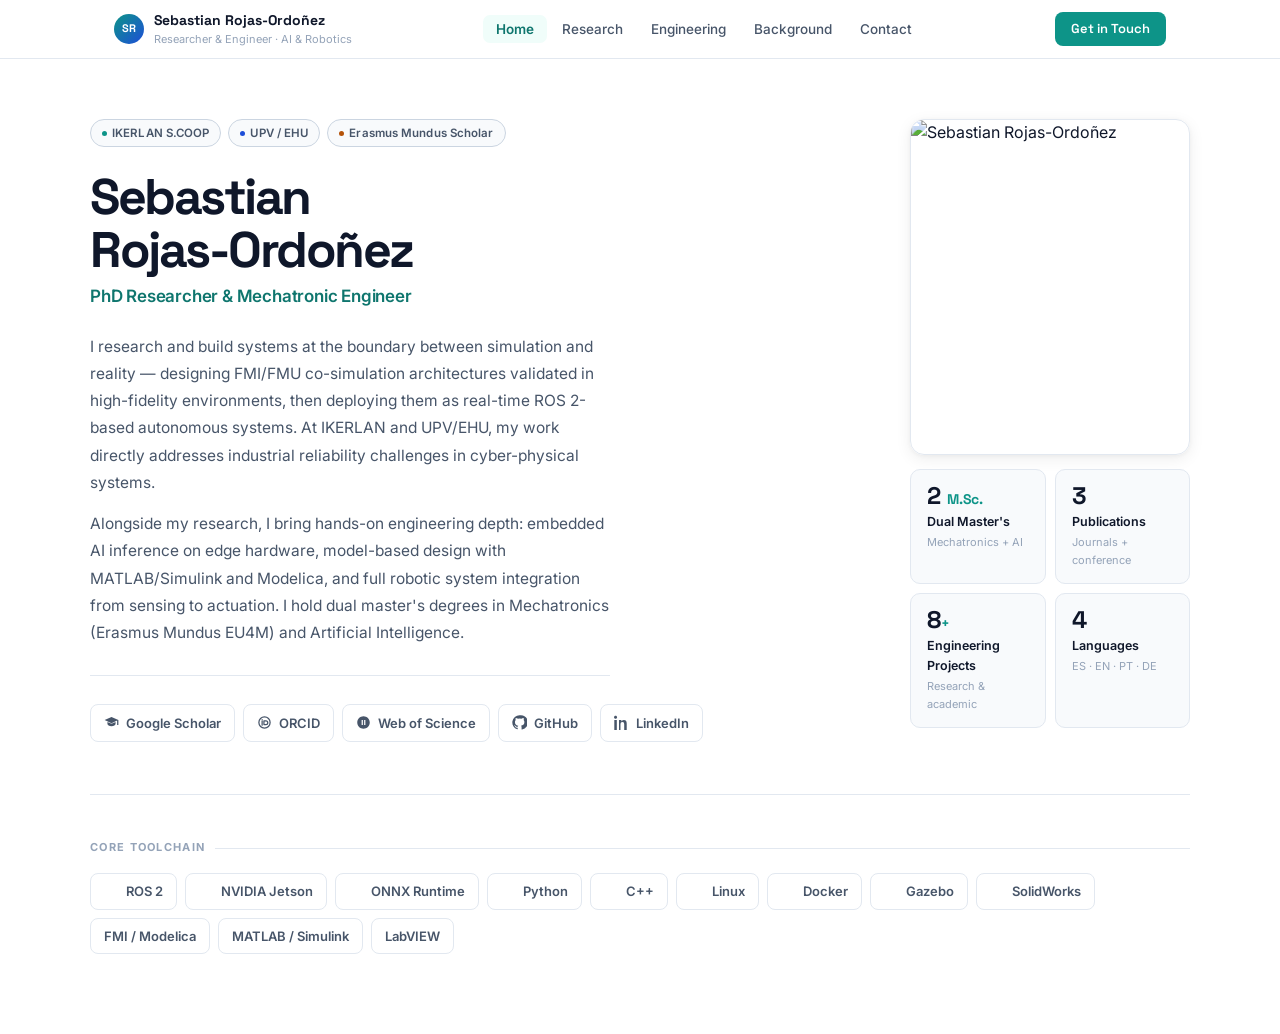
==== index.html @ 107382f3 "Add Google Drive report links to four engineering project cards - 3-DoF Robot Arm: two buttons (Mech" ====
<!doctype html>
<html lang="en">
<head>
  <meta charset="utf-8" />
  <meta name="viewport" content="width=device-width,initial-scale=1" />
  <title>Sebastian Rojas-Ordoñez · Researcher &amp; Engineer</title>
  <meta name="description" content="PhD Researcher at IKERLAN &amp; UPV/EHU and Mechatronic Engineer. FMI co-simulation, Edge AI, ROS 2. Open to industry R&amp;D at Siemens, ABB, DLR and similar." />
  <meta name="author" content="Jose Sebastian Rojas Ordoñez" />
  <meta property="og:title" content="Sebastian Rojas-Ordoñez · Researcher &amp; Engineer" />
  <meta property="og:description" content="PhD Researcher · Mechatronic Engineer · FMI/ROS 2 · Edge AI · Digital Twins" />
  <meta property="og:type" content="website" />

  <link rel="icon" href="data:image/svg+xml,<svg xmlns='http://www.w3.org/2000/svg' viewBox='0 0 100 100'><circle cx='50' cy='50' r='50' fill='%230d9488'/><text x='50' y='68' font-family='system-ui,sans-serif' font-weight='700' font-size='44' fill='%23fff' text-anchor='middle'>SR</text></svg>">

  <link rel="preconnect" href="https://fonts.googleapis.com">
  <link rel="preconnect" href="https://fonts.gstatic.com" crossorigin>
  <link href="https://fonts.googleapis.com/css2?family=Inter:ital,wght@0,300;0,400;0,500;0,600;0,700;0,800;1,400&family=Space+Grotesk:wght@400;500;600;700&family=JetBrains+Mono:wght@400;500&display=swap" rel="stylesheet">

  <style>
    :root {
      --bg:      #ffffff;
      --bg-alt:  #f8fafc;
      --surface: #f1f5f9;
      --text:    #0f172a;
      --muted:   #475569;
      --muted2:  #94a3b8;
      --border:  #e2e8f0;
      --border2: #cbd5e1;
      --teal:    #0d9488;
      --teal-d:  #0f766e;
      --teal-l:  #f0fdfa;
      --teal-b:  #99f6e4;
      --blue:    #1d4ed8;
      --blue-l:  #eff6ff;
      --blue-b:  #bfdbfe;
      --amber:   #b45309;
      --amber-l: #fffbeb;
      --amber-b: #fde68a;
      --pink:    #9d174d;
      --pink-l:  #fdf2f8;
      --pink-b:  #fbcfe8;
      --green:   #15803d;
      --green-l: #f0fdf4;
      --green-b: #86efac;
      --r: 10px;
      --sh: 0 1px 3px rgba(0,0,0,.06), 0 1px 2px rgba(0,0,0,.04);
      --sh-md: 0 4px 16px rgba(0,0,0,.07), 0 1px 4px rgba(0,0,0,.04);
    }
    *, *::before, *::after { box-sizing: border-box; }
    body {
      margin: 0; font-family: Inter, system-ui, sans-serif;
      color: var(--text); background: var(--bg);
      -webkit-font-smoothing: antialiased; line-height: 1.6;
    }
    h1,h2,h3 { font-family: 'Space Grotesk', sans-serif; }
    a { color: inherit; text-decoration: none; }
    p { margin: 0; }
    img { display: block; }

    /* ── NAV ───────────────────────────────────────────────── */
    .nav {
      position: sticky; top: 0; z-index: 50;
      background: rgba(255,255,255,.93);
      backdrop-filter: blur(14px); -webkit-backdrop-filter: blur(14px);
      border-bottom: 1px solid var(--border);
    }
    .nav-inner {
      max-width: 1100px; margin: 0 auto; padding: 0 24px;
      display: flex; align-items: center; justify-content: space-between;
      height: 58px; gap: 12px;
    }
    .brand { display: flex; align-items: center; gap: 10px; flex-shrink: 0; }
    .av {
      width: 30px; height: 30px; border-radius: 50%;
      background: linear-gradient(135deg, var(--teal), var(--blue));
      display: flex; align-items: center; justify-content: center;
      font-family: 'Space Grotesk', sans-serif; font-weight: 700;
      font-size: 11px; color: #fff; flex-shrink: 0;
    }
    .brand-name { font-weight: 700; font-size: 14px; font-family: 'Space Grotesk', sans-serif; white-space: nowrap; }
    .brand-sub  { font-size: 11px; color: var(--muted2); white-space: nowrap; }

    .nav-tabs { display: flex; gap: 2px; }
    .tab-btn {
      padding: 6px 13px; border-radius: 7px;
      border: none; background: transparent;
      font-size: 13.5px; font-weight: 500; font-family: inherit;
      color: var(--muted); cursor: pointer; transition: all .14s;
    }
    .tab-btn:hover { color: var(--text); background: var(--surface); }
    .tab-btn.active {
      color: var(--teal-d); background: var(--teal-l);
      font-weight: 600;
    }
    .nav-cta {
      padding: 7px 16px; border-radius: 8px;
      background: var(--teal); color: #fff;
      font-size: 13px; font-weight: 600;
      font-family: 'Space Grotesk', sans-serif;
      transition: background .14s; white-space: nowrap; flex-shrink: 0;
    }
    .nav-cta:hover { background: var(--teal-d); }

    /* ── TABS ──────────────────────────────────────────────── */
    .tab-content { display: none; animation: fi .22s ease; }
    .tab-content.active { display: block; }
    @keyframes fi { from { opacity: 0; } to { opacity: 1; } }

    /* ── LAYOUT HELPERS ────────────────────────────────────── */
    .wrap   { max-width: 1100px; margin: 0 auto; padding: 0 24px; }
    .pg     { padding: 52px 0 80px; }
    .ph     { margin-bottom: 36px; padding-bottom: 24px; border-bottom: 1px solid var(--border); }
    .ph h2  { margin: 0 0 6px; font-size: 28px; letter-spacing: -.4px; }
    .ph p   { color: var(--muted); font-size: 15px; }
    .ph-meta { display: flex; gap: 8px; flex-wrap: wrap; margin-top: 12px; }
    .eyebrow {
      font-size: 11px; font-weight: 700; letter-spacing: 1.3px;
      text-transform: uppercase; color: var(--muted2);
      display: flex; align-items: center; gap: 10px;
      margin-bottom: 20px;
    }
    .eyebrow::after { content: ""; flex: 1; height: 1px; background: var(--border); }

    /* ── TAGS / PILLS ──────────────────────────────────────── */
    .tag {
      display: inline-block; font-size: 11.5px; font-weight: 500;
      padding: 3px 9px; border-radius: 4px;
      border: 1px solid var(--border); background: var(--surface); color: var(--muted);
    }
    .tc { border-color: var(--teal-b);  color: var(--teal);  background: var(--teal-l); }
    .tb { border-color: var(--blue-b);  color: var(--blue);  background: var(--blue-l); }
    .ta { border-color: var(--amber-b); color: var(--amber); background: var(--amber-l); }
    .tp { border-color: var(--pink-b);  color: var(--pink);  background: var(--pink-l); }
    .tg { border-color: var(--green-b); color: var(--green); background: var(--green-l); }
    .tags { display: flex; flex-wrap: wrap; gap: 6px; }

    /* ── REVEAL ────────────────────────────────────────────── */
    .rv { opacity: 0; transform: translateY(14px); transition: opacity .48s ease, transform .48s ease; }
    .rv.in { opacity: 1; transform: none; }

    /* ════════════════════════════════════════════════
       HOME
    ════════════════════════════════════════════════ */
    .home-pg { padding: 60px 0 80px; }
    .hero { display: grid; grid-template-columns: 1fr 280px; gap: 60px; align-items: start; }

    .chips { display: flex; flex-wrap: wrap; gap: 7px; margin-bottom: 24px; }
    .chip {
      display: inline-flex; align-items: center; gap: 5px;
      padding: 4px 11px; border-radius: 99px;
      border: 1px solid var(--border2); background: var(--bg-alt);
      font-size: 11.5px; font-weight: 600; color: var(--muted); letter-spacing: .1px;
    }
    .chip-dot { width: 5px; height: 5px; border-radius: 50%; }

    h1 { margin: 0 0 6px; font-size: 50px; line-height: 1.06; letter-spacing: -2.5px; font-weight: 700; }
    .h1-role { display: block; font-size: 17px; color: var(--teal-d); font-weight: 600; margin-bottom: 22px; letter-spacing: -.2px; }
    .bio { font-size: 15.5px; line-height: 1.76; color: var(--muted); max-width: 520px; }
    .bio + .bio { margin-top: 14px; }

    .divider { height: 1px; background: var(--border); margin: 28px 0; max-width: 520px; }

    .hlinks { display: flex; flex-wrap: wrap; gap: 8px; }
    .hl {
      display: inline-flex; align-items: center; gap: 7px;
      padding: 8px 13px; border-radius: 8px;
      border: 1px solid var(--border); font-size: 13px; font-weight: 600;
      color: var(--muted); transition: all .14s;
    }
    .hl:hover { border-color: var(--teal); color: var(--teal-d); background: var(--teal-l); }
    .hl svg { width: 15px; height: 15px; fill: currentColor; }

    .photo-box {
      border-radius: 14px; overflow: hidden;
      border: 1px solid var(--border); box-shadow: var(--sh-md);
      aspect-ratio: 3/3.6;
    }
    .photo-box img { width: 100%; height: 100%; object-fit: cover; object-position: center top; }

    .stat-g { display: grid; grid-template-columns: 1fr 1fr; gap: 9px; margin-top: 14px; }
    .sc {
      padding: 14px 16px; border-radius: var(--r);
      border: 1px solid var(--border); background: var(--bg-alt);
    }
    .sc-n { font-size: 24px; font-weight: 700; font-family: 'Space Grotesk', sans-serif; line-height: 1; margin-bottom: 4px; }
    .sc-n .u { font-size: 14px; color: var(--teal); }
    .sc-l { font-size: 12.5px; font-weight: 600; }
    .sc-s { font-size: 11px; color: var(--muted2); margin-top: 2px; }

    .tools-row { margin-top: 52px; padding-top: 44px; border-top: 1px solid var(--border); }
    .tools-grid { display: flex; flex-wrap: wrap; gap: 8px; margin-top: 16px; }
    .tl {
      display: flex; align-items: center; gap: 7px;
      padding: 7px 13px; border-radius: 8px;
      border: 1px solid var(--border); font-size: 13px; font-weight: 600;
      color: var(--muted); transition: all .14s;
    }
    .tl:hover { border-color: var(--border2); color: var(--text); }
    .tl img { width: 15px; height: 15px; object-fit: contain; }

    /* ════════════════════════════════════════════════
       RESEARCH TAB
    ════════════════════════════════════════════════ */
    .pub-list { display: flex; flex-direction: column; gap: 16px; }
    .pub {
      display: flex; gap: 0;
      border: 1px solid var(--border); border-radius: var(--r);
      overflow: hidden; background: var(--bg);
      transition: box-shadow .18s, border-color .18s;
    }
    .pub:hover { box-shadow: var(--sh-md); border-color: var(--border2); }
    .pub-stripe { width: 4px; flex-shrink: 0; }
    .pub-body { padding: 22px 26px; flex: 1; }
    .pub-top { display: flex; align-items: flex-start; justify-content: space-between; gap: 16px; margin-bottom: 8px; }
    .pub-title { font-size: 16.5px; font-weight: 700; font-family: 'Space Grotesk', sans-serif; line-height: 1.35; color: var(--text); flex: 1; }
    .pub-badge {
      font-size: 10.5px; font-weight: 700; padding: 3px 9px; border-radius: 4px;
      text-transform: uppercase; letter-spacing: .4px; white-space: nowrap; flex-shrink: 0;
    }
    .pb-pub  { background: var(--green-l); color: var(--green); border: 1px solid var(--green-b); }
    .pb-conf { background: var(--blue-l);  color: var(--blue);  border: 1px solid var(--blue-b); }
    .pb-prep { background: var(--amber-l); color: var(--amber); border: 1px solid var(--amber-b); }

    .pub-meta {
      font-size: 13px; color: var(--muted); margin-bottom: 10px;
      display: flex; flex-wrap: wrap; align-items: center; gap: 6px;
    }
    .pub-journal { font-weight: 600; color: var(--blue); }
    .pub-year    { font-family: 'JetBrains Mono', monospace; font-size: 12px; color: var(--muted2); }
    .pub-impact  { font-size: 11.5px; font-weight: 600; color: var(--muted2); }
    .pub-dot     { width: 3px; height: 3px; border-radius: 50%; background: var(--muted2); }

    .pub-summary { font-size: 14px; color: var(--muted); line-height: 1.68; margin-bottom: 14px; }
    .pub-footer  { display: flex; align-items: center; justify-content: space-between; flex-wrap: wrap; gap: 10px; }
    .doi-link {
      display: inline-flex; align-items: center; gap: 5px;
      padding: 5px 12px; border-radius: 6px;
      border: 1px solid var(--border); background: var(--bg-alt);
      font-size: 11.5px; font-weight: 600; color: var(--muted);
      font-family: 'JetBrains Mono', monospace; transition: all .14s;
    }
    .doi-link:hover { border-color: var(--teal); color: var(--teal-d); background: var(--teal-l); }
    .doi-link svg { width: 12px; height: 12px; fill: currentColor; }

    .research-int { margin-top: 48px; }

    /* ════════════════════════════════════════════════
       ENGINEERING TAB
    ════════════════════════════════════════════════ */
    .del-grid { display: grid; grid-template-columns: 1fr 1fr; gap: 16px; margin-bottom: 56px; }
    .del {
      padding: 26px; border-radius: var(--r);
      border: 1px solid var(--border); background: var(--bg);
      display: flex; flex-direction: column;
      transition: box-shadow .18s, border-color .18s;
    }
    .del:hover { box-shadow: var(--sh-md); border-color: var(--border2); }
    .del-top { display: flex; justify-content: space-between; align-items: flex-start; margin-bottom: 12px; gap: 10px; }
    .del-title { font-size: 15.5px; font-weight: 700; font-family: 'Space Grotesk', sans-serif; line-height: 1.3; }
    .del-badge {
      font-size: 10px; font-weight: 700; padding: 3px 8px; border-radius: 4px;
      text-transform: uppercase; letter-spacing: .3px; white-space: nowrap; flex-shrink: 0;
    }
    .db-active   { background: var(--green-l); color: var(--green); border: 1px solid var(--green-b); }
    .db-funded   { background: var(--amber-l); color: var(--amber); border: 1px solid var(--amber-b); }
    .db-thesis   { background: var(--blue-l);  color: var(--blue);  border: 1px solid var(--blue-b); }
    .db-impact   { background: var(--pink-l);  color: var(--pink);  border: 1px solid var(--pink-b); }

    .del-kv { display: flex; flex-direction: column; gap: 8px; flex: 1; margin-bottom: 16px; }
    .kv { display: grid; grid-template-columns: 80px 1fr; gap: 6px; font-size: 13px; }
    .kv-k { font-weight: 700; color: var(--muted2); text-transform: uppercase; letter-spacing: .5px; font-size: 10.5px; padding-top: 2px; }
    .kv-v { color: var(--muted); line-height: 1.55; }
    .kv-v strong { color: var(--text); }
    .del-links { margin-top: 14px; display: flex; flex-wrap: wrap; gap: 8px; }

    /* skills */
    .skills-canva { display: grid; grid-template-columns: repeat(3, 1fr); gap: 36px 28px; }
    .sc-col { text-align: center; }
    .sc-icon { font-size: 44px; line-height: 1; margin-bottom: 10px; }
    .sc-title { font-size: 15px; font-weight: 700; font-family: 'Space Grotesk', sans-serif; margin-bottom: 12px; color: var(--text); }
    .sc-item { font-size: 13px; color: var(--muted); line-height: 1.8; }

    /* ════════════════════════════════════════════════
       BACKGROUND TAB
    ════════════════════════════════════════════════ */
    .jst-outer { overflow-x: auto; margin-bottom: 52px; }
    .jst {
      display: grid;
      grid-template-columns: repeat(6, minmax(130px, 1fr));
      grid-template-rows: auto 60px auto;
      min-width: 720px;
    }
    .jst-bar {
      grid-row: 2; grid-column: 1 / -1;
      position: relative;
      display: flex; align-items: center; justify-content: space-around;
    }
    .jst-bar::before {
      content: ""; position: absolute; top: 50%; height: 2px;
      left: calc(100% / 12); right: calc(100% / 12);
      transform: translateY(-50%);
      background: linear-gradient(90deg, var(--teal) 0%, var(--blue) 100%);
    }
    .jst-node {
      width: 44px; height: 44px; border-radius: 50%;
      position: relative; z-index: 2;
      display: flex; align-items: center; justify-content: center;
      font-family: 'Space Grotesk', sans-serif; font-weight: 800; font-size: 13px; color: #fff;
      background: linear-gradient(135deg, var(--teal), var(--blue));
      box-shadow: 0 3px 16px rgba(13,148,136,.3);
    }
    .jst-up {
      grid-row: 1; align-self: end;
      text-align: center; padding: 0 6px;
    }
    .jst-up::after {
      content: ""; display: block;
      width: 1px; height: 16px;
      background: var(--border2); margin: 10px auto 0;
    }
    .jst-dn {
      grid-row: 3; align-self: start;
      text-align: center; padding: 0 6px;
    }
    .jst-dn::before {
      content: ""; display: block;
      width: 1px; height: 16px;
      background: var(--border2); margin: 0 auto 10px;
    }
    .jst-flag { font-size: 24px; margin-bottom: 6px; }
    .jst-loc  { font-size: 10px; font-weight: 700; text-transform: uppercase; letter-spacing: .8px; color: var(--muted2); margin-bottom: 4px; }
    .jst-inst { font-size: 13px; font-weight: 700; font-family: 'Space Grotesk', sans-serif; color: var(--text); margin-bottom: 3px; }
    .jst-yr   { font-size: 10px; font-family: 'JetBrains Mono', monospace; color: var(--muted2); margin-bottom: 5px; }
    .jst-deg  { font-size: 11.5px; color: var(--muted); line-height: 1.45; }

    .tl-wrap { display: flex; flex-direction: column; margin-bottom: 52px; }
    .ti { display: grid; grid-template-columns: 150px 1fr; gap: 0 28px; padding-bottom: 32px; }
    .ti:last-child { padding-bottom: 0; }
    .ti-left { padding-top: 4px; }
    .ti-date { font-size: 11.5px; font-family: 'JetBrains Mono', monospace; color: var(--muted2); line-height: 1.5; }
    .ti-badge {
      display: inline-block; margin-top: 7px;
      font-size: 10px; font-weight: 700; padding: 3px 8px; border-radius: 4px;
      letter-spacing: .3px; text-transform: uppercase;
    }
    .bb-res  { background: var(--teal-l);  color: var(--teal);  border: 1px solid var(--teal-b); }
    .bb-edu  { background: var(--blue-l);  color: var(--blue);  border: 1px solid var(--blue-b); }
    .bb-work { background: var(--pink-l);  color: var(--pink);  border: 1px solid var(--pink-b); }

    .ti-right {
      border-left: 2px solid var(--border); padding-left: 26px; position: relative;
    }
    .ti-right::before {
      content: ""; position: absolute; left: -5px; top: 7px;
      width: 8px; height: 8px; border-radius: 50%;
      background: var(--teal); border: 2px solid var(--bg);
      box-shadow: 0 0 0 2px var(--teal);
    }
    .ti.edu .ti-right::before  { background: var(--blue);  box-shadow: 0 0 0 2px var(--blue); }
    .ti.work .ti-right::before { background: var(--muted2); box-shadow: 0 0 0 2px var(--muted2); }

    .ti-role { font-size: 16.5px; font-weight: 700; font-family: 'Space Grotesk', sans-serif; line-height: 1.3; }
    .ti-org  { font-size: 13.5px; color: var(--teal-d); font-weight: 600; margin-top: 3px; }
    .ti-desc { font-size: 13.5px; color: var(--muted); margin-top: 9px; line-height: 1.68; }
    .ti-sub  { display: flex; flex-direction: column; gap: 7px; margin-top: 10px; }
    .ti-sub-e {
      padding: 9px 13px; border-radius: 7px;
      border: 1px solid var(--border); background: var(--bg-alt);
      font-size: 12.5px;
    }
    .ti-sub-e b   { font-weight: 700; font-size: 13px; }
    .ti-sub-e .lo { font-family: 'JetBrains Mono', monospace; font-size: 11px; color: var(--muted2); margin-left: 7px; }
    .ti-sub-e p   { color: var(--muted); margin-top: 3px; }
    .ti-pills { display: flex; flex-wrap: wrap; gap: 6px; margin-top: 10px; }

    /* awards */
    .aw-list { display: flex; flex-direction: column; gap: 9px; }
    .aw {
      display: flex; align-items: flex-start; gap: 13px;
      padding: 14px 18px; border-radius: var(--r);
      border: 1px solid var(--border); background: var(--bg-alt);
      transition: border-color .14s;
    }
    .aw:hover { border-color: var(--border2); }
    .aw-icon {
      width: 28px; height: 28px; border-radius: 7px; flex-shrink: 0;
      background: var(--amber-l); border: 1px solid var(--amber-b);
      display: flex; align-items: center; justify-content: center;
    }
    .aw-icon svg { width: 13px; height: 13px; fill: var(--amber); }
    .aw-name { font-size: 13.5px; font-weight: 600; }
    .aw-org  { font-size: 12px; color: var(--muted); margin-top: 2px; }
    .aw-yr   { font-size: 11.5px; font-family: 'JetBrains Mono', monospace; color: var(--muted2); white-space: nowrap; flex-shrink: 0; margin-left: auto; padding-top: 1px; }

    /* ════════════════════════════════════════════════
       CONTACT TAB
    ════════════════════════════════════════════════ */
    .ct-grid  { display: grid; grid-template-columns: 1fr 1fr; gap: 16px; }
    .ct-card  { padding: 24px 26px; border-radius: var(--r); border: 1px solid var(--border); background: var(--bg-alt); }
    .ct-card.full { grid-column: 1 / -1; }
    .ct-lbl   { font-size: 10.5px; font-weight: 700; letter-spacing: 1.1px; text-transform: uppercase; color: var(--muted2); margin-bottom: 9px; }
    .ct-val   { font-size: 17px; font-weight: 700; font-family: 'Space Grotesk', sans-serif; }
    .ct-sub   { font-size: 13px; color: var(--muted); margin-top: 6px; line-height: 1.5; }
    .copy-btn {
      display: inline-flex; align-items: center; gap: 6px;
      margin-top: 11px; padding: 6px 13px; border-radius: 7px;
      border: 1px solid var(--border); background: var(--bg);
      font-size: 12px; font-weight: 600; color: var(--muted);
      cursor: pointer; font-family: inherit; transition: all .14s;
    }
    .copy-btn:hover { border-color: var(--teal); color: var(--teal-d); background: var(--teal-l); }
    .copy-btn svg { width: 12px; height: 12px; fill: currentColor; }

    .prof-grid { display: grid; grid-template-columns: repeat(3, 1fr); gap: 9px; margin-top: 12px; }
    .pl {
      display: flex; align-items: center; gap: 10px;
      padding: 12px 14px; border-radius: 9px;
      border: 1px solid var(--border); background: var(--bg);
      transition: all .14s;
    }
    .pl:hover { border-color: var(--teal); background: var(--teal-l); }
    .pl svg   { width: 17px; height: 17px; fill: var(--muted); flex-shrink: 0; transition: fill .14s; }
    .pl:hover svg { fill: var(--teal-d); }
    .pl-n { font-size: 13px; font-weight: 700; }
    .pl-s { font-size: 11px; color: var(--muted2); margin-top: 1px; }

    .lang-g { display: grid; grid-template-columns: repeat(4, 1fr); gap: 9px; }
    .lc { padding: 13px 15px; border-radius: 8px; border: 1px solid var(--border); background: var(--bg); }
    .lc-n { font-size: 14px; font-weight: 700; font-family: 'Space Grotesk', sans-serif; }
    .lc-l { font-size: 11.5px; color: var(--muted); margin-top: 3px; }
    .lc-b { height: 3px; border-radius: 99px; background: var(--border); margin-top: 8px; overflow: hidden; }
    .lc-f { height: 100%; border-radius: 99px; background: linear-gradient(90deg, var(--teal), var(--blue)); }

    /* ── RESPONSIVE ────────────────────────────────────────── */
    @media (max-width: 900px) {
      .hero      { grid-template-columns: 1fr; gap: 40px; }
      .del-grid  { grid-template-columns: 1fr; }
      .skills-canva { grid-template-columns: 1fr 1fr; }
      .ti        { grid-template-columns: 1fr; gap: 4px; }
      .ti-left   { display: flex; align-items: center; gap: 8px; padding: 0; }
      .ti-right  { border-left: none; padding-left: 0; border-top: 2px solid var(--border); padding-top: 12px; margin-top: 6px; }
      .ti-right::before { display: none; }
      .ct-grid   { grid-template-columns: 1fr; }
      .prof-grid { grid-template-columns: 1fr 1fr; }
      .lang-g    { grid-template-columns: 1fr 1fr; }
    }
    @media (max-width: 600px) {
      h1 { font-size: 36px; letter-spacing: -1.5px; }
      .nav-cta { display: none; }
      .skills-canva { grid-template-columns: 1fr; }
      .prof-grid { grid-template-columns: 1fr; }
      .home-pg, .pg { padding: 40px 0 60px; }
    }
  </style>
</head>
<body>

<!-- ── NAVBAR ─────────────────────────────────────────────── -->
<header class="nav">
  <div class="nav-inner">
    <div class="brand">
      <div class="av">SR</div>
      <div>
        <div class="brand-name">Sebastian Rojas-Ordoñez</div>
        <div class="brand-sub">Researcher &amp; Engineer · AI &amp; Robotics</div>
      </div>
    </div>
    <nav role="tablist" class="nav-tabs">
      <button class="tab-btn active" data-tab="home"        role="tab" aria-selected="true">Home</button>
      <button class="tab-btn"        data-tab="research"    role="tab" aria-selected="false">Research</button>
      <button class="tab-btn"        data-tab="engineering" role="tab" aria-selected="false">Engineering</button>
      <button class="tab-btn"        data-tab="background"  role="tab" aria-selected="false">Background</button>
      <button class="tab-btn"        data-tab="contact"     role="tab" aria-selected="false">Contact</button>
    </nav>
    <a class="nav-cta" href="mailto:sebastianrojas.sero@gmail.com">Get in Touch</a>
  </div>
</header>

<main>

<!-- ════════════════ HOME ════════════════ -->
<div id="home" class="tab-content active" role="tabpanel">
<div class="wrap home-pg">
<div class="hero">
  <div>
    <div class="chips">
      <span class="chip"><span class="chip-dot" style="background:var(--teal)"></span>IKERLAN S.COOP</span>
      <span class="chip"><span class="chip-dot" style="background:var(--blue)"></span>UPV / EHU</span>
      <span class="chip"><span class="chip-dot" style="background:var(--amber)"></span>Erasmus Mundus Scholar</span>
    </div>

    <h1>Sebastian<br>Rojas-Ordoñez</h1>
    <span class="h1-role">PhD Researcher &amp; Mechatronic Engineer</span>

    <p class="bio">
      I research and build systems at the boundary between simulation and reality — designing FMI/FMU co-simulation architectures validated in high-fidelity environments, then deploying them as real-time ROS 2-based autonomous systems. At IKERLAN and UPV/EHU, my work directly addresses industrial reliability challenges in cyber-physical systems.
    </p>
    <p class="bio">
      Alongside my research, I bring hands-on engineering depth: embedded AI inference on edge hardware, model-based design with MATLAB/Simulink and Modelica, and full robotic system integration from sensing to actuation. I hold dual master's degrees in Mechatronics (Erasmus Mundus EU4M) and Artificial Intelligence.
    </p>

    <div class="divider"></div>

    <div class="hlinks">
      <a class="hl" href="https://scholar.google.com/citations?user=HSflBLwAAAAJ&hl=es" target="_blank" rel="noopener">
        <svg viewBox="0 0 24 24"><path d="M12 3 1 8l11 5 9-4.09V16h2V8L12 3zm-6.5 8.27V14c0 2.21 2.91 4 6.5 4s6.5-1.79 6.5-4v-2.73L12 14l-6.5-2.73z"/></svg>
        Google Scholar
      </a>
      <a class="hl" href="https://orcid.org/0009-0000-5142-1284" target="_blank" rel="noopener">
        <svg viewBox="0 0 24 24"><circle cx="12" cy="12" r="9" fill="none" stroke="currentColor" stroke-width="2"/><path d="M8.2 16.2V9.2" fill="none" stroke="currentColor" stroke-width="2" stroke-linecap="round"/><circle cx="8.2" cy="7.3" r="1" fill="currentColor"/><path d="M11.1 9.2h3.1a3 3 0 0 1 0 6h-3.1V9.2Z" fill="none" stroke="currentColor" stroke-width="2" stroke-linejoin="round"/></svg>
        ORCID
      </a>
      <a class="hl" href="https://www.webofscience.com/wos/author/record/PWG-6826-2026" target="_blank" rel="noopener">
        <svg viewBox="0 0 24 24"><path d="M12 2C6.48 2 2 6.48 2 12s4.48 10 10 10 10-4.48 10-10S17.52 2 12 2zm-1 14H9V8h2v8zm4 0h-2V8h2v8z"/></svg>
        Web of Science
      </a>
      <a class="hl" href="https://github.com/SeRoMechatronic" target="_blank" rel="noopener">
        <svg viewBox="0 0 24 24"><path d="M12 .5a11.5 11.5 0 0 0-3.64 22.4c.58.1.8-.25.8-.56v-2c-3.26.71-3.95-1.4-3.95-1.4-.54-1.38-1.32-1.75-1.32-1.75-1.08-.74.08-.73.08-.73 1.2.08 1.83 1.23 1.83 1.23 1.06 1.82 2.78 1.3 3.46 1 .1-.77.42-1.3.76-1.6-2.6-.3-5.34-1.3-5.34-5.8 0-1.28.46-2.33 1.22-3.15-.12-.3-.53-1.52.12-3.17 0 0 1-.32 3.27 1.2a11.3 11.3 0 0 1 5.95 0c2.27-1.52 3.27-1.2 3.27-1.2.65 1.65.24 2.87.12 3.17.76.82 1.22 1.87 1.22 3.15 0 4.51-2.74 5.5-5.35 5.79.43.37.82 1.1.82 2.22v3.3c0 .31.21.66.81.55A11.5 11.5 0 0 0 12 .5z"/></svg>
        GitHub
      </a>
      <a class="hl" href="https://www.linkedin.com/in/sebastian-rojasordoñez/" target="_blank" rel="noopener">
        <svg viewBox="0 0 24 24"><path d="M4.98 3.5C4.98 4.88 3.87 6 2.5 6S0 4.88 0 3.5 1.12 1 2.5 1s2.48 1.12 2.48 2.5zM.5 8h4V24h-4V8zM8 8h3.8v2.2h.05c.53-1 1.82-2.2 3.75-2.2 4.01 0 4.75 2.64 4.75 6.07V24h-4v-8.4c0-2-.04-4.57-2.78-4.57-2.78 0-3.2 2.17-3.2 4.42V24H8V8z"/></svg>
        LinkedIn
      </a>
    </div>
  </div>

  <aside>
    <div class="photo-box">
      <img src="assets/profile.jpg" alt="Sebastian Rojas-Ordoñez" loading="eager">
    </div>
    <div class="stat-g">
      <div class="sc">
        <div class="sc-n">2 <span class="u">M.Sc.</span></div>
        <div class="sc-l">Dual Master's</div>
        <div class="sc-s">Mechatronics + AI</div>
      </div>
      <div class="sc">
        <div class="sc-n">3</div>
        <div class="sc-l">Publications</div>
        <div class="sc-s">Journals + conference</div>
      </div>
      <div class="sc">
        <div class="sc-n">8<span class="u">+</span></div>
        <div class="sc-l">Engineering Projects</div>
        <div class="sc-s">Research &amp; academic</div>
      </div>
      <div class="sc">
        <div class="sc-n">4</div>
        <div class="sc-l">Languages</div>
        <div class="sc-s">ES · EN · PT · DE</div>
      </div>
    </div>
  </aside>
</div>

<div class="tools-row">
  <div class="eyebrow" style="margin:0 0 16px">Core Toolchain</div>
  <div class="tools-grid">
    <span class="tl"><img src="assets/logos/ros2.svg" alt="">ROS 2</span>
    <span class="tl"><img src="assets/logos/nvidia.svg" alt="">NVIDIA Jetson</span>
    <span class="tl"><img src="assets/logos/onnx.svg" alt="">ONNX Runtime</span>
    <span class="tl"><img src="assets/logos/python.svg" alt="">Python</span>
    <span class="tl"><img src="assets/logos/cpp.svg" alt="">C++</span>
    <span class="tl"><img src="assets/logos/linux.svg" alt="">Linux</span>
    <span class="tl"><img src="assets/logos/docker.svg" alt="">Docker</span>
    <span class="tl"><img src="assets/logos/gazebo.svg" alt="">Gazebo</span>
    <span class="tl"><img src="assets/logos/solidworks.svg" alt="">SolidWorks</span>
    <span class="tl">FMI / Modelica</span>
    <span class="tl">MATLAB / Simulink</span>
    <span class="tl">LabVIEW</span>
  </div>
</div>
</div>
</div>

<!-- ════════════════ RESEARCH ════════════════ -->
<div id="research" class="tab-content" role="tabpanel">
<div class="wrap pg">
  <div class="ph">
    <h2>Research</h2>
    <p>Published contributions in model-based engineering, edge AI, and intelligent control systems.</p>
    <div class="ph-meta">
      <span class="tag tg">2 Journal Articles</span>
      <span class="tag tb">1 Conference Paper</span>
      <span class="tag ta">1 In Preparation</span>
    </div>
  </div>

  <div class="pub-list">

    <!-- Paper 1: In Prep -->
    <div class="pub rv">
      <div class="pub-stripe" style="background:var(--amber)"></div>
      <div class="pub-body">
        <div class="pub-top">
          <div class="pub-title">Cognitive Digital Twins for Autonomous Robotics: A Systematic Review</div>
          <span class="pub-badge pb-prep">In Preparation</span>
        </div>
        <div class="pub-meta">
          <span class="pub-journal">Autonomous Robots — Springer</span>
          <span class="pub-dot"></span>
          <span class="pub-year">2025</span>
          <span class="pub-dot"></span>
          <span class="pub-impact">Q1 · IF 3.7</span>
        </div>
        <p class="pub-summary">Systematic review of 121 studies establishing a unified conceptual framework for Cognitive Digital Twins in autonomous robotic systems. Synthesizes approaches across robust localization, navigation, and manipulation, identifying open challenges toward self-aware robotic agents.</p>
        <div class="pub-footer">
          <div class="tags">
            <span class="tag tc">Digital Twins</span>
            <span class="tag tb">Autonomous Robotics</span>
            <span class="tag tb">Systematic Review</span>
          </div>
          <a class="doi-link" href="https://scholar.google.com/citations?user=HSflBLwAAAAJ" target="_blank" rel="noopener">
            <svg viewBox="0 0 24 24"><path d="M12 3 1 8l11 5 9-4.09V16h2V8L12 3zm-6.5 8.27V14c0 2.21 2.91 4 6.5 4s6.5-1.79 6.5-4v-2.73L12 14l-6.5-2.73z"/></svg>
            Scholar
          </a>
        </div>
      </div>
    </div>

    <!-- Paper 2: MAKE journal -->
    <div class="pub rv">
      <div class="pub-stripe" style="background:var(--teal)"></div>
      <div class="pub-body">
        <div class="pub-top">
          <div class="pub-title">Plug-and-Play LLM Knowledge Extraction for Robot Navigation</div>
          <span class="pub-badge pb-pub">Published</span>
        </div>
        <div class="pub-meta">
          <span class="pub-journal">Machine Learning and Knowledge Extraction (MDPI MAKE)</span>
          <span class="pub-dot"></span>
          <span class="pub-year">2026</span>
        </div>
        <p class="pub-summary">Fine-tuning-free edge framework deploying Large Language Models on NVIDIA Jetson-class hardware for autonomous robot navigation via zero-shot prompt engineering. Demonstrates real-time LLM inference fully offline on resource-constrained hardware, with no cloud dependency.</p>
        <div class="pub-footer">
          <div class="tags">
            <span class="tag tc">Edge AI</span>
            <span class="tag tc">LLMs</span>
            <span class="tag tb">Robot Navigation</span>
            <span class="tag">Zero-Shot</span>
          </div>
          <a class="doi-link" href="https://doi.org/10.3390/make8020049" target="_blank" rel="noopener">
            <svg viewBox="0 0 24 24"><path d="M14 3H6a2 2 0 0 0-2 2v14a2 2 0 0 0 2 2h12a2 2 0 0 0 2-2V9l-6-6zm-1 1.5L18.5 10H13V4.5zM6 19V5h5v7h7v7H6z"/></svg>
            DOI: 10.3390/make8020049
          </a>
        </div>
      </div>
    </div>

    <!-- Paper 3: Applied Sciences -->
    <div class="pub rv">
      <div class="pub-stripe" style="background:var(--teal)"></div>
      <div class="pub-body">
        <div class="pub-top">
          <div class="pub-title">Natural-Language Relay Control for a SISO Thermal Plant</div>
          <span class="pub-badge pb-pub">Published</span>
        </div>
        <div class="pub-meta">
          <span class="pub-journal">Applied Sciences (MDPI)</span>
          <span class="pub-dot"></span>
          <span class="pub-year">2025</span>
        </div>
        <p class="pub-summary">Proof-of-concept coupling an LLM to an industrial relay controller for a SISO thermal plant. Validated against a conventional hysteresis controller, demonstrating viability of LLM-based control in cyber-physical systems with natural-language setpoint specification and explainable decisions.</p>
        <div class="pub-footer">
          <div class="tags">
            <span class="tag tc">LLM Control</span>
            <span class="tag tb">Cyber-Physical Systems</span>
            <span class="tag ta">Control Theory</span>
          </div>
          <a class="doi-link" href="https://doi.org/10.3390/app152412986" target="_blank" rel="noopener">
            <svg viewBox="0 0 24 24"><path d="M14 3H6a2 2 0 0 0-2 2v14a2 2 0 0 0 2 2h12a2 2 0 0 0 2-2V9l-6-6zm-1 1.5L18.5 10H13V4.5zM6 19V5h5v7h7v7H6z"/></svg>
            DOI: 10.3390/app152412986
          </a>
        </div>
      </div>
    </div>

    <!-- Paper 4: Modelica Conference -->
    <div class="pub rv">
      <div class="pub-stripe" style="background:var(--blue)"></div>
      <div class="pub-body">
        <div class="pub-top">
          <div class="pub-title">Integration of Physical and AI Models Using Open and Interoperable Standards</div>
          <span class="pub-badge pb-conf">Conference</span>
        </div>
        <div class="pub-meta">
          <span class="pub-journal">16th International Modelica &amp; FMI Conference</span>
          <span class="pub-dot"></span>
          <span class="pub-year">2025</span>
        </div>
        <p class="pub-summary">Presents an architecture for integrating physical simulation models with AI components using open interoperability standards (FMI/FMU). Demonstrates how model-based design tools (OpenModelica, MATLAB/Simulink) and AI inference pipelines can co-simulate within a unified, vendor-neutral framework for industrial cyber-physical systems validation.</p>
        <div class="pub-footer">
          <div class="tags">
            <span class="tag tc">FMI / FMU</span>
            <span class="tag tc">Co-Simulation</span>
            <span class="tag tb">Open Standards</span>
            <span class="tag">Modelica</span>
          </div>
          <a class="doi-link" href="https://doi.org/10.3384/ECP218479" target="_blank" rel="noopener">
            <svg viewBox="0 0 24 24"><path d="M14 3H6a2 2 0 0 0-2 2v14a2 2 0 0 0 2 2h12a2 2 0 0 0 2-2V9l-6-6zm-1 1.5L18.5 10H13V4.5zM6 19V5h5v7h7v7H6z"/></svg>
            DOI: 10.3384/ECP218479
          </a>
        </div>
      </div>
    </div>

  </div>

  <!-- Research Interests -->
  <div class="research-int">
    <div class="eyebrow">Research Interests</div>
    <div class="skills-canva">

      <div class="sc-col rv">
        <div class="sc-icon">🔗</div>
        <div class="sc-title">Digital Twins &amp; Co-Simulation</div>
        <div class="sc-item">FMI / FMU architectures</div>
        <div class="sc-item">AI + physical model integration</div>
        <div class="sc-item">Industrial CPS validation</div>
        <div class="sc-item">Distributed simulation</div>
      </div>

      <div class="sc-col rv">
        <div class="sc-icon">⚡</div>
        <div class="sc-title">Edge AI &amp; Embedded LLMs</div>
        <div class="sc-item">NVIDIA Jetson deployment</div>
        <div class="sc-item">Offline · cloud-independent</div>
        <div class="sc-item">ONNX · TensorRT inference</div>
        <div class="sc-item">Zero-shot LLMs</div>
      </div>

      <div class="sc-col rv">
        <div class="sc-icon">🗺️</div>
        <div class="sc-title">Autonomous Navigation</div>
        <div class="sc-item">VIO · LIO · SLAM</div>
        <div class="sc-item">Knowledge-augmented nav</div>
        <div class="sc-item">GPS-denied environments</div>
        <div class="sc-item">Dynamic scene understanding</div>
      </div>

      <div class="sc-col rv">
        <div class="sc-icon">💬</div>
        <div class="sc-title">LLM-Augmented Control</div>
        <div class="sc-item">LLMs in control loops</div>
        <div class="sc-item">Natural-language setpoints</div>
        <div class="sc-item">Explainable decisions</div>
        <div class="sc-item">Cyber-physical systems</div>
      </div>

      <div class="sc-col rv">
        <div class="sc-icon">🔌</div>
        <div class="sc-title">Open Interoperability</div>
        <div class="sc-item">FMI · Modelica standards</div>
        <div class="sc-item">MATLAB/Simulink · OpenModelica</div>
        <div class="sc-item">Vendor-neutral frameworks</div>
        <div class="sc-item">Multi-tool co-simulation</div>
      </div>

      <div class="sc-col rv">
        <div class="sc-icon">🤖</div>
        <div class="sc-title">ROS 2 Architecture</div>
        <div class="sc-item">Composable node design</div>
        <div class="sc-item">Safety-aware systems</div>
        <div class="sc-item">Real-time industrial apps</div>
        <div class="sc-item">Human-robot interaction</div>
      </div>

    </div>
  </div>
</div>
</div>

<!-- ════════════════ ENGINEERING ════════════════ -->
<div id="engineering" class="tab-content" role="tabpanel">
<div class="wrap pg">
  <div class="ph">
    <h2>Engineering</h2>
    <p>Systems designed, built, and delivered — from funded R&amp;D platforms to academic mechatronic projects.</p>
  </div>

  <div class="eyebrow">Systems &amp; Deliverables</div>
  <div class="del-grid">

    <div class="del rv">
      <div class="del-top">
        <div class="del-title">Digital Twin Validation Platform</div>
        <span class="del-badge db-funded">Funded R&amp;D</span>
      </div>
      <div class="del-kv">
        <div class="kv"><div class="kv-k">Problem</div><div class="kv-v">Validating industrial CPS requires costly and time-consuming physical prototyping.</div></div>
        <div class="kv"><div class="kv-k">Solution</div><div class="kv-v">FMI/FMU co-simulation environment connecting <strong>MATLAB/Simulink, OpenModelica, and LabVIEW</strong> in a vendor-neutral distributed architecture with cloud integration.</div></div>
        <div class="kv"><div class="kv-k">Outcome</div><div class="kv-v">Active in Elkartek <strong>AUTOTRUST</strong> and <strong>SENDOA</strong> R&amp;D programs at IKERLAN. Published at the 16th International Modelica &amp; FMI Conference.</div></div>
      </div>
      <div class="tags">
        <span class="tag tc">FMI / FMU</span><span class="tag tc">OpenModelica</span>
        <span class="tag tb">MATLAB/Simulink</span><span class="tag">LabVIEW</span>
      </div>
    </div>

    <div class="del rv">
      <div class="del-top">
        <div class="del-title">IKSAFECOLAB — Collaborative Mobile Robot</div>
        <span class="del-badge db-thesis">Delivered</span>
      </div>
      <div class="del-kv">
        <div class="kv"><div class="kv-k">Problem</div><div class="kv-v">Unsafe and manual dish collection in industrial canteen environments.</div></div>
        <div class="kv"><div class="kv-k">Solution</div><div class="kv-v">Mobile platform with collaborative robotic arm, <strong>ROS 2</strong>-based autonomous navigation, safety-aware architecture designed for future human-robot collaboration.</div></div>
        <div class="kv"><div class="kv-k">Outcome</div><div class="kv-v">Fully operational <strong>autonomous demonstrator</strong> deployed at IKERLAN. Architecture enables seamless upgrade to collaborative operation.</div></div>
      </div>
      <div class="tags">
        <span class="tag tc">ROS 2</span><span class="tag tp">Safety Systems</span>
        <span class="tag tb">Mobile Manipulation</span><span class="tag">Navigation Stack</span>
      </div>
    </div>

    <div class="del rv">
      <div class="del-top">
        <div class="del-title">Edge AI &amp; LLM Inference Pipeline</div>
        <span class="del-badge db-active">Active Research</span>
      </div>
      <div class="del-kv">
        <div class="kv"><div class="kv-k">Problem</div><div class="kv-v">Autonomous robots need AI-augmented decision-making without cloud connectivity or expensive hardware.</div></div>
        <div class="kv"><div class="kv-k">Solution</div><div class="kv-v">ONNX-optimized neural networks + zero-shot LLMs deployed on <strong>NVIDIA Jetson</strong> as ROS 2 composable nodes, fully offline.</div></div>
        <div class="kv"><div class="kv-k">Outcome</div><div class="kv-v"><strong>Sub-10 ms inference latency</strong> for perception tasks. Validated in two peer-reviewed publications (MDPI MAKE 2026, Applied Sciences 2025).</div></div>
      </div>
      <div class="tags">
        <span class="tag tc">ONNX Runtime</span><span class="tag tc">LLMs</span>
        <span class="tag tb">NVIDIA Jetson</span><span class="tag">ROS 2</span>
      </div>
    </div>

    <div class="del rv">
      <div class="del-top">
        <div class="del-title">5-DoF Bioinspired Prosthetic Hand</div>
        <span class="del-badge db-impact">Social Impact</span>
      </div>
      <div class="del-kv">
        <div class="kv"><div class="kv-k">Problem</div><div class="kv-v">Commercial prosthetics are inaccessible for children at Teletón rehabilitation centers due to cost.</div></div>
        <div class="kv"><div class="kv-k">Solution</div><div class="kv-v">Bioinspired simulation and mechanical design of a <strong>five-degree-of-freedom prosthetic hand</strong>, optimizing for low cost, ergonomics, and functional independence.</div></div>
        <div class="kv"><div class="kv-k">Outcome</div><div class="kv-v">Design contributed to Teletón rehabilitation program (Tamaulipas, Mexico). Demonstrates mechatronic design and human-centered engineering capability.</div></div>
      </div>
      <div class="tags">
        <span class="tag tp">Rehabilitation Engineering</span>
        <span class="tag">Bioinspired Design</span><span class="tag">SolidWorks</span>
      </div>
    </div>

    <div class="del rv">
      <div class="del-top">
        <div class="del-title">3-DoF Tic-Tac-Toe Robot Arm</div>
        <span class="del-badge db-active">Best in Program</span>
      </div>
      <div class="del-kv">
        <div class="kv"><div class="kv-k">Problem</div><div class="kv-v">Design and build a complete 3-DoF robotic arm capable of playing tic-tac-toe, within a €150 budget and 4-month timeline.</div></div>
        <div class="kv"><div class="kv-k">Solution</div><div class="kv-v">Hybrid CNC-machined aluminum + 3D-printed PLA structure, DC motors with absolute encoders, computer vision via endoscopic camera, and <strong>MATLAB/Simulink/Simscape</strong> model-based control with PID tuning and inverse kinematics algorithms.</div></div>
        <div class="kv"><div class="kv-k">Outcome</div><div class="kv-v">Faculty award: <strong>"Best project to have passed through the master's degree"</strong> — for technical results and team dynamics. Robot demonstrated publicly at a local school. Team of 6, Universidad de Oviedo, 2023.</div></div>
      </div>
      <div class="tags">
        <span class="tag tc">MATLAB/Simulink</span><span class="tag tc">Simscape</span>
        <span class="tag tb">Inverse Kinematics</span><span class="tag">Computer Vision</span><span class="tag">3D Printing</span>
      </div>
      <div class="del-links">
        <a class="doi-link" href="https://drive.google.com/file/d/1drl255U7zx69825bodRbl1kb6q0DuskL/view?usp=sharing" target="_blank" rel="noopener">
          <svg viewBox="0 0 24 24"><path d="M14 3H6a2 2 0 0 0-2 2v14a2 2 0 0 0 2 2h12a2 2 0 0 0 2-2V9l-6-6zm-1 1.5L18.5 10H13V4.5zM6 19V5h5v7h7v7H6z"/></svg>
          Mechanical Design Report
        </a>
        <a class="doi-link" href="https://drive.google.com/file/d/1tqaXSOL978Wp7dp7u4vF43wwMu_BDiZy/view?usp=sharing" target="_blank" rel="noopener">
          <svg viewBox="0 0 24 24"><path d="M14 3H6a2 2 0 0 0-2 2v14a2 2 0 0 0 2 2h12a2 2 0 0 0 2-2V9l-6-6zm-1 1.5L18.5 10H13V4.5zM6 19V5h5v7h7v7H6z"/></svg>
          Simulation Report
        </a>
      </div>
    </div>

    <div class="del rv">
      <div class="del-top">
        <div class="del-title">3D-Printed Three-Finger Gripper</div>
        <span class="del-badge db-thesis">Academic</span>
      </div>
      <div class="del-kv">
        <div class="kv"><div class="kv-k">Problem</div><div class="kv-v">Design a functional multi-finger gripper using only additive manufacturing and off-the-shelf components.</div></div>
        <div class="kv"><div class="kv-k">Solution</div><div class="kv-v">Crank-rod mechanism activating three fingers via a servomotor-driven rotating plate. <strong>SolidWorks</strong> CAD with topology analysis for weight reduction, fully 3D-printed PLA structure with commercial fasteners.</div></div>
        <div class="kv"><div class="kv-k">Outcome</div><div class="kv-v">Functional prototype validating <strong>low-cost additive manufacturing</strong> for mechatronic end-effectors. Documented with full technical report covering design rationale, assembly, and testing.</div></div>
      </div>
      <div class="tags">
        <span class="tag tc">SolidWorks</span><span class="tag">3D Printing</span>
        <span class="tag tb">Mechanism Design</span><span class="tag">Servo Actuation</span>
      </div>
      <div class="del-links">
        <a class="doi-link" href="https://drive.google.com/file/d/174hzCTetSxuzxrFEdSQ4gJs2HXfDvEYf/view?usp=sharing" target="_blank" rel="noopener">
          <svg viewBox="0 0 24 24"><path d="M14 3H6a2 2 0 0 0-2 2v14a2 2 0 0 0 2 2h12a2 2 0 0 0 2-2V9l-6-6zm-1 1.5L18.5 10H13V4.5zM6 19V5h5v7h7v7H6z"/></svg>
          Design Report
        </a>
      </div>
    </div>

    <div class="del rv">
      <div class="del-top">
        <div class="del-title">Biomechanical Simulation of Bicycle Pedalling</div>
        <span class="del-badge db-thesis">Academic</span>
      </div>
      <div class="del-kv">
        <div class="kv"><div class="kv-k">Problem</div><div class="kv-v">Quantify how saddle height and crank dimensions affect joint loading, pedalling efficiency, and injury risk in cyclists.</div></div>
        <div class="kv"><div class="kv-k">Solution</div><div class="kv-v">Five-bar linkage biomechanical model of the pedalling mechanism implemented in <strong>MATLAB</strong> for kinematic animation and full dynamic simulation, sweeping saddle and crank parameters across the ergonomic design space.</div></div>
        <div class="kv"><div class="kv-k">Outcome</div><div class="kv-v">Identified saddle-crank configurations minimising peak joint torque and maximising power transfer — with direct applications in <strong>sports performance and rehabilitation engineering</strong>.</div></div>
      </div>
      <div class="tags">
        <span class="tag tc">MATLAB</span><span class="tag tb">Biomechanics</span>
        <span class="tag">Kinematics &amp; Dynamics</span><span class="tag">Ergonomics</span>
      </div>
    </div>

    <div class="del rv">
      <div class="del-top">
        <div class="del-title">Control Board — Feedback TRAINING Unit</div>
        <span class="del-badge db-funded">Embedded Systems</span>
      </div>
      <div class="del-kv">
        <div class="kv"><div class="kv-k">Problem</div><div class="kv-v">Implement precision position and speed control for a Feedback training apparatus with multiple configurable PID modes.</div></div>
        <div class="kv"><div class="kv-k">Solution</div><div class="kv-v">Custom PCB integrating microcontroller, signal amplification, and Feedback equipment interface. <strong>C-language firmware</strong> with several pre-configured discrete PID regulators for different operational modes, programmed via PICkit.</div></div>
        <div class="kv"><div class="kv-k">Outcome</div><div class="kv-v">Fully validated on the training unit — end-to-end embedded work from <strong>hardware schematic design</strong> through firmware tuning to real-world closed-loop performance testing.</div></div>
      </div>
      <div class="tags">
        <span class="tag tc">C Programming</span><span class="tag tc">PID Control</span>
        <span class="tag tb">Microcontroller</span><span class="tag">PCB Design</span>
      </div>
      <div class="del-links">
        <a class="doi-link" href="https://drive.google.com/file/d/1dfIuy2fNXbuZchJFXThwlGYrGzunrZaP/view?usp=sharing" target="_blank" rel="noopener">
          <svg viewBox="0 0 24 24"><path d="M14 3H6a2 2 0 0 0-2 2v14a2 2 0 0 0 2 2h12a2 2 0 0 0 2-2V9l-6-6zm-1 1.5L18.5 10H13V4.5zM6 19V5h5v7h7v7H6z"/></svg>
          Technical Report
        </a>
      </div>
    </div>

  </div>

  <!-- Technical Skills -->
  <div class="eyebrow">Technical Skills</div>
  <div class="skills-canva">

    <div class="sc-col rv">
      <div class="sc-icon">🤖</div>
      <div class="sc-title">Robotics &amp; Autonomy</div>
      <div class="sc-item">ROS 2</div>
      <div class="sc-item">Gazebo · Isaac Sim</div>
      <div class="sc-item">Navigation Stack</div>
      <div class="sc-item">OpenCV</div>
      <div class="sc-item">SLAM · VIO · LIO</div>
    </div>

    <div class="sc-col rv">
      <div class="sc-icon">⚙️</div>
      <div class="sc-title">Model-Based Engineering</div>
      <div class="sc-item">FMI / FMU</div>
      <div class="sc-item">Modelica · OpenModelica</div>
      <div class="sc-item">MATLAB / Simulink</div>
      <div class="sc-item">Simscape</div>
      <div class="sc-item">LabVIEW</div>
    </div>

    <div class="sc-col rv">
      <div class="sc-icon">🧠</div>
      <div class="sc-title">Edge AI &amp; Machine Learning</div>
      <div class="sc-item">ONNX Runtime · TensorRT</div>
      <div class="sc-item">LLM Integration</div>
      <div class="sc-item">Deep Learning</div>
      <div class="sc-item">Computer Vision</div>
    </div>

    <div class="sc-col rv">
      <div class="sc-icon">💻</div>
      <div class="sc-title">Programming</div>
      <div class="sc-item">Python · C++</div>
      <div class="sc-item">C · MATLAB</div>
      <div class="sc-item">PLC · Arduino</div>
      <div class="sc-item">Docker · Linux · Git</div>
    </div>

    <div class="sc-col rv">
      <div class="sc-icon">📐</div>
      <div class="sc-title">Mechanical &amp; Electronic Design</div>
      <div class="sc-item">SolidWorks</div>
      <div class="sc-item">ANSYS · Abaqus</div>
      <div class="sc-item">AutoCAD</div>
      <div class="sc-item">Proteus · EasyEDA</div>
    </div>

    <div class="sc-col rv">
      <div class="sc-icon">🌍</div>
      <div class="sc-title">Languages &amp; Soft Skills</div>
      <div class="sc-item">Spanish (Native)</div>
      <div class="sc-item">English (C1)</div>
      <div class="sc-item">Portuguese (B1)</div>
      <div class="sc-item">German (A2)</div>
      <div class="sc-item">Agile · Scientific Writing</div>
    </div>

  </div>
</div>
</div>

<!-- ════════════════ BACKGROUND ════════════════ -->
<div id="background" class="tab-content" role="tabpanel">
<div class="wrap pg">
  <div class="ph">
    <h2>Background</h2>
    <p>Academic formation, professional trajectory, and distinctions.</p>
  </div>

  <!-- Journey Overview -->
  <div class="jst-outer">
    <div class="jst">

      <!-- Progress bar with numbered nodes -->
      <div class="jst-bar">
        <div class="jst-node">01</div>
        <div class="jst-node">02</div>
        <div class="jst-node">03</div>
        <div class="jst-node">04</div>
        <div class="jst-node">05</div>
        <div class="jst-node">06</div>
      </div>

      <!-- Above the bar: stops 1, 3, 5 -->
      <div class="jst-up rv" style="grid-column:1">
        <div class="jst-flag">🇨🇴</div>
        <div class="jst-loc">Popayán, Colombia</div>
        <div class="jst-inst">Unicomfacauca</div>
        <div class="jst-yr">2014 – 2019</div>
        <div class="jst-deg">B.Sc. Mechatronic Engineering<br>Outstanding Graduate</div>
      </div>
      <div class="jst-up rv" style="grid-column:3">
        <div class="jst-flag">🇪🇸</div>
        <div class="jst-loc">Asturias, Spain</div>
        <div class="jst-inst">Universidad de Oviedo</div>
        <div class="jst-yr">2022 – 2023</div>
        <div class="jst-deg">EU4M · Erasmus Mundus<br>Automation &amp; Mechatronics</div>
      </div>
      <div class="jst-up rv" style="grid-column:5">
        <div class="jst-flag">🇩🇪</div>
        <div class="jst-loc">Karlsruhe, Germany</div>
        <div class="jst-inst">Hochschule Karlsruhe</div>
        <div class="jst-yr">Feb – Jul 2024</div>
        <div class="jst-deg">EU4M · Micro &amp; Nano Technology<br>Robotics &amp; Automotive</div>
      </div>

      <!-- Below the bar: stops 2, 4, 6 -->
      <div class="jst-dn rv" style="grid-column:2">
        <div class="jst-flag">🇨🇴</div>
        <div class="jst-loc">Colombia (Online)</div>
        <div class="jst-inst">UNIR</div>
        <div class="jst-yr">2020 – 2022</div>
        <div class="jst-deg">M.Sc. Artificial Intelligence<br>Deep Learning &amp; Computer Vision</div>
      </div>
      <div class="jst-dn rv" style="grid-column:4">
        <div class="jst-flag">🇪🇬</div>
        <div class="jst-loc">Giza, Egypt</div>
        <div class="jst-inst">Nile University</div>
        <div class="jst-yr">Sep 2023 – Jan 2024</div>
        <div class="jst-deg">EU4M · Control Systems<br>Factory &amp; Process Automation</div>
      </div>
      <div class="jst-dn rv" style="grid-column:6">
        <div class="jst-flag">🇪🇸</div>
        <div class="jst-loc">Arrasate, Spain</div>
        <div class="jst-inst">IKERLAN · UPV/EHU</div>
        <div class="jst-yr">2024 – Present</div>
        <div class="jst-deg">Research Engineer · PhD<br>FMI · ROS 2 · Edge AI</div>
      </div>

    </div>
  </div>

  <!-- Professional Experience -->
  <div class="eyebrow">Professional Experience</div>
  <div class="tl-wrap">

    <div class="ti rv">
      <div class="ti-left">
        <div class="ti-date">Aug 2024<br>Present</div>
        <span class="ti-badge bb-res">Research</span>
      </div>
      <div class="ti-right">
        <div class="ti-role">Research Engineer — Embedded Electronic Systems</div>
        <div class="ti-org">IKERLAN S.COOP · Arrasate, Euskadi, Spain</div>
        <div class="ti-desc">Develops FMI-based co-simulation environments and distributed architectures for industrial CPS validation. Active contributor to Elkartek-funded projects AUTOTRUST and SENDOA.</div>
        <div class="ti-pills">
          <span class="tag tc">FMI / FMU</span><span class="tag tc">ROS 2</span>
          <span class="tag tb">MATLAB/Simulink</span><span class="tag tb">OpenModelica</span>
          <span class="tag ta">AUTOTRUST · SENDOA</span>
        </div>
      </div>
    </div>

    <div class="ti rv">
      <div class="ti-left">
        <div class="ti-date">Feb 2024<br>Jul 2024</div>
        <span class="ti-badge bb-res">Internship</span>
      </div>
      <div class="ti-right">
        <div class="ti-role">Master Thesis Researcher — IKSAFECOLAB</div>
        <div class="ti-org">IKERLAN S.COOP · Arrasate, Euskadi, Spain</div>
        <div class="ti-desc">Designed and delivered the first autonomous version of the IKSAFECOLAB demonstrator: a mobile platform with a collaborative robotic arm for safe HRI in industrial canteen environments.</div>
        <div class="ti-pills">
          <span class="tag tc">ROS 2</span><span class="tag tp">Safety Systems</span><span class="tag tb">Mobile Manipulation</span>
        </div>
      </div>
    </div>

    <div class="ti work rv">
      <div class="ti-left">
        <div class="ti-date">Feb 2021<br>Aug 2022</div>
        <span class="ti-badge bb-work">Teaching</span>
      </div>
      <div class="ti-right">
        <div class="ti-role">Instructor &amp; Robotics Team Director</div>
        <div class="ti-org">PIA Salesian Society · Arrasate, Spain</div>
        <div class="ti-desc">Led the robotics and technology team. Taught programming, software development, electrical systems, and hardware maintenance to apprentices.</div>
      </div>
    </div>

    <div class="ti work rv">
      <div class="ti-left">
        <div class="ti-date">Nov 2017<br>Feb 2018</div>
        <span class="ti-badge bb-work">Research</span>
      </div>
      <div class="ti-right">
        <div class="ti-role">Research Engineer — Assistive Technology</div>
        <div class="ti-org">Teletón Children's Rehabilitation Centers · Tamaulipas, Mexico</div>
        <div class="ti-desc">Led design of low-cost adaptive cutlery and simulation of a 5-DoF bioinspired prosthetic hand for children with disabilities.</div>
        <div class="ti-pills">
          <span class="tag tp">Prosthetics</span><span class="tag tp">Assistive Tech</span><span class="tag">Social Impact</span>
        </div>
      </div>
    </div>

  </div>

  <!-- Education -->
  <div class="eyebrow" style="margin-top:48px">Education</div>
  <div class="tl-wrap">

    <div class="ti edu rv">
      <div class="ti-left">
        <div class="ti-date">Sep 2024<br>Present</div>
        <span class="ti-badge bb-edu">Doctoral</span>
      </div>
      <div class="ti-right">
        <div class="ti-role">PhD in Control Engineering, Automation and Robotics</div>
        <div class="ti-org">Universidad del País Vasco (UPV/EHU) · Vitoria-Gasteiz, Spain</div>
        <div class="ti-desc">Research on cognitive digital twins, advanced control, and trustworthy edge AI for autonomous systems.</div>
        <div class="ti-pills"><span class="tag tc">Digital Twins</span><span class="tag tb">Control Engineering</span><span class="tag tc">Edge AI</span></div>
      </div>
    </div>

    <div class="ti edu rv">
      <div class="ti-left">
        <div class="ti-date">Sep 2022<br>Sep 2024</div>
        <span class="ti-badge bb-edu">Erasmus Mundus</span>
      </div>
      <div class="ti-right">
        <div class="ti-role">M.Sc. Mechatronic Engineering &amp; Micromechatronics Systems</div>
        <div class="ti-org">EU4M Consortium · Spain · Egypt · Germany</div>
        <div class="ti-desc">Recipient of the <strong>Erasmus Mundus Scholarship</strong> (EACEA, European Union). Joint degree across three partner universities.</div>
        <div class="ti-sub">
          <div class="ti-sub-e"><b>Hochschule Karlsruhe</b><span class="lo">Feb–Jul 2024 · Karlsruhe, DE</span><p>Micro &amp; Nano Technology, Robotics, Automotive Engineering</p></div>
          <div class="ti-sub-e"><b>Nile University</b><span class="lo">Sep 2023–Jan 2024 · Giza, EG</span><p>Control Systems, Factory and Process Automation</p></div>
          <div class="ti-sub-e"><b>Universidad de Oviedo</b><span class="lo">Sep 2022–Aug 2023 · Asturias, ES</span><p>Automation, Mechatronics, Programming</p></div>
        </div>
        <div class="ti-pills"><span class="tag ta">Erasmus Mundus Scholarship</span><span class="tag tb">EU4M</span><span class="tag">Spain · Egypt · Germany</span></div>
      </div>
    </div>

    <div class="ti edu rv">
      <div class="ti-left">
        <div class="ti-date">Sep 2020<br>Nov 2022</div>
        <span class="ti-badge bb-edu">Master's</span>
      </div>
      <div class="ti-right">
        <div class="ti-role">M.Sc. in Artificial Intelligence</div>
        <div class="ti-org">La Rioja International University (UNIR) · Colombia</div>
        <div class="ti-desc">Thesis: CNN architectures for diabetic retinopathy classification. Covered deep learning, computer vision, NLP, and robotics.</div>
        <div class="ti-pills"><span class="tag tc">Deep Learning</span><span class="tag tc">Computer Vision</span><span class="tag tb">NLP</span></div>
      </div>
    </div>

    <div class="ti edu rv">
      <div class="ti-left">
        <div class="ti-date">Feb 2014<br>Dec 2019</div>
        <span class="ti-badge bb-edu">Bachelor's</span>
      </div>
      <div class="ti-right">
        <div class="ti-role">B.Sc. in Mechatronic Engineering</div>
        <div class="ti-org">Unicomfacauca University Corporation · Popayán, Colombia</div>
        <div class="ti-desc">Outstanding Graduate. Thesis: multispectral image analysis for water-stress detection in crops.</div>
        <div class="ti-pills"><span class="tag ta">Outstanding Graduate</span><span class="tag">Mechatronic Design</span><span class="tag">Industrial Automation</span></div>
      </div>
    </div>

  </div>

  <!-- Awards -->
  <div class="eyebrow" style="margin-top:48px">Honours &amp; Awards</div>
  <div class="aw-list">
    <div class="aw rv">
      <div class="aw-icon"><svg viewBox="0 0 24 24"><path d="M12 2l3.09 6.26L22 9.27l-5 4.87 1.18 6.88L12 17.77l-6.18 3.25L7 14.14 2 9.27l6.91-1.01L12 2z"/></svg></div>
      <div><div class="aw-name">Outstanding Graduate — Mechatronics Engineering Program</div><div class="aw-org">Unicomfacauca University Corporation · Popayán, Colombia</div></div>
      <div class="aw-yr">Oct 2023</div>
    </div>
    <div class="aw rv">
      <div class="aw-icon"><svg viewBox="0 0 24 24"><path d="M12 2l3.09 6.26L22 9.27l-5 4.87 1.18 6.88L12 17.77l-6.18 3.25L7 14.14 2 9.27l6.91-1.01L12 2z"/></svg></div>
      <div><div class="aw-name">Erasmus Mundus Scholarship Awardee</div><div class="aw-org">EACEA — European Education and Culture Executive Agency, European Union</div></div>
      <div class="aw-yr">May 2022</div>
    </div>
    <div class="aw rv">
      <div class="aw-icon"><svg viewBox="0 0 24 24"><path d="M12 2l3.09 6.26L22 9.27l-5 4.87 1.18 6.88L12 17.77l-6.18 3.25L7 14.14 2 9.27l6.91-1.01L12 2z"/></svg></div>
      <div><div class="aw-name">Director, Robotics &amp; Technology Team</div><div class="aw-org">PIA Salesian Society · Arrasate, Spain</div></div>
      <div class="aw-yr">Nov 2021</div>
    </div>
    <div class="aw rv">
      <div class="aw-icon"><svg viewBox="0 0 24 24"><path d="M12 2l3.09 6.26L22 9.27l-5 4.87 1.18 6.88L12 17.77l-6.18 3.25L7 14.14 2 9.27l6.91-1.01L12 2z"/></svg></div>
      <div><div class="aw-name">XV SEMATRON Speaker — Mechatronic Engineering Research</div><div class="aw-org">University of São Paulo · São Carlos, Brazil</div></div>
      <div class="aw-yr">Jun 2019</div>
    </div>
    <div class="aw rv">
      <div class="aw-icon"><svg viewBox="0 0 24 24"><path d="M12 2l3.09 6.26L22 9.27l-5 4.87 1.18 6.88L12 17.77l-6.18 3.25L7 14.14 2 9.27l6.91-1.01L12 2z"/></svg></div>
      <div><div class="aw-name">Software Registration — Remote Monitoring System for Greenhouse Crops</div><div class="aw-org">Reg. 13-74-24 · Unicomfacauca University Corporation</div></div>
      <div class="aw-yr">May 2019</div>
    </div>
  </div>

</div>
</div>

<!-- ════════════════ CONTACT ════════════════ -->
<div id="contact" class="tab-content" role="tabpanel">
<div class="wrap pg">
  <div class="ph">
    <h2>Contact</h2>
    <p>Open to research collaborations, industry R&amp;D partnerships, and opportunities at engineering-focused organizations.</p>
  </div>

  <div class="ct-grid">
    <div class="ct-card rv">
      <div class="ct-lbl">Primary Email</div>
      <div class="ct-val">sebastianrojas.sero@gmail.com</div>
      <div class="ct-sub">Academic address at UPV/EHU. Best for research and collaboration inquiries.</div>
      <button class="copy-btn" onclick="copyEmail()">
        <svg viewBox="0 0 24 24"><path d="M16 1H4a2 2 0 0 0-2 2v14h2V3h12V1zm3 4H8a2 2 0 0 0-2 2v14a2 2 0 0 0 2 2h11a2 2 0 0 0 2-2V7a2 2 0 0 0-2-2zm0 16H8V7h11v14z"/></svg>
        <span id="copy-lbl">Copy address</span>
      </button>
    </div>
    <div class="ct-card rv">
      <div class="ct-lbl">Location</div>
      <div class="ct-val">Arrasate, Euskadi</div>
      <div class="ct-sub">Basque Country, Spain. Open to on-site, hybrid, or relocation for the right opportunity.</div>
    </div>

    <div class="ct-card full rv">
      <div class="ct-lbl">Academic &amp; Professional Profiles</div>
      <div class="prof-grid">
        <a class="pl" href="https://scholar.google.com/citations?user=HSflBLwAAAAJ&hl=es" target="_blank" rel="noopener">
          <svg viewBox="0 0 24 24"><path d="M12 3 1 8l11 5 9-4.09V16h2V8L12 3zm-6.5 8.27V14c0 2.21 2.91 4 6.5 4s6.5-1.79 6.5-4v-2.73L12 14l-6.5-2.73z"/></svg>
          <div><div class="pl-n">Google Scholar</div><div class="pl-s">Citations &amp; publications</div></div>
        </a>
        <a class="pl" href="https://orcid.org/0009-0000-5142-1284" target="_blank" rel="noopener">
          <svg viewBox="0 0 24 24"><circle cx="12" cy="12" r="9" fill="none" stroke="currentColor" stroke-width="2"/><path d="M8.2 16.2V9.2" fill="none" stroke="currentColor" stroke-width="2" stroke-linecap="round"/><circle cx="8.2" cy="7.3" r="1" fill="currentColor"/><path d="M11.1 9.2h3.1a3 3 0 0 1 0 6h-3.1V9.2Z" fill="none" stroke="currentColor" stroke-width="2" stroke-linejoin="round"/></svg>
          <div><div class="pl-n">ORCID</div><div class="pl-s">0009-0000-5142-1284</div></div>
        </a>
        <a class="pl" href="https://www.webofscience.com/wos/author/record/PWG-6826-2026" target="_blank" rel="noopener">
          <svg viewBox="0 0 24 24"><path d="M12 2C6.48 2 2 6.48 2 12s4.48 10 10 10 10-4.48 10-10S17.52 2 12 2zm-1 14H9V8h2v8zm4 0h-2V8h2v8z"/></svg>
          <div><div class="pl-n">Web of Science</div><div class="pl-s">PWG-6826-2026</div></div>
        </a>
        <a class="pl" href="https://independent.academia.edu/Sebastian_RojasOrdo%C3%B1ez" target="_blank" rel="noopener">
          <svg viewBox="0 0 24 24"><path d="M12 3L2 8.5l10 5.5 10-5.5L12 3zm0 11.09L4 9.82V18l8 4.5 8-4.5V9.82l-8 4.27z"/></svg>
          <div><div class="pl-n">Academia.edu</div><div class="pl-s">Research papers</div></div>
        </a>
        <a class="pl" href="https://github.com/SeRoMechatronic" target="_blank" rel="noopener">
          <svg viewBox="0 0 24 24"><path d="M12 .5a11.5 11.5 0 0 0-3.64 22.4c.58.1.8-.25.8-.56v-2c-3.26.71-3.95-1.4-3.95-1.4-.54-1.38-1.32-1.75-1.32-1.75-1.08-.74.08-.73.08-.73 1.2.08 1.83 1.23 1.83 1.23 1.06 1.82 2.78 1.3 3.46 1 .1-.77.42-1.3.76-1.6-2.6-.3-5.34-1.3-5.34-5.8 0-1.28.46-2.33 1.22-3.15-.12-.3-.53-1.52.12-3.17 0 0 1-.32 3.27 1.2a11.3 11.3 0 0 1 5.95 0c2.27-1.52 3.27-1.2 3.27-1.2.65 1.65.24 2.87.12 3.17.76.82 1.22 1.87 1.22 3.15 0 4.51-2.74 5.5-5.35 5.79.43.37.82 1.1.82 2.22v3.3c0 .31.21.66.81.55A11.5 11.5 0 0 0 12 .5z"/></svg>
          <div><div class="pl-n">GitHub</div><div class="pl-s">SeRoMechatronic</div></div>
        </a>
        <a class="pl" href="https://www.linkedin.com/in/sebastian-rojasordoñez/" target="_blank" rel="noopener">
          <svg viewBox="0 0 24 24"><path d="M4.98 3.5C4.98 4.88 3.87 6 2.5 6S0 4.88 0 3.5 1.12 1 2.5 1s2.48 1.12 2.48 2.5zM.5 8h4V24h-4V8zM8 8h3.8v2.2h.05c.53-1 1.82-2.2 3.75-2.2 4.01 0 4.75 2.64 4.75 6.07V24h-4v-8.4c0-2-.04-4.57-2.78-4.57-2.78 0-3.2 2.17-3.2 4.42V24H8V8z"/></svg>
          <div><div class="pl-n">LinkedIn</div><div class="pl-s">sebastian-rojasordoñez</div></div>
        </a>
      </div>
    </div>

    <div class="ct-card full rv">
      <div class="ct-lbl">Languages</div>
      <div class="lang-g">
        <div class="lc"><div class="lc-n">Spanish</div><div class="lc-l">Native</div><div class="lc-b"><div class="lc-f" style="width:100%"></div></div></div>
        <div class="lc"><div class="lc-n">English</div><div class="lc-l">C1 — Advanced</div><div class="lc-b"><div class="lc-f" style="width:88%"></div></div></div>
        <div class="lc"><div class="lc-n">Portuguese</div><div class="lc-l">B1 — Intermediate</div><div class="lc-b"><div class="lc-f" style="width:55%"></div></div></div>
        <div class="lc"><div class="lc-n">German</div><div class="lc-l">A2 — Elementary</div><div class="lc-b"><div class="lc-f" style="width:22%"></div></div></div>
      </div>
    </div>
  </div>
</div>
</div>

</main>

<script>
  /* ── TABS ──────────────────────────────────────────────── */
  const btns   = document.querySelectorAll('.tab-btn');
  const panels = document.querySelectorAll('.tab-content');
  const ids    = ['home','research','engineering','background','contact'];

  function go(id) {
    btns.forEach(b => { const on = b.dataset.tab === id; b.classList.toggle('active', on); b.setAttribute('aria-selected', String(on)); });
    panels.forEach(p => p.classList.toggle('active', p.id === id));
    history.pushState(null, '', '#' + id);
    setTimeout(reveal, 60);
  }

  btns.forEach(b => b.addEventListener('click', () => go(b.dataset.tab)));

  document.addEventListener('keydown', e => {
    const n = +e.key;
    if (n >= 1 && n <= ids.length && !e.ctrlKey && !e.metaKey && !e.altKey) {
      const t = document.activeElement.tagName;
      if (t !== 'INPUT' && t !== 'TEXTAREA') go(ids[n - 1]);
    }
  });

  /* ── REVEAL ────────────────────────────────────────────── */
  const ro = new IntersectionObserver(es => {
    es.forEach(e => { if (e.isIntersecting) { e.target.classList.add('in'); ro.unobserve(e.target); } });
  }, { threshold: .08, rootMargin: '0px 0px -16px 0px' });

  function reveal() { document.querySelectorAll('.rv:not(.in)').forEach(el => ro.observe(el)); }

  /* ── INIT ──────────────────────────────────────────────── */
  window.addEventListener('DOMContentLoaded', () => {
    const h = window.location.hash.slice(1);
    if (h && document.getElementById(h)) go(h);
    reveal();
  });

  /* ── COPY ──────────────────────────────────────────────── */
  function copyEmail() {
    navigator.clipboard.writeText('sebastianrojas.sero@gmail.com').then(() => {
      const l = document.getElementById('copy-lbl');
      l.textContent = 'Copied!';
      setTimeout(() => l.textContent = 'Copy address', 2200);
    });
  }
</script>
</body>
</html>
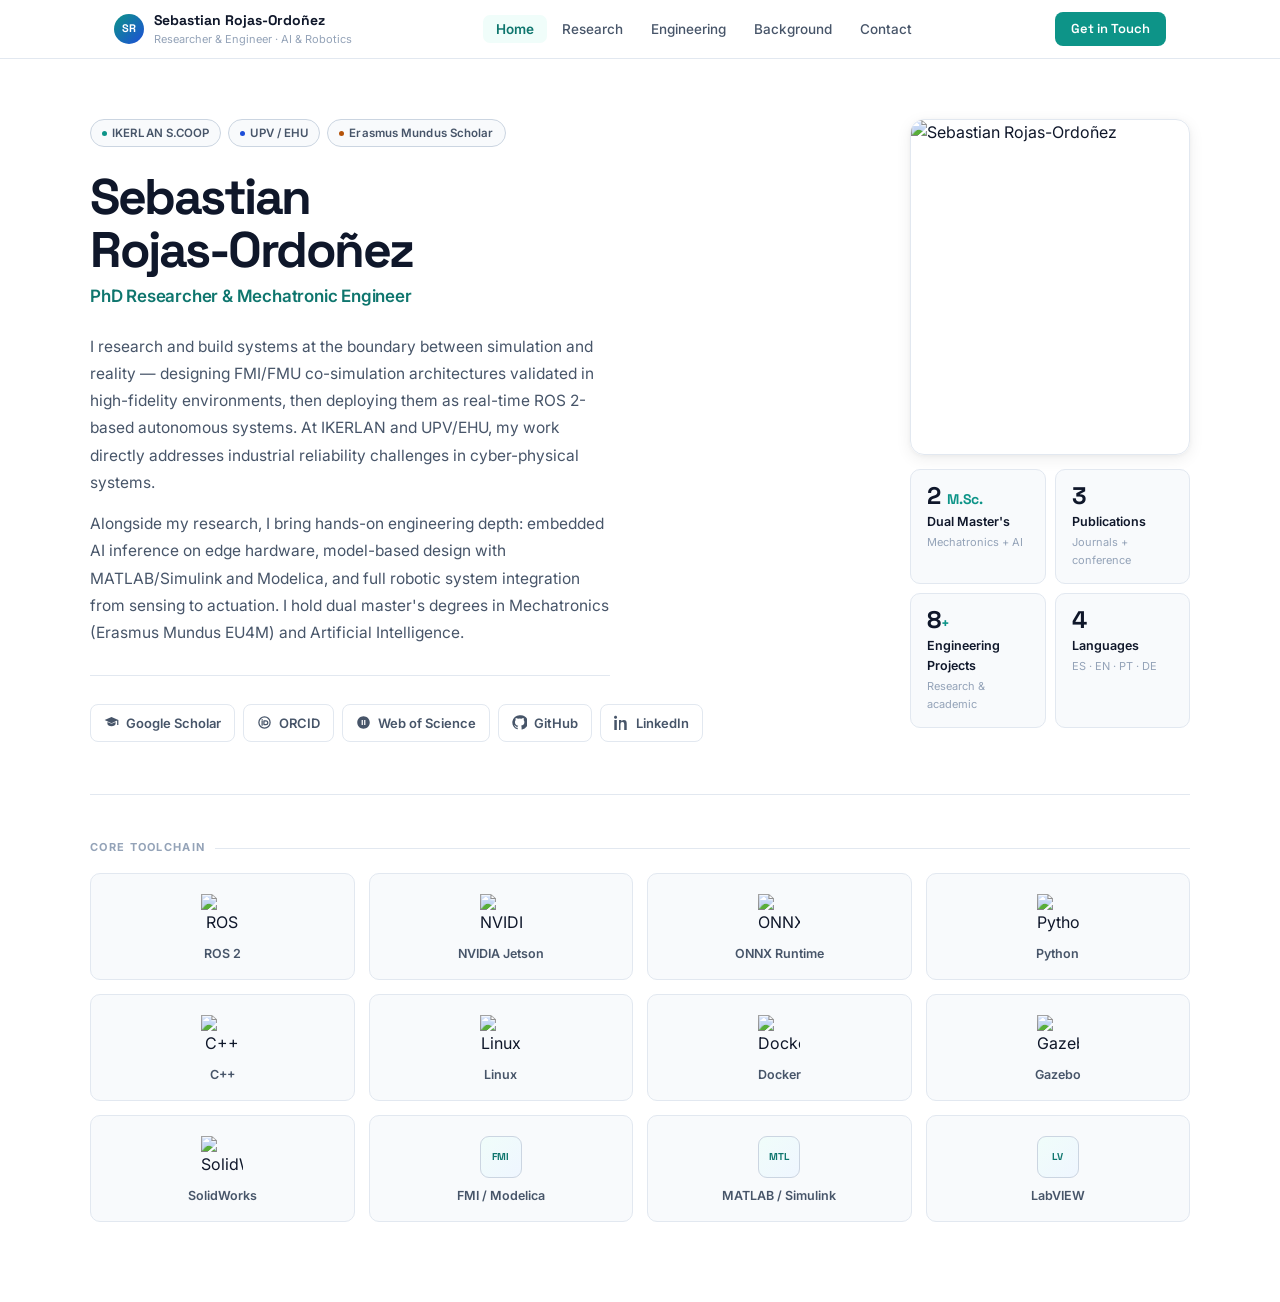
==== commit de6fcde0: "Replace Core Toolchain pill list with logo card grid - 4x3 grid of individual tool cards, each with " ====
--- a/index.html
+++ b/index.html
@@ -188,15 +188,24 @@
     .sc-s { font-size: 11px; color: var(--muted2); margin-top: 2px; }
 
     .tools-row { margin-top: 52px; padding-top: 44px; border-top: 1px solid var(--border); }
-    .tools-grid { display: flex; flex-wrap: wrap; gap: 8px; margin-top: 16px; }
-    .tl {
-      display: flex; align-items: center; gap: 7px;
-      padding: 7px 13px; border-radius: 8px;
-      border: 1px solid var(--border); font-size: 13px; font-weight: 600;
-      color: var(--muted); transition: all .14s;
-    }
-    .tl:hover { border-color: var(--border2); color: var(--text); }
-    .tl img { width: 15px; height: 15px; object-fit: contain; }
+    .tc-grid { display: grid; grid-template-columns: repeat(4, 1fr); gap: 14px; margin-top: 16px; }
+    .tc-card {
+      text-align: center; padding: 20px 12px 16px;
+      border-radius: var(--r); border: 1px solid var(--border);
+      background: var(--bg-alt);
+      transition: box-shadow .18s, border-color .18s;
+    }
+    .tc-card:hover { box-shadow: var(--sh-md); border-color: var(--border2); background: var(--bg); }
+    .tc-logo { width: 42px; height: 42px; object-fit: contain; display: block; margin: 0 auto 10px; }
+    .tc-abbr {
+      width: 42px; height: 42px; border-radius: 9px; margin: 0 auto 10px;
+      background: linear-gradient(135deg, var(--teal-l), var(--blue-l));
+      border: 1px solid var(--border2);
+      display: flex; align-items: center; justify-content: center;
+      font-size: 10px; font-weight: 800; letter-spacing: .3px;
+      color: var(--teal-d); font-family: 'Space Grotesk', sans-serif;
+    }
+    .tc-name { font-size: 12.5px; font-weight: 600; color: var(--muted); line-height: 1.35; }
 
     /* ════════════════════════════════════════════════
        RESEARCH TAB
@@ -435,6 +444,7 @@
     @media (max-width: 900px) {
       .hero      { grid-template-columns: 1fr; gap: 40px; }
       .del-grid  { grid-template-columns: 1fr; }
+      .tc-grid   { grid-template-columns: repeat(3, 1fr); }
       .skills-canva { grid-template-columns: 1fr 1fr; }
       .ti        { grid-template-columns: 1fr; gap: 4px; }
       .ti-left   { display: flex; align-items: center; gap: 8px; padding: 0; }
@@ -447,6 +457,7 @@
     @media (max-width: 600px) {
       h1 { font-size: 36px; letter-spacing: -1.5px; }
       .nav-cta { display: none; }
+      .tc-grid   { grid-template-columns: repeat(2, 1fr); }
       .skills-canva { grid-template-columns: 1fr; }
       .prof-grid { grid-template-columns: 1fr; }
       .home-pg, .pg { padding: 40px 0 60px; }
@@ -556,19 +567,55 @@
 
 <div class="tools-row">
   <div class="eyebrow" style="margin:0 0 16px">Core Toolchain</div>
-  <div class="tools-grid">
-    <span class="tl"><img src="assets/logos/ros2.svg" alt="">ROS 2</span>
-    <span class="tl"><img src="assets/logos/nvidia.svg" alt="">NVIDIA Jetson</span>
-    <span class="tl"><img src="assets/logos/onnx.svg" alt="">ONNX Runtime</span>
-    <span class="tl"><img src="assets/logos/python.svg" alt="">Python</span>
-    <span class="tl"><img src="assets/logos/cpp.svg" alt="">C++</span>
-    <span class="tl"><img src="assets/logos/linux.svg" alt="">Linux</span>
-    <span class="tl"><img src="assets/logos/docker.svg" alt="">Docker</span>
-    <span class="tl"><img src="assets/logos/gazebo.svg" alt="">Gazebo</span>
-    <span class="tl"><img src="assets/logos/solidworks.svg" alt="">SolidWorks</span>
-    <span class="tl">FMI / Modelica</span>
-    <span class="tl">MATLAB / Simulink</span>
-    <span class="tl">LabVIEW</span>
+  <div class="tc-grid">
+    <div class="tc-card rv">
+      <img src="assets/logos/ros2.svg" alt="ROS 2" class="tc-logo">
+      <div class="tc-name">ROS 2</div>
+    </div>
+    <div class="tc-card rv">
+      <img src="assets/logos/nvidia.svg" alt="NVIDIA Jetson" class="tc-logo">
+      <div class="tc-name">NVIDIA Jetson</div>
+    </div>
+    <div class="tc-card rv">
+      <img src="assets/logos/onnx.svg" alt="ONNX Runtime" class="tc-logo">
+      <div class="tc-name">ONNX Runtime</div>
+    </div>
+    <div class="tc-card rv">
+      <img src="assets/logos/python.svg" alt="Python" class="tc-logo">
+      <div class="tc-name">Python</div>
+    </div>
+    <div class="tc-card rv">
+      <img src="assets/logos/cpp.svg" alt="C++" class="tc-logo">
+      <div class="tc-name">C++</div>
+    </div>
+    <div class="tc-card rv">
+      <img src="assets/logos/linux.svg" alt="Linux" class="tc-logo">
+      <div class="tc-name">Linux</div>
+    </div>
+    <div class="tc-card rv">
+      <img src="assets/logos/docker.svg" alt="Docker" class="tc-logo">
+      <div class="tc-name">Docker</div>
+    </div>
+    <div class="tc-card rv">
+      <img src="assets/logos/gazebo.svg" alt="Gazebo" class="tc-logo">
+      <div class="tc-name">Gazebo</div>
+    </div>
+    <div class="tc-card rv">
+      <img src="assets/logos/solidworks.svg" alt="SolidWorks" class="tc-logo">
+      <div class="tc-name">SolidWorks</div>
+    </div>
+    <div class="tc-card rv">
+      <div class="tc-abbr">FMI</div>
+      <div class="tc-name">FMI / Modelica</div>
+    </div>
+    <div class="tc-card rv">
+      <div class="tc-abbr">MTL</div>
+      <div class="tc-name">MATLAB / Simulink</div>
+    </div>
+    <div class="tc-card rv">
+      <div class="tc-abbr">LV</div>
+      <div class="tc-name">LabVIEW</div>
+    </div>
   </div>
 </div>
 </div>
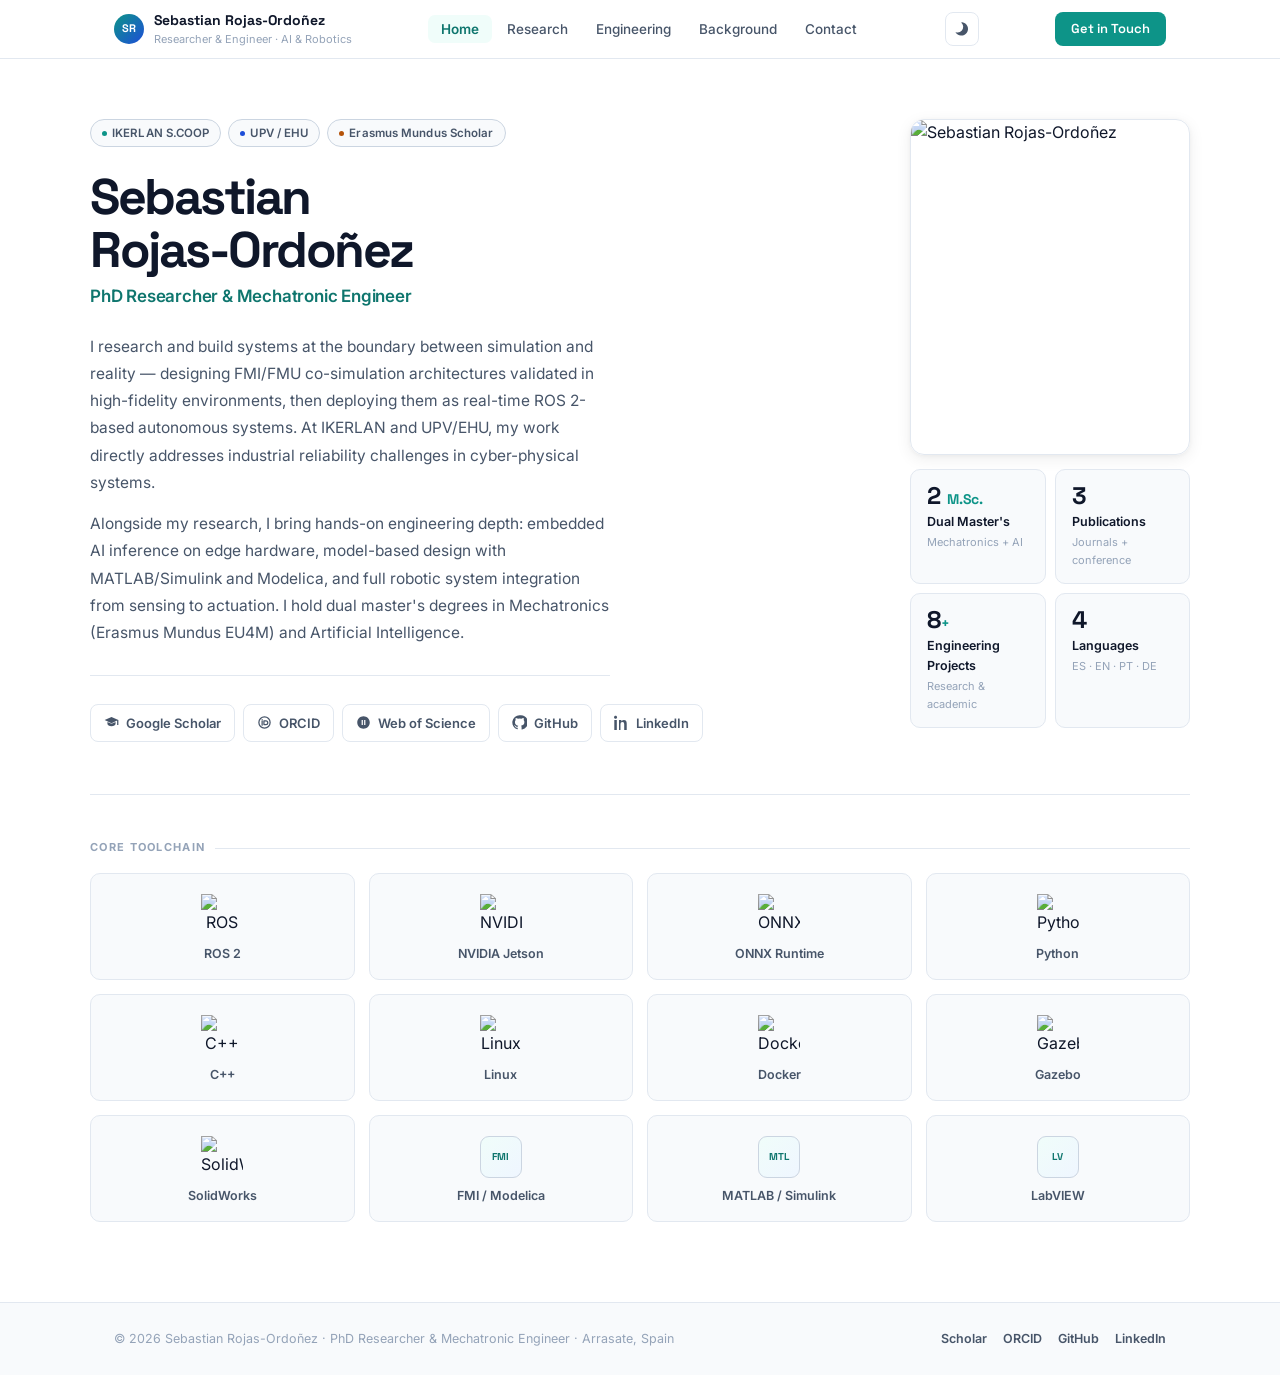
==== commit 9fd0e912: "Professional polish pass: dark mode, SEO, accessibility, contact and footer improvements - Add light" ====
--- a/index.html
+++ b/index.html
@@ -9,6 +9,57 @@
   <meta property="og:title" content="Sebastian Rojas-Ordoñez · Researcher &amp; Engineer" />
   <meta property="og:description" content="PhD Researcher · Mechatronic Engineer · FMI/ROS 2 · Edge AI · Digital Twins" />
   <meta property="og:type" content="website" />
+  <meta property="og:url" content="https://xn--sebastianrojas-ordoez-ubc.com/" />
+  <meta property="og:image" content="https://xn--sebastianrojas-ordoez-ubc.com/assets/profile.jpg" />
+  <meta name="twitter:card" content="summary_large_image" />
+  <meta name="twitter:title" content="Sebastian Rojas-Ordoñez · Researcher &amp; Engineer" />
+  <meta name="twitter:description" content="PhD Researcher · Mechatronic Engineer · FMI/ROS 2 · Edge AI · Digital Twins" />
+  <meta name="twitter:image" content="https://xn--sebastianrojas-ordoez-ubc.com/assets/profile.jpg" />
+  <link rel="canonical" href="https://xn--sebastianrojas-ordoez-ubc.com/" />
+  <meta name="theme-color" content="#ffffff" media="(prefers-color-scheme: light)">
+  <meta name="theme-color" content="#0b1120" media="(prefers-color-scheme: dark)">
+
+  <script>
+    (function () {
+      try {
+        var t = localStorage.getItem('theme') ||
+                (window.matchMedia('(prefers-color-scheme: dark)').matches ? 'dark' : 'light');
+        document.documentElement.setAttribute('data-theme', t);
+      } catch (e) { document.documentElement.setAttribute('data-theme', 'light'); }
+    })();
+  </script>
+
+  <script type="application/ld+json">
+  {
+    "@context": "https://schema.org",
+    "@type": "Person",
+    "name": "Jose Sebastian Rojas Ordoñez",
+    "alternateName": "Sebastian Rojas-Ordoñez",
+    "url": "https://xn--sebastianrojas-ordoez-ubc.com/",
+    "image": "https://xn--sebastianrojas-ordoez-ubc.com/assets/profile.jpg",
+    "jobTitle": "PhD Researcher & Mechatronic Engineer",
+    "email": "mailto:sebastianrojas.sero@gmail.com",
+    "worksFor": [
+      { "@type": "Organization", "name": "IKERLAN S.COOP" },
+      { "@type": "CollegeOrUniversity", "name": "Universidad del País Vasco (UPV/EHU)" }
+    ],
+    "alumniOf": [
+      { "@type": "CollegeOrUniversity", "name": "EU4M Erasmus Mundus Consortium" },
+      { "@type": "CollegeOrUniversity", "name": "Universidad Internacional de La Rioja (UNIR)" },
+      { "@type": "CollegeOrUniversity", "name": "Corporación Universitaria Comfacauca (Unicomfacauca)" }
+    ],
+    "knowsAbout": ["Digital Twins", "FMI Co-Simulation", "Edge AI", "ROS 2", "Autonomous Robotics", "LLM-Augmented Control", "Mechatronics"],
+    "knowsLanguage": ["es", "en", "pt", "de"],
+    "sameAs": [
+      "https://scholar.google.com/citations?user=HSflBLwAAAAJ",
+      "https://orcid.org/0009-0000-5142-1284",
+      "https://www.webofscience.com/wos/author/record/PWG-6826-2026",
+      "https://github.com/SeRoMechatronic",
+      "https://www.linkedin.com/in/sebastian-rojasordoñez/",
+      "https://independent.academia.edu/Sebastian_RojasOrdo%C3%B1ez"
+    ]
+  }
+  </script>
 
   <link rel="icon" href="data:image/svg+xml,<svg xmlns='http://www.w3.org/2000/svg' viewBox='0 0 100 100'><circle cx='50' cy='50' r='50' fill='%230d9488'/><text x='50' y='68' font-family='system-ui,sans-serif' font-weight='700' font-size='44' fill='%23fff' text-anchor='middle'>SR</text></svg>">
 
@@ -46,12 +97,51 @@
       --sh: 0 1px 3px rgba(0,0,0,.06), 0 1px 2px rgba(0,0,0,.04);
       --sh-md: 0 4px 16px rgba(0,0,0,.07), 0 1px 4px rgba(0,0,0,.04);
     }
+    html[data-theme="dark"] {
+      --bg:      #0b1120;
+      --bg-alt:  #0f172a;
+      --surface: #1e293b;
+      --text:    #e2e8f0;
+      --muted:   #94a3b8;
+      --muted2:  #64748b;
+      --border:  #1e293b;
+      --border2: #334155;
+      --teal:    #2dd4bf;
+      --teal-d:  #5eead4;
+      --teal-l:  #0b2e2a;
+      --teal-b:  #115e59;
+      --blue:    #60a5fa;
+      --blue-l:  #16233f;
+      --blue-b:  #1e40af;
+      --amber:   #fbbf24;
+      --amber-l: #2e1c05;
+      --amber-b: #92400e;
+      --pink:    #f472b6;
+      --pink-l:  #3b0a22;
+      --pink-b:  #9d174d;
+      --green:   #4ade80;
+      --green-l: #07270f;
+      --green-b: #166534;
+      --sh: 0 1px 3px rgba(0,0,0,.4), 0 1px 2px rgba(0,0,0,.3);
+      --sh-md: 0 4px 16px rgba(0,0,0,.45), 0 1px 4px rgba(0,0,0,.3);
+    }
     *, *::before, *::after { box-sizing: border-box; }
+    html { color-scheme: light; }
+    html[data-theme="dark"] { color-scheme: dark; }
     body {
       margin: 0; font-family: Inter, system-ui, sans-serif;
       color: var(--text); background: var(--bg);
       -webkit-font-smoothing: antialiased; line-height: 1.6;
     }
+    a:focus-visible, button:focus-visible {
+      outline: 2px solid var(--teal); outline-offset: 2px; border-radius: 4px;
+    }
+    .skip {
+      position: absolute; left: -9999px; top: 0; z-index: 100;
+      background: var(--teal); color: #fff; padding: 10px 18px;
+      border-radius: 0 0 10px 0; font-weight: 600; font-size: 14px;
+    }
+    .skip:focus { left: 0; }
     h1,h2,h3 { font-family: 'Space Grotesk', sans-serif; }
     a { color: inherit; text-decoration: none; }
     p { margin: 0; }
@@ -64,6 +154,7 @@
       backdrop-filter: blur(14px); -webkit-backdrop-filter: blur(14px);
       border-bottom: 1px solid var(--border);
     }
+    html[data-theme="dark"] .nav { background: rgba(11,17,32,.88); }
     .nav-inner {
       max-width: 1100px; margin: 0 auto; padding: 0 24px;
       display: flex; align-items: center; justify-content: space-between;
@@ -100,6 +191,20 @@
       transition: background .14s; white-space: nowrap; flex-shrink: 0;
     }
     .nav-cta:hover { background: var(--teal-d); }
+    html[data-theme="dark"] .nav-cta { color: #042f2e; }
+
+    .theme-btn {
+      width: 34px; height: 34px; border-radius: 8px;
+      border: 1px solid var(--border); background: transparent;
+      color: var(--muted); cursor: pointer; flex-shrink: 0;
+      display: flex; align-items: center; justify-content: center;
+      transition: all .14s;
+    }
+    .theme-btn:hover { border-color: var(--teal); color: var(--teal-d); background: var(--teal-l); }
+    .theme-btn svg { width: 16px; height: 16px; fill: currentColor; }
+    .theme-btn .ic-sun { display: none; }
+    html[data-theme="dark"] .theme-btn .ic-sun  { display: block; }
+    html[data-theme="dark"] .theme-btn .ic-moon { display: none; }
 
     /* ── TABS ──────────────────────────────────────────────── */
     .tab-content { display: none; animation: fi .22s ease; }
@@ -197,6 +302,10 @@
     }
     .tc-card:hover { box-shadow: var(--sh-md); border-color: var(--border2); background: var(--bg); }
     .tc-logo { width: 42px; height: 42px; object-fit: contain; display: block; margin: 0 auto 10px; }
+    html[data-theme="dark"] .tc-logo {
+      background: #e2e8f0; border-radius: 9px; padding: 5px;
+      width: 44px; height: 44px;
+    }
     .tc-abbr {
       width: 42px; height: 42px; border-radius: 9px; margin: 0 auto 10px;
       background: linear-gradient(135deg, var(--teal-l), var(--blue-l));
@@ -440,6 +549,19 @@
     .lc-b { height: 3px; border-radius: 99px; background: var(--border); margin-top: 8px; overflow: hidden; }
     .lc-f { height: 100%; border-radius: 99px; background: linear-gradient(90deg, var(--teal), var(--blue)); }
 
+    /* ── FOOTER ────────────────────────────────────────────── */
+    .site-footer {
+      border-top: 1px solid var(--border); background: var(--bg-alt);
+    }
+    .ft-inner {
+      display: flex; align-items: center; justify-content: space-between;
+      flex-wrap: wrap; gap: 10px 24px; padding-top: 26px; padding-bottom: 26px;
+    }
+    .ft-c { font-size: 12.5px; color: var(--muted2); }
+    .ft-links { display: flex; gap: 16px; }
+    .ft-links a { font-size: 12.5px; font-weight: 600; color: var(--muted); transition: color .14s; }
+    .ft-links a:hover { color: var(--teal-d); }
+
     /* ── RESPONSIVE ────────────────────────────────────────── */
     @media (max-width: 900px) {
       .hero      { grid-template-columns: 1fr; gap: 40px; }
@@ -457,14 +579,41 @@
     @media (max-width: 600px) {
       h1 { font-size: 36px; letter-spacing: -1.5px; }
       .nav-cta { display: none; }
+      .nav-inner { padding: 0 14px; gap: 8px; }
+      .brand-name, .brand-sub { display: none; }
+      .nav-tabs {
+        overflow-x: auto; -webkit-overflow-scrolling: touch;
+        scrollbar-width: none;
+      }
+      .nav-tabs::-webkit-scrollbar { display: none; }
+      .tab-btn { white-space: nowrap; }
       .tc-grid   { grid-template-columns: repeat(2, 1fr); }
       .skills-canva { grid-template-columns: 1fr; }
       .prof-grid { grid-template-columns: 1fr; }
       .home-pg, .pg { padding: 40px 0 60px; }
+      .ft-inner { flex-direction: column; align-items: flex-start; }
+    }
+
+    /* ── REDUCED MOTION ────────────────────────────────────── */
+    @media (prefers-reduced-motion: reduce) {
+      .rv { opacity: 1; transform: none; transition: none; }
+      .tab-content { animation: none; }
+    }
+
+    /* ── PRINT ─────────────────────────────────────────────── */
+    @media print {
+      .nav, .skip, .copy-btn, .site-footer { display: none !important; }
+      .tab-content { display: block !important; }
+      .rv { opacity: 1 !important; transform: none !important; }
+      .home-pg, .pg { padding: 24px 0; }
+      .pub, .del, .ct-card, .aw { break-inside: avoid; }
+      body { background: #fff; }
     }
   </style>
 </head>
 <body>
+
+<a class="skip" href="#main">Skip to content</a>
 
 <!-- ── NAVBAR ─────────────────────────────────────────────── -->
 <header class="nav">
@@ -483,11 +632,15 @@
       <button class="tab-btn"        data-tab="background"  role="tab" aria-selected="false">Background</button>
       <button class="tab-btn"        data-tab="contact"     role="tab" aria-selected="false">Contact</button>
     </nav>
+    <button id="theme-toggle" class="theme-btn" type="button" aria-label="Toggle dark mode">
+      <svg class="ic-moon" viewBox="0 0 24 24" aria-hidden="true"><path d="M12.3 2a9.9 9.9 0 0 0-1.6.14 8.5 8.5 0 0 1 1.1 11.96 8.5 8.5 0 0 1-9.66 2.4A10 10 0 1 0 12.3 2z"/></svg>
+      <svg class="ic-sun" viewBox="0 0 24 24" aria-hidden="true"><path d="M12 7a5 5 0 1 0 0 10 5 5 0 0 0 0-10zm0-5h0a1 1 0 0 1 1 1v2a1 1 0 0 1-2 0V3a1 1 0 0 1 1-1zm0 18a1 1 0 0 1 1 1v2a1 1 0 0 1-2 0v-2a1 1 0 0 1 1-1zM3 11h2a1 1 0 0 1 0 2H3a1 1 0 0 1 0-2zm16 0h2a1 1 0 0 1 0 2h-2a1 1 0 0 1 0-2zM5.64 4.22l1.42 1.42a1 1 0 0 1-1.42 1.42L4.22 5.64a1 1 0 0 1 1.42-1.42zm12.72 12.72 1.42 1.42a1 1 0 0 1-1.42 1.42l-1.42-1.42a1 1 0 0 1 1.42-1.42zm1.42-12.72a1 1 0 0 1 0 1.42l-1.42 1.42a1 1 0 0 1-1.42-1.42l1.42-1.42a1 1 0 0 1 1.42 0zM7.06 16.94a1 1 0 0 1 0 1.42l-1.42 1.42a1 1 0 0 1-1.42-1.42l1.42-1.42a1 1 0 0 1 1.42 0z"/></svg>
+    </button>
     <a class="nav-cta" href="mailto:sebastianrojas.sero@gmail.com">Get in Touch</a>
   </div>
 </header>
 
-<main>
+<main id="main">
 
 <!-- ════════════════ HOME ════════════════ -->
 <div id="home" class="tab-content active" role="tabpanel">
@@ -1290,16 +1443,30 @@
     <div class="ct-card rv">
       <div class="ct-lbl">Primary Email</div>
       <div class="ct-val">sebastianrojas.sero@gmail.com</div>
-      <div class="ct-sub">Academic address at UPV/EHU. Best for research and collaboration inquiries.</div>
-      <button class="copy-btn" onclick="copyEmail()">
+      <div class="ct-sub">Personal address — fastest response. Best for industry and general inquiries.</div>
+      <button class="copy-btn" onclick="copyEmail('sebastianrojas.sero@gmail.com', this)">
         <svg viewBox="0 0 24 24"><path d="M16 1H4a2 2 0 0 0-2 2v14h2V3h12V1zm3 4H8a2 2 0 0 0-2 2v14a2 2 0 0 0 2 2h11a2 2 0 0 0 2-2V7a2 2 0 0 0-2-2zm0 16H8V7h11v14z"/></svg>
-        <span id="copy-lbl">Copy address</span>
+        <span>Copy address</span>
+      </button>
+    </div>
+    <div class="ct-card rv">
+      <div class="ct-lbl">Academic Email</div>
+      <div class="ct-val">sebastian.rojas@eu4m.eu</div>
+      <div class="ct-sub">Academic address. Best for research collaborations and publication inquiries.</div>
+      <button class="copy-btn" onclick="copyEmail('sebastian.rojas@eu4m.eu', this)">
+        <svg viewBox="0 0 24 24"><path d="M16 1H4a2 2 0 0 0-2 2v14h2V3h12V1zm3 4H8a2 2 0 0 0-2 2v14a2 2 0 0 0 2 2h11a2 2 0 0 0 2-2V7a2 2 0 0 0-2-2zm0 16H8V7h11v14z"/></svg>
+        <span>Copy address</span>
       </button>
     </div>
     <div class="ct-card rv">
       <div class="ct-lbl">Location</div>
       <div class="ct-val">Arrasate, Euskadi</div>
       <div class="ct-sub">Basque Country, Spain. Open to on-site, hybrid, or relocation for the right opportunity.</div>
+    </div>
+    <div class="ct-card rv">
+      <div class="ct-lbl">Open To</div>
+      <div class="ct-val">Research &amp; Industry R&amp;D</div>
+      <div class="ct-sub">Research collaborations, industrial R&amp;D partnerships, and engineering roles in robotics, digital twins, and edge AI.</div>
     </div>
 
     <div class="ct-card full rv">
@@ -1347,6 +1514,18 @@
 
 </main>
 
+<footer class="site-footer">
+  <div class="wrap ft-inner">
+    <div class="ft-c">© 2026 Sebastian Rojas-Ordoñez · PhD Researcher &amp; Mechatronic Engineer · Arrasate, Spain</div>
+    <div class="ft-links">
+      <a href="https://scholar.google.com/citations?user=HSflBLwAAAAJ&hl=es" target="_blank" rel="noopener">Scholar</a>
+      <a href="https://orcid.org/0009-0000-5142-1284" target="_blank" rel="noopener">ORCID</a>
+      <a href="https://github.com/SeRoMechatronic" target="_blank" rel="noopener">GitHub</a>
+      <a href="https://www.linkedin.com/in/sebastian-rojasordoñez/" target="_blank" rel="noopener">LinkedIn</a>
+    </div>
+  </div>
+</footer>
+
 <script>
   /* ── TABS ──────────────────────────────────────────────── */
   const btns   = document.querySelectorAll('.tab-btn');
@@ -1385,13 +1564,20 @@
   });
 
   /* ── COPY ──────────────────────────────────────────────── */
-  function copyEmail() {
-    navigator.clipboard.writeText('sebastianrojas.sero@gmail.com').then(() => {
-      const l = document.getElementById('copy-lbl');
+  function copyEmail(addr, btn) {
+    navigator.clipboard.writeText(addr).then(() => {
+      const l = btn.querySelector('span');
       l.textContent = 'Copied!';
       setTimeout(() => l.textContent = 'Copy address', 2200);
     });
   }
+
+  /* ── THEME ─────────────────────────────────────────────── */
+  document.getElementById('theme-toggle').addEventListener('click', () => {
+    const next = document.documentElement.getAttribute('data-theme') === 'dark' ? 'light' : 'dark';
+    document.documentElement.setAttribute('data-theme', next);
+    try { localStorage.setItem('theme', next); } catch (e) {}
+  });
 </script>
 </body>
 </html>
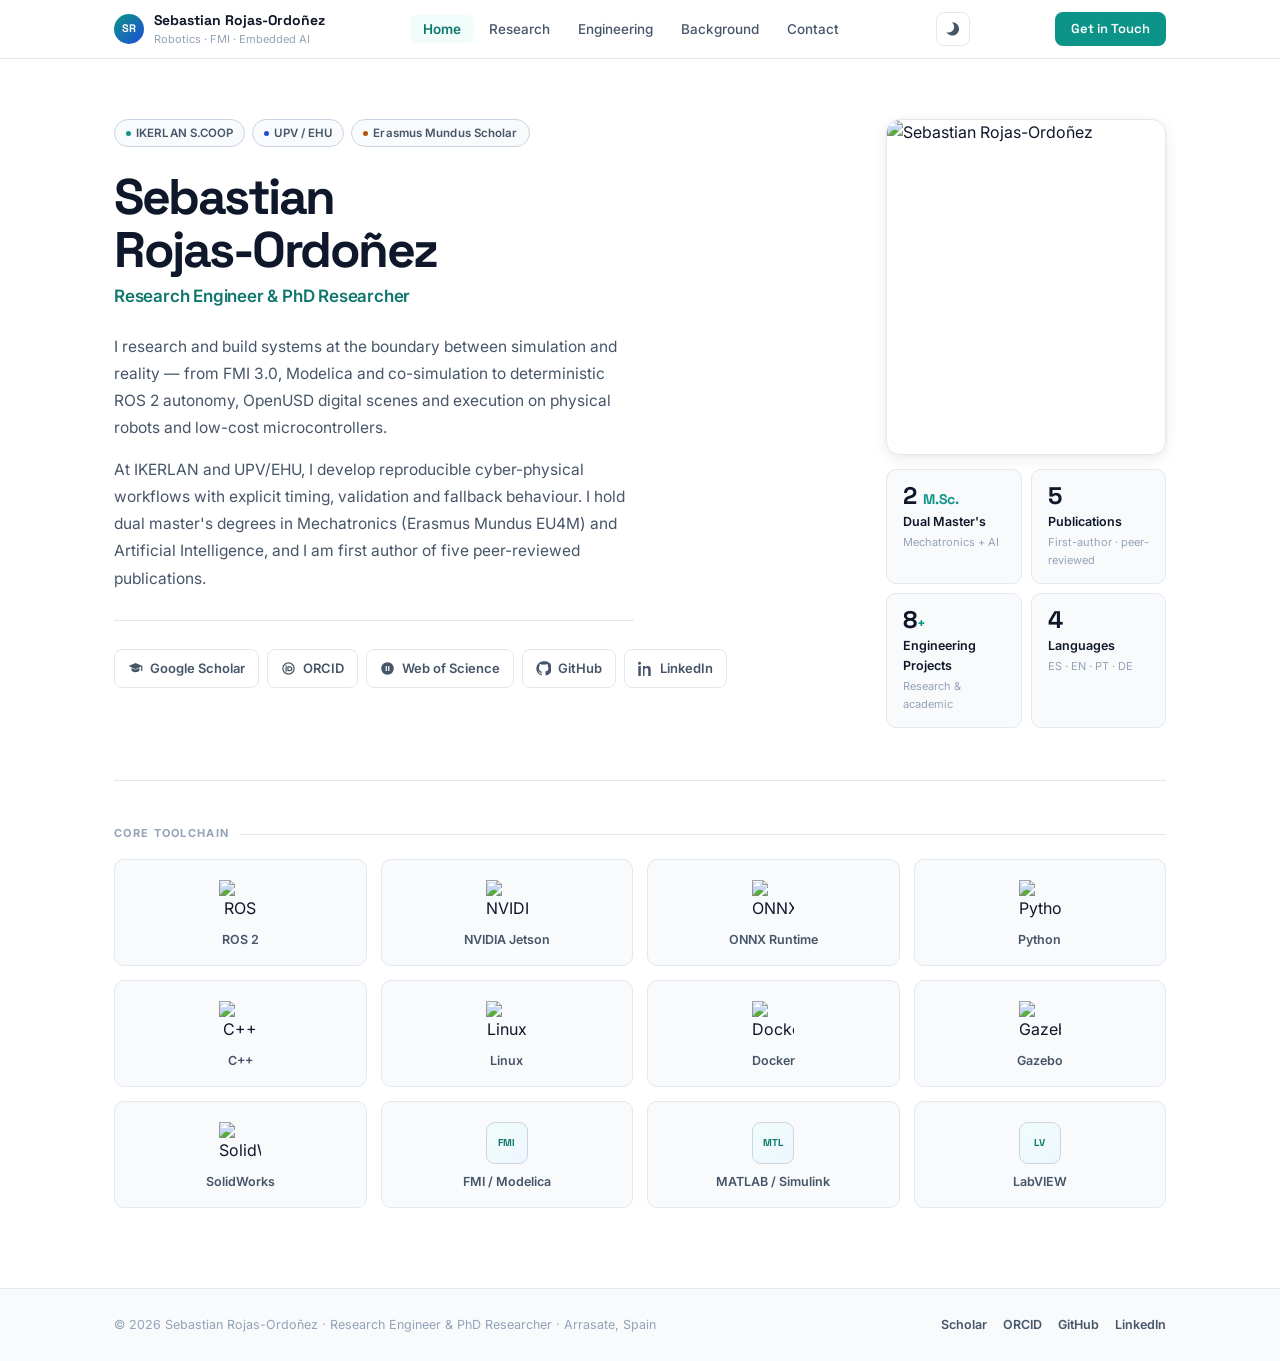
==== commit 9fb2fa2c: "Update portfolio with current research and projects" ====
--- a/index.html
+++ b/index.html
@@ -1,1583 +1,1697 @@
-<!doctype html>
-<html lang="en">
-<head>
-  <meta charset="utf-8" />
-  <meta name="viewport" content="width=device-width,initial-scale=1" />
-  <title>Sebastian Rojas-Ordoñez · Researcher &amp; Engineer</title>
-  <meta name="description" content="PhD Researcher at IKERLAN &amp; UPV/EHU and Mechatronic Engineer. FMI co-simulation, Edge AI, ROS 2. Open to industry R&amp;D at Siemens, ABB, DLR and similar." />
-  <meta name="author" content="Jose Sebastian Rojas Ordoñez" />
-  <meta property="og:title" content="Sebastian Rojas-Ordoñez · Researcher &amp; Engineer" />
-  <meta property="og:description" content="PhD Researcher · Mechatronic Engineer · FMI/ROS 2 · Edge AI · Digital Twins" />
-  <meta property="og:type" content="website" />
-  <meta property="og:url" content="https://xn--sebastianrojas-ordoez-ubc.com/" />
-  <meta property="og:image" content="https://xn--sebastianrojas-ordoez-ubc.com/assets/profile.jpg" />
-  <meta name="twitter:card" content="summary_large_image" />
-  <meta name="twitter:title" content="Sebastian Rojas-Ordoñez · Researcher &amp; Engineer" />
-  <meta name="twitter:description" content="PhD Researcher · Mechatronic Engineer · FMI/ROS 2 · Edge AI · Digital Twins" />
-  <meta name="twitter:image" content="https://xn--sebastianrojas-ordoez-ubc.com/assets/profile.jpg" />
-  <link rel="canonical" href="https://xn--sebastianrojas-ordoez-ubc.com/" />
-  <meta name="theme-color" content="#ffffff" media="(prefers-color-scheme: light)">
-  <meta name="theme-color" content="#0b1120" media="(prefers-color-scheme: dark)">
-
-  <script>
-    (function () {
-      try {
-        var t = localStorage.getItem('theme') ||
-                (window.matchMedia('(prefers-color-scheme: dark)').matches ? 'dark' : 'light');
-        document.documentElement.setAttribute('data-theme', t);
-      } catch (e) { document.documentElement.setAttribute('data-theme', 'light'); }
-    })();
-  </script>
-
-  <script type="application/ld+json">
-  {
-    "@context": "https://schema.org",
-    "@type": "Person",
-    "name": "Jose Sebastian Rojas Ordoñez",
-    "alternateName": "Sebastian Rojas-Ordoñez",
-    "url": "https://xn--sebastianrojas-ordoez-ubc.com/",
-    "image": "https://xn--sebastianrojas-ordoez-ubc.com/assets/profile.jpg",
-    "jobTitle": "PhD Researcher & Mechatronic Engineer",
-    "email": "mailto:sebastianrojas.sero@gmail.com",
-    "worksFor": [
-      { "@type": "Organization", "name": "IKERLAN S.COOP" },
-      { "@type": "CollegeOrUniversity", "name": "Universidad del País Vasco (UPV/EHU)" }
-    ],
-    "alumniOf": [
-      { "@type": "CollegeOrUniversity", "name": "EU4M Erasmus Mundus Consortium" },
-      { "@type": "CollegeOrUniversity", "name": "Universidad Internacional de La Rioja (UNIR)" },
-      { "@type": "CollegeOrUniversity", "name": "Corporación Universitaria Comfacauca (Unicomfacauca)" }
-    ],
-    "knowsAbout": ["Digital Twins", "FMI Co-Simulation", "Edge AI", "ROS 2", "Autonomous Robotics", "LLM-Augmented Control", "Mechatronics"],
-    "knowsLanguage": ["es", "en", "pt", "de"],
-    "sameAs": [
-      "https://scholar.google.com/citations?user=HSflBLwAAAAJ",
-      "https://orcid.org/0009-0000-5142-1284",
-      "https://www.webofscience.com/wos/author/record/PWG-6826-2026",
-      "https://github.com/SeRoMechatronic",
-      "https://www.linkedin.com/in/sebastian-rojasordoñez/",
-      "https://independent.academia.edu/Sebastian_RojasOrdo%C3%B1ez"
-    ]
-  }
-  </script>
-
-  <link rel="icon" href="data:image/svg+xml,<svg xmlns='http://www.w3.org/2000/svg' viewBox='0 0 100 100'><circle cx='50' cy='50' r='50' fill='%230d9488'/><text x='50' y='68' font-family='system-ui,sans-serif' font-weight='700' font-size='44' fill='%23fff' text-anchor='middle'>SR</text></svg>">
-
-  <link rel="preconnect" href="https://fonts.googleapis.com">
-  <link rel="preconnect" href="https://fonts.gstatic.com" crossorigin>
-  <link href="https://fonts.googleapis.com/css2?family=Inter:ital,wght@0,300;0,400;0,500;0,600;0,700;0,800;1,400&family=Space+Grotesk:wght@400;500;600;700&family=JetBrains+Mono:wght@400;500&display=swap" rel="stylesheet">
-
-  <style>
-    :root {
-      --bg:      #ffffff;
-      --bg-alt:  #f8fafc;
-      --surface: #f1f5f9;
-      --text:    #0f172a;
-      --muted:   #475569;
-      --muted2:  #94a3b8;
-      --border:  #e2e8f0;
-      --border2: #cbd5e1;
-      --teal:    #0d9488;
-      --teal-d:  #0f766e;
-      --teal-l:  #f0fdfa;
-      --teal-b:  #99f6e4;
-      --blue:    #1d4ed8;
-      --blue-l:  #eff6ff;
-      --blue-b:  #bfdbfe;
-      --amber:   #b45309;
-      --amber-l: #fffbeb;
-      --amber-b: #fde68a;
-      --pink:    #9d174d;
-      --pink-l:  #fdf2f8;
-      --pink-b:  #fbcfe8;
-      --green:   #15803d;
-      --green-l: #f0fdf4;
-      --green-b: #86efac;
-      --r: 10px;
-      --sh: 0 1px 3px rgba(0,0,0,.06), 0 1px 2px rgba(0,0,0,.04);
-      --sh-md: 0 4px 16px rgba(0,0,0,.07), 0 1px 4px rgba(0,0,0,.04);
-    }
-    html[data-theme="dark"] {
-      --bg:      #0b1120;
-      --bg-alt:  #0f172a;
-      --surface: #1e293b;
-      --text:    #e2e8f0;
-      --muted:   #94a3b8;
-      --muted2:  #64748b;
-      --border:  #1e293b;
-      --border2: #334155;
-      --teal:    #2dd4bf;
-      --teal-d:  #5eead4;
-      --teal-l:  #0b2e2a;
-      --teal-b:  #115e59;
-      --blue:    #60a5fa;
-      --blue-l:  #16233f;
-      --blue-b:  #1e40af;
-      --amber:   #fbbf24;
-      --amber-l: #2e1c05;
-      --amber-b: #92400e;
-      --pink:    #f472b6;
-      --pink-l:  #3b0a22;
-      --pink-b:  #9d174d;
-      --green:   #4ade80;
-      --green-l: #07270f;
-      --green-b: #166534;
-      --sh: 0 1px 3px rgba(0,0,0,.4), 0 1px 2px rgba(0,0,0,.3);
-      --sh-md: 0 4px 16px rgba(0,0,0,.45), 0 1px 4px rgba(0,0,0,.3);
-    }
-    *, *::before, *::after { box-sizing: border-box; }
-    html { color-scheme: light; }
-    html[data-theme="dark"] { color-scheme: dark; }
-    body {
-      margin: 0; font-family: Inter, system-ui, sans-serif;
-      color: var(--text); background: var(--bg);
-      -webkit-font-smoothing: antialiased; line-height: 1.6;
-    }
-    a:focus-visible, button:focus-visible {
-      outline: 2px solid var(--teal); outline-offset: 2px; border-radius: 4px;
-    }
-    .skip {
-      position: absolute; left: -9999px; top: 0; z-index: 100;
-      background: var(--teal); color: #fff; padding: 10px 18px;
-      border-radius: 0 0 10px 0; font-weight: 600; font-size: 14px;
-    }
-    .skip:focus { left: 0; }
-    h1,h2,h3 { font-family: 'Space Grotesk', sans-serif; }
-    a { color: inherit; text-decoration: none; }
-    p { margin: 0; }
-    img { display: block; }
-
-    /* ── NAV ───────────────────────────────────────────────── */
-    .nav {
-      position: sticky; top: 0; z-index: 50;
-      background: rgba(255,255,255,.93);
-      backdrop-filter: blur(14px); -webkit-backdrop-filter: blur(14px);
-      border-bottom: 1px solid var(--border);
-    }
-    html[data-theme="dark"] .nav { background: rgba(11,17,32,.88); }
-    .nav-inner {
-      max-width: 1100px; margin: 0 auto; padding: 0 24px;
-      display: flex; align-items: center; justify-content: space-between;
-      height: 58px; gap: 12px;
-    }
-    .brand { display: flex; align-items: center; gap: 10px; flex-shrink: 0; }
-    .av {
-      width: 30px; height: 30px; border-radius: 50%;
-      background: linear-gradient(135deg, var(--teal), var(--blue));
-      display: flex; align-items: center; justify-content: center;
-      font-family: 'Space Grotesk', sans-serif; font-weight: 700;
-      font-size: 11px; color: #fff; flex-shrink: 0;
-    }
-    .brand-name { font-weight: 700; font-size: 14px; font-family: 'Space Grotesk', sans-serif; white-space: nowrap; }
-    .brand-sub  { font-size: 11px; color: var(--muted2); white-space: nowrap; }
-
-    .nav-tabs { display: flex; gap: 2px; }
-    .tab-btn {
-      padding: 6px 13px; border-radius: 7px;
-      border: none; background: transparent;
-      font-size: 13.5px; font-weight: 500; font-family: inherit;
-      color: var(--muted); cursor: pointer; transition: all .14s;
-    }
-    .tab-btn:hover { color: var(--text); background: var(--surface); }
-    .tab-btn.active {
-      color: var(--teal-d); background: var(--teal-l);
-      font-weight: 600;
-    }
-    .nav-cta {
-      padding: 7px 16px; border-radius: 8px;
-      background: var(--teal); color: #fff;
-      font-size: 13px; font-weight: 600;
-      font-family: 'Space Grotesk', sans-serif;
-      transition: background .14s; white-space: nowrap; flex-shrink: 0;
-    }
-    .nav-cta:hover { background: var(--teal-d); }
-    html[data-theme="dark"] .nav-cta { color: #042f2e; }
-
-    .theme-btn {
-      width: 34px; height: 34px; border-radius: 8px;
-      border: 1px solid var(--border); background: transparent;
-      color: var(--muted); cursor: pointer; flex-shrink: 0;
-      display: flex; align-items: center; justify-content: center;
-      transition: all .14s;
-    }
-    .theme-btn:hover { border-color: var(--teal); color: var(--teal-d); background: var(--teal-l); }
-    .theme-btn svg { width: 16px; height: 16px; fill: currentColor; }
-    .theme-btn .ic-sun { display: none; }
-    html[data-theme="dark"] .theme-btn .ic-sun  { display: block; }
-    html[data-theme="dark"] .theme-btn .ic-moon { display: none; }
-
-    /* ── TABS ──────────────────────────────────────────────── */
-    .tab-content { display: none; animation: fi .22s ease; }
-    .tab-content.active { display: block; }
-    @keyframes fi { from { opacity: 0; } to { opacity: 1; } }
-
-    /* ── LAYOUT HELPERS ────────────────────────────────────── */
-    .wrap   { max-width: 1100px; margin: 0 auto; padding: 0 24px; }
-    .pg     { padding: 52px 0 80px; }
-    .ph     { margin-bottom: 36px; padding-bottom: 24px; border-bottom: 1px solid var(--border); }
-    .ph h2  { margin: 0 0 6px; font-size: 28px; letter-spacing: -.4px; }
-    .ph p   { color: var(--muted); font-size: 15px; }
-    .ph-meta { display: flex; gap: 8px; flex-wrap: wrap; margin-top: 12px; }
-    .eyebrow {
-      font-size: 11px; font-weight: 700; letter-spacing: 1.3px;
-      text-transform: uppercase; color: var(--muted2);
-      display: flex; align-items: center; gap: 10px;
-      margin-bottom: 20px;
-    }
-    .eyebrow::after { content: ""; flex: 1; height: 1px; background: var(--border); }
-
-    /* ── TAGS / PILLS ──────────────────────────────────────── */
-    .tag {
-      display: inline-block; font-size: 11.5px; font-weight: 500;
-      padding: 3px 9px; border-radius: 4px;
-      border: 1px solid var(--border); background: var(--surface); color: var(--muted);
-    }
-    .tc { border-color: var(--teal-b);  color: var(--teal);  background: var(--teal-l); }
-    .tb { border-color: var(--blue-b);  color: var(--blue);  background: var(--blue-l); }
-    .ta { border-color: var(--amber-b); color: var(--amber); background: var(--amber-l); }
-    .tp { border-color: var(--pink-b);  color: var(--pink);  background: var(--pink-l); }
-    .tg { border-color: var(--green-b); color: var(--green); background: var(--green-l); }
-    .tags { display: flex; flex-wrap: wrap; gap: 6px; }
-
-    /* ── REVEAL ────────────────────────────────────────────── */
-    .rv { opacity: 0; transform: translateY(14px); transition: opacity .48s ease, transform .48s ease; }
-    .rv.in { opacity: 1; transform: none; }
-
-    /* ════════════════════════════════════════════════
-       HOME
-    ════════════════════════════════════════════════ */
-    .home-pg { padding: 60px 0 80px; }
-    .hero { display: grid; grid-template-columns: 1fr 280px; gap: 60px; align-items: start; }
-
-    .chips { display: flex; flex-wrap: wrap; gap: 7px; margin-bottom: 24px; }
-    .chip {
-      display: inline-flex; align-items: center; gap: 5px;
-      padding: 4px 11px; border-radius: 99px;
-      border: 1px solid var(--border2); background: var(--bg-alt);
-      font-size: 11.5px; font-weight: 600; color: var(--muted); letter-spacing: .1px;
-    }
-    .chip-dot { width: 5px; height: 5px; border-radius: 50%; }
-
-    h1 { margin: 0 0 6px; font-size: 50px; line-height: 1.06; letter-spacing: -2.5px; font-weight: 700; }
-    .h1-role { display: block; font-size: 17px; color: var(--teal-d); font-weight: 600; margin-bottom: 22px; letter-spacing: -.2px; }
-    .bio { font-size: 15.5px; line-height: 1.76; color: var(--muted); max-width: 520px; }
-    .bio + .bio { margin-top: 14px; }
-
-    .divider { height: 1px; background: var(--border); margin: 28px 0; max-width: 520px; }
-
-    .hlinks { display: flex; flex-wrap: wrap; gap: 8px; }
-    .hl {
-      display: inline-flex; align-items: center; gap: 7px;
-      padding: 8px 13px; border-radius: 8px;
-      border: 1px solid var(--border); font-size: 13px; font-weight: 600;
-      color: var(--muted); transition: all .14s;
-    }
-    .hl:hover { border-color: var(--teal); color: var(--teal-d); background: var(--teal-l); }
-    .hl svg { width: 15px; height: 15px; fill: currentColor; }
-
-    .photo-box {
-      border-radius: 14px; overflow: hidden;
-      border: 1px solid var(--border); box-shadow: var(--sh-md);
-      aspect-ratio: 3/3.6;
-    }
-    .photo-box img { width: 100%; height: 100%; object-fit: cover; object-position: center top; }
-
-    .stat-g { display: grid; grid-template-columns: 1fr 1fr; gap: 9px; margin-top: 14px; }
-    .sc {
-      padding: 14px 16px; border-radius: var(--r);
-      border: 1px solid var(--border); background: var(--bg-alt);
-    }
-    .sc-n { font-size: 24px; font-weight: 700; font-family: 'Space Grotesk', sans-serif; line-height: 1; margin-bottom: 4px; }
-    .sc-n .u { font-size: 14px; color: var(--teal); }
-    .sc-l { font-size: 12.5px; font-weight: 600; }
-    .sc-s { font-size: 11px; color: var(--muted2); margin-top: 2px; }
-
-    .tools-row { margin-top: 52px; padding-top: 44px; border-top: 1px solid var(--border); }
-    .tc-grid { display: grid; grid-template-columns: repeat(4, 1fr); gap: 14px; margin-top: 16px; }
-    .tc-card {
-      text-align: center; padding: 20px 12px 16px;
-      border-radius: var(--r); border: 1px solid var(--border);
-      background: var(--bg-alt);
-      transition: box-shadow .18s, border-color .18s;
-    }
-    .tc-card:hover { box-shadow: var(--sh-md); border-color: var(--border2); background: var(--bg); }
-    .tc-logo { width: 42px; height: 42px; object-fit: contain; display: block; margin: 0 auto 10px; }
-    html[data-theme="dark"] .tc-logo {
-      background: #e2e8f0; border-radius: 9px; padding: 5px;
-      width: 44px; height: 44px;
-    }
-    .tc-abbr {
-      width: 42px; height: 42px; border-radius: 9px; margin: 0 auto 10px;
-      background: linear-gradient(135deg, var(--teal-l), var(--blue-l));
-      border: 1px solid var(--border2);
-      display: flex; align-items: center; justify-content: center;
-      font-size: 10px; font-weight: 800; letter-spacing: .3px;
-      color: var(--teal-d); font-family: 'Space Grotesk', sans-serif;
-    }
-    .tc-name { font-size: 12.5px; font-weight: 600; color: var(--muted); line-height: 1.35; }
-
-    /* ════════════════════════════════════════════════
-       RESEARCH TAB
-    ════════════════════════════════════════════════ */
-    .pub-list { display: flex; flex-direction: column; gap: 16px; }
-    .pub {
-      display: flex; gap: 0;
-      border: 1px solid var(--border); border-radius: var(--r);
-      overflow: hidden; background: var(--bg);
-      transition: box-shadow .18s, border-color .18s;
-    }
-    .pub:hover { box-shadow: var(--sh-md); border-color: var(--border2); }
-    .pub-stripe { width: 4px; flex-shrink: 0; }
-    .pub-body { padding: 22px 26px; flex: 1; }
-    .pub-top { display: flex; align-items: flex-start; justify-content: space-between; gap: 16px; margin-bottom: 8px; }
-    .pub-title { font-size: 16.5px; font-weight: 700; font-family: 'Space Grotesk', sans-serif; line-height: 1.35; color: var(--text); flex: 1; }
-    .pub-badge {
-      font-size: 10.5px; font-weight: 700; padding: 3px 9px; border-radius: 4px;
-      text-transform: uppercase; letter-spacing: .4px; white-space: nowrap; flex-shrink: 0;
-    }
-    .pb-pub  { background: var(--green-l); color: var(--green); border: 1px solid var(--green-b); }
-    .pb-conf { background: var(--blue-l);  color: var(--blue);  border: 1px solid var(--blue-b); }
-    .pb-prep { background: var(--amber-l); color: var(--amber); border: 1px solid var(--amber-b); }
-
-    .pub-meta {
-      font-size: 13px; color: var(--muted); margin-bottom: 10px;
-      display: flex; flex-wrap: wrap; align-items: center; gap: 6px;
-    }
-    .pub-journal { font-weight: 600; color: var(--blue); }
-    .pub-year    { font-family: 'JetBrains Mono', monospace; font-size: 12px; color: var(--muted2); }
-    .pub-impact  { font-size: 11.5px; font-weight: 600; color: var(--muted2); }
-    .pub-dot     { width: 3px; height: 3px; border-radius: 50%; background: var(--muted2); }
-
-    .pub-summary { font-size: 14px; color: var(--muted); line-height: 1.68; margin-bottom: 14px; }
-    .pub-footer  { display: flex; align-items: center; justify-content: space-between; flex-wrap: wrap; gap: 10px; }
-    .doi-link {
-      display: inline-flex; align-items: center; gap: 5px;
-      padding: 5px 12px; border-radius: 6px;
-      border: 1px solid var(--border); background: var(--bg-alt);
-      font-size: 11.5px; font-weight: 600; color: var(--muted);
-      font-family: 'JetBrains Mono', monospace; transition: all .14s;
-    }
-    .doi-link:hover { border-color: var(--teal); color: var(--teal-d); background: var(--teal-l); }
-    .doi-link svg { width: 12px; height: 12px; fill: currentColor; }
-
-    .research-int { margin-top: 48px; }
-
-    /* ════════════════════════════════════════════════
-       ENGINEERING TAB
-    ════════════════════════════════════════════════ */
-    .del-grid { display: grid; grid-template-columns: 1fr 1fr; gap: 16px; margin-bottom: 56px; }
-    .del {
-      padding: 26px; border-radius: var(--r);
-      border: 1px solid var(--border); background: var(--bg);
-      display: flex; flex-direction: column;
-      transition: box-shadow .18s, border-color .18s;
-    }
-    .del:hover { box-shadow: var(--sh-md); border-color: var(--border2); }
-    .del-top { display: flex; justify-content: space-between; align-items: flex-start; margin-bottom: 12px; gap: 10px; }
-    .del-title { font-size: 15.5px; font-weight: 700; font-family: 'Space Grotesk', sans-serif; line-height: 1.3; }
-    .del-badge {
-      font-size: 10px; font-weight: 700; padding: 3px 8px; border-radius: 4px;
-      text-transform: uppercase; letter-spacing: .3px; white-space: nowrap; flex-shrink: 0;
-    }
-    .db-active   { background: var(--green-l); color: var(--green); border: 1px solid var(--green-b); }
-    .db-funded   { background: var(--amber-l); color: var(--amber); border: 1px solid var(--amber-b); }
-    .db-thesis   { background: var(--blue-l);  color: var(--blue);  border: 1px solid var(--blue-b); }
-    .db-impact   { background: var(--pink-l);  color: var(--pink);  border: 1px solid var(--pink-b); }
-
-    .del-kv { display: flex; flex-direction: column; gap: 8px; flex: 1; margin-bottom: 16px; }
-    .kv { display: grid; grid-template-columns: 80px 1fr; gap: 6px; font-size: 13px; }
-    .kv-k { font-weight: 700; color: var(--muted2); text-transform: uppercase; letter-spacing: .5px; font-size: 10.5px; padding-top: 2px; }
-    .kv-v { color: var(--muted); line-height: 1.55; }
-    .kv-v strong { color: var(--text); }
-    .del-links { margin-top: 14px; display: flex; flex-wrap: wrap; gap: 8px; }
-
-    /* skills */
-    .skills-canva { display: grid; grid-template-columns: repeat(3, 1fr); gap: 36px 28px; }
-    .sc-col { text-align: center; }
-    .sc-icon { font-size: 44px; line-height: 1; margin-bottom: 10px; }
-    .sc-title { font-size: 15px; font-weight: 700; font-family: 'Space Grotesk', sans-serif; margin-bottom: 12px; color: var(--text); }
-    .sc-item { font-size: 13px; color: var(--muted); line-height: 1.8; }
-
-    /* ════════════════════════════════════════════════
-       BACKGROUND TAB
-    ════════════════════════════════════════════════ */
-    .jst-outer { overflow-x: auto; margin-bottom: 52px; }
-    .jst {
-      display: grid;
-      grid-template-columns: repeat(6, minmax(130px, 1fr));
-      grid-template-rows: auto 60px auto;
-      min-width: 720px;
-    }
-    .jst-bar {
-      grid-row: 2; grid-column: 1 / -1;
-      position: relative;
-      display: flex; align-items: center; justify-content: space-around;
-    }
-    .jst-bar::before {
-      content: ""; position: absolute; top: 50%; height: 2px;
-      left: calc(100% / 12); right: calc(100% / 12);
-      transform: translateY(-50%);
-      background: linear-gradient(90deg, var(--teal) 0%, var(--blue) 100%);
-    }
-    .jst-node {
-      width: 44px; height: 44px; border-radius: 50%;
-      position: relative; z-index: 2;
-      display: flex; align-items: center; justify-content: center;
-      font-family: 'Space Grotesk', sans-serif; font-weight: 800; font-size: 13px; color: #fff;
-      background: linear-gradient(135deg, var(--teal), var(--blue));
-      box-shadow: 0 3px 16px rgba(13,148,136,.3);
-    }
-    .jst-up {
-      grid-row: 1; align-self: end;
-      text-align: center; padding: 0 6px;
-    }
-    .jst-up::after {
-      content: ""; display: block;
-      width: 1px; height: 16px;
-      background: var(--border2); margin: 10px auto 0;
-    }
-    .jst-dn {
-      grid-row: 3; align-self: start;
-      text-align: center; padding: 0 6px;
-    }
-    .jst-dn::before {
-      content: ""; display: block;
-      width: 1px; height: 16px;
-      background: var(--border2); margin: 0 auto 10px;
-    }
-    .jst-flag { font-size: 24px; margin-bottom: 6px; }
-    .jst-loc  { font-size: 10px; font-weight: 700; text-transform: uppercase; letter-spacing: .8px; color: var(--muted2); margin-bottom: 4px; }
-    .jst-inst { font-size: 13px; font-weight: 700; font-family: 'Space Grotesk', sans-serif; color: var(--text); margin-bottom: 3px; }
-    .jst-yr   { font-size: 10px; font-family: 'JetBrains Mono', monospace; color: var(--muted2); margin-bottom: 5px; }
-    .jst-deg  { font-size: 11.5px; color: var(--muted); line-height: 1.45; }
-
-    .tl-wrap { display: flex; flex-direction: column; margin-bottom: 52px; }
-    .ti { display: grid; grid-template-columns: 150px 1fr; gap: 0 28px; padding-bottom: 32px; }
-    .ti:last-child { padding-bottom: 0; }
-    .ti-left { padding-top: 4px; }
-    .ti-date { font-size: 11.5px; font-family: 'JetBrains Mono', monospace; color: var(--muted2); line-height: 1.5; }
-    .ti-badge {
-      display: inline-block; margin-top: 7px;
-      font-size: 10px; font-weight: 700; padding: 3px 8px; border-radius: 4px;
-      letter-spacing: .3px; text-transform: uppercase;
-    }
-    .bb-res  { background: var(--teal-l);  color: var(--teal);  border: 1px solid var(--teal-b); }
-    .bb-edu  { background: var(--blue-l);  color: var(--blue);  border: 1px solid var(--blue-b); }
-    .bb-work { background: var(--pink-l);  color: var(--pink);  border: 1px solid var(--pink-b); }
-
-    .ti-right {
-      border-left: 2px solid var(--border); padding-left: 26px; position: relative;
-    }
-    .ti-right::before {
-      content: ""; position: absolute; left: -5px; top: 7px;
-      width: 8px; height: 8px; border-radius: 50%;
-      background: var(--teal); border: 2px solid var(--bg);
-      box-shadow: 0 0 0 2px var(--teal);
-    }
-    .ti.edu .ti-right::before  { background: var(--blue);  box-shadow: 0 0 0 2px var(--blue); }
-    .ti.work .ti-right::before { background: var(--muted2); box-shadow: 0 0 0 2px var(--muted2); }
-
-    .ti-role { font-size: 16.5px; font-weight: 700; font-family: 'Space Grotesk', sans-serif; line-height: 1.3; }
-    .ti-org  { font-size: 13.5px; color: var(--teal-d); font-weight: 600; margin-top: 3px; }
-    .ti-desc { font-size: 13.5px; color: var(--muted); margin-top: 9px; line-height: 1.68; }
-    .ti-sub  { display: flex; flex-direction: column; gap: 7px; margin-top: 10px; }
-    .ti-sub-e {
-      padding: 9px 13px; border-radius: 7px;
-      border: 1px solid var(--border); background: var(--bg-alt);
-      font-size: 12.5px;
-    }
-    .ti-sub-e b   { font-weight: 700; font-size: 13px; }
-    .ti-sub-e .lo { font-family: 'JetBrains Mono', monospace; font-size: 11px; color: var(--muted2); margin-left: 7px; }
-    .ti-sub-e p   { color: var(--muted); margin-top: 3px; }
-    .ti-pills { display: flex; flex-wrap: wrap; gap: 6px; margin-top: 10px; }
-
-    /* awards */
-    .aw-list { display: flex; flex-direction: column; gap: 9px; }
-    .aw {
-      display: flex; align-items: flex-start; gap: 13px;
-      padding: 14px 18px; border-radius: var(--r);
-      border: 1px solid var(--border); background: var(--bg-alt);
-      transition: border-color .14s;
-    }
-    .aw:hover { border-color: var(--border2); }
-    .aw-icon {
-      width: 28px; height: 28px; border-radius: 7px; flex-shrink: 0;
-      background: var(--amber-l); border: 1px solid var(--amber-b);
-      display: flex; align-items: center; justify-content: center;
-    }
-    .aw-icon svg { width: 13px; height: 13px; fill: var(--amber); }
-    .aw-name { font-size: 13.5px; font-weight: 600; }
-    .aw-org  { font-size: 12px; color: var(--muted); margin-top: 2px; }
-    .aw-yr   { font-size: 11.5px; font-family: 'JetBrains Mono', monospace; color: var(--muted2); white-space: nowrap; flex-shrink: 0; margin-left: auto; padding-top: 1px; }
-
-    /* ════════════════════════════════════════════════
-       CONTACT TAB
-    ════════════════════════════════════════════════ */
-    .ct-grid  { display: grid; grid-template-columns: 1fr 1fr; gap: 16px; }
-    .ct-card  { padding: 24px 26px; border-radius: var(--r); border: 1px solid var(--border); background: var(--bg-alt); }
-    .ct-card.full { grid-column: 1 / -1; }
-    .ct-lbl   { font-size: 10.5px; font-weight: 700; letter-spacing: 1.1px; text-transform: uppercase; color: var(--muted2); margin-bottom: 9px; }
-    .ct-val   { font-size: 17px; font-weight: 700; font-family: 'Space Grotesk', sans-serif; }
-    .ct-sub   { font-size: 13px; color: var(--muted); margin-top: 6px; line-height: 1.5; }
-    .copy-btn {
-      display: inline-flex; align-items: center; gap: 6px;
-      margin-top: 11px; padding: 6px 13px; border-radius: 7px;
-      border: 1px solid var(--border); background: var(--bg);
-      font-size: 12px; font-weight: 600; color: var(--muted);
-      cursor: pointer; font-family: inherit; transition: all .14s;
-    }
-    .copy-btn:hover { border-color: var(--teal); color: var(--teal-d); background: var(--teal-l); }
-    .copy-btn svg { width: 12px; height: 12px; fill: currentColor; }
-
-    .prof-grid { display: grid; grid-template-columns: repeat(3, 1fr); gap: 9px; margin-top: 12px; }
-    .pl {
-      display: flex; align-items: center; gap: 10px;
-      padding: 12px 14px; border-radius: 9px;
-      border: 1px solid var(--border); background: var(--bg);
-      transition: all .14s;
-    }
-    .pl:hover { border-color: var(--teal); background: var(--teal-l); }
-    .pl svg   { width: 17px; height: 17px; fill: var(--muted); flex-shrink: 0; transition: fill .14s; }
-    .pl:hover svg { fill: var(--teal-d); }
-    .pl-n { font-size: 13px; font-weight: 700; }
-    .pl-s { font-size: 11px; color: var(--muted2); margin-top: 1px; }
-
-    .lang-g { display: grid; grid-template-columns: repeat(4, 1fr); gap: 9px; }
-    .lc { padding: 13px 15px; border-radius: 8px; border: 1px solid var(--border); background: var(--bg); }
-    .lc-n { font-size: 14px; font-weight: 700; font-family: 'Space Grotesk', sans-serif; }
-    .lc-l { font-size: 11.5px; color: var(--muted); margin-top: 3px; }
-    .lc-b { height: 3px; border-radius: 99px; background: var(--border); margin-top: 8px; overflow: hidden; }
-    .lc-f { height: 100%; border-radius: 99px; background: linear-gradient(90deg, var(--teal), var(--blue)); }
-
-    /* ── FOOTER ────────────────────────────────────────────── */
-    .site-footer {
-      border-top: 1px solid var(--border); background: var(--bg-alt);
-    }
-    .ft-inner {
-      display: flex; align-items: center; justify-content: space-between;
-      flex-wrap: wrap; gap: 10px 24px; padding-top: 26px; padding-bottom: 26px;
-    }
-    .ft-c { font-size: 12.5px; color: var(--muted2); }
-    .ft-links { display: flex; gap: 16px; }
-    .ft-links a { font-size: 12.5px; font-weight: 600; color: var(--muted); transition: color .14s; }
-    .ft-links a:hover { color: var(--teal-d); }
-
-    /* ── RESPONSIVE ────────────────────────────────────────── */
-    @media (max-width: 900px) {
-      .hero      { grid-template-columns: 1fr; gap: 40px; }
-      .del-grid  { grid-template-columns: 1fr; }
-      .tc-grid   { grid-template-columns: repeat(3, 1fr); }
-      .skills-canva { grid-template-columns: 1fr 1fr; }
-      .ti        { grid-template-columns: 1fr; gap: 4px; }
-      .ti-left   { display: flex; align-items: center; gap: 8px; padding: 0; }
-      .ti-right  { border-left: none; padding-left: 0; border-top: 2px solid var(--border); padding-top: 12px; margin-top: 6px; }
-      .ti-right::before { display: none; }
-      .ct-grid   { grid-template-columns: 1fr; }
-      .prof-grid { grid-template-columns: 1fr 1fr; }
-      .lang-g    { grid-template-columns: 1fr 1fr; }
-    }
-    @media (max-width: 600px) {
-      h1 { font-size: 36px; letter-spacing: -1.5px; }
-      .nav-cta { display: none; }
-      .nav-inner { padding: 0 14px; gap: 8px; }
-      .brand-name, .brand-sub { display: none; }
-      .nav-tabs {
-        overflow-x: auto; -webkit-overflow-scrolling: touch;
-        scrollbar-width: none;
-      }
-      .nav-tabs::-webkit-scrollbar { display: none; }
-      .tab-btn { white-space: nowrap; }
-      .tc-grid   { grid-template-columns: repeat(2, 1fr); }
-      .skills-canva { grid-template-columns: 1fr; }
-      .prof-grid { grid-template-columns: 1fr; }
-      .home-pg, .pg { padding: 40px 0 60px; }
-      .ft-inner { flex-direction: column; align-items: flex-start; }
-    }
-
-    /* ── REDUCED MOTION ────────────────────────────────────── */
-    @media (prefers-reduced-motion: reduce) {
-      .rv { opacity: 1; transform: none; transition: none; }
-      .tab-content { animation: none; }
-    }
-
-    /* ── PRINT ─────────────────────────────────────────────── */
-    @media print {
-      .nav, .skip, .copy-btn, .site-footer { display: none !important; }
-      .tab-content { display: block !important; }
-      .rv { opacity: 1 !important; transform: none !important; }
-      .home-pg, .pg { padding: 24px 0; }
-      .pub, .del, .ct-card, .aw { break-inside: avoid; }
-      body { background: #fff; }
-    }
-  </style>
-</head>
-<body>
-
-<a class="skip" href="#main">Skip to content</a>
-
-<!-- ── NAVBAR ─────────────────────────────────────────────── -->
-<header class="nav">
-  <div class="nav-inner">
-    <div class="brand">
-      <div class="av">SR</div>
-      <div>
-        <div class="brand-name">Sebastian Rojas-Ordoñez</div>
-        <div class="brand-sub">Researcher &amp; Engineer · AI &amp; Robotics</div>
-      </div>
-    </div>
-    <nav role="tablist" class="nav-tabs">
-      <button class="tab-btn active" data-tab="home"        role="tab" aria-selected="true">Home</button>
-      <button class="tab-btn"        data-tab="research"    role="tab" aria-selected="false">Research</button>
-      <button class="tab-btn"        data-tab="engineering" role="tab" aria-selected="false">Engineering</button>
-      <button class="tab-btn"        data-tab="background"  role="tab" aria-selected="false">Background</button>
-      <button class="tab-btn"        data-tab="contact"     role="tab" aria-selected="false">Contact</button>
-    </nav>
-    <button id="theme-toggle" class="theme-btn" type="button" aria-label="Toggle dark mode">
-      <svg class="ic-moon" viewBox="0 0 24 24" aria-hidden="true"><path d="M12.3 2a9.9 9.9 0 0 0-1.6.14 8.5 8.5 0 0 1 1.1 11.96 8.5 8.5 0 0 1-9.66 2.4A10 10 0 1 0 12.3 2z"/></svg>
-      <svg class="ic-sun" viewBox="0 0 24 24" aria-hidden="true"><path d="M12 7a5 5 0 1 0 0 10 5 5 0 0 0 0-10zm0-5h0a1 1 0 0 1 1 1v2a1 1 0 0 1-2 0V3a1 1 0 0 1 1-1zm0 18a1 1 0 0 1 1 1v2a1 1 0 0 1-2 0v-2a1 1 0 0 1 1-1zM3 11h2a1 1 0 0 1 0 2H3a1 1 0 0 1 0-2zm16 0h2a1 1 0 0 1 0 2h-2a1 1 0 0 1 0-2zM5.64 4.22l1.42 1.42a1 1 0 0 1-1.42 1.42L4.22 5.64a1 1 0 0 1 1.42-1.42zm12.72 12.72 1.42 1.42a1 1 0 0 1-1.42 1.42l-1.42-1.42a1 1 0 0 1 1.42-1.42zm1.42-12.72a1 1 0 0 1 0 1.42l-1.42 1.42a1 1 0 0 1-1.42-1.42l1.42-1.42a1 1 0 0 1 1.42 0zM7.06 16.94a1 1 0 0 1 0 1.42l-1.42 1.42a1 1 0 0 1-1.42-1.42l1.42-1.42a1 1 0 0 1 1.42 0z"/></svg>
-    </button>
-    <a class="nav-cta" href="mailto:sebastianrojas.sero@gmail.com">Get in Touch</a>
-  </div>
-</header>
-
-<main id="main">
-
-<!-- ════════════════ HOME ════════════════ -->
-<div id="home" class="tab-content active" role="tabpanel">
-<div class="wrap home-pg">
-<div class="hero">
-  <div>
-    <div class="chips">
-      <span class="chip"><span class="chip-dot" style="background:var(--teal)"></span>IKERLAN S.COOP</span>
-      <span class="chip"><span class="chip-dot" style="background:var(--blue)"></span>UPV / EHU</span>
-      <span class="chip"><span class="chip-dot" style="background:var(--amber)"></span>Erasmus Mundus Scholar</span>
-    </div>
-
-    <h1>Sebastian<br>Rojas-Ordoñez</h1>
-    <span class="h1-role">PhD Researcher &amp; Mechatronic Engineer</span>
-
-    <p class="bio">
-      I research and build systems at the boundary between simulation and reality — designing FMI/FMU co-simulation architectures validated in high-fidelity environments, then deploying them as real-time ROS 2-based autonomous systems. At IKERLAN and UPV/EHU, my work directly addresses industrial reliability challenges in cyber-physical systems.
-    </p>
-    <p class="bio">
-      Alongside my research, I bring hands-on engineering depth: embedded AI inference on edge hardware, model-based design with MATLAB/Simulink and Modelica, and full robotic system integration from sensing to actuation. I hold dual master's degrees in Mechatronics (Erasmus Mundus EU4M) and Artificial Intelligence.
-    </p>
-
-    <div class="divider"></div>
-
-    <div class="hlinks">
-      <a class="hl" href="https://scholar.google.com/citations?user=HSflBLwAAAAJ&hl=es" target="_blank" rel="noopener">
-        <svg viewBox="0 0 24 24"><path d="M12 3 1 8l11 5 9-4.09V16h2V8L12 3zm-6.5 8.27V14c0 2.21 2.91 4 6.5 4s6.5-1.79 6.5-4v-2.73L12 14l-6.5-2.73z"/></svg>
-        Google Scholar
-      </a>
-      <a class="hl" href="https://orcid.org/0009-0000-5142-1284" target="_blank" rel="noopener">
-        <svg viewBox="0 0 24 24"><circle cx="12" cy="12" r="9" fill="none" stroke="currentColor" stroke-width="2"/><path d="M8.2 16.2V9.2" fill="none" stroke="currentColor" stroke-width="2" stroke-linecap="round"/><circle cx="8.2" cy="7.3" r="1" fill="currentColor"/><path d="M11.1 9.2h3.1a3 3 0 0 1 0 6h-3.1V9.2Z" fill="none" stroke="currentColor" stroke-width="2" stroke-linejoin="round"/></svg>
-        ORCID
-      </a>
-      <a class="hl" href="https://www.webofscience.com/wos/author/record/PWG-6826-2026" target="_blank" rel="noopener">
-        <svg viewBox="0 0 24 24"><path d="M12 2C6.48 2 2 6.48 2 12s4.48 10 10 10 10-4.48 10-10S17.52 2 12 2zm-1 14H9V8h2v8zm4 0h-2V8h2v8z"/></svg>
-        Web of Science
-      </a>
-      <a class="hl" href="https://github.com/SeRoMechatronic" target="_blank" rel="noopener">
-        <svg viewBox="0 0 24 24"><path d="M12 .5a11.5 11.5 0 0 0-3.64 22.4c.58.1.8-.25.8-.56v-2c-3.26.71-3.95-1.4-3.95-1.4-.54-1.38-1.32-1.75-1.32-1.75-1.08-.74.08-.73.08-.73 1.2.08 1.83 1.23 1.83 1.23 1.06 1.82 2.78 1.3 3.46 1 .1-.77.42-1.3.76-1.6-2.6-.3-5.34-1.3-5.34-5.8 0-1.28.46-2.33 1.22-3.15-.12-.3-.53-1.52.12-3.17 0 0 1-.32 3.27 1.2a11.3 11.3 0 0 1 5.95 0c2.27-1.52 3.27-1.2 3.27-1.2.65 1.65.24 2.87.12 3.17.76.82 1.22 1.87 1.22 3.15 0 4.51-2.74 5.5-5.35 5.79.43.37.82 1.1.82 2.22v3.3c0 .31.21.66.81.55A11.5 11.5 0 0 0 12 .5z"/></svg>
-        GitHub
-      </a>
-      <a class="hl" href="https://www.linkedin.com/in/sebastian-rojasordoñez/" target="_blank" rel="noopener">
-        <svg viewBox="0 0 24 24"><path d="M4.98 3.5C4.98 4.88 3.87 6 2.5 6S0 4.88 0 3.5 1.12 1 2.5 1s2.48 1.12 2.48 2.5zM.5 8h4V24h-4V8zM8 8h3.8v2.2h.05c.53-1 1.82-2.2 3.75-2.2 4.01 0 4.75 2.64 4.75 6.07V24h-4v-8.4c0-2-.04-4.57-2.78-4.57-2.78 0-3.2 2.17-3.2 4.42V24H8V8z"/></svg>
-        LinkedIn
-      </a>
-    </div>
-  </div>
-
-  <aside>
-    <div class="photo-box">
-      <img src="assets/profile.jpg" alt="Sebastian Rojas-Ordoñez" loading="eager">
-    </div>
-    <div class="stat-g">
-      <div class="sc">
-        <div class="sc-n">2 <span class="u">M.Sc.</span></div>
-        <div class="sc-l">Dual Master's</div>
-        <div class="sc-s">Mechatronics + AI</div>
-      </div>
-      <div class="sc">
-        <div class="sc-n">3</div>
-        <div class="sc-l">Publications</div>
-        <div class="sc-s">Journals + conference</div>
-      </div>
-      <div class="sc">
-        <div class="sc-n">8<span class="u">+</span></div>
-        <div class="sc-l">Engineering Projects</div>
-        <div class="sc-s">Research &amp; academic</div>
-      </div>
-      <div class="sc">
-        <div class="sc-n">4</div>
-        <div class="sc-l">Languages</div>
-        <div class="sc-s">ES · EN · PT · DE</div>
-      </div>
-    </div>
-  </aside>
-</div>
-
-<div class="tools-row">
-  <div class="eyebrow" style="margin:0 0 16px">Core Toolchain</div>
-  <div class="tc-grid">
-    <div class="tc-card rv">
-      <img src="assets/logos/ros2.svg" alt="ROS 2" class="tc-logo">
-      <div class="tc-name">ROS 2</div>
-    </div>
-    <div class="tc-card rv">
-      <img src="assets/logos/nvidia.svg" alt="NVIDIA Jetson" class="tc-logo">
-      <div class="tc-name">NVIDIA Jetson</div>
-    </div>
-    <div class="tc-card rv">
-      <img src="assets/logos/onnx.svg" alt="ONNX Runtime" class="tc-logo">
-      <div class="tc-name">ONNX Runtime</div>
-    </div>
-    <div class="tc-card rv">
-      <img src="assets/logos/python.svg" alt="Python" class="tc-logo">
-      <div class="tc-name">Python</div>
-    </div>
-    <div class="tc-card rv">
-      <img src="assets/logos/cpp.svg" alt="C++" class="tc-logo">
-      <div class="tc-name">C++</div>
-    </div>
-    <div class="tc-card rv">
-      <img src="assets/logos/linux.svg" alt="Linux" class="tc-logo">
-      <div class="tc-name">Linux</div>
-    </div>
-    <div class="tc-card rv">
-      <img src="assets/logos/docker.svg" alt="Docker" class="tc-logo">
-      <div class="tc-name">Docker</div>
-    </div>
-    <div class="tc-card rv">
-      <img src="assets/logos/gazebo.svg" alt="Gazebo" class="tc-logo">
-      <div class="tc-name">Gazebo</div>
-    </div>
-    <div class="tc-card rv">
-      <img src="assets/logos/solidworks.svg" alt="SolidWorks" class="tc-logo">
-      <div class="tc-name">SolidWorks</div>
-    </div>
-    <div class="tc-card rv">
-      <div class="tc-abbr">FMI</div>
-      <div class="tc-name">FMI / Modelica</div>
-    </div>
-    <div class="tc-card rv">
-      <div class="tc-abbr">MTL</div>
-      <div class="tc-name">MATLAB / Simulink</div>
-    </div>
-    <div class="tc-card rv">
-      <div class="tc-abbr">LV</div>
-      <div class="tc-name">LabVIEW</div>
-    </div>
-  </div>
-</div>
-</div>
-</div>
-
-<!-- ════════════════ RESEARCH ════════════════ -->
-<div id="research" class="tab-content" role="tabpanel">
-<div class="wrap pg">
-  <div class="ph">
-    <h2>Research</h2>
-    <p>Published contributions in model-based engineering, edge AI, and intelligent control systems.</p>
-    <div class="ph-meta">
-      <span class="tag tg">2 Journal Articles</span>
-      <span class="tag tb">1 Conference Paper</span>
-      <span class="tag ta">1 In Preparation</span>
-    </div>
-  </div>
-
-  <div class="pub-list">
-
-    <!-- Paper 1: In Prep -->
-    <div class="pub rv">
-      <div class="pub-stripe" style="background:var(--amber)"></div>
-      <div class="pub-body">
-        <div class="pub-top">
-          <div class="pub-title">Cognitive Digital Twins for Autonomous Robotics: A Systematic Review</div>
-          <span class="pub-badge pb-prep">In Preparation</span>
-        </div>
-        <div class="pub-meta">
-          <span class="pub-journal">Autonomous Robots — Springer</span>
-          <span class="pub-dot"></span>
-          <span class="pub-year">2025</span>
-          <span class="pub-dot"></span>
-          <span class="pub-impact">Q1 · IF 3.7</span>
-        </div>
-        <p class="pub-summary">Systematic review of 121 studies establishing a unified conceptual framework for Cognitive Digital Twins in autonomous robotic systems. Synthesizes approaches across robust localization, navigation, and manipulation, identifying open challenges toward self-aware robotic agents.</p>
-        <div class="pub-footer">
-          <div class="tags">
-            <span class="tag tc">Digital Twins</span>
-            <span class="tag tb">Autonomous Robotics</span>
-            <span class="tag tb">Systematic Review</span>
-          </div>
-          <a class="doi-link" href="https://scholar.google.com/citations?user=HSflBLwAAAAJ" target="_blank" rel="noopener">
-            <svg viewBox="0 0 24 24"><path d="M12 3 1 8l11 5 9-4.09V16h2V8L12 3zm-6.5 8.27V14c0 2.21 2.91 4 6.5 4s6.5-1.79 6.5-4v-2.73L12 14l-6.5-2.73z"/></svg>
-            Scholar
-          </a>
-        </div>
-      </div>
-    </div>
-
-    <!-- Paper 2: MAKE journal -->
-    <div class="pub rv">
-      <div class="pub-stripe" style="background:var(--teal)"></div>
-      <div class="pub-body">
-        <div class="pub-top">
-          <div class="pub-title">Plug-and-Play LLM Knowledge Extraction for Robot Navigation</div>
-          <span class="pub-badge pb-pub">Published</span>
-        </div>
-        <div class="pub-meta">
-          <span class="pub-journal">Machine Learning and Knowledge Extraction (MDPI MAKE)</span>
-          <span class="pub-dot"></span>
-          <span class="pub-year">2026</span>
-        </div>
-        <p class="pub-summary">Fine-tuning-free edge framework deploying Large Language Models on NVIDIA Jetson-class hardware for autonomous robot navigation via zero-shot prompt engineering. Demonstrates real-time LLM inference fully offline on resource-constrained hardware, with no cloud dependency.</p>
-        <div class="pub-footer">
-          <div class="tags">
-            <span class="tag tc">Edge AI</span>
-            <span class="tag tc">LLMs</span>
-            <span class="tag tb">Robot Navigation</span>
-            <span class="tag">Zero-Shot</span>
-          </div>
-          <a class="doi-link" href="https://doi.org/10.3390/make8020049" target="_blank" rel="noopener">
-            <svg viewBox="0 0 24 24"><path d="M14 3H6a2 2 0 0 0-2 2v14a2 2 0 0 0 2 2h12a2 2 0 0 0 2-2V9l-6-6zm-1 1.5L18.5 10H13V4.5zM6 19V5h5v7h7v7H6z"/></svg>
-            DOI: 10.3390/make8020049
-          </a>
-        </div>
-      </div>
-    </div>
-
-    <!-- Paper 3: Applied Sciences -->
-    <div class="pub rv">
-      <div class="pub-stripe" style="background:var(--teal)"></div>
-      <div class="pub-body">
-        <div class="pub-top">
-          <div class="pub-title">Natural-Language Relay Control for a SISO Thermal Plant</div>
-          <span class="pub-badge pb-pub">Published</span>
-        </div>
-        <div class="pub-meta">
-          <span class="pub-journal">Applied Sciences (MDPI)</span>
-          <span class="pub-dot"></span>
-          <span class="pub-year">2025</span>
-        </div>
-        <p class="pub-summary">Proof-of-concept coupling an LLM to an industrial relay controller for a SISO thermal plant. Validated against a conventional hysteresis controller, demonstrating viability of LLM-based control in cyber-physical systems with natural-language setpoint specification and explainable decisions.</p>
-        <div class="pub-footer">
-          <div class="tags">
-            <span class="tag tc">LLM Control</span>
-            <span class="tag tb">Cyber-Physical Systems</span>
-            <span class="tag ta">Control Theory</span>
-          </div>
-          <a class="doi-link" href="https://doi.org/10.3390/app152412986" target="_blank" rel="noopener">
-            <svg viewBox="0 0 24 24"><path d="M14 3H6a2 2 0 0 0-2 2v14a2 2 0 0 0 2 2h12a2 2 0 0 0 2-2V9l-6-6zm-1 1.5L18.5 10H13V4.5zM6 19V5h5v7h7v7H6z"/></svg>
-            DOI: 10.3390/app152412986
-          </a>
-        </div>
-      </div>
-    </div>
-
-    <!-- Paper 4: Modelica Conference -->
-    <div class="pub rv">
-      <div class="pub-stripe" style="background:var(--blue)"></div>
-      <div class="pub-body">
-        <div class="pub-top">
-          <div class="pub-title">Integration of Physical and AI Models Using Open and Interoperable Standards</div>
-          <span class="pub-badge pb-conf">Conference</span>
-        </div>
-        <div class="pub-meta">
-          <span class="pub-journal">16th International Modelica &amp; FMI Conference</span>
-          <span class="pub-dot"></span>
-          <span class="pub-year">2025</span>
-        </div>
-        <p class="pub-summary">Presents an architecture for integrating physical simulation models with AI components using open interoperability standards (FMI/FMU). Demonstrates how model-based design tools (OpenModelica, MATLAB/Simulink) and AI inference pipelines can co-simulate within a unified, vendor-neutral framework for industrial cyber-physical systems validation.</p>
-        <div class="pub-footer">
-          <div class="tags">
-            <span class="tag tc">FMI / FMU</span>
-            <span class="tag tc">Co-Simulation</span>
-            <span class="tag tb">Open Standards</span>
-            <span class="tag">Modelica</span>
-          </div>
-          <a class="doi-link" href="https://doi.org/10.3384/ECP218479" target="_blank" rel="noopener">
-            <svg viewBox="0 0 24 24"><path d="M14 3H6a2 2 0 0 0-2 2v14a2 2 0 0 0 2 2h12a2 2 0 0 0 2-2V9l-6-6zm-1 1.5L18.5 10H13V4.5zM6 19V5h5v7h7v7H6z"/></svg>
-            DOI: 10.3384/ECP218479
-          </a>
-        </div>
-      </div>
-    </div>
-
-  </div>
-
-  <!-- Research Interests -->
-  <div class="research-int">
-    <div class="eyebrow">Research Interests</div>
-    <div class="skills-canva">
-
-      <div class="sc-col rv">
-        <div class="sc-icon">🔗</div>
-        <div class="sc-title">Digital Twins &amp; Co-Simulation</div>
-        <div class="sc-item">FMI / FMU architectures</div>
-        <div class="sc-item">AI + physical model integration</div>
-        <div class="sc-item">Industrial CPS validation</div>
-        <div class="sc-item">Distributed simulation</div>
-      </div>
-
-      <div class="sc-col rv">
-        <div class="sc-icon">⚡</div>
-        <div class="sc-title">Edge AI &amp; Embedded LLMs</div>
-        <div class="sc-item">NVIDIA Jetson deployment</div>
-        <div class="sc-item">Offline · cloud-independent</div>
-        <div class="sc-item">ONNX · TensorRT inference</div>
-        <div class="sc-item">Zero-shot LLMs</div>
-      </div>
-
-      <div class="sc-col rv">
-        <div class="sc-icon">🗺️</div>
-        <div class="sc-title">Autonomous Navigation</div>
-        <div class="sc-item">VIO · LIO · SLAM</div>
-        <div class="sc-item">Knowledge-augmented nav</div>
-        <div class="sc-item">GPS-denied environments</div>
-        <div class="sc-item">Dynamic scene understanding</div>
-      </div>
-
-      <div class="sc-col rv">
-        <div class="sc-icon">💬</div>
-        <div class="sc-title">LLM-Augmented Control</div>
-        <div class="sc-item">LLMs in control loops</div>
-        <div class="sc-item">Natural-language setpoints</div>
-        <div class="sc-item">Explainable decisions</div>
-        <div class="sc-item">Cyber-physical systems</div>
-      </div>
-
-      <div class="sc-col rv">
-        <div class="sc-icon">🔌</div>
-        <div class="sc-title">Open Interoperability</div>
-        <div class="sc-item">FMI · Modelica standards</div>
-        <div class="sc-item">MATLAB/Simulink · OpenModelica</div>
-        <div class="sc-item">Vendor-neutral frameworks</div>
-        <div class="sc-item">Multi-tool co-simulation</div>
-      </div>
-
-      <div class="sc-col rv">
-        <div class="sc-icon">🤖</div>
-        <div class="sc-title">ROS 2 Architecture</div>
-        <div class="sc-item">Composable node design</div>
-        <div class="sc-item">Safety-aware systems</div>
-        <div class="sc-item">Real-time industrial apps</div>
-        <div class="sc-item">Human-robot interaction</div>
-      </div>
-
-    </div>
-  </div>
-</div>
-</div>
-
-<!-- ════════════════ ENGINEERING ════════════════ -->
-<div id="engineering" class="tab-content" role="tabpanel">
-<div class="wrap pg">
-  <div class="ph">
-    <h2>Engineering</h2>
-    <p>Systems designed, built, and delivered — from funded R&amp;D platforms to academic mechatronic projects.</p>
-  </div>
-
-  <div class="eyebrow">Systems &amp; Deliverables</div>
-  <div class="del-grid">
-
-    <div class="del rv">
-      <div class="del-top">
-        <div class="del-title">Digital Twin Validation Platform</div>
-        <span class="del-badge db-funded">Funded R&amp;D</span>
-      </div>
-      <div class="del-kv">
-        <div class="kv"><div class="kv-k">Problem</div><div class="kv-v">Validating industrial CPS requires costly and time-consuming physical prototyping.</div></div>
-        <div class="kv"><div class="kv-k">Solution</div><div class="kv-v">FMI/FMU co-simulation environment connecting <strong>MATLAB/Simulink, OpenModelica, and LabVIEW</strong> in a vendor-neutral distributed architecture with cloud integration.</div></div>
-        <div class="kv"><div class="kv-k">Outcome</div><div class="kv-v">Active in Elkartek <strong>AUTOTRUST</strong> and <strong>SENDOA</strong> R&amp;D programs at IKERLAN. Published at the 16th International Modelica &amp; FMI Conference.</div></div>
-      </div>
-      <div class="tags">
-        <span class="tag tc">FMI / FMU</span><span class="tag tc">OpenModelica</span>
-        <span class="tag tb">MATLAB/Simulink</span><span class="tag">LabVIEW</span>
-      </div>
-    </div>
-
-    <div class="del rv">
-      <div class="del-top">
-        <div class="del-title">IKSAFECOLAB — Collaborative Mobile Robot</div>
-        <span class="del-badge db-thesis">Delivered</span>
-      </div>
-      <div class="del-kv">
-        <div class="kv"><div class="kv-k">Problem</div><div class="kv-v">Unsafe and manual dish collection in industrial canteen environments.</div></div>
-        <div class="kv"><div class="kv-k">Solution</div><div class="kv-v">Mobile platform with collaborative robotic arm, <strong>ROS 2</strong>-based autonomous navigation, safety-aware architecture designed for future human-robot collaboration.</div></div>
-        <div class="kv"><div class="kv-k">Outcome</div><div class="kv-v">Fully operational <strong>autonomous demonstrator</strong> deployed at IKERLAN. Architecture enables seamless upgrade to collaborative operation.</div></div>
-      </div>
-      <div class="tags">
-        <span class="tag tc">ROS 2</span><span class="tag tp">Safety Systems</span>
-        <span class="tag tb">Mobile Manipulation</span><span class="tag">Navigation Stack</span>
-      </div>
-    </div>
-
-    <div class="del rv">
-      <div class="del-top">
-        <div class="del-title">Edge AI &amp; LLM Inference Pipeline</div>
-        <span class="del-badge db-active">Active Research</span>
-      </div>
-      <div class="del-kv">
-        <div class="kv"><div class="kv-k">Problem</div><div class="kv-v">Autonomous robots need AI-augmented decision-making without cloud connectivity or expensive hardware.</div></div>
-        <div class="kv"><div class="kv-k">Solution</div><div class="kv-v">ONNX-optimized neural networks + zero-shot LLMs deployed on <strong>NVIDIA Jetson</strong> as ROS 2 composable nodes, fully offline.</div></div>
-        <div class="kv"><div class="kv-k">Outcome</div><div class="kv-v"><strong>Sub-10 ms inference latency</strong> for perception tasks. Validated in two peer-reviewed publications (MDPI MAKE 2026, Applied Sciences 2025).</div></div>
-      </div>
-      <div class="tags">
-        <span class="tag tc">ONNX Runtime</span><span class="tag tc">LLMs</span>
-        <span class="tag tb">NVIDIA Jetson</span><span class="tag">ROS 2</span>
-      </div>
-    </div>
-
-    <div class="del rv">
-      <div class="del-top">
-        <div class="del-title">5-DoF Bioinspired Prosthetic Hand</div>
-        <span class="del-badge db-impact">Social Impact</span>
-      </div>
-      <div class="del-kv">
-        <div class="kv"><div class="kv-k">Problem</div><div class="kv-v">Commercial prosthetics are inaccessible for children at Teletón rehabilitation centers due to cost.</div></div>
-        <div class="kv"><div class="kv-k">Solution</div><div class="kv-v">Bioinspired simulation and mechanical design of a <strong>five-degree-of-freedom prosthetic hand</strong>, optimizing for low cost, ergonomics, and functional independence.</div></div>
-        <div class="kv"><div class="kv-k">Outcome</div><div class="kv-v">Design contributed to Teletón rehabilitation program (Tamaulipas, Mexico). Demonstrates mechatronic design and human-centered engineering capability.</div></div>
-      </div>
-      <div class="tags">
-        <span class="tag tp">Rehabilitation Engineering</span>
-        <span class="tag">Bioinspired Design</span><span class="tag">SolidWorks</span>
-      </div>
-    </div>
-
-    <div class="del rv">
-      <div class="del-top">
-        <div class="del-title">3-DoF Tic-Tac-Toe Robot Arm</div>
-        <span class="del-badge db-active">Best in Program</span>
-      </div>
-      <div class="del-kv">
-        <div class="kv"><div class="kv-k">Problem</div><div class="kv-v">Design and build a complete 3-DoF robotic arm capable of playing tic-tac-toe, within a €150 budget and 4-month timeline.</div></div>
-        <div class="kv"><div class="kv-k">Solution</div><div class="kv-v">Hybrid CNC-machined aluminum + 3D-printed PLA structure, DC motors with absolute encoders, computer vision via endoscopic camera, and <strong>MATLAB/Simulink/Simscape</strong> model-based control with PID tuning and inverse kinematics algorithms.</div></div>
-        <div class="kv"><div class="kv-k">Outcome</div><div class="kv-v">Faculty award: <strong>"Best project to have passed through the master's degree"</strong> — for technical results and team dynamics. Robot demonstrated publicly at a local school. Team of 6, Universidad de Oviedo, 2023.</div></div>
-      </div>
-      <div class="tags">
-        <span class="tag tc">MATLAB/Simulink</span><span class="tag tc">Simscape</span>
-        <span class="tag tb">Inverse Kinematics</span><span class="tag">Computer Vision</span><span class="tag">3D Printing</span>
-      </div>
-      <div class="del-links">
-        <a class="doi-link" href="https://drive.google.com/file/d/1drl255U7zx69825bodRbl1kb6q0DuskL/view?usp=sharing" target="_blank" rel="noopener">
-          <svg viewBox="0 0 24 24"><path d="M14 3H6a2 2 0 0 0-2 2v14a2 2 0 0 0 2 2h12a2 2 0 0 0 2-2V9l-6-6zm-1 1.5L18.5 10H13V4.5zM6 19V5h5v7h7v7H6z"/></svg>
-          Mechanical Design Report
-        </a>
-        <a class="doi-link" href="https://drive.google.com/file/d/1tqaXSOL978Wp7dp7u4vF43wwMu_BDiZy/view?usp=sharing" target="_blank" rel="noopener">
-          <svg viewBox="0 0 24 24"><path d="M14 3H6a2 2 0 0 0-2 2v14a2 2 0 0 0 2 2h12a2 2 0 0 0 2-2V9l-6-6zm-1 1.5L18.5 10H13V4.5zM6 19V5h5v7h7v7H6z"/></svg>
-          Simulation Report
-        </a>
-      </div>
-    </div>
-
-    <div class="del rv">
-      <div class="del-top">
-        <div class="del-title">3D-Printed Three-Finger Gripper</div>
-        <span class="del-badge db-thesis">Academic</span>
-      </div>
-      <div class="del-kv">
-        <div class="kv"><div class="kv-k">Problem</div><div class="kv-v">Design a functional multi-finger gripper using only additive manufacturing and off-the-shelf components.</div></div>
-        <div class="kv"><div class="kv-k">Solution</div><div class="kv-v">Crank-rod mechanism activating three fingers via a servomotor-driven rotating plate. <strong>SolidWorks</strong> CAD with topology analysis for weight reduction, fully 3D-printed PLA structure with commercial fasteners.</div></div>
-        <div class="kv"><div class="kv-k">Outcome</div><div class="kv-v">Functional prototype validating <strong>low-cost additive manufacturing</strong> for mechatronic end-effectors. Documented with full technical report covering design rationale, assembly, and testing.</div></div>
-      </div>
-      <div class="tags">
-        <span class="tag tc">SolidWorks</span><span class="tag">3D Printing</span>
-        <span class="tag tb">Mechanism Design</span><span class="tag">Servo Actuation</span>
-      </div>
-      <div class="del-links">
-        <a class="doi-link" href="https://drive.google.com/file/d/174hzCTetSxuzxrFEdSQ4gJs2HXfDvEYf/view?usp=sharing" target="_blank" rel="noopener">
-          <svg viewBox="0 0 24 24"><path d="M14 3H6a2 2 0 0 0-2 2v14a2 2 0 0 0 2 2h12a2 2 0 0 0 2-2V9l-6-6zm-1 1.5L18.5 10H13V4.5zM6 19V5h5v7h7v7H6z"/></svg>
-          Design Report
-        </a>
-      </div>
-    </div>
-
-    <div class="del rv">
-      <div class="del-top">
-        <div class="del-title">Biomechanical Simulation of Bicycle Pedalling</div>
-        <span class="del-badge db-thesis">Academic</span>
-      </div>
-      <div class="del-kv">
-        <div class="kv"><div class="kv-k">Problem</div><div class="kv-v">Quantify how saddle height and crank dimensions affect joint loading, pedalling efficiency, and injury risk in cyclists.</div></div>
-        <div class="kv"><div class="kv-k">Solution</div><div class="kv-v">Five-bar linkage biomechanical model of the pedalling mechanism implemented in <strong>MATLAB</strong> for kinematic animation and full dynamic simulation, sweeping saddle and crank parameters across the ergonomic design space.</div></div>
-        <div class="kv"><div class="kv-k">Outcome</div><div class="kv-v">Identified saddle-crank configurations minimising peak joint torque and maximising power transfer — with direct applications in <strong>sports performance and rehabilitation engineering</strong>.</div></div>
-      </div>
-      <div class="tags">
-        <span class="tag tc">MATLAB</span><span class="tag tb">Biomechanics</span>
-        <span class="tag">Kinematics &amp; Dynamics</span><span class="tag">Ergonomics</span>
-      </div>
-    </div>
-
-    <div class="del rv">
-      <div class="del-top">
-        <div class="del-title">Control Board — Feedback TRAINING Unit</div>
-        <span class="del-badge db-funded">Embedded Systems</span>
-      </div>
-      <div class="del-kv">
-        <div class="kv"><div class="kv-k">Problem</div><div class="kv-v">Implement precision position and speed control for a Feedback training apparatus with multiple configurable PID modes.</div></div>
-        <div class="kv"><div class="kv-k">Solution</div><div class="kv-v">Custom PCB integrating microcontroller, signal amplification, and Feedback equipment interface. <strong>C-language firmware</strong> with several pre-configured discrete PID regulators for different operational modes, programmed via PICkit.</div></div>
-        <div class="kv"><div class="kv-k">Outcome</div><div class="kv-v">Fully validated on the training unit — end-to-end embedded work from <strong>hardware schematic design</strong> through firmware tuning to real-world closed-loop performance testing.</div></div>
-      </div>
-      <div class="tags">
-        <span class="tag tc">C Programming</span><span class="tag tc">PID Control</span>
-        <span class="tag tb">Microcontroller</span><span class="tag">PCB Design</span>
-      </div>
-      <div class="del-links">
-        <a class="doi-link" href="https://drive.google.com/file/d/1dfIuy2fNXbuZchJFXThwlGYrGzunrZaP/view?usp=sharing" target="_blank" rel="noopener">
-          <svg viewBox="0 0 24 24"><path d="M14 3H6a2 2 0 0 0-2 2v14a2 2 0 0 0 2 2h12a2 2 0 0 0 2-2V9l-6-6zm-1 1.5L18.5 10H13V4.5zM6 19V5h5v7h7v7H6z"/></svg>
-          Technical Report
-        </a>
-      </div>
-    </div>
-
-  </div>
-
-  <!-- Technical Skills -->
-  <div class="eyebrow">Technical Skills</div>
-  <div class="skills-canva">
-
-    <div class="sc-col rv">
-      <div class="sc-icon">🤖</div>
-      <div class="sc-title">Robotics &amp; Autonomy</div>
-      <div class="sc-item">ROS 2</div>
-      <div class="sc-item">Gazebo · Isaac Sim</div>
-      <div class="sc-item">Navigation Stack</div>
-      <div class="sc-item">OpenCV</div>
-      <div class="sc-item">SLAM · VIO · LIO</div>
-    </div>
-
-    <div class="sc-col rv">
-      <div class="sc-icon">⚙️</div>
-      <div class="sc-title">Model-Based Engineering</div>
-      <div class="sc-item">FMI / FMU</div>
-      <div class="sc-item">Modelica · OpenModelica</div>
-      <div class="sc-item">MATLAB / Simulink</div>
-      <div class="sc-item">Simscape</div>
-      <div class="sc-item">LabVIEW</div>
-    </div>
-
-    <div class="sc-col rv">
-      <div class="sc-icon">🧠</div>
-      <div class="sc-title">Edge AI &amp; Machine Learning</div>
-      <div class="sc-item">ONNX Runtime · TensorRT</div>
-      <div class="sc-item">LLM Integration</div>
-      <div class="sc-item">Deep Learning</div>
-      <div class="sc-item">Computer Vision</div>
-    </div>
-
-    <div class="sc-col rv">
-      <div class="sc-icon">💻</div>
-      <div class="sc-title">Programming</div>
-      <div class="sc-item">Python · C++</div>
-      <div class="sc-item">C · MATLAB</div>
-      <div class="sc-item">PLC · Arduino</div>
-      <div class="sc-item">Docker · Linux · Git</div>
-    </div>
-
-    <div class="sc-col rv">
-      <div class="sc-icon">📐</div>
-      <div class="sc-title">Mechanical &amp; Electronic Design</div>
-      <div class="sc-item">SolidWorks</div>
-      <div class="sc-item">ANSYS · Abaqus</div>
-      <div class="sc-item">AutoCAD</div>
-      <div class="sc-item">Proteus · EasyEDA</div>
-    </div>
-
-    <div class="sc-col rv">
-      <div class="sc-icon">🌍</div>
-      <div class="sc-title">Languages &amp; Soft Skills</div>
-      <div class="sc-item">Spanish (Native)</div>
-      <div class="sc-item">English (C1)</div>
-      <div class="sc-item">Portuguese (B1)</div>
-      <div class="sc-item">German (A2)</div>
-      <div class="sc-item">Agile · Scientific Writing</div>
-    </div>
-
-  </div>
-</div>
-</div>
-
-<!-- ════════════════ BACKGROUND ════════════════ -->
-<div id="background" class="tab-content" role="tabpanel">
-<div class="wrap pg">
-  <div class="ph">
-    <h2>Background</h2>
-    <p>Academic formation, professional trajectory, and distinctions.</p>
-  </div>
-
-  <!-- Journey Overview -->
-  <div class="jst-outer">
-    <div class="jst">
-
-      <!-- Progress bar with numbered nodes -->
-      <div class="jst-bar">
-        <div class="jst-node">01</div>
-        <div class="jst-node">02</div>
-        <div class="jst-node">03</div>
-        <div class="jst-node">04</div>
-        <div class="jst-node">05</div>
-        <div class="jst-node">06</div>
-      </div>
-
-      <!-- Above the bar: stops 1, 3, 5 -->
-      <div class="jst-up rv" style="grid-column:1">
-        <div class="jst-flag">🇨🇴</div>
-        <div class="jst-loc">Popayán, Colombia</div>
-        <div class="jst-inst">Unicomfacauca</div>
-        <div class="jst-yr">2014 – 2019</div>
-        <div class="jst-deg">B.Sc. Mechatronic Engineering<br>Outstanding Graduate</div>
-      </div>
-      <div class="jst-up rv" style="grid-column:3">
-        <div class="jst-flag">🇪🇸</div>
-        <div class="jst-loc">Asturias, Spain</div>
-        <div class="jst-inst">Universidad de Oviedo</div>
-        <div class="jst-yr">2022 – 2023</div>
-        <div class="jst-deg">EU4M · Erasmus Mundus<br>Automation &amp; Mechatronics</div>
-      </div>
-      <div class="jst-up rv" style="grid-column:5">
-        <div class="jst-flag">🇩🇪</div>
-        <div class="jst-loc">Karlsruhe, Germany</div>
-        <div class="jst-inst">Hochschule Karlsruhe</div>
-        <div class="jst-yr">Feb – Jul 2024</div>
-        <div class="jst-deg">EU4M · Micro &amp; Nano Technology<br>Robotics &amp; Automotive</div>
-      </div>
-
-      <!-- Below the bar: stops 2, 4, 6 -->
-      <div class="jst-dn rv" style="grid-column:2">
-        <div class="jst-flag">🇨🇴</div>
-        <div class="jst-loc">Colombia (Online)</div>
-        <div class="jst-inst">UNIR</div>
-        <div class="jst-yr">2020 – 2022</div>
-        <div class="jst-deg">M.Sc. Artificial Intelligence<br>Deep Learning &amp; Computer Vision</div>
-      </div>
-      <div class="jst-dn rv" style="grid-column:4">
-        <div class="jst-flag">🇪🇬</div>
-        <div class="jst-loc">Giza, Egypt</div>
-        <div class="jst-inst">Nile University</div>
-        <div class="jst-yr">Sep 2023 – Jan 2024</div>
-        <div class="jst-deg">EU4M · Control Systems<br>Factory &amp; Process Automation</div>
-      </div>
-      <div class="jst-dn rv" style="grid-column:6">
-        <div class="jst-flag">🇪🇸</div>
-        <div class="jst-loc">Arrasate, Spain</div>
-        <div class="jst-inst">IKERLAN · UPV/EHU</div>
-        <div class="jst-yr">2024 – Present</div>
-        <div class="jst-deg">Research Engineer · PhD<br>FMI · ROS 2 · Edge AI</div>
-      </div>
-
-    </div>
-  </div>
-
-  <!-- Professional Experience -->
-  <div class="eyebrow">Professional Experience</div>
-  <div class="tl-wrap">
-
-    <div class="ti rv">
-      <div class="ti-left">
-        <div class="ti-date">Aug 2024<br>Present</div>
-        <span class="ti-badge bb-res">Research</span>
-      </div>
-      <div class="ti-right">
-        <div class="ti-role">Research Engineer — Embedded Electronic Systems</div>
-        <div class="ti-org">IKERLAN S.COOP · Arrasate, Euskadi, Spain</div>
-        <div class="ti-desc">Develops FMI-based co-simulation environments and distributed architectures for industrial CPS validation. Active contributor to Elkartek-funded projects AUTOTRUST and SENDOA.</div>
-        <div class="ti-pills">
-          <span class="tag tc">FMI / FMU</span><span class="tag tc">ROS 2</span>
-          <span class="tag tb">MATLAB/Simulink</span><span class="tag tb">OpenModelica</span>
-          <span class="tag ta">AUTOTRUST · SENDOA</span>
-        </div>
-      </div>
-    </div>
-
-    <div class="ti rv">
-      <div class="ti-left">
-        <div class="ti-date">Feb 2024<br>Jul 2024</div>
-        <span class="ti-badge bb-res">Internship</span>
-      </div>
-      <div class="ti-right">
-        <div class="ti-role">Master Thesis Researcher — IKSAFECOLAB</div>
-        <div class="ti-org">IKERLAN S.COOP · Arrasate, Euskadi, Spain</div>
-        <div class="ti-desc">Designed and delivered the first autonomous version of the IKSAFECOLAB demonstrator: a mobile platform with a collaborative robotic arm for safe HRI in industrial canteen environments.</div>
-        <div class="ti-pills">
-          <span class="tag tc">ROS 2</span><span class="tag tp">Safety Systems</span><span class="tag tb">Mobile Manipulation</span>
-        </div>
-      </div>
-    </div>
-
-    <div class="ti work rv">
-      <div class="ti-left">
-        <div class="ti-date">Feb 2021<br>Aug 2022</div>
-        <span class="ti-badge bb-work">Teaching</span>
-      </div>
-      <div class="ti-right">
-        <div class="ti-role">Instructor &amp; Robotics Team Director</div>
-        <div class="ti-org">PIA Salesian Society · Arrasate, Spain</div>
-        <div class="ti-desc">Led the robotics and technology team. Taught programming, software development, electrical systems, and hardware maintenance to apprentices.</div>
-      </div>
-    </div>
-
-    <div class="ti work rv">
-      <div class="ti-left">
-        <div class="ti-date">Nov 2017<br>Feb 2018</div>
-        <span class="ti-badge bb-work">Research</span>
-      </div>
-      <div class="ti-right">
-        <div class="ti-role">Research Engineer — Assistive Technology</div>
-        <div class="ti-org">Teletón Children's Rehabilitation Centers · Tamaulipas, Mexico</div>
-        <div class="ti-desc">Led design of low-cost adaptive cutlery and simulation of a 5-DoF bioinspired prosthetic hand for children with disabilities.</div>
-        <div class="ti-pills">
-          <span class="tag tp">Prosthetics</span><span class="tag tp">Assistive Tech</span><span class="tag">Social Impact</span>
-        </div>
-      </div>
-    </div>
-
-  </div>
-
-  <!-- Education -->
-  <div class="eyebrow" style="margin-top:48px">Education</div>
-  <div class="tl-wrap">
-
-    <div class="ti edu rv">
-      <div class="ti-left">
-        <div class="ti-date">Sep 2024<br>Present</div>
-        <span class="ti-badge bb-edu">Doctoral</span>
-      </div>
-      <div class="ti-right">
-        <div class="ti-role">PhD in Control Engineering, Automation and Robotics</div>
-        <div class="ti-org">Universidad del País Vasco (UPV/EHU) · Vitoria-Gasteiz, Spain</div>
-        <div class="ti-desc">Research on cognitive digital twins, advanced control, and trustworthy edge AI for autonomous systems.</div>
-        <div class="ti-pills"><span class="tag tc">Digital Twins</span><span class="tag tb">Control Engineering</span><span class="tag tc">Edge AI</span></div>
-      </div>
-    </div>
-
-    <div class="ti edu rv">
-      <div class="ti-left">
-        <div class="ti-date">Sep 2022<br>Sep 2024</div>
-        <span class="ti-badge bb-edu">Erasmus Mundus</span>
-      </div>
-      <div class="ti-right">
-        <div class="ti-role">M.Sc. Mechatronic Engineering &amp; Micromechatronics Systems</div>
-        <div class="ti-org">EU4M Consortium · Spain · Egypt · Germany</div>
-        <div class="ti-desc">Recipient of the <strong>Erasmus Mundus Scholarship</strong> (EACEA, European Union). Joint degree across three partner universities.</div>
-        <div class="ti-sub">
-          <div class="ti-sub-e"><b>Hochschule Karlsruhe</b><span class="lo">Feb–Jul 2024 · Karlsruhe, DE</span><p>Micro &amp; Nano Technology, Robotics, Automotive Engineering</p></div>
-          <div class="ti-sub-e"><b>Nile University</b><span class="lo">Sep 2023–Jan 2024 · Giza, EG</span><p>Control Systems, Factory and Process Automation</p></div>
-          <div class="ti-sub-e"><b>Universidad de Oviedo</b><span class="lo">Sep 2022–Aug 2023 · Asturias, ES</span><p>Automation, Mechatronics, Programming</p></div>
-        </div>
-        <div class="ti-pills"><span class="tag ta">Erasmus Mundus Scholarship</span><span class="tag tb">EU4M</span><span class="tag">Spain · Egypt · Germany</span></div>
-      </div>
-    </div>
-
-    <div class="ti edu rv">
-      <div class="ti-left">
-        <div class="ti-date">Sep 2020<br>Nov 2022</div>
-        <span class="ti-badge bb-edu">Master's</span>
-      </div>
-      <div class="ti-right">
-        <div class="ti-role">M.Sc. in Artificial Intelligence</div>
-        <div class="ti-org">La Rioja International University (UNIR) · Colombia</div>
-        <div class="ti-desc">Thesis: CNN architectures for diabetic retinopathy classification. Covered deep learning, computer vision, NLP, and robotics.</div>
-        <div class="ti-pills"><span class="tag tc">Deep Learning</span><span class="tag tc">Computer Vision</span><span class="tag tb">NLP</span></div>
-      </div>
-    </div>
-
-    <div class="ti edu rv">
-      <div class="ti-left">
-        <div class="ti-date">Feb 2014<br>Dec 2019</div>
-        <span class="ti-badge bb-edu">Bachelor's</span>
-      </div>
-      <div class="ti-right">
-        <div class="ti-role">B.Sc. in Mechatronic Engineering</div>
-        <div class="ti-org">Unicomfacauca University Corporation · Popayán, Colombia</div>
-        <div class="ti-desc">Outstanding Graduate. Thesis: multispectral image analysis for water-stress detection in crops.</div>
-        <div class="ti-pills"><span class="tag ta">Outstanding Graduate</span><span class="tag">Mechatronic Design</span><span class="tag">Industrial Automation</span></div>
-      </div>
-    </div>
-
-  </div>
-
-  <!-- Awards -->
-  <div class="eyebrow" style="margin-top:48px">Honours &amp; Awards</div>
-  <div class="aw-list">
-    <div class="aw rv">
-      <div class="aw-icon"><svg viewBox="0 0 24 24"><path d="M12 2l3.09 6.26L22 9.27l-5 4.87 1.18 6.88L12 17.77l-6.18 3.25L7 14.14 2 9.27l6.91-1.01L12 2z"/></svg></div>
-      <div><div class="aw-name">Outstanding Graduate — Mechatronics Engineering Program</div><div class="aw-org">Unicomfacauca University Corporation · Popayán, Colombia</div></div>
-      <div class="aw-yr">Oct 2023</div>
-    </div>
-    <div class="aw rv">
-      <div class="aw-icon"><svg viewBox="0 0 24 24"><path d="M12 2l3.09 6.26L22 9.27l-5 4.87 1.18 6.88L12 17.77l-6.18 3.25L7 14.14 2 9.27l6.91-1.01L12 2z"/></svg></div>
-      <div><div class="aw-name">Erasmus Mundus Scholarship Awardee</div><div class="aw-org">EACEA — European Education and Culture Executive Agency, European Union</div></div>
-      <div class="aw-yr">May 2022</div>
-    </div>
-    <div class="aw rv">
-      <div class="aw-icon"><svg viewBox="0 0 24 24"><path d="M12 2l3.09 6.26L22 9.27l-5 4.87 1.18 6.88L12 17.77l-6.18 3.25L7 14.14 2 9.27l6.91-1.01L12 2z"/></svg></div>
-      <div><div class="aw-name">Director, Robotics &amp; Technology Team</div><div class="aw-org">PIA Salesian Society · Arrasate, Spain</div></div>
-      <div class="aw-yr">Nov 2021</div>
-    </div>
-    <div class="aw rv">
-      <div class="aw-icon"><svg viewBox="0 0 24 24"><path d="M12 2l3.09 6.26L22 9.27l-5 4.87 1.18 6.88L12 17.77l-6.18 3.25L7 14.14 2 9.27l6.91-1.01L12 2z"/></svg></div>
-      <div><div class="aw-name">XV SEMATRON Speaker — Mechatronic Engineering Research</div><div class="aw-org">University of São Paulo · São Carlos, Brazil</div></div>
-      <div class="aw-yr">Jun 2019</div>
-    </div>
-    <div class="aw rv">
-      <div class="aw-icon"><svg viewBox="0 0 24 24"><path d="M12 2l3.09 6.26L22 9.27l-5 4.87 1.18 6.88L12 17.77l-6.18 3.25L7 14.14 2 9.27l6.91-1.01L12 2z"/></svg></div>
-      <div><div class="aw-name">Software Registration — Remote Monitoring System for Greenhouse Crops</div><div class="aw-org">Reg. 13-74-24 · Unicomfacauca University Corporation</div></div>
-      <div class="aw-yr">May 2019</div>
-    </div>
-  </div>
-
-</div>
-</div>
-
-<!-- ════════════════ CONTACT ════════════════ -->
-<div id="contact" class="tab-content" role="tabpanel">
-<div class="wrap pg">
-  <div class="ph">
-    <h2>Contact</h2>
-    <p>Open to research collaborations, industry R&amp;D partnerships, and opportunities at engineering-focused organizations.</p>
-  </div>
-
-  <div class="ct-grid">
-    <div class="ct-card rv">
-      <div class="ct-lbl">Primary Email</div>
-      <div class="ct-val">sebastianrojas.sero@gmail.com</div>
-      <div class="ct-sub">Personal address — fastest response. Best for industry and general inquiries.</div>
-      <button class="copy-btn" onclick="copyEmail('sebastianrojas.sero@gmail.com', this)">
-        <svg viewBox="0 0 24 24"><path d="M16 1H4a2 2 0 0 0-2 2v14h2V3h12V1zm3 4H8a2 2 0 0 0-2 2v14a2 2 0 0 0 2 2h11a2 2 0 0 0 2-2V7a2 2 0 0 0-2-2zm0 16H8V7h11v14z"/></svg>
-        <span>Copy address</span>
-      </button>
-    </div>
-    <div class="ct-card rv">
-      <div class="ct-lbl">Academic Email</div>
-      <div class="ct-val">sebastian.rojas@eu4m.eu</div>
-      <div class="ct-sub">Academic address. Best for research collaborations and publication inquiries.</div>
-      <button class="copy-btn" onclick="copyEmail('sebastian.rojas@eu4m.eu', this)">
-        <svg viewBox="0 0 24 24"><path d="M16 1H4a2 2 0 0 0-2 2v14h2V3h12V1zm3 4H8a2 2 0 0 0-2 2v14a2 2 0 0 0 2 2h11a2 2 0 0 0 2-2V7a2 2 0 0 0-2-2zm0 16H8V7h11v14z"/></svg>
-        <span>Copy address</span>
-      </button>
-    </div>
-    <div class="ct-card rv">
-      <div class="ct-lbl">Location</div>
-      <div class="ct-val">Arrasate, Euskadi</div>
-      <div class="ct-sub">Basque Country, Spain. Open to on-site, hybrid, or relocation for the right opportunity.</div>
-    </div>
-    <div class="ct-card rv">
-      <div class="ct-lbl">Open To</div>
-      <div class="ct-val">Research &amp; Industry R&amp;D</div>
-      <div class="ct-sub">Research collaborations, industrial R&amp;D partnerships, and engineering roles in robotics, digital twins, and edge AI.</div>
-    </div>
-
-    <div class="ct-card full rv">
-      <div class="ct-lbl">Academic &amp; Professional Profiles</div>
-      <div class="prof-grid">
-        <a class="pl" href="https://scholar.google.com/citations?user=HSflBLwAAAAJ&hl=es" target="_blank" rel="noopener">
-          <svg viewBox="0 0 24 24"><path d="M12 3 1 8l11 5 9-4.09V16h2V8L12 3zm-6.5 8.27V14c0 2.21 2.91 4 6.5 4s6.5-1.79 6.5-4v-2.73L12 14l-6.5-2.73z"/></svg>
-          <div><div class="pl-n">Google Scholar</div><div class="pl-s">Citations &amp; publications</div></div>
-        </a>
-        <a class="pl" href="https://orcid.org/0009-0000-5142-1284" target="_blank" rel="noopener">
-          <svg viewBox="0 0 24 24"><circle cx="12" cy="12" r="9" fill="none" stroke="currentColor" stroke-width="2"/><path d="M8.2 16.2V9.2" fill="none" stroke="currentColor" stroke-width="2" stroke-linecap="round"/><circle cx="8.2" cy="7.3" r="1" fill="currentColor"/><path d="M11.1 9.2h3.1a3 3 0 0 1 0 6h-3.1V9.2Z" fill="none" stroke="currentColor" stroke-width="2" stroke-linejoin="round"/></svg>
-          <div><div class="pl-n">ORCID</div><div class="pl-s">0009-0000-5142-1284</div></div>
-        </a>
-        <a class="pl" href="https://www.webofscience.com/wos/author/record/PWG-6826-2026" target="_blank" rel="noopener">
-          <svg viewBox="0 0 24 24"><path d="M12 2C6.48 2 2 6.48 2 12s4.48 10 10 10 10-4.48 10-10S17.52 2 12 2zm-1 14H9V8h2v8zm4 0h-2V8h2v8z"/></svg>
-          <div><div class="pl-n">Web of Science</div><div class="pl-s">PWG-6826-2026</div></div>
-        </a>
-        <a class="pl" href="https://independent.academia.edu/Sebastian_RojasOrdo%C3%B1ez" target="_blank" rel="noopener">
-          <svg viewBox="0 0 24 24"><path d="M12 3L2 8.5l10 5.5 10-5.5L12 3zm0 11.09L4 9.82V18l8 4.5 8-4.5V9.82l-8 4.27z"/></svg>
-          <div><div class="pl-n">Academia.edu</div><div class="pl-s">Research papers</div></div>
-        </a>
-        <a class="pl" href="https://github.com/SeRoMechatronic" target="_blank" rel="noopener">
-          <svg viewBox="0 0 24 24"><path d="M12 .5a11.5 11.5 0 0 0-3.64 22.4c.58.1.8-.25.8-.56v-2c-3.26.71-3.95-1.4-3.95-1.4-.54-1.38-1.32-1.75-1.32-1.75-1.08-.74.08-.73.08-.73 1.2.08 1.83 1.23 1.83 1.23 1.06 1.82 2.78 1.3 3.46 1 .1-.77.42-1.3.76-1.6-2.6-.3-5.34-1.3-5.34-5.8 0-1.28.46-2.33 1.22-3.15-.12-.3-.53-1.52.12-3.17 0 0 1-.32 3.27 1.2a11.3 11.3 0 0 1 5.95 0c2.27-1.52 3.27-1.2 3.27-1.2.65 1.65.24 2.87.12 3.17.76.82 1.22 1.87 1.22 3.15 0 4.51-2.74 5.5-5.35 5.79.43.37.82 1.1.82 2.22v3.3c0 .31.21.66.81.55A11.5 11.5 0 0 0 12 .5z"/></svg>
-          <div><div class="pl-n">GitHub</div><div class="pl-s">SeRoMechatronic</div></div>
-        </a>
-        <a class="pl" href="https://www.linkedin.com/in/sebastian-rojasordoñez/" target="_blank" rel="noopener">
-          <svg viewBox="0 0 24 24"><path d="M4.98 3.5C4.98 4.88 3.87 6 2.5 6S0 4.88 0 3.5 1.12 1 2.5 1s2.48 1.12 2.48 2.5zM.5 8h4V24h-4V8zM8 8h3.8v2.2h.05c.53-1 1.82-2.2 3.75-2.2 4.01 0 4.75 2.64 4.75 6.07V24h-4v-8.4c0-2-.04-4.57-2.78-4.57-2.78 0-3.2 2.17-3.2 4.42V24H8V8z"/></svg>
-          <div><div class="pl-n">LinkedIn</div><div class="pl-s">sebastian-rojasordoñez</div></div>
-        </a>
-      </div>
-    </div>
-
-    <div class="ct-card full rv">
-      <div class="ct-lbl">Languages</div>
-      <div class="lang-g">
-        <div class="lc"><div class="lc-n">Spanish</div><div class="lc-l">Native</div><div class="lc-b"><div class="lc-f" style="width:100%"></div></div></div>
-        <div class="lc"><div class="lc-n">English</div><div class="lc-l">C1 — Advanced</div><div class="lc-b"><div class="lc-f" style="width:88%"></div></div></div>
-        <div class="lc"><div class="lc-n">Portuguese</div><div class="lc-l">B1 — Intermediate</div><div class="lc-b"><div class="lc-f" style="width:55%"></div></div></div>
-        <div class="lc"><div class="lc-n">German</div><div class="lc-l">A2 — Elementary</div><div class="lc-b"><div class="lc-f" style="width:22%"></div></div></div>
-      </div>
-    </div>
-  </div>
-</div>
-</div>
-
-</main>
-
-<footer class="site-footer">
-  <div class="wrap ft-inner">
-    <div class="ft-c">© 2026 Sebastian Rojas-Ordoñez · PhD Researcher &amp; Mechatronic Engineer · Arrasate, Spain</div>
-    <div class="ft-links">
-      <a href="https://scholar.google.com/citations?user=HSflBLwAAAAJ&hl=es" target="_blank" rel="noopener">Scholar</a>
-      <a href="https://orcid.org/0009-0000-5142-1284" target="_blank" rel="noopener">ORCID</a>
-      <a href="https://github.com/SeRoMechatronic" target="_blank" rel="noopener">GitHub</a>
-      <a href="https://www.linkedin.com/in/sebastian-rojasordoñez/" target="_blank" rel="noopener">LinkedIn</a>
-    </div>
-  </div>
-</footer>
-
-<script>
-  /* ── TABS ──────────────────────────────────────────────── */
-  const btns   = document.querySelectorAll('.tab-btn');
-  const panels = document.querySelectorAll('.tab-content');
-  const ids    = ['home','research','engineering','background','contact'];
-
-  function go(id) {
-    btns.forEach(b => { const on = b.dataset.tab === id; b.classList.toggle('active', on); b.setAttribute('aria-selected', String(on)); });
-    panels.forEach(p => p.classList.toggle('active', p.id === id));
-    history.pushState(null, '', '#' + id);
-    setTimeout(reveal, 60);
-  }
-
-  btns.forEach(b => b.addEventListener('click', () => go(b.dataset.tab)));
-
-  document.addEventListener('keydown', e => {
-    const n = +e.key;
-    if (n >= 1 && n <= ids.length && !e.ctrlKey && !e.metaKey && !e.altKey) {
-      const t = document.activeElement.tagName;
-      if (t !== 'INPUT' && t !== 'TEXTAREA') go(ids[n - 1]);
-    }
-  });
-
-  /* ── REVEAL ────────────────────────────────────────────── */
-  const ro = new IntersectionObserver(es => {
-    es.forEach(e => { if (e.isIntersecting) { e.target.classList.add('in'); ro.unobserve(e.target); } });
-  }, { threshold: .08, rootMargin: '0px 0px -16px 0px' });
-
-  function reveal() { document.querySelectorAll('.rv:not(.in)').forEach(el => ro.observe(el)); }
-
-  /* ── INIT ──────────────────────────────────────────────── */
-  window.addEventListener('DOMContentLoaded', () => {
-    const h = window.location.hash.slice(1);
-    if (h && document.getElementById(h)) go(h);
-    reveal();
-  });
-
-  /* ── COPY ──────────────────────────────────────────────── */
-  function copyEmail(addr, btn) {
-    navigator.clipboard.writeText(addr).then(() => {
-      const l = btn.querySelector('span');
-      l.textContent = 'Copied!';
-      setTimeout(() => l.textContent = 'Copy address', 2200);
-    });
-  }
-
-  /* ── THEME ─────────────────────────────────────────────── */
-  document.getElementById('theme-toggle').addEventListener('click', () => {
-    const next = document.documentElement.getAttribute('data-theme') === 'dark' ? 'light' : 'dark';
-    document.documentElement.setAttribute('data-theme', next);
-    try { localStorage.setItem('theme', next); } catch (e) {}
-  });
-</script>
-</body>
-</html>
+<!doctype html>
+<html lang="en">
+<head>
+  <meta charset="utf-8" />
+  <meta name="viewport" content="width=device-width,initial-scale=1" />
+  <title>Sebastian Rojas-Ordoñez · Robotics, FMI &amp; Embedded AI</title>
+  <meta name="description" content="PhD researcher and robotics systems engineer building open, reproducible workflows from FMI 3.0 and simulation to ROS 2 robots, edge AI, OpenUSD and embedded hardware." />
+  <meta name="author" content="Jose Sebastian Rojas Ordoñez" />
+  <meta property="og:title" content="Sebastian Rojas-Ordoñez · Robotics, FMI &amp; Embedded AI" />
+  <meta property="og:description" content="FMI 3.0 · ROS 2 · Embedded AI · OpenUSD · Reproducible sim-to-real systems" />
+  <meta property="og:type" content="website" />
+  <meta property="og:url" content="https://xn--sebastianrojas-ordoez-ubc.com/" />
+  <meta property="og:image" content="https://xn--sebastianrojas-ordoez-ubc.com/assets/profile.jpg" />
+  <meta name="twitter:card" content="summary_large_image" />
+  <meta name="twitter:title" content="Sebastian Rojas-Ordoñez · Robotics, FMI &amp; Embedded AI" />
+  <meta name="twitter:description" content="FMI 3.0 · ROS 2 · Embedded AI · OpenUSD · Reproducible sim-to-real systems" />
+  <meta name="twitter:image" content="https://xn--sebastianrojas-ordoez-ubc.com/assets/profile.jpg" />
+  <link rel="canonical" href="https://xn--sebastianrojas-ordoez-ubc.com/" />
+  <meta name="theme-color" content="#ffffff" media="(prefers-color-scheme: light)">
+  <meta name="theme-color" content="#0b1120" media="(prefers-color-scheme: dark)">
+
+  <script>
+    (function () {
+      try {
+        var t = localStorage.getItem('theme') ||
+                (window.matchMedia('(prefers-color-scheme: dark)').matches ? 'dark' : 'light');
+        document.documentElement.setAttribute('data-theme', t);
+      } catch (e) { document.documentElement.setAttribute('data-theme', 'light'); }
+    })();
+  </script>
+
+  <script type="application/ld+json">
+  {
+    "@context": "https://schema.org",
+    "@type": "Person",
+    "name": "Jose Sebastian Rojas Ordoñez",
+    "alternateName": "Sebastian Rojas-Ordoñez",
+    "url": "https://xn--sebastianrojas-ordoez-ubc.com/",
+    "image": "https://xn--sebastianrojas-ordoez-ubc.com/assets/profile.jpg",
+    "jobTitle": "Research Engineer and PhD Researcher",
+    "email": "mailto:sebastianrojas.sero@gmail.com",
+    "worksFor": [
+      { "@type": "Organization", "name": "IKERLAN S.COOP" },
+      { "@type": "CollegeOrUniversity", "name": "Universidad del País Vasco (UPV/EHU)" }
+    ],
+    "alumniOf": [
+      { "@type": "CollegeOrUniversity", "name": "EU4M Erasmus Mundus Consortium" },
+      { "@type": "CollegeOrUniversity", "name": "Universidad Internacional de La Rioja (UNIR)" },
+      { "@type": "CollegeOrUniversity", "name": "Corporación Universitaria Comfacauca (Unicomfacauca)" }
+    ],
+    "knowsAbout": ["Digital Twins", "FMI 2.0 and 3.0", "Modelica", "Co-Simulation", "Scheduled Execution", "Edge AI", "ROS 2", "Autonomous Robotics", "OpenUSD", "Isaac Sim", "MuJoCo", "Embedded Systems"],
+    "knowsLanguage": ["es", "en", "pt", "de"],
+    "sameAs": [
+      "https://scholar.google.com/citations?user=HSflBLwAAAAJ",
+      "https://orcid.org/0009-0000-5142-1284",
+      "https://www.webofscience.com/wos/author/record/PWG-6826-2026",
+      "https://github.com/SeRoMechatronic",
+      "https://www.linkedin.com/in/sebastian-rojasordoñez/",
+      "https://independent.academia.edu/Sebastian_RojasOrdo%C3%B1ez"
+    ]
+  }
+  </script>
+
+  <link rel="icon" href="data:image/svg+xml,<svg xmlns='http://www.w3.org/2000/svg' viewBox='0 0 100 100'><circle cx='50' cy='50' r='50' fill='%230d9488'/><text x='50' y='68' font-family='system-ui,sans-serif' font-weight='700' font-size='44' fill='%23fff' text-anchor='middle'>SR</text></svg>">
+
+  <link rel="preconnect" href="https://fonts.googleapis.com">
+  <link rel="preconnect" href="https://fonts.gstatic.com" crossorigin>
+  <link href="https://fonts.googleapis.com/css2?family=Inter:ital,wght@0,300;0,400;0,500;0,600;0,700;0,800;1,400&family=Space+Grotesk:wght@400;500;600;700&family=JetBrains+Mono:wght@400;500&display=swap" rel="stylesheet">
+
+  <style>
+    :root {
+      --bg:      #ffffff;
+      --bg-alt:  #f8fafc;
+      --surface: #f1f5f9;
+      --text:    #0f172a;
+      --muted:   #475569;
+      --muted2:  #94a3b8;
+      --border:  #e2e8f0;
+      --border2: #cbd5e1;
+      --teal:    #0d9488;
+      --teal-d:  #0f766e;
+      --teal-l:  #f0fdfa;
+      --teal-b:  #99f6e4;
+      --blue:    #1d4ed8;
+      --blue-l:  #eff6ff;
+      --blue-b:  #bfdbfe;
+      --amber:   #b45309;
+      --amber-l: #fffbeb;
+      --amber-b: #fde68a;
+      --pink:    #9d174d;
+      --pink-l:  #fdf2f8;
+      --pink-b:  #fbcfe8;
+      --green:   #15803d;
+      --green-l: #f0fdf4;
+      --green-b: #86efac;
+      --r: 10px;
+      --sh: 0 1px 3px rgba(0,0,0,.06), 0 1px 2px rgba(0,0,0,.04);
+      --sh-md: 0 4px 16px rgba(0,0,0,.07), 0 1px 4px rgba(0,0,0,.04);
+    }
+    html[data-theme="dark"] {
+      --bg:      #0b1120;
+      --bg-alt:  #0f172a;
+      --surface: #1e293b;
+      --text:    #e2e8f0;
+      --muted:   #94a3b8;
+      --muted2:  #64748b;
+      --border:  #1e293b;
+      --border2: #334155;
+      --teal:    #2dd4bf;
+      --teal-d:  #5eead4;
+      --teal-l:  #0b2e2a;
+      --teal-b:  #115e59;
+      --blue:    #60a5fa;
+      --blue-l:  #16233f;
+      --blue-b:  #1e40af;
+      --amber:   #fbbf24;
+      --amber-l: #2e1c05;
+      --amber-b: #92400e;
+      --pink:    #f472b6;
+      --pink-l:  #3b0a22;
+      --pink-b:  #9d174d;
+      --green:   #4ade80;
+      --green-l: #07270f;
+      --green-b: #166534;
+      --sh: 0 1px 3px rgba(0,0,0,.4), 0 1px 2px rgba(0,0,0,.3);
+      --sh-md: 0 4px 16px rgba(0,0,0,.45), 0 1px 4px rgba(0,0,0,.3);
+    }
+    *, *::before, *::after { box-sizing: border-box; }
+    html { color-scheme: light; }
+    html[data-theme="dark"] { color-scheme: dark; }
+    body {
+      margin: 0; font-family: Inter, system-ui, sans-serif;
+      color: var(--text); background: var(--bg);
+      -webkit-font-smoothing: antialiased; line-height: 1.6;
+    }
+    a:focus-visible, button:focus-visible {
+      outline: 2px solid var(--teal); outline-offset: 2px; border-radius: 4px;
+    }
+    .skip {
+      position: absolute; left: -9999px; top: 0; z-index: 100;
+      background: var(--teal); color: #fff; padding: 10px 18px;
+      border-radius: 0 0 10px 0; font-weight: 600; font-size: 14px;
+    }
+    .skip:focus { left: 0; }
+    h1,h2,h3 { font-family: 'Space Grotesk', sans-serif; }
+    a { color: inherit; text-decoration: none; }
+    p { margin: 0; }
+    img { display: block; }
+
+    /* ── NAV ───────────────────────────────────────────────── */
+    .nav {
+      position: sticky; top: 0; z-index: 50;
+      background: rgba(255,255,255,.93);
+      backdrop-filter: blur(14px); -webkit-backdrop-filter: blur(14px);
+      border-bottom: 1px solid var(--border);
+    }
+    html[data-theme="dark"] .nav { background: rgba(11,17,32,.88); }
+    .nav-inner {
+      max-width: 1100px; margin: 0 auto; padding: 0 24px;
+      display: flex; align-items: center; justify-content: space-between;
+      height: 58px; gap: 12px;
+    }
+    .brand { display: flex; align-items: center; gap: 10px; flex-shrink: 0; }
+    .av {
+      width: 30px; height: 30px; border-radius: 50%;
+      background: linear-gradient(135deg, var(--teal), var(--blue));
+      display: flex; align-items: center; justify-content: center;
+      font-family: 'Space Grotesk', sans-serif; font-weight: 700;
+      font-size: 11px; color: #fff; flex-shrink: 0;
+    }
+    .brand-name { font-weight: 700; font-size: 14px; font-family: 'Space Grotesk', sans-serif; white-space: nowrap; }
+    .brand-sub  { font-size: 11px; color: var(--muted2); white-space: nowrap; }
+
+    .nav-tabs { display: flex; gap: 2px; }
+    .tab-btn {
+      padding: 6px 13px; border-radius: 7px;
+      border: none; background: transparent;
+      font-size: 13.5px; font-weight: 500; font-family: inherit;
+      color: var(--muted); cursor: pointer; transition: all .14s;
+    }
+    .tab-btn:hover { color: var(--text); background: var(--surface); }
+    .tab-btn.active {
+      color: var(--teal-d); background: var(--teal-l);
+      font-weight: 600;
+    }
+    .nav-cta {
+      padding: 7px 16px; border-radius: 8px;
+      background: var(--teal); color: #fff;
+      font-size: 13px; font-weight: 600;
+      font-family: 'Space Grotesk', sans-serif;
+      transition: background .14s; white-space: nowrap; flex-shrink: 0;
+    }
+    .nav-cta:hover { background: var(--teal-d); }
+    html[data-theme="dark"] .nav-cta { color: #042f2e; }
+
+    .theme-btn {
+      width: 34px; height: 34px; border-radius: 8px;
+      border: 1px solid var(--border); background: transparent;
+      color: var(--muted); cursor: pointer; flex-shrink: 0;
+      display: flex; align-items: center; justify-content: center;
+      transition: all .14s;
+    }
+    .theme-btn:hover { border-color: var(--teal); color: var(--teal-d); background: var(--teal-l); }
+    .theme-btn svg { width: 16px; height: 16px; fill: currentColor; }
+    .theme-btn .ic-sun { display: none; }
+    html[data-theme="dark"] .theme-btn .ic-sun  { display: block; }
+    html[data-theme="dark"] .theme-btn .ic-moon { display: none; }
+
+    /* ── TABS ──────────────────────────────────────────────── */
+    .tab-content { display: none; animation: fi .22s ease; }
+    .tab-content.active { display: block; }
+    @keyframes fi { from { opacity: 0; } to { opacity: 1; } }
+
+    /* ── LAYOUT HELPERS ────────────────────────────────────── */
+    .wrap   { max-width: 1100px; margin: 0 auto; padding: 0 24px; }
+    .pg     { padding-top: 52px; padding-bottom: 80px; }
+    .ph     { margin-bottom: 36px; padding-bottom: 24px; border-bottom: 1px solid var(--border); }
+    .ph h2  { margin: 0 0 6px; font-size: 28px; letter-spacing: -.4px; }
+    .ph p   { color: var(--muted); font-size: 15px; }
+    .ph-meta { display: flex; gap: 8px; flex-wrap: wrap; margin-top: 12px; }
+    .eyebrow {
+      font-size: 11px; font-weight: 700; letter-spacing: 1.3px;
+      text-transform: uppercase; color: var(--muted2);
+      display: flex; align-items: center; gap: 10px;
+      margin-bottom: 20px;
+    }
+    .eyebrow::after { content: ""; flex: 1; height: 1px; background: var(--border); }
+
+    /* ── TAGS / PILLS ──────────────────────────────────────── */
+    .tag {
+      display: inline-block; font-size: 11.5px; font-weight: 500;
+      padding: 3px 9px; border-radius: 4px;
+      border: 1px solid var(--border); background: var(--surface); color: var(--muted);
+    }
+    .tc { border-color: var(--teal-b);  color: var(--teal);  background: var(--teal-l); }
+    .tb { border-color: var(--blue-b);  color: var(--blue);  background: var(--blue-l); }
+    .ta { border-color: var(--amber-b); color: var(--amber); background: var(--amber-l); }
+    .tp { border-color: var(--pink-b);  color: var(--pink);  background: var(--pink-l); }
+    .tg { border-color: var(--green-b); color: var(--green); background: var(--green-l); }
+    .tags { display: flex; flex-wrap: wrap; gap: 6px; }
+
+    /* ── REVEAL ────────────────────────────────────────────── */
+    .rv { opacity: 0; transform: translateY(14px); transition: opacity .48s ease, transform .48s ease; }
+    .rv.in { opacity: 1; transform: none; }
+
+    /* ════════════════════════════════════════════════
+       HOME
+    ════════════════════════════════════════════════ */
+    .home-pg { padding-top: 60px; padding-bottom: 80px; }
+    .hero { display: grid; grid-template-columns: 1fr 280px; gap: 60px; align-items: start; }
+
+    .chips { display: flex; flex-wrap: wrap; gap: 7px; margin-bottom: 24px; }
+    .chip {
+      display: inline-flex; align-items: center; gap: 5px;
+      padding: 4px 11px; border-radius: 99px;
+      border: 1px solid var(--border2); background: var(--bg-alt);
+      font-size: 11.5px; font-weight: 600; color: var(--muted); letter-spacing: .1px;
+    }
+    .chip-dot { width: 5px; height: 5px; border-radius: 50%; }
+
+    h1 { margin: 0 0 6px; font-size: 50px; line-height: 1.06; letter-spacing: -2.5px; font-weight: 700; }
+    .h1-role { display: block; font-size: 17px; color: var(--teal-d); font-weight: 600; margin-bottom: 22px; letter-spacing: -.2px; }
+    .bio { font-size: 15.5px; line-height: 1.76; color: var(--muted); max-width: 520px; }
+    .bio + .bio { margin-top: 14px; }
+
+    .divider { height: 1px; background: var(--border); margin: 28px 0; max-width: 520px; }
+
+    .hlinks { display: flex; flex-wrap: wrap; gap: 8px; }
+    .hl {
+      display: inline-flex; align-items: center; gap: 7px;
+      padding: 8px 13px; border-radius: 8px;
+      border: 1px solid var(--border); font-size: 13px; font-weight: 600;
+      color: var(--muted); transition: all .14s;
+    }
+    .hl:hover { border-color: var(--teal); color: var(--teal-d); background: var(--teal-l); }
+    .hl svg { width: 15px; height: 15px; fill: currentColor; }
+
+    .photo-box {
+      border-radius: 14px; overflow: hidden;
+      border: 1px solid var(--border); box-shadow: var(--sh-md);
+      aspect-ratio: 3/3.6;
+    }
+    .photo-box img { width: 100%; height: 100%; object-fit: cover; object-position: center top; }
+
+    .stat-g { display: grid; grid-template-columns: 1fr 1fr; gap: 9px; margin-top: 14px; }
+    .sc {
+      padding: 14px 16px; border-radius: var(--r);
+      border: 1px solid var(--border); background: var(--bg-alt);
+    }
+    .sc-n { font-size: 24px; font-weight: 700; font-family: 'Space Grotesk', sans-serif; line-height: 1; margin-bottom: 4px; }
+    .sc-n .u { font-size: 14px; color: var(--teal); }
+    .sc-l { font-size: 12.5px; font-weight: 600; }
+    .sc-s { font-size: 11px; color: var(--muted2); margin-top: 2px; }
+
+    .tools-row { margin-top: 52px; padding-top: 44px; border-top: 1px solid var(--border); }
+    .tc-grid { display: grid; grid-template-columns: repeat(4, 1fr); gap: 14px; margin-top: 16px; }
+    .tc-card {
+      text-align: center; padding: 20px 12px 16px;
+      border-radius: var(--r); border: 1px solid var(--border);
+      background: var(--bg-alt);
+      transition: box-shadow .18s, border-color .18s;
+    }
+    .tc-card:hover { box-shadow: var(--sh-md); border-color: var(--border2); background: var(--bg); }
+    .tc-logo { width: 42px; height: 42px; object-fit: contain; display: block; margin: 0 auto 10px; }
+    html[data-theme="dark"] .tc-logo {
+      background: #e2e8f0; border-radius: 9px; padding: 5px;
+      width: 44px; height: 44px;
+    }
+    .tc-abbr {
+      width: 42px; height: 42px; border-radius: 9px; margin: 0 auto 10px;
+      background: linear-gradient(135deg, var(--teal-l), var(--blue-l));
+      border: 1px solid var(--border2);
+      display: flex; align-items: center; justify-content: center;
+      font-size: 10px; font-weight: 800; letter-spacing: .3px;
+      color: var(--teal-d); font-family: 'Space Grotesk', sans-serif;
+    }
+    .tc-name { font-size: 12.5px; font-weight: 600; color: var(--muted); line-height: 1.35; }
+
+    /* ════════════════════════════════════════════════
+       RESEARCH TAB
+    ════════════════════════════════════════════════ */
+    .pub-list { display: flex; flex-direction: column; gap: 16px; }
+    .pub {
+      display: flex; gap: 0;
+      border: 1px solid var(--border); border-radius: var(--r);
+      overflow: hidden; background: var(--bg);
+      transition: box-shadow .18s, border-color .18s;
+    }
+    .pub:hover { box-shadow: var(--sh-md); border-color: var(--border2); }
+    .pub-stripe { width: 4px; flex-shrink: 0; }
+    .pub-body { padding: 22px 26px; flex: 1; }
+    .pub-top { display: flex; align-items: flex-start; justify-content: space-between; gap: 16px; margin-bottom: 8px; }
+    .pub-title { font-size: 16.5px; font-weight: 700; font-family: 'Space Grotesk', sans-serif; line-height: 1.35; color: var(--text); flex: 1; }
+    .pub-badge {
+      font-size: 10.5px; font-weight: 700; padding: 3px 9px; border-radius: 4px;
+      text-transform: uppercase; letter-spacing: .4px; white-space: nowrap; flex-shrink: 0;
+    }
+    .pb-pub  { background: var(--green-l); color: var(--green); border: 1px solid var(--green-b); }
+    .pb-conf { background: var(--blue-l);  color: var(--blue);  border: 1px solid var(--blue-b); }
+    .pb-prep { background: var(--amber-l); color: var(--amber); border: 1px solid var(--amber-b); }
+
+    .pub-meta {
+      font-size: 13px; color: var(--muted); margin-bottom: 10px;
+      display: flex; flex-wrap: wrap; align-items: center; gap: 6px;
+    }
+    .pub-journal { font-weight: 600; color: var(--blue); }
+    .pub-year    { font-family: 'JetBrains Mono', monospace; font-size: 12px; color: var(--muted2); }
+    .pub-impact  { font-size: 11.5px; font-weight: 600; color: var(--muted2); }
+    .pub-dot     { width: 3px; height: 3px; border-radius: 50%; background: var(--muted2); }
+
+    .pub-summary { font-size: 14px; color: var(--muted); line-height: 1.68; margin-bottom: 14px; }
+    .pub-footer  { display: flex; align-items: center; justify-content: space-between; flex-wrap: wrap; gap: 10px; }
+    .doi-link {
+      display: inline-flex; align-items: center; gap: 5px;
+      padding: 5px 12px; border-radius: 6px;
+      border: 1px solid var(--border); background: var(--bg-alt);
+      font-size: 11.5px; font-weight: 600; color: var(--muted);
+      font-family: 'JetBrains Mono', monospace; transition: all .14s;
+    }
+    .doi-link:hover { border-color: var(--teal); color: var(--teal-d); background: var(--teal-l); }
+    .doi-link svg { width: 12px; height: 12px; fill: currentColor; }
+
+    .research-int { margin-top: 48px; }
+
+    /* ════════════════════════════════════════════════
+       ENGINEERING TAB
+    ════════════════════════════════════════════════ */
+    .del-grid { display: grid; grid-template-columns: 1fr 1fr; gap: 16px; margin-bottom: 56px; }
+    .del {
+      padding: 26px; border-radius: var(--r);
+      border: 1px solid var(--border); background: var(--bg);
+      display: flex; flex-direction: column;
+      transition: box-shadow .18s, border-color .18s;
+    }
+    .del:hover { box-shadow: var(--sh-md); border-color: var(--border2); }
+    .del-top { display: flex; justify-content: space-between; align-items: flex-start; margin-bottom: 12px; gap: 10px; }
+    .del-title { font-size: 15.5px; font-weight: 700; font-family: 'Space Grotesk', sans-serif; line-height: 1.3; }
+    .del-badge {
+      font-size: 10px; font-weight: 700; padding: 3px 8px; border-radius: 4px;
+      text-transform: uppercase; letter-spacing: .3px; white-space: nowrap; flex-shrink: 0;
+    }
+    .db-active   { background: var(--green-l); color: var(--green); border: 1px solid var(--green-b); }
+    .db-funded   { background: var(--amber-l); color: var(--amber); border: 1px solid var(--amber-b); }
+    .db-thesis   { background: var(--blue-l);  color: var(--blue);  border: 1px solid var(--blue-b); }
+    .db-impact   { background: var(--pink-l);  color: var(--pink);  border: 1px solid var(--pink-b); }
+
+    .del-kv { display: flex; flex-direction: column; gap: 8px; flex: 1; margin-bottom: 16px; }
+    .kv { display: grid; grid-template-columns: 80px 1fr; gap: 6px; font-size: 13px; }
+    .kv-k { font-weight: 700; color: var(--muted2); text-transform: uppercase; letter-spacing: .5px; font-size: 10.5px; padding-top: 2px; }
+    .kv-v { color: var(--muted); line-height: 1.55; }
+    .kv-v strong { color: var(--text); }
+    .del-links { margin-top: 14px; display: flex; flex-wrap: wrap; gap: 8px; }
+
+    .program-grid { display: grid; grid-template-columns: repeat(3, 1fr); gap: 14px; margin-bottom: 48px; }
+    .program {
+      padding: 20px; border-radius: var(--r); border: 1px solid var(--border);
+      background: var(--bg-alt); display: flex; flex-direction: column; gap: 12px;
+    }
+    .program-top { display: flex; align-items: flex-start; justify-content: space-between; gap: 10px; }
+    .program-code { color: var(--teal-d); font: 500 10.5px/1.4 'JetBrains Mono', monospace; }
+    .program h3 { margin: 0; font-size: 16px; line-height: 1.3; }
+    .program-meta { margin-top: auto; display: grid; gap: 6px; }
+    .program-row { display: flex; justify-content: space-between; gap: 12px; padding-top: 7px; border-top: 1px solid var(--border); font-size: 11.5px; color: var(--muted2); }
+    .program-row strong { color: var(--muted); font-weight: 600; text-align: right; }
+
+    /* skills */
+    .skills-canva { display: grid; grid-template-columns: repeat(3, 1fr); gap: 36px 28px; }
+    .sc-col { text-align: center; }
+    .sc-icon { font-size: 44px; line-height: 1; margin-bottom: 10px; }
+    .sc-title { font-size: 15px; font-weight: 700; font-family: 'Space Grotesk', sans-serif; margin-bottom: 12px; color: var(--text); }
+    .sc-item { font-size: 13px; color: var(--muted); line-height: 1.8; }
+
+    /* ════════════════════════════════════════════════
+       BACKGROUND TAB
+    ════════════════════════════════════════════════ */
+    .jst-outer { overflow-x: auto; margin-bottom: 52px; }
+    .jst {
+      display: grid;
+      grid-template-columns: repeat(6, minmax(130px, 1fr));
+      grid-template-rows: auto 60px auto;
+      min-width: 720px;
+    }
+    .jst-bar {
+      grid-row: 2; grid-column: 1 / -1;
+      position: relative;
+      display: flex; align-items: center; justify-content: space-around;
+    }
+    .jst-bar::before {
+      content: ""; position: absolute; top: 50%; height: 2px;
+      left: calc(100% / 12); right: calc(100% / 12);
+      transform: translateY(-50%);
+      background: linear-gradient(90deg, var(--teal) 0%, var(--blue) 100%);
+    }
+    .jst-node {
+      width: 44px; height: 44px; border-radius: 50%;
+      position: relative; z-index: 2;
+      display: flex; align-items: center; justify-content: center;
+      font-family: 'Space Grotesk', sans-serif; font-weight: 800; font-size: 13px; color: #fff;
+      background: linear-gradient(135deg, var(--teal), var(--blue));
+      box-shadow: 0 3px 16px rgba(13,148,136,.3);
+    }
+    .jst-up {
+      grid-row: 1; align-self: end;
+      text-align: center; padding: 0 6px;
+    }
+    .jst-up::after {
+      content: ""; display: block;
+      width: 1px; height: 16px;
+      background: var(--border2); margin: 10px auto 0;
+    }
+    .jst-dn {
+      grid-row: 3; align-self: start;
+      text-align: center; padding: 0 6px;
+    }
+    .jst-dn::before {
+      content: ""; display: block;
+      width: 1px; height: 16px;
+      background: var(--border2); margin: 0 auto 10px;
+    }
+    .jst-flag { font-size: 24px; margin-bottom: 6px; }
+    .jst-loc  { font-size: 10px; font-weight: 700; text-transform: uppercase; letter-spacing: .8px; color: var(--muted2); margin-bottom: 4px; }
+    .jst-inst { font-size: 13px; font-weight: 700; font-family: 'Space Grotesk', sans-serif; color: var(--text); margin-bottom: 3px; }
+    .jst-yr   { font-size: 10px; font-family: 'JetBrains Mono', monospace; color: var(--muted2); margin-bottom: 5px; }
+    .jst-deg  { font-size: 11.5px; color: var(--muted); line-height: 1.45; }
+
+    .tl-wrap { display: flex; flex-direction: column; margin-bottom: 52px; }
+    .ti { display: grid; grid-template-columns: 150px 1fr; gap: 0 28px; padding-bottom: 32px; }
+    .ti:last-child { padding-bottom: 0; }
+    .ti-left { padding-top: 4px; }
+    .ti-date { font-size: 11.5px; font-family: 'JetBrains Mono', monospace; color: var(--muted2); line-height: 1.5; }
+    .ti-badge {
+      display: inline-block; margin-top: 7px;
+      font-size: 10px; font-weight: 700; padding: 3px 8px; border-radius: 4px;
+      letter-spacing: .3px; text-transform: uppercase;
+    }
+    .bb-res  { background: var(--teal-l);  color: var(--teal);  border: 1px solid var(--teal-b); }
+    .bb-edu  { background: var(--blue-l);  color: var(--blue);  border: 1px solid var(--blue-b); }
+    .bb-work { background: var(--pink-l);  color: var(--pink);  border: 1px solid var(--pink-b); }
+
+    .ti-right {
+      border-left: 2px solid var(--border); padding-left: 26px; position: relative;
+    }
+    .ti-right::before {
+      content: ""; position: absolute; left: -5px; top: 7px;
+      width: 8px; height: 8px; border-radius: 50%;
+      background: var(--teal); border: 2px solid var(--bg);
+      box-shadow: 0 0 0 2px var(--teal);
+    }
+    .ti.edu .ti-right::before  { background: var(--blue);  box-shadow: 0 0 0 2px var(--blue); }
+    .ti.work .ti-right::before { background: var(--muted2); box-shadow: 0 0 0 2px var(--muted2); }
+
+    .ti-role { font-size: 16.5px; font-weight: 700; font-family: 'Space Grotesk', sans-serif; line-height: 1.3; }
+    .ti-org  { font-size: 13.5px; color: var(--teal-d); font-weight: 600; margin-top: 3px; }
+    .ti-desc { font-size: 13.5px; color: var(--muted); margin-top: 9px; line-height: 1.68; }
+    .ti-sub  { display: flex; flex-direction: column; gap: 7px; margin-top: 10px; }
+    .ti-sub-e {
+      padding: 9px 13px; border-radius: 7px;
+      border: 1px solid var(--border); background: var(--bg-alt);
+      font-size: 12.5px;
+    }
+    .ti-sub-e b   { font-weight: 700; font-size: 13px; }
+    .ti-sub-e .lo { font-family: 'JetBrains Mono', monospace; font-size: 11px; color: var(--muted2); margin-left: 7px; }
+    .ti-sub-e p   { color: var(--muted); margin-top: 3px; }
+    .ti-pills { display: flex; flex-wrap: wrap; gap: 6px; margin-top: 10px; }
+
+    /* awards */
+    .aw-list { display: flex; flex-direction: column; gap: 9px; }
+    .aw {
+      display: flex; align-items: flex-start; gap: 13px;
+      padding: 14px 18px; border-radius: var(--r);
+      border: 1px solid var(--border); background: var(--bg-alt);
+      transition: border-color .14s;
+    }
+    .aw:hover { border-color: var(--border2); }
+    .aw-icon {
+      width: 28px; height: 28px; border-radius: 7px; flex-shrink: 0;
+      background: var(--amber-l); border: 1px solid var(--amber-b);
+      display: flex; align-items: center; justify-content: center;
+    }
+    .aw-icon svg { width: 13px; height: 13px; fill: var(--amber); }
+    .aw-name { font-size: 13.5px; font-weight: 600; }
+    .aw-org  { font-size: 12px; color: var(--muted); margin-top: 2px; }
+    .aw-yr   { font-size: 11.5px; font-family: 'JetBrains Mono', monospace; color: var(--muted2); white-space: nowrap; flex-shrink: 0; margin-left: auto; padding-top: 1px; }
+
+    /* ════════════════════════════════════════════════
+       CONTACT TAB
+    ════════════════════════════════════════════════ */
+    .ct-grid  { display: grid; grid-template-columns: 1fr 1fr; gap: 16px; }
+    .ct-card  { padding: 24px 26px; border-radius: var(--r); border: 1px solid var(--border); background: var(--bg-alt); }
+    .ct-card.full { grid-column: 1 / -1; }
+    .ct-lbl   { font-size: 10.5px; font-weight: 700; letter-spacing: 1.1px; text-transform: uppercase; color: var(--muted2); margin-bottom: 9px; }
+    .ct-val   { font-size: 17px; font-weight: 700; font-family: 'Space Grotesk', sans-serif; }
+    .ct-sub   { font-size: 13px; color: var(--muted); margin-top: 6px; line-height: 1.5; }
+    .copy-btn {
+      display: inline-flex; align-items: center; gap: 6px;
+      margin-top: 11px; padding: 6px 13px; border-radius: 7px;
+      border: 1px solid var(--border); background: var(--bg);
+      font-size: 12px; font-weight: 600; color: var(--muted);
+      cursor: pointer; font-family: inherit; transition: all .14s;
+    }
+    .copy-btn:hover { border-color: var(--teal); color: var(--teal-d); background: var(--teal-l); }
+    .copy-btn svg { width: 12px; height: 12px; fill: currentColor; }
+
+    .prof-grid { display: grid; grid-template-columns: repeat(3, 1fr); gap: 9px; margin-top: 12px; }
+    .pl {
+      display: flex; align-items: center; gap: 10px;
+      padding: 12px 14px; border-radius: 9px;
+      border: 1px solid var(--border); background: var(--bg);
+      transition: all .14s;
+    }
+    .pl:hover { border-color: var(--teal); background: var(--teal-l); }
+    .pl svg   { width: 17px; height: 17px; fill: var(--muted); flex-shrink: 0; transition: fill .14s; }
+    .pl:hover svg { fill: var(--teal-d); }
+    .pl-n { font-size: 13px; font-weight: 700; }
+    .pl-s { font-size: 11px; color: var(--muted2); margin-top: 1px; }
+
+    .lang-g { display: grid; grid-template-columns: repeat(4, 1fr); gap: 9px; }
+    .lc { padding: 13px 15px; border-radius: 8px; border: 1px solid var(--border); background: var(--bg); }
+    .lc-n { font-size: 14px; font-weight: 700; font-family: 'Space Grotesk', sans-serif; }
+    .lc-l { font-size: 11.5px; color: var(--muted); margin-top: 3px; }
+    .lc-b { height: 3px; border-radius: 99px; background: var(--border); margin-top: 8px; overflow: hidden; }
+    .lc-f { height: 100%; border-radius: 99px; background: linear-gradient(90deg, var(--teal), var(--blue)); }
+
+    /* ── FOOTER ────────────────────────────────────────────── */
+    .site-footer {
+      border-top: 1px solid var(--border); background: var(--bg-alt);
+    }
+    .ft-inner {
+      display: flex; align-items: center; justify-content: space-between;
+      flex-wrap: wrap; gap: 10px 24px; padding-top: 26px; padding-bottom: 26px;
+    }
+    .ft-c { font-size: 12.5px; color: var(--muted2); }
+    .ft-links { display: flex; gap: 16px; }
+    .ft-links a { font-size: 12.5px; font-weight: 600; color: var(--muted); transition: color .14s; }
+    .ft-links a:hover { color: var(--teal-d); }
+
+    /* ── RESPONSIVE ────────────────────────────────────────── */
+    @media (max-width: 900px) {
+      .hero      { grid-template-columns: 1fr; gap: 40px; }
+      .del-grid  { grid-template-columns: 1fr; }
+      .program-grid { grid-template-columns: 1fr; }
+      .tc-grid   { grid-template-columns: repeat(3, 1fr); }
+      .skills-canva { grid-template-columns: 1fr 1fr; }
+      .ti        { grid-template-columns: 1fr; gap: 4px; }
+      .ti-left   { display: flex; align-items: center; gap: 8px; padding: 0; }
+      .ti-right  { border-left: none; padding-left: 0; border-top: 2px solid var(--border); padding-top: 12px; margin-top: 6px; }
+      .ti-right::before { display: none; }
+      .ct-grid   { grid-template-columns: 1fr; }
+      .prof-grid { grid-template-columns: 1fr 1fr; }
+      .lang-g    { grid-template-columns: 1fr 1fr; }
+    }
+    @media (max-width: 600px) {
+      h1 { font-size: 36px; letter-spacing: -1.5px; }
+      .nav-cta { display: none; }
+      .nav-inner { padding: 0 14px; gap: 8px; }
+      .brand-name, .brand-sub { display: none; }
+      .nav-tabs {
+        overflow-x: auto; -webkit-overflow-scrolling: touch;
+        scrollbar-width: none;
+      }
+      .nav-tabs::-webkit-scrollbar { display: none; }
+      .tab-btn { white-space: nowrap; }
+      .tc-grid   { grid-template-columns: repeat(2, 1fr); }
+      .skills-canva { grid-template-columns: 1fr; }
+      .prof-grid { grid-template-columns: 1fr; }
+      .home-pg, .pg { padding-top: 40px; padding-bottom: 60px; }
+      .ft-inner { flex-direction: column; align-items: flex-start; }
+    }
+
+    /* ── REDUCED MOTION ────────────────────────────────────── */
+    @media (prefers-reduced-motion: reduce) {
+      .rv { opacity: 1; transform: none; transition: none; }
+      .tab-content { animation: none; }
+    }
+
+    /* ── PRINT ─────────────────────────────────────────────── */
+    @media print {
+      .nav, .skip, .copy-btn, .site-footer { display: none !important; }
+      .tab-content { display: block !important; }
+      .rv { opacity: 1 !important; transform: none !important; }
+      .home-pg, .pg { padding-top: 24px; padding-bottom: 24px; }
+      .pub, .del, .program, .ct-card, .aw { break-inside: avoid; }
+      body { background: #fff; }
+    }
+  </style>
+</head>
+<body>
+
+<a class="skip" href="#main">Skip to content</a>
+
+<!-- ── NAVBAR ─────────────────────────────────────────────── -->
+<header class="nav">
+  <div class="nav-inner">
+    <div class="brand">
+      <div class="av">SR</div>
+      <div>
+        <div class="brand-name">Sebastian Rojas-Ordoñez</div>
+        <div class="brand-sub">Robotics · FMI · Embedded AI</div>
+      </div>
+    </div>
+    <nav role="tablist" class="nav-tabs">
+      <button class="tab-btn active" data-tab="home"        role="tab" aria-selected="true">Home</button>
+      <button class="tab-btn"        data-tab="research"    role="tab" aria-selected="false">Research</button>
+      <button class="tab-btn"        data-tab="engineering" role="tab" aria-selected="false">Engineering</button>
+      <button class="tab-btn"        data-tab="background"  role="tab" aria-selected="false">Background</button>
+      <button class="tab-btn"        data-tab="contact"     role="tab" aria-selected="false">Contact</button>
+    </nav>
+    <button id="theme-toggle" class="theme-btn" type="button" aria-label="Toggle dark mode">
+      <svg class="ic-moon" viewBox="0 0 24 24" aria-hidden="true"><path d="M12.3 2a9.9 9.9 0 0 0-1.6.14 8.5 8.5 0 0 1 1.1 11.96 8.5 8.5 0 0 1-9.66 2.4A10 10 0 1 0 12.3 2z"/></svg>
+      <svg class="ic-sun" viewBox="0 0 24 24" aria-hidden="true"><path d="M12 7a5 5 0 1 0 0 10 5 5 0 0 0 0-10zm0-5h0a1 1 0 0 1 1 1v2a1 1 0 0 1-2 0V3a1 1 0 0 1 1-1zm0 18a1 1 0 0 1 1 1v2a1 1 0 0 1-2 0v-2a1 1 0 0 1 1-1zM3 11h2a1 1 0 0 1 0 2H3a1 1 0 0 1 0-2zm16 0h2a1 1 0 0 1 0 2h-2a1 1 0 0 1 0-2zM5.64 4.22l1.42 1.42a1 1 0 0 1-1.42 1.42L4.22 5.64a1 1 0 0 1 1.42-1.42zm12.72 12.72 1.42 1.42a1 1 0 0 1-1.42 1.42l-1.42-1.42a1 1 0 0 1 1.42-1.42zm1.42-12.72a1 1 0 0 1 0 1.42l-1.42 1.42a1 1 0 0 1-1.42-1.42l1.42-1.42a1 1 0 0 1 1.42 0zM7.06 16.94a1 1 0 0 1 0 1.42l-1.42 1.42a1 1 0 0 1-1.42-1.42l1.42-1.42a1 1 0 0 1 1.42 0z"/></svg>
+    </button>
+    <a class="nav-cta" href="mailto:sebastianrojas.sero@gmail.com">Get in Touch</a>
+  </div>
+</header>
+
+<main id="main">
+
+<!-- ════════════════ HOME ════════════════ -->
+<div id="home" class="tab-content active" role="tabpanel">
+<div class="wrap home-pg">
+<div class="hero">
+  <div>
+    <div class="chips">
+      <span class="chip"><span class="chip-dot" style="background:var(--teal)"></span>IKERLAN S.COOP</span>
+      <span class="chip"><span class="chip-dot" style="background:var(--blue)"></span>UPV / EHU</span>
+      <span class="chip"><span class="chip-dot" style="background:var(--amber)"></span>Erasmus Mundus Scholar</span>
+    </div>
+
+    <h1>Sebastian<br>Rojas-Ordoñez</h1>
+    <span class="h1-role">Research Engineer &amp; PhD Researcher</span>
+
+    <p class="bio">
+      I research and build systems at the boundary between simulation and reality — from FMI 3.0, Modelica and co-simulation to deterministic ROS 2 autonomy, OpenUSD digital scenes and execution on physical robots and low-cost microcontrollers.
+    </p>
+    <p class="bio">
+      At IKERLAN and UPV/EHU, I develop reproducible cyber-physical workflows with explicit timing, validation and fallback behaviour. I hold dual master's degrees in Mechatronics (Erasmus Mundus EU4M) and Artificial Intelligence, and I am first author of five peer-reviewed publications.
+    </p>
+
+    <div class="divider"></div>
+
+    <div class="hlinks">
+      <a class="hl" href="https://scholar.google.com/citations?user=HSflBLwAAAAJ&hl=es" target="_blank" rel="noopener">
+        <svg viewBox="0 0 24 24"><path d="M12 3 1 8l11 5 9-4.09V16h2V8L12 3zm-6.5 8.27V14c0 2.21 2.91 4 6.5 4s6.5-1.79 6.5-4v-2.73L12 14l-6.5-2.73z"/></svg>
+        Google Scholar
+      </a>
+      <a class="hl" href="https://orcid.org/0009-0000-5142-1284" target="_blank" rel="noopener">
+        <svg viewBox="0 0 24 24"><circle cx="12" cy="12" r="9" fill="none" stroke="currentColor" stroke-width="2"/><path d="M8.2 16.2V9.2" fill="none" stroke="currentColor" stroke-width="2" stroke-linecap="round"/><circle cx="8.2" cy="7.3" r="1" fill="currentColor"/><path d="M11.1 9.2h3.1a3 3 0 0 1 0 6h-3.1V9.2Z" fill="none" stroke="currentColor" stroke-width="2" stroke-linejoin="round"/></svg>
+        ORCID
+      </a>
+      <a class="hl" href="https://www.webofscience.com/wos/author/record/PWG-6826-2026" target="_blank" rel="noopener">
+        <svg viewBox="0 0 24 24"><path d="M12 2C6.48 2 2 6.48 2 12s4.48 10 10 10 10-4.48 10-10S17.52 2 12 2zm-1 14H9V8h2v8zm4 0h-2V8h2v8z"/></svg>
+        Web of Science
+      </a>
+      <a class="hl" href="https://github.com/SeRoMechatronic" target="_blank" rel="noopener">
+        <svg viewBox="0 0 24 24"><path d="M12 .5a11.5 11.5 0 0 0-3.64 22.4c.58.1.8-.25.8-.56v-2c-3.26.71-3.95-1.4-3.95-1.4-.54-1.38-1.32-1.75-1.32-1.75-1.08-.74.08-.73.08-.73 1.2.08 1.83 1.23 1.83 1.23 1.06 1.82 2.78 1.3 3.46 1 .1-.77.42-1.3.76-1.6-2.6-.3-5.34-1.3-5.34-5.8 0-1.28.46-2.33 1.22-3.15-.12-.3-.53-1.52.12-3.17 0 0 1-.32 3.27 1.2a11.3 11.3 0 0 1 5.95 0c2.27-1.52 3.27-1.2 3.27-1.2.65 1.65.24 2.87.12 3.17.76.82 1.22 1.87 1.22 3.15 0 4.51-2.74 5.5-5.35 5.79.43.37.82 1.1.82 2.22v3.3c0 .31.21.66.81.55A11.5 11.5 0 0 0 12 .5z"/></svg>
+        GitHub
+      </a>
+      <a class="hl" href="https://www.linkedin.com/in/sebastian-rojasordoñez/" target="_blank" rel="noopener">
+        <svg viewBox="0 0 24 24"><path d="M4.98 3.5C4.98 4.88 3.87 6 2.5 6S0 4.88 0 3.5 1.12 1 2.5 1s2.48 1.12 2.48 2.5zM.5 8h4V24h-4V8zM8 8h3.8v2.2h.05c.53-1 1.82-2.2 3.75-2.2 4.01 0 4.75 2.64 4.75 6.07V24h-4v-8.4c0-2-.04-4.57-2.78-4.57-2.78 0-3.2 2.17-3.2 4.42V24H8V8z"/></svg>
+        LinkedIn
+      </a>
+    </div>
+  </div>
+
+  <aside>
+    <div class="photo-box">
+      <img src="assets/profile.jpg" alt="Sebastian Rojas-Ordoñez" loading="eager">
+    </div>
+    <div class="stat-g">
+      <div class="sc">
+        <div class="sc-n">2 <span class="u">M.Sc.</span></div>
+        <div class="sc-l">Dual Master's</div>
+        <div class="sc-s">Mechatronics + AI</div>
+      </div>
+      <div class="sc">
+        <div class="sc-n">5</div>
+        <div class="sc-l">Publications</div>
+        <div class="sc-s">First-author · peer-reviewed</div>
+      </div>
+      <div class="sc">
+        <div class="sc-n">8<span class="u">+</span></div>
+        <div class="sc-l">Engineering Projects</div>
+        <div class="sc-s">Research &amp; academic</div>
+      </div>
+      <div class="sc">
+        <div class="sc-n">4</div>
+        <div class="sc-l">Languages</div>
+        <div class="sc-s">ES · EN · PT · DE</div>
+      </div>
+    </div>
+  </aside>
+</div>
+
+<div class="tools-row">
+  <div class="eyebrow" style="margin:0 0 16px">Core Toolchain</div>
+  <div class="tc-grid">
+    <div class="tc-card rv">
+      <img src="assets/logos/ros2.svg" alt="ROS 2" class="tc-logo">
+      <div class="tc-name">ROS 2</div>
+    </div>
+    <div class="tc-card rv">
+      <img src="assets/logos/nvidia.svg" alt="NVIDIA Jetson" class="tc-logo">
+      <div class="tc-name">NVIDIA Jetson</div>
+    </div>
+    <div class="tc-card rv">
+      <img src="assets/logos/onnx.svg" alt="ONNX Runtime" class="tc-logo">
+      <div class="tc-name">ONNX Runtime</div>
+    </div>
+    <div class="tc-card rv">
+      <img src="assets/logos/python.svg" alt="Python" class="tc-logo">
+      <div class="tc-name">Python</div>
+    </div>
+    <div class="tc-card rv">
+      <img src="assets/logos/cpp.svg" alt="C++" class="tc-logo">
+      <div class="tc-name">C++</div>
+    </div>
+    <div class="tc-card rv">
+      <img src="assets/logos/linux.svg" alt="Linux" class="tc-logo">
+      <div class="tc-name">Linux</div>
+    </div>
+    <div class="tc-card rv">
+      <img src="assets/logos/docker.svg" alt="Docker" class="tc-logo">
+      <div class="tc-name">Docker</div>
+    </div>
+    <div class="tc-card rv">
+      <img src="assets/logos/gazebo.svg" alt="Gazebo" class="tc-logo">
+      <div class="tc-name">Gazebo</div>
+    </div>
+    <div class="tc-card rv">
+      <img src="assets/logos/solidworks.svg" alt="SolidWorks" class="tc-logo">
+      <div class="tc-name">SolidWorks</div>
+    </div>
+    <div class="tc-card rv">
+      <div class="tc-abbr">FMI</div>
+      <div class="tc-name">FMI / Modelica</div>
+    </div>
+    <div class="tc-card rv">
+      <div class="tc-abbr">MTL</div>
+      <div class="tc-name">MATLAB / Simulink</div>
+    </div>
+    <div class="tc-card rv">
+      <div class="tc-abbr">LV</div>
+      <div class="tc-name">LabVIEW</div>
+    </div>
+  </div>
+</div>
+</div>
+</div>
+
+<!-- ════════════════ RESEARCH ════════════════ -->
+<div id="research" class="tab-content" role="tabpanel">
+<div class="wrap pg">
+  <div class="ph">
+    <h2>Research</h2>
+    <p>Five first-author, peer-reviewed contributions across open interoperability, embedded execution, edge AI, robotics and intelligent control.</p>
+    <div class="ph-meta">
+      <span class="tag tg">4 Journal Articles</span>
+      <span class="tag tb">1 Conference Paper</span>
+      <span class="tag tc">First Author on All Five</span>
+    </div>
+  </div>
+
+  <div class="pub-list">
+
+    <!-- Paper 1: FMI-centric framework -->
+    <div class="pub rv">
+      <div class="pub-stripe" style="background:var(--teal)"></div>
+      <div class="pub-body">
+        <div class="pub-top">
+          <div class="pub-title">An FMI-centric open-source and interoperable framework for AI-driven robotic systems</div>
+          <span class="pub-badge pb-pub">Published</span>
+        </div>
+        <div class="pub-meta">
+          <span class="pub-journal">Mathematical and Computer Modelling of Dynamical Systems</span>
+          <span class="pub-dot"></span>
+          <span class="pub-year">2026</span>
+        </div>
+        <p class="pub-summary">Open model-based methodology integrating OpenModelica FMUs, ONNX components, ROS 2 and Gazebo with explicit orchestration and reusable artifacts across simulation and physical deployment.</p>
+        <div class="pub-footer">
+          <div class="tags">
+            <span class="tag tc">FMI / FMU</span>
+            <span class="tag tb">ROS 2</span>
+            <span class="tag tc">ONNX</span>
+            <span class="tag">Open Standards</span>
+          </div>
+          <a class="doi-link" href="https://doi.org/10.1080/13873954.2026.2707718" target="_blank" rel="noopener">
+            <svg viewBox="0 0 24 24"><path d="M14 3H6a2 2 0 0 0-2 2v14a2 2 0 0 0 2 2h12a2 2 0 0 0 2-2V9l-6-6zm-1 1.5L18.5 10H13V4.5zM6 19V5h5v7h7v7H6z"/></svg>
+            DOI: 10.1080/13873954.2026.2707718
+          </a>
+        </div>
+      </div>
+    </div>
+
+    <!-- Paper 2: Embedded execution review -->
+    <div class="pub rv">
+      <div class="pub-stripe" style="background:var(--teal)"></div>
+      <div class="pub-body">
+        <div class="pub-top">
+          <div class="pub-title">Bridging the Embedded Execution Gap: A Review of the Functional Mock-up Interface for Actuator-Centric Execution Workflows in Industrial Embedded Systems</div>
+          <span class="pub-badge pb-pub">Published</span>
+        </div>
+        <div class="pub-meta">
+          <span class="pub-journal">Archives of Computational Methods in Engineering</span>
+          <span class="pub-dot"></span>
+          <span class="pub-year">2026</span>
+        </div>
+        <p class="pub-summary">Review of FMI-based execution pathways for actuator-centric embedded systems, identifying portability, real-time and deployment gaps between desktop modelling environments and constrained hardware.</p>
+        <div class="pub-footer">
+          <div class="tags">
+            <span class="tag tc">FMI 2.0 / 3.0</span>
+            <span class="tag ta">Embedded Systems</span>
+            <span class="tag tb">Model-Based Engineering</span>
+          </div>
+          <a class="doi-link" href="https://doi.org/10.1007/s11831-026-10715-3" target="_blank" rel="noopener">
+            <svg viewBox="0 0 24 24"><path d="M14 3H6a2 2 0 0 0-2 2v14a2 2 0 0 0 2 2h12a2 2 0 0 0 2-2V9l-6-6zm-1 1.5L18.5 10H13V4.5zM6 19V5h5v7h7v7H6z"/></svg>
+            DOI: 10.1007/s11831-026-10715-3
+          </a>
+        </div>
+      </div>
+    </div>
+
+    <!-- Paper 3: MAKE journal -->
+    <div class="pub rv">
+      <div class="pub-stripe" style="background:var(--teal)"></div>
+      <div class="pub-body">
+        <div class="pub-top">
+          <div class="pub-title">Plug-and-Play LLM Knowledge Extraction for Robot Navigation</div>
+          <span class="pub-badge pb-pub">Published</span>
+        </div>
+        <div class="pub-meta">
+          <span class="pub-journal">Machine Learning and Knowledge Extraction (MDPI MAKE)</span>
+          <span class="pub-dot"></span>
+          <span class="pub-year">2026</span>
+        </div>
+        <p class="pub-summary">Fine-tuning-free edge framework deploying Large Language Models on NVIDIA Jetson-class hardware for autonomous robot navigation via zero-shot prompt engineering. Demonstrates real-time LLM inference fully offline on resource-constrained hardware, with no cloud dependency.</p>
+        <div class="pub-footer">
+          <div class="tags">
+            <span class="tag tc">Edge AI</span>
+            <span class="tag tc">LLMs</span>
+            <span class="tag tb">Robot Navigation</span>
+            <span class="tag">Zero-Shot</span>
+          </div>
+          <a class="doi-link" href="https://doi.org/10.3390/make8020049" target="_blank" rel="noopener">
+            <svg viewBox="0 0 24 24"><path d="M14 3H6a2 2 0 0 0-2 2v14a2 2 0 0 0 2 2h12a2 2 0 0 0 2-2V9l-6-6zm-1 1.5L18.5 10H13V4.5zM6 19V5h5v7h7v7H6z"/></svg>
+            DOI: 10.3390/make8020049
+          </a>
+        </div>
+      </div>
+    </div>
+
+    <!-- Paper 4: Applied Sciences -->
+    <div class="pub rv">
+      <div class="pub-stripe" style="background:var(--teal)"></div>
+      <div class="pub-body">
+        <div class="pub-top">
+          <div class="pub-title">Natural-Language Relay Control for a SISO Thermal Plant</div>
+          <span class="pub-badge pb-pub">Published</span>
+        </div>
+        <div class="pub-meta">
+          <span class="pub-journal">Applied Sciences (MDPI)</span>
+          <span class="pub-dot"></span>
+          <span class="pub-year">2025</span>
+        </div>
+        <p class="pub-summary">Proof-of-concept coupling an LLM to an industrial relay controller for a SISO thermal plant. Validated against a conventional hysteresis controller, demonstrating viability of LLM-based control in cyber-physical systems with natural-language setpoint specification and explainable decisions.</p>
+        <div class="pub-footer">
+          <div class="tags">
+            <span class="tag tc">LLM Control</span>
+            <span class="tag tb">Cyber-Physical Systems</span>
+            <span class="tag ta">Control Theory</span>
+          </div>
+          <a class="doi-link" href="https://doi.org/10.3390/app152412986" target="_blank" rel="noopener">
+            <svg viewBox="0 0 24 24"><path d="M14 3H6a2 2 0 0 0-2 2v14a2 2 0 0 0 2 2h12a2 2 0 0 0 2-2V9l-6-6zm-1 1.5L18.5 10H13V4.5zM6 19V5h5v7h7v7H6z"/></svg>
+            DOI: 10.3390/app152412986
+          </a>
+        </div>
+      </div>
+    </div>
+
+    <!-- Paper 5: Modelica Conference -->
+    <div class="pub rv">
+      <div class="pub-stripe" style="background:var(--blue)"></div>
+      <div class="pub-body">
+        <div class="pub-top">
+          <div class="pub-title">Integration of Physical and AI Models Using Open and Interoperable Standards</div>
+          <span class="pub-badge pb-conf">Conference</span>
+        </div>
+        <div class="pub-meta">
+          <span class="pub-journal">16th International Modelica &amp; FMI Conference</span>
+          <span class="pub-dot"></span>
+          <span class="pub-year">2025</span>
+        </div>
+        <p class="pub-summary">Presents an architecture for integrating physical simulation models with AI components using open interoperability standards (FMI/FMU). Demonstrates how model-based design tools (OpenModelica, MATLAB/Simulink) and AI inference pipelines can co-simulate within a unified, vendor-neutral framework for industrial cyber-physical systems validation.</p>
+        <div class="pub-footer">
+          <div class="tags">
+            <span class="tag tc">FMI / FMU</span>
+            <span class="tag tc">Co-Simulation</span>
+            <span class="tag tb">Open Standards</span>
+            <span class="tag">Modelica</span>
+          </div>
+          <a class="doi-link" href="https://doi.org/10.3384/ECP218479" target="_blank" rel="noopener">
+            <svg viewBox="0 0 24 24"><path d="M14 3H6a2 2 0 0 0-2 2v14a2 2 0 0 0 2 2h12a2 2 0 0 0 2-2V9l-6-6zm-1 1.5L18.5 10H13V4.5zM6 19V5h5v7h7v7H6z"/></svg>
+            DOI: 10.3384/ECP218479
+          </a>
+        </div>
+      </div>
+    </div>
+
+  </div>
+
+  <!-- Research Interests -->
+  <div class="research-int">
+    <div class="eyebrow">Research Interests</div>
+    <div class="skills-canva">
+
+      <div class="sc-col rv">
+        <div class="sc-icon">🔗</div>
+        <div class="sc-title">Digital Twins &amp; Co-Simulation</div>
+        <div class="sc-item">FMI / FMU architectures</div>
+        <div class="sc-item">AI + physical model integration</div>
+        <div class="sc-item">Industrial CPS validation</div>
+        <div class="sc-item">Distributed simulation</div>
+      </div>
+
+      <div class="sc-col rv">
+        <div class="sc-icon">⚡</div>
+        <div class="sc-title">Edge AI &amp; Embedded LLMs</div>
+        <div class="sc-item">NVIDIA Jetson deployment</div>
+        <div class="sc-item">Offline · cloud-independent</div>
+        <div class="sc-item">ONNX · TensorRT inference</div>
+        <div class="sc-item">Zero-shot LLMs</div>
+      </div>
+
+      <div class="sc-col rv">
+        <div class="sc-icon">🗺️</div>
+        <div class="sc-title">Autonomous Navigation</div>
+        <div class="sc-item">VIO · LIO · SLAM</div>
+        <div class="sc-item">Knowledge-augmented nav</div>
+        <div class="sc-item">GPS-denied environments</div>
+        <div class="sc-item">Dynamic scene understanding</div>
+      </div>
+
+      <div class="sc-col rv">
+        <div class="sc-icon">💬</div>
+        <div class="sc-title">LLM-Augmented Control</div>
+        <div class="sc-item">LLMs in control loops</div>
+        <div class="sc-item">Natural-language setpoints</div>
+        <div class="sc-item">Explainable decisions</div>
+        <div class="sc-item">Cyber-physical systems</div>
+      </div>
+
+      <div class="sc-col rv">
+        <div class="sc-icon">🔌</div>
+        <div class="sc-title">Open Interoperability</div>
+        <div class="sc-item">FMI · Modelica standards</div>
+        <div class="sc-item">MATLAB/Simulink · OpenModelica</div>
+        <div class="sc-item">Vendor-neutral frameworks</div>
+        <div class="sc-item">Multi-tool co-simulation</div>
+      </div>
+
+      <div class="sc-col rv">
+        <div class="sc-icon">🤖</div>
+        <div class="sc-title">ROS 2 Architecture</div>
+        <div class="sc-item">Composable node design</div>
+        <div class="sc-item">Safety-aware systems</div>
+        <div class="sc-item">Real-time industrial apps</div>
+        <div class="sc-item">Human-robot interaction</div>
+      </div>
+
+    </div>
+  </div>
+</div>
+</div>
+
+<!-- ════════════════ ENGINEERING ════════════════ -->
+<div id="engineering" class="tab-content" role="tabpanel">
+<div class="wrap pg">
+  <div class="ph">
+    <h2>Engineering</h2>
+    <p>Systems designed, built and validated across simulation, Linux hosts, physical robots and resource-constrained hardware.</p>
+  </div>
+
+  <div class="eyebrow">Funded Research Programmes</div>
+  <div class="program-grid">
+    <article class="program rv">
+      <div class="program-top"><span class="program-code">3GV.ELK.0599.2024</span><span class="del-badge db-thesis">Completed</span></div>
+      <h3>ELKARTEK AUTOTRUST 2024</h3>
+      <div class="program-meta"><div class="program-row"><span>Role</span><strong>Investigator</strong></div><div class="program-row"><span>Period</span><strong>01 Jan — 31 Dec 2024</strong></div><div class="program-row"><span>Type</span><strong>Research</strong></div></div>
+    </article>
+    <article class="program rv">
+      <div class="program-top"><span class="program-code">3GV.ELK.0654.2025</span><span class="del-badge db-thesis">Completed</span></div>
+      <h3>ELKARTEK SENDOA 2025</h3>
+      <div class="program-meta"><div class="program-row"><span>Role</span><strong>Investigator</strong></div><div class="program-row"><span>Period</span><strong>01 Mar — 31 Dec 2025</strong></div><div class="program-row"><span>Type</span><strong>Research</strong></div></div>
+    </article>
+    <article class="program rv">
+      <div class="program-top"><span class="program-code">3GV.ELK.0654.2026</span><span class="del-badge db-active">Active</span></div>
+      <h3>ELKARTEK SENDOA 2026</h3>
+      <div class="program-meta"><div class="program-row"><span>Role</span><strong>Investigator</strong></div><div class="program-row"><span>Period</span><strong>01 Jan — 31 Dec 2026</strong></div><div class="program-row"><span>Type</span><strong>Research</strong></div></div>
+    </article>
+  </div>
+
+  <div class="eyebrow">Systems &amp; Deliverables</div>
+  <div class="del-grid">
+
+    <div class="del rv">
+      <div class="del-top">
+        <div class="del-title">Unified FMI Execution — Host to MCU</div>
+        <span class="del-badge db-active">Validated</span>
+      </div>
+      <div class="del-kv">
+        <div class="kv"><div class="kv-k">Problem</div><div class="kv-v">FMI workflows rarely provide a transparent, low-cost path from desktop simulation to constrained embedded targets.</div></div>
+        <div class="kv"><div class="kv-k">Solution</div><div class="kv-v">Shared FMU-derived C execution core with portable platform layers and HALs for <strong>x64, ESP32-C6, STM32F411 and RP2350/Pico 2W</strong>.</div></div>
+        <div class="kv"><div class="kv-k">Outcome</div><div class="kv-v"><strong>80/80 bit-exact automated tests and 8/8 validation scenarios</strong>, plus a seven-stage benchmark from basic I/O to cascaded position control.</div></div>
+      </div>
+      <div class="tags"><span class="tag tc">FMI 2.0 / 3.0</span><span class="tag tb">C</span><span class="tag ta">ESP32 · STM32 · RP2350</span><span class="tag">GCC / Ninja</span></div>
+    </div>
+
+    <div class="del rv">
+      <div class="del-top">
+        <div class="del-title">openSeRo MBD &amp; Rust Co-Simulation</div>
+        <span class="del-badge db-active">Validated</span>
+      </div>
+      <div class="del-kv">
+        <div class="kv"><div class="kv-k">Problem</div><div class="kv-v">Open model-based tools need complete FMI 3.0 workflows and a reproducible bridge from graphical design to hardware execution.</div></div>
+        <div class="kv"><div class="kv-k">Solution</div><div class="kv-v">Added FMI 3.0 import/export, combined <strong>ME + CS + Scheduled Execution</strong> packaging, MuJoCo/XIL workflows and a Rust orchestrator with custom bindings.</div></div>
+        <div class="kv"><div class="kv-k">Outcome</div><div class="kv-v"><strong>248+ blocks across 20 categories, 257+ automated tests</strong> and seven demonstrations carried through to Pico 2W hardware.</div></div>
+      </div>
+      <div class="tags"><span class="tag tc">FMI 3.0</span><span class="tag tb">Rust</span><span class="tag tp">MuJoCo</span><span class="tag">MIL / SIL / PIL / HIL</span></div>
+    </div>
+
+    <div class="del rv">
+      <div class="del-top">
+        <div class="del-title">Robot-Generated Geometric-Semantic USD Scene</div>
+        <span class="del-badge db-thesis">Physical Validation</span>
+      </div>
+      <div class="del-kv">
+        <div class="kv"><div class="kv-k">Problem</div><div class="kv-v">Simulation-ready digital scenes require consistent multisensor capture, calibration, reconstruction and semantic placement.</div></div>
+        <div class="kv"><div class="kv-k">Solution</div><div class="kv-v">ROS 2 pipeline combining <strong>2D/3D LiDAR and RGB-D</strong> data with capture QA, self-calibration, reconstruction, object identification and USD export for Isaac Sim.</div></div>
+        <div class="kv"><div class="kv-k">Outcome</div><div class="kv-v"><strong>16/16 acquisition points</strong>; cross-sensor discrepancy reduced from 7.54 to 2.77 cm. Results cover one physically tested room; broader generalization remains future work.</div></div>
+      </div>
+      <div class="tags"><span class="tag tc">ROS 2</span><span class="tag tb">OpenUSD / Isaac Sim</span><span class="tag tp">LiDAR</span><span class="tag">RGB-D</span></div>
+    </div>
+
+    <div class="del rv">
+      <div class="del-top">
+        <div class="del-title">Digital Twin Validation Platform</div>
+        <span class="del-badge db-funded">Funded R&amp;D</span>
+      </div>
+      <div class="del-kv">
+        <div class="kv"><div class="kv-k">Problem</div><div class="kv-v">Validating industrial CPS requires costly and time-consuming physical prototyping.</div></div>
+        <div class="kv"><div class="kv-k">Solution</div><div class="kv-v">FMI/FMU co-simulation environment connecting <strong>MATLAB/Simulink, OpenModelica, and LabVIEW</strong> in a vendor-neutral distributed architecture with cloud integration.</div></div>
+        <div class="kv"><div class="kv-k">Outcome</div><div class="kv-v">Developed within ELKARTEK <strong>AUTOTRUST 2024</strong> and <strong>SENDOA 2025–2026</strong> at IKERLAN. Published at the 16th International Modelica &amp; FMI Conference.</div></div>
+      </div>
+      <div class="tags">
+        <span class="tag tc">FMI / FMU</span><span class="tag tc">OpenModelica</span>
+        <span class="tag tb">MATLAB/Simulink</span><span class="tag">LabVIEW</span>
+      </div>
+    </div>
+
+    <div class="del rv">
+      <div class="del-top">
+        <div class="del-title">IKSAFECOLAB — Collaborative Mobile Robot</div>
+        <span class="del-badge db-thesis">Delivered</span>
+      </div>
+      <div class="del-kv">
+        <div class="kv"><div class="kv-k">Problem</div><div class="kv-v">Unsafe and manual dish collection in industrial canteen environments.</div></div>
+        <div class="kv"><div class="kv-k">Solution</div><div class="kv-v">Mobile platform with collaborative robotic arm, <strong>ROS 2</strong>-based autonomous navigation, safety-aware architecture designed for future human-robot collaboration.</div></div>
+        <div class="kv"><div class="kv-k">Outcome</div><div class="kv-v">Fully operational <strong>autonomous demonstrator</strong> deployed at IKERLAN. Architecture enables seamless upgrade to collaborative operation.</div></div>
+      </div>
+      <div class="tags">
+        <span class="tag tc">ROS 2</span><span class="tag tp">Safety Systems</span>
+        <span class="tag tb">Mobile Manipulation</span><span class="tag">Navigation Stack</span>
+      </div>
+    </div>
+
+    <div class="del rv">
+      <div class="del-top">
+        <div class="del-title">Edge AI &amp; LLM Inference Pipeline</div>
+        <span class="del-badge db-active">Active Research</span>
+      </div>
+      <div class="del-kv">
+        <div class="kv"><div class="kv-k">Problem</div><div class="kv-v">Autonomous robots need AI-augmented decision-making without cloud connectivity or expensive hardware.</div></div>
+        <div class="kv"><div class="kv-k">Solution</div><div class="kv-v">ONNX-optimized neural networks + zero-shot LLMs deployed on <strong>NVIDIA Jetson</strong> as ROS 2 composable nodes, fully offline.</div></div>
+        <div class="kv"><div class="kv-k">Outcome</div><div class="kv-v">Preserved a deterministic <strong>50 Hz control loop with a sub-5 ms fallback path</strong>; final position error improved from 0.246 m to 0.159 m and trajectory efficiency from 0.821 to 0.901.</div></div>
+      </div>
+      <div class="tags">
+        <span class="tag tc">ONNX Runtime</span><span class="tag tc">LLMs</span>
+        <span class="tag tb">NVIDIA Jetson</span><span class="tag">ROS 2</span>
+      </div>
+    </div>
+
+    <div class="del rv">
+      <div class="del-top">
+        <div class="del-title">5-DoF Bioinspired Prosthetic Hand</div>
+        <span class="del-badge db-impact">Social Impact</span>
+      </div>
+      <div class="del-kv">
+        <div class="kv"><div class="kv-k">Problem</div><div class="kv-v">Commercial prosthetics are inaccessible for children at Teletón rehabilitation centers due to cost.</div></div>
+        <div class="kv"><div class="kv-k">Solution</div><div class="kv-v">Bioinspired simulation and mechanical design of a <strong>five-degree-of-freedom prosthetic hand</strong>, optimizing for low cost, ergonomics, and functional independence.</div></div>
+        <div class="kv"><div class="kv-k">Outcome</div><div class="kv-v">Design contributed to Teletón rehabilitation program (Tamaulipas, Mexico). Demonstrates mechatronic design and human-centered engineering capability.</div></div>
+      </div>
+      <div class="tags">
+        <span class="tag tp">Rehabilitation Engineering</span>
+        <span class="tag">Bioinspired Design</span><span class="tag">SolidWorks</span>
+      </div>
+    </div>
+
+    <div class="del rv">
+      <div class="del-top">
+        <div class="del-title">3-DoF Tic-Tac-Toe Robot Arm</div>
+        <span class="del-badge db-active">Best in Program</span>
+      </div>
+      <div class="del-kv">
+        <div class="kv"><div class="kv-k">Problem</div><div class="kv-v">Design and build a complete 3-DoF robotic arm capable of playing tic-tac-toe, within a €150 budget and 4-month timeline.</div></div>
+        <div class="kv"><div class="kv-k">Solution</div><div class="kv-v">Hybrid CNC-machined aluminum + 3D-printed PLA structure, DC motors with absolute encoders, computer vision via endoscopic camera, and <strong>MATLAB/Simulink/Simscape</strong> model-based control with PID tuning and inverse kinematics algorithms.</div></div>
+        <div class="kv"><div class="kv-k">Outcome</div><div class="kv-v">Faculty award: <strong>"Best project to have passed through the master's degree"</strong> — for technical results and team dynamics. Robot demonstrated publicly at a local school. Team of 6, Universidad de Oviedo, 2023.</div></div>
+      </div>
+      <div class="tags">
+        <span class="tag tc">MATLAB/Simulink</span><span class="tag tc">Simscape</span>
+        <span class="tag tb">Inverse Kinematics</span><span class="tag">Computer Vision</span><span class="tag">3D Printing</span>
+      </div>
+      <div class="del-links">
+        <a class="doi-link" href="https://drive.google.com/file/d/1drl255U7zx69825bodRbl1kb6q0DuskL/view?usp=sharing" target="_blank" rel="noopener">
+          <svg viewBox="0 0 24 24"><path d="M14 3H6a2 2 0 0 0-2 2v14a2 2 0 0 0 2 2h12a2 2 0 0 0 2-2V9l-6-6zm-1 1.5L18.5 10H13V4.5zM6 19V5h5v7h7v7H6z"/></svg>
+          Mechanical Design Report
+        </a>
+        <a class="doi-link" href="https://drive.google.com/file/d/1tqaXSOL978Wp7dp7u4vF43wwMu_BDiZy/view?usp=sharing" target="_blank" rel="noopener">
+          <svg viewBox="0 0 24 24"><path d="M14 3H6a2 2 0 0 0-2 2v14a2 2 0 0 0 2 2h12a2 2 0 0 0 2-2V9l-6-6zm-1 1.5L18.5 10H13V4.5zM6 19V5h5v7h7v7H6z"/></svg>
+          Simulation Report
+        </a>
+      </div>
+    </div>
+
+    <div class="del rv">
+      <div class="del-top">
+        <div class="del-title">3D-Printed Three-Finger Gripper</div>
+        <span class="del-badge db-thesis">Academic</span>
+      </div>
+      <div class="del-kv">
+        <div class="kv"><div class="kv-k">Problem</div><div class="kv-v">Design a functional multi-finger gripper using only additive manufacturing and off-the-shelf components.</div></div>
+        <div class="kv"><div class="kv-k">Solution</div><div class="kv-v">Crank-rod mechanism activating three fingers via a servomotor-driven rotating plate. <strong>SolidWorks</strong> CAD with topology analysis for weight reduction, fully 3D-printed PLA structure with commercial fasteners.</div></div>
+        <div class="kv"><div class="kv-k">Outcome</div><div class="kv-v">Functional prototype validating <strong>low-cost additive manufacturing</strong> for mechatronic end-effectors. Documented with full technical report covering design rationale, assembly, and testing.</div></div>
+      </div>
+      <div class="tags">
+        <span class="tag tc">SolidWorks</span><span class="tag">3D Printing</span>
+        <span class="tag tb">Mechanism Design</span><span class="tag">Servo Actuation</span>
+      </div>
+      <div class="del-links">
+        <a class="doi-link" href="https://drive.google.com/file/d/174hzCTetSxuzxrFEdSQ4gJs2HXfDvEYf/view?usp=sharing" target="_blank" rel="noopener">
+          <svg viewBox="0 0 24 24"><path d="M14 3H6a2 2 0 0 0-2 2v14a2 2 0 0 0 2 2h12a2 2 0 0 0 2-2V9l-6-6zm-1 1.5L18.5 10H13V4.5zM6 19V5h5v7h7v7H6z"/></svg>
+          Design Report
+        </a>
+      </div>
+    </div>
+
+    <div class="del rv">
+      <div class="del-top">
+        <div class="del-title">Biomechanical Simulation of Bicycle Pedalling</div>
+        <span class="del-badge db-thesis">Academic</span>
+      </div>
+      <div class="del-kv">
+        <div class="kv"><div class="kv-k">Problem</div><div class="kv-v">Quantify how saddle height and crank dimensions affect joint loading, pedalling efficiency, and injury risk in cyclists.</div></div>
+        <div class="kv"><div class="kv-k">Solution</div><div class="kv-v">Five-bar linkage biomechanical model of the pedalling mechanism implemented in <strong>MATLAB</strong> for kinematic animation and full dynamic simulation, sweeping saddle and crank parameters across the ergonomic design space.</div></div>
+        <div class="kv"><div class="kv-k">Outcome</div><div class="kv-v">Identified saddle-crank configurations minimising peak joint torque and maximising power transfer — with direct applications in <strong>sports performance and rehabilitation engineering</strong>.</div></div>
+      </div>
+      <div class="tags">
+        <span class="tag tc">MATLAB</span><span class="tag tb">Biomechanics</span>
+        <span class="tag">Kinematics &amp; Dynamics</span><span class="tag">Ergonomics</span>
+      </div>
+    </div>
+
+    <div class="del rv">
+      <div class="del-top">
+        <div class="del-title">Control Board — Feedback TRAINING Unit</div>
+        <span class="del-badge db-funded">Embedded Systems</span>
+      </div>
+      <div class="del-kv">
+        <div class="kv"><div class="kv-k">Problem</div><div class="kv-v">Implement precision position and speed control for a Feedback training apparatus with multiple configurable PID modes.</div></div>
+        <div class="kv"><div class="kv-k">Solution</div><div class="kv-v">Custom PCB integrating microcontroller, signal amplification, and Feedback equipment interface. <strong>C-language firmware</strong> with several pre-configured discrete PID regulators for different operational modes, programmed via PICkit.</div></div>
+        <div class="kv"><div class="kv-k">Outcome</div><div class="kv-v">Fully validated on the training unit — end-to-end embedded work from <strong>hardware schematic design</strong> through firmware tuning to real-world closed-loop performance testing.</div></div>
+      </div>
+      <div class="tags">
+        <span class="tag tc">C Programming</span><span class="tag tc">PID Control</span>
+        <span class="tag tb">Microcontroller</span><span class="tag">PCB Design</span>
+      </div>
+      <div class="del-links">
+        <a class="doi-link" href="https://drive.google.com/file/d/1dfIuy2fNXbuZchJFXThwlGYrGzunrZaP/view?usp=sharing" target="_blank" rel="noopener">
+          <svg viewBox="0 0 24 24"><path d="M14 3H6a2 2 0 0 0-2 2v14a2 2 0 0 0 2 2h12a2 2 0 0 0 2-2V9l-6-6zm-1 1.5L18.5 10H13V4.5zM6 19V5h5v7h7v7H6z"/></svg>
+          Technical Report
+        </a>
+      </div>
+    </div>
+
+  </div>
+
+  <!-- Technical Skills -->
+  <div class="eyebrow">Technical Skills</div>
+  <div class="skills-canva">
+
+    <div class="sc-col rv">
+      <div class="sc-icon">🤖</div>
+      <div class="sc-title">Robotics &amp; Autonomy</div>
+      <div class="sc-item">ROS 2</div>
+      <div class="sc-item">Gazebo · Isaac Sim</div>
+      <div class="sc-item">Navigation Stack</div>
+      <div class="sc-item">OpenCV</div>
+      <div class="sc-item">SLAM · VIO · LIO</div>
+    </div>
+
+    <div class="sc-col rv">
+      <div class="sc-icon">⚙️</div>
+      <div class="sc-title">Model-Based Engineering</div>
+      <div class="sc-item">FMI / FMU</div>
+      <div class="sc-item">Modelica · OpenModelica</div>
+      <div class="sc-item">MATLAB / Simulink</div>
+      <div class="sc-item">Simscape</div>
+      <div class="sc-item">LabVIEW</div>
+    </div>
+
+    <div class="sc-col rv">
+      <div class="sc-icon">🧠</div>
+      <div class="sc-title">Edge AI &amp; Machine Learning</div>
+      <div class="sc-item">ONNX Runtime · TensorRT</div>
+      <div class="sc-item">LLM Integration</div>
+      <div class="sc-item">Deep Learning</div>
+      <div class="sc-item">Computer Vision</div>
+    </div>
+
+    <div class="sc-col rv">
+      <div class="sc-icon">💻</div>
+      <div class="sc-title">Programming</div>
+      <div class="sc-item">Python · C++</div>
+      <div class="sc-item">C · MATLAB</div>
+      <div class="sc-item">PLC · Arduino</div>
+      <div class="sc-item">Docker · Linux · Git</div>
+    </div>
+
+    <div class="sc-col rv">
+      <div class="sc-icon">📐</div>
+      <div class="sc-title">Mechanical &amp; Electronic Design</div>
+      <div class="sc-item">SolidWorks</div>
+      <div class="sc-item">ANSYS · Abaqus</div>
+      <div class="sc-item">AutoCAD</div>
+      <div class="sc-item">Proteus · EasyEDA</div>
+    </div>
+
+    <div class="sc-col rv">
+      <div class="sc-icon">🌍</div>
+      <div class="sc-title">Languages &amp; Soft Skills</div>
+      <div class="sc-item">Spanish (Native)</div>
+      <div class="sc-item">English (C1)</div>
+      <div class="sc-item">Portuguese (B1)</div>
+      <div class="sc-item">German (A2)</div>
+      <div class="sc-item">Agile · Scientific Writing</div>
+    </div>
+
+  </div>
+</div>
+</div>
+
+<!-- ════════════════ BACKGROUND ════════════════ -->
+<div id="background" class="tab-content" role="tabpanel">
+<div class="wrap pg">
+  <div class="ph">
+    <h2>Background</h2>
+    <p>Academic formation, professional trajectory, and distinctions.</p>
+  </div>
+
+  <!-- Journey Overview -->
+  <div class="jst-outer">
+    <div class="jst">
+
+      <!-- Progress bar with numbered nodes -->
+      <div class="jst-bar">
+        <div class="jst-node">01</div>
+        <div class="jst-node">02</div>
+        <div class="jst-node">03</div>
+        <div class="jst-node">04</div>
+        <div class="jst-node">05</div>
+        <div class="jst-node">06</div>
+      </div>
+
+      <!-- Above the bar: stops 1, 3, 5 -->
+      <div class="jst-up rv" style="grid-column:1">
+        <div class="jst-flag">🇨🇴</div>
+        <div class="jst-loc">Popayán, Colombia</div>
+        <div class="jst-inst">Unicomfacauca</div>
+        <div class="jst-yr">2014 – 2019</div>
+        <div class="jst-deg">B.Sc. Mechatronic Engineering<br>Outstanding Graduate</div>
+      </div>
+      <div class="jst-up rv" style="grid-column:3">
+        <div class="jst-flag">🇪🇸</div>
+        <div class="jst-loc">Asturias, Spain</div>
+        <div class="jst-inst">Universidad de Oviedo</div>
+        <div class="jst-yr">2022 – 2023</div>
+        <div class="jst-deg">EU4M · Erasmus Mundus<br>Automation &amp; Mechatronics</div>
+      </div>
+      <div class="jst-up rv" style="grid-column:5">
+        <div class="jst-flag">🇩🇪</div>
+        <div class="jst-loc">Karlsruhe, Germany</div>
+        <div class="jst-inst">Hochschule Karlsruhe</div>
+        <div class="jst-yr">Feb – Jul 2024</div>
+        <div class="jst-deg">EU4M · Micro &amp; Nano Technology<br>Robotics &amp; Automotive</div>
+      </div>
+
+      <!-- Below the bar: stops 2, 4, 6 -->
+      <div class="jst-dn rv" style="grid-column:2">
+        <div class="jst-flag">🇨🇴</div>
+        <div class="jst-loc">Colombia (Online)</div>
+        <div class="jst-inst">UNIR</div>
+        <div class="jst-yr">2020 – 2022</div>
+        <div class="jst-deg">M.Sc. Artificial Intelligence<br>Deep Learning &amp; Computer Vision</div>
+      </div>
+      <div class="jst-dn rv" style="grid-column:4">
+        <div class="jst-flag">🇪🇬</div>
+        <div class="jst-loc">Giza, Egypt</div>
+        <div class="jst-inst">Nile University</div>
+        <div class="jst-yr">Sep 2023 – Jan 2024</div>
+        <div class="jst-deg">EU4M · Control Systems<br>Factory &amp; Process Automation</div>
+      </div>
+      <div class="jst-dn rv" style="grid-column:6">
+        <div class="jst-flag">🇪🇸</div>
+        <div class="jst-loc">Arrasate, Spain</div>
+        <div class="jst-inst">IKERLAN · UPV/EHU</div>
+        <div class="jst-yr">2024 – Present</div>
+        <div class="jst-deg">Research Engineer · PhD<br>FMI · ROS 2 · Edge AI</div>
+      </div>
+
+    </div>
+  </div>
+
+  <!-- Professional Experience -->
+  <div class="eyebrow">Professional Experience</div>
+  <div class="tl-wrap">
+
+    <div class="ti rv">
+      <div class="ti-left">
+        <div class="ti-date">Aug 2024<br>Present</div>
+        <span class="ti-badge bb-res">Research</span>
+      </div>
+      <div class="ti-right">
+        <div class="ti-role">Research Engineer — Embedded Electronic Systems</div>
+        <div class="ti-org">IKERLAN S.COOP · Arrasate, Euskadi, Spain</div>
+        <div class="ti-desc">Develops robotics and cyber-physical workflows spanning FMI/FMU interoperability, distributed co-simulation, edge computing and physical validation. Investigator in ELKARTEK AUTOTRUST 2024 and SENDOA 2025–2026.</div>
+        <div class="ti-pills">
+          <span class="tag tc">FMI / FMU</span><span class="tag tc">ROS 2</span>
+          <span class="tag tb">MATLAB/Simulink</span><span class="tag tb">OpenModelica</span>
+          <span class="tag ta">AUTOTRUST · SENDOA</span>
+        </div>
+      </div>
+    </div>
+
+    <div class="ti rv">
+      <div class="ti-left">
+        <div class="ti-date">May 2026<br>Jul 2026</div>
+        <span class="ti-badge bb-res">Research Visit</span>
+      </div>
+      <div class="ti-right">
+        <div class="ti-role">Visiting PhD Researcher — GreenLSI Group</div>
+        <div class="ti-org">Universidad Politécnica de Madrid · Madrid, Spain</div>
+        <div class="ti-desc">Developed portable FMI runtimes, multi-platform HALs and toolchains, Rust orchestration, embedded deployment and automated numerical-equivalence testing across Linux and three MCU families.</div>
+        <div class="ti-pills">
+          <span class="tag tc">FMI 3.0</span><span class="tag tb">Rust</span><span class="tag ta">ESP32 · STM32 · RP2350</span><span class="tag">Bit-exact Validation</span>
+        </div>
+      </div>
+    </div>
+
+    <div class="ti rv">
+      <div class="ti-left">
+        <div class="ti-date">Feb 2024<br>Jul 2024</div>
+        <span class="ti-badge bb-res">Internship</span>
+      </div>
+      <div class="ti-right">
+        <div class="ti-role">Master Thesis Researcher — IKSAFECOLAB</div>
+        <div class="ti-org">IKERLAN S.COOP · Arrasate, Euskadi, Spain</div>
+        <div class="ti-desc">Designed and delivered the first autonomous version of the IKSAFECOLAB demonstrator: a mobile platform with a collaborative robotic arm for safe HRI in industrial canteen environments.</div>
+        <div class="ti-pills">
+          <span class="tag tc">ROS 2</span><span class="tag tp">Safety Systems</span><span class="tag tb">Mobile Manipulation</span>
+        </div>
+      </div>
+    </div>
+
+    <div class="ti work rv">
+      <div class="ti-left">
+        <div class="ti-date">Feb 2021<br>Aug 2022</div>
+        <span class="ti-badge bb-work">Teaching</span>
+      </div>
+      <div class="ti-right">
+        <div class="ti-role">Instructor &amp; Robotics Team Director</div>
+        <div class="ti-org">PIA Salesian Society · Arrasate, Spain</div>
+        <div class="ti-desc">Led the robotics and technology team. Taught programming, software development, electrical systems, and hardware maintenance to apprentices.</div>
+      </div>
+    </div>
+
+    <div class="ti work rv">
+      <div class="ti-left">
+        <div class="ti-date">Nov 2017<br>Feb 2018</div>
+        <span class="ti-badge bb-work">Research</span>
+      </div>
+      <div class="ti-right">
+        <div class="ti-role">Research Engineer — Assistive Technology</div>
+        <div class="ti-org">Teletón Children's Rehabilitation Centers · Tamaulipas, Mexico</div>
+        <div class="ti-desc">Led design of low-cost adaptive cutlery and simulation of a 5-DoF bioinspired prosthetic hand for children with disabilities.</div>
+        <div class="ti-pills">
+          <span class="tag tp">Prosthetics</span><span class="tag tp">Assistive Tech</span><span class="tag">Social Impact</span>
+        </div>
+      </div>
+    </div>
+
+  </div>
+
+  <!-- Education -->
+  <div class="eyebrow" style="margin-top:48px">Education</div>
+  <div class="tl-wrap">
+
+    <div class="ti edu rv">
+      <div class="ti-left">
+        <div class="ti-date">Sep 2024<br>Present</div>
+        <span class="ti-badge bb-edu">Doctoral</span>
+      </div>
+      <div class="ti-right">
+        <div class="ti-role">PhD in Control Engineering, Automation and Robotics</div>
+        <div class="ti-org">Universidad del País Vasco (UPV/EHU) · Vitoria-Gasteiz, Spain</div>
+        <div class="ti-desc">Research on cognitive digital twins, advanced control, and trustworthy edge AI for autonomous systems.</div>
+        <div class="ti-pills"><span class="tag tc">Digital Twins</span><span class="tag tb">Control Engineering</span><span class="tag tc">Edge AI</span></div>
+      </div>
+    </div>
+
+    <div class="ti edu rv">
+      <div class="ti-left">
+        <div class="ti-date">Sep 2022<br>Sep 2024</div>
+        <span class="ti-badge bb-edu">Erasmus Mundus</span>
+      </div>
+      <div class="ti-right">
+        <div class="ti-role">M.Sc. Mechatronic Engineering &amp; Micromechatronics Systems</div>
+        <div class="ti-org">EU4M Consortium · Spain · Egypt · Germany</div>
+        <div class="ti-desc">Recipient of the <strong>Erasmus Mundus Scholarship</strong> (EACEA, European Union). Joint degree across three partner universities.</div>
+        <div class="ti-sub">
+          <div class="ti-sub-e"><b>Hochschule Karlsruhe</b><span class="lo">Feb–Jul 2024 · Karlsruhe, DE</span><p>Micro &amp; Nano Technology, Robotics, Automotive Engineering</p></div>
+          <div class="ti-sub-e"><b>Nile University</b><span class="lo">Sep 2023–Jan 2024 · Giza, EG</span><p>Control Systems, Factory and Process Automation</p></div>
+          <div class="ti-sub-e"><b>Universidad de Oviedo</b><span class="lo">Sep 2022–Aug 2023 · Asturias, ES</span><p>Automation, Mechatronics, Programming</p></div>
+        </div>
+        <div class="ti-pills"><span class="tag ta">Erasmus Mundus Scholarship</span><span class="tag tb">EU4M</span><span class="tag">Spain · Egypt · Germany</span></div>
+      </div>
+    </div>
+
+    <div class="ti edu rv">
+      <div class="ti-left">
+        <div class="ti-date">Sep 2020<br>Nov 2022</div>
+        <span class="ti-badge bb-edu">Master's</span>
+      </div>
+      <div class="ti-right">
+        <div class="ti-role">M.Sc. in Artificial Intelligence</div>
+        <div class="ti-org">La Rioja International University (UNIR) · Colombia</div>
+        <div class="ti-desc">Thesis: CNN architectures for diabetic retinopathy classification. Covered deep learning, computer vision, NLP, and robotics.</div>
+        <div class="ti-pills"><span class="tag tc">Deep Learning</span><span class="tag tc">Computer Vision</span><span class="tag tb">NLP</span></div>
+      </div>
+    </div>
+
+    <div class="ti edu rv">
+      <div class="ti-left">
+        <div class="ti-date">Feb 2014<br>Dec 2019</div>
+        <span class="ti-badge bb-edu">Bachelor's</span>
+      </div>
+      <div class="ti-right">
+        <div class="ti-role">B.Sc. in Mechatronic Engineering</div>
+        <div class="ti-org">Unicomfacauca University Corporation · Popayán, Colombia</div>
+        <div class="ti-desc">Outstanding Graduate. Thesis: multispectral image analysis for water-stress detection in crops.</div>
+        <div class="ti-pills"><span class="tag ta">Outstanding Graduate</span><span class="tag">Mechatronic Design</span><span class="tag">Industrial Automation</span></div>
+      </div>
+    </div>
+
+  </div>
+
+  <!-- Awards -->
+  <div class="eyebrow" style="margin-top:48px">Honours &amp; Awards</div>
+  <div class="aw-list">
+    <div class="aw rv">
+      <div class="aw-icon"><svg viewBox="0 0 24 24"><path d="M12 2l3.09 6.26L22 9.27l-5 4.87 1.18 6.88L12 17.77l-6.18 3.25L7 14.14 2 9.27l6.91-1.01L12 2z"/></svg></div>
+      <div><div class="aw-name">Outstanding Graduate — Mechatronics Engineering Program</div><div class="aw-org">Unicomfacauca University Corporation · Popayán, Colombia</div></div>
+      <div class="aw-yr">Oct 2023</div>
+    </div>
+    <div class="aw rv">
+      <div class="aw-icon"><svg viewBox="0 0 24 24"><path d="M12 2l3.09 6.26L22 9.27l-5 4.87 1.18 6.88L12 17.77l-6.18 3.25L7 14.14 2 9.27l6.91-1.01L12 2z"/></svg></div>
+      <div><div class="aw-name">Erasmus Mundus Scholarship Awardee</div><div class="aw-org">EACEA — European Education and Culture Executive Agency, European Union</div></div>
+      <div class="aw-yr">May 2022</div>
+    </div>
+    <div class="aw rv">
+      <div class="aw-icon"><svg viewBox="0 0 24 24"><path d="M12 2l3.09 6.26L22 9.27l-5 4.87 1.18 6.88L12 17.77l-6.18 3.25L7 14.14 2 9.27l6.91-1.01L12 2z"/></svg></div>
+      <div><div class="aw-name">Director, Robotics &amp; Technology Team</div><div class="aw-org">PIA Salesian Society · Arrasate, Spain</div></div>
+      <div class="aw-yr">Nov 2021</div>
+    </div>
+    <div class="aw rv">
+      <div class="aw-icon"><svg viewBox="0 0 24 24"><path d="M12 2l3.09 6.26L22 9.27l-5 4.87 1.18 6.88L12 17.77l-6.18 3.25L7 14.14 2 9.27l6.91-1.01L12 2z"/></svg></div>
+      <div><div class="aw-name">XV SEMATRON Speaker — Mechatronic Engineering Research</div><div class="aw-org">University of São Paulo · São Carlos, Brazil</div></div>
+      <div class="aw-yr">Jun 2019</div>
+    </div>
+    <div class="aw rv">
+      <div class="aw-icon"><svg viewBox="0 0 24 24"><path d="M12 2l3.09 6.26L22 9.27l-5 4.87 1.18 6.88L12 17.77l-6.18 3.25L7 14.14 2 9.27l6.91-1.01L12 2z"/></svg></div>
+      <div><div class="aw-name">Software Registration — Remote Monitoring System for Greenhouse Crops</div><div class="aw-org">Reg. 13-74-24 · Unicomfacauca University Corporation</div></div>
+      <div class="aw-yr">May 2019</div>
+    </div>
+  </div>
+
+</div>
+</div>
+
+<!-- ════════════════ CONTACT ════════════════ -->
+<div id="contact" class="tab-content" role="tabpanel">
+<div class="wrap pg">
+  <div class="ph">
+    <h2>Contact</h2>
+    <p>Open to research collaborations, industry R&amp;D partnerships, and opportunities at engineering-focused organizations.</p>
+  </div>
+
+  <div class="ct-grid">
+    <div class="ct-card rv">
+      <div class="ct-lbl">Primary Email</div>
+      <div class="ct-val">sebastianrojas.sero@gmail.com</div>
+      <div class="ct-sub">Personal address — fastest response. Best for industry and general inquiries.</div>
+      <button class="copy-btn" onclick="copyEmail('sebastianrojas.sero@gmail.com', this)">
+        <svg viewBox="0 0 24 24"><path d="M16 1H4a2 2 0 0 0-2 2v14h2V3h12V1zm3 4H8a2 2 0 0 0-2 2v14a2 2 0 0 0 2 2h11a2 2 0 0 0 2-2V7a2 2 0 0 0-2-2zm0 16H8V7h11v14z"/></svg>
+        <span>Copy address</span>
+      </button>
+    </div>
+    <div class="ct-card rv">
+      <div class="ct-lbl">Academic Email</div>
+      <div class="ct-val">sebastian.rojas@eu4m.eu</div>
+      <div class="ct-sub">Academic address. Best for research collaborations and publication inquiries.</div>
+      <button class="copy-btn" onclick="copyEmail('sebastian.rojas@eu4m.eu', this)">
+        <svg viewBox="0 0 24 24"><path d="M16 1H4a2 2 0 0 0-2 2v14h2V3h12V1zm3 4H8a2 2 0 0 0-2 2v14a2 2 0 0 0 2 2h11a2 2 0 0 0 2-2V7a2 2 0 0 0-2-2zm0 16H8V7h11v14z"/></svg>
+        <span>Copy address</span>
+      </button>
+    </div>
+    <div class="ct-card rv">
+      <div class="ct-lbl">Location</div>
+      <div class="ct-val">Arrasate, Euskadi</div>
+      <div class="ct-sub">Basque Country, Spain. Open to on-site, hybrid, or relocation for the right opportunity.</div>
+    </div>
+    <div class="ct-card rv">
+      <div class="ct-lbl">Open To</div>
+      <div class="ct-val">Research &amp; Industry R&amp;D</div>
+      <div class="ct-sub">Research collaborations, industrial R&amp;D partnerships, and engineering roles in robotics, digital twins, and edge AI.</div>
+    </div>
+
+    <div class="ct-card full rv">
+      <div class="ct-lbl">Academic &amp; Professional Profiles</div>
+      <div class="prof-grid">
+        <a class="pl" href="https://scholar.google.com/citations?user=HSflBLwAAAAJ&hl=es" target="_blank" rel="noopener">
+          <svg viewBox="0 0 24 24"><path d="M12 3 1 8l11 5 9-4.09V16h2V8L12 3zm-6.5 8.27V14c0 2.21 2.91 4 6.5 4s6.5-1.79 6.5-4v-2.73L12 14l-6.5-2.73z"/></svg>
+          <div><div class="pl-n">Google Scholar</div><div class="pl-s">Citations &amp; publications</div></div>
+        </a>
+        <a class="pl" href="https://orcid.org/0009-0000-5142-1284" target="_blank" rel="noopener">
+          <svg viewBox="0 0 24 24"><circle cx="12" cy="12" r="9" fill="none" stroke="currentColor" stroke-width="2"/><path d="M8.2 16.2V9.2" fill="none" stroke="currentColor" stroke-width="2" stroke-linecap="round"/><circle cx="8.2" cy="7.3" r="1" fill="currentColor"/><path d="M11.1 9.2h3.1a3 3 0 0 1 0 6h-3.1V9.2Z" fill="none" stroke="currentColor" stroke-width="2" stroke-linejoin="round"/></svg>
+          <div><div class="pl-n">ORCID</div><div class="pl-s">0009-0000-5142-1284</div></div>
+        </a>
+        <a class="pl" href="https://www.webofscience.com/wos/author/record/PWG-6826-2026" target="_blank" rel="noopener">
+          <svg viewBox="0 0 24 24"><path d="M12 2C6.48 2 2 6.48 2 12s4.48 10 10 10 10-4.48 10-10S17.52 2 12 2zm-1 14H9V8h2v8zm4 0h-2V8h2v8z"/></svg>
+          <div><div class="pl-n">Web of Science</div><div class="pl-s">PWG-6826-2026</div></div>
+        </a>
+        <a class="pl" href="https://independent.academia.edu/Sebastian_RojasOrdo%C3%B1ez" target="_blank" rel="noopener">
+          <svg viewBox="0 0 24 24"><path d="M12 3L2 8.5l10 5.5 10-5.5L12 3zm0 11.09L4 9.82V18l8 4.5 8-4.5V9.82l-8 4.27z"/></svg>
+          <div><div class="pl-n">Academia.edu</div><div class="pl-s">Research papers</div></div>
+        </a>
+        <a class="pl" href="https://github.com/SeRoMechatronic" target="_blank" rel="noopener">
+          <svg viewBox="0 0 24 24"><path d="M12 .5a11.5 11.5 0 0 0-3.64 22.4c.58.1.8-.25.8-.56v-2c-3.26.71-3.95-1.4-3.95-1.4-.54-1.38-1.32-1.75-1.32-1.75-1.08-.74.08-.73.08-.73 1.2.08 1.83 1.23 1.83 1.23 1.06 1.82 2.78 1.3 3.46 1 .1-.77.42-1.3.76-1.6-2.6-.3-5.34-1.3-5.34-5.8 0-1.28.46-2.33 1.22-3.15-.12-.3-.53-1.52.12-3.17 0 0 1-.32 3.27 1.2a11.3 11.3 0 0 1 5.95 0c2.27-1.52 3.27-1.2 3.27-1.2.65 1.65.24 2.87.12 3.17.76.82 1.22 1.87 1.22 3.15 0 4.51-2.74 5.5-5.35 5.79.43.37.82 1.1.82 2.22v3.3c0 .31.21.66.81.55A11.5 11.5 0 0 0 12 .5z"/></svg>
+          <div><div class="pl-n">GitHub</div><div class="pl-s">SeRoMechatronic</div></div>
+        </a>
+        <a class="pl" href="https://www.linkedin.com/in/sebastian-rojasordoñez/" target="_blank" rel="noopener">
+          <svg viewBox="0 0 24 24"><path d="M4.98 3.5C4.98 4.88 3.87 6 2.5 6S0 4.88 0 3.5 1.12 1 2.5 1s2.48 1.12 2.48 2.5zM.5 8h4V24h-4V8zM8 8h3.8v2.2h.05c.53-1 1.82-2.2 3.75-2.2 4.01 0 4.75 2.64 4.75 6.07V24h-4v-8.4c0-2-.04-4.57-2.78-4.57-2.78 0-3.2 2.17-3.2 4.42V24H8V8z"/></svg>
+          <div><div class="pl-n">LinkedIn</div><div class="pl-s">sebastian-rojasordoñez</div></div>
+        </a>
+      </div>
+    </div>
+
+    <div class="ct-card full rv">
+      <div class="ct-lbl">Languages</div>
+      <div class="lang-g">
+        <div class="lc"><div class="lc-n">Spanish</div><div class="lc-l">Native</div><div class="lc-b"><div class="lc-f" style="width:100%"></div></div></div>
+        <div class="lc"><div class="lc-n">English</div><div class="lc-l">C1 — Advanced</div><div class="lc-b"><div class="lc-f" style="width:88%"></div></div></div>
+        <div class="lc"><div class="lc-n">Portuguese</div><div class="lc-l">B1 — Intermediate</div><div class="lc-b"><div class="lc-f" style="width:55%"></div></div></div>
+        <div class="lc"><div class="lc-n">German</div><div class="lc-l">A2 — Elementary</div><div class="lc-b"><div class="lc-f" style="width:22%"></div></div></div>
+      </div>
+    </div>
+  </div>
+</div>
+</div>
+
+</main>
+
+<footer class="site-footer">
+  <div class="wrap ft-inner">
+    <div class="ft-c">© 2026 Sebastian Rojas-Ordoñez · Research Engineer &amp; PhD Researcher · Arrasate, Spain</div>
+    <div class="ft-links">
+      <a href="https://scholar.google.com/citations?user=HSflBLwAAAAJ&hl=es" target="_blank" rel="noopener">Scholar</a>
+      <a href="https://orcid.org/0009-0000-5142-1284" target="_blank" rel="noopener">ORCID</a>
+      <a href="https://github.com/SeRoMechatronic" target="_blank" rel="noopener">GitHub</a>
+      <a href="https://www.linkedin.com/in/sebastian-rojasordoñez/" target="_blank" rel="noopener">LinkedIn</a>
+    </div>
+  </div>
+</footer>
+
+<script>
+  /* ── TABS ──────────────────────────────────────────────── */
+  const btns   = document.querySelectorAll('.tab-btn');
+  const panels = document.querySelectorAll('.tab-content');
+  const ids    = ['home','research','engineering','background','contact'];
+
+  function go(id) {
+    btns.forEach(b => { const on = b.dataset.tab === id; b.classList.toggle('active', on); b.setAttribute('aria-selected', String(on)); });
+    panels.forEach(p => p.classList.toggle('active', p.id === id));
+    history.pushState(null, '', '#' + id);
+    setTimeout(reveal, 60);
+  }
+
+  btns.forEach(b => b.addEventListener('click', () => go(b.dataset.tab)));
+
+  document.addEventListener('keydown', e => {
+    const n = +e.key;
+    if (n >= 1 && n <= ids.length && !e.ctrlKey && !e.metaKey && !e.altKey) {
+      const t = document.activeElement.tagName;
+      if (t !== 'INPUT' && t !== 'TEXTAREA') go(ids[n - 1]);
+    }
+  });
+
+  /* ── REVEAL ────────────────────────────────────────────── */
+  const ro = new IntersectionObserver(es => {
+    es.forEach(e => { if (e.isIntersecting) { e.target.classList.add('in'); ro.unobserve(e.target); } });
+  }, { threshold: .08, rootMargin: '0px 0px -16px 0px' });
+
+  function reveal() { document.querySelectorAll('.rv:not(.in)').forEach(el => ro.observe(el)); }
+
+  /* ── INIT ──────────────────────────────────────────────── */
+  window.addEventListener('DOMContentLoaded', () => {
+    const h = window.location.hash.slice(1);
+    if (h && document.getElementById(h)) go(h);
+    reveal();
+  });
+
+  /* ── COPY ──────────────────────────────────────────────── */
+  function copyEmail(addr, btn) {
+    navigator.clipboard.writeText(addr).then(() => {
+      const l = btn.querySelector('span');
+      l.textContent = 'Copied!';
+      setTimeout(() => l.textContent = 'Copy address', 2200);
+    });
+  }
+
+  /* ── THEME ─────────────────────────────────────────────── */
+  document.getElementById('theme-toggle').addEventListener('click', () => {
+    const next = document.documentElement.getAttribute('data-theme') === 'dark' ? 'light' : 'dark';
+    document.documentElement.setAttribute('data-theme', next);
+    try { localStorage.setItem('theme', next); } catch (e) {}
+  });
+</script>
+</body>
+</html>
+
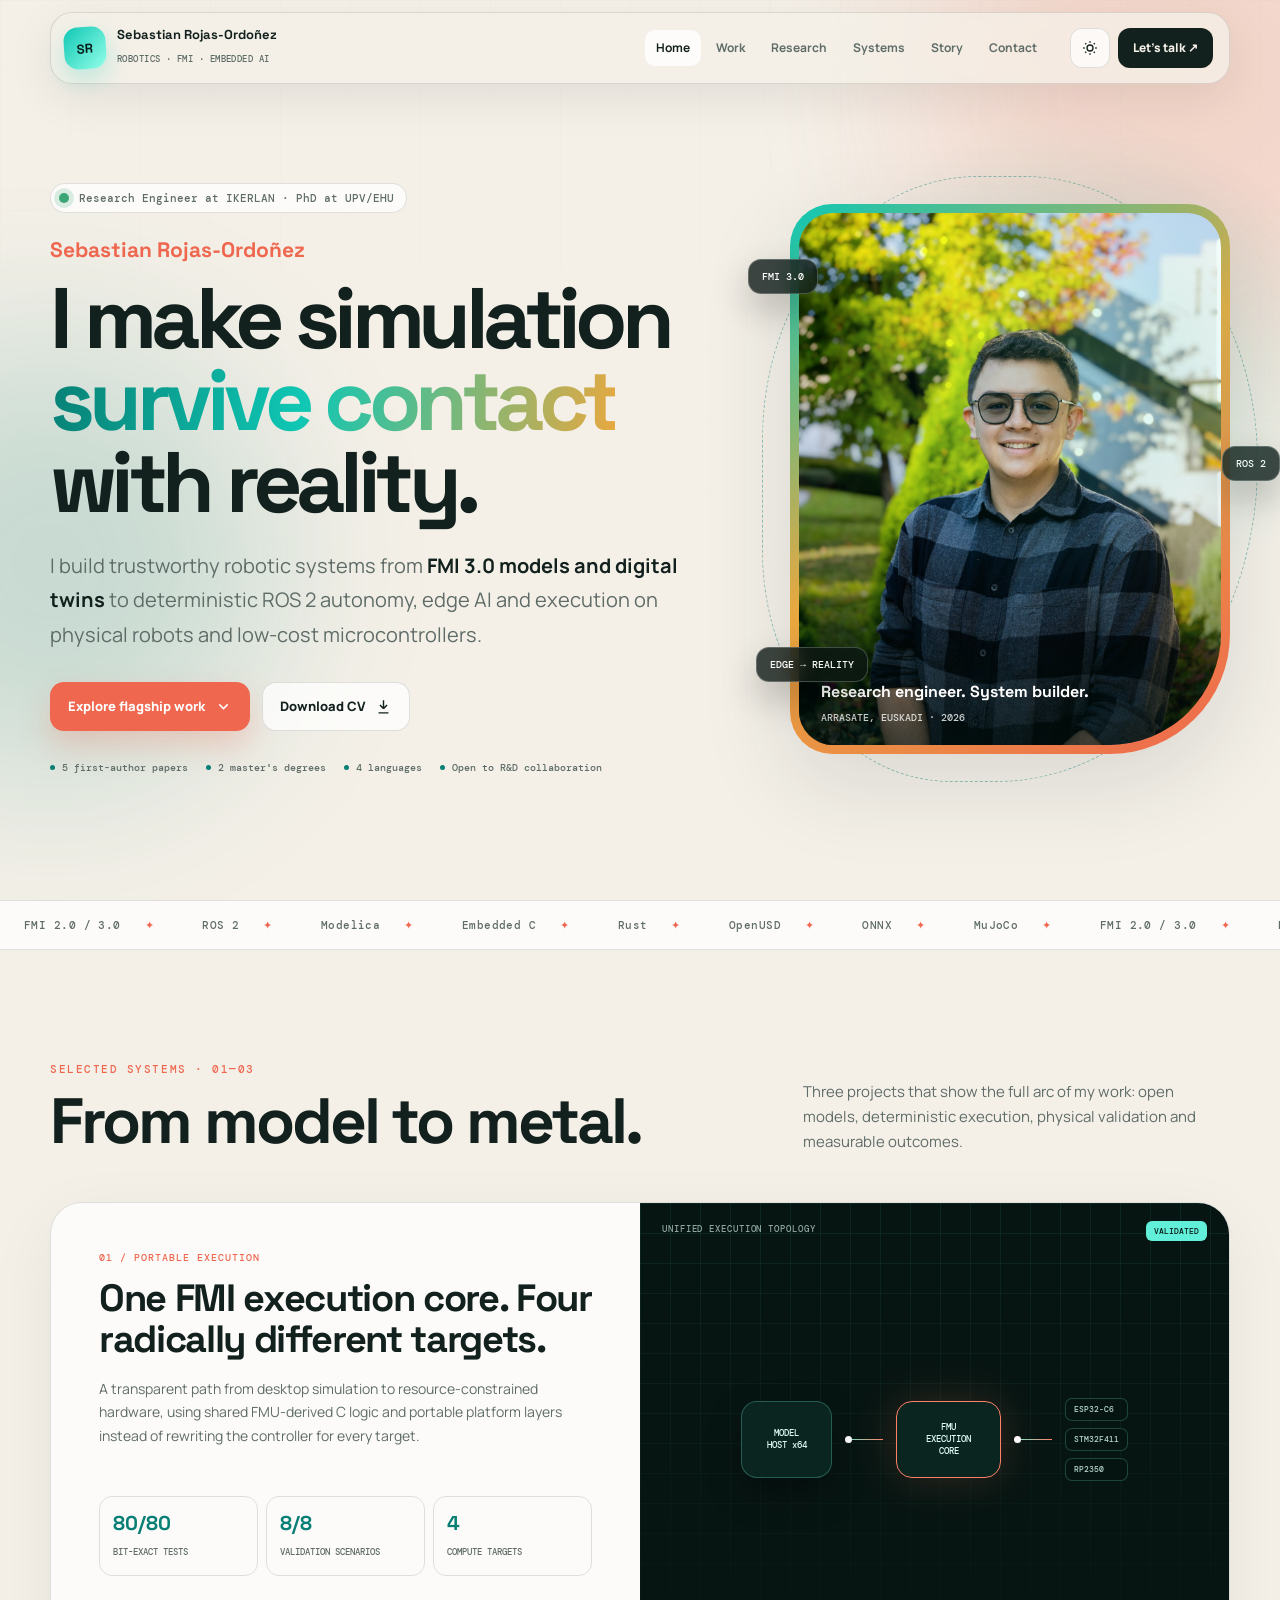
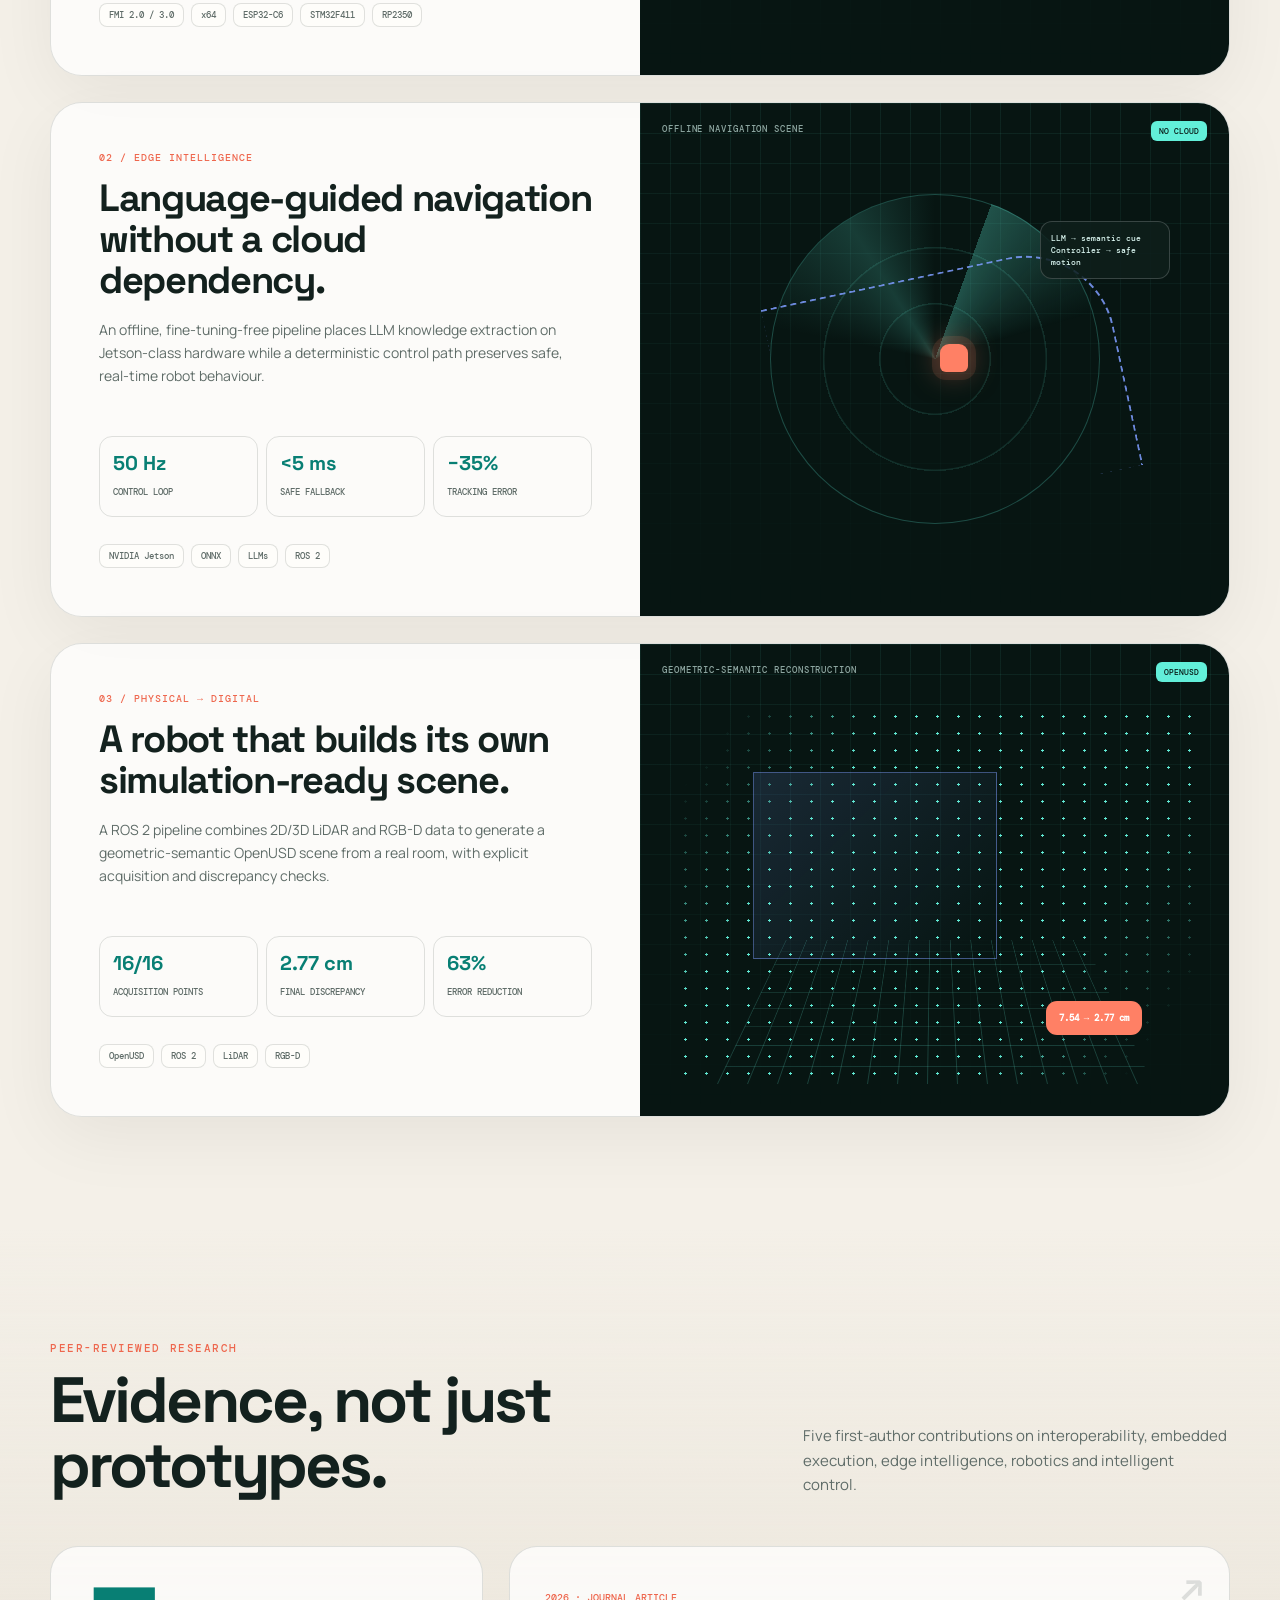
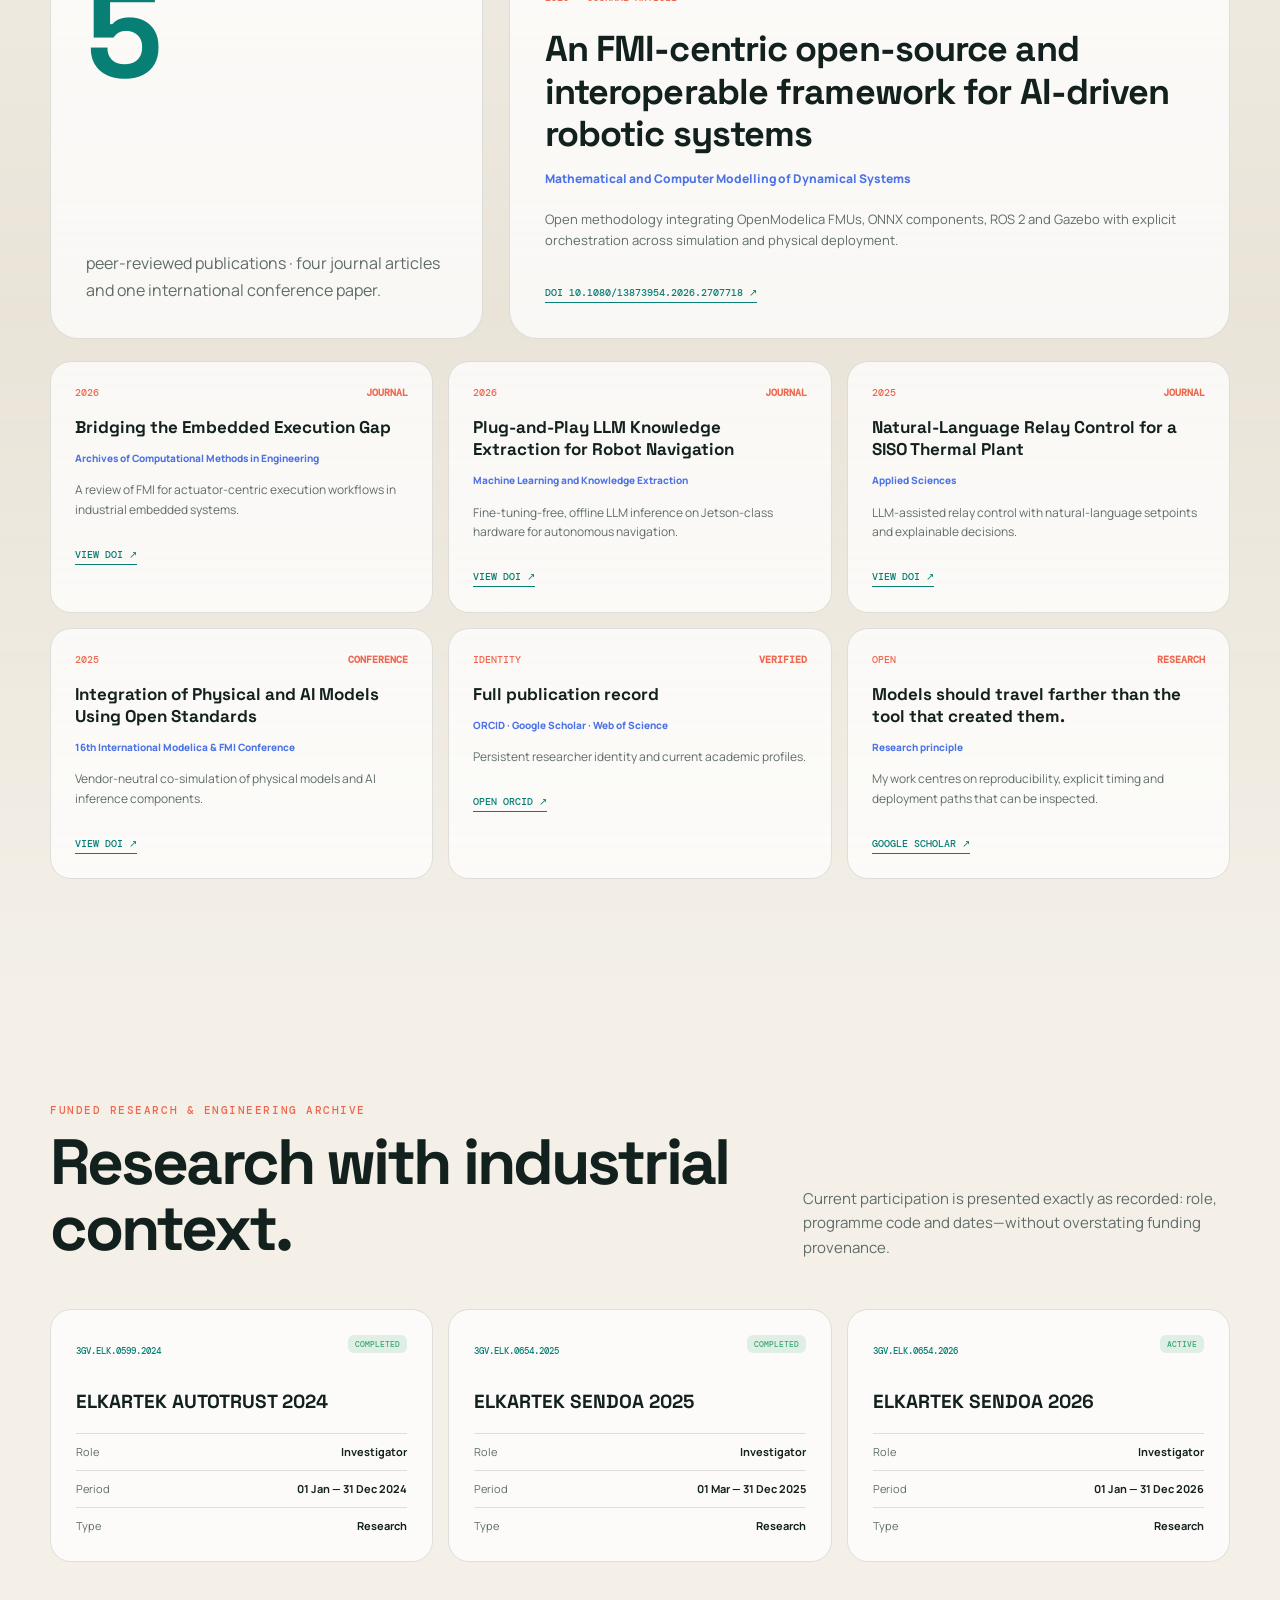
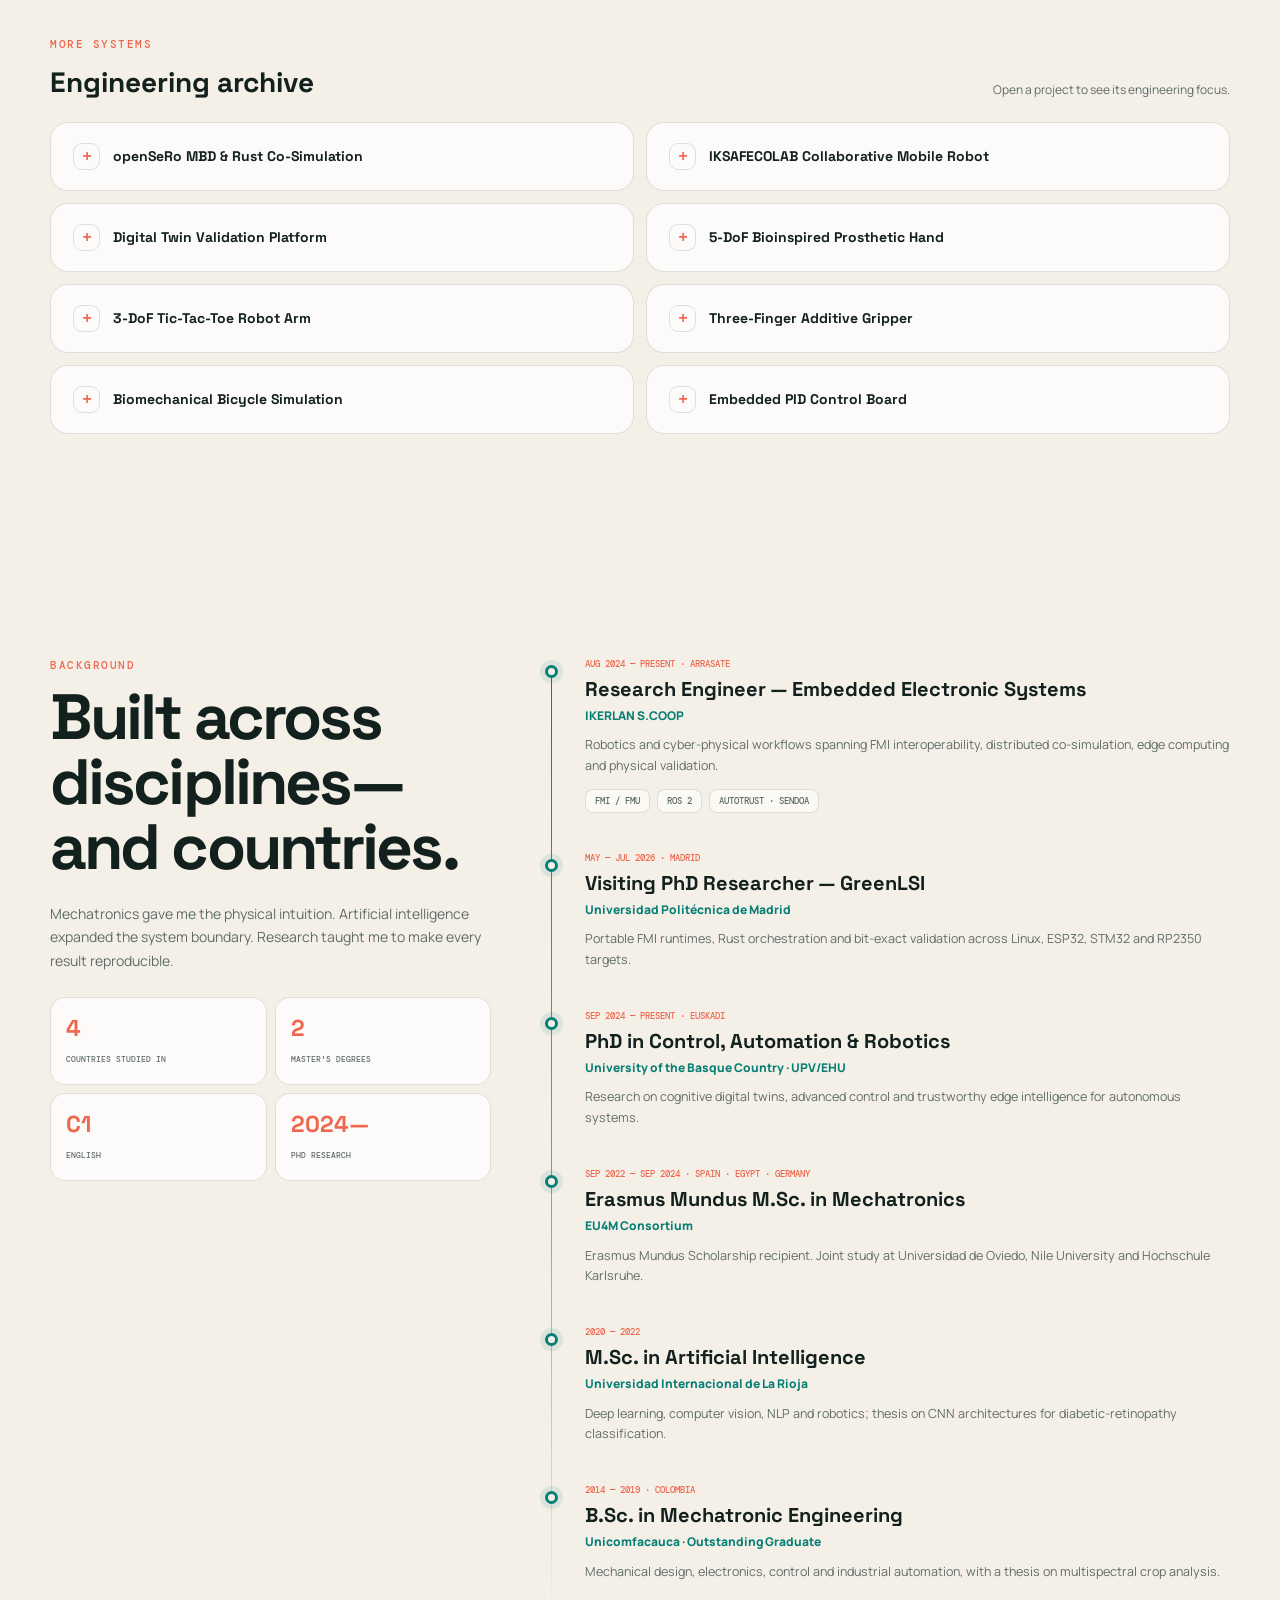
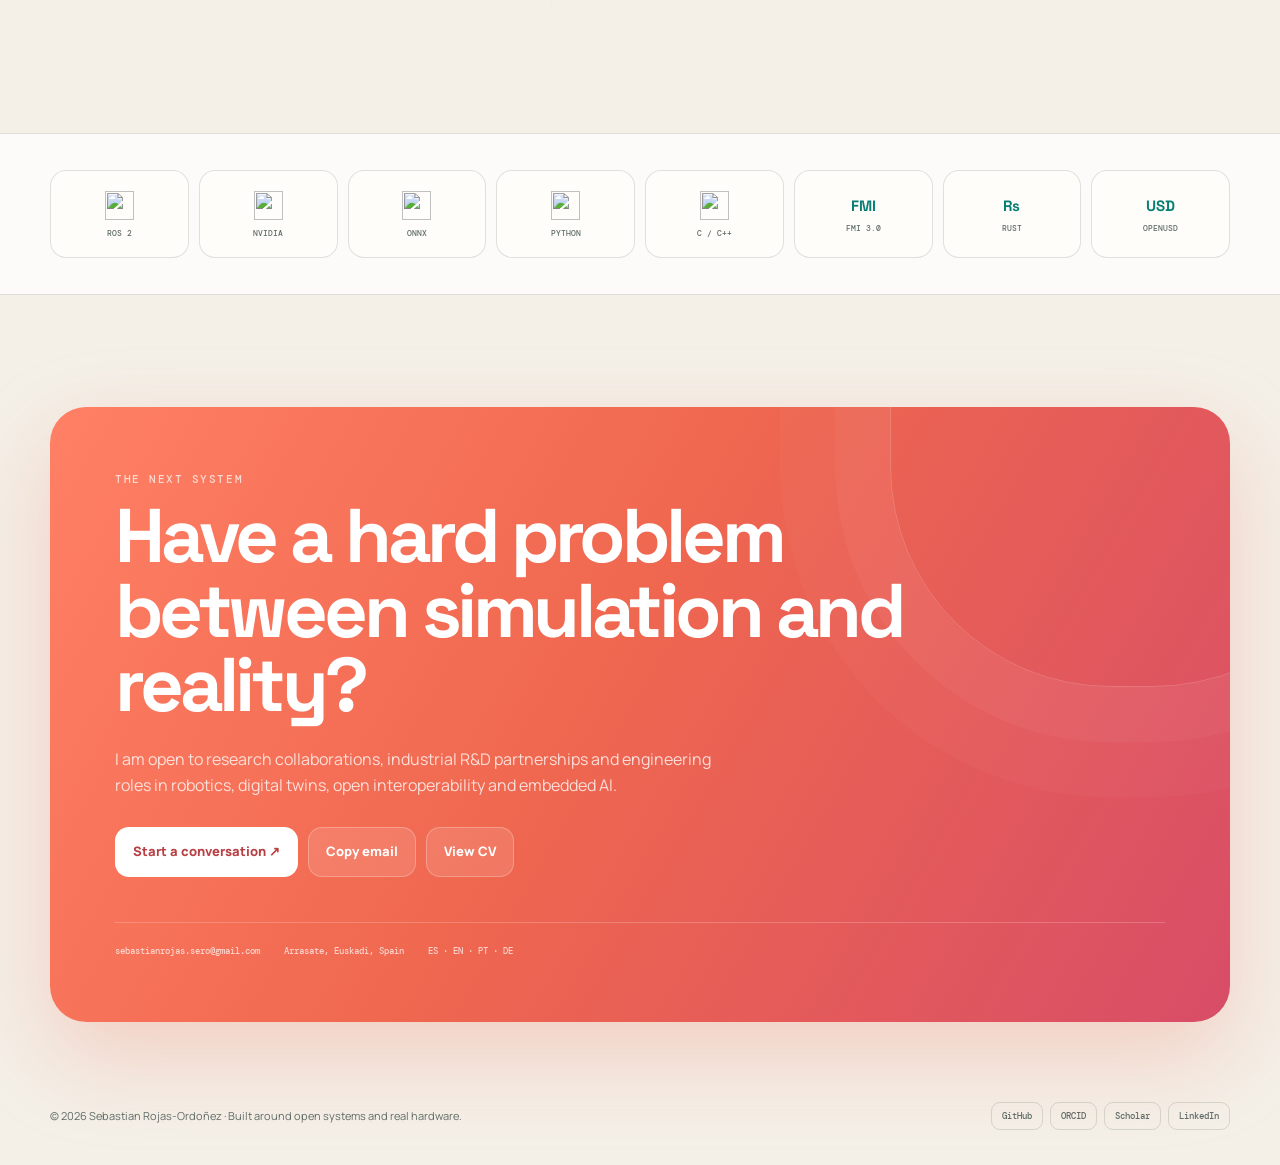
==== commit 39bd004e: "Redesign portfolio as an immersive visual experience" ====
--- a/index.html
+++ b/index.html
@@ -1,1697 +1,152 @@
-<!doctype html>
-<html lang="en">
-<head>
-  <meta charset="utf-8" />
-  <meta name="viewport" content="width=device-width,initial-scale=1" />
-  <title>Sebastian Rojas-Ordoñez · Robotics, FMI &amp; Embedded AI</title>
-  <meta name="description" content="PhD researcher and robotics systems engineer building open, reproducible workflows from FMI 3.0 and simulation to ROS 2 robots, edge AI, OpenUSD and embedded hardware." />
-  <meta name="author" content="Jose Sebastian Rojas Ordoñez" />
-  <meta property="og:title" content="Sebastian Rojas-Ordoñez · Robotics, FMI &amp; Embedded AI" />
-  <meta property="og:description" content="FMI 3.0 · ROS 2 · Embedded AI · OpenUSD · Reproducible sim-to-real systems" />
-  <meta property="og:type" content="website" />
-  <meta property="og:url" content="https://xn--sebastianrojas-ordoez-ubc.com/" />
-  <meta property="og:image" content="https://xn--sebastianrojas-ordoez-ubc.com/assets/profile.jpg" />
-  <meta name="twitter:card" content="summary_large_image" />
-  <meta name="twitter:title" content="Sebastian Rojas-Ordoñez · Robotics, FMI &amp; Embedded AI" />
-  <meta name="twitter:description" content="FMI 3.0 · ROS 2 · Embedded AI · OpenUSD · Reproducible sim-to-real systems" />
-  <meta name="twitter:image" content="https://xn--sebastianrojas-ordoez-ubc.com/assets/profile.jpg" />
-  <link rel="canonical" href="https://xn--sebastianrojas-ordoez-ubc.com/" />
-  <meta name="theme-color" content="#ffffff" media="(prefers-color-scheme: light)">
-  <meta name="theme-color" content="#0b1120" media="(prefers-color-scheme: dark)">
-
-  <script>
-    (function () {
-      try {
-        var t = localStorage.getItem('theme') ||
-                (window.matchMedia('(prefers-color-scheme: dark)').matches ? 'dark' : 'light');
-        document.documentElement.setAttribute('data-theme', t);
-      } catch (e) { document.documentElement.setAttribute('data-theme', 'light'); }
-    })();
-  </script>
-
-  <script type="application/ld+json">
-  {
-    "@context": "https://schema.org",
-    "@type": "Person",
-    "name": "Jose Sebastian Rojas Ordoñez",
-    "alternateName": "Sebastian Rojas-Ordoñez",
-    "url": "https://xn--sebastianrojas-ordoez-ubc.com/",
-    "image": "https://xn--sebastianrojas-ordoez-ubc.com/assets/profile.jpg",
-    "jobTitle": "Research Engineer and PhD Researcher",
-    "email": "mailto:sebastianrojas.sero@gmail.com",
-    "worksFor": [
-      { "@type": "Organization", "name": "IKERLAN S.COOP" },
-      { "@type": "CollegeOrUniversity", "name": "Universidad del País Vasco (UPV/EHU)" }
-    ],
-    "alumniOf": [
-      { "@type": "CollegeOrUniversity", "name": "EU4M Erasmus Mundus Consortium" },
-      { "@type": "CollegeOrUniversity", "name": "Universidad Internacional de La Rioja (UNIR)" },
-      { "@type": "CollegeOrUniversity", "name": "Corporación Universitaria Comfacauca (Unicomfacauca)" }
-    ],
-    "knowsAbout": ["Digital Twins", "FMI 2.0 and 3.0", "Modelica", "Co-Simulation", "Scheduled Execution", "Edge AI", "ROS 2", "Autonomous Robotics", "OpenUSD", "Isaac Sim", "MuJoCo", "Embedded Systems"],
-    "knowsLanguage": ["es", "en", "pt", "de"],
-    "sameAs": [
-      "https://scholar.google.com/citations?user=HSflBLwAAAAJ",
-      "https://orcid.org/0009-0000-5142-1284",
-      "https://www.webofscience.com/wos/author/record/PWG-6826-2026",
-      "https://github.com/SeRoMechatronic",
-      "https://www.linkedin.com/in/sebastian-rojasordoñez/",
-      "https://independent.academia.edu/Sebastian_RojasOrdo%C3%B1ez"
-    ]
-  }
-  </script>
-
-  <link rel="icon" href="data:image/svg+xml,<svg xmlns='http://www.w3.org/2000/svg' viewBox='0 0 100 100'><circle cx='50' cy='50' r='50' fill='%230d9488'/><text x='50' y='68' font-family='system-ui,sans-serif' font-weight='700' font-size='44' fill='%23fff' text-anchor='middle'>SR</text></svg>">
-
-  <link rel="preconnect" href="https://fonts.googleapis.com">
-  <link rel="preconnect" href="https://fonts.gstatic.com" crossorigin>
-  <link href="https://fonts.googleapis.com/css2?family=Inter:ital,wght@0,300;0,400;0,500;0,600;0,700;0,800;1,400&family=Space+Grotesk:wght@400;500;600;700&family=JetBrains+Mono:wght@400;500&display=swap" rel="stylesheet">
-
-  <style>
-    :root {
-      --bg:      #ffffff;
-      --bg-alt:  #f8fafc;
-      --surface: #f1f5f9;
-      --text:    #0f172a;
-      --muted:   #475569;
-      --muted2:  #94a3b8;
-      --border:  #e2e8f0;
-      --border2: #cbd5e1;
-      --teal:    #0d9488;
-      --teal-d:  #0f766e;
-      --teal-l:  #f0fdfa;
-      --teal-b:  #99f6e4;
-      --blue:    #1d4ed8;
-      --blue-l:  #eff6ff;
-      --blue-b:  #bfdbfe;
-      --amber:   #b45309;
-      --amber-l: #fffbeb;
-      --amber-b: #fde68a;
-      --pink:    #9d174d;
-      --pink-l:  #fdf2f8;
-      --pink-b:  #fbcfe8;
-      --green:   #15803d;
-      --green-l: #f0fdf4;
-      --green-b: #86efac;
-      --r: 10px;
-      --sh: 0 1px 3px rgba(0,0,0,.06), 0 1px 2px rgba(0,0,0,.04);
-      --sh-md: 0 4px 16px rgba(0,0,0,.07), 0 1px 4px rgba(0,0,0,.04);
-    }
-    html[data-theme="dark"] {
-      --bg:      #0b1120;
-      --bg-alt:  #0f172a;
-      --surface: #1e293b;
-      --text:    #e2e8f0;
-      --muted:   #94a3b8;
-      --muted2:  #64748b;
-      --border:  #1e293b;
-      --border2: #334155;
-      --teal:    #2dd4bf;
-      --teal-d:  #5eead4;
-      --teal-l:  #0b2e2a;
-      --teal-b:  #115e59;
-      --blue:    #60a5fa;
-      --blue-l:  #16233f;
-      --blue-b:  #1e40af;
-      --amber:   #fbbf24;
-      --amber-l: #2e1c05;
-      --amber-b: #92400e;
-      --pink:    #f472b6;
-      --pink-l:  #3b0a22;
-      --pink-b:  #9d174d;
-      --green:   #4ade80;
-      --green-l: #07270f;
-      --green-b: #166534;
-      --sh: 0 1px 3px rgba(0,0,0,.4), 0 1px 2px rgba(0,0,0,.3);
-      --sh-md: 0 4px 16px rgba(0,0,0,.45), 0 1px 4px rgba(0,0,0,.3);
-    }
-    *, *::before, *::after { box-sizing: border-box; }
-    html { color-scheme: light; }
-    html[data-theme="dark"] { color-scheme: dark; }
-    body {
-      margin: 0; font-family: Inter, system-ui, sans-serif;
-      color: var(--text); background: var(--bg);
-      -webkit-font-smoothing: antialiased; line-height: 1.6;
-    }
-    a:focus-visible, button:focus-visible {
-      outline: 2px solid var(--teal); outline-offset: 2px; border-radius: 4px;
-    }
-    .skip {
-      position: absolute; left: -9999px; top: 0; z-index: 100;
-      background: var(--teal); color: #fff; padding: 10px 18px;
-      border-radius: 0 0 10px 0; font-weight: 600; font-size: 14px;
-    }
-    .skip:focus { left: 0; }
-    h1,h2,h3 { font-family: 'Space Grotesk', sans-serif; }
-    a { color: inherit; text-decoration: none; }
-    p { margin: 0; }
-    img { display: block; }
-
-    /* ── NAV ───────────────────────────────────────────────── */
-    .nav {
-      position: sticky; top: 0; z-index: 50;
-      background: rgba(255,255,255,.93);
-      backdrop-filter: blur(14px); -webkit-backdrop-filter: blur(14px);
-      border-bottom: 1px solid var(--border);
-    }
-    html[data-theme="dark"] .nav { background: rgba(11,17,32,.88); }
-    .nav-inner {
-      max-width: 1100px; margin: 0 auto; padding: 0 24px;
-      display: flex; align-items: center; justify-content: space-between;
-      height: 58px; gap: 12px;
-    }
-    .brand { display: flex; align-items: center; gap: 10px; flex-shrink: 0; }
-    .av {
-      width: 30px; height: 30px; border-radius: 50%;
-      background: linear-gradient(135deg, var(--teal), var(--blue));
-      display: flex; align-items: center; justify-content: center;
-      font-family: 'Space Grotesk', sans-serif; font-weight: 700;
-      font-size: 11px; color: #fff; flex-shrink: 0;
-    }
-    .brand-name { font-weight: 700; font-size: 14px; font-family: 'Space Grotesk', sans-serif; white-space: nowrap; }
-    .brand-sub  { font-size: 11px; color: var(--muted2); white-space: nowrap; }
-
-    .nav-tabs { display: flex; gap: 2px; }
-    .tab-btn {
-      padding: 6px 13px; border-radius: 7px;
-      border: none; background: transparent;
-      font-size: 13.5px; font-weight: 500; font-family: inherit;
-      color: var(--muted); cursor: pointer; transition: all .14s;
-    }
-    .tab-btn:hover { color: var(--text); background: var(--surface); }
-    .tab-btn.active {
-      color: var(--teal-d); background: var(--teal-l);
-      font-weight: 600;
-    }
-    .nav-cta {
-      padding: 7px 16px; border-radius: 8px;
-      background: var(--teal); color: #fff;
-      font-size: 13px; font-weight: 600;
-      font-family: 'Space Grotesk', sans-serif;
-      transition: background .14s; white-space: nowrap; flex-shrink: 0;
-    }
-    .nav-cta:hover { background: var(--teal-d); }
-    html[data-theme="dark"] .nav-cta { color: #042f2e; }
-
-    .theme-btn {
-      width: 34px; height: 34px; border-radius: 8px;
-      border: 1px solid var(--border); background: transparent;
-      color: var(--muted); cursor: pointer; flex-shrink: 0;
-      display: flex; align-items: center; justify-content: center;
-      transition: all .14s;
-    }
-    .theme-btn:hover { border-color: var(--teal); color: var(--teal-d); background: var(--teal-l); }
-    .theme-btn svg { width: 16px; height: 16px; fill: currentColor; }
-    .theme-btn .ic-sun { display: none; }
-    html[data-theme="dark"] .theme-btn .ic-sun  { display: block; }
-    html[data-theme="dark"] .theme-btn .ic-moon { display: none; }
-
-    /* ── TABS ──────────────────────────────────────────────── */
-    .tab-content { display: none; animation: fi .22s ease; }
-    .tab-content.active { display: block; }
-    @keyframes fi { from { opacity: 0; } to { opacity: 1; } }
-
-    /* ── LAYOUT HELPERS ────────────────────────────────────── */
-    .wrap   { max-width: 1100px; margin: 0 auto; padding: 0 24px; }
-    .pg     { padding-top: 52px; padding-bottom: 80px; }
-    .ph     { margin-bottom: 36px; padding-bottom: 24px; border-bottom: 1px solid var(--border); }
-    .ph h2  { margin: 0 0 6px; font-size: 28px; letter-spacing: -.4px; }
-    .ph p   { color: var(--muted); font-size: 15px; }
-    .ph-meta { display: flex; gap: 8px; flex-wrap: wrap; margin-top: 12px; }
-    .eyebrow {
-      font-size: 11px; font-weight: 700; letter-spacing: 1.3px;
-      text-transform: uppercase; color: var(--muted2);
-      display: flex; align-items: center; gap: 10px;
-      margin-bottom: 20px;
-    }
-    .eyebrow::after { content: ""; flex: 1; height: 1px; background: var(--border); }
-
-    /* ── TAGS / PILLS ──────────────────────────────────────── */
-    .tag {
-      display: inline-block; font-size: 11.5px; font-weight: 500;
-      padding: 3px 9px; border-radius: 4px;
-      border: 1px solid var(--border); background: var(--surface); color: var(--muted);
-    }
-    .tc { border-color: var(--teal-b);  color: var(--teal);  background: var(--teal-l); }
-    .tb { border-color: var(--blue-b);  color: var(--blue);  background: var(--blue-l); }
-    .ta { border-color: var(--amber-b); color: var(--amber); background: var(--amber-l); }
-    .tp { border-color: var(--pink-b);  color: var(--pink);  background: var(--pink-l); }
-    .tg { border-color: var(--green-b); color: var(--green); background: var(--green-l); }
-    .tags { display: flex; flex-wrap: wrap; gap: 6px; }
-
-    /* ── REVEAL ────────────────────────────────────────────── */
-    .rv { opacity: 0; transform: translateY(14px); transition: opacity .48s ease, transform .48s ease; }
-    .rv.in { opacity: 1; transform: none; }
-
-    /* ════════════════════════════════════════════════
-       HOME
-    ════════════════════════════════════════════════ */
-    .home-pg { padding-top: 60px; padding-bottom: 80px; }
-    .hero { display: grid; grid-template-columns: 1fr 280px; gap: 60px; align-items: start; }
-
-    .chips { display: flex; flex-wrap: wrap; gap: 7px; margin-bottom: 24px; }
-    .chip {
-      display: inline-flex; align-items: center; gap: 5px;
-      padding: 4px 11px; border-radius: 99px;
-      border: 1px solid var(--border2); background: var(--bg-alt);
-      font-size: 11.5px; font-weight: 600; color: var(--muted); letter-spacing: .1px;
-    }
-    .chip-dot { width: 5px; height: 5px; border-radius: 50%; }
-
-    h1 { margin: 0 0 6px; font-size: 50px; line-height: 1.06; letter-spacing: -2.5px; font-weight: 700; }
-    .h1-role { display: block; font-size: 17px; color: var(--teal-d); font-weight: 600; margin-bottom: 22px; letter-spacing: -.2px; }
-    .bio { font-size: 15.5px; line-height: 1.76; color: var(--muted); max-width: 520px; }
-    .bio + .bio { margin-top: 14px; }
-
-    .divider { height: 1px; background: var(--border); margin: 28px 0; max-width: 520px; }
-
-    .hlinks { display: flex; flex-wrap: wrap; gap: 8px; }
-    .hl {
-      display: inline-flex; align-items: center; gap: 7px;
-      padding: 8px 13px; border-radius: 8px;
-      border: 1px solid var(--border); font-size: 13px; font-weight: 600;
-      color: var(--muted); transition: all .14s;
-    }
-    .hl:hover { border-color: var(--teal); color: var(--teal-d); background: var(--teal-l); }
-    .hl svg { width: 15px; height: 15px; fill: currentColor; }
-
-    .photo-box {
-      border-radius: 14px; overflow: hidden;
-      border: 1px solid var(--border); box-shadow: var(--sh-md);
-      aspect-ratio: 3/3.6;
-    }
-    .photo-box img { width: 100%; height: 100%; object-fit: cover; object-position: center top; }
-
-    .stat-g { display: grid; grid-template-columns: 1fr 1fr; gap: 9px; margin-top: 14px; }
-    .sc {
-      padding: 14px 16px; border-radius: var(--r);
-      border: 1px solid var(--border); background: var(--bg-alt);
-    }
-    .sc-n { font-size: 24px; font-weight: 700; font-family: 'Space Grotesk', sans-serif; line-height: 1; margin-bottom: 4px; }
-    .sc-n .u { font-size: 14px; color: var(--teal); }
-    .sc-l { font-size: 12.5px; font-weight: 600; }
-    .sc-s { font-size: 11px; color: var(--muted2); margin-top: 2px; }
-
-    .tools-row { margin-top: 52px; padding-top: 44px; border-top: 1px solid var(--border); }
-    .tc-grid { display: grid; grid-template-columns: repeat(4, 1fr); gap: 14px; margin-top: 16px; }
-    .tc-card {
-      text-align: center; padding: 20px 12px 16px;
-      border-radius: var(--r); border: 1px solid var(--border);
-      background: var(--bg-alt);
-      transition: box-shadow .18s, border-color .18s;
-    }
-    .tc-card:hover { box-shadow: var(--sh-md); border-color: var(--border2); background: var(--bg); }
-    .tc-logo { width: 42px; height: 42px; object-fit: contain; display: block; margin: 0 auto 10px; }
-    html[data-theme="dark"] .tc-logo {
-      background: #e2e8f0; border-radius: 9px; padding: 5px;
-      width: 44px; height: 44px;
-    }
-    .tc-abbr {
-      width: 42px; height: 42px; border-radius: 9px; margin: 0 auto 10px;
-      background: linear-gradient(135deg, var(--teal-l), var(--blue-l));
-      border: 1px solid var(--border2);
-      display: flex; align-items: center; justify-content: center;
-      font-size: 10px; font-weight: 800; letter-spacing: .3px;
-      color: var(--teal-d); font-family: 'Space Grotesk', sans-serif;
-    }
-    .tc-name { font-size: 12.5px; font-weight: 600; color: var(--muted); line-height: 1.35; }
-
-    /* ════════════════════════════════════════════════
-       RESEARCH TAB
-    ════════════════════════════════════════════════ */
-    .pub-list { display: flex; flex-direction: column; gap: 16px; }
-    .pub {
-      display: flex; gap: 0;
-      border: 1px solid var(--border); border-radius: var(--r);
-      overflow: hidden; background: var(--bg);
-      transition: box-shadow .18s, border-color .18s;
-    }
-    .pub:hover { box-shadow: var(--sh-md); border-color: var(--border2); }
-    .pub-stripe { width: 4px; flex-shrink: 0; }
-    .pub-body { padding: 22px 26px; flex: 1; }
-    .pub-top { display: flex; align-items: flex-start; justify-content: space-between; gap: 16px; margin-bottom: 8px; }
-    .pub-title { font-size: 16.5px; font-weight: 700; font-family: 'Space Grotesk', sans-serif; line-height: 1.35; color: var(--text); flex: 1; }
-    .pub-badge {
-      font-size: 10.5px; font-weight: 700; padding: 3px 9px; border-radius: 4px;
-      text-transform: uppercase; letter-spacing: .4px; white-space: nowrap; flex-shrink: 0;
-    }
-    .pb-pub  { background: var(--green-l); color: var(--green); border: 1px solid var(--green-b); }
-    .pb-conf { background: var(--blue-l);  color: var(--blue);  border: 1px solid var(--blue-b); }
-    .pb-prep { background: var(--amber-l); color: var(--amber); border: 1px solid var(--amber-b); }
-
-    .pub-meta {
-      font-size: 13px; color: var(--muted); margin-bottom: 10px;
-      display: flex; flex-wrap: wrap; align-items: center; gap: 6px;
-    }
-    .pub-journal { font-weight: 600; color: var(--blue); }
-    .pub-year    { font-family: 'JetBrains Mono', monospace; font-size: 12px; color: var(--muted2); }
-    .pub-impact  { font-size: 11.5px; font-weight: 600; color: var(--muted2); }
-    .pub-dot     { width: 3px; height: 3px; border-radius: 50%; background: var(--muted2); }
-
-    .pub-summary { font-size: 14px; color: var(--muted); line-height: 1.68; margin-bottom: 14px; }
-    .pub-footer  { display: flex; align-items: center; justify-content: space-between; flex-wrap: wrap; gap: 10px; }
-    .doi-link {
-      display: inline-flex; align-items: center; gap: 5px;
-      padding: 5px 12px; border-radius: 6px;
-      border: 1px solid var(--border); background: var(--bg-alt);
-      font-size: 11.5px; font-weight: 600; color: var(--muted);
-      font-family: 'JetBrains Mono', monospace; transition: all .14s;
-    }
-    .doi-link:hover { border-color: var(--teal); color: var(--teal-d); background: var(--teal-l); }
-    .doi-link svg { width: 12px; height: 12px; fill: currentColor; }
-
-    .research-int { margin-top: 48px; }
-
-    /* ════════════════════════════════════════════════
-       ENGINEERING TAB
-    ════════════════════════════════════════════════ */
-    .del-grid { display: grid; grid-template-columns: 1fr 1fr; gap: 16px; margin-bottom: 56px; }
-    .del {
-      padding: 26px; border-radius: var(--r);
-      border: 1px solid var(--border); background: var(--bg);
-      display: flex; flex-direction: column;
-      transition: box-shadow .18s, border-color .18s;
-    }
-    .del:hover { box-shadow: var(--sh-md); border-color: var(--border2); }
-    .del-top { display: flex; justify-content: space-between; align-items: flex-start; margin-bottom: 12px; gap: 10px; }
-    .del-title { font-size: 15.5px; font-weight: 700; font-family: 'Space Grotesk', sans-serif; line-height: 1.3; }
-    .del-badge {
-      font-size: 10px; font-weight: 700; padding: 3px 8px; border-radius: 4px;
-      text-transform: uppercase; letter-spacing: .3px; white-space: nowrap; flex-shrink: 0;
-    }
-    .db-active   { background: var(--green-l); color: var(--green); border: 1px solid var(--green-b); }
-    .db-funded   { background: var(--amber-l); color: var(--amber); border: 1px solid var(--amber-b); }
-    .db-thesis   { background: var(--blue-l);  color: var(--blue);  border: 1px solid var(--blue-b); }
-    .db-impact   { background: var(--pink-l);  color: var(--pink);  border: 1px solid var(--pink-b); }
-
-    .del-kv { display: flex; flex-direction: column; gap: 8px; flex: 1; margin-bottom: 16px; }
-    .kv { display: grid; grid-template-columns: 80px 1fr; gap: 6px; font-size: 13px; }
-    .kv-k { font-weight: 700; color: var(--muted2); text-transform: uppercase; letter-spacing: .5px; font-size: 10.5px; padding-top: 2px; }
-    .kv-v { color: var(--muted); line-height: 1.55; }
-    .kv-v strong { color: var(--text); }
-    .del-links { margin-top: 14px; display: flex; flex-wrap: wrap; gap: 8px; }
-
-    .program-grid { display: grid; grid-template-columns: repeat(3, 1fr); gap: 14px; margin-bottom: 48px; }
-    .program {
-      padding: 20px; border-radius: var(--r); border: 1px solid var(--border);
-      background: var(--bg-alt); display: flex; flex-direction: column; gap: 12px;
-    }
-    .program-top { display: flex; align-items: flex-start; justify-content: space-between; gap: 10px; }
-    .program-code { color: var(--teal-d); font: 500 10.5px/1.4 'JetBrains Mono', monospace; }
-    .program h3 { margin: 0; font-size: 16px; line-height: 1.3; }
-    .program-meta { margin-top: auto; display: grid; gap: 6px; }
-    .program-row { display: flex; justify-content: space-between; gap: 12px; padding-top: 7px; border-top: 1px solid var(--border); font-size: 11.5px; color: var(--muted2); }
-    .program-row strong { color: var(--muted); font-weight: 600; text-align: right; }
-
-    /* skills */
-    .skills-canva { display: grid; grid-template-columns: repeat(3, 1fr); gap: 36px 28px; }
-    .sc-col { text-align: center; }
-    .sc-icon { font-size: 44px; line-height: 1; margin-bottom: 10px; }
-    .sc-title { font-size: 15px; font-weight: 700; font-family: 'Space Grotesk', sans-serif; margin-bottom: 12px; color: var(--text); }
-    .sc-item { font-size: 13px; color: var(--muted); line-height: 1.8; }
-
-    /* ════════════════════════════════════════════════
-       BACKGROUND TAB
-    ════════════════════════════════════════════════ */
-    .jst-outer { overflow-x: auto; margin-bottom: 52px; }
-    .jst {
-      display: grid;
-      grid-template-columns: repeat(6, minmax(130px, 1fr));
-      grid-template-rows: auto 60px auto;
-      min-width: 720px;
-    }
-    .jst-bar {
-      grid-row: 2; grid-column: 1 / -1;
-      position: relative;
-      display: flex; align-items: center; justify-content: space-around;
-    }
-    .jst-bar::before {
-      content: ""; position: absolute; top: 50%; height: 2px;
-      left: calc(100% / 12); right: calc(100% / 12);
-      transform: translateY(-50%);
-      background: linear-gradient(90deg, var(--teal) 0%, var(--blue) 100%);
-    }
-    .jst-node {
-      width: 44px; height: 44px; border-radius: 50%;
-      position: relative; z-index: 2;
-      display: flex; align-items: center; justify-content: center;
-      font-family: 'Space Grotesk', sans-serif; font-weight: 800; font-size: 13px; color: #fff;
-      background: linear-gradient(135deg, var(--teal), var(--blue));
-      box-shadow: 0 3px 16px rgba(13,148,136,.3);
-    }
-    .jst-up {
-      grid-row: 1; align-self: end;
-      text-align: center; padding: 0 6px;
-    }
-    .jst-up::after {
-      content: ""; display: block;
-      width: 1px; height: 16px;
-      background: var(--border2); margin: 10px auto 0;
-    }
-    .jst-dn {
-      grid-row: 3; align-self: start;
-      text-align: center; padding: 0 6px;
-    }
-    .jst-dn::before {
-      content: ""; display: block;
-      width: 1px; height: 16px;
-      background: var(--border2); margin: 0 auto 10px;
-    }
-    .jst-flag { font-size: 24px; margin-bottom: 6px; }
-    .jst-loc  { font-size: 10px; font-weight: 700; text-transform: uppercase; letter-spacing: .8px; color: var(--muted2); margin-bottom: 4px; }
-    .jst-inst { font-size: 13px; font-weight: 700; font-family: 'Space Grotesk', sans-serif; color: var(--text); margin-bottom: 3px; }
-    .jst-yr   { font-size: 10px; font-family: 'JetBrains Mono', monospace; color: var(--muted2); margin-bottom: 5px; }
-    .jst-deg  { font-size: 11.5px; color: var(--muted); line-height: 1.45; }
-
-    .tl-wrap { display: flex; flex-direction: column; margin-bottom: 52px; }
-    .ti { display: grid; grid-template-columns: 150px 1fr; gap: 0 28px; padding-bottom: 32px; }
-    .ti:last-child { padding-bottom: 0; }
-    .ti-left { padding-top: 4px; }
-    .ti-date { font-size: 11.5px; font-family: 'JetBrains Mono', monospace; color: var(--muted2); line-height: 1.5; }
-    .ti-badge {
-      display: inline-block; margin-top: 7px;
-      font-size: 10px; font-weight: 700; padding: 3px 8px; border-radius: 4px;
-      letter-spacing: .3px; text-transform: uppercase;
-    }
-    .bb-res  { background: var(--teal-l);  color: var(--teal);  border: 1px solid var(--teal-b); }
-    .bb-edu  { background: var(--blue-l);  color: var(--blue);  border: 1px solid var(--blue-b); }
-    .bb-work { background: var(--pink-l);  color: var(--pink);  border: 1px solid var(--pink-b); }
-
-    .ti-right {
-      border-left: 2px solid var(--border); padding-left: 26px; position: relative;
-    }
-    .ti-right::before {
-      content: ""; position: absolute; left: -5px; top: 7px;
-      width: 8px; height: 8px; border-radius: 50%;
-      background: var(--teal); border: 2px solid var(--bg);
-      box-shadow: 0 0 0 2px var(--teal);
-    }
-    .ti.edu .ti-right::before  { background: var(--blue);  box-shadow: 0 0 0 2px var(--blue); }
-    .ti.work .ti-right::before { background: var(--muted2); box-shadow: 0 0 0 2px var(--muted2); }
-
-    .ti-role { font-size: 16.5px; font-weight: 700; font-family: 'Space Grotesk', sans-serif; line-height: 1.3; }
-    .ti-org  { font-size: 13.5px; color: var(--teal-d); font-weight: 600; margin-top: 3px; }
-    .ti-desc { font-size: 13.5px; color: var(--muted); margin-top: 9px; line-height: 1.68; }
-    .ti-sub  { display: flex; flex-direction: column; gap: 7px; margin-top: 10px; }
-    .ti-sub-e {
-      padding: 9px 13px; border-radius: 7px;
-      border: 1px solid var(--border); background: var(--bg-alt);
-      font-size: 12.5px;
-    }
-    .ti-sub-e b   { font-weight: 700; font-size: 13px; }
-    .ti-sub-e .lo { font-family: 'JetBrains Mono', monospace; font-size: 11px; color: var(--muted2); margin-left: 7px; }
-    .ti-sub-e p   { color: var(--muted); margin-top: 3px; }
-    .ti-pills { display: flex; flex-wrap: wrap; gap: 6px; margin-top: 10px; }
-
-    /* awards */
-    .aw-list { display: flex; flex-direction: column; gap: 9px; }
-    .aw {
-      display: flex; align-items: flex-start; gap: 13px;
-      padding: 14px 18px; border-radius: var(--r);
-      border: 1px solid var(--border); background: var(--bg-alt);
-      transition: border-color .14s;
-    }
-    .aw:hover { border-color: var(--border2); }
-    .aw-icon {
-      width: 28px; height: 28px; border-radius: 7px; flex-shrink: 0;
-      background: var(--amber-l); border: 1px solid var(--amber-b);
-      display: flex; align-items: center; justify-content: center;
-    }
-    .aw-icon svg { width: 13px; height: 13px; fill: var(--amber); }
-    .aw-name { font-size: 13.5px; font-weight: 600; }
-    .aw-org  { font-size: 12px; color: var(--muted); margin-top: 2px; }
-    .aw-yr   { font-size: 11.5px; font-family: 'JetBrains Mono', monospace; color: var(--muted2); white-space: nowrap; flex-shrink: 0; margin-left: auto; padding-top: 1px; }
-
-    /* ════════════════════════════════════════════════
-       CONTACT TAB
-    ════════════════════════════════════════════════ */
-    .ct-grid  { display: grid; grid-template-columns: 1fr 1fr; gap: 16px; }
-    .ct-card  { padding: 24px 26px; border-radius: var(--r); border: 1px solid var(--border); background: var(--bg-alt); }
-    .ct-card.full { grid-column: 1 / -1; }
-    .ct-lbl   { font-size: 10.5px; font-weight: 700; letter-spacing: 1.1px; text-transform: uppercase; color: var(--muted2); margin-bottom: 9px; }
-    .ct-val   { font-size: 17px; font-weight: 700; font-family: 'Space Grotesk', sans-serif; }
-    .ct-sub   { font-size: 13px; color: var(--muted); margin-top: 6px; line-height: 1.5; }
-    .copy-btn {
-      display: inline-flex; align-items: center; gap: 6px;
-      margin-top: 11px; padding: 6px 13px; border-radius: 7px;
-      border: 1px solid var(--border); background: var(--bg);
-      font-size: 12px; font-weight: 600; color: var(--muted);
-      cursor: pointer; font-family: inherit; transition: all .14s;
-    }
-    .copy-btn:hover { border-color: var(--teal); color: var(--teal-d); background: var(--teal-l); }
-    .copy-btn svg { width: 12px; height: 12px; fill: currentColor; }
-
-    .prof-grid { display: grid; grid-template-columns: repeat(3, 1fr); gap: 9px; margin-top: 12px; }
-    .pl {
-      display: flex; align-items: center; gap: 10px;
-      padding: 12px 14px; border-radius: 9px;
-      border: 1px solid var(--border); background: var(--bg);
-      transition: all .14s;
-    }
-    .pl:hover { border-color: var(--teal); background: var(--teal-l); }
-    .pl svg   { width: 17px; height: 17px; fill: var(--muted); flex-shrink: 0; transition: fill .14s; }
-    .pl:hover svg { fill: var(--teal-d); }
-    .pl-n { font-size: 13px; font-weight: 700; }
-    .pl-s { font-size: 11px; color: var(--muted2); margin-top: 1px; }
-
-    .lang-g { display: grid; grid-template-columns: repeat(4, 1fr); gap: 9px; }
-    .lc { padding: 13px 15px; border-radius: 8px; border: 1px solid var(--border); background: var(--bg); }
-    .lc-n { font-size: 14px; font-weight: 700; font-family: 'Space Grotesk', sans-serif; }
-    .lc-l { font-size: 11.5px; color: var(--muted); margin-top: 3px; }
-    .lc-b { height: 3px; border-radius: 99px; background: var(--border); margin-top: 8px; overflow: hidden; }
-    .lc-f { height: 100%; border-radius: 99px; background: linear-gradient(90deg, var(--teal), var(--blue)); }
-
-    /* ── FOOTER ────────────────────────────────────────────── */
-    .site-footer {
-      border-top: 1px solid var(--border); background: var(--bg-alt);
-    }
-    .ft-inner {
-      display: flex; align-items: center; justify-content: space-between;
-      flex-wrap: wrap; gap: 10px 24px; padding-top: 26px; padding-bottom: 26px;
-    }
-    .ft-c { font-size: 12.5px; color: var(--muted2); }
-    .ft-links { display: flex; gap: 16px; }
-    .ft-links a { font-size: 12.5px; font-weight: 600; color: var(--muted); transition: color .14s; }
-    .ft-links a:hover { color: var(--teal-d); }
-
-    /* ── RESPONSIVE ────────────────────────────────────────── */
-    @media (max-width: 900px) {
-      .hero      { grid-template-columns: 1fr; gap: 40px; }
-      .del-grid  { grid-template-columns: 1fr; }
-      .program-grid { grid-template-columns: 1fr; }
-      .tc-grid   { grid-template-columns: repeat(3, 1fr); }
-      .skills-canva { grid-template-columns: 1fr 1fr; }
-      .ti        { grid-template-columns: 1fr; gap: 4px; }
-      .ti-left   { display: flex; align-items: center; gap: 8px; padding: 0; }
-      .ti-right  { border-left: none; padding-left: 0; border-top: 2px solid var(--border); padding-top: 12px; margin-top: 6px; }
-      .ti-right::before { display: none; }
-      .ct-grid   { grid-template-columns: 1fr; }
-      .prof-grid { grid-template-columns: 1fr 1fr; }
-      .lang-g    { grid-template-columns: 1fr 1fr; }
-    }
-    @media (max-width: 600px) {
-      h1 { font-size: 36px; letter-spacing: -1.5px; }
-      .nav-cta { display: none; }
-      .nav-inner { padding: 0 14px; gap: 8px; }
-      .brand-name, .brand-sub { display: none; }
-      .nav-tabs {
-        overflow-x: auto; -webkit-overflow-scrolling: touch;
-        scrollbar-width: none;
-      }
-      .nav-tabs::-webkit-scrollbar { display: none; }
-      .tab-btn { white-space: nowrap; }
-      .tc-grid   { grid-template-columns: repeat(2, 1fr); }
-      .skills-canva { grid-template-columns: 1fr; }
-      .prof-grid { grid-template-columns: 1fr; }
-      .home-pg, .pg { padding-top: 40px; padding-bottom: 60px; }
-      .ft-inner { flex-direction: column; align-items: flex-start; }
-    }
-
-    /* ── REDUCED MOTION ────────────────────────────────────── */
-    @media (prefers-reduced-motion: reduce) {
-      .rv { opacity: 1; transform: none; transition: none; }
-      .tab-content { animation: none; }
-    }
-
-    /* ── PRINT ─────────────────────────────────────────────── */
-    @media print {
-      .nav, .skip, .copy-btn, .site-footer { display: none !important; }
-      .tab-content { display: block !important; }
-      .rv { opacity: 1 !important; transform: none !important; }
-      .home-pg, .pg { padding-top: 24px; padding-bottom: 24px; }
-      .pub, .del, .program, .ct-card, .aw { break-inside: avoid; }
-      body { background: #fff; }
-    }
-  </style>
-</head>
-<body>
-
-<a class="skip" href="#main">Skip to content</a>
-
-<!-- ── NAVBAR ─────────────────────────────────────────────── -->
-<header class="nav">
-  <div class="nav-inner">
-    <div class="brand">
-      <div class="av">SR</div>
-      <div>
-        <div class="brand-name">Sebastian Rojas-Ordoñez</div>
-        <div class="brand-sub">Robotics · FMI · Embedded AI</div>
-      </div>
-    </div>
-    <nav role="tablist" class="nav-tabs">
-      <button class="tab-btn active" data-tab="home"        role="tab" aria-selected="true">Home</button>
-      <button class="tab-btn"        data-tab="research"    role="tab" aria-selected="false">Research</button>
-      <button class="tab-btn"        data-tab="engineering" role="tab" aria-selected="false">Engineering</button>
-      <button class="tab-btn"        data-tab="background"  role="tab" aria-selected="false">Background</button>
-      <button class="tab-btn"        data-tab="contact"     role="tab" aria-selected="false">Contact</button>
-    </nav>
-    <button id="theme-toggle" class="theme-btn" type="button" aria-label="Toggle dark mode">
-      <svg class="ic-moon" viewBox="0 0 24 24" aria-hidden="true"><path d="M12.3 2a9.9 9.9 0 0 0-1.6.14 8.5 8.5 0 0 1 1.1 11.96 8.5 8.5 0 0 1-9.66 2.4A10 10 0 1 0 12.3 2z"/></svg>
-      <svg class="ic-sun" viewBox="0 0 24 24" aria-hidden="true"><path d="M12 7a5 5 0 1 0 0 10 5 5 0 0 0 0-10zm0-5h0a1 1 0 0 1 1 1v2a1 1 0 0 1-2 0V3a1 1 0 0 1 1-1zm0 18a1 1 0 0 1 1 1v2a1 1 0 0 1-2 0v-2a1 1 0 0 1 1-1zM3 11h2a1 1 0 0 1 0 2H3a1 1 0 0 1 0-2zm16 0h2a1 1 0 0 1 0 2h-2a1 1 0 0 1 0-2zM5.64 4.22l1.42 1.42a1 1 0 0 1-1.42 1.42L4.22 5.64a1 1 0 0 1 1.42-1.42zm12.72 12.72 1.42 1.42a1 1 0 0 1-1.42 1.42l-1.42-1.42a1 1 0 0 1 1.42-1.42zm1.42-12.72a1 1 0 0 1 0 1.42l-1.42 1.42a1 1 0 0 1-1.42-1.42l1.42-1.42a1 1 0 0 1 1.42 0zM7.06 16.94a1 1 0 0 1 0 1.42l-1.42 1.42a1 1 0 0 1-1.42-1.42l1.42-1.42a1 1 0 0 1 1.42 0z"/></svg>
-    </button>
-    <a class="nav-cta" href="mailto:sebastianrojas.sero@gmail.com">Get in Touch</a>
-  </div>
-</header>
-
-<main id="main">
-
-<!-- ════════════════ HOME ════════════════ -->
-<div id="home" class="tab-content active" role="tabpanel">
-<div class="wrap home-pg">
-<div class="hero">
-  <div>
-    <div class="chips">
-      <span class="chip"><span class="chip-dot" style="background:var(--teal)"></span>IKERLAN S.COOP</span>
-      <span class="chip"><span class="chip-dot" style="background:var(--blue)"></span>UPV / EHU</span>
-      <span class="chip"><span class="chip-dot" style="background:var(--amber)"></span>Erasmus Mundus Scholar</span>
-    </div>
-
-    <h1>Sebastian<br>Rojas-Ordoñez</h1>
-    <span class="h1-role">Research Engineer &amp; PhD Researcher</span>
-
-    <p class="bio">
-      I research and build systems at the boundary between simulation and reality — from FMI 3.0, Modelica and co-simulation to deterministic ROS 2 autonomy, OpenUSD digital scenes and execution on physical robots and low-cost microcontrollers.
-    </p>
-    <p class="bio">
-      At IKERLAN and UPV/EHU, I develop reproducible cyber-physical workflows with explicit timing, validation and fallback behaviour. I hold dual master's degrees in Mechatronics (Erasmus Mundus EU4M) and Artificial Intelligence, and I am first author of five peer-reviewed publications.
-    </p>
-
-    <div class="divider"></div>
-
-    <div class="hlinks">
-      <a class="hl" href="https://scholar.google.com/citations?user=HSflBLwAAAAJ&hl=es" target="_blank" rel="noopener">
-        <svg viewBox="0 0 24 24"><path d="M12 3 1 8l11 5 9-4.09V16h2V8L12 3zm-6.5 8.27V14c0 2.21 2.91 4 6.5 4s6.5-1.79 6.5-4v-2.73L12 14l-6.5-2.73z"/></svg>
-        Google Scholar
-      </a>
-      <a class="hl" href="https://orcid.org/0009-0000-5142-1284" target="_blank" rel="noopener">
-        <svg viewBox="0 0 24 24"><circle cx="12" cy="12" r="9" fill="none" stroke="currentColor" stroke-width="2"/><path d="M8.2 16.2V9.2" fill="none" stroke="currentColor" stroke-width="2" stroke-linecap="round"/><circle cx="8.2" cy="7.3" r="1" fill="currentColor"/><path d="M11.1 9.2h3.1a3 3 0 0 1 0 6h-3.1V9.2Z" fill="none" stroke="currentColor" stroke-width="2" stroke-linejoin="round"/></svg>
-        ORCID
-      </a>
-      <a class="hl" href="https://www.webofscience.com/wos/author/record/PWG-6826-2026" target="_blank" rel="noopener">
-        <svg viewBox="0 0 24 24"><path d="M12 2C6.48 2 2 6.48 2 12s4.48 10 10 10 10-4.48 10-10S17.52 2 12 2zm-1 14H9V8h2v8zm4 0h-2V8h2v8z"/></svg>
-        Web of Science
-      </a>
-      <a class="hl" href="https://github.com/SeRoMechatronic" target="_blank" rel="noopener">
-        <svg viewBox="0 0 24 24"><path d="M12 .5a11.5 11.5 0 0 0-3.64 22.4c.58.1.8-.25.8-.56v-2c-3.26.71-3.95-1.4-3.95-1.4-.54-1.38-1.32-1.75-1.32-1.75-1.08-.74.08-.73.08-.73 1.2.08 1.83 1.23 1.83 1.23 1.06 1.82 2.78 1.3 3.46 1 .1-.77.42-1.3.76-1.6-2.6-.3-5.34-1.3-5.34-5.8 0-1.28.46-2.33 1.22-3.15-.12-.3-.53-1.52.12-3.17 0 0 1-.32 3.27 1.2a11.3 11.3 0 0 1 5.95 0c2.27-1.52 3.27-1.2 3.27-1.2.65 1.65.24 2.87.12 3.17.76.82 1.22 1.87 1.22 3.15 0 4.51-2.74 5.5-5.35 5.79.43.37.82 1.1.82 2.22v3.3c0 .31.21.66.81.55A11.5 11.5 0 0 0 12 .5z"/></svg>
-        GitHub
-      </a>
-      <a class="hl" href="https://www.linkedin.com/in/sebastian-rojasordoñez/" target="_blank" rel="noopener">
-        <svg viewBox="0 0 24 24"><path d="M4.98 3.5C4.98 4.88 3.87 6 2.5 6S0 4.88 0 3.5 1.12 1 2.5 1s2.48 1.12 2.48 2.5zM.5 8h4V24h-4V8zM8 8h3.8v2.2h.05c.53-1 1.82-2.2 3.75-2.2 4.01 0 4.75 2.64 4.75 6.07V24h-4v-8.4c0-2-.04-4.57-2.78-4.57-2.78 0-3.2 2.17-3.2 4.42V24H8V8z"/></svg>
-        LinkedIn
-      </a>
-    </div>
-  </div>
-
-  <aside>
-    <div class="photo-box">
-      <img src="assets/profile.jpg" alt="Sebastian Rojas-Ordoñez" loading="eager">
-    </div>
-    <div class="stat-g">
-      <div class="sc">
-        <div class="sc-n">2 <span class="u">M.Sc.</span></div>
-        <div class="sc-l">Dual Master's</div>
-        <div class="sc-s">Mechatronics + AI</div>
-      </div>
-      <div class="sc">
-        <div class="sc-n">5</div>
-        <div class="sc-l">Publications</div>
-        <div class="sc-s">First-author · peer-reviewed</div>
-      </div>
-      <div class="sc">
-        <div class="sc-n">8<span class="u">+</span></div>
-        <div class="sc-l">Engineering Projects</div>
-        <div class="sc-s">Research &amp; academic</div>
-      </div>
-      <div class="sc">
-        <div class="sc-n">4</div>
-        <div class="sc-l">Languages</div>
-        <div class="sc-s">ES · EN · PT · DE</div>
-      </div>
-    </div>
-  </aside>
-</div>
-
-<div class="tools-row">
-  <div class="eyebrow" style="margin:0 0 16px">Core Toolchain</div>
-  <div class="tc-grid">
-    <div class="tc-card rv">
-      <img src="assets/logos/ros2.svg" alt="ROS 2" class="tc-logo">
-      <div class="tc-name">ROS 2</div>
-    </div>
-    <div class="tc-card rv">
-      <img src="assets/logos/nvidia.svg" alt="NVIDIA Jetson" class="tc-logo">
-      <div class="tc-name">NVIDIA Jetson</div>
-    </div>
-    <div class="tc-card rv">
-      <img src="assets/logos/onnx.svg" alt="ONNX Runtime" class="tc-logo">
-      <div class="tc-name">ONNX Runtime</div>
-    </div>
-    <div class="tc-card rv">
-      <img src="assets/logos/python.svg" alt="Python" class="tc-logo">
-      <div class="tc-name">Python</div>
-    </div>
-    <div class="tc-card rv">
-      <img src="assets/logos/cpp.svg" alt="C++" class="tc-logo">
-      <div class="tc-name">C++</div>
-    </div>
-    <div class="tc-card rv">
-      <img src="assets/logos/linux.svg" alt="Linux" class="tc-logo">
-      <div class="tc-name">Linux</div>
-    </div>
-    <div class="tc-card rv">
-      <img src="assets/logos/docker.svg" alt="Docker" class="tc-logo">
-      <div class="tc-name">Docker</div>
-    </div>
-    <div class="tc-card rv">
-      <img src="assets/logos/gazebo.svg" alt="Gazebo" class="tc-logo">
-      <div class="tc-name">Gazebo</div>
-    </div>
-    <div class="tc-card rv">
-      <img src="assets/logos/solidworks.svg" alt="SolidWorks" class="tc-logo">
-      <div class="tc-name">SolidWorks</div>
-    </div>
-    <div class="tc-card rv">
-      <div class="tc-abbr">FMI</div>
-      <div class="tc-name">FMI / Modelica</div>
-    </div>
-    <div class="tc-card rv">
-      <div class="tc-abbr">MTL</div>
-      <div class="tc-name">MATLAB / Simulink</div>
-    </div>
-    <div class="tc-card rv">
-      <div class="tc-abbr">LV</div>
-      <div class="tc-name">LabVIEW</div>
-    </div>
-  </div>
-</div>
-</div>
-</div>
-
-<!-- ════════════════ RESEARCH ════════════════ -->
-<div id="research" class="tab-content" role="tabpanel">
-<div class="wrap pg">
-  <div class="ph">
-    <h2>Research</h2>
-    <p>Five first-author, peer-reviewed contributions across open interoperability, embedded execution, edge AI, robotics and intelligent control.</p>
-    <div class="ph-meta">
-      <span class="tag tg">4 Journal Articles</span>
-      <span class="tag tb">1 Conference Paper</span>
-      <span class="tag tc">First Author on All Five</span>
-    </div>
-  </div>
-
-  <div class="pub-list">
-
-    <!-- Paper 1: FMI-centric framework -->
-    <div class="pub rv">
-      <div class="pub-stripe" style="background:var(--teal)"></div>
-      <div class="pub-body">
-        <div class="pub-top">
-          <div class="pub-title">An FMI-centric open-source and interoperable framework for AI-driven robotic systems</div>
-          <span class="pub-badge pb-pub">Published</span>
-        </div>
-        <div class="pub-meta">
-          <span class="pub-journal">Mathematical and Computer Modelling of Dynamical Systems</span>
-          <span class="pub-dot"></span>
-          <span class="pub-year">2026</span>
-        </div>
-        <p class="pub-summary">Open model-based methodology integrating OpenModelica FMUs, ONNX components, ROS 2 and Gazebo with explicit orchestration and reusable artifacts across simulation and physical deployment.</p>
-        <div class="pub-footer">
-          <div class="tags">
-            <span class="tag tc">FMI / FMU</span>
-            <span class="tag tb">ROS 2</span>
-            <span class="tag tc">ONNX</span>
-            <span class="tag">Open Standards</span>
-          </div>
-          <a class="doi-link" href="https://doi.org/10.1080/13873954.2026.2707718" target="_blank" rel="noopener">
-            <svg viewBox="0 0 24 24"><path d="M14 3H6a2 2 0 0 0-2 2v14a2 2 0 0 0 2 2h12a2 2 0 0 0 2-2V9l-6-6zm-1 1.5L18.5 10H13V4.5zM6 19V5h5v7h7v7H6z"/></svg>
-            DOI: 10.1080/13873954.2026.2707718
-          </a>
-        </div>
-      </div>
-    </div>
-
-    <!-- Paper 2: Embedded execution review -->
-    <div class="pub rv">
-      <div class="pub-stripe" style="background:var(--teal)"></div>
-      <div class="pub-body">
-        <div class="pub-top">
-          <div class="pub-title">Bridging the Embedded Execution Gap: A Review of the Functional Mock-up Interface for Actuator-Centric Execution Workflows in Industrial Embedded Systems</div>
-          <span class="pub-badge pb-pub">Published</span>
-        </div>
-        <div class="pub-meta">
-          <span class="pub-journal">Archives of Computational Methods in Engineering</span>
-          <span class="pub-dot"></span>
-          <span class="pub-year">2026</span>
-        </div>
-        <p class="pub-summary">Review of FMI-based execution pathways for actuator-centric embedded systems, identifying portability, real-time and deployment gaps between desktop modelling environments and constrained hardware.</p>
-        <div class="pub-footer">
-          <div class="tags">
-            <span class="tag tc">FMI 2.0 / 3.0</span>
-            <span class="tag ta">Embedded Systems</span>
-            <span class="tag tb">Model-Based Engineering</span>
-          </div>
-          <a class="doi-link" href="https://doi.org/10.1007/s11831-026-10715-3" target="_blank" rel="noopener">
-            <svg viewBox="0 0 24 24"><path d="M14 3H6a2 2 0 0 0-2 2v14a2 2 0 0 0 2 2h12a2 2 0 0 0 2-2V9l-6-6zm-1 1.5L18.5 10H13V4.5zM6 19V5h5v7h7v7H6z"/></svg>
-            DOI: 10.1007/s11831-026-10715-3
-          </a>
-        </div>
-      </div>
-    </div>
-
-    <!-- Paper 3: MAKE journal -->
-    <div class="pub rv">
-      <div class="pub-stripe" style="background:var(--teal)"></div>
-      <div class="pub-body">
-        <div class="pub-top">
-          <div class="pub-title">Plug-and-Play LLM Knowledge Extraction for Robot Navigation</div>
-          <span class="pub-badge pb-pub">Published</span>
-        </div>
-        <div class="pub-meta">
-          <span class="pub-journal">Machine Learning and Knowledge Extraction (MDPI MAKE)</span>
-          <span class="pub-dot"></span>
-          <span class="pub-year">2026</span>
-        </div>
-        <p class="pub-summary">Fine-tuning-free edge framework deploying Large Language Models on NVIDIA Jetson-class hardware for autonomous robot navigation via zero-shot prompt engineering. Demonstrates real-time LLM inference fully offline on resource-constrained hardware, with no cloud dependency.</p>
-        <div class="pub-footer">
-          <div class="tags">
-            <span class="tag tc">Edge AI</span>
-            <span class="tag tc">LLMs</span>
-            <span class="tag tb">Robot Navigation</span>
-            <span class="tag">Zero-Shot</span>
-          </div>
-          <a class="doi-link" href="https://doi.org/10.3390/make8020049" target="_blank" rel="noopener">
-            <svg viewBox="0 0 24 24"><path d="M14 3H6a2 2 0 0 0-2 2v14a2 2 0 0 0 2 2h12a2 2 0 0 0 2-2V9l-6-6zm-1 1.5L18.5 10H13V4.5zM6 19V5h5v7h7v7H6z"/></svg>
-            DOI: 10.3390/make8020049
-          </a>
-        </div>
-      </div>
-    </div>
-
-    <!-- Paper 4: Applied Sciences -->
-    <div class="pub rv">
-      <div class="pub-stripe" style="background:var(--teal)"></div>
-      <div class="pub-body">
-        <div class="pub-top">
-          <div class="pub-title">Natural-Language Relay Control for a SISO Thermal Plant</div>
-          <span class="pub-badge pb-pub">Published</span>
-        </div>
-        <div class="pub-meta">
-          <span class="pub-journal">Applied Sciences (MDPI)</span>
-          <span class="pub-dot"></span>
-          <span class="pub-year">2025</span>
-        </div>
-        <p class="pub-summary">Proof-of-concept coupling an LLM to an industrial relay controller for a SISO thermal plant. Validated against a conventional hysteresis controller, demonstrating viability of LLM-based control in cyber-physical systems with natural-language setpoint specification and explainable decisions.</p>
-        <div class="pub-footer">
-          <div class="tags">
-            <span class="tag tc">LLM Control</span>
-            <span class="tag tb">Cyber-Physical Systems</span>
-            <span class="tag ta">Control Theory</span>
-          </div>
-          <a class="doi-link" href="https://doi.org/10.3390/app152412986" target="_blank" rel="noopener">
-            <svg viewBox="0 0 24 24"><path d="M14 3H6a2 2 0 0 0-2 2v14a2 2 0 0 0 2 2h12a2 2 0 0 0 2-2V9l-6-6zm-1 1.5L18.5 10H13V4.5zM6 19V5h5v7h7v7H6z"/></svg>
-            DOI: 10.3390/app152412986
-          </a>
-        </div>
-      </div>
-    </div>
-
-    <!-- Paper 5: Modelica Conference -->
-    <div class="pub rv">
-      <div class="pub-stripe" style="background:var(--blue)"></div>
-      <div class="pub-body">
-        <div class="pub-top">
-          <div class="pub-title">Integration of Physical and AI Models Using Open and Interoperable Standards</div>
-          <span class="pub-badge pb-conf">Conference</span>
-        </div>
-        <div class="pub-meta">
-          <span class="pub-journal">16th International Modelica &amp; FMI Conference</span>
-          <span class="pub-dot"></span>
-          <span class="pub-year">2025</span>
-        </div>
-        <p class="pub-summary">Presents an architecture for integrating physical simulation models with AI components using open interoperability standards (FMI/FMU). Demonstrates how model-based design tools (OpenModelica, MATLAB/Simulink) and AI inference pipelines can co-simulate within a unified, vendor-neutral framework for industrial cyber-physical systems validation.</p>
-        <div class="pub-footer">
-          <div class="tags">
-            <span class="tag tc">FMI / FMU</span>
-            <span class="tag tc">Co-Simulation</span>
-            <span class="tag tb">Open Standards</span>
-            <span class="tag">Modelica</span>
-          </div>
-          <a class="doi-link" href="https://doi.org/10.3384/ECP218479" target="_blank" rel="noopener">
-            <svg viewBox="0 0 24 24"><path d="M14 3H6a2 2 0 0 0-2 2v14a2 2 0 0 0 2 2h12a2 2 0 0 0 2-2V9l-6-6zm-1 1.5L18.5 10H13V4.5zM6 19V5h5v7h7v7H6z"/></svg>
-            DOI: 10.3384/ECP218479
-          </a>
-        </div>
-      </div>
-    </div>
-
-  </div>
-
-  <!-- Research Interests -->
-  <div class="research-int">
-    <div class="eyebrow">Research Interests</div>
-    <div class="skills-canva">
-
-      <div class="sc-col rv">
-        <div class="sc-icon">🔗</div>
-        <div class="sc-title">Digital Twins &amp; Co-Simulation</div>
-        <div class="sc-item">FMI / FMU architectures</div>
-        <div class="sc-item">AI + physical model integration</div>
-        <div class="sc-item">Industrial CPS validation</div>
-        <div class="sc-item">Distributed simulation</div>
-      </div>
-
-      <div class="sc-col rv">
-        <div class="sc-icon">⚡</div>
-        <div class="sc-title">Edge AI &amp; Embedded LLMs</div>
-        <div class="sc-item">NVIDIA Jetson deployment</div>
-        <div class="sc-item">Offline · cloud-independent</div>
-        <div class="sc-item">ONNX · TensorRT inference</div>
-        <div class="sc-item">Zero-shot LLMs</div>
-      </div>
-
-      <div class="sc-col rv">
-        <div class="sc-icon">🗺️</div>
-        <div class="sc-title">Autonomous Navigation</div>
-        <div class="sc-item">VIO · LIO · SLAM</div>
-        <div class="sc-item">Knowledge-augmented nav</div>
-        <div class="sc-item">GPS-denied environments</div>
-        <div class="sc-item">Dynamic scene understanding</div>
-      </div>
-
-      <div class="sc-col rv">
-        <div class="sc-icon">💬</div>
-        <div class="sc-title">LLM-Augmented Control</div>
-        <div class="sc-item">LLMs in control loops</div>
-        <div class="sc-item">Natural-language setpoints</div>
-        <div class="sc-item">Explainable decisions</div>
-        <div class="sc-item">Cyber-physical systems</div>
-      </div>
-
-      <div class="sc-col rv">
-        <div class="sc-icon">🔌</div>
-        <div class="sc-title">Open Interoperability</div>
-        <div class="sc-item">FMI · Modelica standards</div>
-        <div class="sc-item">MATLAB/Simulink · OpenModelica</div>
-        <div class="sc-item">Vendor-neutral frameworks</div>
-        <div class="sc-item">Multi-tool co-simulation</div>
-      </div>
-
-      <div class="sc-col rv">
-        <div class="sc-icon">🤖</div>
-        <div class="sc-title">ROS 2 Architecture</div>
-        <div class="sc-item">Composable node design</div>
-        <div class="sc-item">Safety-aware systems</div>
-        <div class="sc-item">Real-time industrial apps</div>
-        <div class="sc-item">Human-robot interaction</div>
-      </div>
-
-    </div>
-  </div>
-</div>
-</div>
-
-<!-- ════════════════ ENGINEERING ════════════════ -->
-<div id="engineering" class="tab-content" role="tabpanel">
-<div class="wrap pg">
-  <div class="ph">
-    <h2>Engineering</h2>
-    <p>Systems designed, built and validated across simulation, Linux hosts, physical robots and resource-constrained hardware.</p>
-  </div>
-
-  <div class="eyebrow">Funded Research Programmes</div>
-  <div class="program-grid">
-    <article class="program rv">
-      <div class="program-top"><span class="program-code">3GV.ELK.0599.2024</span><span class="del-badge db-thesis">Completed</span></div>
-      <h3>ELKARTEK AUTOTRUST 2024</h3>
-      <div class="program-meta"><div class="program-row"><span>Role</span><strong>Investigator</strong></div><div class="program-row"><span>Period</span><strong>01 Jan — 31 Dec 2024</strong></div><div class="program-row"><span>Type</span><strong>Research</strong></div></div>
-    </article>
-    <article class="program rv">
-      <div class="program-top"><span class="program-code">3GV.ELK.0654.2025</span><span class="del-badge db-thesis">Completed</span></div>
-      <h3>ELKARTEK SENDOA 2025</h3>
-      <div class="program-meta"><div class="program-row"><span>Role</span><strong>Investigator</strong></div><div class="program-row"><span>Period</span><strong>01 Mar — 31 Dec 2025</strong></div><div class="program-row"><span>Type</span><strong>Research</strong></div></div>
-    </article>
-    <article class="program rv">
-      <div class="program-top"><span class="program-code">3GV.ELK.0654.2026</span><span class="del-badge db-active">Active</span></div>
-      <h3>ELKARTEK SENDOA 2026</h3>
-      <div class="program-meta"><div class="program-row"><span>Role</span><strong>Investigator</strong></div><div class="program-row"><span>Period</span><strong>01 Jan — 31 Dec 2026</strong></div><div class="program-row"><span>Type</span><strong>Research</strong></div></div>
-    </article>
-  </div>
-
-  <div class="eyebrow">Systems &amp; Deliverables</div>
-  <div class="del-grid">
-
-    <div class="del rv">
-      <div class="del-top">
-        <div class="del-title">Unified FMI Execution — Host to MCU</div>
-        <span class="del-badge db-active">Validated</span>
-      </div>
-      <div class="del-kv">
-        <div class="kv"><div class="kv-k">Problem</div><div class="kv-v">FMI workflows rarely provide a transparent, low-cost path from desktop simulation to constrained embedded targets.</div></div>
-        <div class="kv"><div class="kv-k">Solution</div><div class="kv-v">Shared FMU-derived C execution core with portable platform layers and HALs for <strong>x64, ESP32-C6, STM32F411 and RP2350/Pico 2W</strong>.</div></div>
-        <div class="kv"><div class="kv-k">Outcome</div><div class="kv-v"><strong>80/80 bit-exact automated tests and 8/8 validation scenarios</strong>, plus a seven-stage benchmark from basic I/O to cascaded position control.</div></div>
-      </div>
-      <div class="tags"><span class="tag tc">FMI 2.0 / 3.0</span><span class="tag tb">C</span><span class="tag ta">ESP32 · STM32 · RP2350</span><span class="tag">GCC / Ninja</span></div>
-    </div>
-
-    <div class="del rv">
-      <div class="del-top">
-        <div class="del-title">openSeRo MBD &amp; Rust Co-Simulation</div>
-        <span class="del-badge db-active">Validated</span>
-      </div>
-      <div class="del-kv">
-        <div class="kv"><div class="kv-k">Problem</div><div class="kv-v">Open model-based tools need complete FMI 3.0 workflows and a reproducible bridge from graphical design to hardware execution.</div></div>
-        <div class="kv"><div class="kv-k">Solution</div><div class="kv-v">Added FMI 3.0 import/export, combined <strong>ME + CS + Scheduled Execution</strong> packaging, MuJoCo/XIL workflows and a Rust orchestrator with custom bindings.</div></div>
-        <div class="kv"><div class="kv-k">Outcome</div><div class="kv-v"><strong>248+ blocks across 20 categories, 257+ automated tests</strong> and seven demonstrations carried through to Pico 2W hardware.</div></div>
-      </div>
-      <div class="tags"><span class="tag tc">FMI 3.0</span><span class="tag tb">Rust</span><span class="tag tp">MuJoCo</span><span class="tag">MIL / SIL / PIL / HIL</span></div>
-    </div>
-
-    <div class="del rv">
-      <div class="del-top">
-        <div class="del-title">Robot-Generated Geometric-Semantic USD Scene</div>
-        <span class="del-badge db-thesis">Physical Validation</span>
-      </div>
-      <div class="del-kv">
-        <div class="kv"><div class="kv-k">Problem</div><div class="kv-v">Simulation-ready digital scenes require consistent multisensor capture, calibration, reconstruction and semantic placement.</div></div>
-        <div class="kv"><div class="kv-k">Solution</div><div class="kv-v">ROS 2 pipeline combining <strong>2D/3D LiDAR and RGB-D</strong> data with capture QA, self-calibration, reconstruction, object identification and USD export for Isaac Sim.</div></div>
-        <div class="kv"><div class="kv-k">Outcome</div><div class="kv-v"><strong>16/16 acquisition points</strong>; cross-sensor discrepancy reduced from 7.54 to 2.77 cm. Results cover one physically tested room; broader generalization remains future work.</div></div>
-      </div>
-      <div class="tags"><span class="tag tc">ROS 2</span><span class="tag tb">OpenUSD / Isaac Sim</span><span class="tag tp">LiDAR</span><span class="tag">RGB-D</span></div>
-    </div>
-
-    <div class="del rv">
-      <div class="del-top">
-        <div class="del-title">Digital Twin Validation Platform</div>
-        <span class="del-badge db-funded">Funded R&amp;D</span>
-      </div>
-      <div class="del-kv">
-        <div class="kv"><div class="kv-k">Problem</div><div class="kv-v">Validating industrial CPS requires costly and time-consuming physical prototyping.</div></div>
-        <div class="kv"><div class="kv-k">Solution</div><div class="kv-v">FMI/FMU co-simulation environment connecting <strong>MATLAB/Simulink, OpenModelica, and LabVIEW</strong> in a vendor-neutral distributed architecture with cloud integration.</div></div>
-        <div class="kv"><div class="kv-k">Outcome</div><div class="kv-v">Developed within ELKARTEK <strong>AUTOTRUST 2024</strong> and <strong>SENDOA 2025–2026</strong> at IKERLAN. Published at the 16th International Modelica &amp; FMI Conference.</div></div>
-      </div>
-      <div class="tags">
-        <span class="tag tc">FMI / FMU</span><span class="tag tc">OpenModelica</span>
-        <span class="tag tb">MATLAB/Simulink</span><span class="tag">LabVIEW</span>
-      </div>
-    </div>
-
-    <div class="del rv">
-      <div class="del-top">
-        <div class="del-title">IKSAFECOLAB — Collaborative Mobile Robot</div>
-        <span class="del-badge db-thesis">Delivered</span>
-      </div>
-      <div class="del-kv">
-        <div class="kv"><div class="kv-k">Problem</div><div class="kv-v">Unsafe and manual dish collection in industrial canteen environments.</div></div>
-        <div class="kv"><div class="kv-k">Solution</div><div class="kv-v">Mobile platform with collaborative robotic arm, <strong>ROS 2</strong>-based autonomous navigation, safety-aware architecture designed for future human-robot collaboration.</div></div>
-        <div class="kv"><div class="kv-k">Outcome</div><div class="kv-v">Fully operational <strong>autonomous demonstrator</strong> deployed at IKERLAN. Architecture enables seamless upgrade to collaborative operation.</div></div>
-      </div>
-      <div class="tags">
-        <span class="tag tc">ROS 2</span><span class="tag tp">Safety Systems</span>
-        <span class="tag tb">Mobile Manipulation</span><span class="tag">Navigation Stack</span>
-      </div>
-    </div>
-
-    <div class="del rv">
-      <div class="del-top">
-        <div class="del-title">Edge AI &amp; LLM Inference Pipeline</div>
-        <span class="del-badge db-active">Active Research</span>
-      </div>
-      <div class="del-kv">
-        <div class="kv"><div class="kv-k">Problem</div><div class="kv-v">Autonomous robots need AI-augmented decision-making without cloud connectivity or expensive hardware.</div></div>
-        <div class="kv"><div class="kv-k">Solution</div><div class="kv-v">ONNX-optimized neural networks + zero-shot LLMs deployed on <strong>NVIDIA Jetson</strong> as ROS 2 composable nodes, fully offline.</div></div>
-        <div class="kv"><div class="kv-k">Outcome</div><div class="kv-v">Preserved a deterministic <strong>50 Hz control loop with a sub-5 ms fallback path</strong>; final position error improved from 0.246 m to 0.159 m and trajectory efficiency from 0.821 to 0.901.</div></div>
-      </div>
-      <div class="tags">
-        <span class="tag tc">ONNX Runtime</span><span class="tag tc">LLMs</span>
-        <span class="tag tb">NVIDIA Jetson</span><span class="tag">ROS 2</span>
-      </div>
-    </div>
-
-    <div class="del rv">
-      <div class="del-top">
-        <div class="del-title">5-DoF Bioinspired Prosthetic Hand</div>
-        <span class="del-badge db-impact">Social Impact</span>
-      </div>
-      <div class="del-kv">
-        <div class="kv"><div class="kv-k">Problem</div><div class="kv-v">Commercial prosthetics are inaccessible for children at Teletón rehabilitation centers due to cost.</div></div>
-        <div class="kv"><div class="kv-k">Solution</div><div class="kv-v">Bioinspired simulation and mechanical design of a <strong>five-degree-of-freedom prosthetic hand</strong>, optimizing for low cost, ergonomics, and functional independence.</div></div>
-        <div class="kv"><div class="kv-k">Outcome</div><div class="kv-v">Design contributed to Teletón rehabilitation program (Tamaulipas, Mexico). Demonstrates mechatronic design and human-centered engineering capability.</div></div>
-      </div>
-      <div class="tags">
-        <span class="tag tp">Rehabilitation Engineering</span>
-        <span class="tag">Bioinspired Design</span><span class="tag">SolidWorks</span>
-      </div>
-    </div>
-
-    <div class="del rv">
-      <div class="del-top">
-        <div class="del-title">3-DoF Tic-Tac-Toe Robot Arm</div>
-        <span class="del-badge db-active">Best in Program</span>
-      </div>
-      <div class="del-kv">
-        <div class="kv"><div class="kv-k">Problem</div><div class="kv-v">Design and build a complete 3-DoF robotic arm capable of playing tic-tac-toe, within a €150 budget and 4-month timeline.</div></div>
-        <div class="kv"><div class="kv-k">Solution</div><div class="kv-v">Hybrid CNC-machined aluminum + 3D-printed PLA structure, DC motors with absolute encoders, computer vision via endoscopic camera, and <strong>MATLAB/Simulink/Simscape</strong> model-based control with PID tuning and inverse kinematics algorithms.</div></div>
-        <div class="kv"><div class="kv-k">Outcome</div><div class="kv-v">Faculty award: <strong>"Best project to have passed through the master's degree"</strong> — for technical results and team dynamics. Robot demonstrated publicly at a local school. Team of 6, Universidad de Oviedo, 2023.</div></div>
-      </div>
-      <div class="tags">
-        <span class="tag tc">MATLAB/Simulink</span><span class="tag tc">Simscape</span>
-        <span class="tag tb">Inverse Kinematics</span><span class="tag">Computer Vision</span><span class="tag">3D Printing</span>
-      </div>
-      <div class="del-links">
-        <a class="doi-link" href="https://drive.google.com/file/d/1drl255U7zx69825bodRbl1kb6q0DuskL/view?usp=sharing" target="_blank" rel="noopener">
-          <svg viewBox="0 0 24 24"><path d="M14 3H6a2 2 0 0 0-2 2v14a2 2 0 0 0 2 2h12a2 2 0 0 0 2-2V9l-6-6zm-1 1.5L18.5 10H13V4.5zM6 19V5h5v7h7v7H6z"/></svg>
-          Mechanical Design Report
-        </a>
-        <a class="doi-link" href="https://drive.google.com/file/d/1tqaXSOL978Wp7dp7u4vF43wwMu_BDiZy/view?usp=sharing" target="_blank" rel="noopener">
-          <svg viewBox="0 0 24 24"><path d="M14 3H6a2 2 0 0 0-2 2v14a2 2 0 0 0 2 2h12a2 2 0 0 0 2-2V9l-6-6zm-1 1.5L18.5 10H13V4.5zM6 19V5h5v7h7v7H6z"/></svg>
-          Simulation Report
-        </a>
-      </div>
-    </div>
-
-    <div class="del rv">
-      <div class="del-top">
-        <div class="del-title">3D-Printed Three-Finger Gripper</div>
-        <span class="del-badge db-thesis">Academic</span>
-      </div>
-      <div class="del-kv">
-        <div class="kv"><div class="kv-k">Problem</div><div class="kv-v">Design a functional multi-finger gripper using only additive manufacturing and off-the-shelf components.</div></div>
-        <div class="kv"><div class="kv-k">Solution</div><div class="kv-v">Crank-rod mechanism activating three fingers via a servomotor-driven rotating plate. <strong>SolidWorks</strong> CAD with topology analysis for weight reduction, fully 3D-printed PLA structure with commercial fasteners.</div></div>
-        <div class="kv"><div class="kv-k">Outcome</div><div class="kv-v">Functional prototype validating <strong>low-cost additive manufacturing</strong> for mechatronic end-effectors. Documented with full technical report covering design rationale, assembly, and testing.</div></div>
-      </div>
-      <div class="tags">
-        <span class="tag tc">SolidWorks</span><span class="tag">3D Printing</span>
-        <span class="tag tb">Mechanism Design</span><span class="tag">Servo Actuation</span>
-      </div>
-      <div class="del-links">
-        <a class="doi-link" href="https://drive.google.com/file/d/174hzCTetSxuzxrFEdSQ4gJs2HXfDvEYf/view?usp=sharing" target="_blank" rel="noopener">
-          <svg viewBox="0 0 24 24"><path d="M14 3H6a2 2 0 0 0-2 2v14a2 2 0 0 0 2 2h12a2 2 0 0 0 2-2V9l-6-6zm-1 1.5L18.5 10H13V4.5zM6 19V5h5v7h7v7H6z"/></svg>
-          Design Report
-        </a>
-      </div>
-    </div>
-
-    <div class="del rv">
-      <div class="del-top">
-        <div class="del-title">Biomechanical Simulation of Bicycle Pedalling</div>
-        <span class="del-badge db-thesis">Academic</span>
-      </div>
-      <div class="del-kv">
-        <div class="kv"><div class="kv-k">Problem</div><div class="kv-v">Quantify how saddle height and crank dimensions affect joint loading, pedalling efficiency, and injury risk in cyclists.</div></div>
-        <div class="kv"><div class="kv-k">Solution</div><div class="kv-v">Five-bar linkage biomechanical model of the pedalling mechanism implemented in <strong>MATLAB</strong> for kinematic animation and full dynamic simulation, sweeping saddle and crank parameters across the ergonomic design space.</div></div>
-        <div class="kv"><div class="kv-k">Outcome</div><div class="kv-v">Identified saddle-crank configurations minimising peak joint torque and maximising power transfer — with direct applications in <strong>sports performance and rehabilitation engineering</strong>.</div></div>
-      </div>
-      <div class="tags">
-        <span class="tag tc">MATLAB</span><span class="tag tb">Biomechanics</span>
-        <span class="tag">Kinematics &amp; Dynamics</span><span class="tag">Ergonomics</span>
-      </div>
-    </div>
-
-    <div class="del rv">
-      <div class="del-top">
-        <div class="del-title">Control Board — Feedback TRAINING Unit</div>
-        <span class="del-badge db-funded">Embedded Systems</span>
-      </div>
-      <div class="del-kv">
-        <div class="kv"><div class="kv-k">Problem</div><div class="kv-v">Implement precision position and speed control for a Feedback training apparatus with multiple configurable PID modes.</div></div>
-        <div class="kv"><div class="kv-k">Solution</div><div class="kv-v">Custom PCB integrating microcontroller, signal amplification, and Feedback equipment interface. <strong>C-language firmware</strong> with several pre-configured discrete PID regulators for different operational modes, programmed via PICkit.</div></div>
-        <div class="kv"><div class="kv-k">Outcome</div><div class="kv-v">Fully validated on the training unit — end-to-end embedded work from <strong>hardware schematic design</strong> through firmware tuning to real-world closed-loop performance testing.</div></div>
-      </div>
-      <div class="tags">
-        <span class="tag tc">C Programming</span><span class="tag tc">PID Control</span>
-        <span class="tag tb">Microcontroller</span><span class="tag">PCB Design</span>
-      </div>
-      <div class="del-links">
-        <a class="doi-link" href="https://drive.google.com/file/d/1dfIuy2fNXbuZchJFXThwlGYrGzunrZaP/view?usp=sharing" target="_blank" rel="noopener">
-          <svg viewBox="0 0 24 24"><path d="M14 3H6a2 2 0 0 0-2 2v14a2 2 0 0 0 2 2h12a2 2 0 0 0 2-2V9l-6-6zm-1 1.5L18.5 10H13V4.5zM6 19V5h5v7h7v7H6z"/></svg>
-          Technical Report
-        </a>
-      </div>
-    </div>
-
-  </div>
-
-  <!-- Technical Skills -->
-  <div class="eyebrow">Technical Skills</div>
-  <div class="skills-canva">
-
-    <div class="sc-col rv">
-      <div class="sc-icon">🤖</div>
-      <div class="sc-title">Robotics &amp; Autonomy</div>
-      <div class="sc-item">ROS 2</div>
-      <div class="sc-item">Gazebo · Isaac Sim</div>
-      <div class="sc-item">Navigation Stack</div>
-      <div class="sc-item">OpenCV</div>
-      <div class="sc-item">SLAM · VIO · LIO</div>
-    </div>
-
-    <div class="sc-col rv">
-      <div class="sc-icon">⚙️</div>
-      <div class="sc-title">Model-Based Engineering</div>
-      <div class="sc-item">FMI / FMU</div>
-      <div class="sc-item">Modelica · OpenModelica</div>
-      <div class="sc-item">MATLAB / Simulink</div>
-      <div class="sc-item">Simscape</div>
-      <div class="sc-item">LabVIEW</div>
-    </div>
-
-    <div class="sc-col rv">
-      <div class="sc-icon">🧠</div>
-      <div class="sc-title">Edge AI &amp; Machine Learning</div>
-      <div class="sc-item">ONNX Runtime · TensorRT</div>
-      <div class="sc-item">LLM Integration</div>
-      <div class="sc-item">Deep Learning</div>
-      <div class="sc-item">Computer Vision</div>
-    </div>
-
-    <div class="sc-col rv">
-      <div class="sc-icon">💻</div>
-      <div class="sc-title">Programming</div>
-      <div class="sc-item">Python · C++</div>
-      <div class="sc-item">C · MATLAB</div>
-      <div class="sc-item">PLC · Arduino</div>
-      <div class="sc-item">Docker · Linux · Git</div>
-    </div>
-
-    <div class="sc-col rv">
-      <div class="sc-icon">📐</div>
-      <div class="sc-title">Mechanical &amp; Electronic Design</div>
-      <div class="sc-item">SolidWorks</div>
-      <div class="sc-item">ANSYS · Abaqus</div>
-      <div class="sc-item">AutoCAD</div>
-      <div class="sc-item">Proteus · EasyEDA</div>
-    </div>
-
-    <div class="sc-col rv">
-      <div class="sc-icon">🌍</div>
-      <div class="sc-title">Languages &amp; Soft Skills</div>
-      <div class="sc-item">Spanish (Native)</div>
-      <div class="sc-item">English (C1)</div>
-      <div class="sc-item">Portuguese (B1)</div>
-      <div class="sc-item">German (A2)</div>
-      <div class="sc-item">Agile · Scientific Writing</div>
-    </div>
-
-  </div>
-</div>
-</div>
-
-<!-- ════════════════ BACKGROUND ════════════════ -->
-<div id="background" class="tab-content" role="tabpanel">
-<div class="wrap pg">
-  <div class="ph">
-    <h2>Background</h2>
-    <p>Academic formation, professional trajectory, and distinctions.</p>
-  </div>
-
-  <!-- Journey Overview -->
-  <div class="jst-outer">
-    <div class="jst">
-
-      <!-- Progress bar with numbered nodes -->
-      <div class="jst-bar">
-        <div class="jst-node">01</div>
-        <div class="jst-node">02</div>
-        <div class="jst-node">03</div>
-        <div class="jst-node">04</div>
-        <div class="jst-node">05</div>
-        <div class="jst-node">06</div>
-      </div>
-
-      <!-- Above the bar: stops 1, 3, 5 -->
-      <div class="jst-up rv" style="grid-column:1">
-        <div class="jst-flag">🇨🇴</div>
-        <div class="jst-loc">Popayán, Colombia</div>
-        <div class="jst-inst">Unicomfacauca</div>
-        <div class="jst-yr">2014 – 2019</div>
-        <div class="jst-deg">B.Sc. Mechatronic Engineering<br>Outstanding Graduate</div>
-      </div>
-      <div class="jst-up rv" style="grid-column:3">
-        <div class="jst-flag">🇪🇸</div>
-        <div class="jst-loc">Asturias, Spain</div>
-        <div class="jst-inst">Universidad de Oviedo</div>
-        <div class="jst-yr">2022 – 2023</div>
-        <div class="jst-deg">EU4M · Erasmus Mundus<br>Automation &amp; Mechatronics</div>
-      </div>
-      <div class="jst-up rv" style="grid-column:5">
-        <div class="jst-flag">🇩🇪</div>
-        <div class="jst-loc">Karlsruhe, Germany</div>
-        <div class="jst-inst">Hochschule Karlsruhe</div>
-        <div class="jst-yr">Feb – Jul 2024</div>
-        <div class="jst-deg">EU4M · Micro &amp; Nano Technology<br>Robotics &amp; Automotive</div>
-      </div>
-
-      <!-- Below the bar: stops 2, 4, 6 -->
-      <div class="jst-dn rv" style="grid-column:2">
-        <div class="jst-flag">🇨🇴</div>
-        <div class="jst-loc">Colombia (Online)</div>
-        <div class="jst-inst">UNIR</div>
-        <div class="jst-yr">2020 – 2022</div>
-        <div class="jst-deg">M.Sc. Artificial Intelligence<br>Deep Learning &amp; Computer Vision</div>
-      </div>
-      <div class="jst-dn rv" style="grid-column:4">
-        <div class="jst-flag">🇪🇬</div>
-        <div class="jst-loc">Giza, Egypt</div>
-        <div class="jst-inst">Nile University</div>
-        <div class="jst-yr">Sep 2023 – Jan 2024</div>
-        <div class="jst-deg">EU4M · Control Systems<br>Factory &amp; Process Automation</div>
-      </div>
-      <div class="jst-dn rv" style="grid-column:6">
-        <div class="jst-flag">🇪🇸</div>
-        <div class="jst-loc">Arrasate, Spain</div>
-        <div class="jst-inst">IKERLAN · UPV/EHU</div>
-        <div class="jst-yr">2024 – Present</div>
-        <div class="jst-deg">Research Engineer · PhD<br>FMI · ROS 2 · Edge AI</div>
-      </div>
-
-    </div>
-  </div>
-
-  <!-- Professional Experience -->
-  <div class="eyebrow">Professional Experience</div>
-  <div class="tl-wrap">
-
-    <div class="ti rv">
-      <div class="ti-left">
-        <div class="ti-date">Aug 2024<br>Present</div>
-        <span class="ti-badge bb-res">Research</span>
-      </div>
-      <div class="ti-right">
-        <div class="ti-role">Research Engineer — Embedded Electronic Systems</div>
-        <div class="ti-org">IKERLAN S.COOP · Arrasate, Euskadi, Spain</div>
-        <div class="ti-desc">Develops robotics and cyber-physical workflows spanning FMI/FMU interoperability, distributed co-simulation, edge computing and physical validation. Investigator in ELKARTEK AUTOTRUST 2024 and SENDOA 2025–2026.</div>
-        <div class="ti-pills">
-          <span class="tag tc">FMI / FMU</span><span class="tag tc">ROS 2</span>
-          <span class="tag tb">MATLAB/Simulink</span><span class="tag tb">OpenModelica</span>
-          <span class="tag ta">AUTOTRUST · SENDOA</span>
-        </div>
-      </div>
-    </div>
-
-    <div class="ti rv">
-      <div class="ti-left">
-        <div class="ti-date">May 2026<br>Jul 2026</div>
-        <span class="ti-badge bb-res">Research Visit</span>
-      </div>
-      <div class="ti-right">
-        <div class="ti-role">Visiting PhD Researcher — GreenLSI Group</div>
-        <div class="ti-org">Universidad Politécnica de Madrid · Madrid, Spain</div>
-        <div class="ti-desc">Developed portable FMI runtimes, multi-platform HALs and toolchains, Rust orchestration, embedded deployment and automated numerical-equivalence testing across Linux and three MCU families.</div>
-        <div class="ti-pills">
-          <span class="tag tc">FMI 3.0</span><span class="tag tb">Rust</span><span class="tag ta">ESP32 · STM32 · RP2350</span><span class="tag">Bit-exact Validation</span>
-        </div>
-      </div>
-    </div>
-
-    <div class="ti rv">
-      <div class="ti-left">
-        <div class="ti-date">Feb 2024<br>Jul 2024</div>
-        <span class="ti-badge bb-res">Internship</span>
-      </div>
-      <div class="ti-right">
-        <div class="ti-role">Master Thesis Researcher — IKSAFECOLAB</div>
-        <div class="ti-org">IKERLAN S.COOP · Arrasate, Euskadi, Spain</div>
-        <div class="ti-desc">Designed and delivered the first autonomous version of the IKSAFECOLAB demonstrator: a mobile platform with a collaborative robotic arm for safe HRI in industrial canteen environments.</div>
-        <div class="ti-pills">
-          <span class="tag tc">ROS 2</span><span class="tag tp">Safety Systems</span><span class="tag tb">Mobile Manipulation</span>
-        </div>
-      </div>
-    </div>
-
-    <div class="ti work rv">
-      <div class="ti-left">
-        <div class="ti-date">Feb 2021<br>Aug 2022</div>
-        <span class="ti-badge bb-work">Teaching</span>
-      </div>
-      <div class="ti-right">
-        <div class="ti-role">Instructor &amp; Robotics Team Director</div>
-        <div class="ti-org">PIA Salesian Society · Arrasate, Spain</div>
-        <div class="ti-desc">Led the robotics and technology team. Taught programming, software development, electrical systems, and hardware maintenance to apprentices.</div>
-      </div>
-    </div>
-
-    <div class="ti work rv">
-      <div class="ti-left">
-        <div class="ti-date">Nov 2017<br>Feb 2018</div>
-        <span class="ti-badge bb-work">Research</span>
-      </div>
-      <div class="ti-right">
-        <div class="ti-role">Research Engineer — Assistive Technology</div>
-        <div class="ti-org">Teletón Children's Rehabilitation Centers · Tamaulipas, Mexico</div>
-        <div class="ti-desc">Led design of low-cost adaptive cutlery and simulation of a 5-DoF bioinspired prosthetic hand for children with disabilities.</div>
-        <div class="ti-pills">
-          <span class="tag tp">Prosthetics</span><span class="tag tp">Assistive Tech</span><span class="tag">Social Impact</span>
-        </div>
-      </div>
-    </div>
-
-  </div>
-
-  <!-- Education -->
-  <div class="eyebrow" style="margin-top:48px">Education</div>
-  <div class="tl-wrap">
-
-    <div class="ti edu rv">
-      <div class="ti-left">
-        <div class="ti-date">Sep 2024<br>Present</div>
-        <span class="ti-badge bb-edu">Doctoral</span>
-      </div>
-      <div class="ti-right">
-        <div class="ti-role">PhD in Control Engineering, Automation and Robotics</div>
-        <div class="ti-org">Universidad del País Vasco (UPV/EHU) · Vitoria-Gasteiz, Spain</div>
-        <div class="ti-desc">Research on cognitive digital twins, advanced control, and trustworthy edge AI for autonomous systems.</div>
-        <div class="ti-pills"><span class="tag tc">Digital Twins</span><span class="tag tb">Control Engineering</span><span class="tag tc">Edge AI</span></div>
-      </div>
-    </div>
-
-    <div class="ti edu rv">
-      <div class="ti-left">
-        <div class="ti-date">Sep 2022<br>Sep 2024</div>
-        <span class="ti-badge bb-edu">Erasmus Mundus</span>
-      </div>
-      <div class="ti-right">
-        <div class="ti-role">M.Sc. Mechatronic Engineering &amp; Micromechatronics Systems</div>
-        <div class="ti-org">EU4M Consortium · Spain · Egypt · Germany</div>
-        <div class="ti-desc">Recipient of the <strong>Erasmus Mundus Scholarship</strong> (EACEA, European Union). Joint degree across three partner universities.</div>
-        <div class="ti-sub">
-          <div class="ti-sub-e"><b>Hochschule Karlsruhe</b><span class="lo">Feb–Jul 2024 · Karlsruhe, DE</span><p>Micro &amp; Nano Technology, Robotics, Automotive Engineering</p></div>
-          <div class="ti-sub-e"><b>Nile University</b><span class="lo">Sep 2023–Jan 2024 · Giza, EG</span><p>Control Systems, Factory and Process Automation</p></div>
-          <div class="ti-sub-e"><b>Universidad de Oviedo</b><span class="lo">Sep 2022–Aug 2023 · Asturias, ES</span><p>Automation, Mechatronics, Programming</p></div>
-        </div>
-        <div class="ti-pills"><span class="tag ta">Erasmus Mundus Scholarship</span><span class="tag tb">EU4M</span><span class="tag">Spain · Egypt · Germany</span></div>
-      </div>
-    </div>
-
-    <div class="ti edu rv">
-      <div class="ti-left">
-        <div class="ti-date">Sep 2020<br>Nov 2022</div>
-        <span class="ti-badge bb-edu">Master's</span>
-      </div>
-      <div class="ti-right">
-        <div class="ti-role">M.Sc. in Artificial Intelligence</div>
-        <div class="ti-org">La Rioja International University (UNIR) · Colombia</div>
-        <div class="ti-desc">Thesis: CNN architectures for diabetic retinopathy classification. Covered deep learning, computer vision, NLP, and robotics.</div>
-        <div class="ti-pills"><span class="tag tc">Deep Learning</span><span class="tag tc">Computer Vision</span><span class="tag tb">NLP</span></div>
-      </div>
-    </div>
-
-    <div class="ti edu rv">
-      <div class="ti-left">
-        <div class="ti-date">Feb 2014<br>Dec 2019</div>
-        <span class="ti-badge bb-edu">Bachelor's</span>
-      </div>
-      <div class="ti-right">
-        <div class="ti-role">B.Sc. in Mechatronic Engineering</div>
-        <div class="ti-org">Unicomfacauca University Corporation · Popayán, Colombia</div>
-        <div class="ti-desc">Outstanding Graduate. Thesis: multispectral image analysis for water-stress detection in crops.</div>
-        <div class="ti-pills"><span class="tag ta">Outstanding Graduate</span><span class="tag">Mechatronic Design</span><span class="tag">Industrial Automation</span></div>
-      </div>
-    </div>
-
-  </div>
-
-  <!-- Awards -->
-  <div class="eyebrow" style="margin-top:48px">Honours &amp; Awards</div>
-  <div class="aw-list">
-    <div class="aw rv">
-      <div class="aw-icon"><svg viewBox="0 0 24 24"><path d="M12 2l3.09 6.26L22 9.27l-5 4.87 1.18 6.88L12 17.77l-6.18 3.25L7 14.14 2 9.27l6.91-1.01L12 2z"/></svg></div>
-      <div><div class="aw-name">Outstanding Graduate — Mechatronics Engineering Program</div><div class="aw-org">Unicomfacauca University Corporation · Popayán, Colombia</div></div>
-      <div class="aw-yr">Oct 2023</div>
-    </div>
-    <div class="aw rv">
-      <div class="aw-icon"><svg viewBox="0 0 24 24"><path d="M12 2l3.09 6.26L22 9.27l-5 4.87 1.18 6.88L12 17.77l-6.18 3.25L7 14.14 2 9.27l6.91-1.01L12 2z"/></svg></div>
-      <div><div class="aw-name">Erasmus Mundus Scholarship Awardee</div><div class="aw-org">EACEA — European Education and Culture Executive Agency, European Union</div></div>
-      <div class="aw-yr">May 2022</div>
-    </div>
-    <div class="aw rv">
-      <div class="aw-icon"><svg viewBox="0 0 24 24"><path d="M12 2l3.09 6.26L22 9.27l-5 4.87 1.18 6.88L12 17.77l-6.18 3.25L7 14.14 2 9.27l6.91-1.01L12 2z"/></svg></div>
-      <div><div class="aw-name">Director, Robotics &amp; Technology Team</div><div class="aw-org">PIA Salesian Society · Arrasate, Spain</div></div>
-      <div class="aw-yr">Nov 2021</div>
-    </div>
-    <div class="aw rv">
-      <div class="aw-icon"><svg viewBox="0 0 24 24"><path d="M12 2l3.09 6.26L22 9.27l-5 4.87 1.18 6.88L12 17.77l-6.18 3.25L7 14.14 2 9.27l6.91-1.01L12 2z"/></svg></div>
-      <div><div class="aw-name">XV SEMATRON Speaker — Mechatronic Engineering Research</div><div class="aw-org">University of São Paulo · São Carlos, Brazil</div></div>
-      <div class="aw-yr">Jun 2019</div>
-    </div>
-    <div class="aw rv">
-      <div class="aw-icon"><svg viewBox="0 0 24 24"><path d="M12 2l3.09 6.26L22 9.27l-5 4.87 1.18 6.88L12 17.77l-6.18 3.25L7 14.14 2 9.27l6.91-1.01L12 2z"/></svg></div>
-      <div><div class="aw-name">Software Registration — Remote Monitoring System for Greenhouse Crops</div><div class="aw-org">Reg. 13-74-24 · Unicomfacauca University Corporation</div></div>
-      <div class="aw-yr">May 2019</div>
-    </div>
-  </div>
-
-</div>
-</div>
-
-<!-- ════════════════ CONTACT ════════════════ -->
-<div id="contact" class="tab-content" role="tabpanel">
-<div class="wrap pg">
-  <div class="ph">
-    <h2>Contact</h2>
-    <p>Open to research collaborations, industry R&amp;D partnerships, and opportunities at engineering-focused organizations.</p>
-  </div>
-
-  <div class="ct-grid">
-    <div class="ct-card rv">
-      <div class="ct-lbl">Primary Email</div>
-      <div class="ct-val">sebastianrojas.sero@gmail.com</div>
-      <div class="ct-sub">Personal address — fastest response. Best for industry and general inquiries.</div>
-      <button class="copy-btn" onclick="copyEmail('sebastianrojas.sero@gmail.com', this)">
-        <svg viewBox="0 0 24 24"><path d="M16 1H4a2 2 0 0 0-2 2v14h2V3h12V1zm3 4H8a2 2 0 0 0-2 2v14a2 2 0 0 0 2 2h11a2 2 0 0 0 2-2V7a2 2 0 0 0-2-2zm0 16H8V7h11v14z"/></svg>
-        <span>Copy address</span>
-      </button>
-    </div>
-    <div class="ct-card rv">
-      <div class="ct-lbl">Academic Email</div>
-      <div class="ct-val">sebastian.rojas@eu4m.eu</div>
-      <div class="ct-sub">Academic address. Best for research collaborations and publication inquiries.</div>
-      <button class="copy-btn" onclick="copyEmail('sebastian.rojas@eu4m.eu', this)">
-        <svg viewBox="0 0 24 24"><path d="M16 1H4a2 2 0 0 0-2 2v14h2V3h12V1zm3 4H8a2 2 0 0 0-2 2v14a2 2 0 0 0 2 2h11a2 2 0 0 0 2-2V7a2 2 0 0 0-2-2zm0 16H8V7h11v14z"/></svg>
-        <span>Copy address</span>
-      </button>
-    </div>
-    <div class="ct-card rv">
-      <div class="ct-lbl">Location</div>
-      <div class="ct-val">Arrasate, Euskadi</div>
-      <div class="ct-sub">Basque Country, Spain. Open to on-site, hybrid, or relocation for the right opportunity.</div>
-    </div>
-    <div class="ct-card rv">
-      <div class="ct-lbl">Open To</div>
-      <div class="ct-val">Research &amp; Industry R&amp;D</div>
-      <div class="ct-sub">Research collaborations, industrial R&amp;D partnerships, and engineering roles in robotics, digital twins, and edge AI.</div>
-    </div>
-
-    <div class="ct-card full rv">
-      <div class="ct-lbl">Academic &amp; Professional Profiles</div>
-      <div class="prof-grid">
-        <a class="pl" href="https://scholar.google.com/citations?user=HSflBLwAAAAJ&hl=es" target="_blank" rel="noopener">
-          <svg viewBox="0 0 24 24"><path d="M12 3 1 8l11 5 9-4.09V16h2V8L12 3zm-6.5 8.27V14c0 2.21 2.91 4 6.5 4s6.5-1.79 6.5-4v-2.73L12 14l-6.5-2.73z"/></svg>
-          <div><div class="pl-n">Google Scholar</div><div class="pl-s">Citations &amp; publications</div></div>
-        </a>
-        <a class="pl" href="https://orcid.org/0009-0000-5142-1284" target="_blank" rel="noopener">
-          <svg viewBox="0 0 24 24"><circle cx="12" cy="12" r="9" fill="none" stroke="currentColor" stroke-width="2"/><path d="M8.2 16.2V9.2" fill="none" stroke="currentColor" stroke-width="2" stroke-linecap="round"/><circle cx="8.2" cy="7.3" r="1" fill="currentColor"/><path d="M11.1 9.2h3.1a3 3 0 0 1 0 6h-3.1V9.2Z" fill="none" stroke="currentColor" stroke-width="2" stroke-linejoin="round"/></svg>
-          <div><div class="pl-n">ORCID</div><div class="pl-s">0009-0000-5142-1284</div></div>
-        </a>
-        <a class="pl" href="https://www.webofscience.com/wos/author/record/PWG-6826-2026" target="_blank" rel="noopener">
-          <svg viewBox="0 0 24 24"><path d="M12 2C6.48 2 2 6.48 2 12s4.48 10 10 10 10-4.48 10-10S17.52 2 12 2zm-1 14H9V8h2v8zm4 0h-2V8h2v8z"/></svg>
-          <div><div class="pl-n">Web of Science</div><div class="pl-s">PWG-6826-2026</div></div>
-        </a>
-        <a class="pl" href="https://independent.academia.edu/Sebastian_RojasOrdo%C3%B1ez" target="_blank" rel="noopener">
-          <svg viewBox="0 0 24 24"><path d="M12 3L2 8.5l10 5.5 10-5.5L12 3zm0 11.09L4 9.82V18l8 4.5 8-4.5V9.82l-8 4.27z"/></svg>
-          <div><div class="pl-n">Academia.edu</div><div class="pl-s">Research papers</div></div>
-        </a>
-        <a class="pl" href="https://github.com/SeRoMechatronic" target="_blank" rel="noopener">
-          <svg viewBox="0 0 24 24"><path d="M12 .5a11.5 11.5 0 0 0-3.64 22.4c.58.1.8-.25.8-.56v-2c-3.26.71-3.95-1.4-3.95-1.4-.54-1.38-1.32-1.75-1.32-1.75-1.08-.74.08-.73.08-.73 1.2.08 1.83 1.23 1.83 1.23 1.06 1.82 2.78 1.3 3.46 1 .1-.77.42-1.3.76-1.6-2.6-.3-5.34-1.3-5.34-5.8 0-1.28.46-2.33 1.22-3.15-.12-.3-.53-1.52.12-3.17 0 0 1-.32 3.27 1.2a11.3 11.3 0 0 1 5.95 0c2.27-1.52 3.27-1.2 3.27-1.2.65 1.65.24 2.87.12 3.17.76.82 1.22 1.87 1.22 3.15 0 4.51-2.74 5.5-5.35 5.79.43.37.82 1.1.82 2.22v3.3c0 .31.21.66.81.55A11.5 11.5 0 0 0 12 .5z"/></svg>
-          <div><div class="pl-n">GitHub</div><div class="pl-s">SeRoMechatronic</div></div>
-        </a>
-        <a class="pl" href="https://www.linkedin.com/in/sebastian-rojasordoñez/" target="_blank" rel="noopener">
-          <svg viewBox="0 0 24 24"><path d="M4.98 3.5C4.98 4.88 3.87 6 2.5 6S0 4.88 0 3.5 1.12 1 2.5 1s2.48 1.12 2.48 2.5zM.5 8h4V24h-4V8zM8 8h3.8v2.2h.05c.53-1 1.82-2.2 3.75-2.2 4.01 0 4.75 2.64 4.75 6.07V24h-4v-8.4c0-2-.04-4.57-2.78-4.57-2.78 0-3.2 2.17-3.2 4.42V24H8V8z"/></svg>
-          <div><div class="pl-n">LinkedIn</div><div class="pl-s">sebastian-rojasordoñez</div></div>
-        </a>
-      </div>
-    </div>
-
-    <div class="ct-card full rv">
-      <div class="ct-lbl">Languages</div>
-      <div class="lang-g">
-        <div class="lc"><div class="lc-n">Spanish</div><div class="lc-l">Native</div><div class="lc-b"><div class="lc-f" style="width:100%"></div></div></div>
-        <div class="lc"><div class="lc-n">English</div><div class="lc-l">C1 — Advanced</div><div class="lc-b"><div class="lc-f" style="width:88%"></div></div></div>
-        <div class="lc"><div class="lc-n">Portuguese</div><div class="lc-l">B1 — Intermediate</div><div class="lc-b"><div class="lc-f" style="width:55%"></div></div></div>
-        <div class="lc"><div class="lc-n">German</div><div class="lc-l">A2 — Elementary</div><div class="lc-b"><div class="lc-f" style="width:22%"></div></div></div>
-      </div>
-    </div>
-  </div>
-</div>
-</div>
-
-</main>
-
-<footer class="site-footer">
-  <div class="wrap ft-inner">
-    <div class="ft-c">© 2026 Sebastian Rojas-Ordoñez · Research Engineer &amp; PhD Researcher · Arrasate, Spain</div>
-    <div class="ft-links">
-      <a href="https://scholar.google.com/citations?user=HSflBLwAAAAJ&hl=es" target="_blank" rel="noopener">Scholar</a>
-      <a href="https://orcid.org/0009-0000-5142-1284" target="_blank" rel="noopener">ORCID</a>
-      <a href="https://github.com/SeRoMechatronic" target="_blank" rel="noopener">GitHub</a>
-      <a href="https://www.linkedin.com/in/sebastian-rojasordoñez/" target="_blank" rel="noopener">LinkedIn</a>
-    </div>
-  </div>
-</footer>
-
-<script>
-  /* ── TABS ──────────────────────────────────────────────── */
-  const btns   = document.querySelectorAll('.tab-btn');
-  const panels = document.querySelectorAll('.tab-content');
-  const ids    = ['home','research','engineering','background','contact'];
-
-  function go(id) {
-    btns.forEach(b => { const on = b.dataset.tab === id; b.classList.toggle('active', on); b.setAttribute('aria-selected', String(on)); });
-    panels.forEach(p => p.classList.toggle('active', p.id === id));
-    history.pushState(null, '', '#' + id);
-    setTimeout(reveal, 60);
-  }
-
-  btns.forEach(b => b.addEventListener('click', () => go(b.dataset.tab)));
-
-  document.addEventListener('keydown', e => {
-    const n = +e.key;
-    if (n >= 1 && n <= ids.length && !e.ctrlKey && !e.metaKey && !e.altKey) {
-      const t = document.activeElement.tagName;
-      if (t !== 'INPUT' && t !== 'TEXTAREA') go(ids[n - 1]);
-    }
-  });
-
-  /* ── REVEAL ────────────────────────────────────────────── */
-  const ro = new IntersectionObserver(es => {
-    es.forEach(e => { if (e.isIntersecting) { e.target.classList.add('in'); ro.unobserve(e.target); } });
-  }, { threshold: .08, rootMargin: '0px 0px -16px 0px' });
-
-  function reveal() { document.querySelectorAll('.rv:not(.in)').forEach(el => ro.observe(el)); }
-
-  /* ── INIT ──────────────────────────────────────────────── */
-  window.addEventListener('DOMContentLoaded', () => {
-    const h = window.location.hash.slice(1);
-    if (h && document.getElementById(h)) go(h);
-    reveal();
-  });
-
-  /* ── COPY ──────────────────────────────────────────────── */
-  function copyEmail(addr, btn) {
-    navigator.clipboard.writeText(addr).then(() => {
-      const l = btn.querySelector('span');
-      l.textContent = 'Copied!';
-      setTimeout(() => l.textContent = 'Copy address', 2200);
-    });
-  }
-
-  /* ── THEME ─────────────────────────────────────────────── */
-  document.getElementById('theme-toggle').addEventListener('click', () => {
-    const next = document.documentElement.getAttribute('data-theme') === 'dark' ? 'light' : 'dark';
-    document.documentElement.setAttribute('data-theme', next);
-    try { localStorage.setItem('theme', next); } catch (e) {}
-  });
-</script>
-</body>
-</html>
-
+<!doctype html>
+<html lang="en" data-theme="dark">
+<head>
+  <meta charset="utf-8">
+  <meta name="viewport" content="width=device-width,initial-scale=1">
+  <title>Sebastian Rojas-Ordoñez · Robotics, FMI &amp; Embedded AI</title>
+  <meta name="description" content="Research engineer and PhD researcher building open, reproducible systems from FMI 3.0 and simulation to ROS 2 robots, edge AI and embedded hardware.">
+  <meta name="author" content="Jose Sebastian Rojas Ordoñez">
+  <meta name="theme-color" content="#091512">
+  <link rel="icon" href="data:image/svg+xml,%3Csvg xmlns='http://www.w3.org/2000/svg' viewBox='0 0 64 64'%3E%3Crect width='64' height='64' rx='18' fill='%2361efda'/%3E%3Ctext x='32' y='39' text-anchor='middle' font-family='Arial' font-size='22' font-weight='700' fill='%2306211c'%3ESR%3C/text%3E%3C/svg%3E">
+  <meta property="og:type" content="website">
+  <meta property="og:url" content="https://xn--sebastianrojas-ordoez-ubc.com/">
+  <meta property="og:title" content="Sebastian Rojas-Ordoñez · From simulation to reality">
+  <meta property="og:description" content="FMI 3.0 · ROS 2 · Embedded AI · OpenUSD · Reproducible sim-to-real systems">
+  <meta property="og:image" content="https://xn--sebastianrojas-ordoez-ubc.com/assets/profile-1200.jpg">
+  <meta name="twitter:card" content="summary_large_image">
+  <meta name="twitter:title" content="Sebastian Rojas-Ordoñez · From simulation to reality">
+  <meta name="twitter:description" content="Research engineer building trustworthy systems across simulation, robots and microcontrollers.">
+  <meta name="twitter:image" content="https://xn--sebastianrojas-ordoez-ubc.com/assets/profile-1200.jpg">
+  <link rel="canonical" href="https://xn--sebastianrojas-ordoez-ubc.com/">
+  <link rel="preconnect" href="https://fonts.googleapis.com">
+  <link rel="preconnect" href="https://fonts.gstatic.com" crossorigin>
+  <link href="https://fonts.googleapis.com/css2?family=DM+Mono:wght@400;500&amp;family=Manrope:wght@400;500;600;700;800&amp;family=Space+Grotesk:wght@500;600;700&amp;display=swap" rel="stylesheet">
+  <link rel="preload" href="assets/profile-1200.jpg" as="image">
+  <script type="application/ld+json">{"@context":"https://schema.org","@type":"Person","name":"Jose Sebastian Rojas Ordoñez","alternateName":"Sebastian Rojas-Ordoñez","url":"https://xn--sebastianrojas-ordoez-ubc.com/","image":"https://xn--sebastianrojas-ordoez-ubc.com/assets/profile-1200.jpg","jobTitle":"Research Engineer and PhD Researcher","email":"mailto:sebastianrojas.sero@gmail.com","worksFor":[{"@type":"Organization","name":"IKERLAN S.COOP"},{"@type":"CollegeOrUniversity","name":"University of the Basque Country (UPV/EHU)"}],"knowsAbout":["FMI 3.0","Modelica","ROS 2","Edge AI","OpenUSD","Embedded Systems","Digital Twins","Autonomous Robotics"],"sameAs":["https://orcid.org/0009-0000-5142-1284","https://scholar.google.com/citations?user=HSflBLwAAAAJ","https://github.com/SeRoMechatronic","https://www.linkedin.com/in/sebastian-rojasordoñez/"]}</script>
+  <style>
+    :root{--bg:#f4f0e8;--bg2:#e9e3d8;--ink:#13211e;--muted:#5f6c68;--surface:rgba(255,255,255,.74);--solid:#fffdfa;--line:rgba(19,33,30,.13);--teal:#087f74;--teal2:#0fc7b4;--coral:#ee674e;--amber:#e9a83f;--blue:#4d73e6;--green:#3aa675;--shadow:0 28px 90px rgba(33,49,44,.13);--display:'Space Grotesk',sans-serif;--body:'Manrope',sans-serif;--mono:'DM Mono',monospace}
+    html[data-theme="dark"]{--bg:#091512;--bg2:#0d1c18;--ink:#edf6f1;--muted:#9baca6;--surface:rgba(18,37,32,.74);--solid:#10241e;--line:rgba(219,241,232,.12);--teal:#45dbc7;--teal2:#61efda;--coral:#ff8065;--amber:#f4bb59;--blue:#7e9dff;--green:#6dd9a4;--shadow:0 34px 100px rgba(0,0,0,.35)}
+    *,*::before,*::after{box-sizing:border-box}html{scroll-behavior:smooth;color-scheme:light;overflow-x:clip}html[data-theme="dark"]{color-scheme:dark}body{margin:0;min-width:320px;background:var(--bg);color:var(--ink);font-family:var(--body);line-height:1.65;-webkit-font-smoothing:antialiased;overflow-x:clip}body::before{content:"";position:fixed;inset:0;z-index:-3;pointer-events:none;background-image:linear-gradient(var(--line) 1px,transparent 1px),linear-gradient(90deg,var(--line) 1px,transparent 1px);background-size:70px 70px;mask-image:linear-gradient(to bottom,rgba(0,0,0,.35),transparent 85%);opacity:.27}a{color:inherit;text-decoration:none}button{font:inherit}img{max-width:100%;display:block}h1,h2,h3,p{margin-top:0}.wrap{width:min(1180px,calc(100% - 48px));margin-inline:auto}.skip{position:fixed;left:16px;top:-80px;z-index:200;background:var(--ink);color:var(--bg);padding:10px 16px;border-radius:12px}.skip:focus{top:12px}:focus-visible{outline:3px solid var(--amber);outline-offset:4px}
+    .ambient{position:fixed;border-radius:50%;filter:blur(90px);opacity:.19;pointer-events:none;z-index:-2;animation:drift 14s ease-in-out infinite alternate}.ambient.one{width:540px;height:540px;background:var(--coral);right:-180px;top:-190px}.ambient.two{width:440px;height:440px;background:var(--teal);left:-170px;top:38%;animation-delay:-7s}@keyframes drift{to{transform:translate3d(35px,45px,0) scale(1.08)}}
+    .nav{position:fixed;z-index:100;top:12px;left:50%;transform:translateX(-50%);width:min(1180px,calc(100% - 28px));height:72px;border:1px solid var(--line);border-radius:22px;background:color-mix(in srgb,var(--bg) 78%,transparent);backdrop-filter:blur(22px) saturate(140%);box-shadow:0 14px 45px rgba(0,0,0,.08)}.nav-in{height:100%;padding:0 16px 0 13px;display:flex;align-items:center;gap:22px}.brand{display:flex;align-items:center;gap:11px;margin-right:auto;min-width:max-content}.brand-mark{width:42px;height:42px;border-radius:14px;display:grid;place-items:center;color:#06211c;font:800 13px var(--display);background:linear-gradient(135deg,var(--teal2),#93ffe9);box-shadow:0 10px 24px rgba(15,199,180,.25);transform:rotate(-4deg)}.brand-text strong{display:block;font:700 13px var(--display);line-height:1.2}.brand-text span{font:500 9px var(--mono);letter-spacing:.05em;color:var(--muted)}.nav-links{display:flex;gap:4px}.nav-link{padding:8px 11px;border-radius:10px;color:var(--muted);font-size:12px;font-weight:700;transition:.2s}.nav-link:hover,.nav-link.active{color:var(--ink);background:var(--surface)}.nav-actions{display:flex;align-items:center;gap:8px}.icon-btn,.menu-btn{width:40px;height:40px;border:1px solid var(--line);border-radius:12px;background:var(--surface);color:var(--ink);display:grid;place-items:center;cursor:pointer}.icon-btn svg,.menu-btn svg{width:18px;height:18px;fill:none;stroke:currentColor;stroke-width:1.8}.menu-btn{display:none}.nav-contact{padding:10px 15px;border-radius:12px;background:var(--ink);color:var(--bg);font-size:12px;font-weight:800}
+    .hero{min-height:100svh;display:grid;align-items:center;padding:135px 0 78px;position:relative}.hero::after{content:"";position:absolute;width:560px;height:560px;right:-80px;top:90px;background:radial-gradient(circle,rgba(15,199,180,.18),transparent 66%);pointer-events:none;transform:translate3d(calc(var(--mx,0)*18px),calc(var(--my,0)*18px),0)}.hero-grid{display:grid;grid-template-columns:minmax(0,1.18fr) minmax(360px,.82fr);gap:76px;align-items:center}.status{display:inline-flex;align-items:center;gap:10px;padding:7px 12px 7px 8px;border:1px solid var(--line);background:var(--surface);border-radius:99px;color:var(--muted);font:500 11px var(--mono);margin-bottom:24px}.status-dot{width:10px;height:10px;border-radius:50%;background:var(--green);box-shadow:0 0 0 5px color-mix(in srgb,var(--green) 18%,transparent);animation:pulse 2s ease infinite}@keyframes pulse{50%{box-shadow:0 0 0 8px transparent}}.hero-name{font:700 clamp(16px,1.7vw,21px)/1.2 var(--display);margin:0 0 16px;color:var(--coral)}.hero h1{font:700 clamp(48px,6.7vw,88px)/.96 var(--display);letter-spacing:-.065em;max-width:820px;margin:0 0 24px;text-wrap:balance}.accent{background:linear-gradient(100deg,var(--teal),var(--teal2) 45%,var(--amber));-webkit-background-clip:text;background-clip:text;color:transparent}.hero-lead{font-size:clamp(16px,1.6vw,20px);line-height:1.72;color:var(--muted);max-width:720px;margin-bottom:30px}.hero-lead strong{color:var(--ink)}.hero-actions{display:flex;gap:12px;flex-wrap:wrap}.btn{display:inline-flex;align-items:center;gap:10px;padding:13px 17px;border-radius:14px;border:1px solid var(--line);font-size:13px;font-weight:800;transition:.2s;cursor:pointer}.btn:hover{transform:translateY(-3px)}.btn-primary{background:var(--coral);border-color:transparent;color:#fff;box-shadow:0 14px 30px color-mix(in srgb,var(--coral) 25%,transparent)}.btn-secondary{background:var(--surface);color:var(--ink)}.btn svg{width:17px;height:17px;fill:none;stroke:currentColor;stroke-width:2}.micro-proof{display:flex;gap:18px;flex-wrap:wrap;margin-top:30px;color:var(--muted);font:500 10px var(--mono)}.micro-proof span{display:flex;align-items:center;gap:7px}.micro-proof span::before{content:"";width:5px;height:5px;border-radius:50%;background:var(--teal)}
+    .portrait-stage{position:relative;max-width:440px;margin-left:auto;perspective:900px}.portrait-card{position:relative;aspect-ratio:4/5;border-radius:42px 42px 120px 42px;padding:9px;background:linear-gradient(145deg,var(--teal2),var(--amber) 48%,var(--coral));box-shadow:var(--shadow);transform-style:preserve-3d;transition:transform .18s ease-out}.portrait-card::before{content:"";position:absolute;inset:9px;border-radius:34px 34px 112px 34px;background:linear-gradient(to top,rgba(2,17,14,.72),transparent 46%);z-index:2;pointer-events:none}.portrait-card img{width:100%;height:100%;object-fit:cover;object-position:50% 55%;border-radius:34px 34px 112px 34px;filter:saturate(.93) contrast(1.02)}.portrait-caption{position:absolute;z-index:3;left:31px;bottom:25px;color:#fff}.portrait-caption strong{display:block;font:700 16px var(--display)}.portrait-caption span{font:500 10px var(--mono);opacity:.8}.float-chip{position:absolute;z-index:4;padding:10px 13px;border-radius:13px;border:1px solid rgba(255,255,255,.22);background:rgba(9,21,18,.78);backdrop-filter:blur(12px);color:#fff;font:500 10px var(--mono);box-shadow:0 16px 36px rgba(0,0,0,.22);animation:float 4s ease-in-out infinite}.chip-a{top:10%;left:-42px}.chip-b{top:44%;right:-50px;animation-delay:-1.4s}.chip-c{bottom:13%;left:-34px;animation-delay:-2.6s}@keyframes float{50%{transform:translateY(-9px)}}.orbit{position:absolute;inset:-28px;border:1px dashed color-mix(in srgb,var(--teal) 42%,transparent);border-radius:48% 52% 58% 42%;animation:spin 28s linear infinite;z-index:-1}@keyframes spin{to{transform:rotate(1turn)}}
+    .proof-strip{border-block:1px solid var(--line);background:var(--surface);overflow:hidden}.proof-track{display:flex;width:max-content;animation:marquee 28s linear infinite}.proof-item{display:flex;align-items:center;gap:14px;padding:17px 24px;color:var(--muted);font:500 11px var(--mono);letter-spacing:.04em}.proof-item::after{content:"✦";color:var(--coral);margin-left:10px}@keyframes marquee{to{transform:translateX(-50%)}}
+    section{padding:112px 0;scroll-margin-top:95px}.section-kicker{font:500 11px var(--mono);letter-spacing:.14em;text-transform:uppercase;color:var(--coral);margin-bottom:13px}.section-head{display:grid;grid-template-columns:1.25fr .75fr;gap:40px;align-items:end;margin-bottom:48px}.section-head h2,.story-intro h2{font:700 clamp(37px,5vw,64px)/1.02 var(--display);letter-spacing:-.045em;margin:0}.section-head p{color:var(--muted);font-size:15px;margin:0;max-width:480px;justify-self:end}.reveal{opacity:0;transform:translateY(28px);transition:opacity .65s ease,transform .65s cubic-bezier(.2,.8,.2,1)}.reveal.visible{opacity:1;transform:none}
+    .case-list{display:grid;gap:26px}.case{display:grid;grid-template-columns:1fr 1fr;min-height:470px;border:1px solid var(--line);border-radius:32px;overflow:hidden;background:var(--surface);box-shadow:0 20px 70px rgba(0,0,0,.06)}.case:nth-child(even) .case-visual{order:2}.case-copy{padding:48px;display:flex;flex-direction:column;justify-content:center}.case-index{font:500 10px var(--mono);color:var(--coral);letter-spacing:.1em}.case-copy h3{font:700 clamp(25px,3vw,38px)/1.08 var(--display);letter-spacing:-.035em;margin:14px 0 17px}.case-copy>p{color:var(--muted);font-size:14px;margin-bottom:22px}.tags{display:flex;gap:7px;flex-wrap:wrap}.tag{padding:5px 9px;border:1px solid var(--line);border-radius:8px;font:500 9px var(--mono);color:var(--muted);background:color-mix(in srgb,var(--solid) 65%,transparent)}.case-metrics{display:grid;grid-template-columns:repeat(3,1fr);gap:8px;margin:27px 0}.metric{padding:13px;border:1px solid var(--line);border-radius:13px}.metric strong{display:block;font:700 20px var(--display);color:var(--teal)}.metric span{font:500 8.5px var(--mono);color:var(--muted)}
+    .case-visual{position:relative;min-height:420px;overflow:hidden;background:#071512}.case-visual::before{content:"";position:absolute;inset:0;background-image:linear-gradient(rgba(96,238,215,.08) 1px,transparent 1px),linear-gradient(90deg,rgba(96,238,215,.08) 1px,transparent 1px);background-size:30px 30px;mask-image:linear-gradient(to bottom,black,transparent)}.viz-label{position:absolute;z-index:5;left:22px;top:20px;color:rgba(224,255,248,.62);font:500 9px var(--mono);letter-spacing:.1em;text-transform:uppercase}.viz-status{position:absolute;z-index:5;right:22px;top:18px;color:#071512;background:#62efd9;padding:5px 8px;border-radius:6px;font:500 8px var(--mono)}.pipeline{position:absolute;inset:0;display:flex;align-items:center;justify-content:center;gap:13px;padding:40px}.pipe-node{position:relative;z-index:2;width:91px;min-height:77px;border:1px solid rgba(112,241,220,.28);border-radius:16px;background:rgba(12,39,33,.88);color:#dffbf5;display:grid;place-items:center;text-align:center;padding:10px;font:500 9px var(--mono);box-shadow:0 15px 35px rgba(0,0,0,.3)}.pipe-node.core{width:105px;border-color:#ff8065;box-shadow:0 0 40px rgba(255,128,101,.18)}.pipe-line{height:1px;width:38px;background:linear-gradient(90deg,#62efd9,#ff8065);position:relative}.pipe-line::after{content:"";position:absolute;width:7px;height:7px;border-radius:50%;background:#fff;top:-3px;animation:flow 1.8s linear infinite}@keyframes flow{from{left:0}to{left:100%}}.mcu-stack{display:grid;gap:7px}.mcu{padding:6px 8px;border:1px solid rgba(112,241,220,.22);border-radius:7px;color:#b9d9d2;background:rgba(7,21,18,.75);font:500 7.5px var(--mono)}
+    .radar{position:absolute;width:330px;height:330px;border-radius:50%;border:1px solid rgba(98,239,217,.25);left:50%;top:50%;transform:translate(-50%,-50%);background:repeating-radial-gradient(circle,transparent 0 54px,rgba(98,239,217,.12) 55px 56px),conic-gradient(from 20deg,rgba(98,239,217,.28),transparent 15%,transparent)}.radar::after{content:"";position:absolute;inset:0;border-radius:50%;background:conic-gradient(from 0deg,transparent 0 78%,rgba(98,239,217,.18) 91%,transparent);animation:spin 4s linear infinite}.robot-dot{position:absolute;left:51%;top:47%;z-index:3;width:28px;height:28px;border-radius:9px 9px 6px 6px;background:#ff8065;box-shadow:0 0 0 8px rgba(255,128,101,.12),0 0 30px rgba(255,128,101,.5)}.path-line{position:absolute;z-index:2;left:24%;bottom:22%;width:58%;height:45%;border:2px dashed rgba(126,157,255,.85);border-left:0;border-bottom:0;border-radius:0 90px 0 0;transform:rotate(-12deg)}.thought{position:absolute;z-index:4;right:10%;top:23%;max-width:130px;padding:10px;border:1px solid rgba(255,255,255,.18);border-radius:12px;background:rgba(14,31,27,.86);color:#dffbf5;font:500 8px/1.5 var(--mono)}.scene{position:absolute;inset:64px 35px 32px;perspective:500px}.floor{position:absolute;left:8%;right:8%;bottom:0;height:70%;transform:rotateX(62deg);transform-origin:bottom;background-image:linear-gradient(rgba(98,239,217,.2) 1px,transparent 1px),linear-gradient(90deg,rgba(98,239,217,.2) 1px,transparent 1px);background-size:30px 30px}.scan-wall{position:absolute;left:15%;top:17%;width:47%;height:50%;border:1px solid rgba(126,157,255,.45);background:linear-gradient(135deg,rgba(126,157,255,.15),transparent)}.points{position:absolute;inset:0;background-image:radial-gradient(#62efd9 1.2px,transparent 1.4px);background-size:21px 17px;mask-image:linear-gradient(125deg,transparent 8%,black 28%,black 72%,transparent 91%);animation:scan 3s ease-in-out infinite alternate}@keyframes scan{to{transform:translateX(12px);opacity:.62}}.scene-chip{position:absolute;z-index:4;right:10%;bottom:13%;padding:11px 13px;border-radius:11px;background:#ff8065;color:#fff;font:600 9px var(--mono)}
+    .research{background:linear-gradient(180deg,transparent,var(--bg2),transparent)}.research-top{display:grid;grid-template-columns:.75fr 1.25fr;gap:26px;margin-bottom:22px}.research-stat,.paper-feature,.paper,.program,.archive-item{border:1px solid var(--line);background:var(--surface)}.research-stat{border-radius:28px;padding:35px;display:flex;flex-direction:column;justify-content:space-between}.research-stat strong{font:700 clamp(80px,10vw,130px)/.8 var(--display);letter-spacing:-.07em;color:var(--teal)}.research-stat p{margin:34px 0 0;color:var(--muted)}.paper-feature{padding:35px;border-radius:28px;position:relative;overflow:hidden}.paper-feature::after{content:"↗";position:absolute;right:24px;top:14px;font:500 40px var(--display);color:var(--line)}.paper-year{font:500 10px var(--mono);color:var(--coral)}.paper-feature h3{font:700 clamp(23px,3vw,36px)/1.18 var(--display);letter-spacing:-.025em;margin:20px 0 13px}.journal{color:var(--blue);font-size:12px;font-weight:800}.paper-feature p,.paper p{color:var(--muted);font-size:13px;margin:20px 0 25px}.doi{display:inline-flex;font:500 9.5px var(--mono);color:var(--teal);border-bottom:1px solid currentColor;padding-bottom:3px}.paper-grid{display:grid;grid-template-columns:repeat(3,1fr);gap:15px}.paper{padding:24px;border-radius:21px;transition:.25s}.paper:hover{transform:translateY(-6px);border-color:var(--teal)}.paper .paper-year{display:flex;justify-content:space-between}.paper h3{font:700 17px/1.3 var(--display);margin:17px 0 12px}.paper .journal{font-size:10px}.paper p{font-size:12px;margin:14px 0 19px}
+    .programs{display:grid;grid-template-columns:repeat(3,1fr);gap:15px;margin-bottom:75px}.program{position:relative;padding:25px;border-radius:21px;overflow:hidden}.program-code{font:500 9px var(--mono);color:var(--teal)}.program-state{float:right;padding:4px 7px;border-radius:6px;background:color-mix(in srgb,var(--green) 15%,transparent);color:var(--green);font:500 8px var(--mono)}.program h3{font:700 19px var(--display);margin:28px 0 19px}.program-row{display:flex;justify-content:space-between;padding-top:9px;margin-top:9px;border-top:1px solid var(--line);color:var(--muted);font-size:11px}.program-row strong{color:var(--ink);text-align:right}.archive-head{display:flex;justify-content:space-between;align-items:end;margin-bottom:22px}.archive-head h3{font:700 28px var(--display);margin:0}.archive-head p{color:var(--muted);font-size:12px;margin:0}.archive{display:grid;grid-template-columns:repeat(2,1fr);gap:12px}.archive-item{border-radius:18px;overflow:hidden}.archive-item summary{list-style:none;cursor:pointer;padding:20px 22px;display:flex;align-items:center;gap:13px;font:700 14px var(--display)}.archive-item summary::-webkit-details-marker{display:none}.archive-item summary::before{content:"+";width:27px;height:27px;display:grid;place-items:center;border:1px solid var(--line);border-radius:9px;color:var(--coral);font:500 17px var(--mono)}.archive-item[open] summary::before{content:"−"}.archive-body{padding:0 22px 20px 62px;color:var(--muted);font-size:12px}.archive-body .tags{margin-top:12px}
+    .story-grid{display:grid;grid-template-columns:.78fr 1.22fr;gap:48px}.story-intro{position:sticky;top:112px;align-self:start}.story-intro p{color:var(--muted);font-size:14px;margin-top:22px}.story-facts{display:grid;grid-template-columns:1fr 1fr;gap:8px;margin-top:25px}.fact{padding:15px;border:1px solid var(--line);border-radius:15px;background:var(--surface)}.fact strong{display:block;font:700 23px var(--display);color:var(--coral)}.fact span{font:500 8px var(--mono);color:var(--muted)}.timeline{position:relative}.timeline::before{content:"";position:absolute;left:12px;top:8px;bottom:8px;width:1px;background:linear-gradient(var(--teal),var(--coral),transparent)}.time-item{position:relative;padding:0 0 39px 46px}.time-item::before{content:"";position:absolute;left:6px;top:7px;width:13px;height:13px;border-radius:50%;background:var(--bg);border:3px solid var(--teal);box-shadow:0 0 0 5px color-mix(in srgb,var(--teal) 10%,transparent)}.time-date{font:500 9px var(--mono);color:var(--coral);margin-bottom:7px}.time-item h3{font:700 20px/1.25 var(--display);margin:0 0 4px}.time-org{color:var(--teal);font-size:12px;font-weight:800}.time-item p{color:var(--muted);font-size:12.5px;margin:10px 0 0}.time-item .tags{margin-top:12px}
+    .toolbelt{border-block:1px solid var(--line);padding:36px 0;background:var(--surface)}.tool-grid{display:grid;grid-template-columns:repeat(8,1fr);gap:10px}.tool{min-height:88px;border:1px solid var(--line);border-radius:16px;background:color-mix(in srgb,var(--solid) 62%,transparent);display:grid;place-items:center;align-content:center;gap:8px;text-align:center;padding:11px;transition:.2s}.tool:hover{transform:translateY(-4px);border-color:var(--teal)}.tool img{width:29px;height:29px;object-fit:contain}.tool span{font:500 8px var(--mono);color:var(--muted)}.tool-abbr{font:700 15px var(--display);color:var(--teal)}
+    .contact{padding-bottom:55px}.contact-card{position:relative;overflow:hidden;border-radius:36px;background:linear-gradient(120deg,#ff8065,#ef674f 46%,#d84d67);color:#fff;padding:65px;box-shadow:0 34px 90px rgba(238,103,78,.25)}.contact-card::before{content:"";position:absolute;width:500px;height:500px;border:1px solid rgba(255,255,255,.18);border-radius:43% 57% 52% 48%;right:-160px;top:-220px;box-shadow:0 0 0 55px rgba(255,255,255,.035),0 0 0 110px rgba(255,255,255,.025);animation:spin 38s linear infinite}.contact-card .section-kicker{color:rgba(255,255,255,.72)}.contact-card h2{position:relative;font:700 clamp(42px,6vw,76px)/.98 var(--display);letter-spacing:-.055em;max-width:850px;margin:0 0 23px}.contact-card p{position:relative;max-width:610px;color:rgba(255,255,255,.78);margin-bottom:29px}.contact-actions{position:relative;display:flex;gap:10px;flex-wrap:wrap}.contact-actions .btn-primary{background:#fff;color:#b83f43;box-shadow:none}.contact-actions .btn-secondary{border-color:rgba(255,255,255,.25);background:rgba(255,255,255,.12);color:#fff}.contact-meta{position:relative;display:flex;gap:24px;flex-wrap:wrap;margin-top:45px;padding-top:22px;border-top:1px solid rgba(255,255,255,.2);font:500 9px var(--mono);color:rgba(255,255,255,.7)}footer{padding:25px 0 35px}.footer-in{display:flex;align-items:center;justify-content:space-between;gap:20px;color:var(--muted);font-size:11px}.socials{display:flex;gap:7px}.socials a{padding:7px 10px;border:1px solid var(--line);border-radius:9px;font:500 9px var(--mono)}
+    @media(max-width:980px){.nav-links{position:absolute;left:0;right:0;top:80px;padding:12px;border:1px solid var(--line);border-radius:18px;background:var(--bg);box-shadow:var(--shadow);display:none;flex-direction:column}.nav-links.open{display:flex}.nav-link{padding:11px 14px}.menu-btn{display:grid}.nav-contact{display:none}.hero-grid{grid-template-columns:1fr;gap:65px}.portrait-stage{margin:auto;width:min(440px,88vw)}.section-head,.research-top,.story-grid{grid-template-columns:1fr}.section-head p{justify-self:start}.story-intro{position:static}.case{grid-template-columns:1fr}.case:nth-child(even) .case-visual{order:0}.paper-grid,.programs{grid-template-columns:1fr}.tool-grid{grid-template-columns:repeat(4,1fr)}}
+    @media(max-width:640px){.wrap{width:min(100% - 32px,1180px)}.nav{top:8px;width:calc(100% - 16px);height:62px}.brand-text{display:none}.icon-btn,.menu-btn{width:36px;height:36px}.hero{padding:112px 0 65px}.hero h1{font-size:clamp(42px,13vw,62px)}.hero-lead{font-size:15px}.float-chip{font-size:8px;padding:8px}.chip-a{left:-9px}.chip-b{right:-12px}.chip-c{left:-6px}.portrait-card{border-radius:32px 32px 90px 32px}.portrait-card img,.portrait-card::before{border-radius:24px 24px 82px 24px}.proof-item{padding:14px 18px}section{padding:82px 0}.section-head{margin-bottom:32px}.section-head h2{font-size:39px}.case-copy{padding:30px 24px}.case-visual{min-height:325px}.case-metrics{grid-template-columns:1fr 1fr}.metric:last-child{grid-column:1/-1}.pipeline{gap:6px;padding:20px}.pipe-node{width:75px;font-size:7px}.pipe-node.core{width:83px}.pipe-line{width:16px}.radar{width:275px;height:275px}.paper-feature,.research-stat{padding:25px}.archive{grid-template-columns:1fr}.archive-head{display:block}.story-facts{grid-template-columns:1fr 1fr}.tool-grid{grid-template-columns:repeat(2,1fr)}.contact-card{padding:42px 25px;border-radius:27px}.footer-in{align-items:flex-start;flex-direction:column}.socials{flex-wrap:wrap}.programs{margin-bottom:55px}}
+    @media(prefers-reduced-motion:reduce){html{scroll-behavior:auto}*,*::before,*::after{animation:none!important;transition-duration:.01ms!important}.reveal{opacity:1;transform:none}.portrait-card{transform:none!important}}@media print{.nav,.ambient,.proof-strip,.toolbelt,.contact-actions{display:none!important}.hero{min-height:0;padding-top:30px}section{padding:35px 0}.reveal{opacity:1;transform:none}.case,.paper,.program,.time-item{break-inside:avoid}.case-visual{display:none}.case{display:block}.wrap{width:100%}body{background:#fff;color:#111}}
+  </style>
+</head>
+<body>
+  <a class="skip" href="#main">Skip to content</a><div class="ambient one" aria-hidden="true"></div><div class="ambient two" aria-hidden="true"></div>
+  <header class="nav"><div class="nav-in"><a class="brand" href="#home" aria-label="Sebastian Rojas-Ordoñez — Home"><span class="brand-mark">SR</span><span class="brand-text"><strong>Sebastian Rojas-Ordoñez</strong><span>ROBOTICS · FMI · EMBEDDED AI</span></span></a><nav class="nav-links" id="nav-links" aria-label="Primary navigation"><a class="nav-link active" href="#home">Home</a><a class="nav-link" href="#work">Work</a><a class="nav-link" href="#research">Research</a><a class="nav-link" href="#engineering">Systems</a><a class="nav-link" href="#story">Story</a><a class="nav-link" href="#contact">Contact</a></nav><div class="nav-actions"><button class="icon-btn" id="theme-toggle" type="button" aria-label="Switch colour theme"><svg viewBox="0 0 24 24"><path d="M12 3v2m0 14v2M3 12h2m14 0h2M5.6 5.6 7 7m10 10 1.4 1.4M18.4 5.6 17 7M7 17l-1.4 1.4M16 12a4 4 0 1 1-8 0 4 4 0 0 1 8 0Z"/></svg></button><button class="menu-btn" id="menu-toggle" type="button" aria-label="Open navigation" aria-expanded="false"><svg viewBox="0 0 24 24"><path d="M4 7h16M4 12h16M4 17h16"/></svg></button><a class="nav-contact" href="mailto:sebastianrojas.sero@gmail.com">Let's talk ↗</a></div></div></header>
+  <main id="main">
+    <section class="hero" id="home"><div class="wrap hero-grid"><div class="hero-copy"><div class="status"><span class="status-dot"></span>Research Engineer at IKERLAN · PhD at UPV/EHU</div><p class="hero-name">Sebastian Rojas-Ordoñez</p><h1>I make simulation <span class="accent">survive contact</span> with reality.</h1><p class="hero-lead">I build trustworthy robotic systems from <strong>FMI 3.0 models and digital twins</strong> to deterministic ROS 2 autonomy, edge AI and execution on physical robots and low-cost microcontrollers.</p><div class="hero-actions"><a class="btn btn-primary" href="#work">Explore flagship work <svg viewBox="0 0 24 24"><path d="m6 9 6 6 6-6"/></svg></a><a class="btn btn-secondary" href="assets/Sebastian_Rojas_Ordonez_CV.pdf" download>Download CV <svg viewBox="0 0 24 24"><path d="M12 3v12m0 0 5-5m-5 5-5-5M5 21h14"/></svg></a></div><div class="micro-proof"><span>5 first-author papers</span><span>2 master's degrees</span><span>4 languages</span><span>Open to R&amp;D collaboration</span></div></div><div class="portrait-stage reveal"><div class="orbit" aria-hidden="true"></div><div class="portrait-card" id="portrait-card"><img src="assets/profile-1200.jpg" alt="Sebastian Rojas-Ordoñez, research engineer and PhD researcher" width="1200" height="1800"><div class="portrait-caption"><strong>Research engineer. System builder.</strong><span>ARRASATE, EUSKADI · 2026</span></div></div><span class="float-chip chip-a">FMI 3.0</span><span class="float-chip chip-b">ROS 2</span><span class="float-chip chip-c">EDGE → REALITY</span></div></div></section>
+    <div class="proof-strip" aria-label="Core technical areas"><div class="proof-track" aria-hidden="true"><span class="proof-item">FMI 2.0 / 3.0</span><span class="proof-item">ROS 2</span><span class="proof-item">Modelica</span><span class="proof-item">Embedded C</span><span class="proof-item">Rust</span><span class="proof-item">OpenUSD</span><span class="proof-item">ONNX</span><span class="proof-item">MuJoCo</span><span class="proof-item">FMI 2.0 / 3.0</span><span class="proof-item">ROS 2</span><span class="proof-item">Modelica</span><span class="proof-item">Embedded C</span><span class="proof-item">Rust</span><span class="proof-item">OpenUSD</span><span class="proof-item">ONNX</span><span class="proof-item">MuJoCo</span></div></div>
+    <section id="work">
+      <div class="wrap">
+        <div class="section-head reveal"><div><div class="section-kicker">Selected systems · 01—03</div><h2>From model to metal.</h2></div><p>Three projects that show the full arc of my work: open models, deterministic execution, physical validation and measurable outcomes.</p></div>
+        <div class="case-list">
+          <article class="case reveal">
+            <div class="case-copy"><span class="case-index">01 / PORTABLE EXECUTION</span><h3>One FMI execution core. Four radically different targets.</h3><p>A transparent path from desktop simulation to resource-constrained hardware, using shared FMU-derived C logic and portable platform layers instead of rewriting the controller for every target.</p><div class="case-metrics"><div class="metric"><strong>80/80</strong><span>BIT-EXACT TESTS</span></div><div class="metric"><strong>8/8</strong><span>VALIDATION SCENARIOS</span></div><div class="metric"><strong>4</strong><span>COMPUTE TARGETS</span></div></div><div class="tags"><span class="tag">FMI 2.0 / 3.0</span><span class="tag">x64</span><span class="tag">ESP32-C6</span><span class="tag">STM32F411</span><span class="tag">RP2350</span></div></div>
+            <div class="case-visual" role="img" aria-label="Animated diagram showing an FMU pipeline from a host computer to three microcontrollers"><span class="viz-label">Unified execution topology</span><span class="viz-status">VALIDATED</span><div class="pipeline"><div class="pipe-node">MODEL<br>HOST x64</div><span class="pipe-line"></span><div class="pipe-node core">FMU<br>EXECUTION<br>CORE</div><span class="pipe-line"></span><div class="mcu-stack"><span class="mcu">ESP32-C6</span><span class="mcu">STM32F411</span><span class="mcu">RP2350</span></div></div></div>
+          </article>
+          <article class="case reveal">
+            <div class="case-copy"><span class="case-index">02 / EDGE INTELLIGENCE</span><h3>Language-guided navigation without a cloud dependency.</h3><p>An offline, fine-tuning-free pipeline places LLM knowledge extraction on Jetson-class hardware while a deterministic control path preserves safe, real-time robot behaviour.</p><div class="case-metrics"><div class="metric"><strong>50 Hz</strong><span>CONTROL LOOP</span></div><div class="metric"><strong>&lt;5 ms</strong><span>SAFE FALLBACK</span></div><div class="metric"><strong>−35%</strong><span>TRACKING ERROR</span></div></div><div class="tags"><span class="tag">NVIDIA Jetson</span><span class="tag">ONNX</span><span class="tag">LLMs</span><span class="tag">ROS 2</span></div></div>
+            <div class="case-visual" role="img" aria-label="Animated radar-style representation of autonomous robot navigation"><span class="viz-label">Offline navigation scene</span><span class="viz-status">NO CLOUD</span><div class="radar"></div><div class="path-line"></div><div class="robot-dot"></div><div class="thought">LLM → semantic cue<br>Controller → safe motion</div></div>
+          </article>
+          <article class="case reveal">
+            <div class="case-copy"><span class="case-index">03 / PHYSICAL → DIGITAL</span><h3>A robot that builds its own simulation-ready scene.</h3><p>A ROS 2 pipeline combines 2D/3D LiDAR and RGB-D data to generate a geometric-semantic OpenUSD scene from a real room, with explicit acquisition and discrepancy checks.</p><div class="case-metrics"><div class="metric"><strong>16/16</strong><span>ACQUISITION POINTS</span></div><div class="metric"><strong>2.77 cm</strong><span>FINAL DISCREPANCY</span></div><div class="metric"><strong>63%</strong><span>ERROR REDUCTION</span></div></div><div class="tags"><span class="tag">OpenUSD</span><span class="tag">ROS 2</span><span class="tag">LiDAR</span><span class="tag">RGB-D</span></div></div>
+            <div class="case-visual" role="img" aria-label="Animated point-cloud representation of a robot-generated digital scene"><span class="viz-label">Geometric-semantic reconstruction</span><span class="viz-status">OPENUSD</span><div class="scene"><div class="floor"></div><div class="scan-wall"></div><div class="points"></div><span class="scene-chip">7.54 → 2.77 cm</span></div></div>
+          </article>
+        </div>
+      </div>
+    </section>
+
+    <section class="research" id="research">
+      <div class="wrap">
+        <div class="section-head reveal"><div><div class="section-kicker">Peer-reviewed research</div><h2>Evidence, not just prototypes.</h2></div><p>Five first-author contributions on interoperability, embedded execution, edge intelligence, robotics and intelligent control.</p></div>
+        <div class="research-top">
+          <div class="research-stat reveal"><strong>5</strong><p>peer-reviewed publications · four journal articles and one international conference paper.</p></div>
+          <article class="paper-feature reveal"><span class="paper-year">2026 · JOURNAL ARTICLE</span><h3>An FMI-centric open-source and interoperable framework for AI-driven robotic systems</h3><div class="journal">Mathematical and Computer Modelling of Dynamical Systems</div><p>Open methodology integrating OpenModelica FMUs, ONNX components, ROS 2 and Gazebo with explicit orchestration across simulation and physical deployment.</p><a class="doi" href="https://doi.org/10.1080/13873954.2026.2707718" target="_blank" rel="noopener">DOI 10.1080/13873954.2026.2707718 ↗</a></article>
+        </div>
+        <div class="paper-grid">
+          <article class="paper reveal"><span class="paper-year">2026 <b>JOURNAL</b></span><h3>Bridging the Embedded Execution Gap</h3><div class="journal">Archives of Computational Methods in Engineering</div><p>A review of FMI for actuator-centric execution workflows in industrial embedded systems.</p><a class="doi" href="https://doi.org/10.1007/s11831-026-10715-3" target="_blank" rel="noopener">VIEW DOI ↗</a></article>
+          <article class="paper reveal"><span class="paper-year">2026 <b>JOURNAL</b></span><h3>Plug-and-Play LLM Knowledge Extraction for Robot Navigation</h3><div class="journal">Machine Learning and Knowledge Extraction</div><p>Fine-tuning-free, offline LLM inference on Jetson-class hardware for autonomous navigation.</p><a class="doi" href="https://doi.org/10.3390/make8020049" target="_blank" rel="noopener">VIEW DOI ↗</a></article>
+          <article class="paper reveal"><span class="paper-year">2025 <b>JOURNAL</b></span><h3>Natural-Language Relay Control for a SISO Thermal Plant</h3><div class="journal">Applied Sciences</div><p>LLM-assisted relay control with natural-language setpoints and explainable decisions.</p><a class="doi" href="https://doi.org/10.3390/app152412986" target="_blank" rel="noopener">VIEW DOI ↗</a></article>
+          <article class="paper reveal"><span class="paper-year">2025 <b>CONFERENCE</b></span><h3>Integration of Physical and AI Models Using Open Standards</h3><div class="journal">16th International Modelica &amp; FMI Conference</div><p>Vendor-neutral co-simulation of physical models and AI inference components.</p><a class="doi" href="https://doi.org/10.3384/ECP218479" target="_blank" rel="noopener">VIEW DOI ↗</a></article>
+          <article class="paper reveal"><span class="paper-year">IDENTITY <b>VERIFIED</b></span><h3>Full publication record</h3><div class="journal">ORCID · Google Scholar · Web of Science</div><p>Persistent researcher identity and current academic profiles.</p><a class="doi" href="https://orcid.org/0009-0000-5142-1284" target="_blank" rel="noopener">OPEN ORCID ↗</a></article>
+          <article class="paper reveal"><span class="paper-year">OPEN <b>RESEARCH</b></span><h3>Models should travel farther than the tool that created them.</h3><div class="journal">Research principle</div><p>My work centres on reproducibility, explicit timing and deployment paths that can be inspected.</p><a class="doi" href="https://scholar.google.com/citations?user=HSflBLwAAAAJ&amp;hl=en" target="_blank" rel="noopener">GOOGLE SCHOLAR ↗</a></article>
+        </div>
+      </div>
+    </section>
+
+    <section id="engineering">
+      <div class="wrap">
+        <div class="section-head reveal"><div><div class="section-kicker">Funded research &amp; engineering archive</div><h2>Research with industrial context.</h2></div><p>Current participation is presented exactly as recorded: role, programme code and dates—without overstating funding provenance.</p></div>
+        <div class="programs">
+          <article class="program reveal"><span class="program-code">3GV.ELK.0599.2024</span><span class="program-state">COMPLETED</span><h3>ELKARTEK AUTOTRUST 2024</h3><div class="program-row"><span>Role</span><strong>Investigator</strong></div><div class="program-row"><span>Period</span><strong>01 Jan — 31 Dec 2024</strong></div><div class="program-row"><span>Type</span><strong>Research</strong></div></article>
+          <article class="program reveal"><span class="program-code">3GV.ELK.0654.2025</span><span class="program-state">COMPLETED</span><h3>ELKARTEK SENDOA 2025</h3><div class="program-row"><span>Role</span><strong>Investigator</strong></div><div class="program-row"><span>Period</span><strong>01 Mar — 31 Dec 2025</strong></div><div class="program-row"><span>Type</span><strong>Research</strong></div></article>
+          <article class="program reveal"><span class="program-code">3GV.ELK.0654.2026</span><span class="program-state">ACTIVE</span><h3>ELKARTEK SENDOA 2026</h3><div class="program-row"><span>Role</span><strong>Investigator</strong></div><div class="program-row"><span>Period</span><strong>01 Jan — 31 Dec 2026</strong></div><div class="program-row"><span>Type</span><strong>Research</strong></div></article>
+        </div>
+        <div class="archive-head reveal"><div><div class="section-kicker">More systems</div><h3>Engineering archive</h3></div><p>Open a project to see its engineering focus.</p></div>
+        <div class="archive">
+          <details class="archive-item reveal"><summary>openSeRo MBD &amp; Rust Co-Simulation</summary><div class="archive-body">Complete FMI 3.0 import/export and combined Model Exchange, Co-Simulation and Scheduled Execution workflows, MuJoCo/XIL integration and a Rust orchestrator.<div class="tags"><span class="tag">248+ blocks</span><span class="tag">257+ tests</span><span class="tag">7 Pico 2W demos</span></div></div></details>
+          <details class="archive-item reveal"><summary>IKSAFECOLAB Collaborative Mobile Robot</summary><div class="archive-body">First autonomous version of an industrial canteen demonstrator combining a mobile base, collaborative arm, safe HRI and autonomous dish collection.<div class="tags"><span class="tag">ROS 2</span><span class="tag">Mobile manipulation</span><span class="tag">Safety</span></div></div></details>
+          <details class="archive-item reveal"><summary>Digital Twin Validation Platform</summary><div class="archive-body">FMI/FMU co-simulation environment for repeatable testing of industrial cyber-physical systems across simulation and physical validation.<div class="tags"><span class="tag">FMI</span><span class="tag">Co-simulation</span><span class="tag">ELKARTEK</span></div></div></details>
+          <details class="archive-item reveal"><summary>5-DoF Bioinspired Prosthetic Hand</summary><div class="archive-body">Low-cost bioinspired simulation and mechanical concept supporting assistive-technology research for children with disabilities.<div class="tags"><span class="tag">Biomechanics</span><span class="tag">Assistive tech</span><span class="tag">Social impact</span></div></div></details>
+          <details class="archive-item reveal"><summary>3-DoF Tic-Tac-Toe Robot Arm</summary><div class="archive-body">CNC-machined aluminium and 3D-printed robot arm, recognised as the faculty's best programme project.<div class="tags"><span class="tag">Mechanism design</span><span class="tag">Fabrication</span><span class="tag">Award</span></div></div></details>
+          <details class="archive-item reveal"><summary>Three-Finger Additive Gripper</summary><div class="archive-body">Crank-rod mechanism with servo actuation, designed and validated as a complete 3D-printed mechatronic end-effector.<div class="tags"><span class="tag">SolidWorks</span><span class="tag">3D printing</span><span class="tag">Actuation</span></div></div></details>
+          <details class="archive-item reveal"><summary>Biomechanical Bicycle Simulation</summary><div class="archive-body">MATLAB five-bar model exploring saddle and crank parameters to reduce peak joint torque and improve power transfer.<div class="tags"><span class="tag">MATLAB</span><span class="tag">Dynamics</span><span class="tag">Ergonomics</span></div></div></details>
+          <details class="archive-item reveal"><summary>Embedded PID Control Board</summary><div class="archive-body">Custom PCB and C firmware providing configurable position and speed control for a Feedback training apparatus.<div class="tags"><span class="tag">C</span><span class="tag">PID</span><span class="tag">PCB</span></div></div></details>
+        </div>
+      </div>
+    </section>
+
+    <section id="story">
+      <div class="wrap story-grid">
+        <div class="story-intro reveal"><div class="section-kicker">Background</div><h2>Built across disciplines—and countries.</h2><p>Mechatronics gave me the physical intuition. Artificial intelligence expanded the system boundary. Research taught me to make every result reproducible.</p><div class="story-facts"><div class="fact"><strong>4</strong><span>COUNTRIES STUDIED IN</span></div><div class="fact"><strong>2</strong><span>MASTER'S DEGREES</span></div><div class="fact"><strong>C1</strong><span>ENGLISH</span></div><div class="fact"><strong>2024—</strong><span>PHD RESEARCH</span></div></div></div>
+        <div class="timeline">
+          <article class="time-item reveal"><div class="time-date">AUG 2024 — PRESENT · ARRASATE</div><h3>Research Engineer — Embedded Electronic Systems</h3><div class="time-org">IKERLAN S.COOP</div><p>Robotics and cyber-physical workflows spanning FMI interoperability, distributed co-simulation, edge computing and physical validation.</p><div class="tags"><span class="tag">FMI / FMU</span><span class="tag">ROS 2</span><span class="tag">AUTOTRUST · SENDOA</span></div></article>
+          <article class="time-item reveal"><div class="time-date">MAY — JUL 2026 · MADRID</div><h3>Visiting PhD Researcher — GreenLSI</h3><div class="time-org">Universidad Politécnica de Madrid</div><p>Portable FMI runtimes, Rust orchestration and bit-exact validation across Linux, ESP32, STM32 and RP2350 targets.</p></article>
+          <article class="time-item reveal"><div class="time-date">SEP 2024 — PRESENT · EUSKADI</div><h3>PhD in Control, Automation &amp; Robotics</h3><div class="time-org">University of the Basque Country · UPV/EHU</div><p>Research on cognitive digital twins, advanced control and trustworthy edge intelligence for autonomous systems.</p></article>
+          <article class="time-item reveal"><div class="time-date">SEP 2022 — SEP 2024 · SPAIN · EGYPT · GERMANY</div><h3>Erasmus Mundus M.Sc. in Mechatronics</h3><div class="time-org">EU4M Consortium</div><p>Erasmus Mundus Scholarship recipient. Joint study at Universidad de Oviedo, Nile University and Hochschule Karlsruhe.</p></article>
+          <article class="time-item reveal"><div class="time-date">2020 — 2022</div><h3>M.Sc. in Artificial Intelligence</h3><div class="time-org">Universidad Internacional de La Rioja</div><p>Deep learning, computer vision, NLP and robotics; thesis on CNN architectures for diabetic-retinopathy classification.</p></article>
+          <article class="time-item reveal"><div class="time-date">2014 — 2019 · COLOMBIA</div><h3>B.Sc. in Mechatronic Engineering</h3><div class="time-org">Unicomfacauca · Outstanding Graduate</div><p>Mechanical design, electronics, control and industrial automation, with a thesis on multispectral crop analysis.</p></article>
+        </div>
+      </div>
+    </section>
+
+    <div class="toolbelt" aria-label="Selected toolchain"><div class="wrap tool-grid"><div class="tool"><img src="assets/logos/ros2.svg" alt=""><span>ROS 2</span></div><div class="tool"><img src="assets/logos/nvidia.svg" alt=""><span>NVIDIA</span></div><div class="tool"><img src="assets/logos/onnx.svg" alt=""><span>ONNX</span></div><div class="tool"><img src="assets/logos/python.svg" alt=""><span>PYTHON</span></div><div class="tool"><img src="assets/logos/cpp.svg" alt=""><span>C / C++</span></div><div class="tool"><div class="tool-abbr">FMI</div><span>FMI 3.0</span></div><div class="tool"><div class="tool-abbr">Rs</div><span>RUST</span></div><div class="tool"><div class="tool-abbr">USD</div><span>OPENUSD</span></div></div></div>
+
+    <section class="contact" id="contact"><div class="wrap"><div class="contact-card reveal"><div class="section-kicker">The next system</div><h2>Have a hard problem between simulation and reality?</h2><p>I am open to research collaborations, industrial R&amp;D partnerships and engineering roles in robotics, digital twins, open interoperability and embedded AI.</p><div class="contact-actions"><a class="btn btn-primary" href="mailto:sebastianrojas.sero@gmail.com">Start a conversation ↗</a><button class="btn btn-secondary" type="button" id="copy-email">Copy email</button><a class="btn btn-secondary" href="assets/Sebastian_Rojas_Ordonez_CV.pdf" target="_blank">View CV</a></div><div class="contact-meta"><span>sebastianrojas.sero@gmail.com</span><span>Arrasate, Euskadi, Spain</span><span>ES · EN · PT · DE</span></div></div></div></section>
+  </main>
+  <footer><div class="wrap footer-in"><span>© <span id="year">2026</span> Sebastian Rojas-Ordoñez · Built around open systems and real hardware.</span><div class="socials"><a href="https://github.com/SeRoMechatronic" target="_blank" rel="noopener">GitHub</a><a href="https://orcid.org/0009-0000-5142-1284" target="_blank" rel="noopener">ORCID</a><a href="https://scholar.google.com/citations?user=HSflBLwAAAAJ&amp;hl=en" target="_blank" rel="noopener">Scholar</a><a href="https://www.linkedin.com/in/sebastian-rojasordoñez/" target="_blank" rel="noopener">LinkedIn</a></div></div></footer>
+  <script>
+    (()=>{
+      const root=document.documentElement,reduce=matchMedia('(prefers-reduced-motion: reduce)').matches;
+      const saved=localStorage.getItem('theme');root.dataset.theme=saved||(matchMedia('(prefers-color-scheme: light)').matches?'light':'dark');
+      document.getElementById('theme-toggle').addEventListener('click',()=>{root.dataset.theme=root.dataset.theme==='dark'?'light':'dark';localStorage.setItem('theme',root.dataset.theme)});
+      const menu=document.getElementById('nav-links'),menuBtn=document.getElementById('menu-toggle');
+      menuBtn.addEventListener('click',()=>{const open=menu.classList.toggle('open');menuBtn.setAttribute('aria-expanded',String(open))});
+      menu.querySelectorAll('a').forEach(a=>a.addEventListener('click',()=>{menu.classList.remove('open');menuBtn.setAttribute('aria-expanded','false')}));
+      const reveals=document.querySelectorAll('.reveal');
+      if(reduce||!('IntersectionObserver'in window))reveals.forEach(el=>el.classList.add('visible'));else{const observer=new IntersectionObserver(entries=>entries.forEach(entry=>{if(entry.isIntersecting){entry.target.classList.add('visible');observer.unobserve(entry.target)}}),{threshold:.1,rootMargin:'0px 0px -40px'});reveals.forEach(el=>observer.observe(el))}
+      const links=[...document.querySelectorAll('.nav-link')],sections=links.map(a=>document.querySelector(a.getAttribute('href'))).filter(Boolean);
+      const active=()=>{let current=sections[0];sections.forEach(s=>{if(s.getBoundingClientRect().top<=150)current=s});links.forEach(a=>a.classList.toggle('active',a.getAttribute('href')==='#'+current.id))};addEventListener('scroll',active,{passive:true});active();
+      if(!reduce&&matchMedia('(pointer:fine)').matches){const hero=document.querySelector('.hero'),portrait=document.getElementById('portrait-card');hero.addEventListener('pointermove',e=>{const r=hero.getBoundingClientRect();hero.style.setProperty('--mx',((e.clientX-r.left)/r.width-.5).toFixed(2));hero.style.setProperty('--my',((e.clientY-r.top)/r.height-.5).toFixed(2))});portrait.addEventListener('pointermove',e=>{const r=portrait.getBoundingClientRect(),x=(e.clientX-r.left)/r.width-.5,y=(e.clientY-r.top)/r.height-.5;portrait.style.transform=`rotateY(${x*7}deg) rotateX(${-y*7}deg) translateY(-4px)`});portrait.addEventListener('pointerleave',()=>portrait.style.transform='')}
+      document.getElementById('copy-email').addEventListener('click',async e=>{try{await navigator.clipboard.writeText('sebastianrojas.sero@gmail.com');e.currentTarget.textContent='Email copied ✓';setTimeout(()=>e.currentTarget.textContent='Copy email',1800)}catch{location.href='mailto:sebastianrojas.sero@gmail.com'}});
+      document.getElementById('year').textContent=new Date().getFullYear();
+    })();
+  </script>
+</body>
+</html>
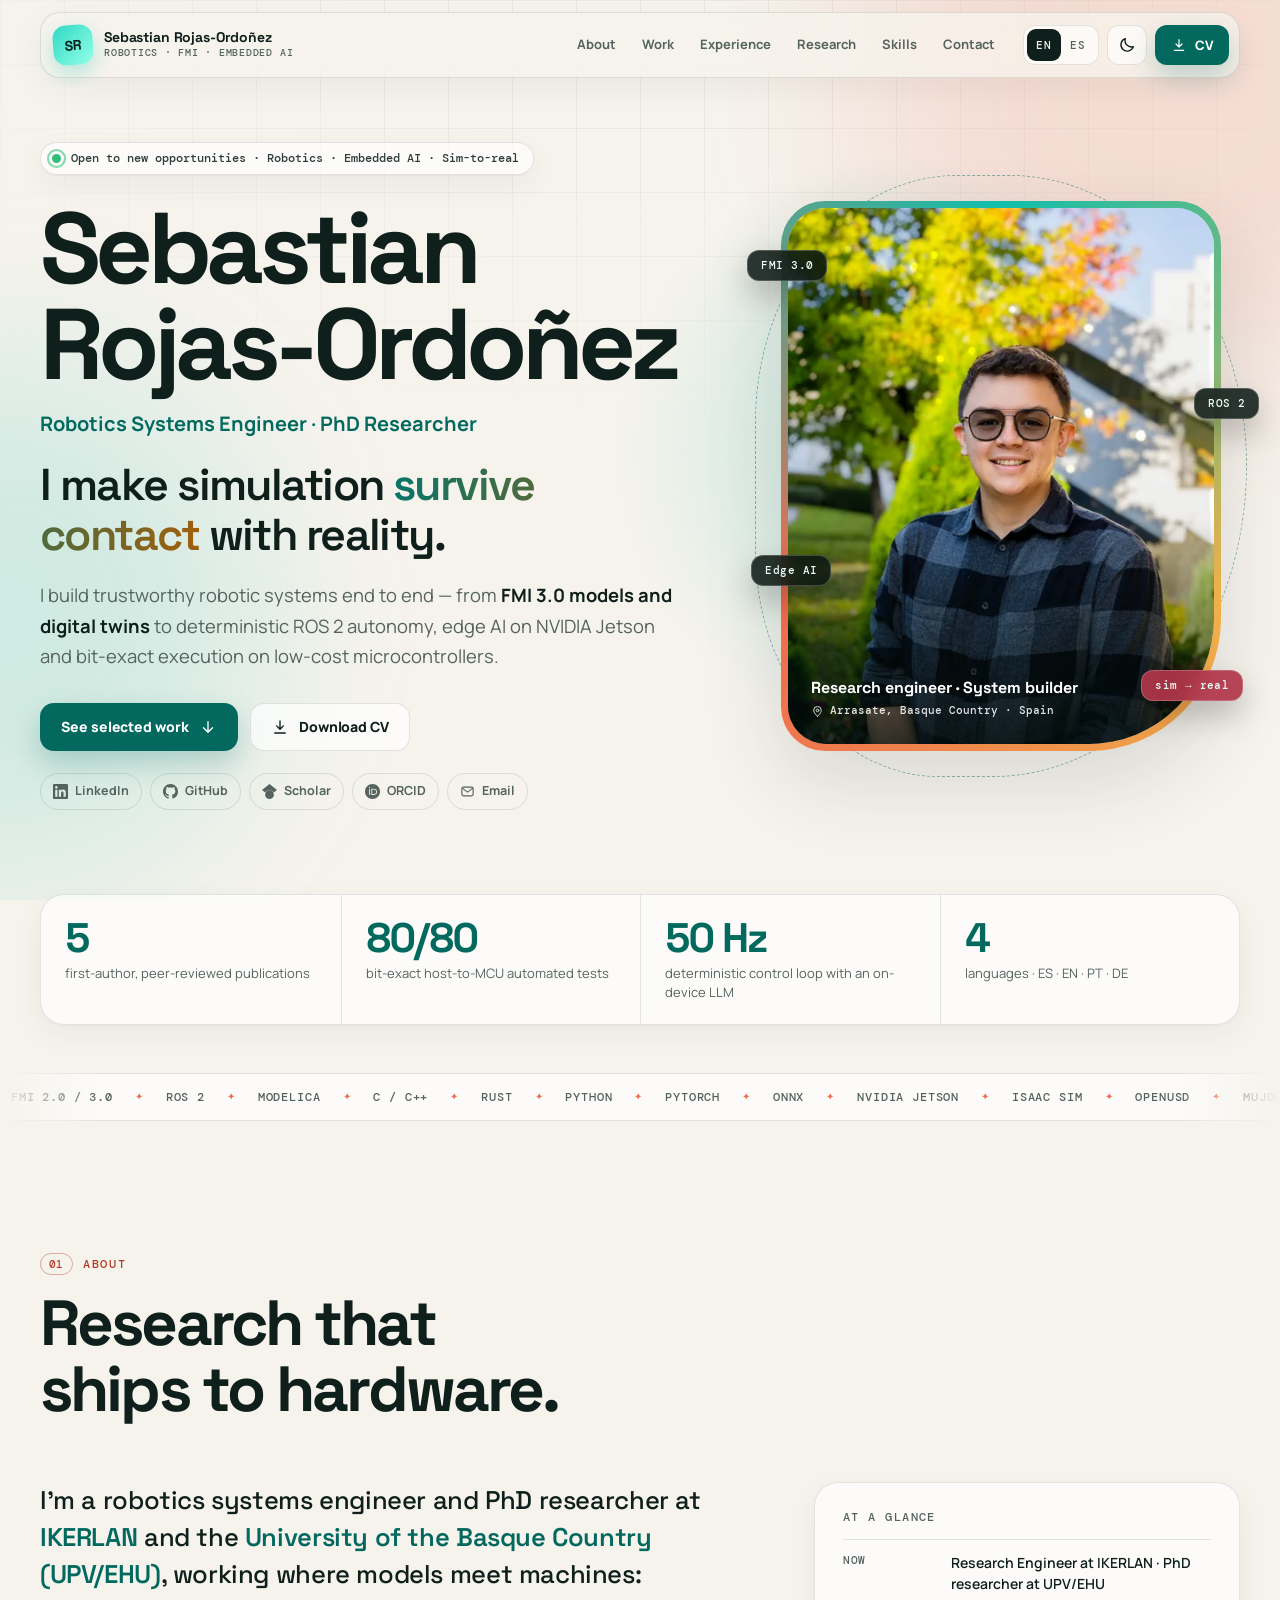
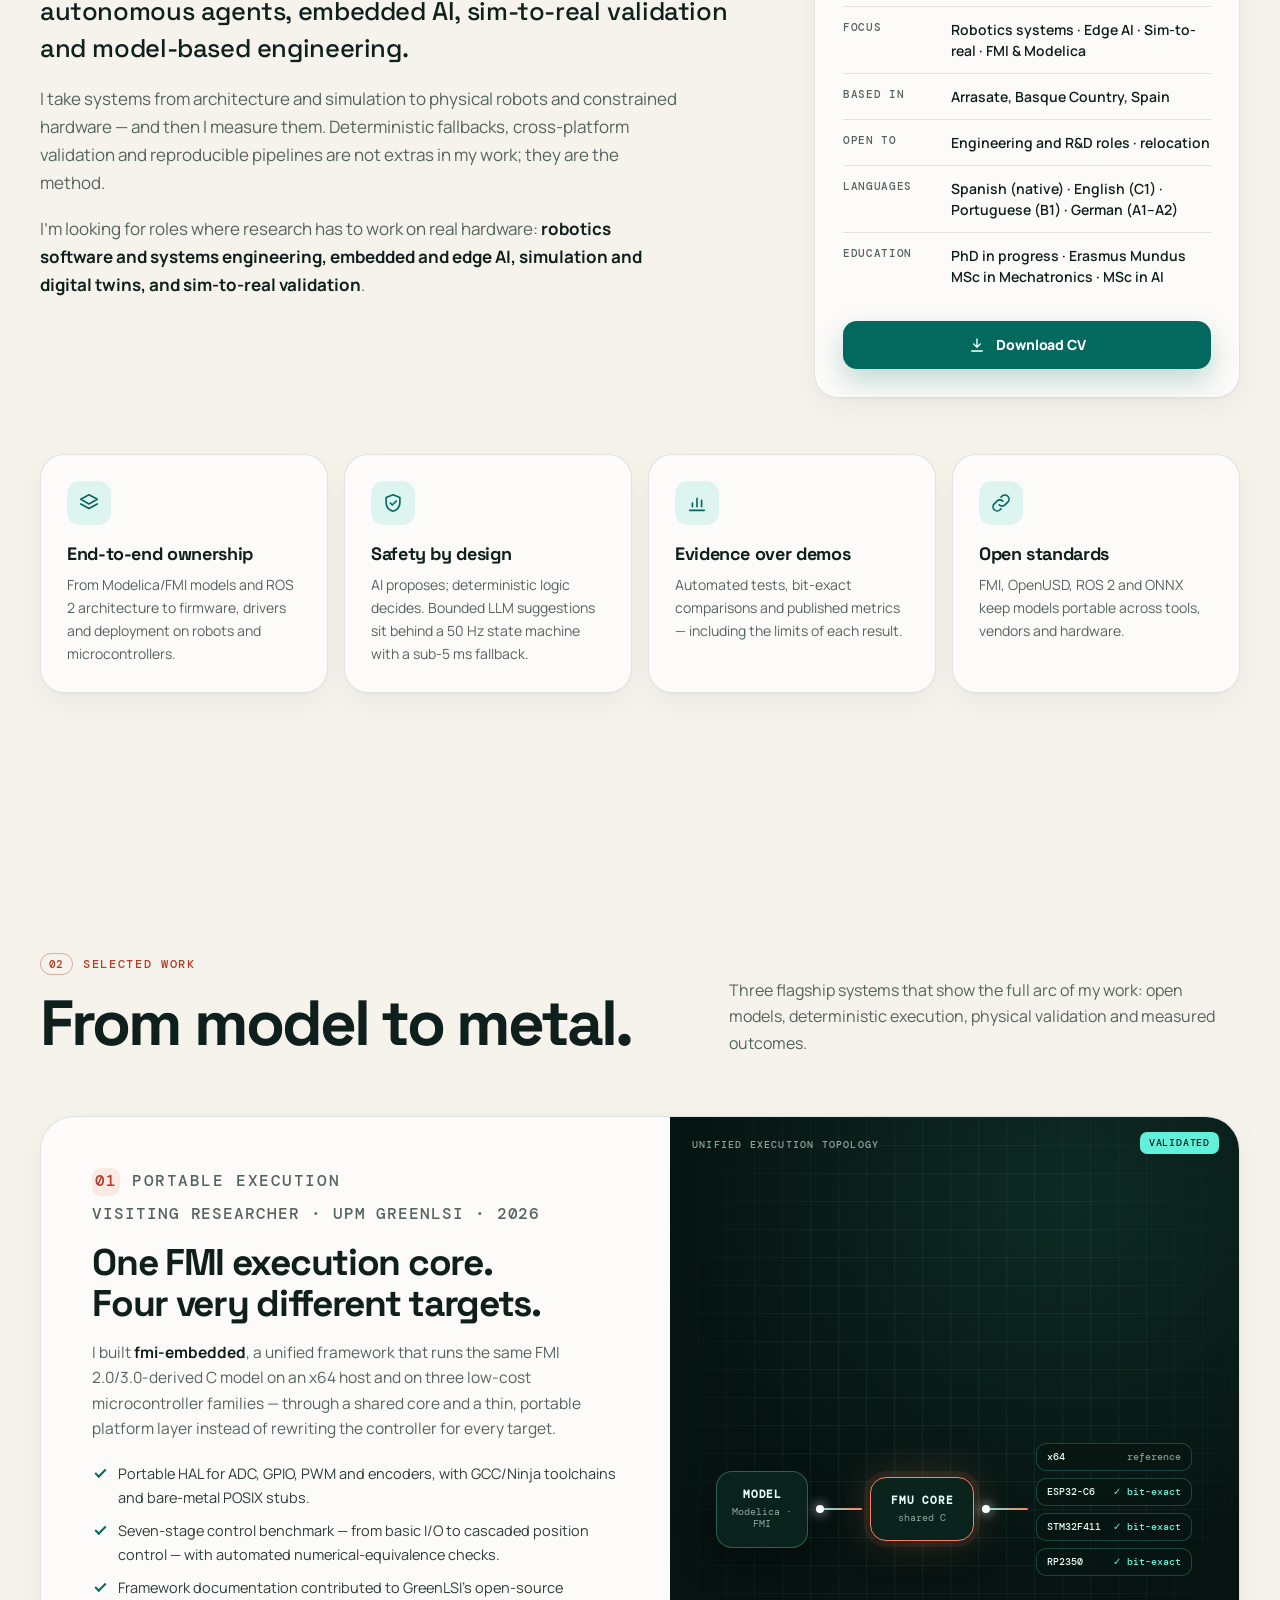
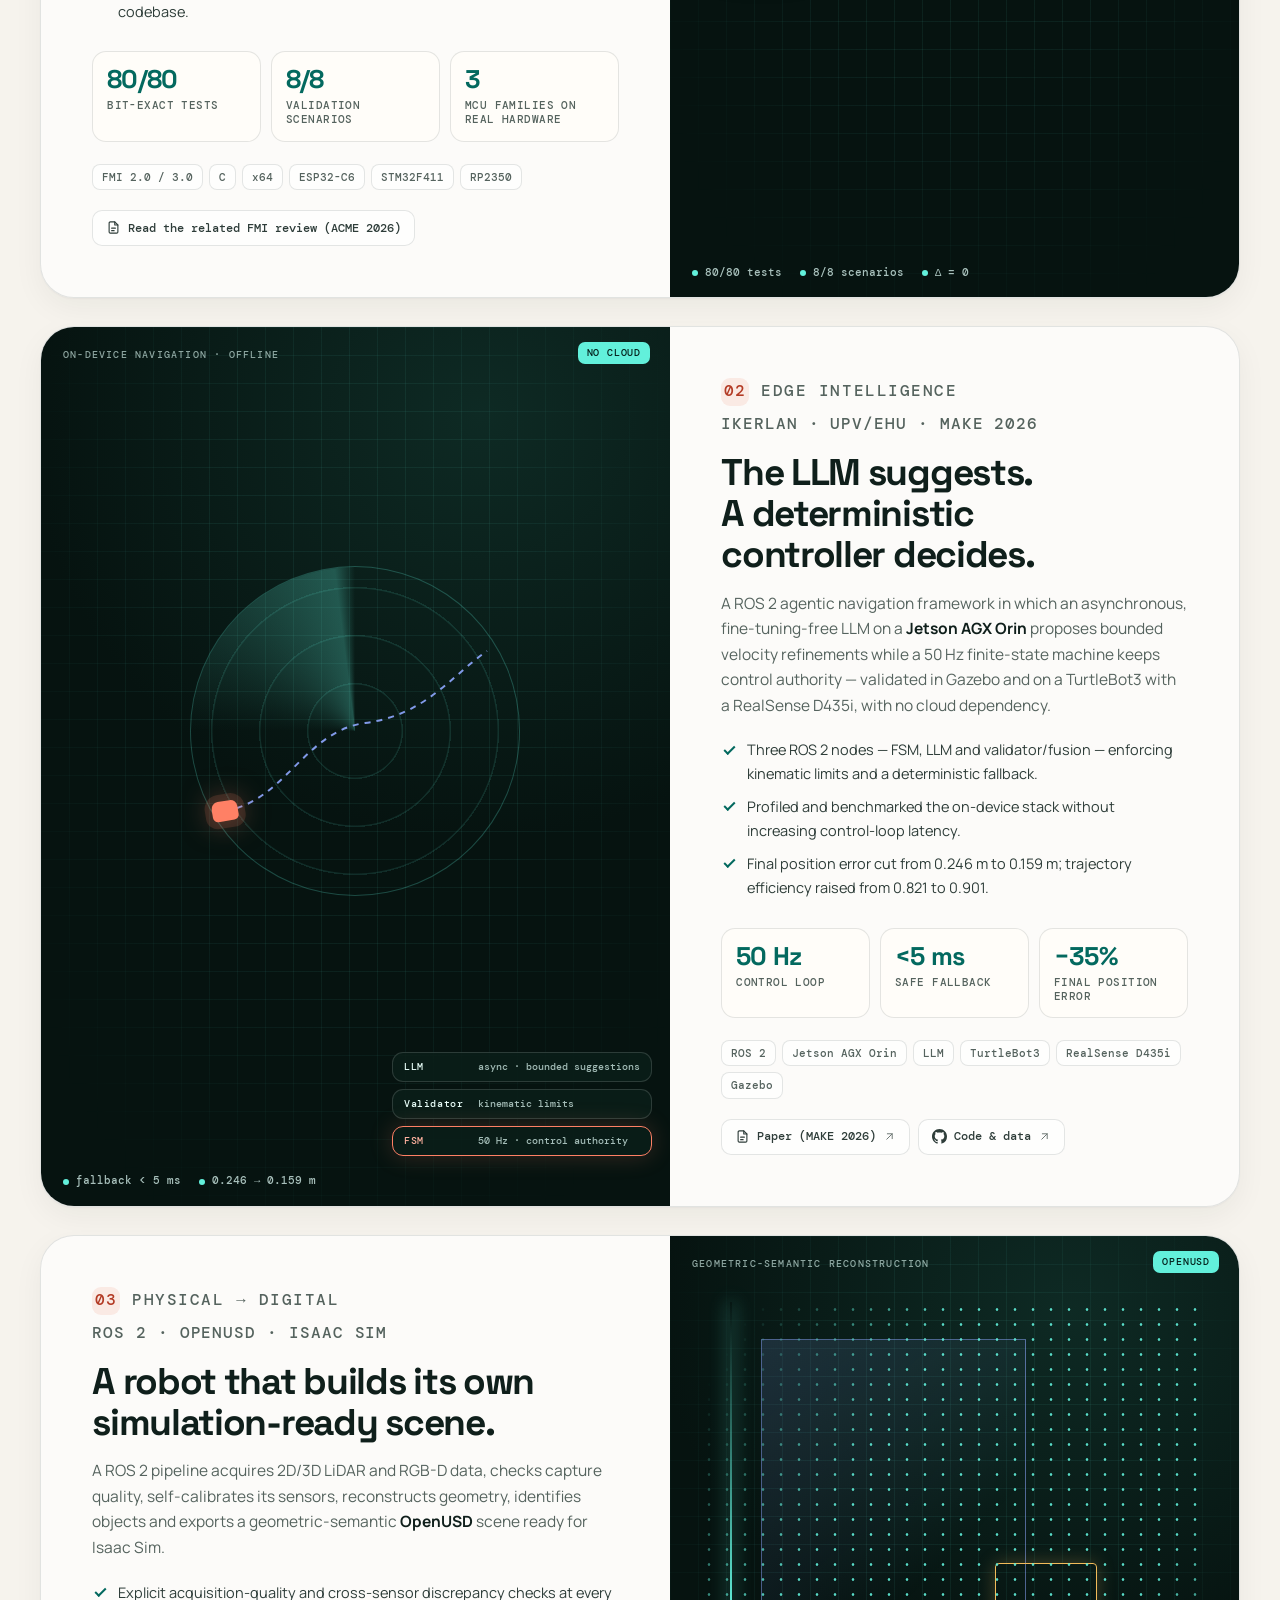
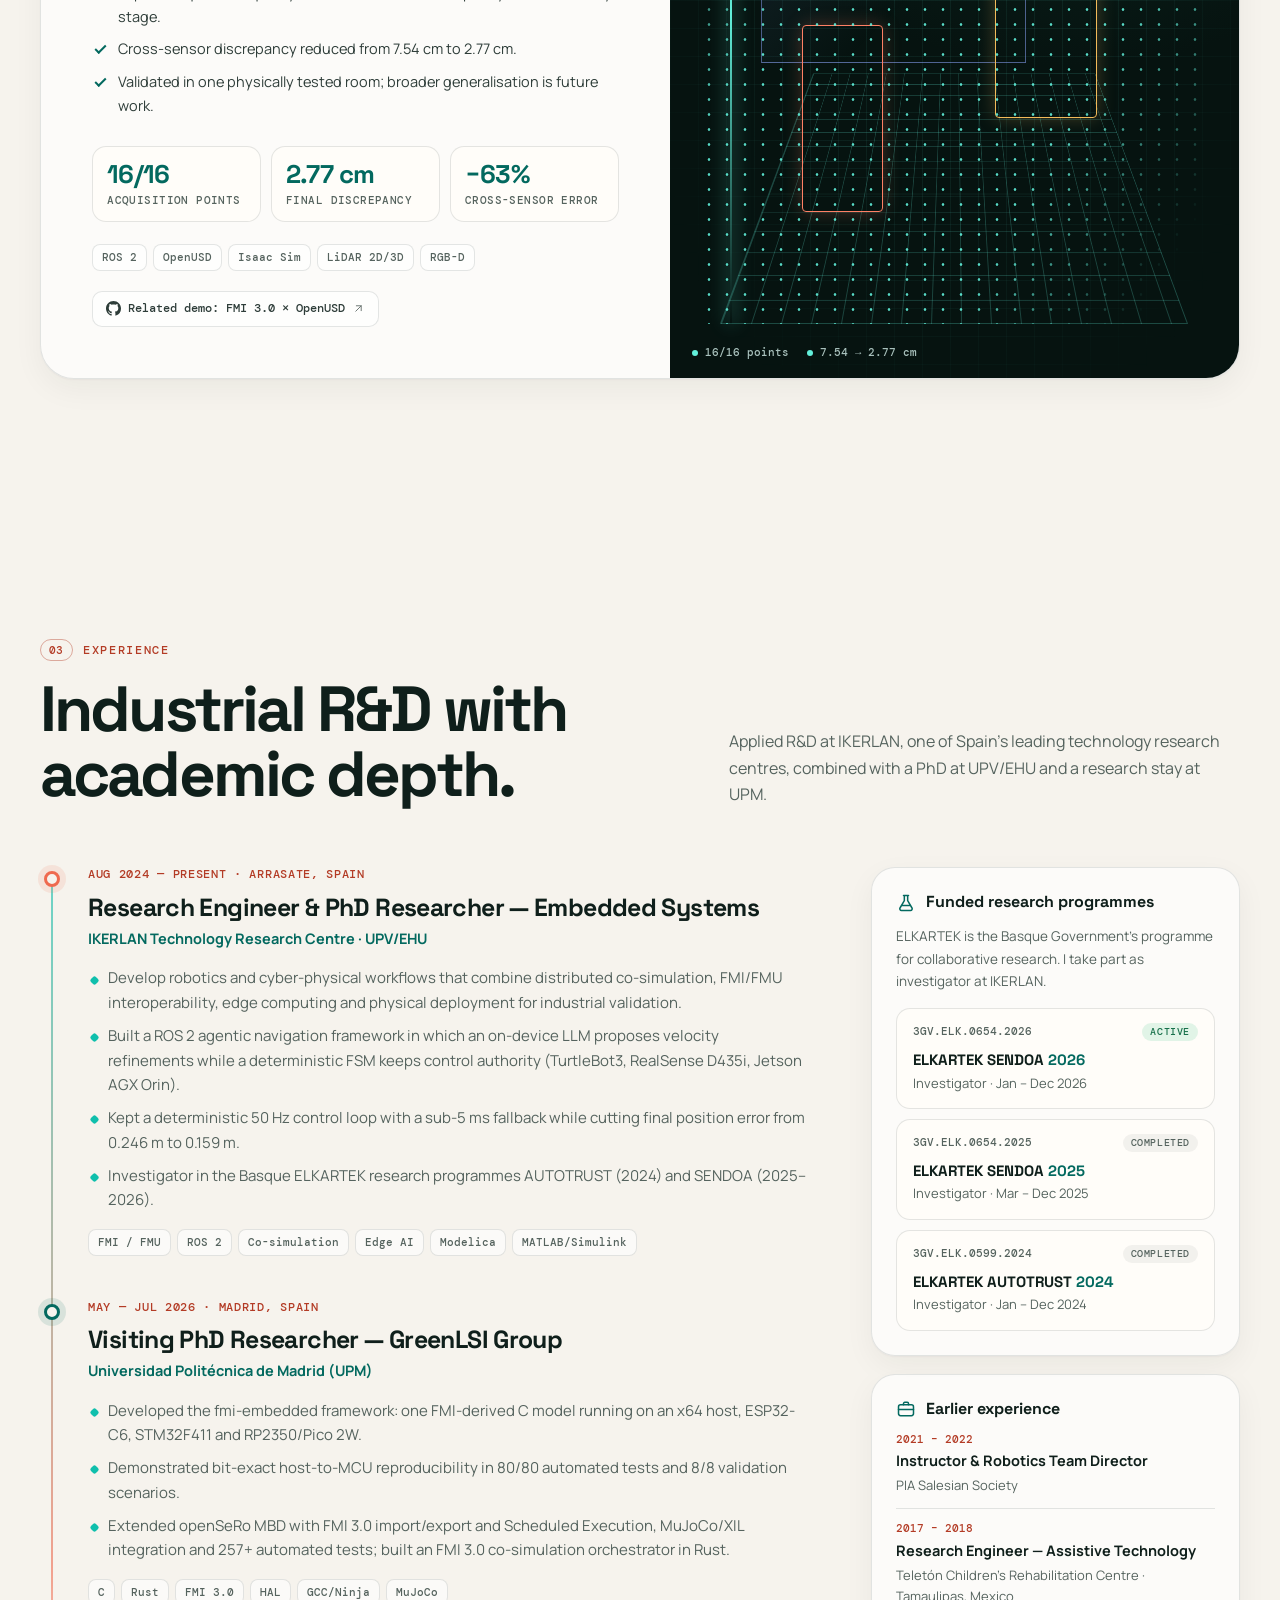
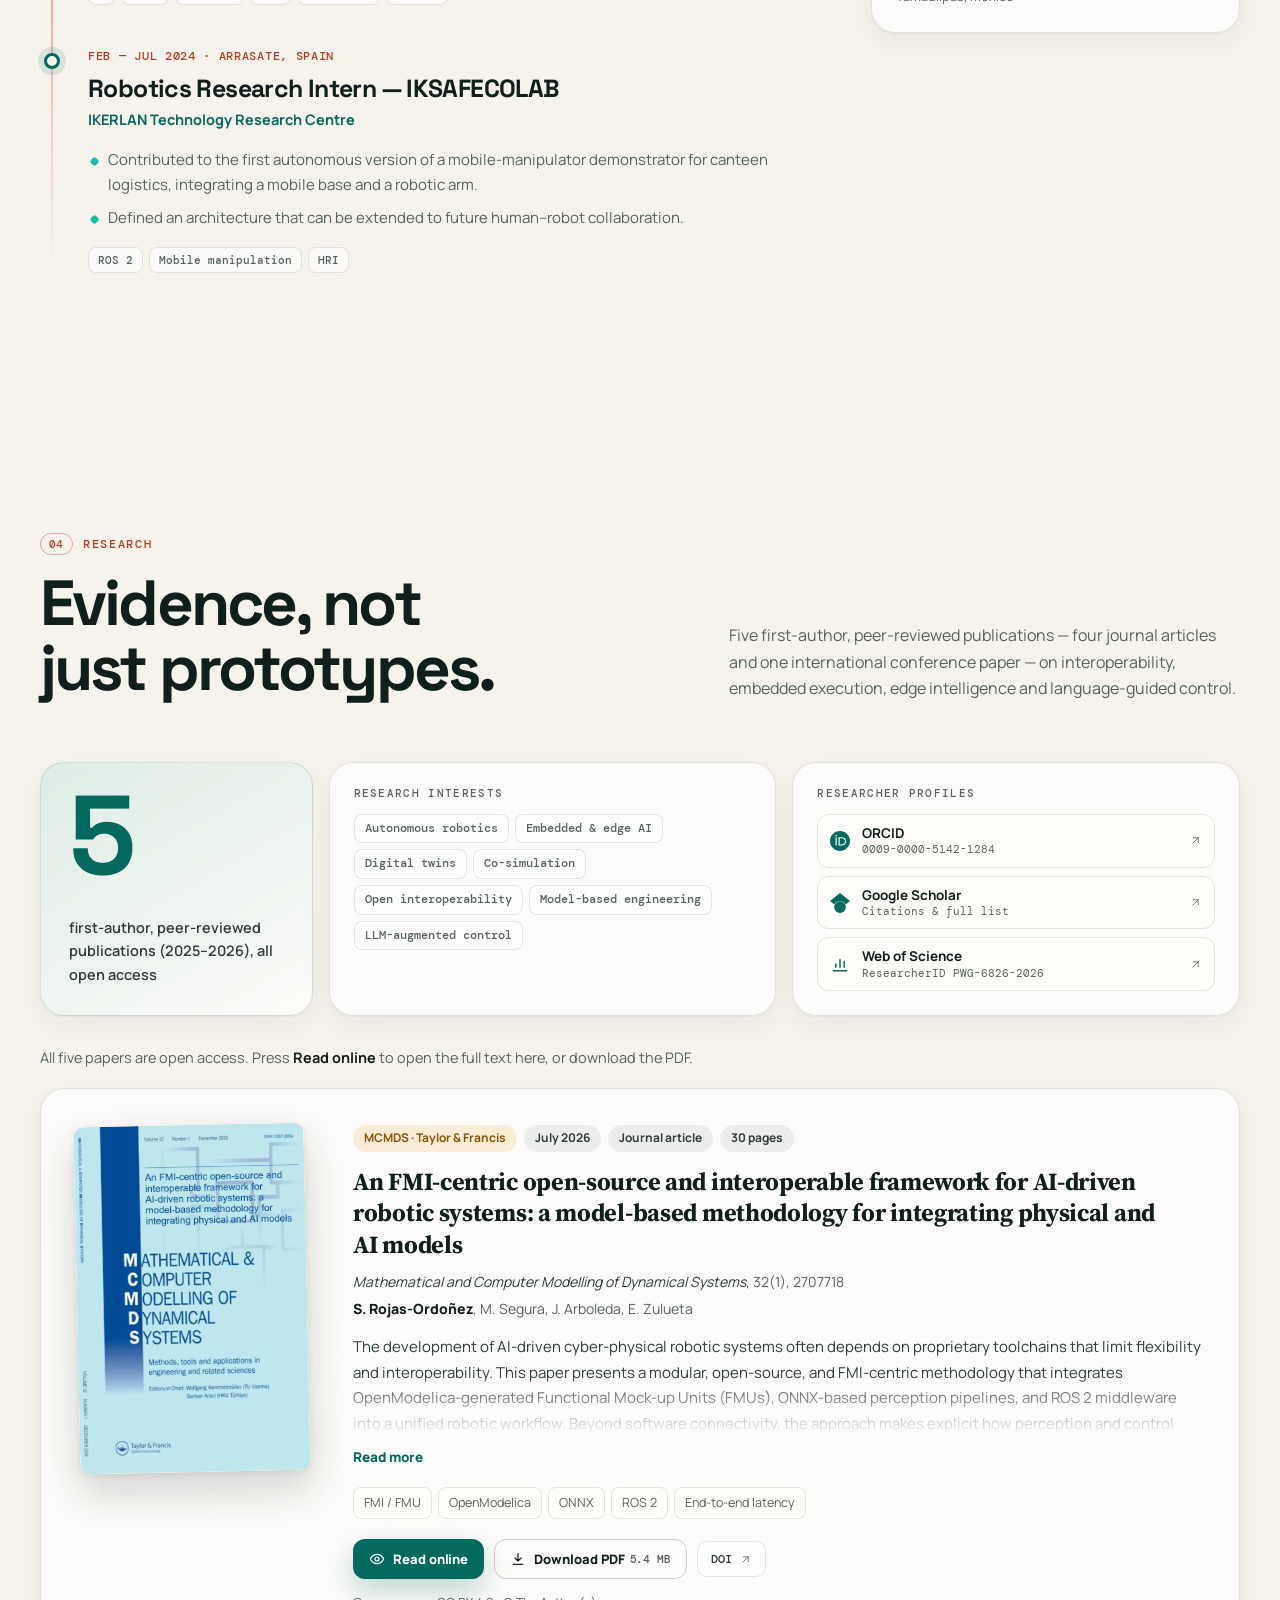
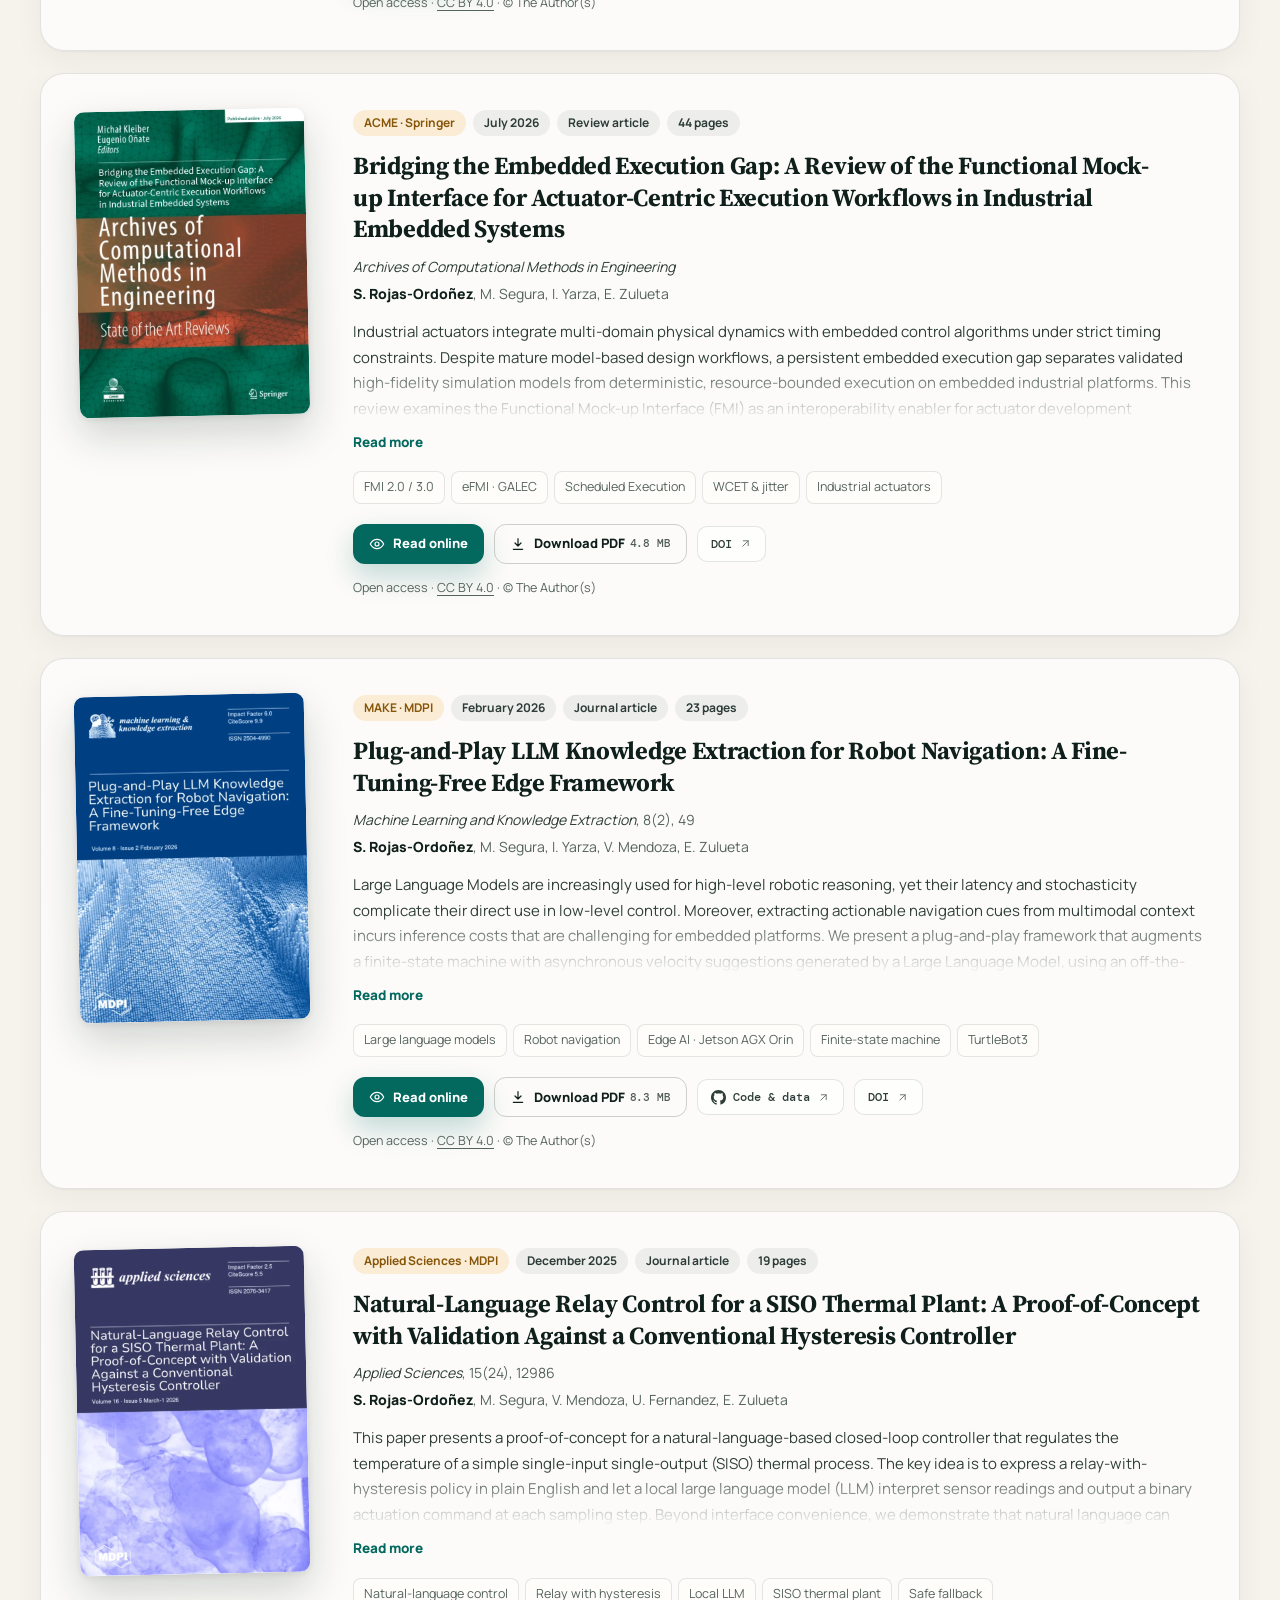
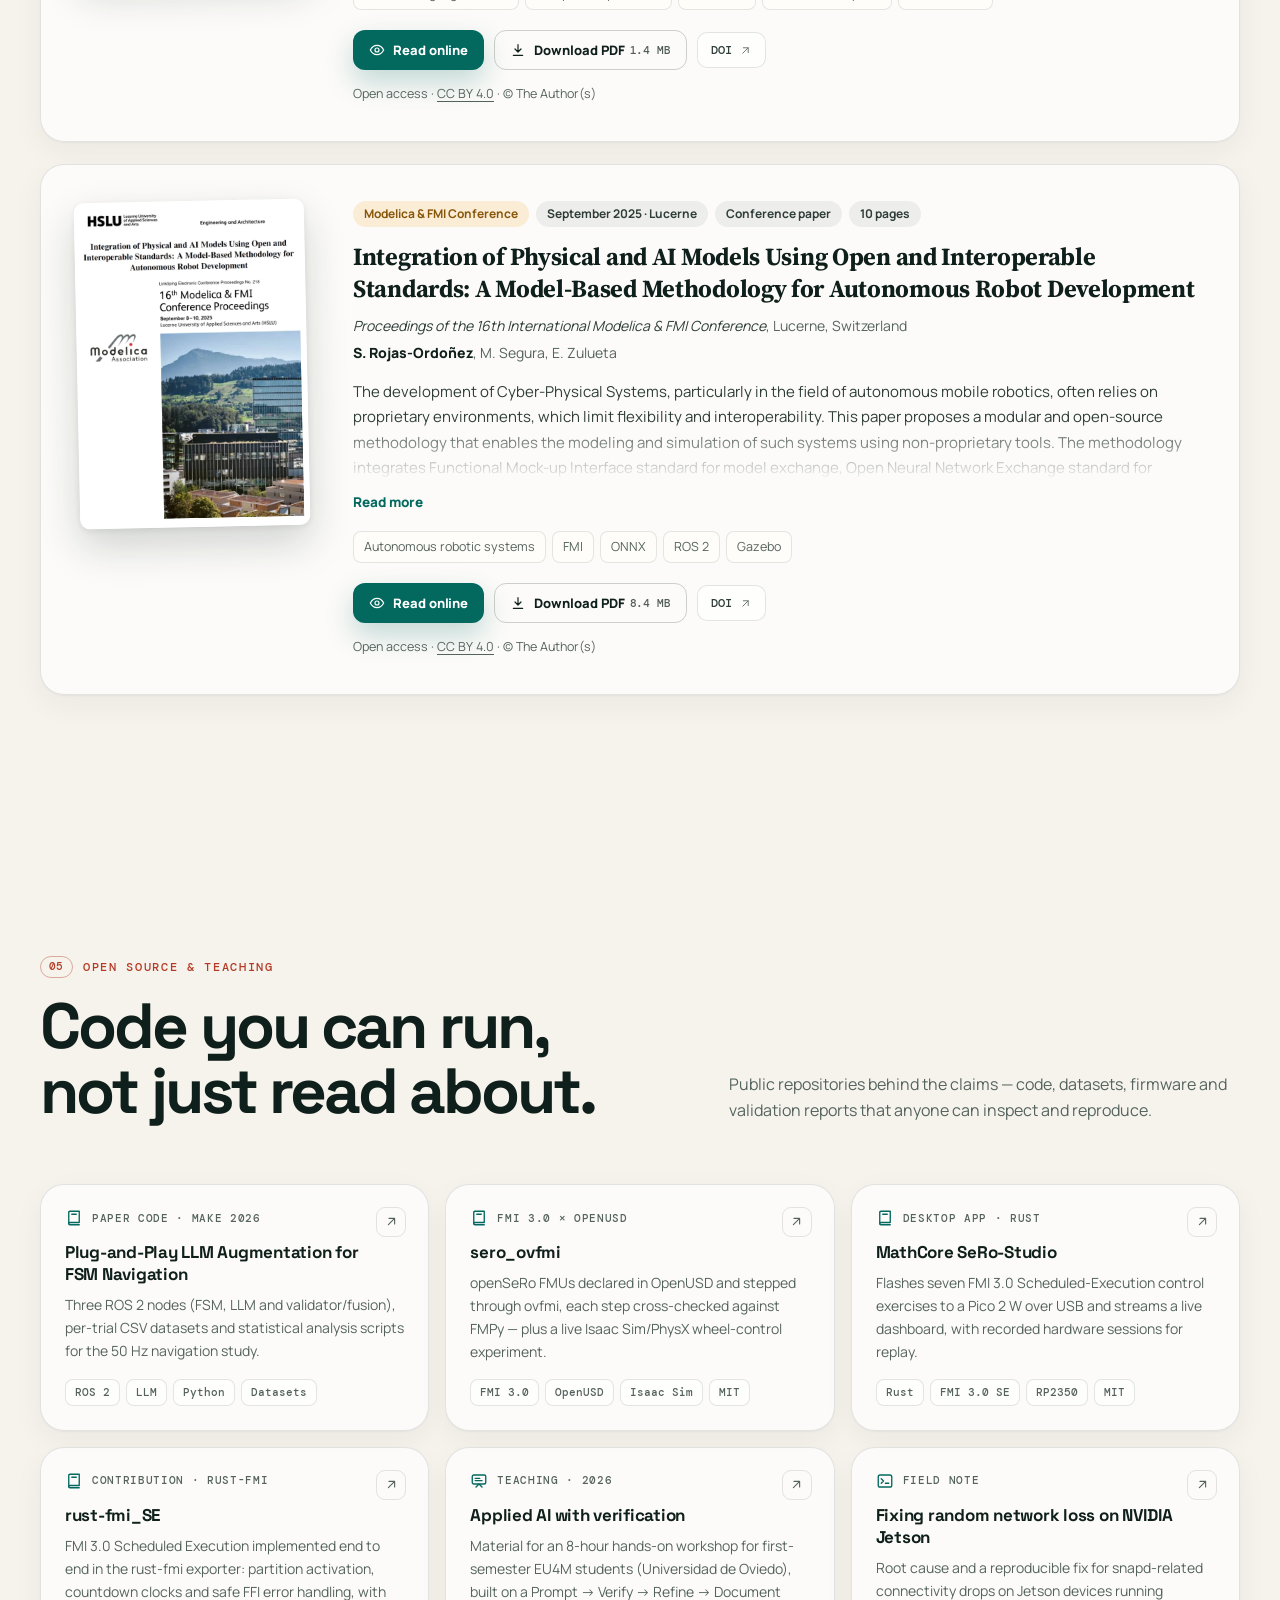
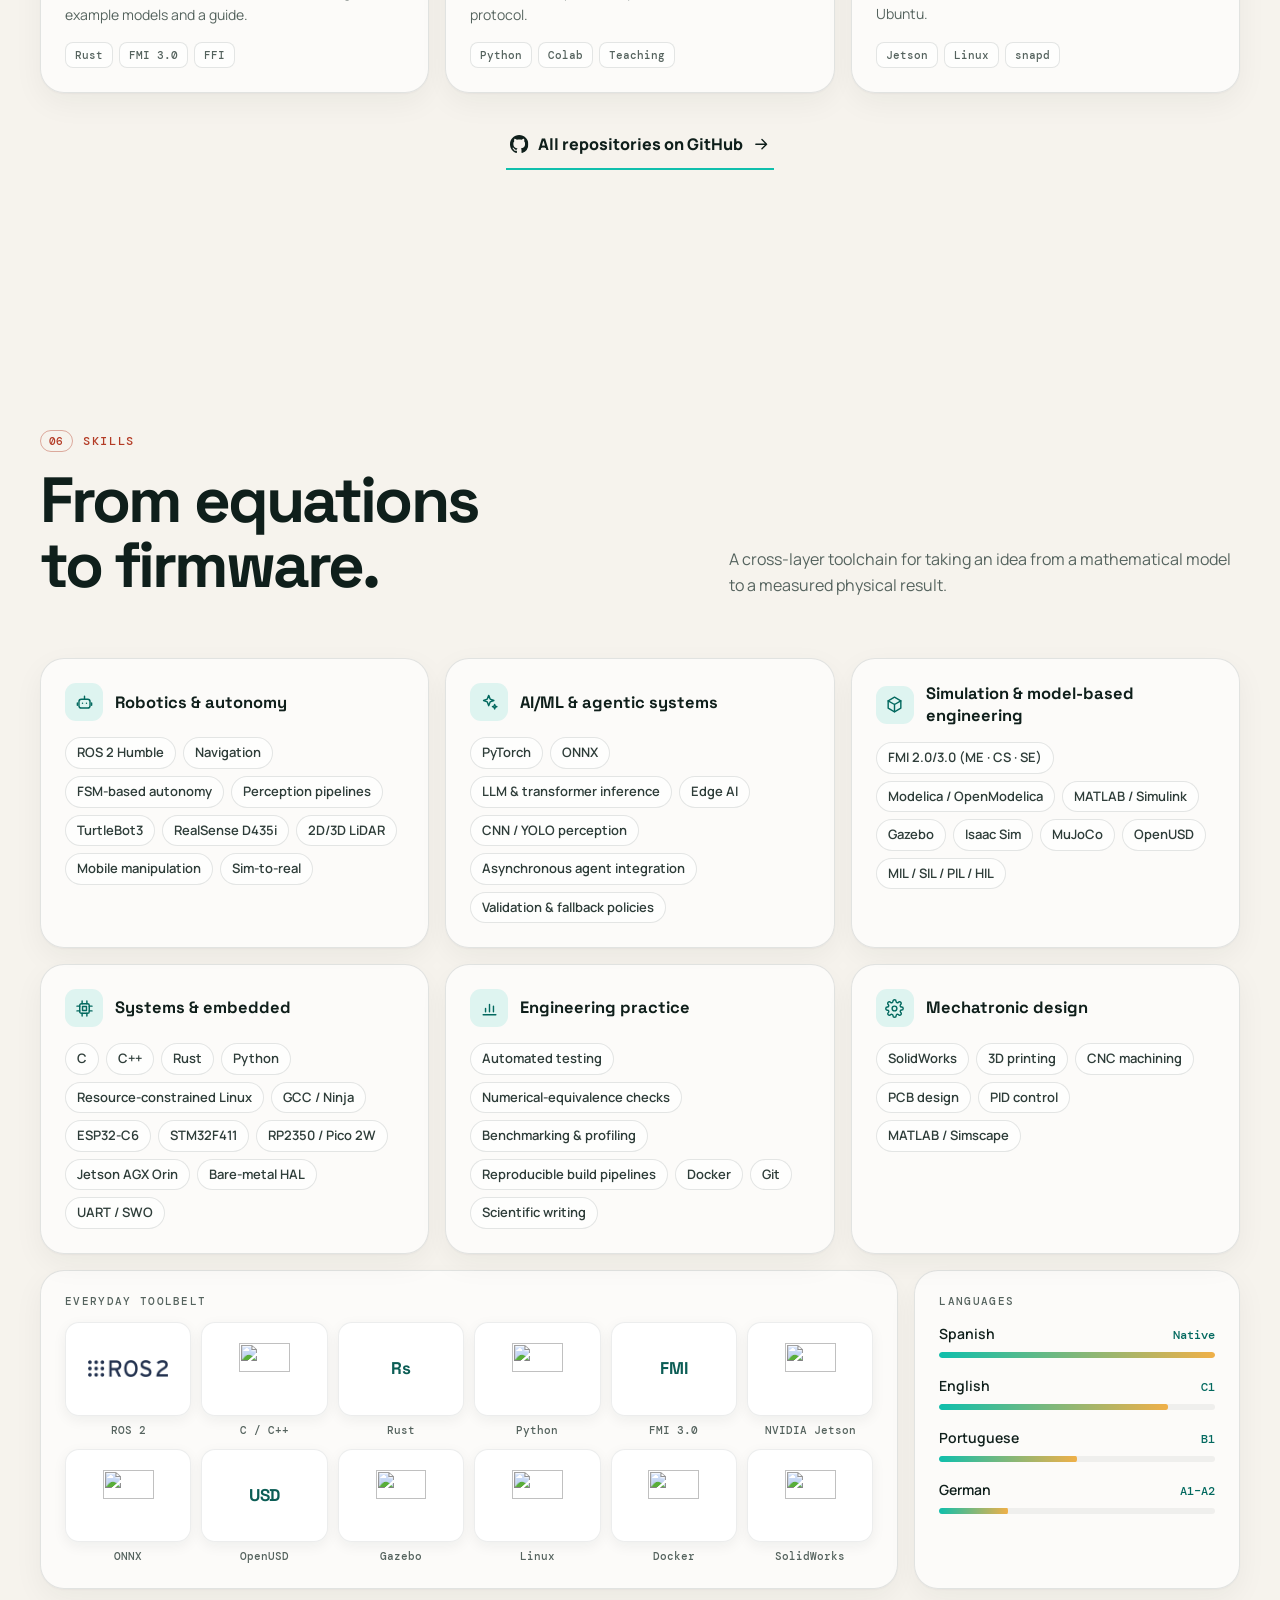
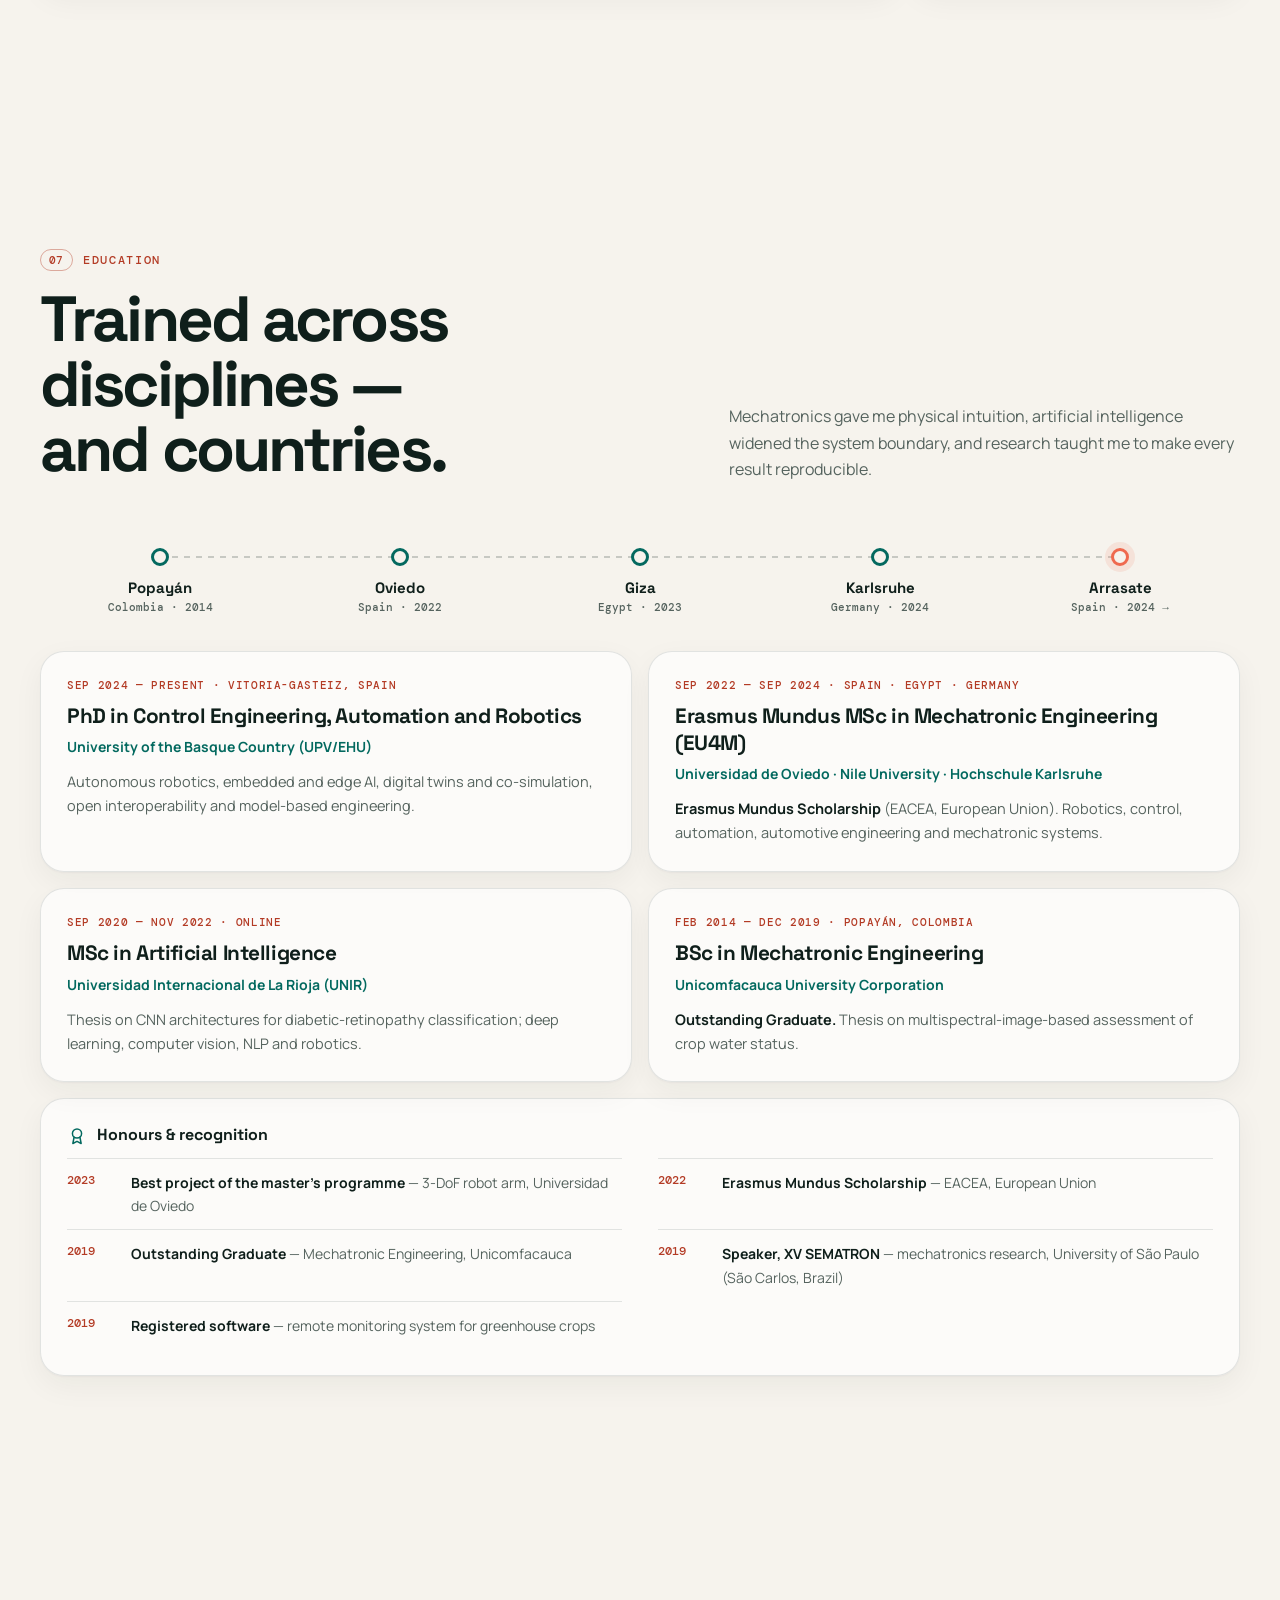
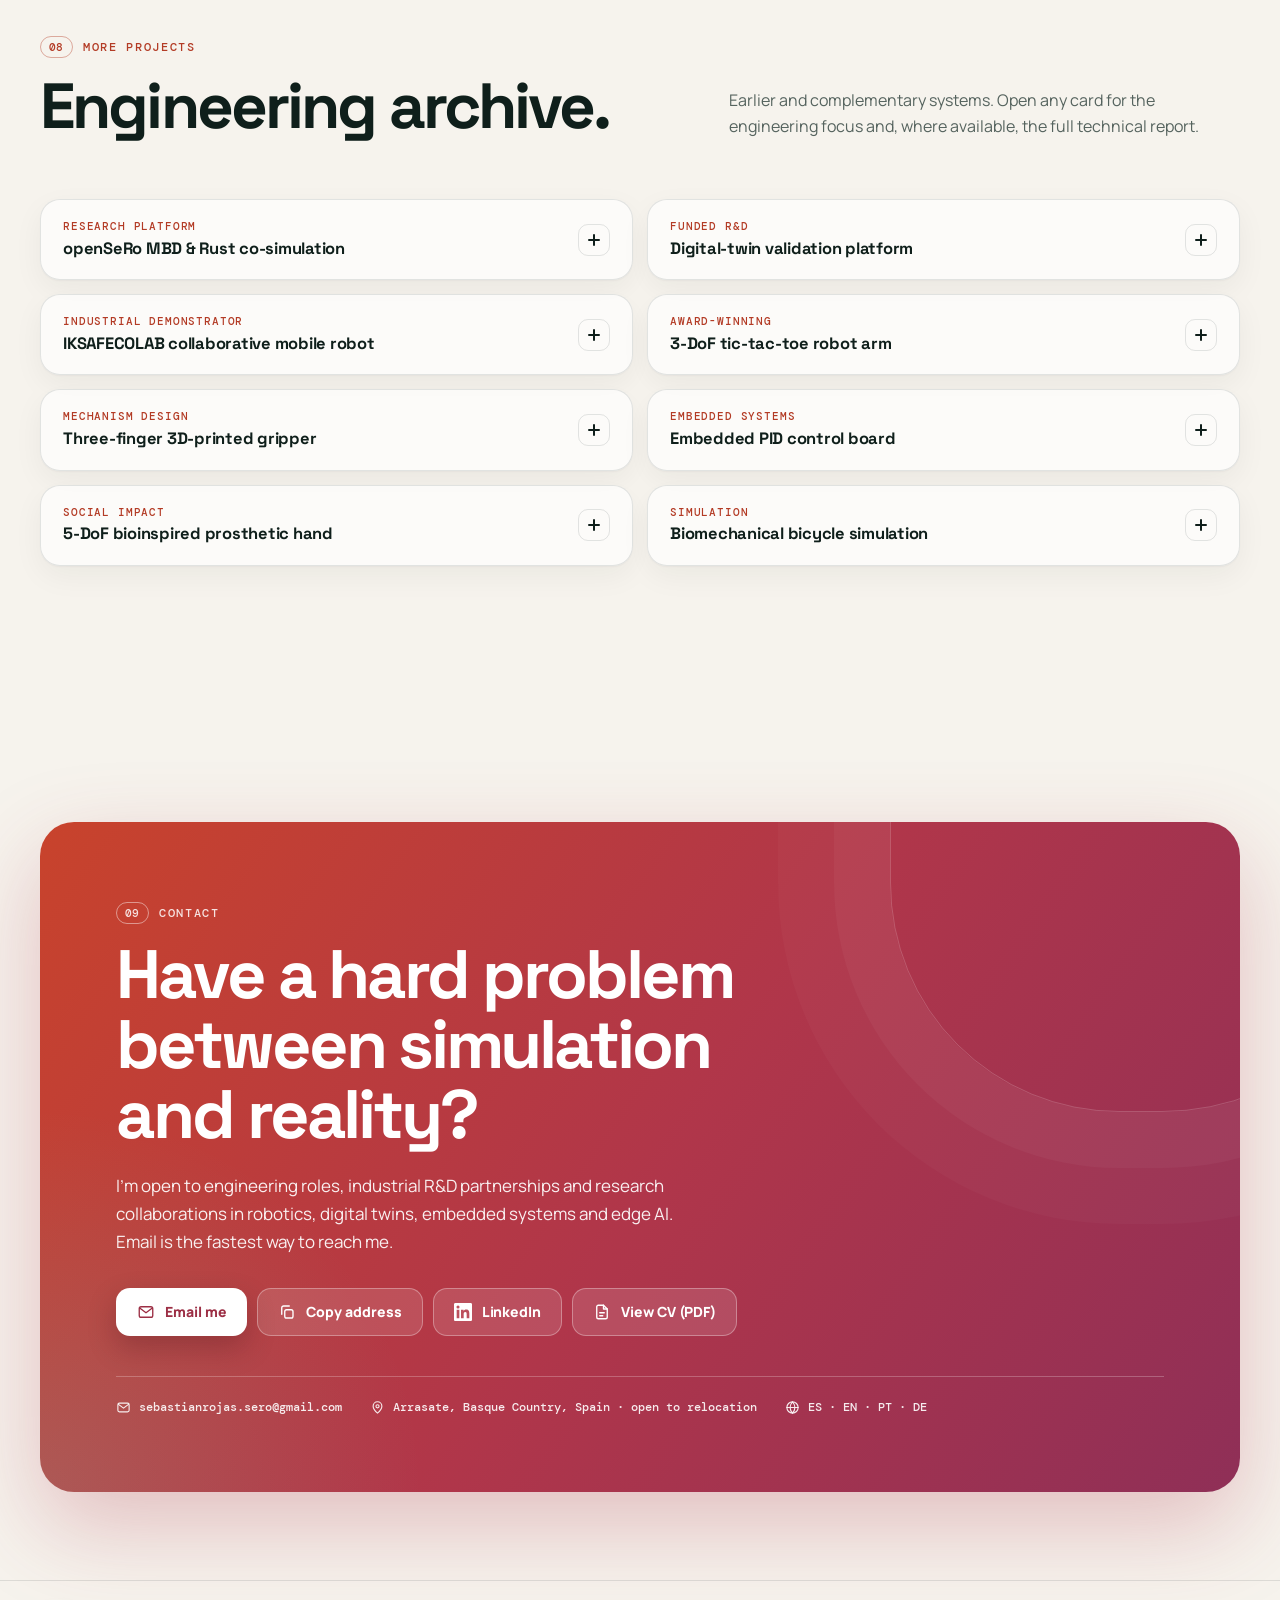
==== commit 46f9affc: "Bilingual redesign with hosted papers and journal covers - English by default, with an EN/ES languag" ====
--- a/index.html
+++ b/index.html
@@ -1,152 +1,990 @@
 <!doctype html>
-<html lang="en" data-theme="dark">
+<html lang="en">
 <head>
   <meta charset="utf-8">
-  <meta name="viewport" content="width=device-width,initial-scale=1">
-  <title>Sebastian Rojas-Ordoñez · Robotics, FMI &amp; Embedded AI</title>
-  <meta name="description" content="Research engineer and PhD researcher building open, reproducible systems from FMI 3.0 and simulation to ROS 2 robots, edge AI and embedded hardware.">
-  <meta name="author" content="Jose Sebastian Rojas Ordoñez">
-  <meta name="theme-color" content="#091512">
-  <link rel="icon" href="data:image/svg+xml,%3Csvg xmlns='http://www.w3.org/2000/svg' viewBox='0 0 64 64'%3E%3Crect width='64' height='64' rx='18' fill='%2361efda'/%3E%3Ctext x='32' y='39' text-anchor='middle' font-family='Arial' font-size='22' font-weight='700' fill='%2306211c'%3ESR%3C/text%3E%3C/svg%3E">
-  <meta property="og:type" content="website">
+  <meta name="viewport" content="width=device-width, initial-scale=1, viewport-fit=cover">
+  <title>Sebastian Rojas-Ordoñez · Robotics Systems Engineer &amp; PhD Researcher</title>
+  <meta name="description" content="Robotics systems engineer and PhD researcher at IKERLAN and UPV/EHU. I build reproducible sim-to-real systems: FMI 3.0 digital twins, deterministic ROS 2 autonomy, edge AI and embedded execution on real hardware.">
+  <meta name="author" content="Jose Sebastian Rojas-Ordoñez">
+  <meta name="robots" content="index, follow, max-image-preview:large">
+  <meta name="color-scheme" content="light dark">
+  <meta name="theme-color" content="#f6f3ed" media="(prefers-color-scheme: light)">
+  <meta name="theme-color" content="#07120f" media="(prefers-color-scheme: dark)">
+  <link rel="canonical" href="https://xn--sebastianrojas-ordoez-ubc.com/">
+  <link rel="icon" href="assets/favicon.svg" type="image/svg+xml">
+  <link rel="icon" href="assets/img/icon-32.png" type="image/png" sizes="32x32">
+  <link rel="apple-touch-icon" href="assets/apple-touch-icon.png">
+  <link rel="manifest" href="site.webmanifest">
+
+  <meta property="og:type" content="profile">
+  <meta property="og:site_name" content="Sebastian Rojas-Ordoñez">
   <meta property="og:url" content="https://xn--sebastianrojas-ordoez-ubc.com/">
-  <meta property="og:title" content="Sebastian Rojas-Ordoñez · From simulation to reality">
-  <meta property="og:description" content="FMI 3.0 · ROS 2 · Embedded AI · OpenUSD · Reproducible sim-to-real systems">
-  <meta property="og:image" content="https://xn--sebastianrojas-ordoez-ubc.com/assets/profile-1200.jpg">
+  <meta property="og:title" content="Sebastian Rojas-Ordoñez · Robotics Systems Engineer &amp; PhD Researcher">
+  <meta property="og:description" content="I make simulation survive contact with reality: FMI 3.0, ROS 2, edge AI and embedded systems, validated on real hardware.">
+  <meta property="og:image" content="https://xn--sebastianrojas-ordoez-ubc.com/assets/img/og-image.jpg">
+  <meta property="og:image:width" content="1200">
+  <meta property="og:image:height" content="630">
+  <meta property="og:image:alt" content="Sebastian Rojas-Ordoñez, Robotics Systems Engineer and PhD Researcher">
+  <meta property="og:locale" content="en_GB">
+  <meta property="og:locale:alternate" content="es_ES">
+  <meta property="profile:first_name" content="Sebastian">
+  <meta property="profile:last_name" content="Rojas-Ordoñez">
   <meta name="twitter:card" content="summary_large_image">
-  <meta name="twitter:title" content="Sebastian Rojas-Ordoñez · From simulation to reality">
-  <meta name="twitter:description" content="Research engineer building trustworthy systems across simulation, robots and microcontrollers.">
-  <meta name="twitter:image" content="https://xn--sebastianrojas-ordoez-ubc.com/assets/profile-1200.jpg">
-  <link rel="canonical" href="https://xn--sebastianrojas-ordoez-ubc.com/">
+  <meta name="twitter:title" content="Sebastian Rojas-Ordoñez · Robotics Systems Engineer &amp; PhD Researcher">
+  <meta name="twitter:description" content="FMI 3.0 · ROS 2 · Edge AI · Embedded systems · Reproducible sim-to-real validation.">
+  <meta name="twitter:image" content="https://xn--sebastianrojas-ordoez-ubc.com/assets/img/og-image.jpg">
+
+  <script type="application/ld+json">
+  {
+    "@context": "https://schema.org",
+    "@graph": [
+      {
+        "@type": "ProfilePage",
+        "@id": "https://xn--sebastianrojas-ordoez-ubc.com/#profile",
+        "url": "https://xn--sebastianrojas-ordoez-ubc.com/",
+        "name": "Sebastian Rojas-Ordoñez · Robotics Systems Engineer & PhD Researcher",
+        "inLanguage": ["en", "es"],
+        "dateModified": "2026-10-23",
+        "mainEntity": { "@id": "https://xn--sebastianrojas-ordoez-ubc.com/#person" }
+      },
+      {
+        "@type": "Person",
+        "@id": "https://xn--sebastianrojas-ordoez-ubc.com/#person",
+        "name": "Sebastian Rojas-Ordoñez",
+        "alternateName": "Jose Sebastian Rojas-Ordoñez",
+        "givenName": "Jose Sebastian",
+        "familyName": "Rojas-Ordoñez",
+        "url": "https://xn--sebastianrojas-ordoez-ubc.com/",
+        "image": "https://xn--sebastianrojas-ordoez-ubc.com/assets/img/profile-960.jpg",
+        "email": "mailto:sebastianrojas.sero@gmail.com",
+        "jobTitle": "Research Engineer and PhD Researcher",
+        "description": "Robotics systems engineer and PhD researcher working on autonomous agents, embedded AI, sim-to-real validation and model-based engineering.",
+        "worksFor": { "@type": "Organization", "name": "IKERLAN Technology Research Centre", "url": "https://www.ikerlan.es" },
+        "affiliation": { "@type": "CollegeOrUniversity", "name": "University of the Basque Country (UPV/EHU)" },
+        "alumniOf": [
+          { "@type": "CollegeOrUniversity", "name": "Universidad de Oviedo" },
+          { "@type": "CollegeOrUniversity", "name": "Nile University" },
+          { "@type": "CollegeOrUniversity", "name": "Hochschule Karlsruhe" },
+          { "@type": "CollegeOrUniversity", "name": "Universidad Internacional de La Rioja (UNIR)" },
+          { "@type": "CollegeOrUniversity", "name": "Unicomfacauca University Corporation" }
+        ],
+        "address": { "@type": "PostalAddress", "addressLocality": "Arrasate", "addressRegion": "Basque Country", "addressCountry": "ES" },
+        "knowsLanguage": ["es", "en", "pt", "de"],
+        "knowsAbout": ["Robotics", "ROS 2", "Functional Mock-up Interface (FMI)", "Modelica", "Digital twins", "Co-simulation", "Edge AI", "Large language models", "Embedded systems", "Rust", "C", "OpenUSD", "Isaac Sim", "MuJoCo", "Sim-to-real validation"],
+        "award": ["Erasmus Mundus Scholarship (EACEA, European Union)", "Outstanding Graduate, Mechatronic Engineering (Unicomfacauca)"],
+        "sameAs": [
+          "https://orcid.org/0009-0000-5142-1284",
+          "https://scholar.google.com/citations?user=HSflBLwAAAAJ",
+          "https://www.webofscience.com/wos/author/record/PWG-6826-2026",
+          "https://github.com/SeRoMechatronic",
+          "https://www.linkedin.com/in/sebastian-rojasordo%C3%B1ez/"
+        ]
+      }
+    ]
+  }
+  </script>
+
+  <script>
+    // Applied before first paint: saved theme, and hide content briefly if Spanish will be swapped in.
+    (function (root) {
+      root.classList.add('js');
+      try {
+        var theme = localStorage.getItem('theme');
+        if (theme === 'light' || theme === 'dark') root.setAttribute('data-theme', theme);
+        var param = new URLSearchParams(location.search).get('lang');
+        var lang = param === 'es' || param === 'en' ? param : localStorage.getItem('lang');
+        if (lang === 'es') root.classList.add('lang-pending');
+      } catch (e) {}
+    })(document.documentElement);
+  </script>
+
   <link rel="preconnect" href="https://fonts.googleapis.com">
   <link rel="preconnect" href="https://fonts.gstatic.com" crossorigin>
-  <link href="https://fonts.googleapis.com/css2?family=DM+Mono:wght@400;500&amp;family=Manrope:wght@400;500;600;700;800&amp;family=Space+Grotesk:wght@500;600;700&amp;display=swap" rel="stylesheet">
-  <link rel="preload" href="assets/profile-1200.jpg" as="image">
-  <script type="application/ld+json">{"@context":"https://schema.org","@type":"Person","name":"Jose Sebastian Rojas Ordoñez","alternateName":"Sebastian Rojas-Ordoñez","url":"https://xn--sebastianrojas-ordoez-ubc.com/","image":"https://xn--sebastianrojas-ordoez-ubc.com/assets/profile-1200.jpg","jobTitle":"Research Engineer and PhD Researcher","email":"mailto:sebastianrojas.sero@gmail.com","worksFor":[{"@type":"Organization","name":"IKERLAN S.COOP"},{"@type":"CollegeOrUniversity","name":"University of the Basque Country (UPV/EHU)"}],"knowsAbout":["FMI 3.0","Modelica","ROS 2","Edge AI","OpenUSD","Embedded Systems","Digital Twins","Autonomous Robotics"],"sameAs":["https://orcid.org/0009-0000-5142-1284","https://scholar.google.com/citations?user=HSflBLwAAAAJ","https://github.com/SeRoMechatronic","https://www.linkedin.com/in/sebastian-rojasordoñez/"]}</script>
-  <style>
-    :root{--bg:#f4f0e8;--bg2:#e9e3d8;--ink:#13211e;--muted:#5f6c68;--surface:rgba(255,255,255,.74);--solid:#fffdfa;--line:rgba(19,33,30,.13);--teal:#087f74;--teal2:#0fc7b4;--coral:#ee674e;--amber:#e9a83f;--blue:#4d73e6;--green:#3aa675;--shadow:0 28px 90px rgba(33,49,44,.13);--display:'Space Grotesk',sans-serif;--body:'Manrope',sans-serif;--mono:'DM Mono',monospace}
-    html[data-theme="dark"]{--bg:#091512;--bg2:#0d1c18;--ink:#edf6f1;--muted:#9baca6;--surface:rgba(18,37,32,.74);--solid:#10241e;--line:rgba(219,241,232,.12);--teal:#45dbc7;--teal2:#61efda;--coral:#ff8065;--amber:#f4bb59;--blue:#7e9dff;--green:#6dd9a4;--shadow:0 34px 100px rgba(0,0,0,.35)}
-    *,*::before,*::after{box-sizing:border-box}html{scroll-behavior:smooth;color-scheme:light;overflow-x:clip}html[data-theme="dark"]{color-scheme:dark}body{margin:0;min-width:320px;background:var(--bg);color:var(--ink);font-family:var(--body);line-height:1.65;-webkit-font-smoothing:antialiased;overflow-x:clip}body::before{content:"";position:fixed;inset:0;z-index:-3;pointer-events:none;background-image:linear-gradient(var(--line) 1px,transparent 1px),linear-gradient(90deg,var(--line) 1px,transparent 1px);background-size:70px 70px;mask-image:linear-gradient(to bottom,rgba(0,0,0,.35),transparent 85%);opacity:.27}a{color:inherit;text-decoration:none}button{font:inherit}img{max-width:100%;display:block}h1,h2,h3,p{margin-top:0}.wrap{width:min(1180px,calc(100% - 48px));margin-inline:auto}.skip{position:fixed;left:16px;top:-80px;z-index:200;background:var(--ink);color:var(--bg);padding:10px 16px;border-radius:12px}.skip:focus{top:12px}:focus-visible{outline:3px solid var(--amber);outline-offset:4px}
-    .ambient{position:fixed;border-radius:50%;filter:blur(90px);opacity:.19;pointer-events:none;z-index:-2;animation:drift 14s ease-in-out infinite alternate}.ambient.one{width:540px;height:540px;background:var(--coral);right:-180px;top:-190px}.ambient.two{width:440px;height:440px;background:var(--teal);left:-170px;top:38%;animation-delay:-7s}@keyframes drift{to{transform:translate3d(35px,45px,0) scale(1.08)}}
-    .nav{position:fixed;z-index:100;top:12px;left:50%;transform:translateX(-50%);width:min(1180px,calc(100% - 28px));height:72px;border:1px solid var(--line);border-radius:22px;background:color-mix(in srgb,var(--bg) 78%,transparent);backdrop-filter:blur(22px) saturate(140%);box-shadow:0 14px 45px rgba(0,0,0,.08)}.nav-in{height:100%;padding:0 16px 0 13px;display:flex;align-items:center;gap:22px}.brand{display:flex;align-items:center;gap:11px;margin-right:auto;min-width:max-content}.brand-mark{width:42px;height:42px;border-radius:14px;display:grid;place-items:center;color:#06211c;font:800 13px var(--display);background:linear-gradient(135deg,var(--teal2),#93ffe9);box-shadow:0 10px 24px rgba(15,199,180,.25);transform:rotate(-4deg)}.brand-text strong{display:block;font:700 13px var(--display);line-height:1.2}.brand-text span{font:500 9px var(--mono);letter-spacing:.05em;color:var(--muted)}.nav-links{display:flex;gap:4px}.nav-link{padding:8px 11px;border-radius:10px;color:var(--muted);font-size:12px;font-weight:700;transition:.2s}.nav-link:hover,.nav-link.active{color:var(--ink);background:var(--surface)}.nav-actions{display:flex;align-items:center;gap:8px}.icon-btn,.menu-btn{width:40px;height:40px;border:1px solid var(--line);border-radius:12px;background:var(--surface);color:var(--ink);display:grid;place-items:center;cursor:pointer}.icon-btn svg,.menu-btn svg{width:18px;height:18px;fill:none;stroke:currentColor;stroke-width:1.8}.menu-btn{display:none}.nav-contact{padding:10px 15px;border-radius:12px;background:var(--ink);color:var(--bg);font-size:12px;font-weight:800}
-    .hero{min-height:100svh;display:grid;align-items:center;padding:135px 0 78px;position:relative}.hero::after{content:"";position:absolute;width:560px;height:560px;right:-80px;top:90px;background:radial-gradient(circle,rgba(15,199,180,.18),transparent 66%);pointer-events:none;transform:translate3d(calc(var(--mx,0)*18px),calc(var(--my,0)*18px),0)}.hero-grid{display:grid;grid-template-columns:minmax(0,1.18fr) minmax(360px,.82fr);gap:76px;align-items:center}.status{display:inline-flex;align-items:center;gap:10px;padding:7px 12px 7px 8px;border:1px solid var(--line);background:var(--surface);border-radius:99px;color:var(--muted);font:500 11px var(--mono);margin-bottom:24px}.status-dot{width:10px;height:10px;border-radius:50%;background:var(--green);box-shadow:0 0 0 5px color-mix(in srgb,var(--green) 18%,transparent);animation:pulse 2s ease infinite}@keyframes pulse{50%{box-shadow:0 0 0 8px transparent}}.hero-name{font:700 clamp(16px,1.7vw,21px)/1.2 var(--display);margin:0 0 16px;color:var(--coral)}.hero h1{font:700 clamp(48px,6.7vw,88px)/.96 var(--display);letter-spacing:-.065em;max-width:820px;margin:0 0 24px;text-wrap:balance}.accent{background:linear-gradient(100deg,var(--teal),var(--teal2) 45%,var(--amber));-webkit-background-clip:text;background-clip:text;color:transparent}.hero-lead{font-size:clamp(16px,1.6vw,20px);line-height:1.72;color:var(--muted);max-width:720px;margin-bottom:30px}.hero-lead strong{color:var(--ink)}.hero-actions{display:flex;gap:12px;flex-wrap:wrap}.btn{display:inline-flex;align-items:center;gap:10px;padding:13px 17px;border-radius:14px;border:1px solid var(--line);font-size:13px;font-weight:800;transition:.2s;cursor:pointer}.btn:hover{transform:translateY(-3px)}.btn-primary{background:var(--coral);border-color:transparent;color:#fff;box-shadow:0 14px 30px color-mix(in srgb,var(--coral) 25%,transparent)}.btn-secondary{background:var(--surface);color:var(--ink)}.btn svg{width:17px;height:17px;fill:none;stroke:currentColor;stroke-width:2}.micro-proof{display:flex;gap:18px;flex-wrap:wrap;margin-top:30px;color:var(--muted);font:500 10px var(--mono)}.micro-proof span{display:flex;align-items:center;gap:7px}.micro-proof span::before{content:"";width:5px;height:5px;border-radius:50%;background:var(--teal)}
-    .portrait-stage{position:relative;max-width:440px;margin-left:auto;perspective:900px}.portrait-card{position:relative;aspect-ratio:4/5;border-radius:42px 42px 120px 42px;padding:9px;background:linear-gradient(145deg,var(--teal2),var(--amber) 48%,var(--coral));box-shadow:var(--shadow);transform-style:preserve-3d;transition:transform .18s ease-out}.portrait-card::before{content:"";position:absolute;inset:9px;border-radius:34px 34px 112px 34px;background:linear-gradient(to top,rgba(2,17,14,.72),transparent 46%);z-index:2;pointer-events:none}.portrait-card img{width:100%;height:100%;object-fit:cover;object-position:50% 55%;border-radius:34px 34px 112px 34px;filter:saturate(.93) contrast(1.02)}.portrait-caption{position:absolute;z-index:3;left:31px;bottom:25px;color:#fff}.portrait-caption strong{display:block;font:700 16px var(--display)}.portrait-caption span{font:500 10px var(--mono);opacity:.8}.float-chip{position:absolute;z-index:4;padding:10px 13px;border-radius:13px;border:1px solid rgba(255,255,255,.22);background:rgba(9,21,18,.78);backdrop-filter:blur(12px);color:#fff;font:500 10px var(--mono);box-shadow:0 16px 36px rgba(0,0,0,.22);animation:float 4s ease-in-out infinite}.chip-a{top:10%;left:-42px}.chip-b{top:44%;right:-50px;animation-delay:-1.4s}.chip-c{bottom:13%;left:-34px;animation-delay:-2.6s}@keyframes float{50%{transform:translateY(-9px)}}.orbit{position:absolute;inset:-28px;border:1px dashed color-mix(in srgb,var(--teal) 42%,transparent);border-radius:48% 52% 58% 42%;animation:spin 28s linear infinite;z-index:-1}@keyframes spin{to{transform:rotate(1turn)}}
-    .proof-strip{border-block:1px solid var(--line);background:var(--surface);overflow:hidden}.proof-track{display:flex;width:max-content;animation:marquee 28s linear infinite}.proof-item{display:flex;align-items:center;gap:14px;padding:17px 24px;color:var(--muted);font:500 11px var(--mono);letter-spacing:.04em}.proof-item::after{content:"✦";color:var(--coral);margin-left:10px}@keyframes marquee{to{transform:translateX(-50%)}}
-    section{padding:112px 0;scroll-margin-top:95px}.section-kicker{font:500 11px var(--mono);letter-spacing:.14em;text-transform:uppercase;color:var(--coral);margin-bottom:13px}.section-head{display:grid;grid-template-columns:1.25fr .75fr;gap:40px;align-items:end;margin-bottom:48px}.section-head h2,.story-intro h2{font:700 clamp(37px,5vw,64px)/1.02 var(--display);letter-spacing:-.045em;margin:0}.section-head p{color:var(--muted);font-size:15px;margin:0;max-width:480px;justify-self:end}.reveal{opacity:0;transform:translateY(28px);transition:opacity .65s ease,transform .65s cubic-bezier(.2,.8,.2,1)}.reveal.visible{opacity:1;transform:none}
-    .case-list{display:grid;gap:26px}.case{display:grid;grid-template-columns:1fr 1fr;min-height:470px;border:1px solid var(--line);border-radius:32px;overflow:hidden;background:var(--surface);box-shadow:0 20px 70px rgba(0,0,0,.06)}.case:nth-child(even) .case-visual{order:2}.case-copy{padding:48px;display:flex;flex-direction:column;justify-content:center}.case-index{font:500 10px var(--mono);color:var(--coral);letter-spacing:.1em}.case-copy h3{font:700 clamp(25px,3vw,38px)/1.08 var(--display);letter-spacing:-.035em;margin:14px 0 17px}.case-copy>p{color:var(--muted);font-size:14px;margin-bottom:22px}.tags{display:flex;gap:7px;flex-wrap:wrap}.tag{padding:5px 9px;border:1px solid var(--line);border-radius:8px;font:500 9px var(--mono);color:var(--muted);background:color-mix(in srgb,var(--solid) 65%,transparent)}.case-metrics{display:grid;grid-template-columns:repeat(3,1fr);gap:8px;margin:27px 0}.metric{padding:13px;border:1px solid var(--line);border-radius:13px}.metric strong{display:block;font:700 20px var(--display);color:var(--teal)}.metric span{font:500 8.5px var(--mono);color:var(--muted)}
-    .case-visual{position:relative;min-height:420px;overflow:hidden;background:#071512}.case-visual::before{content:"";position:absolute;inset:0;background-image:linear-gradient(rgba(96,238,215,.08) 1px,transparent 1px),linear-gradient(90deg,rgba(96,238,215,.08) 1px,transparent 1px);background-size:30px 30px;mask-image:linear-gradient(to bottom,black,transparent)}.viz-label{position:absolute;z-index:5;left:22px;top:20px;color:rgba(224,255,248,.62);font:500 9px var(--mono);letter-spacing:.1em;text-transform:uppercase}.viz-status{position:absolute;z-index:5;right:22px;top:18px;color:#071512;background:#62efd9;padding:5px 8px;border-radius:6px;font:500 8px var(--mono)}.pipeline{position:absolute;inset:0;display:flex;align-items:center;justify-content:center;gap:13px;padding:40px}.pipe-node{position:relative;z-index:2;width:91px;min-height:77px;border:1px solid rgba(112,241,220,.28);border-radius:16px;background:rgba(12,39,33,.88);color:#dffbf5;display:grid;place-items:center;text-align:center;padding:10px;font:500 9px var(--mono);box-shadow:0 15px 35px rgba(0,0,0,.3)}.pipe-node.core{width:105px;border-color:#ff8065;box-shadow:0 0 40px rgba(255,128,101,.18)}.pipe-line{height:1px;width:38px;background:linear-gradient(90deg,#62efd9,#ff8065);position:relative}.pipe-line::after{content:"";position:absolute;width:7px;height:7px;border-radius:50%;background:#fff;top:-3px;animation:flow 1.8s linear infinite}@keyframes flow{from{left:0}to{left:100%}}.mcu-stack{display:grid;gap:7px}.mcu{padding:6px 8px;border:1px solid rgba(112,241,220,.22);border-radius:7px;color:#b9d9d2;background:rgba(7,21,18,.75);font:500 7.5px var(--mono)}
-    .radar{position:absolute;width:330px;height:330px;border-radius:50%;border:1px solid rgba(98,239,217,.25);left:50%;top:50%;transform:translate(-50%,-50%);background:repeating-radial-gradient(circle,transparent 0 54px,rgba(98,239,217,.12) 55px 56px),conic-gradient(from 20deg,rgba(98,239,217,.28),transparent 15%,transparent)}.radar::after{content:"";position:absolute;inset:0;border-radius:50%;background:conic-gradient(from 0deg,transparent 0 78%,rgba(98,239,217,.18) 91%,transparent);animation:spin 4s linear infinite}.robot-dot{position:absolute;left:51%;top:47%;z-index:3;width:28px;height:28px;border-radius:9px 9px 6px 6px;background:#ff8065;box-shadow:0 0 0 8px rgba(255,128,101,.12),0 0 30px rgba(255,128,101,.5)}.path-line{position:absolute;z-index:2;left:24%;bottom:22%;width:58%;height:45%;border:2px dashed rgba(126,157,255,.85);border-left:0;border-bottom:0;border-radius:0 90px 0 0;transform:rotate(-12deg)}.thought{position:absolute;z-index:4;right:10%;top:23%;max-width:130px;padding:10px;border:1px solid rgba(255,255,255,.18);border-radius:12px;background:rgba(14,31,27,.86);color:#dffbf5;font:500 8px/1.5 var(--mono)}.scene{position:absolute;inset:64px 35px 32px;perspective:500px}.floor{position:absolute;left:8%;right:8%;bottom:0;height:70%;transform:rotateX(62deg);transform-origin:bottom;background-image:linear-gradient(rgba(98,239,217,.2) 1px,transparent 1px),linear-gradient(90deg,rgba(98,239,217,.2) 1px,transparent 1px);background-size:30px 30px}.scan-wall{position:absolute;left:15%;top:17%;width:47%;height:50%;border:1px solid rgba(126,157,255,.45);background:linear-gradient(135deg,rgba(126,157,255,.15),transparent)}.points{position:absolute;inset:0;background-image:radial-gradient(#62efd9 1.2px,transparent 1.4px);background-size:21px 17px;mask-image:linear-gradient(125deg,transparent 8%,black 28%,black 72%,transparent 91%);animation:scan 3s ease-in-out infinite alternate}@keyframes scan{to{transform:translateX(12px);opacity:.62}}.scene-chip{position:absolute;z-index:4;right:10%;bottom:13%;padding:11px 13px;border-radius:11px;background:#ff8065;color:#fff;font:600 9px var(--mono)}
-    .research{background:linear-gradient(180deg,transparent,var(--bg2),transparent)}.research-top{display:grid;grid-template-columns:.75fr 1.25fr;gap:26px;margin-bottom:22px}.research-stat,.paper-feature,.paper,.program,.archive-item{border:1px solid var(--line);background:var(--surface)}.research-stat{border-radius:28px;padding:35px;display:flex;flex-direction:column;justify-content:space-between}.research-stat strong{font:700 clamp(80px,10vw,130px)/.8 var(--display);letter-spacing:-.07em;color:var(--teal)}.research-stat p{margin:34px 0 0;color:var(--muted)}.paper-feature{padding:35px;border-radius:28px;position:relative;overflow:hidden}.paper-feature::after{content:"↗";position:absolute;right:24px;top:14px;font:500 40px var(--display);color:var(--line)}.paper-year{font:500 10px var(--mono);color:var(--coral)}.paper-feature h3{font:700 clamp(23px,3vw,36px)/1.18 var(--display);letter-spacing:-.025em;margin:20px 0 13px}.journal{color:var(--blue);font-size:12px;font-weight:800}.paper-feature p,.paper p{color:var(--muted);font-size:13px;margin:20px 0 25px}.doi{display:inline-flex;font:500 9.5px var(--mono);color:var(--teal);border-bottom:1px solid currentColor;padding-bottom:3px}.paper-grid{display:grid;grid-template-columns:repeat(3,1fr);gap:15px}.paper{padding:24px;border-radius:21px;transition:.25s}.paper:hover{transform:translateY(-6px);border-color:var(--teal)}.paper .paper-year{display:flex;justify-content:space-between}.paper h3{font:700 17px/1.3 var(--display);margin:17px 0 12px}.paper .journal{font-size:10px}.paper p{font-size:12px;margin:14px 0 19px}
-    .programs{display:grid;grid-template-columns:repeat(3,1fr);gap:15px;margin-bottom:75px}.program{position:relative;padding:25px;border-radius:21px;overflow:hidden}.program-code{font:500 9px var(--mono);color:var(--teal)}.program-state{float:right;padding:4px 7px;border-radius:6px;background:color-mix(in srgb,var(--green) 15%,transparent);color:var(--green);font:500 8px var(--mono)}.program h3{font:700 19px var(--display);margin:28px 0 19px}.program-row{display:flex;justify-content:space-between;padding-top:9px;margin-top:9px;border-top:1px solid var(--line);color:var(--muted);font-size:11px}.program-row strong{color:var(--ink);text-align:right}.archive-head{display:flex;justify-content:space-between;align-items:end;margin-bottom:22px}.archive-head h3{font:700 28px var(--display);margin:0}.archive-head p{color:var(--muted);font-size:12px;margin:0}.archive{display:grid;grid-template-columns:repeat(2,1fr);gap:12px}.archive-item{border-radius:18px;overflow:hidden}.archive-item summary{list-style:none;cursor:pointer;padding:20px 22px;display:flex;align-items:center;gap:13px;font:700 14px var(--display)}.archive-item summary::-webkit-details-marker{display:none}.archive-item summary::before{content:"+";width:27px;height:27px;display:grid;place-items:center;border:1px solid var(--line);border-radius:9px;color:var(--coral);font:500 17px var(--mono)}.archive-item[open] summary::before{content:"−"}.archive-body{padding:0 22px 20px 62px;color:var(--muted);font-size:12px}.archive-body .tags{margin-top:12px}
-    .story-grid{display:grid;grid-template-columns:.78fr 1.22fr;gap:48px}.story-intro{position:sticky;top:112px;align-self:start}.story-intro p{color:var(--muted);font-size:14px;margin-top:22px}.story-facts{display:grid;grid-template-columns:1fr 1fr;gap:8px;margin-top:25px}.fact{padding:15px;border:1px solid var(--line);border-radius:15px;background:var(--surface)}.fact strong{display:block;font:700 23px var(--display);color:var(--coral)}.fact span{font:500 8px var(--mono);color:var(--muted)}.timeline{position:relative}.timeline::before{content:"";position:absolute;left:12px;top:8px;bottom:8px;width:1px;background:linear-gradient(var(--teal),var(--coral),transparent)}.time-item{position:relative;padding:0 0 39px 46px}.time-item::before{content:"";position:absolute;left:6px;top:7px;width:13px;height:13px;border-radius:50%;background:var(--bg);border:3px solid var(--teal);box-shadow:0 0 0 5px color-mix(in srgb,var(--teal) 10%,transparent)}.time-date{font:500 9px var(--mono);color:var(--coral);margin-bottom:7px}.time-item h3{font:700 20px/1.25 var(--display);margin:0 0 4px}.time-org{color:var(--teal);font-size:12px;font-weight:800}.time-item p{color:var(--muted);font-size:12.5px;margin:10px 0 0}.time-item .tags{margin-top:12px}
-    .toolbelt{border-block:1px solid var(--line);padding:36px 0;background:var(--surface)}.tool-grid{display:grid;grid-template-columns:repeat(8,1fr);gap:10px}.tool{min-height:88px;border:1px solid var(--line);border-radius:16px;background:color-mix(in srgb,var(--solid) 62%,transparent);display:grid;place-items:center;align-content:center;gap:8px;text-align:center;padding:11px;transition:.2s}.tool:hover{transform:translateY(-4px);border-color:var(--teal)}.tool img{width:29px;height:29px;object-fit:contain}.tool span{font:500 8px var(--mono);color:var(--muted)}.tool-abbr{font:700 15px var(--display);color:var(--teal)}
-    .contact{padding-bottom:55px}.contact-card{position:relative;overflow:hidden;border-radius:36px;background:linear-gradient(120deg,#ff8065,#ef674f 46%,#d84d67);color:#fff;padding:65px;box-shadow:0 34px 90px rgba(238,103,78,.25)}.contact-card::before{content:"";position:absolute;width:500px;height:500px;border:1px solid rgba(255,255,255,.18);border-radius:43% 57% 52% 48%;right:-160px;top:-220px;box-shadow:0 0 0 55px rgba(255,255,255,.035),0 0 0 110px rgba(255,255,255,.025);animation:spin 38s linear infinite}.contact-card .section-kicker{color:rgba(255,255,255,.72)}.contact-card h2{position:relative;font:700 clamp(42px,6vw,76px)/.98 var(--display);letter-spacing:-.055em;max-width:850px;margin:0 0 23px}.contact-card p{position:relative;max-width:610px;color:rgba(255,255,255,.78);margin-bottom:29px}.contact-actions{position:relative;display:flex;gap:10px;flex-wrap:wrap}.contact-actions .btn-primary{background:#fff;color:#b83f43;box-shadow:none}.contact-actions .btn-secondary{border-color:rgba(255,255,255,.25);background:rgba(255,255,255,.12);color:#fff}.contact-meta{position:relative;display:flex;gap:24px;flex-wrap:wrap;margin-top:45px;padding-top:22px;border-top:1px solid rgba(255,255,255,.2);font:500 9px var(--mono);color:rgba(255,255,255,.7)}footer{padding:25px 0 35px}.footer-in{display:flex;align-items:center;justify-content:space-between;gap:20px;color:var(--muted);font-size:11px}.socials{display:flex;gap:7px}.socials a{padding:7px 10px;border:1px solid var(--line);border-radius:9px;font:500 9px var(--mono)}
-    @media(max-width:980px){.nav-links{position:absolute;left:0;right:0;top:80px;padding:12px;border:1px solid var(--line);border-radius:18px;background:var(--bg);box-shadow:var(--shadow);display:none;flex-direction:column}.nav-links.open{display:flex}.nav-link{padding:11px 14px}.menu-btn{display:grid}.nav-contact{display:none}.hero-grid{grid-template-columns:1fr;gap:65px}.portrait-stage{margin:auto;width:min(440px,88vw)}.section-head,.research-top,.story-grid{grid-template-columns:1fr}.section-head p{justify-self:start}.story-intro{position:static}.case{grid-template-columns:1fr}.case:nth-child(even) .case-visual{order:0}.paper-grid,.programs{grid-template-columns:1fr}.tool-grid{grid-template-columns:repeat(4,1fr)}}
-    @media(max-width:640px){.wrap{width:min(100% - 32px,1180px)}.nav{top:8px;width:calc(100% - 16px);height:62px}.brand-text{display:none}.icon-btn,.menu-btn{width:36px;height:36px}.hero{padding:112px 0 65px}.hero h1{font-size:clamp(42px,13vw,62px)}.hero-lead{font-size:15px}.float-chip{font-size:8px;padding:8px}.chip-a{left:-9px}.chip-b{right:-12px}.chip-c{left:-6px}.portrait-card{border-radius:32px 32px 90px 32px}.portrait-card img,.portrait-card::before{border-radius:24px 24px 82px 24px}.proof-item{padding:14px 18px}section{padding:82px 0}.section-head{margin-bottom:32px}.section-head h2{font-size:39px}.case-copy{padding:30px 24px}.case-visual{min-height:325px}.case-metrics{grid-template-columns:1fr 1fr}.metric:last-child{grid-column:1/-1}.pipeline{gap:6px;padding:20px}.pipe-node{width:75px;font-size:7px}.pipe-node.core{width:83px}.pipe-line{width:16px}.radar{width:275px;height:275px}.paper-feature,.research-stat{padding:25px}.archive{grid-template-columns:1fr}.archive-head{display:block}.story-facts{grid-template-columns:1fr 1fr}.tool-grid{grid-template-columns:repeat(2,1fr)}.contact-card{padding:42px 25px;border-radius:27px}.footer-in{align-items:flex-start;flex-direction:column}.socials{flex-wrap:wrap}.programs{margin-bottom:55px}}
-    @media(prefers-reduced-motion:reduce){html{scroll-behavior:auto}*,*::before,*::after{animation:none!important;transition-duration:.01ms!important}.reveal{opacity:1;transform:none}.portrait-card{transform:none!important}}@media print{.nav,.ambient,.proof-strip,.toolbelt,.contact-actions{display:none!important}.hero{min-height:0;padding-top:30px}section{padding:35px 0}.reveal{opacity:1;transform:none}.case,.paper,.program,.time-item{break-inside:avoid}.case-visual{display:none}.case{display:block}.wrap{width:100%}body{background:#fff;color:#111}}
-  </style>
+  <link rel="stylesheet" href="https://fonts.googleapis.com/css2?family=DM+Mono:wght@400;500&amp;family=Manrope:wght@400..800&amp;family=Source+Serif+4:opsz,wght@8..60,600..700&amp;family=Space+Grotesk:wght@500..700&amp;display=swap">
+  <link rel="preload" as="image" href="assets/img/profile-960.webp" imagesrcset="assets/img/profile-480.webp 480w, assets/img/profile-960.webp 960w" imagesizes="(max-width: 980px) 88vw, 440px" type="image/webp" fetchpriority="high">
+  <link rel="stylesheet" href="assets/css/main.css">
+  <script src="assets/js/i18n.js" defer></script>
+  <script src="assets/js/main.js" defer></script>
 </head>
 <body>
-  <a class="skip" href="#main">Skip to content</a><div class="ambient one" aria-hidden="true"></div><div class="ambient two" aria-hidden="true"></div>
-  <header class="nav"><div class="nav-in"><a class="brand" href="#home" aria-label="Sebastian Rojas-Ordoñez — Home"><span class="brand-mark">SR</span><span class="brand-text"><strong>Sebastian Rojas-Ordoñez</strong><span>ROBOTICS · FMI · EMBEDDED AI</span></span></a><nav class="nav-links" id="nav-links" aria-label="Primary navigation"><a class="nav-link active" href="#home">Home</a><a class="nav-link" href="#work">Work</a><a class="nav-link" href="#research">Research</a><a class="nav-link" href="#engineering">Systems</a><a class="nav-link" href="#story">Story</a><a class="nav-link" href="#contact">Contact</a></nav><div class="nav-actions"><button class="icon-btn" id="theme-toggle" type="button" aria-label="Switch colour theme"><svg viewBox="0 0 24 24"><path d="M12 3v2m0 14v2M3 12h2m14 0h2M5.6 5.6 7 7m10 10 1.4 1.4M18.4 5.6 17 7M7 17l-1.4 1.4M16 12a4 4 0 1 1-8 0 4 4 0 0 1 8 0Z"/></svg></button><button class="menu-btn" id="menu-toggle" type="button" aria-label="Open navigation" aria-expanded="false"><svg viewBox="0 0 24 24"><path d="M4 7h16M4 12h16M4 17h16"/></svg></button><a class="nav-contact" href="mailto:sebastianrojas.sero@gmail.com">Let's talk ↗</a></div></div></header>
+  <svg class="sprite" aria-hidden="true" focusable="false">
+    <symbol id="i-arrow-right" viewBox="0 0 24 24"><path d="M5 12h14M13 6l6 6-6 6"/></symbol>
+    <symbol id="i-arrow-down" viewBox="0 0 24 24"><path d="M12 5v14M6 13l6 6 6-6"/></symbol>
+    <symbol id="i-arrow-up-right" viewBox="0 0 24 24"><path d="M7 17 17 7M8 7h9v9"/></symbol>
+    <symbol id="i-download" viewBox="0 0 24 24"><path d="M12 4v11m0 0 4.5-4.5M12 15l-4.5-4.5M5 20h14"/></symbol>
+    <symbol id="i-mail" viewBox="0 0 24 24"><rect x="3" y="5" width="18" height="14" rx="2.5"/><path d="m4 7 8 6 8-6"/></symbol>
+    <symbol id="i-copy" viewBox="0 0 24 24"><rect x="9" y="9" width="11" height="11" rx="2.5"/><path d="M5 15V6.5A2.5 2.5 0 0 1 7.5 4H15"/></symbol>
+    <symbol id="i-check" viewBox="0 0 24 24"><path d="m5 12.5 4.5 4.5L19 7.5"/></symbol>
+    <symbol id="i-sun" viewBox="0 0 24 24"><circle cx="12" cy="12" r="4"/><path d="M12 2.5v2M12 19.5v2M4.6 4.6 6 6M18 18l1.4 1.4M2.5 12h2M19.5 12h2M4.6 19.4 6 18M18 6l1.4-1.4"/></symbol>
+    <symbol id="i-moon" viewBox="0 0 24 24"><path d="M20.5 14.2A8.5 8.5 0 0 1 9.8 3.5a8.5 8.5 0 1 0 10.7 10.7Z"/></symbol>
+    <symbol id="i-menu" viewBox="0 0 24 24"><path d="M4 7h16M4 12h16M4 17h16"/></symbol>
+    <symbol id="i-close" viewBox="0 0 24 24"><path d="M6 6l12 12M18 6 6 18"/></symbol>
+    <symbol id="i-pin" viewBox="0 0 24 24"><path d="M12 21s-7-6.1-7-11.2A7 7 0 0 1 19 9.8C19 14.9 12 21 12 21Z"/><circle cx="12" cy="10" r="2.5"/></symbol>
+    <symbol id="i-file" viewBox="0 0 24 24"><path d="M14 3H7a2 2 0 0 0-2 2v14a2 2 0 0 0 2 2h10a2 2 0 0 0 2-2V8z"/><path d="M14 3v5h5M9 13h6M9 17h4"/></symbol>
+    <symbol id="i-repo" viewBox="0 0 24 24"><path d="M5 4.5A1.5 1.5 0 0 1 6.5 3H19v15H6.5A1.5 1.5 0 0 0 5 19.5v-15Z"/><path d="M5 19.5A1.5 1.5 0 0 0 6.5 21H19M9 7h6"/></symbol>
+    <symbol id="i-layers" viewBox="0 0 24 24"><path d="m12 3 9 5-9 5-9-5 9-5Z"/><path d="m3 13 9 5 9-5"/></symbol>
+    <symbol id="i-shield" viewBox="0 0 24 24"><path d="M12 3 4.5 6v5.5c0 4.6 3.1 8.2 7.5 9.5 4.4-1.3 7.5-4.9 7.5-9.5V6L12 3Z"/><path d="m9 12 2.2 2.2L15.5 10"/></symbol>
+    <symbol id="i-chart" viewBox="0 0 24 24"><path d="M4 20h16M7 16v-4M12 16V7M17 16v-7"/></symbol>
+    <symbol id="i-link" viewBox="0 0 24 24"><path d="M10 14a4.5 4.5 0 0 0 6.4 0l3-3a4.5 4.5 0 0 0-6.4-6.4l-1 1"/><path d="M14 10a4.5 4.5 0 0 0-6.4 0l-3 3a4.5 4.5 0 0 0 6.4 6.4l1-1"/></symbol>
+    <symbol id="i-bot" viewBox="0 0 24 24"><rect x="5" y="8" width="14" height="11" rx="3"/><path d="M12 4v4M9.5 13h.01M14.5 13h.01M3 12.5v3M21 12.5v3"/></symbol>
+    <symbol id="i-spark" viewBox="0 0 24 24"><path d="m11 3 1.8 4.7 4.7 1.8-4.7 1.8L11 16l-1.8-4.7L4.5 9.5l4.7-1.8L11 3Z"/><path d="m18.5 14.5.8 2 2 .8-2 .8-.8 2-.8-2-2-.8 2-.8.8-2Z"/></symbol>
+    <symbol id="i-cube" viewBox="0 0 24 24"><path d="m12 2.8 8 4.6v9.2l-8 4.6-8-4.6V7.4l8-4.6Z"/><path d="m4 7.4 8 4.6 8-4.6M12 12v9.2"/></symbol>
+    <symbol id="i-cpu" viewBox="0 0 24 24"><rect x="6" y="6" width="12" height="12" rx="2"/><path d="M9.5 9.5h5v5h-5zM9 2.5V6M15 2.5V6M9 18v3.5M15 18v3.5M2.5 9H6M2.5 15H6M18 9h3.5M18 15h3.5"/></symbol>
+    <symbol id="i-flask" viewBox="0 0 24 24"><path d="M9 3h6M10 3v6.2L4.8 18a2 2 0 0 0 1.7 3h11a2 2 0 0 0 1.7-3L14 9.2V3"/><path d="M7.5 15h9"/></symbol>
+    <symbol id="i-gear" viewBox="0 0 24 24"><circle cx="12" cy="12" r="3"/><path d="M19.4 15a1.7 1.7 0 0 0 .3 1.8l.1.1a2 2 0 1 1-2.8 2.8l-.1-.1a1.7 1.7 0 0 0-1.8-.3 1.7 1.7 0 0 0-1 1.5V21a2 2 0 1 1-4 0v-.1a1.7 1.7 0 0 0-1.1-1.5 1.7 1.7 0 0 0-1.8.3l-.1.1a2 2 0 1 1-2.8-2.8l.1-.1a1.7 1.7 0 0 0 .3-1.8 1.7 1.7 0 0 0-1.5-1H3a2 2 0 1 1 0-4h.1a1.7 1.7 0 0 0 1.5-1.1 1.7 1.7 0 0 0-.3-1.8l-.1-.1a2 2 0 1 1 2.8-2.8l.1.1a1.7 1.7 0 0 0 1.8.3H9a1.7 1.7 0 0 0 1-1.5V3a2 2 0 1 1 4 0v.1a1.7 1.7 0 0 0 1 1.5 1.7 1.7 0 0 0 1.8-.3l.1-.1a2 2 0 1 1 2.8 2.8l-.1.1a1.7 1.7 0 0 0-.3 1.8V9a1.7 1.7 0 0 0 1.5 1H21a2 2 0 1 1 0 4h-.1a1.7 1.7 0 0 0-1.5 1Z"/></symbol>
+    <symbol id="i-award" viewBox="0 0 24 24"><circle cx="12" cy="9" r="5.5"/><path d="M8.5 13.5 7 21l5-2.6 5 2.6-1.5-7.5"/></symbol>
+    <symbol id="i-teach" viewBox="0 0 24 24"><rect x="3" y="4" width="18" height="12" rx="2"/><path d="m8 20 4-4 4 4M7 8.5h6M7 11.5h9"/></symbol>
+    <symbol id="i-terminal" viewBox="0 0 24 24"><rect x="3" y="4" width="18" height="16" rx="2.5"/><path d="m7 9 3 3-3 3M12.5 15H17"/></symbol>
+    <symbol id="i-briefcase" viewBox="0 0 24 24"><rect x="3" y="7" width="18" height="13" rx="2.5"/><path d="M9 7V5.5A1.5 1.5 0 0 1 10.5 4h3A1.5 1.5 0 0 1 15 5.5V7M3 12.5h18"/></symbol>
+    <symbol id="i-globe" viewBox="0 0 24 24"><circle cx="12" cy="12" r="9"/><path d="M3 12h18M12 3c2.5 2.6 3.8 5.6 3.8 9s-1.3 6.4-3.8 9c-2.5-2.6-3.8-5.6-3.8-9S9.5 5.6 12 3Z"/></symbol>
+    <symbol id="i-arrow-up" viewBox="0 0 24 24"><path d="M12 19V5M6 11l6-6 6 6"/></symbol>
+    <symbol id="i-eye" viewBox="0 0 24 24"><path d="M2 12s3.6-7 10-7 10 7 10 7-3.6 7-10 7S2 12 2 12Z"/><circle cx="12" cy="12" r="3"/></symbol>
+    <symbol id="i-github" viewBox="0 0 16 16"><path fill="currentColor" stroke="none" d="M8 0C3.58 0 0 3.58 0 8c0 3.54 2.29 6.53 5.47 7.59.4.07.55-.17.55-.38 0-.19-.01-.82-.01-1.49-2.01.37-2.53-.49-2.69-.94-.09-.23-.48-.94-.82-1.13-.28-.15-.68-.52-.01-.53.63-.01 1.08.58 1.23.82.72 1.21 1.87.87 2.33.66.07-.52.28-.87.51-1.07-1.78-.2-3.64-.89-3.64-3.95 0-.87.31-1.59.82-2.15-.08-.2-.36-1.02.08-2.12 0 0 .67-.21 2.2.82.64-.18 1.32-.27 2-.27.68 0 1.36.09 2 .27 1.53-1.04 2.2-.82 2.2-.82.44 1.1.16 1.92.08 2.12.51.56.82 1.27.82 2.15 0 3.07-1.87 3.75-3.65 3.95.29.25.54.73.54 1.48 0 1.07-.01 1.93-.01 2.2 0 .21.15.46.55.38A8.01 8.01 0 0 0 16 8c0-4.42-3.58-8-8-8Z"/></symbol>
+    <symbol id="i-linkedin" viewBox="0 0 24 24"><path fill="currentColor" stroke="none" d="M20.45 20.45h-3.56v-5.57c0-1.33-.02-3.04-1.85-3.04-1.85 0-2.14 1.45-2.14 2.94v5.67H9.35V9h3.41v1.56h.05c.48-.9 1.64-1.85 3.37-1.85 3.6 0 4.27 2.37 4.27 5.46v6.28ZM5.34 7.43a2.06 2.06 0 1 1 0-4.13 2.06 2.06 0 0 1 0 4.13ZM7.12 20.45H3.56V9h3.56v11.45ZM22.23 0H1.77C.79 0 0 .77 0 1.73v20.54C0 23.23.79 24 1.77 24h20.45c.98 0 1.78-.77 1.78-1.73V1.73C24 .77 23.2 0 22.22 0h.01Z"/></symbol>
+    <symbol id="i-orcid" viewBox="0 0 24 24"><path fill="currentColor" stroke="none" d="M12 0C5.37 0 0 5.37 0 12s5.37 12 12 12 12-5.37 12-12S18.63 0 12 0ZM7.37 4.38c.53 0 .95.43.95.95s-.42.95-.95.95a.95.95 0 0 1-.95-.95c0-.52.42-.95.95-.95Zm-.72 3.04h1.44v10.04H6.65V7.42Zm3.56 0h3.9c3.71 0 5.34 2.65 5.34 5.02 0 2.58-2.01 5.02-5.32 5.02h-3.92V7.42Zm1.44 1.3v7.45h2.3c3.27 0 4.02-2.49 4.02-3.73 0-2.01-1.28-3.72-4.1-3.72h-2.22Z"/></symbol>
+    <symbol id="i-scholar" viewBox="0 0 24 24"><path fill="currentColor" stroke="none" d="M5.24 13.77 0 9.5 12 0l12 9.5-5.24 4.27C17.55 11.25 14.98 9.5 12 9.5s-5.55 1.75-6.76 4.27ZM12 10a7 7 0 1 0 0 14 7 7 0 0 0 0-14Z"/></symbol>
+  </svg>
+
+  <a class="skip-link" href="#main" data-i18n="a11y.skip">Skip to content</a>
+  <div class="scroll-progress" aria-hidden="true"><span id="scroll-progress"></span></div>
+  <div class="backdrop" aria-hidden="true"><span class="blob blob-a"></span><span class="blob blob-b"></span></div>
+
+  <header class="site-header" id="site-header">
+    <div class="nav-shell">
+      <a class="brand" href="#top" aria-label="Sebastian Rojas-Ordoñez, back to top" data-i18n-attr="aria-label:nav.brandLabel">
+        <span class="brand-mark" aria-hidden="true">SR</span>
+        <span class="brand-text"><strong>Sebastian Rojas-Ordoñez</strong><span data-i18n="brand.tag">Robotics · FMI · Embedded AI</span></span>
+      </a>
+      <nav class="nav-links" id="nav-links" aria-label="Primary" data-i18n-attr="aria-label:nav.label">
+        <a href="#about" data-i18n="nav.about">About</a>
+        <a href="#work" data-i18n="nav.work">Work</a>
+        <a href="#experience" data-i18n="nav.experience">Experience</a>
+        <a href="#research" data-i18n="nav.research">Research</a>
+        <a href="#skills" data-i18n="nav.skills">Skills</a>
+        <a href="#contact" data-i18n="nav.contact">Contact</a>
+        <a class="nav-cv-mobile" href="assets/Sebastian_Rojas_Ordonez_CV.pdf" download><svg class="icon" aria-hidden="true"><use href="#i-download"/></svg><span data-i18n="cta.downloadCv">Download CV</span></a>
+      </nav>
+      <div class="nav-tools">
+        <button class="lang-toggle" id="lang-toggle" type="button" aria-label="Cambiar idioma a español">
+          <span class="lang-opt" data-opt="en" aria-hidden="true">EN</span><span class="lang-opt" data-opt="es" aria-hidden="true">ES</span>
+        </button>
+        <button class="icon-btn theme-toggle" id="theme-toggle" type="button" aria-label="Switch colour theme">
+          <svg class="icon icon-moon" aria-hidden="true"><use href="#i-moon"/></svg>
+          <svg class="icon icon-sun" aria-hidden="true"><use href="#i-sun"/></svg>
+        </button>
+        <a class="btn btn-primary btn-sm nav-cv" href="assets/Sebastian_Rojas_Ordonez_CV.pdf" download><svg class="icon" aria-hidden="true"><use href="#i-download"/></svg><span data-i18n="nav.cv">CV</span></a>
+        <button class="icon-btn menu-toggle" id="menu-toggle" type="button" aria-expanded="false" aria-controls="nav-links" aria-label="Open menu">
+          <svg class="icon icon-menu" aria-hidden="true"><use href="#i-menu"/></svg>
+          <svg class="icon icon-close" aria-hidden="true"><use href="#i-close"/></svg>
+        </button>
+      </div>
+    </div>
+  </header>
+
   <main id="main">
-    <section class="hero" id="home"><div class="wrap hero-grid"><div class="hero-copy"><div class="status"><span class="status-dot"></span>Research Engineer at IKERLAN · PhD at UPV/EHU</div><p class="hero-name">Sebastian Rojas-Ordoñez</p><h1>I make simulation <span class="accent">survive contact</span> with reality.</h1><p class="hero-lead">I build trustworthy robotic systems from <strong>FMI 3.0 models and digital twins</strong> to deterministic ROS 2 autonomy, edge AI and execution on physical robots and low-cost microcontrollers.</p><div class="hero-actions"><a class="btn btn-primary" href="#work">Explore flagship work <svg viewBox="0 0 24 24"><path d="m6 9 6 6 6-6"/></svg></a><a class="btn btn-secondary" href="assets/Sebastian_Rojas_Ordonez_CV.pdf" download>Download CV <svg viewBox="0 0 24 24"><path d="M12 3v12m0 0 5-5m-5 5-5-5M5 21h14"/></svg></a></div><div class="micro-proof"><span>5 first-author papers</span><span>2 master's degrees</span><span>4 languages</span><span>Open to R&amp;D collaboration</span></div></div><div class="portrait-stage reveal"><div class="orbit" aria-hidden="true"></div><div class="portrait-card" id="portrait-card"><img src="assets/profile-1200.jpg" alt="Sebastian Rojas-Ordoñez, research engineer and PhD researcher" width="1200" height="1800"><div class="portrait-caption"><strong>Research engineer. System builder.</strong><span>ARRASATE, EUSKADI · 2026</span></div></div><span class="float-chip chip-a">FMI 3.0</span><span class="float-chip chip-b">ROS 2</span><span class="float-chip chip-c">EDGE → REALITY</span></div></div></section>
-    <div class="proof-strip" aria-label="Core technical areas"><div class="proof-track" aria-hidden="true"><span class="proof-item">FMI 2.0 / 3.0</span><span class="proof-item">ROS 2</span><span class="proof-item">Modelica</span><span class="proof-item">Embedded C</span><span class="proof-item">Rust</span><span class="proof-item">OpenUSD</span><span class="proof-item">ONNX</span><span class="proof-item">MuJoCo</span><span class="proof-item">FMI 2.0 / 3.0</span><span class="proof-item">ROS 2</span><span class="proof-item">Modelica</span><span class="proof-item">Embedded C</span><span class="proof-item">Rust</span><span class="proof-item">OpenUSD</span><span class="proof-item">ONNX</span><span class="proof-item">MuJoCo</span></div></div>
-    <section id="work">
+    <!-- ============================== HERO ============================== -->
+    <section class="hero" id="top" aria-labelledby="hero-name">
+      <div class="wrap hero-grid">
+        <div class="hero-copy">
+          <p class="availability"><span class="pulse" aria-hidden="true"></span><span data-i18n="hero.status">Open to new opportunities · Robotics · Embedded AI · Sim-to-real</span></p>
+          <h1 class="hero-name" id="hero-name">Sebastian <span class="nowrap">Rojas-Ordoñez</span></h1>
+          <p class="hero-role" data-i18n="hero.role">Robotics Systems Engineer · PhD Researcher</p>
+          <p class="hero-tagline" data-i18n="hero.tagline">I make simulation <span class="grad">survive contact</span> with reality.</p>
+          <p class="hero-lead" data-i18n="hero.lead">I build trustworthy robotic systems end to end — from <strong>FMI 3.0 models and digital twins</strong> to deterministic ROS 2 autonomy, edge AI on NVIDIA Jetson and bit-exact execution on low-cost microcontrollers.</p>
+          <div class="hero-actions">
+            <a class="btn btn-primary" href="#work"><span data-i18n="hero.ctaWork">See selected work</span><svg class="icon icon-move-down" aria-hidden="true"><use href="#i-arrow-down"/></svg></a>
+            <a class="btn btn-ghost" href="assets/Sebastian_Rojas_Ordonez_CV.pdf" download><svg class="icon" aria-hidden="true"><use href="#i-download"/></svg><span data-i18n="cta.downloadCv">Download CV</span></a>
+          </div>
+          <ul class="profile-pills" aria-label="Profiles" data-i18n-attr="aria-label:hero.profiles">
+            <li><a href="https://www.linkedin.com/in/sebastian-rojasordo%C3%B1ez/" target="_blank" rel="me noopener"><svg class="icon" aria-hidden="true"><use href="#i-linkedin"/></svg>LinkedIn</a></li>
+            <li><a href="https://github.com/SeRoMechatronic" target="_blank" rel="me noopener"><svg class="icon" aria-hidden="true"><use href="#i-github"/></svg>GitHub</a></li>
+            <li><a href="https://scholar.google.com/citations?user=HSflBLwAAAAJ&amp;hl=en" target="_blank" rel="me noopener"><svg class="icon" aria-hidden="true"><use href="#i-scholar"/></svg>Scholar</a></li>
+            <li><a href="https://orcid.org/0009-0000-5142-1284" target="_blank" rel="me noopener"><svg class="icon" aria-hidden="true"><use href="#i-orcid"/></svg>ORCID</a></li>
+            <li><a href="mailto:sebastianrojas.sero@gmail.com"><svg class="icon" aria-hidden="true"><use href="#i-mail"/></svg><span data-i18n="hero.email">Email</span></a></li>
+          </ul>
+        </div>
+
+        <div class="hero-visual">
+          <div class="portrait-stage">
+            <span class="orbit" aria-hidden="true"></span>
+            <figure class="portrait" id="portrait">
+              <picture>
+                <source type="image/webp" srcset="assets/img/profile-480.webp 480w, assets/img/profile-960.webp 960w" sizes="(max-width: 980px) 88vw, 440px">
+                <img src="assets/img/profile-960.jpg" width="960" height="1440" alt="Portrait of Sebastian Rojas-Ordoñez" data-i18n-attr="alt:hero.portraitAlt" fetchpriority="high" decoding="async">
+              </picture>
+              <figcaption>
+                <strong data-i18n="hero.captionTitle">Research engineer · System builder</strong>
+                <span><svg class="icon" aria-hidden="true"><use href="#i-pin"/></svg><span data-i18n="hero.captionPlace">Arrasate, Basque Country · Spain</span></span>
+              </figcaption>
+            </figure>
+            <span class="float-chip chip-a" aria-hidden="true">FMI 3.0</span>
+            <span class="float-chip chip-b" aria-hidden="true">ROS 2</span>
+            <span class="float-chip chip-c" aria-hidden="true">Edge AI</span>
+            <span class="float-chip chip-d" aria-hidden="true">sim → real</span>
+          </div>
+        </div>
+      </div>
+
       <div class="wrap">
-        <div class="section-head reveal"><div><div class="section-kicker">Selected systems · 01—03</div><h2>From model to metal.</h2></div><p>Three projects that show the full arc of my work: open models, deterministic execution, physical validation and measurable outcomes.</p></div>
-        <div class="case-list">
-          <article class="case reveal">
-            <div class="case-copy"><span class="case-index">01 / PORTABLE EXECUTION</span><h3>One FMI execution core. Four radically different targets.</h3><p>A transparent path from desktop simulation to resource-constrained hardware, using shared FMU-derived C logic and portable platform layers instead of rewriting the controller for every target.</p><div class="case-metrics"><div class="metric"><strong>80/80</strong><span>BIT-EXACT TESTS</span></div><div class="metric"><strong>8/8</strong><span>VALIDATION SCENARIOS</span></div><div class="metric"><strong>4</strong><span>COMPUTE TARGETS</span></div></div><div class="tags"><span class="tag">FMI 2.0 / 3.0</span><span class="tag">x64</span><span class="tag">ESP32-C6</span><span class="tag">STM32F411</span><span class="tag">RP2350</span></div></div>
-            <div class="case-visual" role="img" aria-label="Animated diagram showing an FMU pipeline from a host computer to three microcontrollers"><span class="viz-label">Unified execution topology</span><span class="viz-status">VALIDATED</span><div class="pipeline"><div class="pipe-node">MODEL<br>HOST x64</div><span class="pipe-line"></span><div class="pipe-node core">FMU<br>EXECUTION<br>CORE</div><span class="pipe-line"></span><div class="mcu-stack"><span class="mcu">ESP32-C6</span><span class="mcu">STM32F411</span><span class="mcu">RP2350</span></div></div></div>
+        <ul class="hero-stats">
+          <li><strong data-count="5">5</strong><span data-i18n="stats.papers">first-author, peer-reviewed publications</span></li>
+          <li><strong data-count="80">80/80</strong><span data-i18n="stats.bitexact">bit-exact host-to-MCU automated tests</span></li>
+          <li><strong data-count="50">50 Hz</strong><span data-i18n="stats.loop">deterministic control loop with an on-device LLM</span></li>
+          <li><strong data-count="4">4</strong><span data-i18n="stats.languages">languages · ES · EN · PT · DE</span></li>
+        </ul>
+      </div>
+    </section>
+
+    <div class="marquee" role="region" aria-label="Core technologies" data-i18n-attr="aria-label:marquee.label">
+      <div class="marquee-track">
+        <ul class="marquee-list">
+          <li>FMI 2.0 / 3.0</li><li>ROS 2</li><li>Modelica</li><li>C / C++</li><li>Rust</li><li>Python</li><li>PyTorch</li><li>ONNX</li><li>NVIDIA Jetson</li><li>Isaac Sim</li><li>OpenUSD</li><li>MuJoCo</li><li>Gazebo</li><li>ESP32 · STM32 · RP2350</li><li>Linux</li><li>Docker</li>
+        </ul>
+        <ul class="marquee-list" aria-hidden="true">
+          <li>FMI 2.0 / 3.0</li><li>ROS 2</li><li>Modelica</li><li>C / C++</li><li>Rust</li><li>Python</li><li>PyTorch</li><li>ONNX</li><li>NVIDIA Jetson</li><li>Isaac Sim</li><li>OpenUSD</li><li>MuJoCo</li><li>Gazebo</li><li>ESP32 · STM32 · RP2350</li><li>Linux</li><li>Docker</li>
+        </ul>
+      </div>
+    </div>
+
+    <!-- ============================== 01 ABOUT ============================== -->
+    <section class="section about" id="about" aria-labelledby="about-title">
+      <div class="wrap">
+        <header class="section-head reveal">
+          <div>
+            <p class="kicker"><span class="kicker-num">01</span><span data-i18n="about.kicker">About</span></p>
+            <h2 id="about-title" data-i18n="about.title">Research that ships to hardware.</h2>
+          </div>
+        </header>
+
+        <div class="about-grid">
+          <div class="about-copy reveal">
+            <p class="lede" data-i18n="about.p1">I’m a robotics systems engineer and PhD researcher at <strong>IKERLAN</strong> and the <strong>University of the Basque Country (UPV/EHU)</strong>, working where models meet machines: autonomous agents, embedded AI, sim-to-real validation and model-based engineering.</p>
+            <p data-i18n="about.p2">I take systems from architecture and simulation to physical robots and constrained hardware — and then I measure them. Deterministic fallbacks, cross-platform validation and reproducible pipelines are not extras in my work; they are the method.</p>
+            <p data-i18n="about.p3">I’m looking for roles where research has to work on real hardware: <strong>robotics software and systems engineering, embedded and edge AI, simulation and digital twins, and sim-to-real validation</strong>.</p>
+          </div>
+
+          <aside class="facts card reveal" aria-labelledby="facts-title">
+            <h3 id="facts-title" data-i18n="facts.title">At a glance</h3>
+            <dl>
+              <div><dt data-i18n="facts.nowLabel">Now</dt><dd data-i18n="facts.now">Research Engineer at IKERLAN · PhD researcher at UPV/EHU</dd></div>
+              <div><dt data-i18n="facts.focusLabel">Focus</dt><dd data-i18n="facts.focus">Robotics systems · Edge AI · Sim-to-real · FMI &amp; Modelica</dd></div>
+              <div><dt data-i18n="facts.baseLabel">Based in</dt><dd data-i18n="facts.base">Arrasate, Basque Country, Spain</dd></div>
+              <div><dt data-i18n="facts.openLabel">Open to</dt><dd data-i18n="facts.open">Engineering and R&amp;D roles · relocation</dd></div>
+              <div><dt data-i18n="facts.langLabel">Languages</dt><dd data-i18n="facts.lang">Spanish (native) · English (C1) · Portuguese (B1) · German (A1–A2)</dd></div>
+              <div><dt data-i18n="facts.eduLabel">Education</dt><dd data-i18n="facts.edu">PhD in progress · Erasmus Mundus MSc in Mechatronics · MSc in AI</dd></div>
+            </dl>
+            <a class="btn btn-primary btn-block" href="assets/Sebastian_Rojas_Ordonez_CV.pdf" download><svg class="icon" aria-hidden="true"><use href="#i-download"/></svg><span data-i18n="cta.downloadCv">Download CV</span></a>
+          </aside>
+        </div>
+
+        <ul class="pillars">
+          <li class="pillar card spot reveal">
+            <span class="pillar-icon"><svg class="icon" aria-hidden="true"><use href="#i-layers"/></svg></span>
+            <h3 data-i18n="pillar1.title">End-to-end ownership</h3>
+            <p data-i18n="pillar1.text">From Modelica/FMI models and ROS 2 architecture to firmware, drivers and deployment on robots and microcontrollers.</p>
+          </li>
+          <li class="pillar card spot reveal">
+            <span class="pillar-icon"><svg class="icon" aria-hidden="true"><use href="#i-shield"/></svg></span>
+            <h3 data-i18n="pillar2.title">Safety by design</h3>
+            <p data-i18n="pillar2.text">AI proposes; deterministic logic decides. Bounded LLM suggestions sit behind a 50 Hz state machine with a sub-5 ms fallback.</p>
+          </li>
+          <li class="pillar card spot reveal">
+            <span class="pillar-icon"><svg class="icon" aria-hidden="true"><use href="#i-chart"/></svg></span>
+            <h3 data-i18n="pillar3.title">Evidence over demos</h3>
+            <p data-i18n="pillar3.text">Automated tests, bit-exact comparisons and published metrics — including the limits of each result.</p>
+          </li>
+          <li class="pillar card spot reveal">
+            <span class="pillar-icon"><svg class="icon" aria-hidden="true"><use href="#i-link"/></svg></span>
+            <h3 data-i18n="pillar4.title">Open standards</h3>
+            <p data-i18n="pillar4.text">FMI, OpenUSD, ROS 2 and ONNX keep models portable across tools, vendors and hardware.</p>
+          </li>
+        </ul>
+      </div>
+    </section>
+
+    <!-- ============================== 02 WORK ============================== -->
+    <section class="section work" id="work" aria-labelledby="work-title">
+      <div class="wrap">
+        <header class="section-head has-intro reveal">
+          <div>
+            <p class="kicker"><span class="kicker-num">02</span><span data-i18n="work.kicker">Selected work</span></p>
+            <h2 id="work-title" data-i18n="work.title">From model to metal.</h2>
+          </div>
+          <p data-i18n="work.intro">Three flagship systems that show the full arc of my work: open models, deterministic execution, physical validation and measured outcomes.</p>
+        </header>
+
+        <div class="cases">
+          <!-- Case 1 -->
+          <article class="case reveal" aria-labelledby="case1-title">
+            <div class="case-copy">
+              <p class="case-meta"><span class="case-index">01</span><span data-i18n="case1.area">Portable execution</span><span class="case-context" data-i18n="case1.context">Visiting researcher · UPM GreenLSI · 2026</span></p>
+              <h3 id="case1-title" data-i18n="case1.title">One FMI execution core. Four very different targets.</h3>
+              <p data-i18n="case1.summary">I built <strong>fmi-embedded</strong>, a unified framework that runs the same FMI 2.0/3.0-derived C model on an x64 host and on three low-cost microcontroller families — through a shared core and a thin, portable platform layer instead of rewriting the controller for every target.</p>
+              <ul class="case-points">
+                <li data-i18n="case1.p1">Portable HAL for ADC, GPIO, PWM and encoders, with GCC/Ninja toolchains and bare-metal POSIX stubs.</li>
+                <li data-i18n="case1.p2">Seven-stage control benchmark — from basic I/O to cascaded position control — with automated numerical-equivalence checks.</li>
+                <li data-i18n="case1.p3">Framework documentation contributed to GreenLSI’s open-source codebase.</li>
+              </ul>
+              <div class="metrics">
+                <div class="metric"><strong>80/80</strong><span data-i18n="case1.m1">bit-exact tests</span></div>
+                <div class="metric"><strong>8/8</strong><span data-i18n="case1.m2">validation scenarios</span></div>
+                <div class="metric"><strong>3</strong><span data-i18n="case1.m3">MCU families on real hardware</span></div>
+              </div>
+              <ul class="tags"><li>FMI 2.0 / 3.0</li><li>C</li><li>x64</li><li>ESP32-C6</li><li>STM32F411</li><li>RP2350</li></ul>
+              <div class="case-links">
+                <a class="link-pill" href="papers/2026-acme-bridging-the-embedded-execution-gap.pdf" target="_blank" rel="noopener" data-viewer data-title="Bridging the Embedded Execution Gap (ACME, 2026)"><svg class="icon" aria-hidden="true"><use href="#i-file"/></svg><span data-i18n="case1.link">Read the related FMI review (ACME 2026)</span></a>
+              </div>
+            </div>
+            <div class="case-visual viz-pipeline" role="img" aria-label="Diagram: one FMU execution core running on an x64 host and on ESP32-C6, STM32F411 and RP2350 microcontrollers with bit-exact results" data-i18n-attr="aria-label:case1.vizAria">
+              <span class="viz-label" data-i18n="case1.vizLabel">Unified execution topology</span>
+              <span class="viz-badge" data-i18n="case1.vizBadge">Validated</span>
+              <div class="pipe">
+                <div class="pipe-node"><b data-i18n="case1.vizModel">Model</b><small>Modelica · FMI</small></div>
+                <span class="pipe-wire"></span>
+                <div class="pipe-node pipe-core"><b data-i18n="case1.vizCore">FMU core</b><small data-i18n="case1.vizCoreSub">shared C</small></div>
+                <span class="pipe-wire"></span>
+                <ul class="pipe-targets">
+                  <li><b>x64</b><span data-i18n="case1.vizRef">reference</span></li>
+                  <li><b>ESP32-C6</b><span data-i18n="case1.vizExact">✓ bit-exact</span></li>
+                  <li><b>STM32F411</b><span data-i18n="case1.vizExact">✓ bit-exact</span></li>
+                  <li><b>RP2350</b><span data-i18n="case1.vizExact">✓ bit-exact</span></li>
+                </ul>
+              </div>
+              <p class="viz-foot"><span data-i18n="case1.vizFoot1">80/80 tests</span><span data-i18n="case1.vizFoot2">8/8 scenarios</span><span>Δ = 0</span></p>
+            </div>
           </article>
-          <article class="case reveal">
-            <div class="case-copy"><span class="case-index">02 / EDGE INTELLIGENCE</span><h3>Language-guided navigation without a cloud dependency.</h3><p>An offline, fine-tuning-free pipeline places LLM knowledge extraction on Jetson-class hardware while a deterministic control path preserves safe, real-time robot behaviour.</p><div class="case-metrics"><div class="metric"><strong>50 Hz</strong><span>CONTROL LOOP</span></div><div class="metric"><strong>&lt;5 ms</strong><span>SAFE FALLBACK</span></div><div class="metric"><strong>−35%</strong><span>TRACKING ERROR</span></div></div><div class="tags"><span class="tag">NVIDIA Jetson</span><span class="tag">ONNX</span><span class="tag">LLMs</span><span class="tag">ROS 2</span></div></div>
-            <div class="case-visual" role="img" aria-label="Animated radar-style representation of autonomous robot navigation"><span class="viz-label">Offline navigation scene</span><span class="viz-status">NO CLOUD</span><div class="radar"></div><div class="path-line"></div><div class="robot-dot"></div><div class="thought">LLM → semantic cue<br>Controller → safe motion</div></div>
+
+          <!-- Case 2 -->
+          <article class="case reveal" aria-labelledby="case2-title">
+            <div class="case-copy">
+              <p class="case-meta"><span class="case-index">02</span><span data-i18n="case2.area">Edge intelligence</span><span class="case-context">IKERLAN · UPV/EHU · MAKE 2026</span></p>
+              <h3 id="case2-title" data-i18n="case2.title">The LLM suggests. A deterministic controller decides.</h3>
+              <p data-i18n="case2.summary">A ROS 2 agentic navigation framework in which an asynchronous, fine-tuning-free LLM on a <strong>Jetson AGX Orin</strong> proposes bounded velocity refinements while a 50 Hz finite-state machine keeps control authority — validated in Gazebo and on a TurtleBot3 with a RealSense D435i, with no cloud dependency.</p>
+              <ul class="case-points">
+                <li data-i18n="case2.p1">Three ROS 2 nodes — FSM, LLM and validator/fusion — enforcing kinematic limits and a deterministic fallback.</li>
+                <li data-i18n="case2.p2">Profiled and benchmarked the on-device stack without increasing control-loop latency.</li>
+                <li data-i18n="case2.p3">Final position error cut from 0.246 m to 0.159 m; trajectory efficiency raised from 0.821 to 0.901.</li>
+              </ul>
+              <div class="metrics">
+                <div class="metric"><strong>50 Hz</strong><span data-i18n="case2.m1">control loop</span></div>
+                <div class="metric"><strong>&lt;5 ms</strong><span data-i18n="case2.m2">safe fallback</span></div>
+                <div class="metric"><strong>−35%</strong><span data-i18n="case2.m3">final position error</span></div>
+              </div>
+              <ul class="tags"><li>ROS 2</li><li>Jetson AGX Orin</li><li>LLM</li><li>TurtleBot3</li><li>RealSense D435i</li><li>Gazebo</li></ul>
+              <div class="case-links">
+                <a class="link-pill" href="https://doi.org/10.3390/make8020049" target="_blank" rel="noopener"><svg class="icon" aria-hidden="true"><use href="#i-file"/></svg><span data-i18n="case2.link1">Paper (MAKE 2026)</span><svg class="icon icon-ext" aria-hidden="true"><use href="#i-arrow-up-right"/></svg></a>
+                <a class="link-pill" href="https://github.com/SeRoMechatronic/Plug-and-Play-LLM-Augmentation-for-FSM-Navigation-ROS-2" target="_blank" rel="noopener"><svg class="icon" aria-hidden="true"><use href="#i-github"/></svg><span data-i18n="case2.link2">Code &amp; data</span><svg class="icon icon-ext" aria-hidden="true"><use href="#i-arrow-up-right"/></svg></a>
+              </div>
+            </div>
+            <div class="case-visual viz-radar" role="img" aria-label="Diagram: a robot navigating while an asynchronous LLM, a validator and a 50 Hz state machine share the decision, with the state machine keeping authority" data-i18n-attr="aria-label:case2.vizAria">
+              <span class="viz-label" data-i18n="case2.vizLabel">On-device navigation · offline</span>
+              <span class="viz-badge" data-i18n="case2.vizBadge">No cloud</span>
+              <div class="radar"><span class="radar-sweep"></span></div>
+              <div class="nav-stage">
+                <svg class="nav-route" viewBox="0 0 320 240"><path d="M 30 200 C 90 190, 110 120, 170 112 S 255 66, 292 40"/></svg>
+                <span class="robot"></span>
+              </div>
+              <ul class="node-stack">
+                <li><b>LLM</b><span data-i18n="case2.vizLlm">async · bounded suggestions</span></li>
+                <li><b data-i18n="case2.vizValidator">Validator</b><span data-i18n="case2.vizValidatorSub">kinematic limits</span></li>
+                <li class="is-core"><b>FSM</b><span data-i18n="case2.vizFsm">50 Hz · control authority</span></li>
+              </ul>
+              <p class="viz-foot"><span data-i18n="case2.vizFoot0">fallback &lt; 5 ms</span><span data-i18n="case2.vizFoot">0.246 → 0.159 m</span></p>
+            </div>
           </article>
-          <article class="case reveal">
-            <div class="case-copy"><span class="case-index">03 / PHYSICAL → DIGITAL</span><h3>A robot that builds its own simulation-ready scene.</h3><p>A ROS 2 pipeline combines 2D/3D LiDAR and RGB-D data to generate a geometric-semantic OpenUSD scene from a real room, with explicit acquisition and discrepancy checks.</p><div class="case-metrics"><div class="metric"><strong>16/16</strong><span>ACQUISITION POINTS</span></div><div class="metric"><strong>2.77 cm</strong><span>FINAL DISCREPANCY</span></div><div class="metric"><strong>63%</strong><span>ERROR REDUCTION</span></div></div><div class="tags"><span class="tag">OpenUSD</span><span class="tag">ROS 2</span><span class="tag">LiDAR</span><span class="tag">RGB-D</span></div></div>
-            <div class="case-visual" role="img" aria-label="Animated point-cloud representation of a robot-generated digital scene"><span class="viz-label">Geometric-semantic reconstruction</span><span class="viz-status">OPENUSD</span><div class="scene"><div class="floor"></div><div class="scan-wall"></div><div class="points"></div><span class="scene-chip">7.54 → 2.77 cm</span></div></div>
+
+          <!-- Case 3 -->
+          <article class="case reveal" aria-labelledby="case3-title">
+            <div class="case-copy">
+              <p class="case-meta"><span class="case-index">03</span><span data-i18n="case3.area">Physical → digital</span><span class="case-context">ROS 2 · OpenUSD · Isaac Sim</span></p>
+              <h3 id="case3-title" data-i18n="case3.title">A robot that builds its own simulation-ready scene.</h3>
+              <p data-i18n="case3.summary">A ROS 2 pipeline acquires 2D/3D LiDAR and RGB-D data, checks capture quality, self-calibrates its sensors, reconstructs geometry, identifies objects and exports a geometric-semantic <strong>OpenUSD</strong> scene ready for Isaac Sim.</p>
+              <ul class="case-points">
+                <li data-i18n="case3.p1">Explicit acquisition-quality and cross-sensor discrepancy checks at every stage.</li>
+                <li data-i18n="case3.p2">Cross-sensor discrepancy reduced from 7.54 cm to 2.77 cm.</li>
+                <li data-i18n="case3.p3">Validated in one physically tested room; broader generalisation is future work.</li>
+              </ul>
+              <div class="metrics">
+                <div class="metric"><strong>16/16</strong><span data-i18n="case3.m1">acquisition points</span></div>
+                <div class="metric"><strong data-i18n="case3.m2v">2.77 cm</strong><span data-i18n="case3.m2">final discrepancy</span></div>
+                <div class="metric"><strong>−63%</strong><span data-i18n="case3.m3">cross-sensor error</span></div>
+              </div>
+              <ul class="tags"><li>ROS 2</li><li>OpenUSD</li><li>Isaac Sim</li><li>LiDAR 2D/3D</li><li>RGB-D</li></ul>
+              <div class="case-links">
+                <a class="link-pill" href="https://github.com/SeRoMechatronic/sero_ovfmi" target="_blank" rel="noopener"><svg class="icon" aria-hidden="true"><use href="#i-github"/></svg><span data-i18n="case3.link">Related demo: FMI 3.0 × OpenUSD</span><svg class="icon icon-ext" aria-hidden="true"><use href="#i-arrow-up-right"/></svg></a>
+              </div>
+            </div>
+            <div class="case-visual viz-scene" role="img" aria-label="Diagram: a point-cloud scan of a room being turned into a geometric-semantic OpenUSD scene" data-i18n-attr="aria-label:case3.vizAria">
+              <span class="viz-label" data-i18n="case3.vizLabel">Geometric-semantic reconstruction</span>
+              <span class="viz-badge">OpenUSD</span>
+              <div class="scene">
+                <div class="scene-floor"></div>
+                <div class="scene-wall"></div>
+                <div class="scene-box box-a"></div>
+                <div class="scene-box box-b"></div>
+                <div class="scene-points"></div>
+                <div class="scene-scan"></div>
+              </div>
+              <p class="viz-foot"><span data-i18n="case3.vizFoot1">16/16 points</span><span data-i18n="case3.vizFoot2">7.54 → 2.77 cm</span></p>
+            </div>
           </article>
         </div>
       </div>
     </section>
 
-    <section class="research" id="research">
+    <!-- ============================== 03 EXPERIENCE ============================== -->
+    <section class="section experience" id="experience" aria-labelledby="experience-title">
       <div class="wrap">
-        <div class="section-head reveal"><div><div class="section-kicker">Peer-reviewed research</div><h2>Evidence, not just prototypes.</h2></div><p>Five first-author contributions on interoperability, embedded execution, edge intelligence, robotics and intelligent control.</p></div>
-        <div class="research-top">
-          <div class="research-stat reveal"><strong>5</strong><p>peer-reviewed publications · four journal articles and one international conference paper.</p></div>
-          <article class="paper-feature reveal"><span class="paper-year">2026 · JOURNAL ARTICLE</span><h3>An FMI-centric open-source and interoperable framework for AI-driven robotic systems</h3><div class="journal">Mathematical and Computer Modelling of Dynamical Systems</div><p>Open methodology integrating OpenModelica FMUs, ONNX components, ROS 2 and Gazebo with explicit orchestration across simulation and physical deployment.</p><a class="doi" href="https://doi.org/10.1080/13873954.2026.2707718" target="_blank" rel="noopener">DOI 10.1080/13873954.2026.2707718 ↗</a></article>
+        <header class="section-head has-intro reveal">
+          <div>
+            <p class="kicker"><span class="kicker-num">03</span><span data-i18n="exp.kicker">Experience</span></p>
+            <h2 id="experience-title" data-i18n="exp.title">Industrial R&amp;D with academic depth.</h2>
+          </div>
+          <p data-i18n="exp.intro">Applied R&amp;D at IKERLAN, one of Spain’s leading technology research centres, combined with a PhD at UPV/EHU and a research stay at UPM.</p>
+        </header>
+
+        <div class="exp-layout">
+          <ol class="timeline">
+            <li class="job reveal">
+              <p class="job-date" data-i18n="job1.date">Aug 2024 — Present · Arrasate, Spain</p>
+              <h3 data-i18n="job1.role">Research Engineer &amp; PhD Researcher — Embedded Systems</h3>
+              <p class="job-org" data-i18n="job1.org">IKERLAN Technology Research Centre · UPV/EHU</p>
+              <ul class="job-points">
+                <li data-i18n="job1.p1">Develop robotics and cyber-physical workflows that combine distributed co-simulation, FMI/FMU interoperability, edge computing and physical deployment for industrial validation.</li>
+                <li data-i18n="job1.p2">Built a ROS 2 agentic navigation framework in which an on-device LLM proposes velocity refinements while a deterministic FSM keeps control authority (TurtleBot3, RealSense D435i, Jetson AGX Orin).</li>
+                <li data-i18n="job1.p3">Kept a deterministic 50 Hz control loop with a sub-5 ms fallback while cutting final position error from 0.246 m to 0.159 m.</li>
+                <li data-i18n="job1.p4">Investigator in the Basque ELKARTEK research programmes AUTOTRUST (2024) and SENDOA (2025–2026).</li>
+              </ul>
+              <ul class="tags"><li>FMI / FMU</li><li>ROS 2</li><li data-i18n="tag.cosim">Co-simulation</li><li>Edge AI</li><li>Modelica</li><li>MATLAB/Simulink</li></ul>
+            </li>
+            <li class="job reveal">
+              <p class="job-date" data-i18n="job2.date">May — Jul 2026 · Madrid, Spain</p>
+              <h3 data-i18n="job2.role">Visiting PhD Researcher — GreenLSI Group</h3>
+              <p class="job-org">Universidad Politécnica de Madrid (UPM)</p>
+              <ul class="job-points">
+                <li data-i18n="job2.p1">Developed the fmi-embedded framework: one FMI-derived C model running on an x64 host, ESP32-C6, STM32F411 and RP2350/Pico 2W.</li>
+                <li data-i18n="job2.p2">Demonstrated bit-exact host-to-MCU reproducibility in 80/80 automated tests and 8/8 validation scenarios.</li>
+                <li data-i18n="job2.p3">Extended openSeRo MBD with FMI 3.0 import/export and Scheduled Execution, MuJoCo/XIL integration and 257+ automated tests; built an FMI 3.0 co-simulation orchestrator in Rust.</li>
+              </ul>
+              <ul class="tags"><li>C</li><li>Rust</li><li>FMI 3.0</li><li>HAL</li><li>GCC/Ninja</li><li>MuJoCo</li></ul>
+            </li>
+            <li class="job reveal">
+              <p class="job-date" data-i18n="job3.date">Feb — Jul 2024 · Arrasate, Spain</p>
+              <h3 data-i18n="job3.role">Robotics Research Intern — IKSAFECOLAB</h3>
+              <p class="job-org" data-i18n="job3.org">IKERLAN Technology Research Centre</p>
+              <ul class="job-points">
+                <li data-i18n="job3.p1">Contributed to the first autonomous version of a mobile-manipulator demonstrator for canteen logistics, integrating a mobile base and a robotic arm.</li>
+                <li data-i18n="job3.p2">Defined an architecture that can be extended to future human–robot collaboration.</li>
+              </ul>
+              <ul class="tags"><li>ROS 2</li><li data-i18n="tag.mobileManip">Mobile manipulation</li><li>HRI</li></ul>
+            </li>
+          </ol>
+
+          <aside class="exp-side">
+            <div class="card side-card reveal">
+              <h3 class="side-title"><svg class="icon" aria-hidden="true"><use href="#i-flask"/></svg><span data-i18n="prog.title">Funded research programmes</span></h3>
+              <p class="side-note" data-i18n="prog.note">ELKARTEK is the Basque Government’s programme for collaborative research. I take part as investigator at IKERLAN.</p>
+              <ul class="programmes">
+                <li class="programme">
+                  <div class="programme-top"><span class="programme-code">3GV.ELK.0654.2026</span><span class="status status-active" data-i18n="prog.active">Active</span></div>
+                  <p class="programme-name">ELKARTEK SENDOA <span>2026</span></p>
+                  <p class="programme-meta"><span data-i18n="prog.role">Investigator</span> · <span data-i18n="prog.p2026">Jan – Dec 2026</span></p>
+                </li>
+                <li class="programme">
+                  <div class="programme-top"><span class="programme-code">3GV.ELK.0654.2025</span><span class="status" data-i18n="prog.done">Completed</span></div>
+                  <p class="programme-name">ELKARTEK SENDOA <span>2025</span></p>
+                  <p class="programme-meta"><span data-i18n="prog.role">Investigator</span> · <span data-i18n="prog.p2025">Mar – Dec 2025</span></p>
+                </li>
+                <li class="programme">
+                  <div class="programme-top"><span class="programme-code">3GV.ELK.0599.2024</span><span class="status" data-i18n="prog.done">Completed</span></div>
+                  <p class="programme-name">ELKARTEK AUTOTRUST <span>2024</span></p>
+                  <p class="programme-meta"><span data-i18n="prog.role">Investigator</span> · <span data-i18n="prog.p2024">Jan – Dec 2024</span></p>
+                </li>
+              </ul>
+            </div>
+            <div class="card side-card reveal">
+              <h3 class="side-title"><svg class="icon" aria-hidden="true"><use href="#i-briefcase"/></svg><span data-i18n="earlier.title">Earlier experience</span></h3>
+              <ul class="earlier">
+                <li><span class="earlier-date">2021 – 2022</span><strong data-i18n="earlier.r1">Instructor &amp; Robotics Team Director</strong><span>PIA Salesian Society</span></li>
+                <li><span class="earlier-date">2017 – 2018</span><strong data-i18n="earlier.r2">Research Engineer — Assistive Technology</strong><span data-i18n="earlier.o2">Teletón Children’s Rehabilitation Centre · Tamaulipas, Mexico</span></li>
+              </ul>
+            </div>
+          </aside>
         </div>
-        <div class="paper-grid">
-          <article class="paper reveal"><span class="paper-year">2026 <b>JOURNAL</b></span><h3>Bridging the Embedded Execution Gap</h3><div class="journal">Archives of Computational Methods in Engineering</div><p>A review of FMI for actuator-centric execution workflows in industrial embedded systems.</p><a class="doi" href="https://doi.org/10.1007/s11831-026-10715-3" target="_blank" rel="noopener">VIEW DOI ↗</a></article>
-          <article class="paper reveal"><span class="paper-year">2026 <b>JOURNAL</b></span><h3>Plug-and-Play LLM Knowledge Extraction for Robot Navigation</h3><div class="journal">Machine Learning and Knowledge Extraction</div><p>Fine-tuning-free, offline LLM inference on Jetson-class hardware for autonomous navigation.</p><a class="doi" href="https://doi.org/10.3390/make8020049" target="_blank" rel="noopener">VIEW DOI ↗</a></article>
-          <article class="paper reveal"><span class="paper-year">2025 <b>JOURNAL</b></span><h3>Natural-Language Relay Control for a SISO Thermal Plant</h3><div class="journal">Applied Sciences</div><p>LLM-assisted relay control with natural-language setpoints and explainable decisions.</p><a class="doi" href="https://doi.org/10.3390/app152412986" target="_blank" rel="noopener">VIEW DOI ↗</a></article>
-          <article class="paper reveal"><span class="paper-year">2025 <b>CONFERENCE</b></span><h3>Integration of Physical and AI Models Using Open Standards</h3><div class="journal">16th International Modelica &amp; FMI Conference</div><p>Vendor-neutral co-simulation of physical models and AI inference components.</p><a class="doi" href="https://doi.org/10.3384/ECP218479" target="_blank" rel="noopener">VIEW DOI ↗</a></article>
-          <article class="paper reveal"><span class="paper-year">IDENTITY <b>VERIFIED</b></span><h3>Full publication record</h3><div class="journal">ORCID · Google Scholar · Web of Science</div><p>Persistent researcher identity and current academic profiles.</p><a class="doi" href="https://orcid.org/0009-0000-5142-1284" target="_blank" rel="noopener">OPEN ORCID ↗</a></article>
-          <article class="paper reveal"><span class="paper-year">OPEN <b>RESEARCH</b></span><h3>Models should travel farther than the tool that created them.</h3><div class="journal">Research principle</div><p>My work centres on reproducibility, explicit timing and deployment paths that can be inspected.</p><a class="doi" href="https://scholar.google.com/citations?user=HSflBLwAAAAJ&amp;hl=en" target="_blank" rel="noopener">GOOGLE SCHOLAR ↗</a></article>
+      </div>
+    </section>
+
+    <!-- ============================== 04 RESEARCH ============================== -->
+    <section class="section research" id="research" aria-labelledby="research-title">
+      <div class="wrap">
+        <header class="section-head has-intro reveal">
+          <div>
+            <p class="kicker"><span class="kicker-num">04</span><span data-i18n="research.kicker">Research</span></p>
+            <h2 id="research-title" data-i18n="research.title">Evidence, not just prototypes.</h2>
+          </div>
+          <p data-i18n="research.intro">Five first-author, peer-reviewed publications — four journal articles and one international conference paper — on interoperability, embedded execution, edge intelligence and language-guided control.</p>
+        </header>
+
+        <div class="research-overview">
+          <div class="big-stat card reveal">
+            <strong>5</strong>
+            <span data-i18n="research.stat">first-author, peer-reviewed publications (2025–2026), all open access</span>
+          </div>
+          <div class="card overview-card reveal">
+            <p class="side-label" data-i18n="research.interests">Research interests</p>
+            <ul class="tags tags-lg" data-i18n="research.interestList"><li>Autonomous robotics</li><li>Embedded &amp; edge AI</li><li>Digital twins</li><li>Co-simulation</li><li>Open interoperability</li><li>Model-based engineering</li><li>LLM-augmented control</li></ul>
+          </div>
+          <div class="card overview-card reveal">
+            <p class="side-label" data-i18n="research.profiles">Researcher profiles</p>
+            <ul class="profile-list">
+              <li><a href="https://orcid.org/0009-0000-5142-1284" target="_blank" rel="me noopener"><svg class="icon" aria-hidden="true"><use href="#i-orcid"/></svg><span><b>ORCID</b><small>0009-0000-5142-1284</small></span><svg class="icon icon-ext" aria-hidden="true"><use href="#i-arrow-up-right"/></svg></a></li>
+              <li><a href="https://scholar.google.com/citations?user=HSflBLwAAAAJ&amp;hl=en" target="_blank" rel="me noopener"><svg class="icon" aria-hidden="true"><use href="#i-scholar"/></svg><span><b>Google Scholar</b><small data-i18n="research.scholarSub">Citations &amp; full list</small></span><svg class="icon icon-ext" aria-hidden="true"><use href="#i-arrow-up-right"/></svg></a></li>
+              <li><a href="https://www.webofscience.com/wos/author/record/PWG-6826-2026" target="_blank" rel="me noopener"><svg class="icon" aria-hidden="true"><use href="#i-chart"/></svg><span><b>Web of Science</b><small>ResearcherID PWG-6826-2026</small></span><svg class="icon icon-ext" aria-hidden="true"><use href="#i-arrow-up-right"/></svg></a></li>
+            </ul>
+          </div>
         </div>
+
+        <p class="papers-hint reveal" data-i18n="research.hint">All five papers are open access. Press <em>Read online</em> to open the full text here, or download the PDF.</p>
+
+        <ol class="papers">
+          <!-- Paper 1 · MCMDS 2026 -->
+          <li class="paper card reveal" id="paper-mcmds-2026">
+            <a class="paper-cover" href="papers/2026-mcmds-fmi-centric-framework.pdf" target="_blank" rel="noopener" data-viewer data-title="An FMI-centric open-source and interoperable framework for AI-driven robotic systems (MCMDS, 2026)" aria-label="Read online: An FMI-centric open-source and interoperable framework for AI-driven robotic systems" data-i18n-attr="aria-label:pub1.coverAria">
+              <img src="assets/papers/2026-mcmds-fmi-centric-framework.webp" width="620" height="935" alt="" loading="lazy" decoding="async">
+              <span class="cover-hint"><svg class="icon" aria-hidden="true"><use href="#i-eye"/></svg><span data-i18n="pub.readOnline">Read online</span></span>
+            </a>
+            <div class="paper-body">
+              <div class="paper-tags"><span class="ptag ptag-accent">MCMDS · Taylor &amp; Francis</span><span class="ptag" data-i18n="pub1.date">July 2026</span><span class="ptag" data-i18n="pub.journal">Journal article</span><span class="ptag" data-i18n="pub1.pages">30 pages</span></div>
+              <h3><a href="https://doi.org/10.1080/13873954.2026.2707718" target="_blank" rel="noopener">An FMI-centric open-source and interoperable framework for AI-driven robotic systems: a model-based methodology for integrating physical and AI models</a></h3>
+              <p class="paper-venue"><em>Mathematical and Computer Modelling of Dynamical Systems</em>, 32(1), 2707718</p>
+              <p class="paper-authors"><strong>S. Rojas-Ordoñez</strong>, M. Segura, J. Arboleda, E. Zulueta</p>
+              <div class="paper-abstract" id="abstract-1"><p data-i18n="pub1.abstract">The development of AI-driven cyber-physical robotic systems often depends on proprietary toolchains that limit flexibility and interoperability. This paper presents a modular, open-source, and FMI-centric methodology that integrates OpenModelica-generated Functional Mock-up Units (FMUs), ONNX-based perception pipelines, and ROS 2 middleware into a unified robotic workflow. Beyond software connectivity, the approach makes explicit how perception and control interact through supervisory logic, timing assumptions, and component encapsulation. The methodology is validated on a sign-following mobile robot against an industrial Simulink-based baseline. Both systems achieved 100% task success under nominal conditions. The Simulink baseline was slightly more path-efficient, whereas the FMI-based workflow exhibited substantially lower end-to-end latency. A controlled perception-dropout study further quantified degradation in efficiency, success rate, and latency. A qualitative TurtleBot3 deployment also supports portability beyond simulation. Overall, the results support open, standards-based robotic workflows that are transparent, portable, and reproducible.</p></div>
+              <button class="link-btn abstract-toggle" type="button" aria-expanded="false" aria-controls="abstract-1"><span class="when-closed" data-i18n="pub.readMore">Read more</span><span class="when-open" data-i18n="pub.readLess">Show less</span></button>
+              <ul class="keywords" aria-label="Keywords" data-i18n-attr="aria-label:pub.keywords" data-i18n="pub1.keywords"><li>FMI / FMU</li><li>OpenModelica</li><li>ONNX</li><li>ROS 2</li><li>End-to-end latency</li></ul>
+              <div class="paper-actions">
+                <a class="btn btn-primary btn-sm" href="papers/2026-mcmds-fmi-centric-framework.pdf" target="_blank" rel="noopener" data-viewer data-title="An FMI-centric open-source and interoperable framework for AI-driven robotic systems (MCMDS, 2026)"><svg class="icon" aria-hidden="true"><use href="#i-eye"/></svg><span data-i18n="pub.readOnline">Read online</span></a>
+                <a class="btn btn-outline btn-sm" href="papers/2026-mcmds-fmi-centric-framework.pdf" download="Rojas-Ordonez_2026_MCMDS_FMI-centric-framework.pdf"><svg class="icon" aria-hidden="true"><use href="#i-download"/></svg><span data-i18n="pub.download">Download PDF</span><small>5.4 MB</small></a>
+                <a class="link-pill" href="https://doi.org/10.1080/13873954.2026.2707718" target="_blank" rel="noopener">DOI<svg class="icon icon-ext" aria-hidden="true"><use href="#i-arrow-up-right"/></svg></a>
+              </div>
+              <p class="paper-license" data-i18n="pub.license">Open access · <a href="https://creativecommons.org/licenses/by/4.0/" target="_blank" rel="noopener license">CC BY 4.0</a> · © The Author(s)</p>
+            </div>
+          </li>
+
+          <!-- Paper 2 · ACME 2026 (hosted) -->
+          <li class="paper card reveal" id="paper-acme-2026">
+            <a class="paper-cover" href="papers/2026-acme-bridging-the-embedded-execution-gap.pdf" target="_blank" rel="noopener" data-viewer data-title="Bridging the Embedded Execution Gap (ACME, 2026)" aria-label="Read online: Bridging the Embedded Execution Gap" data-i18n-attr="aria-label:pub2.coverAria">
+              <img src="assets/papers/2026-acme-bridging-the-embedded-execution-gap.webp" width="620" height="824" alt="" loading="lazy" decoding="async">
+              <span class="cover-hint"><svg class="icon" aria-hidden="true"><use href="#i-eye"/></svg><span data-i18n="pub.readOnline">Read online</span></span>
+            </a>
+            <div class="paper-body">
+              <div class="paper-tags"><span class="ptag ptag-accent">ACME · Springer</span><span class="ptag" data-i18n="pub2.date">July 2026</span><span class="ptag" data-i18n="pub.review">Review article</span><span class="ptag" data-i18n="pub2.pages">44 pages</span></div>
+              <h3><a href="https://doi.org/10.1007/s11831-026-10715-3" target="_blank" rel="noopener">Bridging the Embedded Execution Gap: A Review of the Functional Mock-up Interface for Actuator-Centric Execution Workflows in Industrial Embedded Systems</a></h3>
+              <p class="paper-venue"><em>Archives of Computational Methods in Engineering</em></p>
+              <p class="paper-authors"><strong>S. Rojas-Ordoñez</strong>, M. Segura, I. Yarza, E. Zulueta</p>
+              <div class="paper-abstract" id="abstract-2"><p data-i18n="pub2.abstract">Industrial actuators integrate multi-domain physical dynamics with embedded control algorithms under strict timing constraints. Despite mature model-based design workflows, a persistent embedded execution gap separates validated high-fidelity simulation models from deterministic, resource-bounded execution on embedded industrial platforms. This review examines the Functional Mock-up Interface (FMI) as an interoperability enabler for actuator development workflows and argues that interoperability at the model-exchange level does not automatically translate into interoperability at the execution level. The review analyzes the evolution of FMI from version 2.0 to 3.0, systematizes actuator-relevant fidelity requirements (nonlinearities, compliance/resonance, timing effects), and evaluates representative approaches for integrating FMI into industrial and robotic toolchains. Two deployment trajectories are synthesized: (i) runtime-constrained FMU execution on edge/MCU-class platforms for prototyping, monitoring, and non-safety-critical functions; and (ii) analyzable code-generation paths such as Embedded FMI (eFMI) and GALEC, which target bounded memory and timing transparency for certification-oriented workflows. Although FMI 3.0 introduces improved timing semantics through clocks and Scheduled Execution, end-to-end feasibility remains limited by toolchain maturity, scheduler integration patterns, and the scarcity of complete quantitative evidence on jitter, WCET, and memory footprint under realistic load. The review identifies key challenges in determinism, fidelity management, certification alignment, and ecosystem-level conformance/validation, clarifying the technical barriers that must be addressed to fully bridge the gap between high-fidelity simulation and embedded actuator deployment.</p></div>
+              <button class="link-btn abstract-toggle" type="button" aria-expanded="false" aria-controls="abstract-2"><span class="when-closed" data-i18n="pub.readMore">Read more</span><span class="when-open" data-i18n="pub.readLess">Show less</span></button>
+              <ul class="keywords" aria-label="Keywords" data-i18n-attr="aria-label:pub.keywords" data-i18n="pub2.keywords"><li>FMI 2.0 / 3.0</li><li>eFMI · GALEC</li><li>Scheduled Execution</li><li>WCET &amp; jitter</li><li>Industrial actuators</li></ul>
+              <div class="paper-actions">
+                <a class="btn btn-primary btn-sm" href="papers/2026-acme-bridging-the-embedded-execution-gap.pdf" target="_blank" rel="noopener" data-viewer data-title="Bridging the Embedded Execution Gap (ACME, 2026)"><svg class="icon" aria-hidden="true"><use href="#i-eye"/></svg><span data-i18n="pub.readOnline">Read online</span></a>
+                <a class="btn btn-outline btn-sm" href="papers/2026-acme-bridging-the-embedded-execution-gap.pdf" download="Rojas-Ordonez_2026_ACME_Bridging-the-embedded-execution-gap.pdf"><svg class="icon" aria-hidden="true"><use href="#i-download"/></svg><span data-i18n="pub.download">Download PDF</span><small>4.8 MB</small></a>
+                <a class="link-pill" href="https://doi.org/10.1007/s11831-026-10715-3" target="_blank" rel="noopener">DOI<svg class="icon icon-ext" aria-hidden="true"><use href="#i-arrow-up-right"/></svg></a>
+              </div>
+              <p class="paper-license" data-i18n="pub.license">Open access · <a href="https://creativecommons.org/licenses/by/4.0/" target="_blank" rel="noopener license">CC BY 4.0</a> · © The Author(s)</p>
+            </div>
+          </li>
+
+          <!-- Paper 3 · MAKE 2026 -->
+          <li class="paper card reveal" id="paper-make-2026">
+            <a class="paper-cover" href="papers/2026-make-plug-and-play-llm-navigation.pdf" target="_blank" rel="noopener" data-viewer data-title="Plug-and-Play LLM Knowledge Extraction for Robot Navigation (MAKE, 2026)" aria-label="Read online: Plug-and-Play LLM Knowledge Extraction for Robot Navigation" data-i18n-attr="aria-label:pub3.coverAria">
+              <img src="assets/papers/2026-make-plug-and-play-llm-navigation.webp" width="620" height="878" alt="" loading="lazy" decoding="async">
+              <span class="cover-hint"><svg class="icon" aria-hidden="true"><use href="#i-eye"/></svg><span data-i18n="pub.readOnline">Read online</span></span>
+            </a>
+            <div class="paper-body">
+              <div class="paper-tags"><span class="ptag ptag-accent">MAKE · MDPI</span><span class="ptag" data-i18n="pub3.date">February 2026</span><span class="ptag" data-i18n="pub.journal">Journal article</span><span class="ptag" data-i18n="pub3.pages">23 pages</span></div>
+              <h3><a href="https://doi.org/10.3390/make8020049" target="_blank" rel="noopener">Plug-and-Play LLM Knowledge Extraction for Robot Navigation: A Fine-Tuning-Free Edge Framework</a></h3>
+              <p class="paper-venue"><em>Machine Learning and Knowledge Extraction</em>, 8(2), 49</p>
+              <p class="paper-authors"><strong>S. Rojas-Ordoñez</strong>, M. Segura, I. Yarza, V. Mendoza, E. Zulueta</p>
+              <div class="paper-abstract" id="abstract-3"><p data-i18n="pub3.abstract">Large Language Models are increasingly used for high-level robotic reasoning, yet their latency and stochasticity complicate their direct use in low-level control. Moreover, extracting actionable navigation cues from multimodal context incurs inference costs that are challenging for embedded platforms. We present a plug-and-play framework that augments a finite-state machine with asynchronous velocity suggestions generated by a Large Language Model, using an off-the-shelf DistilGPT-2 model running on-device on a Jetson AGX Orin. The system extracts task-relevant cues from the current context and integrates them only if they satisfy deadline, schema, and kinematic validation, thereby preserving a deterministic 50 Hz control loop with a &lt;5 ms fallback path. We compare multiple Large Language Models for embedded robot control and quantify trade-offs among model size, inference time, and output validity. To assess whether the Large Language Models add value beyond signal processing, we include an ablation against a standard smoothing baseline; the results indicate that the Large Language Models contribute anticipatory, context-dependent adjustments that are not captured by filtering alone. Experiments in Gazebo and on a real TurtleBot3 reduce the final position error from 0.246 m to 0.159 m and improve trajectory efficiency from 0.821 to 0.901 without increasing control-loop latency. Approximately 80% of the Large Language Models’ outputs pass validation and are applied. Overall, the framework reduces developer effort by enabling behavioral changes at the prompt level while maintaining interpretable, robust edge-based navigation.</p></div>
+              <button class="link-btn abstract-toggle" type="button" aria-expanded="false" aria-controls="abstract-3"><span class="when-closed" data-i18n="pub.readMore">Read more</span><span class="when-open" data-i18n="pub.readLess">Show less</span></button>
+              <ul class="keywords" aria-label="Keywords" data-i18n-attr="aria-label:pub.keywords" data-i18n="pub3.keywords"><li>Large language models</li><li>Robot navigation</li><li>Edge AI · Jetson AGX Orin</li><li>Finite-state machine</li><li>TurtleBot3</li></ul>
+              <div class="paper-actions">
+                <a class="btn btn-primary btn-sm" href="papers/2026-make-plug-and-play-llm-navigation.pdf" target="_blank" rel="noopener" data-viewer data-title="Plug-and-Play LLM Knowledge Extraction for Robot Navigation (MAKE, 2026)"><svg class="icon" aria-hidden="true"><use href="#i-eye"/></svg><span data-i18n="pub.readOnline">Read online</span></a>
+                <a class="btn btn-outline btn-sm" href="papers/2026-make-plug-and-play-llm-navigation.pdf" download="Rojas-Ordonez_2026_MAKE_Plug-and-play-LLM-navigation.pdf"><svg class="icon" aria-hidden="true"><use href="#i-download"/></svg><span data-i18n="pub.download">Download PDF</span><small>8.3 MB</small></a>
+                <a class="link-pill" href="https://github.com/SeRoMechatronic/Plug-and-Play-LLM-Augmentation-for-FSM-Navigation-ROS-2" target="_blank" rel="noopener"><svg class="icon" aria-hidden="true"><use href="#i-github"/></svg><span data-i18n="pub.code">Code &amp; data</span><svg class="icon icon-ext" aria-hidden="true"><use href="#i-arrow-up-right"/></svg></a>
+                <a class="link-pill" href="https://doi.org/10.3390/make8020049" target="_blank" rel="noopener">DOI<svg class="icon icon-ext" aria-hidden="true"><use href="#i-arrow-up-right"/></svg></a>
+              </div>
+              <p class="paper-license" data-i18n="pub.license">Open access · <a href="https://creativecommons.org/licenses/by/4.0/" target="_blank" rel="noopener license">CC BY 4.0</a> · © The Author(s)</p>
+            </div>
+          </li>
+
+          <!-- Paper 4 · Applied Sciences 2025 -->
+          <li class="paper card reveal" id="paper-applsci-2025">
+            <a class="paper-cover" href="papers/2025-applsci-natural-language-relay-control.pdf" target="_blank" rel="noopener" data-viewer data-title="Natural-Language Relay Control for a SISO Thermal Plant (Applied Sciences, 2025)" aria-label="Read online: Natural-Language Relay Control for a SISO Thermal Plant" data-i18n-attr="aria-label:pub4.coverAria">
+              <img src="assets/papers/2025-applsci-natural-language-relay-control.webp" width="620" height="878" alt="" loading="lazy" decoding="async">
+              <span class="cover-hint"><svg class="icon" aria-hidden="true"><use href="#i-eye"/></svg><span data-i18n="pub.readOnline">Read online</span></span>
+            </a>
+            <div class="paper-body">
+              <div class="paper-tags"><span class="ptag ptag-accent">Applied Sciences · MDPI</span><span class="ptag" data-i18n="pub4.date">December 2025</span><span class="ptag" data-i18n="pub.journal">Journal article</span><span class="ptag" data-i18n="pub4.pages">19 pages</span></div>
+              <h3><a href="https://doi.org/10.3390/app152412986" target="_blank" rel="noopener">Natural-Language Relay Control for a SISO Thermal Plant: A Proof-of-Concept with Validation Against a Conventional Hysteresis Controller</a></h3>
+              <p class="paper-venue"><em>Applied Sciences</em>, 15(24), 12986</p>
+              <p class="paper-authors"><strong>S. Rojas-Ordoñez</strong>, M. Segura, V. Mendoza, U. Fernandez, E. Zulueta</p>
+              <div class="paper-abstract" id="abstract-4"><p data-i18n="pub4.abstract">This paper presents a proof-of-concept for a natural-language-based closed-loop controller that regulates the temperature of a simple single-input single-output (SISO) thermal process. The key idea is to express a relay-with-hysteresis policy in plain English and let a local large language model (LLM) interpret sensor readings and output a binary actuation command at each sampling step. Beyond interface convenience, we demonstrate that natural language can serve as a valid medium for modeling physical reality and executing deterministic reasoning in control loops. We implement a compact plant model and compare two controllers: a conventional coded relay and an LLM-driven controller prompted with the same logic and constrained to a single-token output. The workflow integrates schema validation, retries, and a safe fallback, while a stepwise evaluator checks agreement with the baseline. In a long-horizon (1000-step) simulation, the language controller reproduces the hysteresis behavior with matching switching patterns. Furthermore, sensitivity and ablation studies demonstrate the system’s robustness to measurement noise and the LLM’s ability to correctly execute the hysteresis policy, thereby preserving the theoretical robustness inherent to this control law. This work demonstrates that, for slow thermal dynamics, natural-language policies can achieve comparable performance to classical relay systems while providing a transparent, human-readable interface and facilitating rapid iteration.</p></div>
+              <button class="link-btn abstract-toggle" type="button" aria-expanded="false" aria-controls="abstract-4"><span class="when-closed" data-i18n="pub.readMore">Read more</span><span class="when-open" data-i18n="pub.readLess">Show less</span></button>
+              <ul class="keywords" aria-label="Keywords" data-i18n-attr="aria-label:pub.keywords" data-i18n="pub4.keywords"><li>Natural-language control</li><li>Relay with hysteresis</li><li>Local LLM</li><li>SISO thermal plant</li><li>Safe fallback</li></ul>
+              <div class="paper-actions">
+                <a class="btn btn-primary btn-sm" href="papers/2025-applsci-natural-language-relay-control.pdf" target="_blank" rel="noopener" data-viewer data-title="Natural-Language Relay Control for a SISO Thermal Plant (Applied Sciences, 2025)"><svg class="icon" aria-hidden="true"><use href="#i-eye"/></svg><span data-i18n="pub.readOnline">Read online</span></a>
+                <a class="btn btn-outline btn-sm" href="papers/2025-applsci-natural-language-relay-control.pdf" download="Rojas-Ordonez_2025_ApplSci_Natural-language-relay-control.pdf"><svg class="icon" aria-hidden="true"><use href="#i-download"/></svg><span data-i18n="pub.download">Download PDF</span><small>1.4 MB</small></a>
+                <a class="link-pill" href="https://doi.org/10.3390/app152412986" target="_blank" rel="noopener">DOI<svg class="icon icon-ext" aria-hidden="true"><use href="#i-arrow-up-right"/></svg></a>
+              </div>
+              <p class="paper-license" data-i18n="pub.license">Open access · <a href="https://creativecommons.org/licenses/by/4.0/" target="_blank" rel="noopener license">CC BY 4.0</a> · © The Author(s)</p>
+            </div>
+          </li>
+
+          <!-- Paper 5 · Modelica & FMI Conference 2025 (hosted) -->
+          <li class="paper card reveal" id="paper-modelica-2025">
+            <a class="paper-cover" href="papers/2025-modelica-fmi-conference-open-standards.pdf" target="_blank" rel="noopener" data-viewer data-title="Integration of Physical and AI Models Using Open and Interoperable Standards (Modelica &amp; FMI Conference, 2025)" aria-label="Read online: Integration of Physical and AI Models Using Open and Interoperable Standards" data-i18n-attr="aria-label:pub5.coverAria">
+              <img src="assets/papers/2025-modelica-fmi-conference-open-standards.webp" width="620" height="878" alt="" loading="lazy" decoding="async">
+              <span class="cover-hint"><svg class="icon" aria-hidden="true"><use href="#i-eye"/></svg><span data-i18n="pub.readOnline">Read online</span></span>
+            </a>
+            <div class="paper-body">
+              <div class="paper-tags"><span class="ptag ptag-accent" data-i18n="pub5.venueTag">Modelica &amp; FMI Conference</span><span class="ptag" data-i18n="pub5.date">September 2025 · Lucerne</span><span class="ptag" data-i18n="pub.conference">Conference paper</span><span class="ptag" data-i18n="pub5.pages">10 pages</span></div>
+              <h3><a href="https://doi.org/10.3384/ecp218479" target="_blank" rel="noopener">Integration of Physical and AI Models Using Open and Interoperable Standards: A Model-Based Methodology for Autonomous Robot Development</a></h3>
+              <p class="paper-venue" data-i18n="pub5.venue"><em>Proceedings of the 16th International Modelica &amp; FMI Conference</em>, Lucerne, Switzerland</p>
+              <p class="paper-authors"><strong>S. Rojas-Ordoñez</strong>, M. Segura, E. Zulueta</p>
+              <div class="paper-abstract" id="abstract-5"><p data-i18n="pub5.abstract">The development of Cyber-Physical Systems, particularly in the field of autonomous mobile robotics, often relies on proprietary environments, which limit flexibility and interoperability. This paper proposes a modular and open-source methodology that enables the modeling and simulation of such systems using non-proprietary tools. The methodology integrates Functional Mock-up Interface standard for model exchange, Open Neural Network Exchange standard for Convolutional Neuronal Networks algorithms integration, ROS2 as robotic middleware, and Gazebo as the simulation environment. To validate the approach, we applied it in the development of a mobile robot that navigates autonomously by following traffic signals. This implementation demonstrates that these open technologies can be effectively combined, overcoming common integration barriers among proprietary tools. The proposed workflow provides a practical alternative to proprietary solutions and demonstrates the feasibility of integrating open standards for the development of autonomous robotic systems.</p></div>
+              <button class="link-btn abstract-toggle" type="button" aria-expanded="false" aria-controls="abstract-5"><span class="when-closed" data-i18n="pub.readMore">Read more</span><span class="when-open" data-i18n="pub.readLess">Show less</span></button>
+              <ul class="keywords" aria-label="Keywords" data-i18n-attr="aria-label:pub.keywords" data-i18n="pub5.keywords"><li>Autonomous robotic systems</li><li>FMI</li><li>ONNX</li><li>ROS 2</li><li>Gazebo</li></ul>
+              <div class="paper-actions">
+                <a class="btn btn-primary btn-sm" href="papers/2025-modelica-fmi-conference-open-standards.pdf" target="_blank" rel="noopener" data-viewer data-title="Integration of Physical and AI Models Using Open and Interoperable Standards (Modelica &amp; FMI Conference, 2025)"><svg class="icon" aria-hidden="true"><use href="#i-eye"/></svg><span data-i18n="pub.readOnline">Read online</span></a>
+                <a class="btn btn-outline btn-sm" href="papers/2025-modelica-fmi-conference-open-standards.pdf" download="Rojas-Ordonez_2025_Modelica-FMI-Conference_Open-standards-robotics.pdf"><svg class="icon" aria-hidden="true"><use href="#i-download"/></svg><span data-i18n="pub.download">Download PDF</span><small>8.4 MB</small></a>
+                <a class="link-pill" href="https://doi.org/10.3384/ecp218479" target="_blank" rel="noopener">DOI<svg class="icon icon-ext" aria-hidden="true"><use href="#i-arrow-up-right"/></svg></a>
+              </div>
+              <p class="paper-license" data-i18n="pub.license">Open access · <a href="https://creativecommons.org/licenses/by/4.0/" target="_blank" rel="noopener license">CC BY 4.0</a> · © The Author(s)</p>
+            </div>
+          </li>
+        </ol>
       </div>
     </section>
 
-    <section id="engineering">
+    <!-- ============================== 05 OPEN SOURCE ============================== -->
+    <section class="section open-source" id="open-source" aria-labelledby="oss-title">
       <div class="wrap">
-        <div class="section-head reveal"><div><div class="section-kicker">Funded research &amp; engineering archive</div><h2>Research with industrial context.</h2></div><p>Current participation is presented exactly as recorded: role, programme code and dates—without overstating funding provenance.</p></div>
-        <div class="programs">
-          <article class="program reveal"><span class="program-code">3GV.ELK.0599.2024</span><span class="program-state">COMPLETED</span><h3>ELKARTEK AUTOTRUST 2024</h3><div class="program-row"><span>Role</span><strong>Investigator</strong></div><div class="program-row"><span>Period</span><strong>01 Jan — 31 Dec 2024</strong></div><div class="program-row"><span>Type</span><strong>Research</strong></div></article>
-          <article class="program reveal"><span class="program-code">3GV.ELK.0654.2025</span><span class="program-state">COMPLETED</span><h3>ELKARTEK SENDOA 2025</h3><div class="program-row"><span>Role</span><strong>Investigator</strong></div><div class="program-row"><span>Period</span><strong>01 Mar — 31 Dec 2025</strong></div><div class="program-row"><span>Type</span><strong>Research</strong></div></article>
-          <article class="program reveal"><span class="program-code">3GV.ELK.0654.2026</span><span class="program-state">ACTIVE</span><h3>ELKARTEK SENDOA 2026</h3><div class="program-row"><span>Role</span><strong>Investigator</strong></div><div class="program-row"><span>Period</span><strong>01 Jan — 31 Dec 2026</strong></div><div class="program-row"><span>Type</span><strong>Research</strong></div></article>
+        <header class="section-head has-intro reveal">
+          <div>
+            <p class="kicker"><span class="kicker-num">05</span><span data-i18n="oss.kicker">Open source &amp; teaching</span></p>
+            <h2 id="oss-title" data-i18n="oss.title">Code you can run, not just read about.</h2>
+          </div>
+          <p data-i18n="oss.intro">Public repositories behind the claims — code, datasets, firmware and validation reports that anyone can inspect and reproduce.</p>
+        </header>
+
+        <ul class="repo-grid">
+          <li class="repo card spot reveal">
+            <div class="repo-top"><svg class="icon" aria-hidden="true"><use href="#i-repo"/></svg><span class="repo-kind" data-i18n="oss.r1.kind">Paper code · MAKE 2026</span></div>
+            <h3><a class="stretched" href="https://github.com/SeRoMechatronic/Plug-and-Play-LLM-Augmentation-for-FSM-Navigation-ROS-2" target="_blank" rel="noopener">Plug-and-Play LLM Augmentation for FSM Navigation</a></h3>
+            <p data-i18n="oss.r1.text">Three ROS 2 nodes (FSM, LLM and validator/fusion), per-trial CSV datasets and statistical analysis scripts for the 50 Hz navigation study.</p>
+            <ul class="tags"><li>ROS 2</li><li>LLM</li><li>Python</li><li data-i18n="tag.datasets">Datasets</li></ul>
+            <span class="repo-go" aria-hidden="true"><svg class="icon"><use href="#i-arrow-up-right"/></svg></span>
+          </li>
+          <li class="repo card spot reveal">
+            <div class="repo-top"><svg class="icon" aria-hidden="true"><use href="#i-repo"/></svg><span class="repo-kind">FMI 3.0 × OpenUSD</span></div>
+            <h3><a class="stretched" href="https://github.com/SeRoMechatronic/sero_ovfmi" target="_blank" rel="noopener">sero_ovfmi</a></h3>
+            <p data-i18n="oss.r2.text">openSeRo FMUs declared in OpenUSD and stepped through ovfmi, each step cross-checked against FMPy — plus a live Isaac Sim/PhysX wheel-control experiment.</p>
+            <ul class="tags"><li>FMI 3.0</li><li>OpenUSD</li><li>Isaac Sim</li><li>MIT</li></ul>
+            <span class="repo-go" aria-hidden="true"><svg class="icon"><use href="#i-arrow-up-right"/></svg></span>
+          </li>
+          <li class="repo card spot reveal">
+            <div class="repo-top"><svg class="icon" aria-hidden="true"><use href="#i-repo"/></svg><span class="repo-kind" data-i18n="oss.r3.kind">Desktop app · Rust</span></div>
+            <h3><a class="stretched" href="https://github.com/SeRoMechatronic/MathCore-SeRo-Studio" target="_blank" rel="noopener">MathCore SeRo-Studio</a></h3>
+            <p data-i18n="oss.r3.text">Flashes seven FMI 3.0 Scheduled-Execution control exercises to a Pico 2 W over USB and streams a live dashboard, with recorded hardware sessions for replay.</p>
+            <ul class="tags"><li>Rust</li><li>FMI 3.0 SE</li><li>RP2350</li><li>MIT</li></ul>
+            <span class="repo-go" aria-hidden="true"><svg class="icon"><use href="#i-arrow-up-right"/></svg></span>
+          </li>
+          <li class="repo card spot reveal">
+            <div class="repo-top"><svg class="icon" aria-hidden="true"><use href="#i-repo"/></svg><span class="repo-kind" data-i18n="oss.r4.kind">Contribution · rust-fmi</span></div>
+            <h3><a class="stretched" href="https://github.com/SeRoMechatronic/rust-fmi_SE" target="_blank" rel="noopener">rust-fmi_SE</a></h3>
+            <p data-i18n="oss.r4.text">FMI 3.0 Scheduled Execution implemented end to end in the rust-fmi exporter: partition activation, countdown clocks and safe FFI error handling, with example models and a guide.</p>
+            <ul class="tags"><li>Rust</li><li>FMI 3.0</li><li>FFI</li></ul>
+            <span class="repo-go" aria-hidden="true"><svg class="icon"><use href="#i-arrow-up-right"/></svg></span>
+          </li>
+          <li class="repo card spot reveal">
+            <div class="repo-top"><svg class="icon" aria-hidden="true"><use href="#i-teach"/></svg><span class="repo-kind" data-i18n="oss.r5.kind">Teaching · 2026</span></div>
+            <h3><a class="stretched" href="https://github.com/SeRoMechatronic/2026_eu4m-ai-workshop-student" target="_blank" rel="noopener" data-i18n="oss.r5.title">Applied AI with verification</a></h3>
+            <p data-i18n="oss.r5.text">Material for an 8-hour hands-on workshop for first-semester EU4M students (Universidad de Oviedo), built on a Prompt → Verify → Refine → Document protocol.</p>
+            <ul class="tags"><li>Python</li><li>Colab</li><li data-i18n="tag.teaching">Teaching</li></ul>
+            <span class="repo-go" aria-hidden="true"><svg class="icon"><use href="#i-arrow-up-right"/></svg></span>
+          </li>
+          <li class="repo card spot reveal">
+            <div class="repo-top"><svg class="icon" aria-hidden="true"><use href="#i-terminal"/></svg><span class="repo-kind" data-i18n="oss.r6.kind">Field note</span></div>
+            <h3><a class="stretched" href="https://github.com/SeRoMechatronic/Fix-for-Random-Internet-Loss-on-NVIDIA-Jetson-Ubuntu-snapd-" target="_blank" rel="noopener" data-i18n="oss.r6.title">Fixing random network loss on NVIDIA Jetson</a></h3>
+            <p data-i18n="oss.r6.text">Root cause and a reproducible fix for snapd-related connectivity drops on Jetson devices running Ubuntu.</p>
+            <ul class="tags"><li>Jetson</li><li>Linux</li><li>snapd</li></ul>
+            <span class="repo-go" aria-hidden="true"><svg class="icon"><use href="#i-arrow-up-right"/></svg></span>
+          </li>
+        </ul>
+        <p class="more-link reveal"><a class="link-arrow" href="https://github.com/SeRoMechatronic" target="_blank" rel="me noopener"><svg class="icon" aria-hidden="true"><use href="#i-github"/></svg><span data-i18n="oss.all">All repositories on GitHub</span><svg class="icon" aria-hidden="true"><use href="#i-arrow-right"/></svg></a></p>
+      </div>
+    </section>
+
+    <!-- ============================== 06 SKILLS ============================== -->
+    <section class="section skills" id="skills" aria-labelledby="skills-title">
+      <div class="wrap">
+        <header class="section-head has-intro reveal">
+          <div>
+            <p class="kicker"><span class="kicker-num">06</span><span data-i18n="skills.kicker">Skills</span></p>
+            <h2 id="skills-title" data-i18n="skills.title">From equations to firmware.</h2>
+          </div>
+          <p data-i18n="skills.intro">A cross-layer toolchain for taking an idea from a mathematical model to a measured physical result.</p>
+        </header>
+
+        <ul class="skill-grid">
+          <li class="skill card spot reveal">
+            <h3><span class="skill-icon"><svg class="icon" aria-hidden="true"><use href="#i-bot"/></svg></span><span data-i18n="skills.g1">Robotics &amp; autonomy</span></h3>
+            <ul class="chips" data-i18n="skills.g1list"><li>ROS 2 Humble</li><li>Navigation</li><li>FSM-based autonomy</li><li>Perception pipelines</li><li>TurtleBot3</li><li>RealSense D435i</li><li>2D/3D LiDAR</li><li>Mobile manipulation</li><li>Sim-to-real</li></ul>
+          </li>
+          <li class="skill card spot reveal">
+            <h3><span class="skill-icon"><svg class="icon" aria-hidden="true"><use href="#i-spark"/></svg></span><span data-i18n="skills.g2">AI/ML &amp; agentic systems</span></h3>
+            <ul class="chips" data-i18n="skills.g2list"><li>PyTorch</li><li>ONNX</li><li>LLM &amp; transformer inference</li><li>Edge AI</li><li>CNN / YOLO perception</li><li>Asynchronous agent integration</li><li>Validation &amp; fallback policies</li></ul>
+          </li>
+          <li class="skill card spot reveal">
+            <h3><span class="skill-icon"><svg class="icon" aria-hidden="true"><use href="#i-cube"/></svg></span><span data-i18n="skills.g3">Simulation &amp; model-based engineering</span></h3>
+            <ul class="chips" data-i18n="skills.g3list"><li>FMI 2.0/3.0 (ME · CS · SE)</li><li>Modelica / OpenModelica</li><li>MATLAB / Simulink</li><li>Gazebo</li><li>Isaac Sim</li><li>MuJoCo</li><li>OpenUSD</li><li>MIL / SIL / PIL / HIL</li></ul>
+          </li>
+          <li class="skill card spot reveal">
+            <h3><span class="skill-icon"><svg class="icon" aria-hidden="true"><use href="#i-cpu"/></svg></span><span data-i18n="skills.g4">Systems &amp; embedded</span></h3>
+            <ul class="chips" data-i18n="skills.g4list"><li>C</li><li>C++</li><li>Rust</li><li>Python</li><li>Resource-constrained Linux</li><li>GCC / Ninja</li><li>ESP32-C6</li><li>STM32F411</li><li>RP2350 / Pico 2W</li><li>Jetson AGX Orin</li><li>Bare-metal HAL</li><li>UART / SWO</li></ul>
+          </li>
+          <li class="skill card spot reveal">
+            <h3><span class="skill-icon"><svg class="icon" aria-hidden="true"><use href="#i-chart"/></svg></span><span data-i18n="skills.g5">Engineering practice</span></h3>
+            <ul class="chips" data-i18n="skills.g5list"><li>Automated testing</li><li>Numerical-equivalence checks</li><li>Benchmarking &amp; profiling</li><li>Reproducible build pipelines</li><li>Docker</li><li>Git</li><li>Scientific writing</li></ul>
+          </li>
+          <li class="skill card spot reveal">
+            <h3><span class="skill-icon"><svg class="icon" aria-hidden="true"><use href="#i-gear"/></svg></span><span data-i18n="skills.g6">Mechatronic design</span></h3>
+            <ul class="chips" data-i18n="skills.g6list"><li>SolidWorks</li><li>3D printing</li><li>CNC machining</li><li>PCB design</li><li>PID control</li><li>MATLAB / Simscape</li></ul>
+          </li>
+        </ul>
+
+        <div class="skills-bottom">
+          <div class="toolbelt card reveal">
+            <p class="side-label" data-i18n="skills.toolbelt">Everyday toolbelt</p>
+            <ul class="logo-grid">
+              <li><span class="logo-tile"><img src="assets/logos/ros2.webp" alt="" width="340" height="72" loading="lazy" decoding="async"></span><span>ROS 2</span></li>
+              <li><span class="logo-tile"><img src="assets/logos/cpp.svg" alt="" width="40" height="40" loading="lazy" decoding="async"></span><span>C / C++</span></li>
+              <li><span class="logo-tile tile-text">Rs</span><span>Rust</span></li>
+              <li><span class="logo-tile"><img src="assets/logos/python.svg" alt="" width="40" height="40" loading="lazy" decoding="async"></span><span>Python</span></li>
+              <li><span class="logo-tile tile-text">FMI</span><span>FMI 3.0</span></li>
+              <li><span class="logo-tile"><img src="assets/logos/nvidia.svg" alt="" width="60" height="40" loading="lazy" decoding="async"></span><span>NVIDIA Jetson</span></li>
+              <li><span class="logo-tile"><img src="assets/logos/onnx.svg" alt="" width="60" height="40" loading="lazy" decoding="async"></span><span>ONNX</span></li>
+              <li><span class="logo-tile tile-text">USD</span><span>OpenUSD</span></li>
+              <li><span class="logo-tile"><img src="assets/logos/gazebo.svg" alt="" width="40" height="40" loading="lazy" decoding="async"></span><span>Gazebo</span></li>
+              <li><span class="logo-tile"><img src="assets/logos/linux.svg" alt="" width="40" height="40" loading="lazy" decoding="async"></span><span>Linux</span></li>
+              <li><span class="logo-tile"><img src="assets/logos/docker.svg" alt="" width="40" height="40" loading="lazy" decoding="async"></span><span>Docker</span></li>
+              <li><span class="logo-tile"><img src="assets/logos/solidworks.svg" alt="" width="40" height="40" loading="lazy" decoding="async"></span><span>SolidWorks</span></li>
+            </ul>
+          </div>
+          <div class="languages card reveal">
+            <p class="side-label" data-i18n="skills.languages">Languages</p>
+            <ul class="lang-bars">
+              <li><span data-i18n="lang.es">Spanish</span><b data-i18n="lang.native">Native</b><span class="bar" style="--level:1"></span></li>
+              <li><span data-i18n="lang.en">English</span><b>C1</b><span class="bar" style="--level:.83"></span></li>
+              <li><span data-i18n="lang.pt">Portuguese</span><b>B1</b><span class="bar" style="--level:.5"></span></li>
+              <li><span data-i18n="lang.de">German</span><b>A1–A2</b><span class="bar" style="--level:.25"></span></li>
+            </ul>
+          </div>
         </div>
-        <div class="archive-head reveal"><div><div class="section-kicker">More systems</div><h3>Engineering archive</h3></div><p>Open a project to see its engineering focus.</p></div>
-        <div class="archive">
-          <details class="archive-item reveal"><summary>openSeRo MBD &amp; Rust Co-Simulation</summary><div class="archive-body">Complete FMI 3.0 import/export and combined Model Exchange, Co-Simulation and Scheduled Execution workflows, MuJoCo/XIL integration and a Rust orchestrator.<div class="tags"><span class="tag">248+ blocks</span><span class="tag">257+ tests</span><span class="tag">7 Pico 2W demos</span></div></div></details>
-          <details class="archive-item reveal"><summary>IKSAFECOLAB Collaborative Mobile Robot</summary><div class="archive-body">First autonomous version of an industrial canteen demonstrator combining a mobile base, collaborative arm, safe HRI and autonomous dish collection.<div class="tags"><span class="tag">ROS 2</span><span class="tag">Mobile manipulation</span><span class="tag">Safety</span></div></div></details>
-          <details class="archive-item reveal"><summary>Digital Twin Validation Platform</summary><div class="archive-body">FMI/FMU co-simulation environment for repeatable testing of industrial cyber-physical systems across simulation and physical validation.<div class="tags"><span class="tag">FMI</span><span class="tag">Co-simulation</span><span class="tag">ELKARTEK</span></div></div></details>
-          <details class="archive-item reveal"><summary>5-DoF Bioinspired Prosthetic Hand</summary><div class="archive-body">Low-cost bioinspired simulation and mechanical concept supporting assistive-technology research for children with disabilities.<div class="tags"><span class="tag">Biomechanics</span><span class="tag">Assistive tech</span><span class="tag">Social impact</span></div></div></details>
-          <details class="archive-item reveal"><summary>3-DoF Tic-Tac-Toe Robot Arm</summary><div class="archive-body">CNC-machined aluminium and 3D-printed robot arm, recognised as the faculty's best programme project.<div class="tags"><span class="tag">Mechanism design</span><span class="tag">Fabrication</span><span class="tag">Award</span></div></div></details>
-          <details class="archive-item reveal"><summary>Three-Finger Additive Gripper</summary><div class="archive-body">Crank-rod mechanism with servo actuation, designed and validated as a complete 3D-printed mechatronic end-effector.<div class="tags"><span class="tag">SolidWorks</span><span class="tag">3D printing</span><span class="tag">Actuation</span></div></div></details>
-          <details class="archive-item reveal"><summary>Biomechanical Bicycle Simulation</summary><div class="archive-body">MATLAB five-bar model exploring saddle and crank parameters to reduce peak joint torque and improve power transfer.<div class="tags"><span class="tag">MATLAB</span><span class="tag">Dynamics</span><span class="tag">Ergonomics</span></div></div></details>
-          <details class="archive-item reveal"><summary>Embedded PID Control Board</summary><div class="archive-body">Custom PCB and C firmware providing configurable position and speed control for a Feedback training apparatus.<div class="tags"><span class="tag">C</span><span class="tag">PID</span><span class="tag">PCB</span></div></div></details>
+      </div>
+    </section>
+
+    <!-- ============================== 07 EDUCATION ============================== -->
+    <section class="section education" id="education" aria-labelledby="education-title">
+      <div class="wrap">
+        <header class="section-head has-intro reveal">
+          <div>
+            <p class="kicker"><span class="kicker-num">07</span><span data-i18n="edu.kicker">Education</span></p>
+            <h2 id="education-title" data-i18n="edu.title">Trained across disciplines — and countries.</h2>
+          </div>
+          <p data-i18n="edu.intro">Mechatronics gave me physical intuition, artificial intelligence widened the system boundary, and research taught me to make every result reproducible.</p>
+        </header>
+
+        <ol class="journey reveal" aria-label="Study and work locations" data-i18n-attr="aria-label:edu.journeyLabel">
+          <li><span class="journey-dot"></span><b>Popayán</b><span data-i18n="edu.j1">Colombia · 2014</span></li>
+          <li><span class="journey-dot"></span><b>Oviedo</b><span data-i18n="edu.j2">Spain · 2022</span></li>
+          <li><span class="journey-dot"></span><b>Giza</b><span data-i18n="edu.j3">Egypt · 2023</span></li>
+          <li><span class="journey-dot"></span><b>Karlsruhe</b><span data-i18n="edu.j4">Germany · 2024</span></li>
+          <li><span class="journey-dot is-now"></span><b>Arrasate</b><span data-i18n="edu.j5">Spain · 2024 →</span></li>
+        </ol>
+
+        <ul class="degree-grid">
+          <li class="degree card spot reveal">
+            <p class="degree-date" data-i18n="edu.d1.date">Sep 2024 — Present · Vitoria-Gasteiz, Spain</p>
+            <h3 data-i18n="edu.d1.title">PhD in Control Engineering, Automation and Robotics</h3>
+            <p class="degree-school" data-i18n="edu.d1.school">University of the Basque Country (UPV/EHU)</p>
+            <p data-i18n="edu.d1.text">Autonomous robotics, embedded and edge AI, digital twins and co-simulation, open interoperability and model-based engineering.</p>
+          </li>
+          <li class="degree card spot reveal">
+            <p class="degree-date" data-i18n="edu.d2.date">Sep 2022 — Sep 2024 · Spain · Egypt · Germany</p>
+            <h3 data-i18n="edu.d2.title">Erasmus Mundus MSc in Mechatronic Engineering (EU4M)</h3>
+            <p class="degree-school">Universidad de Oviedo · Nile University · Hochschule Karlsruhe</p>
+            <p data-i18n="edu.d2.text"><strong>Erasmus Mundus Scholarship</strong> (EACEA, European Union). Robotics, control, automation, automotive engineering and mechatronic systems.</p>
+          </li>
+          <li class="degree card spot reveal">
+            <p class="degree-date" data-i18n="edu.d3.date">Sep 2020 — Nov 2022 · Online</p>
+            <h3 data-i18n="edu.d3.title">MSc in Artificial Intelligence</h3>
+            <p class="degree-school">Universidad Internacional de La Rioja (UNIR)</p>
+            <p data-i18n="edu.d3.text">Thesis on CNN architectures for diabetic-retinopathy classification; deep learning, computer vision, NLP and robotics.</p>
+          </li>
+          <li class="degree card spot reveal">
+            <p class="degree-date" data-i18n="edu.d4.date">Feb 2014 — Dec 2019 · Popayán, Colombia</p>
+            <h3 data-i18n="edu.d4.title">BSc in Mechatronic Engineering</h3>
+            <p class="degree-school" data-i18n="edu.d4.school">Unicomfacauca University Corporation</p>
+            <p data-i18n="edu.d4.text"><strong>Outstanding Graduate.</strong> Thesis on multispectral-image-based assessment of crop water status.</p>
+          </li>
+        </ul>
+
+        <div class="honours card reveal">
+          <h3 class="side-title"><svg class="icon" aria-hidden="true"><use href="#i-award"/></svg><span data-i18n="honours.title">Honours &amp; recognition</span></h3>
+          <ul class="honour-list">
+            <li><span class="honour-year">2023</span><span data-i18n="honours.h1"><strong>Best project of the master’s programme</strong> — 3-DoF robot arm, Universidad de Oviedo</span></li>
+            <li><span class="honour-year">2022</span><span data-i18n="honours.h2"><strong>Erasmus Mundus Scholarship</strong> — EACEA, European Union</span></li>
+            <li><span class="honour-year">2019</span><span data-i18n="honours.h3"><strong>Outstanding Graduate</strong> — Mechatronic Engineering, Unicomfacauca</span></li>
+            <li><span class="honour-year">2019</span><span data-i18n="honours.h4"><strong>Speaker, XV SEMATRON</strong> — mechatronics research, University of São Paulo (São Carlos, Brazil)</span></li>
+            <li><span class="honour-year">2019</span><span data-i18n="honours.h5"><strong>Registered software</strong> — remote monitoring system for greenhouse crops</span></li>
+          </ul>
         </div>
       </div>
     </section>
 
-    <section id="story">
-      <div class="wrap story-grid">
-        <div class="story-intro reveal"><div class="section-kicker">Background</div><h2>Built across disciplines—and countries.</h2><p>Mechatronics gave me the physical intuition. Artificial intelligence expanded the system boundary. Research taught me to make every result reproducible.</p><div class="story-facts"><div class="fact"><strong>4</strong><span>COUNTRIES STUDIED IN</span></div><div class="fact"><strong>2</strong><span>MASTER'S DEGREES</span></div><div class="fact"><strong>C1</strong><span>ENGLISH</span></div><div class="fact"><strong>2024—</strong><span>PHD RESEARCH</span></div></div></div>
-        <div class="timeline">
-          <article class="time-item reveal"><div class="time-date">AUG 2024 — PRESENT · ARRASATE</div><h3>Research Engineer — Embedded Electronic Systems</h3><div class="time-org">IKERLAN S.COOP</div><p>Robotics and cyber-physical workflows spanning FMI interoperability, distributed co-simulation, edge computing and physical validation.</p><div class="tags"><span class="tag">FMI / FMU</span><span class="tag">ROS 2</span><span class="tag">AUTOTRUST · SENDOA</span></div></article>
-          <article class="time-item reveal"><div class="time-date">MAY — JUL 2026 · MADRID</div><h3>Visiting PhD Researcher — GreenLSI</h3><div class="time-org">Universidad Politécnica de Madrid</div><p>Portable FMI runtimes, Rust orchestration and bit-exact validation across Linux, ESP32, STM32 and RP2350 targets.</p></article>
-          <article class="time-item reveal"><div class="time-date">SEP 2024 — PRESENT · EUSKADI</div><h3>PhD in Control, Automation &amp; Robotics</h3><div class="time-org">University of the Basque Country · UPV/EHU</div><p>Research on cognitive digital twins, advanced control and trustworthy edge intelligence for autonomous systems.</p></article>
-          <article class="time-item reveal"><div class="time-date">SEP 2022 — SEP 2024 · SPAIN · EGYPT · GERMANY</div><h3>Erasmus Mundus M.Sc. in Mechatronics</h3><div class="time-org">EU4M Consortium</div><p>Erasmus Mundus Scholarship recipient. Joint study at Universidad de Oviedo, Nile University and Hochschule Karlsruhe.</p></article>
-          <article class="time-item reveal"><div class="time-date">2020 — 2022</div><h3>M.Sc. in Artificial Intelligence</h3><div class="time-org">Universidad Internacional de La Rioja</div><p>Deep learning, computer vision, NLP and robotics; thesis on CNN architectures for diabetic-retinopathy classification.</p></article>
-          <article class="time-item reveal"><div class="time-date">2014 — 2019 · COLOMBIA</div><h3>B.Sc. in Mechatronic Engineering</h3><div class="time-org">Unicomfacauca · Outstanding Graduate</div><p>Mechanical design, electronics, control and industrial automation, with a thesis on multispectral crop analysis.</p></article>
+    <!-- ============================== 08 ARCHIVE ============================== -->
+    <section class="section archive" id="projects" aria-labelledby="archive-title">
+      <div class="wrap">
+        <header class="section-head has-intro reveal">
+          <div>
+            <p class="kicker"><span class="kicker-num">08</span><span data-i18n="arch.kicker">More projects</span></p>
+            <h2 id="archive-title" data-i18n="arch.title">Engineering archive.</h2>
+          </div>
+          <p data-i18n="arch.intro">Earlier and complementary systems. Open any card for the engineering focus and, where available, the full technical report.</p>
+        </header>
+
+        <div class="archive-grid">
+          <details class="arch card reveal">
+            <summary><span class="arch-type" data-i18n="arch.t.platform">Research platform</span><span class="arch-title" data-i18n="arch.a1.title">openSeRo MBD &amp; Rust co-simulation</span><span class="arch-toggle" aria-hidden="true"></span></summary>
+            <div class="arch-body">
+              <p data-i18n="arch.a1.text">A model-based design environment extended with complete FMI 3.0 import/export, combined Model Exchange + Co-Simulation + Scheduled Execution packaging, MuJoCo/XIL workflows and a Rust co-simulation orchestrator with custom FMI bindings.</p>
+              <ul class="tags" data-i18n="arch.a1.tags"><li>248+ blocks · 20 categories</li><li>257+ automated tests</li><li>7 demos on Pico 2W</li></ul>
+              <div class="arch-links"><a class="link-pill" href="https://github.com/SeRoMechatronic/MathCore-SeRo-Studio" target="_blank" rel="noopener"><svg class="icon" aria-hidden="true"><use href="#i-github"/></svg><span data-i18n="arch.a1.link">Public exercises: MathCore SeRo-Studio</span><svg class="icon icon-ext" aria-hidden="true"><use href="#i-arrow-up-right"/></svg></a></div>
+            </div>
+          </details>
+          <details class="arch card reveal">
+            <summary><span class="arch-type" data-i18n="arch.t.funded">Funded R&amp;D</span><span class="arch-title" data-i18n="arch.a2.title">Digital-twin validation platform</span><span class="arch-toggle" aria-hidden="true"></span></summary>
+            <div class="arch-body">
+              <p data-i18n="arch.a2.text">FMI/FMU co-simulation environment connecting MATLAB/Simulink, OpenModelica and LabVIEW in a vendor-neutral, distributed architecture for repeatable testing of industrial cyber-physical systems. Developed within ELKARTEK AUTOTRUST and SENDOA at IKERLAN.</p>
+              <ul class="tags"><li>FMI / FMU</li><li>OpenModelica</li><li>MATLAB/Simulink</li><li>LabVIEW</li></ul>
+              <div class="arch-links"><a class="link-pill" href="https://doi.org/10.3384/ecp218479" target="_blank" rel="noopener"><svg class="icon" aria-hidden="true"><use href="#i-file"/></svg><span data-i18n="arch.a2.link">Modelica &amp; FMI Conference paper</span><svg class="icon icon-ext" aria-hidden="true"><use href="#i-arrow-up-right"/></svg></a></div>
+            </div>
+          </details>
+          <details class="arch card reveal">
+            <summary><span class="arch-type" data-i18n="arch.t.demonstrator">Industrial demonstrator</span><span class="arch-title" data-i18n="arch.a3.title">IKSAFECOLAB collaborative mobile robot</span><span class="arch-toggle" aria-hidden="true"></span></summary>
+            <div class="arch-body">
+              <p data-i18n="arch.a3.text">First autonomous version of an industrial canteen demonstrator: a mobile base and a collaborative arm with ROS 2 navigation, autonomous dish collection and a safety-aware architecture ready for human–robot collaboration.</p>
+              <ul class="tags" data-i18n="arch.a3.tags"><li>ROS 2</li><li>Mobile manipulation</li><li>Safety</li><li>Navigation</li></ul>
+            </div>
+          </details>
+          <details class="arch card reveal">
+            <summary><span class="arch-type" data-i18n="arch.t.award">Award-winning</span><span class="arch-title" data-i18n="arch.a4.title">3-DoF tic-tac-toe robot arm</span><span class="arch-toggle" aria-hidden="true"></span></summary>
+            <div class="arch-body">
+              <p data-i18n="arch.a4.text">A complete robot arm that plays tic-tac-toe, built by a team of six on a €150 budget in four months: CNC-machined aluminium and 3D-printed parts, DC motors with absolute encoders, camera-based vision, and model-based control in MATLAB/Simulink/Simscape with PID tuning and inverse kinematics. Named the best project of the master’s programme (Universidad de Oviedo, 2023).</p>
+              <ul class="tags" data-i18n="arch.a4.tags"><li>MATLAB/Simulink</li><li>Simscape</li><li>Inverse kinematics</li><li>Computer vision</li><li>CNC + 3D printing</li></ul>
+              <div class="arch-links">
+                <a class="link-pill" href="https://drive.google.com/file/d/1drl255U7zx69825bodRbl1kb6q0DuskL/view?usp=sharing" target="_blank" rel="noopener"><svg class="icon" aria-hidden="true"><use href="#i-file"/></svg><span data-i18n="arch.a4.link1">Mechanical design report</span><svg class="icon icon-ext" aria-hidden="true"><use href="#i-arrow-up-right"/></svg></a>
+                <a class="link-pill" href="https://drive.google.com/file/d/1tqaXSOL978Wp7dp7u4vF43wwMu_BDiZy/view?usp=sharing" target="_blank" rel="noopener"><svg class="icon" aria-hidden="true"><use href="#i-file"/></svg><span data-i18n="arch.a4.link2">Simulation report</span><svg class="icon icon-ext" aria-hidden="true"><use href="#i-arrow-up-right"/></svg></a>
+              </div>
+            </div>
+          </details>
+          <details class="arch card reveal">
+            <summary><span class="arch-type" data-i18n="arch.t.mech">Mechanism design</span><span class="arch-title" data-i18n="arch.a5.title">Three-finger 3D-printed gripper</span><span class="arch-toggle" aria-hidden="true"></span></summary>
+            <div class="arch-body">
+              <p data-i18n="arch.a5.text">A crank-rod mechanism drives three fingers from a single servo-actuated rotating plate. Designed in SolidWorks with topology analysis for weight reduction and built entirely from 3D-printed PLA and off-the-shelf fasteners.</p>
+              <ul class="tags" data-i18n="arch.a5.tags"><li>SolidWorks</li><li>3D printing</li><li>Mechanism design</li><li>Servo actuation</li></ul>
+              <div class="arch-links"><a class="link-pill" href="https://drive.google.com/file/d/174hzCTetSxuzxrFEdSQ4gJs2HXfDvEYf/view?usp=sharing" target="_blank" rel="noopener"><svg class="icon" aria-hidden="true"><use href="#i-file"/></svg><span data-i18n="arch.a5.link">Design report</span><svg class="icon icon-ext" aria-hidden="true"><use href="#i-arrow-up-right"/></svg></a></div>
+            </div>
+          </details>
+          <details class="arch card reveal">
+            <summary><span class="arch-type" data-i18n="arch.t.embedded">Embedded systems</span><span class="arch-title" data-i18n="arch.a6.title">Embedded PID control board</span><span class="arch-toggle" aria-hidden="true"></span></summary>
+            <div class="arch-body">
+              <p data-i18n="arch.a6.text">Custom PCB with microcontroller, signal amplification and equipment interface, plus C firmware with several pre-configured discrete PID regulators for position and speed control of a Feedback training unit — validated end to end on the real apparatus.</p>
+              <ul class="tags" data-i18n="arch.a6.tags"><li>C</li><li>PID control</li><li>PCB design</li><li>Microcontrollers</li></ul>
+              <div class="arch-links"><a class="link-pill" href="https://drive.google.com/file/d/1dfIuy2fNXbuZchJFXThwlGYrGzunrZaP/view?usp=sharing" target="_blank" rel="noopener"><svg class="icon" aria-hidden="true"><use href="#i-file"/></svg><span data-i18n="arch.a6.link">Technical report</span><svg class="icon icon-ext" aria-hidden="true"><use href="#i-arrow-up-right"/></svg></a></div>
+            </div>
+          </details>
+          <details class="arch card reveal">
+            <summary><span class="arch-type" data-i18n="arch.t.impact">Social impact</span><span class="arch-title" data-i18n="arch.a7.title">5-DoF bioinspired prosthetic hand</span><span class="arch-toggle" aria-hidden="true"></span></summary>
+            <div class="arch-body">
+              <p data-i18n="arch.a7.text">Low-cost, bioinspired simulation and mechanical design of a five-degree-of-freedom prosthetic hand for children, contributed to a Teletón rehabilitation programme in Tamaulipas, Mexico.</p>
+              <ul class="tags" data-i18n="arch.a7.tags"><li>Biomechanics</li><li>Assistive technology</li><li>SolidWorks</li></ul>
+            </div>
+          </details>
+          <details class="arch card reveal">
+            <summary><span class="arch-type" data-i18n="arch.t.sim">Simulation</span><span class="arch-title" data-i18n="arch.a8.title">Biomechanical bicycle simulation</span><span class="arch-toggle" aria-hidden="true"></span></summary>
+            <div class="arch-body">
+              <p data-i18n="arch.a8.text">A five-bar linkage model of pedalling in MATLAB, with kinematic animation and full dynamic simulation, sweeping saddle and crank parameters to minimise peak joint torque and maximise power transfer.</p>
+              <ul class="tags" data-i18n="arch.a8.tags"><li>MATLAB</li><li>Dynamics</li><li>Biomechanics</li><li>Ergonomics</li></ul>
+            </div>
+          </details>
         </div>
       </div>
     </section>
 
-    <div class="toolbelt" aria-label="Selected toolchain"><div class="wrap tool-grid"><div class="tool"><img src="assets/logos/ros2.svg" alt=""><span>ROS 2</span></div><div class="tool"><img src="assets/logos/nvidia.svg" alt=""><span>NVIDIA</span></div><div class="tool"><img src="assets/logos/onnx.svg" alt=""><span>ONNX</span></div><div class="tool"><img src="assets/logos/python.svg" alt=""><span>PYTHON</span></div><div class="tool"><img src="assets/logos/cpp.svg" alt=""><span>C / C++</span></div><div class="tool"><div class="tool-abbr">FMI</div><span>FMI 3.0</span></div><div class="tool"><div class="tool-abbr">Rs</div><span>RUST</span></div><div class="tool"><div class="tool-abbr">USD</div><span>OPENUSD</span></div></div></div>
-
-    <section class="contact" id="contact"><div class="wrap"><div class="contact-card reveal"><div class="section-kicker">The next system</div><h2>Have a hard problem between simulation and reality?</h2><p>I am open to research collaborations, industrial R&amp;D partnerships and engineering roles in robotics, digital twins, open interoperability and embedded AI.</p><div class="contact-actions"><a class="btn btn-primary" href="mailto:sebastianrojas.sero@gmail.com">Start a conversation ↗</a><button class="btn btn-secondary" type="button" id="copy-email">Copy email</button><a class="btn btn-secondary" href="assets/Sebastian_Rojas_Ordonez_CV.pdf" target="_blank">View CV</a></div><div class="contact-meta"><span>sebastianrojas.sero@gmail.com</span><span>Arrasate, Euskadi, Spain</span><span>ES · EN · PT · DE</span></div></div></div></section>
+    <!-- ============================== 09 CONTACT ============================== -->
+    <section class="section contact" id="contact" aria-labelledby="contact-title">
+      <div class="wrap">
+        <div class="contact-card reveal">
+          <p class="kicker kicker-light"><span class="kicker-num">09</span><span data-i18n="contact.kicker">Contact</span></p>
+          <h2 id="contact-title" data-i18n="contact.title">Have a hard problem between simulation and reality?</h2>
+          <p class="contact-text" data-i18n="contact.text">I’m open to engineering roles, industrial R&amp;D partnerships and research collaborations in robotics, digital twins, embedded systems and edge AI. Email is the fastest way to reach me.</p>
+          <div class="contact-actions">
+            <a class="btn btn-light" href="mailto:sebastianrojas.sero@gmail.com"><svg class="icon" aria-hidden="true"><use href="#i-mail"/></svg><span data-i18n="contact.email">Email me</span></a>
+            <button class="btn btn-glass copy-btn" id="copy-email" type="button" data-email="sebastianrojas.sero@gmail.com">
+              <svg class="icon icon-copy" aria-hidden="true"><use href="#i-copy"/></svg><svg class="icon icon-done" aria-hidden="true"><use href="#i-check"/></svg>
+              <span class="copy-label" data-i18n="contact.copy">Copy address</span><span class="copy-done" data-i18n="contact.copied">Copied to clipboard</span>
+            </button>
+            <a class="btn btn-glass" href="https://www.linkedin.com/in/sebastian-rojasordo%C3%B1ez/" target="_blank" rel="me noopener"><svg class="icon" aria-hidden="true"><use href="#i-linkedin"/></svg>LinkedIn</a>
+            <a class="btn btn-glass" href="assets/Sebastian_Rojas_Ordonez_CV.pdf" target="_blank" rel="noopener"><svg class="icon" aria-hidden="true"><use href="#i-file"/></svg><span data-i18n="contact.cv">View CV (PDF)</span></a>
+          </div>
+          <p class="sr-only" id="copy-status" role="status" aria-live="polite"></p>
+          <ul class="contact-meta">
+            <li><svg class="icon" aria-hidden="true"><use href="#i-mail"/></svg>sebastianrojas.sero@gmail.com</li>
+            <li><svg class="icon" aria-hidden="true"><use href="#i-pin"/></svg><span data-i18n="contact.place">Arrasate, Basque Country, Spain · open to relocation</span></li>
+            <li><svg class="icon" aria-hidden="true"><use href="#i-globe"/></svg>ES · EN · PT · DE</li>
+          </ul>
+        </div>
+      </div>
+    </section>
   </main>
-  <footer><div class="wrap footer-in"><span>© <span id="year">2026</span> Sebastian Rojas-Ordoñez · Built around open systems and real hardware.</span><div class="socials"><a href="https://github.com/SeRoMechatronic" target="_blank" rel="noopener">GitHub</a><a href="https://orcid.org/0009-0000-5142-1284" target="_blank" rel="noopener">ORCID</a><a href="https://scholar.google.com/citations?user=HSflBLwAAAAJ&amp;hl=en" target="_blank" rel="noopener">Scholar</a><a href="https://www.linkedin.com/in/sebastian-rojasordoñez/" target="_blank" rel="noopener">LinkedIn</a></div></div></footer>
-  <script>
-    (()=>{
-      const root=document.documentElement,reduce=matchMedia('(prefers-reduced-motion: reduce)').matches;
-      const saved=localStorage.getItem('theme');root.dataset.theme=saved||(matchMedia('(prefers-color-scheme: light)').matches?'light':'dark');
-      document.getElementById('theme-toggle').addEventListener('click',()=>{root.dataset.theme=root.dataset.theme==='dark'?'light':'dark';localStorage.setItem('theme',root.dataset.theme)});
-      const menu=document.getElementById('nav-links'),menuBtn=document.getElementById('menu-toggle');
-      menuBtn.addEventListener('click',()=>{const open=menu.classList.toggle('open');menuBtn.setAttribute('aria-expanded',String(open))});
-      menu.querySelectorAll('a').forEach(a=>a.addEventListener('click',()=>{menu.classList.remove('open');menuBtn.setAttribute('aria-expanded','false')}));
-      const reveals=document.querySelectorAll('.reveal');
-      if(reduce||!('IntersectionObserver'in window))reveals.forEach(el=>el.classList.add('visible'));else{const observer=new IntersectionObserver(entries=>entries.forEach(entry=>{if(entry.isIntersecting){entry.target.classList.add('visible');observer.unobserve(entry.target)}}),{threshold:.1,rootMargin:'0px 0px -40px'});reveals.forEach(el=>observer.observe(el))}
-      const links=[...document.querySelectorAll('.nav-link')],sections=links.map(a=>document.querySelector(a.getAttribute('href'))).filter(Boolean);
-      const active=()=>{let current=sections[0];sections.forEach(s=>{if(s.getBoundingClientRect().top<=150)current=s});links.forEach(a=>a.classList.toggle('active',a.getAttribute('href')==='#'+current.id))};addEventListener('scroll',active,{passive:true});active();
-      if(!reduce&&matchMedia('(pointer:fine)').matches){const hero=document.querySelector('.hero'),portrait=document.getElementById('portrait-card');hero.addEventListener('pointermove',e=>{const r=hero.getBoundingClientRect();hero.style.setProperty('--mx',((e.clientX-r.left)/r.width-.5).toFixed(2));hero.style.setProperty('--my',((e.clientY-r.top)/r.height-.5).toFixed(2))});portrait.addEventListener('pointermove',e=>{const r=portrait.getBoundingClientRect(),x=(e.clientX-r.left)/r.width-.5,y=(e.clientY-r.top)/r.height-.5;portrait.style.transform=`rotateY(${x*7}deg) rotateX(${-y*7}deg) translateY(-4px)`});portrait.addEventListener('pointerleave',()=>portrait.style.transform='')}
-      document.getElementById('copy-email').addEventListener('click',async e=>{try{await navigator.clipboard.writeText('sebastianrojas.sero@gmail.com');e.currentTarget.textContent='Email copied ✓';setTimeout(()=>e.currentTarget.textContent='Copy email',1800)}catch{location.href='mailto:sebastianrojas.sero@gmail.com'}});
-      document.getElementById('year').textContent=new Date().getFullYear();
-    })();
-  </script>
+
+  <footer class="site-footer">
+    <div class="wrap footer-inner">
+      <div class="footer-brand">
+        <span class="brand-mark" aria-hidden="true">SR</span>
+        <p><span>© <span id="year">2026</span> Sebastian Rojas-Ordoñez</span><span data-i18n="footer.tagline">Built around open systems and real hardware.</span></p>
+      </div>
+      <ul class="footer-links">
+        <li><a href="https://github.com/SeRoMechatronic" target="_blank" rel="me noopener">GitHub</a></li>
+        <li><a href="https://www.linkedin.com/in/sebastian-rojasordo%C3%B1ez/" target="_blank" rel="me noopener">LinkedIn</a></li>
+        <li><a href="https://scholar.google.com/citations?user=HSflBLwAAAAJ&amp;hl=en" target="_blank" rel="me noopener">Scholar</a></li>
+        <li><a href="https://orcid.org/0009-0000-5142-1284" target="_blank" rel="me noopener">ORCID</a></li>
+      </ul>
+      <p class="footer-meta"><span data-i18n="footer.updated">Last updated October 2026</span><a href="#top" class="to-top"><span data-i18n="footer.top">Back to top</span><svg class="icon" aria-hidden="true"><use href="#i-arrow-up"/></svg></a></p>
+    </div>
+  </footer>
+  <dialog class="viewer" id="pdf-viewer" aria-labelledby="viewer-title" tabindex="-1">
+    <div class="viewer-bar">
+      <p class="viewer-title" id="viewer-title"></p>
+      <div class="viewer-actions">
+        <a class="btn btn-ghost btn-sm" id="viewer-open" href="#" target="_blank" rel="noopener"><svg class="icon" aria-hidden="true"><use href="#i-arrow-up-right"/></svg><span data-i18n="viewer.open">Open in new tab</span></a>
+        <a class="btn btn-ghost btn-sm" id="viewer-download" href="#" download><svg class="icon" aria-hidden="true"><use href="#i-download"/></svg><span data-i18n="viewer.download">Download</span></a>
+        <button class="icon-btn" id="viewer-close" type="button" aria-label="Close viewer" data-i18n-attr="aria-label:viewer.close"><svg class="icon" aria-hidden="true"><use href="#i-close"/></svg></button>
+      </div>
+    </div>
+    <iframe class="viewer-frame" id="viewer-frame" title="PDF document" data-i18n-attr="title:viewer.frameTitle" src="about:blank"></iframe>
+  </dialog>
 </body>
 </html>
--- a/assets/css/main.css
+++ b/assets/css/main.css
@@ -0,0 +1,824 @@
+/* ==========================================================================
+   Sebastian Rojas-Ordoñez — portfolio
+   Plain CSS, no build step. Sections follow the page order in index.html.
+   ========================================================================== */
+
+/* ---------- 1. Design tokens ---------- */
+:root {
+  --bg: #f6f3ed;
+  --bg-2: #ece6db;
+  --surface: rgba(255, 255, 255, .66);
+  --surface-2: #fffdf9;
+  --surface-solid: #fbf9f5;
+  --ink: #0f1f1b;
+  --ink-2: #2e3d39;
+  --muted: #55635e;
+  --line: rgba(15, 31, 27, .11);
+  --line-2: rgba(15, 31, 27, .2);
+  --hover: rgba(15, 31, 27, .05);
+  --grid: rgba(15, 31, 27, .05);
+
+  --teal: #03695f;
+  --teal-vivid: #0fbfac;
+  --coral: #b33b25;
+  --coral-vivid: #ef6a4f;
+  --coral-soft: rgba(239, 106, 79, .12);
+  --amber: #875609;
+  --amber-vivid: #f0b048;
+  --amber-soft: rgba(240, 176, 72, .2);
+  --green: #17704a;
+  --green-vivid: #2fbf7a;
+  --green-soft: rgba(47, 191, 122, .14);
+
+  --primary: #03695f;
+  --primary-hover: #025249;
+  --on-primary: #ffffff;
+  --primary-shadow: rgba(3, 105, 95, .24);
+  --primary-soft: rgba(15, 191, 172, .1);
+  --icon-bg: rgba(15, 191, 172, .12);
+  --tag-bg: rgba(255, 255, 255, .6);
+  --ptag-bg: rgba(15, 31, 27, .06);
+  --spot: rgba(15, 191, 172, .1);
+  --focus: #c77d0a;
+  --selection: rgba(15, 191, 172, .25);
+  --grad-a: #04756a;
+  --grad-b: #a35f0a;
+
+  --shadow-sm: 0 1px 2px rgba(15, 31, 27, .04), 0 10px 30px rgba(15, 31, 27, .05);
+  --shadow: 0 30px 80px rgba(33, 49, 44, .14);
+  --shadow-nav: 0 14px 40px rgba(15, 31, 27, .1);
+  --shadow-cover: 0 18px 40px rgba(15, 31, 27, .18), 0 2px 6px rgba(15, 31, 27, .08);
+  --blob-opacity: .16;
+
+  --font-display: 'Space Grotesk', ui-sans-serif, system-ui, sans-serif;
+  --font-body: 'Manrope', ui-sans-serif, system-ui, -apple-system, 'Segoe UI', sans-serif;
+  --font-mono: 'DM Mono', ui-monospace, 'Cascadia Mono', Menlo, Consolas, monospace;
+  --font-serif: 'Source Serif 4', Georgia, 'Times New Roman', serif;
+
+  --wrap: 1200px;
+  --gutter: clamp(16px, 4vw, 40px);
+  --nav-h: 66px;
+  --radius-sm: 10px;
+  --radius: 18px;
+  --radius-lg: 24px;
+  --radius-xl: 34px;
+  --ease: cubic-bezier(.2, .8, .2, 1);
+  color-scheme: light;
+}
+
+@media (prefers-color-scheme: dark) {
+  :root:not([data-theme="light"]) {
+    --bg: #07120f; --bg-2: #0b1915; --surface: rgba(22, 44, 38, .55); --surface-2: #0f221d; --surface-solid: #0d1d19;
+    --ink: #ebf4ef; --ink-2: #c4d2cc; --muted: #93a59f; --line: rgba(221, 243, 234, .1); --line-2: rgba(221, 243, 234, .2);
+    --hover: rgba(221, 243, 234, .06); --grid: rgba(221, 243, 234, .045);
+    --teal: #4fdfcb; --teal-vivid: #62f0db; --coral: #ff8a6f; --coral-vivid: #ff7a5c; --coral-soft: rgba(255, 122, 92, .14);
+    --amber: #f2bb5a; --amber-vivid: #f4bb59; --amber-soft: rgba(242, 187, 90, .14); --green: #6ad8a2; --green-vivid: #4ee08a; --green-soft: rgba(106, 216, 162, .14);
+    --primary: #62f0db; --primary-hover: #8ff7e7; --on-primary: #04201b; --primary-shadow: rgba(98, 240, 219, .16); --primary-soft: rgba(98, 240, 219, .08);
+    --icon-bg: rgba(98, 240, 219, .1); --tag-bg: rgba(255, 255, 255, .03); --ptag-bg: rgba(221, 243, 234, .08); --spot: rgba(98, 240, 219, .08);
+    --focus: #f4bb59; --selection: rgba(98, 240, 219, .3); --grad-a: #62f0db; --grad-b: #f4bb59;
+    --shadow-sm: 0 1px 2px rgba(0, 0, 0, .2), 0 12px 32px rgba(0, 0, 0, .18); --shadow: 0 34px 100px rgba(0, 0, 0, .45);
+    --shadow-nav: 0 14px 40px rgba(0, 0, 0, .35); --shadow-cover: 0 20px 44px rgba(0, 0, 0, .5), 0 2px 6px rgba(0, 0, 0, .3); --blob-opacity: .13;
+    color-scheme: dark;
+  }
+}
+
+:root[data-theme="dark"] {
+  --bg: #07120f; --bg-2: #0b1915; --surface: rgba(22, 44, 38, .55); --surface-2: #0f221d; --surface-solid: #0d1d19;
+  --ink: #ebf4ef; --ink-2: #c4d2cc; --muted: #93a59f; --line: rgba(221, 243, 234, .1); --line-2: rgba(221, 243, 234, .2);
+  --hover: rgba(221, 243, 234, .06); --grid: rgba(221, 243, 234, .045);
+  --teal: #4fdfcb; --teal-vivid: #62f0db; --coral: #ff8a6f; --coral-vivid: #ff7a5c; --coral-soft: rgba(255, 122, 92, .14);
+  --amber: #f2bb5a; --amber-vivid: #f4bb59; --amber-soft: rgba(242, 187, 90, .14); --green: #6ad8a2; --green-vivid: #4ee08a; --green-soft: rgba(106, 216, 162, .14);
+  --primary: #62f0db; --primary-hover: #8ff7e7; --on-primary: #04201b; --primary-shadow: rgba(98, 240, 219, .16); --primary-soft: rgba(98, 240, 219, .08);
+  --icon-bg: rgba(98, 240, 219, .1); --tag-bg: rgba(255, 255, 255, .03); --ptag-bg: rgba(221, 243, 234, .08); --spot: rgba(98, 240, 219, .08);
+  --focus: #f4bb59; --selection: rgba(98, 240, 219, .3); --grad-a: #62f0db; --grad-b: #f4bb59;
+  --shadow-sm: 0 1px 2px rgba(0, 0, 0, .2), 0 12px 32px rgba(0, 0, 0, .18); --shadow: 0 34px 100px rgba(0, 0, 0, .45);
+  --shadow-nav: 0 14px 40px rgba(0, 0, 0, .35); --shadow-cover: 0 20px 44px rgba(0, 0, 0, .5), 0 2px 6px rgba(0, 0, 0, .3); --blob-opacity: .13;
+  color-scheme: dark;
+}
+
+/* ---------- 2. Base ---------- */
+*, *::before, *::after { box-sizing: border-box; }
+html { -webkit-text-size-adjust: 100%; text-size-adjust: 100%; scroll-behavior: smooth; scroll-padding-top: 92px; }
+body {
+  margin: 0; min-width: 320px; background: var(--bg); color: var(--ink-2);
+  font: 400 16px/1.65 var(--font-body); -webkit-font-smoothing: antialiased; -moz-osx-font-smoothing: grayscale;
+  overflow-x: clip; transition: background-color .3s ease;
+}
+img, svg, video, iframe { display: block; max-width: 100%; }
+img { height: auto; }
+a { color: inherit; text-decoration: none; }
+button { font: inherit; color: inherit; }
+h1, h2, h3, h4, p, ul, ol, dl, dd, figure { margin: 0; }
+ul, ol { padding: 0; list-style: none; }
+em { font-style: italic; }
+:focus-visible { outline: 3px solid var(--focus); outline-offset: 3px; border-radius: 6px; }
+::selection { background: var(--selection); color: var(--ink); }
+
+/* Content stays hidden for a moment while Spanish is swapped in (failsafe after 1.2 s). */
+.lang-pending body { opacity: 0; animation: lang-failsafe 0s linear 1.2s forwards; }
+@keyframes lang-failsafe { to { opacity: 1; } }
+
+/* ---------- 3. Utilities ---------- */
+.wrap { width: min(var(--wrap), 100% - 2 * var(--gutter)); margin-inline: auto; }
+.sprite { position: absolute; width: 0; height: 0; overflow: hidden; }
+.icon { width: 1.15em; height: 1.15em; flex: none; fill: none; stroke: currentColor; stroke-width: 1.8; stroke-linecap: round; stroke-linejoin: round; }
+.nowrap { white-space: nowrap; }
+.sr-only { position: absolute !important; width: 1px; height: 1px; padding: 0; margin: -1px; overflow: hidden; clip: rect(0 0 0 0); white-space: nowrap; border: 0; }
+.skip-link {
+  position: fixed; left: 16px; top: -80px; z-index: 300; padding: 10px 16px; border-radius: 12px;
+  background: var(--ink); color: var(--bg); font-weight: 700; transition: top .2s;
+}
+.skip-link:focus { top: 14px; }
+
+/* ---------- 4. Ambient background & scroll progress ---------- */
+.backdrop { position: fixed; inset: 0; z-index: -1; pointer-events: none; overflow: hidden; }
+.backdrop::before {
+  content: ""; position: absolute; inset: 0;
+  background-image: linear-gradient(var(--grid) 1px, transparent 1px), linear-gradient(90deg, var(--grid) 1px, transparent 1px);
+  background-size: 64px 64px;
+  -webkit-mask-image: radial-gradient(ellipse 85% 65% at 50% 0%, #000 25%, transparent 75%);
+  mask-image: radial-gradient(ellipse 85% 65% at 50% 0%, #000 25%, transparent 75%);
+}
+.blob { position: absolute; border-radius: 50%; filter: blur(90px); opacity: var(--blob-opacity); animation: drift 18s ease-in-out infinite alternate; }
+.blob-a { width: min(620px, 70vw); aspect-ratio: 1; background: var(--coral-vivid); top: -240px; right: -200px; }
+.blob-b { width: min(520px, 60vw); aspect-ratio: 1; background: var(--teal-vivid); top: 40%; left: -260px; animation-delay: -9s; }
+@keyframes drift { to { transform: translate3d(40px, 50px, 0) scale(1.08); } }
+
+.scroll-progress { position: fixed; top: 0; left: 0; right: 0; z-index: 210; height: 3px; pointer-events: none; }
+.scroll-progress span {
+  display: block; height: 100%; transform-origin: 0 50%; transform: scaleX(var(--progress, 0));
+  background: linear-gradient(90deg, var(--teal-vivid), var(--amber-vivid), var(--coral-vivid));
+}
+
+/* ---------- 5. Header & navigation ---------- */
+.site-header { position: fixed; top: 12px; left: 0; right: 0; z-index: 100; pointer-events: none; }
+.nav-shell {
+  position: relative; pointer-events: auto; width: min(var(--wrap), 100% - 24px); height: var(--nav-h); margin-inline: auto;
+  display: flex; align-items: center; gap: 16px; padding: 0 10px 0 12px;
+  border: 1px solid var(--line); border-radius: 20px;
+  background: color-mix(in srgb, var(--bg) 80%, transparent);
+  -webkit-backdrop-filter: blur(18px) saturate(150%); backdrop-filter: blur(18px) saturate(150%);
+  box-shadow: 0 10px 34px rgba(0, 0, 0, .05); transition: box-shadow .3s, background-color .3s;
+}
+.site-header.is-scrolled .nav-shell { box-shadow: var(--shadow-nav); background: color-mix(in srgb, var(--bg) 90%, transparent); }
+.brand { display: flex; align-items: center; gap: 11px; margin-right: auto; min-width: 0; border-radius: 12px; }
+.brand-mark {
+  width: 40px; height: 40px; flex: none; display: grid; place-items: center; border-radius: 13px;
+  background: linear-gradient(135deg, #2fd9c3, #93ffe9); color: #06211c;
+  font: 700 14px/1 var(--font-display); letter-spacing: -.02em;
+  box-shadow: 0 8px 20px rgba(15, 191, 172, .28); transform: rotate(-4deg); transition: transform .3s var(--ease);
+}
+.brand:hover .brand-mark { transform: rotate(0) scale(1.05); }
+.brand-text { display: flex; flex-direction: column; min-width: 0; line-height: 1.2; }
+.brand-text strong { font: 700 14px/1.2 var(--font-display); color: var(--ink); letter-spacing: -.01em; white-space: nowrap; }
+.brand-text span { font: 500 9.5px/1.5 var(--font-mono); letter-spacing: .08em; text-transform: uppercase; color: var(--muted); white-space: nowrap; }
+
+.nav-links { display: flex; align-items: center; gap: 2px; }
+.nav-links a { position: relative; padding: 8px 12px; border-radius: 10px; font-size: 13px; font-weight: 700; color: var(--muted); transition: color .2s, background-color .2s; }
+.nav-links a:hover { color: var(--ink); background: var(--hover); }
+.nav-links a.is-active { color: var(--ink); }
+.nav-links a.is-active::after { content: ""; position: absolute; left: 50%; bottom: 2px; width: 4px; height: 4px; border-radius: 50%; background: var(--coral-vivid); transform: translateX(-50%); }
+.nav-links .nav-cv-mobile { display: none; }
+
+.nav-tools { display: flex; align-items: center; gap: 8px; }
+.icon-btn {
+  width: 40px; height: 40px; display: grid; place-items: center; flex: none;
+  border: 1px solid var(--line); border-radius: 12px; background: var(--surface); color: var(--ink);
+  cursor: pointer; transition: border-color .2s, background-color .2s, transform .2s;
+}
+.icon-btn:hover { border-color: var(--line-2); background: var(--surface-2); }
+.icon-btn .icon { width: 18px; height: 18px; }
+
+.theme-toggle .icon-sun { display: none; }
+:root[data-theme="dark"] .theme-toggle .icon-sun { display: block; }
+:root[data-theme="dark"] .theme-toggle .icon-moon { display: none; }
+@media (prefers-color-scheme: dark) {
+  :root:not([data-theme="light"]) .theme-toggle .icon-sun { display: block; }
+  :root:not([data-theme="light"]) .theme-toggle .icon-moon { display: none; }
+}
+
+.lang-toggle {
+  position: relative; display: flex; align-items: center; height: 40px; padding: 3px; flex: none;
+  border: 1px solid var(--line); border-radius: 12px; background: var(--surface); cursor: pointer;
+  font: 500 11px/1 var(--font-mono); letter-spacing: .06em; transition: border-color .2s;
+}
+.lang-toggle:hover { border-color: var(--line-2); }
+.lang-toggle::before {
+  content: ""; position: absolute; top: 3px; bottom: 3px; left: 3px; width: calc(50% - 3px); border-radius: 9px;
+  background: var(--ink); transition: transform .35s var(--ease);
+}
+:root[lang="es"] .lang-toggle::before { transform: translateX(100%); }
+.lang-opt { position: relative; z-index: 1; display: grid; place-items: center; width: 34px; height: 100%; color: var(--muted); transition: color .3s; }
+:root[lang="en"] .lang-opt[data-opt="en"], :root[lang="es"] .lang-opt[data-opt="es"] { color: var(--bg); }
+
+.menu-toggle { display: none; }
+.menu-toggle .icon-close { display: none; }
+.menu-toggle[aria-expanded="true"] .icon-menu { display: none; }
+.menu-toggle[aria-expanded="true"] .icon-close { display: block; }
+
+/* ---------- 6. Buttons, pills, tags, cards ---------- */
+.btn {
+  --btn-bg: var(--surface); --btn-ink: var(--ink); --btn-line: var(--line);
+  display: inline-flex; align-items: center; justify-content: center; gap: 10px; min-height: 48px; padding: 0 20px;
+  border: 1px solid var(--btn-line); border-radius: 14px; background: var(--btn-bg); color: var(--btn-ink);
+  font: 800 14px/1 var(--font-body); letter-spacing: -.005em; white-space: nowrap; cursor: pointer;
+  transition: transform .2s var(--ease), box-shadow .2s, background-color .2s, border-color .2s;
+}
+.btn:hover { transform: translateY(-2px); }
+.btn:active { transform: translateY(0); }
+.btn .icon { width: 18px; height: 18px; }
+.btn small { margin-left: -3px; font: 500 11px/1 var(--font-mono); opacity: .72; }
+.btn-sm { min-height: 40px; padding: 0 15px; border-radius: 12px; font-size: 13px; gap: 8px; }
+.btn-sm .icon { width: 16px; height: 16px; }
+.btn-block { width: 100%; }
+.btn-primary { --btn-bg: var(--primary); --btn-ink: var(--on-primary); --btn-line: transparent; box-shadow: 0 12px 28px var(--primary-shadow); }
+.btn-primary:hover { --btn-bg: var(--primary-hover); box-shadow: 0 16px 34px var(--primary-shadow); }
+.btn-ghost:hover { --btn-line: var(--line-2); --btn-bg: var(--surface-2); }
+.btn-outline { --btn-bg: transparent; --btn-line: var(--line-2); }
+.btn-outline:hover { --btn-bg: var(--surface-2); }
+.btn .icon-ext { opacity: .75; }
+.icon-move-down { transition: transform .25s var(--ease); }
+.btn:hover .icon-move-down { transform: translateY(3px); }
+
+.link-pill {
+  display: inline-flex; align-items: center; gap: 7px; min-height: 36px; padding: 0 13px;
+  border: 1px solid var(--line); border-radius: 10px; background: var(--surface);
+  font: 500 12px/1.2 var(--font-mono); color: var(--ink-2);
+  transition: border-color .2s, color .2s, transform .2s;
+}
+.link-pill:hover { border-color: var(--teal); color: var(--teal); transform: translateY(-1px); }
+.link-pill .icon { width: 15px; height: 15px; }
+.icon-ext { width: 13px !important; height: 13px !important; opacity: .7; }
+
+.tags { display: flex; flex-wrap: wrap; gap: 6px; }
+.tags li { padding: 5px 9px; border: 1px solid var(--line); border-radius: 8px; background: var(--tag-bg); font: 500 11px/1.3 var(--font-mono); color: var(--muted); }
+.tags-lg li { padding: 6px 10px; font-size: 12px; }
+.chips { display: flex; flex-wrap: wrap; gap: 7px; }
+.chips li { padding: 6px 11px; border: 1px solid var(--line); border-radius: 999px; background: var(--tag-bg); font-size: 13px; font-weight: 600; line-height: 1.35; color: var(--ink-2); }
+
+.card { border: 1px solid var(--line); border-radius: var(--radius-lg); background: var(--surface); box-shadow: var(--shadow-sm); }
+.spot { position: relative; isolation: isolate; }
+.spot::before {
+  content: ""; position: absolute; inset: 0; z-index: -1; border-radius: inherit; opacity: 0; transition: opacity .3s;
+  background: radial-gradient(420px circle at var(--mx, 50%) var(--my, 50%), var(--spot), transparent 45%);
+}
+.spot:hover::before { opacity: 1; }
+
+/* ---------- 7. Hero ---------- */
+.hero { position: relative; display: flex; flex-direction: column; justify-content: center; min-height: 100svh; padding: calc(var(--nav-h) + 76px) 0 48px; }
+.hero::before {
+  content: ""; position: absolute; z-index: -1; width: 640px; height: 640px; right: 4%; top: 12%; pointer-events: none;
+  background: radial-gradient(circle, color-mix(in srgb, var(--teal-vivid) 22%, transparent), transparent 65%);
+  transform: translate3d(calc(var(--hx, 0) * 26px), calc(var(--hy, 0) * 26px), 0); transition: transform .4s ease-out;
+}
+.hero-grid { display: grid; grid-template-columns: minmax(0, 1.15fr) minmax(320px, .85fr); gap: clamp(40px, 6vw, 88px); align-items: center; }
+.availability {
+  display: inline-flex; align-items: center; gap: 10px; margin-bottom: 26px; padding: 7px 14px 7px 11px;
+  border: 1px solid var(--line); border-radius: 999px; background: var(--surface); box-shadow: var(--shadow-sm);
+  font: 500 12px/1.45 var(--font-mono); color: var(--ink-2);
+}
+.pulse { position: relative; width: 9px; height: 9px; flex: none; border-radius: 50%; background: var(--green-vivid); }
+.pulse::after { content: ""; position: absolute; inset: -5px; border-radius: 50%; border: 2px solid var(--green-vivid); opacity: .6; animation: ping 2s var(--ease) infinite; }
+@keyframes ping { to { transform: scale(1.9); opacity: 0; } }
+.hero-name { margin-bottom: 18px; font: 700 clamp(2.7rem, 1rem + 6.6vw, 6.4rem)/.95 var(--font-display); letter-spacing: -.055em; color: var(--ink); text-wrap: balance; }
+.hero-role { margin-bottom: 22px; font: 700 clamp(1rem, .9rem + .5vw, 1.25rem)/1.4 var(--font-body); color: var(--teal); }
+.hero-tagline { max-width: 20ch; font: 600 clamp(1.6rem, .95rem + 2.3vw, 2.8rem)/1.12 var(--font-display); letter-spacing: -.035em; color: var(--ink); text-wrap: balance; }
+.grad { background: linear-gradient(100deg, var(--grad-a), var(--grad-b)); -webkit-background-clip: text; background-clip: text; color: transparent; }
+.hero-lead { max-width: 62ch; margin-top: 20px; font-size: clamp(1rem, .95rem + .3vw, 1.15rem); color: var(--muted); }
+.hero-lead strong { color: var(--ink); font-weight: 700; }
+.hero-actions { display: flex; flex-wrap: wrap; gap: 12px; margin-top: 32px; }
+.profile-pills { display: flex; flex-wrap: wrap; gap: 8px; margin-top: 22px; }
+.profile-pills a {
+  display: inline-flex; align-items: center; gap: 7px; padding: 7px 12px; border: 1px solid var(--line); border-radius: 999px;
+  font-size: 12.5px; font-weight: 700; color: var(--muted); transition: color .2s, border-color .2s, background-color .2s;
+}
+.profile-pills a:hover { color: var(--ink); border-color: var(--line-2); background: var(--surface); }
+.profile-pills .icon { width: 15px; height: 15px; }
+
+.hero-visual { display: flex; justify-content: center; }
+.portrait-stage { position: relative; width: min(440px, 100%); perspective: 1000px; }
+@property --angle { syntax: '<angle>'; inherits: false; initial-value: 0deg; }
+.portrait {
+  position: relative; aspect-ratio: 4 / 5; padding: 7px; border-radius: 44px 44px 132px 44px;
+  background: conic-gradient(from var(--angle), var(--teal-vivid), var(--amber-vivid), var(--coral-vivid), var(--teal-vivid));
+  box-shadow: var(--shadow); transform-style: preserve-3d; transition: transform .25s ease-out;
+  animation: spin-angle 10s linear infinite;
+}
+@keyframes spin-angle { to { --angle: 360deg; } }
+.portrait picture { width: 100%; height: 100%; }
+.portrait img { width: 100%; height: 100%; object-fit: cover; object-position: 50% 36%; border-radius: 38px 38px 126px 38px; background: var(--bg-2); }
+.portrait::after {
+  content: ""; position: absolute; inset: 7px; border-radius: 38px 38px 126px 38px; pointer-events: none;
+  background: linear-gradient(to top, rgba(4, 14, 12, .8), transparent 42%);
+}
+.portrait figcaption { position: absolute; z-index: 2; left: 30px; right: 70px; bottom: 26px; color: #fff; }
+.portrait figcaption strong { display: block; font: 700 16px/1.3 var(--font-display); }
+.portrait figcaption > span { display: inline-flex; align-items: center; gap: 6px; margin-top: 4px; font: 500 11px/1.4 var(--font-mono); opacity: .88; }
+.portrait figcaption .icon { width: 13px; height: 13px; }
+.orbit { position: absolute; inset: -26px; border: 1px dashed color-mix(in srgb, var(--teal) 45%, transparent); border-radius: 46% 54% 58% 42%; animation: spin 30s linear infinite; pointer-events: none; }
+@keyframes spin { to { transform: rotate(1turn); } }
+.float-chip {
+  position: absolute; z-index: 3; padding: 9px 13px; border: 1px solid rgba(255, 255, 255, .2); border-radius: 12px;
+  background: rgba(7, 18, 15, .84); -webkit-backdrop-filter: blur(10px); backdrop-filter: blur(10px);
+  color: #e9fffa; font: 500 11px/1 var(--font-mono); letter-spacing: .04em; white-space: nowrap;
+  box-shadow: 0 14px 30px rgba(0, 0, 0, .22); animation: float 5s ease-in-out infinite;
+}
+.chip-a { top: 9%; left: -34px; }
+.chip-b { top: 34%; right: -38px; animation-delay: -1.2s; }
+.chip-c { bottom: 30%; left: -30px; animation-delay: -2.4s; }
+.chip-d { bottom: 9%; right: -22px; animation-delay: -3.6s; background: rgba(176, 54, 74, .92); }
+@keyframes float { 50% { transform: translateY(-10px); } }
+
+.hero-stats {
+  display: grid; grid-template-columns: repeat(4, 1fr); margin-top: clamp(48px, 7vw, 84px); overflow: hidden;
+  border: 1px solid var(--line); border-radius: var(--radius-lg); background: var(--surface); box-shadow: var(--shadow-sm);
+}
+.hero-stats li { display: flex; flex-direction: column; gap: 6px; padding: 22px 24px; }
+.hero-stats li + li { border-left: 1px solid var(--line); }
+.hero-stats strong { font: 700 clamp(1.9rem, 1.3rem + 1.6vw, 2.75rem)/1 var(--font-display); letter-spacing: -.04em; color: var(--teal); font-variant-numeric: tabular-nums; }
+.hero-stats span { font-size: 13px; line-height: 1.45; color: var(--muted); }
+
+/* ---------- 8. Marquee ---------- */
+.marquee {
+  position: relative; overflow: hidden; border-block: 1px solid var(--line); background: var(--surface);
+  -webkit-mask-image: linear-gradient(90deg, transparent, #000 8%, #000 92%, transparent);
+  mask-image: linear-gradient(90deg, transparent, #000 8%, #000 92%, transparent);
+}
+.marquee-track { display: flex; width: max-content; animation: marquee 48s linear infinite; }
+.marquee:hover .marquee-track { animation-play-state: paused; }
+.marquee-list { display: flex; flex: none; }
+.marquee-list li { display: flex; align-items: center; gap: 22px; padding: 17px 11px; font: 500 12px/1 var(--font-mono); letter-spacing: .07em; text-transform: uppercase; color: var(--muted); white-space: nowrap; }
+.marquee-list li::after { content: "✦"; font-size: 10px; color: var(--coral-vivid); }
+@keyframes marquee { to { transform: translateX(-50%); } }
+
+/* ---------- 9. Sections ---------- */
+.section { position: relative; padding: clamp(80px, 10vw, 136px) 0; }
+.section-head { margin-bottom: clamp(36px, 5vw, 60px); }
+.section-head.has-intro { display: grid; grid-template-columns: minmax(0, 1.1fr) minmax(0, .9fr); gap: 24px 64px; align-items: end; }
+.section-head.has-intro > p { max-width: 52ch; justify-self: end; font-size: 16px; color: var(--muted); }
+.kicker { display: inline-flex; align-items: center; gap: 10px; margin-bottom: 16px; font: 500 12px/1 var(--font-mono); letter-spacing: .14em; text-transform: uppercase; color: var(--coral); }
+.kicker-num { display: inline-grid; place-items: center; min-width: 32px; height: 22px; padding: 0 8px; border: 1px solid color-mix(in srgb, var(--coral) 40%, transparent); border-radius: 999px; font-size: 11px; letter-spacing: .04em; }
+.section h2 { max-width: 18ch; font: 700 clamp(2.2rem, 1.35rem + 3.3vw, 4rem)/1.02 var(--font-display); letter-spacing: -.045em; color: var(--ink); text-wrap: balance; }
+.side-label { margin-bottom: 14px; font: 500 11px/1.2 var(--font-mono); letter-spacing: .12em; text-transform: uppercase; color: var(--muted); }
+.side-title { display: flex; align-items: center; gap: 10px; margin-bottom: 12px; font: 700 16px/1.3 var(--font-display); color: var(--ink); }
+.side-title .icon { width: 20px; height: 20px; color: var(--teal); }
+
+/* ---------- 10. About ---------- */
+.about-grid { display: grid; grid-template-columns: minmax(0, 1.25fr) minmax(300px, .75fr); gap: clamp(28px, 5vw, 64px); align-items: start; }
+.about-copy p { max-width: 64ch; font-size: 17px; color: var(--muted); }
+.about-copy p + p { margin-top: 18px; }
+.about-copy .lede { font: 500 clamp(1.25rem, 1.05rem + .7vw, 1.6rem)/1.45 var(--font-display); letter-spacing: -.015em; color: var(--ink); }
+.about-copy .lede strong { font-weight: 600; color: var(--teal); }
+.about-copy strong { color: var(--ink); font-weight: 700; }
+.facts { position: sticky; top: 104px; padding: 28px; }
+.facts h3 { margin-bottom: 16px; font: 500 12px/1 var(--font-mono); letter-spacing: .12em; text-transform: uppercase; color: var(--muted); }
+.facts dl { display: grid; margin-bottom: 22px; }
+.facts dl > div { display: grid; grid-template-columns: 96px 1fr; gap: 12px; padding: 12px 0; border-top: 1px solid var(--line); }
+.facts dt { font: 500 11px/1.6 var(--font-mono); letter-spacing: .06em; text-transform: uppercase; color: var(--muted); }
+.facts dd { font-size: 14px; font-weight: 600; line-height: 1.5; color: var(--ink); }
+.pillars { display: grid; grid-template-columns: repeat(4, 1fr); gap: 16px; margin-top: clamp(36px, 5vw, 56px); }
+.pillar { padding: 26px; }
+.pillar-icon { display: grid; place-items: center; width: 44px; height: 44px; margin-bottom: 18px; border-radius: 13px; background: var(--icon-bg); color: var(--teal); }
+.pillar-icon .icon { width: 22px; height: 22px; }
+.pillar h3 { margin-bottom: 8px; font: 700 18px/1.25 var(--font-display); letter-spacing: -.02em; color: var(--ink); }
+.pillar p { font-size: 14px; color: var(--muted); }
+
+/* ---------- 11. Selected work ---------- */
+.cases { display: grid; gap: 28px; }
+.case { display: grid; grid-template-columns: minmax(0, 1.05fr) minmax(0, .95fr); overflow: hidden; border: 1px solid var(--line); border-radius: var(--radius-xl); background: var(--surface); box-shadow: var(--shadow-sm); }
+.case:nth-child(even) .case-visual { order: -1; }
+.case-copy { display: flex; flex-direction: column; padding: clamp(28px, 4vw, 52px); }
+.case-meta { display: flex; flex-wrap: wrap; align-items: center; gap: 8px 12px; margin-bottom: 16px; font: 500 11px/1.4 var(--font-mono); letter-spacing: .1em; text-transform: uppercase; color: var(--coral); }
+.case-index { display: inline-grid; place-items: center; width: 28px; height: 28px; border-radius: 9px; background: var(--coral-soft); color: var(--coral); }
+.case-context { flex-basis: 100%; color: var(--muted); letter-spacing: .06em; }
+.case h3 { margin-bottom: 16px; font: 700 clamp(1.6rem, 1.2rem + 1.4vw, 2.35rem)/1.1 var(--font-display); letter-spacing: -.035em; color: var(--ink); text-wrap: balance; }
+.case-copy > p { font-size: 15.5px; color: var(--muted); }
+.case-copy > p strong { color: var(--ink); }
+.case-points { display: grid; gap: 9px; margin: 20px 0 4px; }
+.case-points li { position: relative; padding-left: 26px; font-size: 14.5px; color: var(--ink-2); }
+.case-points li::before { content: ""; position: absolute; left: 3px; top: .5em; width: 11px; height: 6px; border-left: 2px solid var(--teal); border-bottom: 2px solid var(--teal); transform: rotate(-45deg); }
+.metrics { display: grid; grid-template-columns: repeat(3, 1fr); gap: 10px; margin: 24px 0 22px; }
+.metric { padding: 14px 14px 13px; border: 1px solid var(--line); border-radius: 14px; background: var(--surface-2); }
+.metric strong { display: block; font: 700 clamp(1.25rem, 1rem + .8vw, 1.6rem)/1.05 var(--font-display); letter-spacing: -.03em; color: var(--teal); white-space: nowrap; }
+.metric span { display: block; margin-top: 6px; font: 500 10.5px/1.35 var(--font-mono); letter-spacing: .04em; text-transform: uppercase; color: var(--muted); }
+.case-links { display: flex; flex-wrap: wrap; gap: 8px; margin-top: 20px; }
+
+/* Visual panels: always a dark "lab screen", in both themes */
+.case-visual { position: relative; min-height: 460px; overflow: hidden; background: radial-gradient(120% 80% at 70% 10%, #0e2a24, #061310 60%); color: #dffbf5; }
+.case-visual::before {
+  content: ""; position: absolute; inset: 0;
+  background-image: linear-gradient(rgba(98, 240, 219, .07) 1px, transparent 1px), linear-gradient(90deg, rgba(98, 240, 219, .07) 1px, transparent 1px);
+  background-size: 28px 28px;
+  -webkit-mask-image: radial-gradient(ellipse at 50% 40%, #000 40%, transparent 85%); mask-image: radial-gradient(ellipse at 50% 40%, #000 40%, transparent 85%);
+}
+.viz-label { position: absolute; z-index: 5; left: 22px; top: 20px; max-width: calc(100% - 150px); font: 500 10px/1.5 var(--font-mono); letter-spacing: .12em; text-transform: uppercase; color: rgba(223, 251, 245, .62); }
+.viz-badge { position: absolute; z-index: 5; right: 20px; top: 15px; padding: 6px 9px; border-radius: 7px; background: #62f0db; color: #04201b; font: 500 10px/1 var(--font-mono); letter-spacing: .08em; text-transform: uppercase; }
+.viz-foot { position: absolute; z-index: 5; left: 22px; right: 22px; bottom: 18px; display: flex; flex-wrap: wrap; gap: 8px 18px; font: 500 10.5px/1.2 var(--font-mono); color: rgba(223, 251, 245, .75); }
+.viz-foot span { display: inline-flex; align-items: center; gap: 7px; }
+.viz-foot span::before { content: ""; width: 6px; height: 6px; border-radius: 50%; background: #62f0db; }
+
+.pipe { position: absolute; inset: 58px 20px 54px; display: flex; align-items: center; justify-content: center; gap: 8px; }
+.pipe-node { flex: none; display: grid; place-items: center; gap: 5px; width: 92px; padding: 16px 8px; border: 1px solid rgba(112, 241, 220, .3); border-radius: 16px; background: rgba(10, 36, 30, .92); text-align: center; box-shadow: 0 16px 36px rgba(0, 0, 0, .35); }
+.pipe-node b { font: 600 11px/1.2 var(--font-mono); letter-spacing: .08em; text-transform: uppercase; color: #e9fffa; }
+.pipe-node small { font: 400 9.5px/1.3 var(--font-mono); color: rgba(223, 251, 245, .62); }
+.pipe-core { width: 104px; border-color: #ff8065; box-shadow: 0 0 0 6px rgba(255, 128, 101, .08), 0 0 44px rgba(255, 128, 101, .22); }
+.pipe-wire { position: relative; flex: 1 1 0; min-width: 16px; max-width: 46px; height: 2px; border-radius: 2px; background: linear-gradient(90deg, #62f0db, #ff8065); }
+.pipe-wire::after { content: ""; position: absolute; top: -3px; left: 0; width: 8px; height: 8px; border-radius: 50%; background: #fff; box-shadow: 0 0 12px #fff; animation: packet 1.6s linear infinite; }
+@keyframes packet { to { left: calc(100% - 8px); } }
+.pipe-targets { display: grid; gap: 7px; flex: none; }
+.pipe-targets li { display: flex; align-items: center; justify-content: space-between; gap: 12px; min-width: 150px; padding: 8px 10px; border: 1px solid rgba(112, 241, 220, .22); border-radius: 10px; background: rgba(7, 22, 18, .88); font: 500 10px/1 var(--font-mono); animation: target-ok 3.2s ease-in-out infinite; }
+.pipe-targets li:nth-child(2) { animation-delay: .4s; }
+.pipe-targets li:nth-child(3) { animation-delay: .8s; }
+.pipe-targets li:nth-child(4) { animation-delay: 1.2s; }
+.pipe-targets b { font-weight: 500; color: #e9fffa; }
+.pipe-targets span { color: #62f0db; }
+.pipe-targets li:first-child span { color: rgba(223, 251, 245, .55); }
+@keyframes target-ok { 0%, 70%, 100% { border-color: rgba(112, 241, 220, .22); } 80% { border-color: #62f0db; box-shadow: 0 0 18px rgba(98, 240, 219, .25); } }
+
+.radar { position: absolute; left: 50%; top: 46%; width: min(330px, 72%); aspect-ratio: 1; transform: translate(-50%, -50%); border-radius: 50%; border: 1px solid rgba(98, 240, 219, .25); background: repeating-radial-gradient(circle, transparent 0 46px, rgba(98, 240, 219, .12) 47px 48px); }
+.radar-sweep { position: absolute; inset: 0; border-radius: 50%; background: conic-gradient(from 0deg, transparent 0 75%, rgba(98, 240, 219, .28) 98%, transparent); animation: spin 4s linear infinite; }
+.nav-stage { position: absolute; left: 50%; top: 46%; width: 320px; height: 240px; transform: translate(-50%, -50%); }
+.nav-route { position: absolute; inset: 0; width: 100%; height: 100%; overflow: visible; }
+.nav-route path { fill: none; stroke: rgba(142, 168, 255, .9); stroke-width: 2; stroke-dasharray: 6 6; animation: dash 1.2s linear infinite; }
+@keyframes dash { to { stroke-dashoffset: -12; } }
+.robot {
+  position: absolute; left: 0; top: 0; width: 26px; height: 20px; border-radius: 7px 7px 5px 5px; background: #ff8065;
+  box-shadow: 0 0 0 7px rgba(255, 128, 101, .14), 0 0 30px rgba(255, 128, 101, .55);
+  offset-path: path("M 30 200 C 90 190, 110 120, 170 112 S 255 66, 292 40"); offset-rotate: auto; animation: drive 7s ease-in-out infinite alternate;
+}
+@keyframes drive { from { offset-distance: 0%; } to { offset-distance: 100%; } }
+@supports not (offset-path: path("M 0 0")) { .robot { left: 280px; top: 30px; } }
+.node-stack { position: absolute; z-index: 4; right: 18px; bottom: 50px; display: grid; gap: 7px; }
+.node-stack li { display: flex; align-items: baseline; gap: 10px; padding: 8px 11px; border: 1px solid rgba(255, 255, 255, .14); border-radius: 11px; background: rgba(10, 30, 25, .9); font: 500 10px/1.2 var(--font-mono); color: rgba(223, 251, 245, .72); }
+.node-stack b { min-width: 64px; font-weight: 500; letter-spacing: .06em; color: #e9fffa; }
+.node-stack .is-core { border-color: #ff8065; box-shadow: 0 0 24px rgba(255, 128, 101, .2); }
+.node-stack .is-core b { color: #ffb19f; }
+
+.scene { position: absolute; inset: 66px 30px 54px; perspective: 600px; }
+.scene-floor { position: absolute; left: 4%; right: 4%; bottom: 0; height: 72%; transform: rotateX(62deg); transform-origin: bottom; border: 1px solid rgba(98, 240, 219, .25); background-image: linear-gradient(rgba(98, 240, 219, .22) 1px, transparent 1px), linear-gradient(90deg, rgba(98, 240, 219, .22) 1px, transparent 1px); background-size: 30px 30px; }
+.scene-wall { position: absolute; left: 12%; top: 6%; width: 52%; height: 52%; border: 1px solid rgba(142, 168, 255, .5); background: linear-gradient(135deg, rgba(142, 168, 255, .16), transparent 70%); }
+.scene-box { position: absolute; border: 1.5px solid #f2bb5a; border-radius: 4px; box-shadow: 0 0 18px rgba(242, 187, 90, .25); animation: box-in 4s ease-in-out infinite; }
+.box-a { left: 58%; top: 42%; width: 20%; height: 25%; }
+.box-b { left: 20%; top: 52%; width: 16%; height: 30%; border-color: #ff8065; box-shadow: 0 0 18px rgba(255, 128, 101, .25); animation-delay: -2s; }
+@keyframes box-in { 0%, 100% { opacity: .55; } 50% { opacity: 1; } }
+.scene-points {
+  position: absolute; inset: 0; opacity: .9; background-image: radial-gradient(#62f0db 1.2px, transparent 1.6px); background-size: 18px 15px;
+  -webkit-mask-image: linear-gradient(120deg, transparent 6%, #000 30%, #000 70%, transparent 92%); mask-image: linear-gradient(120deg, transparent 6%, #000 30%, #000 70%, transparent 92%);
+  animation: scan 3.4s ease-in-out infinite alternate;
+}
+.scene-scan { position: absolute; top: 0; bottom: 0; left: 6%; width: 2px; background: linear-gradient(transparent, #62f0db, transparent); box-shadow: 0 0 18px #62f0db; animation: sweep 5s ease-in-out infinite; }
+@keyframes scan { to { transform: translateX(10px); opacity: .55; } }
+@keyframes sweep { 50% { left: 92%; } }
+
+/* ---------- 12. Experience ---------- */
+.exp-layout { display: grid; grid-template-columns: minmax(0, 1.35fr) minmax(300px, .65fr); gap: clamp(28px, 5vw, 64px); align-items: start; }
+.timeline { position: relative; }
+.timeline::before { content: ""; position: absolute; left: 11px; top: 10px; bottom: 10px; width: 2px; border-radius: 2px; opacity: .6; background: linear-gradient(var(--teal-vivid), var(--coral-vivid) 70%, transparent); }
+.job { position: relative; padding: 0 0 44px 48px; }
+.job:last-child { padding-bottom: 0; }
+.job::before { content: ""; position: absolute; left: 4px; top: 4px; width: 16px; height: 16px; border-radius: 50%; background: var(--bg); border: 3px solid var(--teal); box-shadow: 0 0 0 6px color-mix(in srgb, var(--teal) 12%, transparent); }
+.job:first-child::before { border-color: var(--coral-vivid); box-shadow: 0 0 0 6px var(--coral-soft); }
+.job-date { margin-bottom: 8px; font: 500 11.5px/1.4 var(--font-mono); letter-spacing: .06em; text-transform: uppercase; color: var(--coral); }
+.job h3 { font: 700 clamp(1.25rem, 1.1rem + .6vw, 1.55rem)/1.25 var(--font-display); letter-spacing: -.025em; color: var(--ink); }
+.job-org { margin-top: 4px; font-size: 14.5px; font-weight: 700; color: var(--teal); }
+.job-points { display: grid; gap: 8px; margin: 16px 0; }
+.job-points li { position: relative; padding-left: 20px; font-size: 15px; color: var(--muted); }
+.job-points li::before { content: ""; position: absolute; left: 3px; top: .68em; width: 7px; height: 7px; border-radius: 2px; background: var(--teal-vivid); transform: rotate(45deg); }
+.exp-side { position: sticky; top: 104px; display: grid; gap: 18px; }
+.side-card { padding: 24px; }
+.side-note { margin-bottom: 16px; font-size: 13.5px; color: var(--muted); }
+.programmes { display: grid; gap: 10px; }
+.programme { padding: 14px 16px; border: 1px solid var(--line); border-radius: 14px; background: var(--surface-2); }
+.programme-top { display: flex; align-items: center; justify-content: space-between; gap: 10px; }
+.programme-code { font: 500 10.5px/1 var(--font-mono); color: var(--muted); }
+.status { padding: 4px 8px; border-radius: 999px; background: var(--hover); font: 500 10px/1 var(--font-mono); letter-spacing: .06em; text-transform: uppercase; color: var(--muted); }
+.status-active { background: var(--green-soft); color: var(--green); }
+.programme-name { margin-top: 9px; font: 700 15px/1.3 var(--font-display); color: var(--ink); }
+.programme-name span { color: var(--teal); }
+.programme-meta { margin-top: 3px; font-size: 13px; color: var(--muted); }
+.earlier { display: grid; gap: 12px; }
+.earlier li { display: grid; gap: 2px; padding-top: 12px; border-top: 1px solid var(--line); }
+.earlier li:first-child { padding-top: 0; border-top: 0; }
+.earlier-date { font: 500 11px/1.4 var(--font-mono); color: var(--coral); }
+.earlier strong { font-size: 14.5px; color: var(--ink); }
+.earlier li > span:last-child { font-size: 13px; color: var(--muted); }
+
+/* ---------- 13. Research & publications ---------- */
+.research-overview { display: grid; grid-template-columns: minmax(220px, .7fr) minmax(0, 1.15fr) minmax(0, 1.15fr); gap: 16px; }
+.big-stat { display: flex; flex-direction: column; justify-content: space-between; gap: 20px; padding: 28px; background: linear-gradient(150deg, var(--primary-soft), var(--surface)); }
+.big-stat strong { font: 700 clamp(4.5rem, 3rem + 5vw, 7rem)/.8 var(--font-display); letter-spacing: -.07em; color: var(--teal); }
+.big-stat span { font-size: 14.5px; font-weight: 600; color: var(--ink-2); }
+.overview-card { padding: 24px; }
+.profile-list { display: grid; gap: 8px; }
+.profile-list a { display: flex; align-items: center; gap: 12px; padding: 10px 12px; border: 1px solid var(--line); border-radius: 12px; background: var(--surface-2); transition: border-color .2s, transform .2s; }
+.profile-list a:hover { border-color: var(--teal); transform: translateX(3px); }
+.profile-list a > .icon:first-child { width: 20px; height: 20px; color: var(--teal); }
+.profile-list a > span { flex: 1; display: grid; line-height: 1.3; min-width: 0; }
+.profile-list b { font-size: 13.5px; color: var(--ink); }
+.profile-list small { font: 400 11px/1.3 var(--font-mono); color: var(--muted); overflow-wrap: anywhere; }
+.papers-hint { margin: 30px 0 18px; font-size: 14.5px; color: var(--muted); }
+.papers-hint em { font-style: normal; font-weight: 700; color: var(--ink); }
+
+.papers { display: grid; gap: 22px; }
+.paper { display: grid; grid-template-columns: clamp(150px, 18vw, 230px) minmax(0, 1fr); gap: clamp(22px, 3.6vw, 46px); padding: clamp(20px, 3vw, 36px); scroll-margin-top: 100px; }
+.paper-cover {
+  position: relative; display: block; align-self: start; overflow: hidden; border-radius: 10px; background: #fff;
+  box-shadow: var(--shadow-cover); transform: rotate(-1.2deg); transition: transform .35s var(--ease), box-shadow .35s;
+}
+.paper-cover img { width: 100%; height: auto; }
+.paper:hover .paper-cover, .paper-cover:focus-visible { transform: rotate(0) translateY(-4px); }
+.cover-hint {
+  position: absolute; left: 50%; bottom: 14px; display: inline-flex; align-items: center; gap: 7px; padding: 8px 12px; border-radius: 999px;
+  background: rgba(7, 18, 15, .88); color: #fff; font: 700 12px/1 var(--font-body); white-space: nowrap;
+  opacity: 0; transform: translate(-50%, 8px); transition: opacity .25s, transform .25s;
+}
+.cover-hint .icon { width: 15px; height: 15px; }
+.paper-cover:hover .cover-hint, .paper-cover:focus-visible .cover-hint { opacity: 1; transform: translate(-50%, 0); }
+.paper-body { min-width: 0; }
+.paper-tags { display: flex; flex-wrap: wrap; gap: 7px; margin-bottom: 14px; }
+.ptag { display: inline-flex; align-items: center; padding: 6px 11px; border-radius: 999px; background: var(--ptag-bg); font-size: 12px; font-weight: 700; line-height: 1.2; color: var(--ink-2); }
+.ptag-accent { background: var(--amber-soft); color: var(--amber); }
+.paper h3 { margin-bottom: 10px; font: 700 clamp(1.2rem, 1.02rem + .65vw, 1.6rem)/1.28 var(--font-serif); letter-spacing: -.012em; color: var(--ink); text-wrap: pretty; }
+.paper h3 a { background-image: linear-gradient(currentColor, currentColor); background-repeat: no-repeat; background-position: 0 100%; background-size: 0 1px; transition: background-size .3s var(--ease); }
+.paper h3 a:hover { background-size: 100% 1px; }
+.paper-venue { margin-bottom: 4px; font-size: 14px; color: var(--muted); }
+.paper-venue em { color: var(--ink-2); }
+.paper-authors { margin-bottom: 14px; font-size: 14px; color: var(--muted); }
+.paper-authors strong { font-weight: 800; color: var(--ink); }
+.paper-abstract { font-size: 15px; line-height: 1.7; color: var(--ink-2); }
+.js .paper-abstract {
+  max-height: 6.8em; overflow: hidden; transition: max-height .45s var(--ease);
+  -webkit-mask-image: linear-gradient(#000 40%, transparent); mask-image: linear-gradient(#000 40%, transparent);
+}
+.js .paper-abstract.is-open { max-height: var(--abstract-h, 60em); -webkit-mask-image: none; mask-image: none; }
+.abstract-toggle { display: none; margin-top: 6px; padding: 4px 0; border: 0; background: none; font-size: 13.5px; font-weight: 800; color: var(--teal); cursor: pointer; }
+.js .abstract-toggle { display: inline-flex; }
+.abstract-toggle:hover { text-decoration: underline; text-underline-offset: 3px; }
+.abstract-toggle .when-open, .abstract-toggle[aria-expanded="true"] .when-closed { display: none; }
+.abstract-toggle[aria-expanded="true"] .when-open { display: inline; }
+.keywords { display: flex; flex-wrap: wrap; gap: 6px; margin: 14px 0 20px; }
+.keywords li { padding: 5px 10px; border: 1px solid var(--line); border-radius: 8px; background: var(--surface-2); font-size: 12.5px; color: var(--muted); }
+.paper-actions { display: flex; flex-wrap: wrap; align-items: center; gap: 10px; }
+.paper-license { margin-top: 14px; font-size: 12.5px; color: var(--muted); }
+.paper-license a { text-decoration: underline; text-underline-offset: 3px; }
+
+/* ---------- 14. Open source ---------- */
+.repo-grid { display: grid; grid-template-columns: repeat(3, 1fr); gap: 16px; }
+.repo { position: relative; display: flex; flex-direction: column; padding: 24px; transition: transform .25s var(--ease), border-color .25s; }
+.repo:hover { transform: translateY(-4px); border-color: var(--line-2); }
+.repo-top { display: flex; align-items: center; gap: 9px; margin-bottom: 14px; color: var(--muted); }
+.repo-top .icon { width: 18px; height: 18px; color: var(--teal); }
+.repo-kind { font: 500 11px/1.3 var(--font-mono); letter-spacing: .06em; text-transform: uppercase; }
+.repo h3 { margin-bottom: 8px; padding-right: 30px; font: 700 17px/1.3 var(--font-display); letter-spacing: -.015em; color: var(--ink); overflow-wrap: anywhere; }
+.stretched::after { content: ""; position: absolute; inset: 0; z-index: 1; border-radius: inherit; }
+.repo p { flex: 1; margin-bottom: 16px; font-size: 14px; color: var(--muted); }
+.repo-go { position: absolute; top: 22px; right: 22px; display: grid; place-items: center; width: 30px; height: 30px; border: 1px solid var(--line); border-radius: 9px; color: var(--muted); transition: background-color .25s, color .25s, border-color .25s; }
+.repo-go .icon { width: 15px; height: 15px; }
+.repo:hover .repo-go { border-color: transparent; background: var(--primary); color: var(--on-primary); }
+.more-link { margin-top: 28px; text-align: center; }
+.link-arrow { display: inline-flex; align-items: center; gap: 9px; padding: 10px 4px; border-bottom: 2px solid var(--teal-vivid); font-weight: 800; color: var(--ink); }
+.link-arrow .icon:last-child { transition: transform .25s var(--ease); }
+.link-arrow:hover .icon:last-child { transform: translateX(4px); }
+
+/* ---------- 15. Skills ---------- */
+.skill-grid { display: grid; grid-template-columns: repeat(3, 1fr); gap: 16px; }
+.skill { padding: 24px; }
+.skill h3 { display: flex; align-items: center; gap: 12px; margin-bottom: 16px; font: 700 16.5px/1.3 var(--font-display); color: var(--ink); }
+.skill-icon { display: grid; place-items: center; flex: none; width: 38px; height: 38px; border-radius: 11px; background: var(--icon-bg); color: var(--teal); }
+.skill-icon .icon { width: 19px; height: 19px; }
+.skills-bottom { display: grid; grid-template-columns: minmax(0, 1.45fr) minmax(280px, .55fr); gap: 16px; margin-top: 16px; }
+.toolbelt, .languages { padding: 24px; }
+.logo-grid { display: grid; grid-template-columns: repeat(6, 1fr); gap: 12px 10px; }
+.logo-grid li { display: grid; justify-items: center; gap: 8px; text-align: center; }
+.logo-tile { display: grid; place-items: center; width: 100%; aspect-ratio: 1.35; border: 1px solid rgba(15, 31, 27, .08); border-radius: 14px; background: #fff; box-shadow: 0 4px 14px rgba(15, 31, 27, .06); transition: transform .25s var(--ease); }
+.logo-grid li:hover .logo-tile { transform: translateY(-3px); }
+.logo-tile img { width: 64%; height: 56%; object-fit: contain; }
+.tile-text { font: 700 17px/1 var(--font-display); letter-spacing: -.02em; color: #0b5d55; }
+.logo-grid li > span:last-child { font: 500 10.5px/1.25 var(--font-mono); color: var(--muted); }
+.lang-bars { display: grid; gap: 16px; }
+.lang-bars li { display: grid; grid-template-columns: 1fr auto; align-items: baseline; gap: 7px 12px; font-size: 14px; font-weight: 600; color: var(--ink); }
+.lang-bars b { font: 500 11.5px/1 var(--font-mono); color: var(--teal); }
+.bar { position: relative; grid-column: 1 / -1; height: 6px; overflow: hidden; border-radius: 99px; background: var(--hover); }
+.bar::after { content: ""; position: absolute; inset: 0; border-radius: inherit; transform-origin: 0 50%; transform: scaleX(var(--level)); background: linear-gradient(90deg, var(--teal-vivid), var(--amber-vivid)); transition: transform 1.1s var(--ease) .25s; }
+.js .reveal:not(.is-visible) .bar::after { transform: scaleX(0); }
+
+/* ---------- 16. Education ---------- */
+.journey { position: relative; display: grid; grid-template-columns: repeat(5, 1fr); margin-bottom: 30px; padding: 6px 0; }
+.journey::before { content: ""; position: absolute; left: 10%; right: 10%; top: 14px; height: 2px; background: repeating-linear-gradient(90deg, var(--line-2) 0 6px, transparent 6px 12px); }
+.journey li { position: relative; display: grid; justify-items: center; gap: 3px; text-align: center; }
+.journey-dot { position: relative; z-index: 1; width: 18px; height: 18px; margin-bottom: 10px; border-radius: 50%; background: var(--bg); border: 3px solid var(--teal); }
+.journey-dot.is-now { border-color: var(--coral-vivid); box-shadow: 0 0 0 6px var(--coral-soft); }
+.journey b { font: 700 15px/1.2 var(--font-display); color: var(--ink); }
+.journey li > span:last-child { font: 500 11px/1.3 var(--font-mono); color: var(--muted); }
+.degree-grid { display: grid; grid-template-columns: repeat(2, 1fr); gap: 16px; }
+.degree { padding: 26px; }
+.degree-date { margin-bottom: 10px; font: 500 11px/1.4 var(--font-mono); letter-spacing: .06em; text-transform: uppercase; color: var(--coral); }
+.degree h3 { font: 700 clamp(1.1rem, 1rem + .4vw, 1.3rem)/1.3 var(--font-display); letter-spacing: -.02em; color: var(--ink); }
+.degree-school { margin: 5px 0 12px; font-size: 14px; font-weight: 700; color: var(--teal); }
+.degree p:last-child { font-size: 14.5px; color: var(--muted); }
+.degree strong { color: var(--ink); }
+.honours { margin-top: 16px; padding: 26px; }
+.honour-list { display: grid; grid-template-columns: repeat(2, 1fr); gap: 0 36px; }
+.honour-list li { display: grid; grid-template-columns: 52px 1fr; gap: 12px; padding: 12px 0; border-top: 1px solid var(--line); font-size: 14px; color: var(--muted); }
+.honour-year { font: 500 12px/1.6 var(--font-mono); color: var(--coral); }
+.honour-list strong { color: var(--ink); }
+
+/* ---------- 17. Engineering archive ---------- */
+.archive-grid { display: grid; grid-template-columns: repeat(2, 1fr); gap: 14px; align-items: start; }
+.arch { overflow: hidden; border-radius: 20px; transition: border-color .25s; }
+.arch[open] { border-color: var(--line-2); }
+.arch summary { display: grid; grid-template-columns: 1fr auto; grid-template-areas: "type toggle" "title toggle"; align-items: center; gap: 4px 16px; padding: 20px 22px; list-style: none; cursor: pointer; border-radius: 20px; }
+.arch summary::-webkit-details-marker { display: none; }
+.arch-type { grid-area: type; font: 500 10.5px/1.3 var(--font-mono); letter-spacing: .08em; text-transform: uppercase; color: var(--coral); }
+.arch-title { grid-area: title; font: 700 16.5px/1.3 var(--font-display); letter-spacing: -.015em; color: var(--ink); }
+.arch-toggle { position: relative; grid-area: toggle; width: 32px; height: 32px; border: 1px solid var(--line); border-radius: 10px; transition: transform .3s var(--ease), background-color .3s, border-color .3s; }
+.arch-toggle::before, .arch-toggle::after { content: ""; position: absolute; left: 50%; top: 50%; width: 12px; height: 2px; border-radius: 2px; background: var(--ink); transform: translate(-50%, -50%); transition: transform .3s var(--ease), background-color .3s; }
+.arch-toggle::after { transform: translate(-50%, -50%) rotate(90deg); }
+.arch summary:hover .arch-toggle { border-color: var(--line-2); }
+.arch[open] .arch-toggle { border-color: transparent; background: var(--primary); transform: rotate(180deg); }
+.arch[open] .arch-toggle::before, .arch[open] .arch-toggle::after { background: var(--on-primary); }
+.arch[open] .arch-toggle::after { transform: translate(-50%, -50%) rotate(0); }
+.arch-body { padding: 0 22px 22px; }
+.arch-body p { margin-bottom: 14px; font-size: 14.5px; color: var(--muted); }
+.arch-links { display: flex; flex-wrap: wrap; gap: 8px; margin-top: 14px; }
+
+/* ---------- 18. Contact ---------- */
+.contact { padding-bottom: clamp(56px, 7vw, 88px); }
+.contact-card {
+  position: relative; isolation: isolate; overflow: hidden; padding: clamp(36px, 6vw, 76px); border-radius: var(--radius-xl);
+  background: linear-gradient(125deg, #c8432c, #b0364a 52%, #8f2f57); color: #fff; box-shadow: 0 34px 90px rgba(176, 54, 74, .28);
+}
+.contact-card::before { content: ""; position: absolute; z-index: -1; width: 520px; height: 520px; right: -170px; top: -230px; border: 1px solid rgba(255, 255, 255, .18); border-radius: 43% 57% 52% 48%; box-shadow: 0 0 0 56px rgba(255, 255, 255, .035), 0 0 0 112px rgba(255, 255, 255, .025); animation: spin 40s linear infinite; }
+.contact-card::after { content: ""; position: absolute; z-index: -1; inset: 0; background: radial-gradient(640px circle at 0% 100%, rgba(98, 240, 219, .16), transparent 60%); }
+.kicker-light { color: rgba(255, 255, 255, .85); }
+.kicker-light .kicker-num { border-color: rgba(255, 255, 255, .45); }
+.contact-card h2 { max-width: 18ch; font-size: clamp(2.3rem, 1.4rem + 3.6vw, 4.4rem); color: #fff; }
+.contact-text { max-width: 60ch; margin: 22px 0 32px; font-size: 17px; color: rgba(255, 255, 255, .92); }
+.contact-actions { display: flex; flex-wrap: wrap; gap: 10px; }
+.btn-light { --btn-bg: #fff; --btn-ink: #9c2f45; --btn-line: transparent; box-shadow: 0 12px 28px rgba(60, 10, 20, .25); }
+.btn-glass { --btn-bg: rgba(255, 255, 255, .12); --btn-ink: #fff; --btn-line: rgba(255, 255, 255, .32); }
+.btn-glass:hover { --btn-bg: rgba(255, 255, 255, .2); }
+.copy-btn .icon-done, .copy-btn .copy-done { display: none; }
+.copy-btn.is-copied .icon-done { display: block; }
+.copy-btn.is-copied .copy-done { display: inline; }
+.copy-btn.is-copied .icon-copy, .copy-btn.is-copied .copy-label { display: none; }
+.contact-meta { display: flex; flex-wrap: wrap; gap: 12px 28px; margin-top: 40px; padding-top: 22px; border-top: 1px solid rgba(255, 255, 255, .24); font: 500 12px/1.4 var(--font-mono); color: rgba(255, 255, 255, .9); }
+.contact-meta li { display: inline-flex; align-items: center; gap: 8px; }
+.contact-meta .icon { width: 15px; height: 15px; }
+
+/* ---------- 19. Footer ---------- */
+.site-footer { padding: 28px 0 40px; border-top: 1px solid var(--line); }
+.footer-inner { display: grid; grid-template-columns: 1fr auto auto; align-items: center; gap: 20px 32px; }
+.footer-brand { display: flex; align-items: center; gap: 12px; }
+.footer-brand .brand-mark { width: 34px; height: 34px; border-radius: 11px; font-size: 12px; }
+.footer-brand p { display: grid; font-size: 13px; line-height: 1.45; color: var(--muted); }
+.footer-brand p > span:first-child { font-weight: 700; color: var(--ink); }
+.footer-links { display: flex; flex-wrap: wrap; gap: 6px; }
+.footer-links a { padding: 7px 11px; border: 1px solid var(--line); border-radius: 9px; font: 500 11.5px/1 var(--font-mono); color: var(--muted); transition: color .2s, border-color .2s; }
+.footer-links a:hover { color: var(--ink); border-color: var(--line-2); }
+.footer-meta { display: flex; flex-wrap: wrap; align-items: center; gap: 8px 16px; font-size: 12.5px; color: var(--muted); }
+.to-top { display: inline-flex; align-items: center; gap: 6px; font-weight: 700; color: var(--ink); }
+.to-top .icon { width: 15px; height: 15px; }
+
+/* ---------- 20. PDF viewer ---------- */
+.viewer {
+  width: min(1100px, 100% - 32px); height: min(92vh, 1000px); max-width: none; max-height: none; padding: 0; overflow: hidden;
+  border: 1px solid var(--line); border-radius: 20px; background: var(--surface-2); color: var(--ink); box-shadow: 0 40px 120px rgba(0, 0, 0, .45);
+}
+.viewer[open] { display: flex; flex-direction: column; animation: viewer-in .3s var(--ease); }
+.viewer:focus { outline: none; }
+@keyframes viewer-in { from { opacity: 0; transform: translateY(14px) scale(.985); } }
+.viewer::backdrop { background: rgba(4, 12, 10, .72); -webkit-backdrop-filter: blur(4px); backdrop-filter: blur(4px); }
+.viewer-bar { display: flex; align-items: center; justify-content: space-between; gap: 16px; padding: 10px 10px 10px 20px; border-bottom: 1px solid var(--line); }
+.viewer-title { min-width: 0; overflow: hidden; text-overflow: ellipsis; white-space: nowrap; font: 700 15px/1.3 var(--font-display); color: var(--ink); }
+.viewer-actions { display: flex; flex: none; align-items: center; gap: 8px; }
+.viewer-frame { flex: 1; width: 100%; border: 0; background: #525659; }
+html:has(.viewer[open]) { overflow: hidden; }
+
+/* ---------- 21. Scroll reveal ---------- */
+.js .reveal { opacity: 0; transform: translateY(26px); transition: opacity .7s var(--ease), transform .7s var(--ease); transition-delay: calc(var(--stagger, 0) * 70ms); }
+.js .reveal.is-visible { opacity: 1; transform: none; }
+
+/* ---------- 22. Responsive ---------- */
+@media (max-width: 1120px) {
+  .menu-toggle { display: grid; }
+  .nav-cv { display: none; }
+  .nav-links {
+    position: absolute; top: calc(100% + 8px); left: 0; right: 0; display: grid; gap: 2px; padding: 10px;
+    border: 1px solid var(--line); border-radius: 18px; background: var(--surface-solid); box-shadow: var(--shadow);
+    opacity: 0; visibility: hidden; transform: translateY(-6px); transition: opacity .2s, transform .2s, visibility .2s;
+  }
+  .nav-links.is-open { opacity: 1; visibility: visible; transform: none; }
+  .nav-links a { padding: 13px 14px; font-size: 15px; }
+  .nav-links a.is-active::after { left: auto; right: 16px; top: 50%; bottom: auto; transform: translateY(-50%); }
+  .nav-links .nav-cv-mobile { display: flex; align-items: center; justify-content: center; gap: 9px; margin-top: 6px; background: var(--primary); color: var(--on-primary); }
+  .nav-links .nav-cv-mobile:hover { background: var(--primary-hover); color: var(--on-primary); }
+  .pillars { grid-template-columns: repeat(2, 1fr); }
+  .research-overview { grid-template-columns: repeat(2, 1fr); }
+  .big-stat { grid-column: 1 / -1; flex-direction: row; align-items: center; }
+  .big-stat span { max-width: 36ch; }
+}
+
+@media (max-width: 980px) {
+  .hero { min-height: 0; padding-top: calc(var(--nav-h) + 64px); }
+  .hero-grid { grid-template-columns: 1fr; gap: 64px; }
+  .hero-visual { order: -1; }
+  .portrait-stage { width: min(380px, 78vw); }
+  .chip-d { display: none; }
+  .hero-stats { grid-template-columns: repeat(2, 1fr); }
+  .hero-stats li:nth-child(3) { border-left: 0; }
+  .hero-stats li:nth-child(n + 3) { border-top: 1px solid var(--line); }
+  .section-head.has-intro { grid-template-columns: 1fr; }
+  .section-head.has-intro > p { justify-self: start; }
+  .about-grid, .exp-layout { grid-template-columns: 1fr; }
+  .facts, .exp-side { position: static; }
+  .exp-side { grid-template-columns: repeat(2, 1fr); align-items: start; }
+  .case { grid-template-columns: 1fr; }
+  .case:nth-child(even) .case-visual { order: 0; }
+  .case-visual { min-height: 380px; }
+  .repo-grid, .skill-grid { grid-template-columns: repeat(2, 1fr); }
+  .skills-bottom { grid-template-columns: 1fr; }
+  .honour-list { grid-template-columns: 1fr; }
+  .footer-inner { grid-template-columns: 1fr; justify-items: start; }
+}
+
+@media (max-width: 720px) {
+  :root { --nav-h: 60px; }
+  .site-header { top: 8px; }
+  .nav-shell { width: calc(100% - 16px); padding: 0 8px 0 10px; gap: 10px; border-radius: 18px; }
+  .brand-text { display: none; }
+  .icon-btn, .lang-toggle { height: 38px; }
+  .icon-btn { width: 38px; }
+  .lang-opt { width: 30px; }
+  .hero { padding-top: calc(var(--nav-h) + 40px); }
+  .hero-grid { gap: 44px; }
+  .portrait-stage { width: min(300px, 74vw); }
+  .hero-actions .btn { flex: 1 1 auto; }
+  .chip-a { left: -14px; }
+  .chip-b { right: -14px; }
+  .chip-c { left: -12px; }
+  .float-chip { padding: 8px 10px; font-size: 10px; }
+  .portrait figcaption { left: 22px; right: 22px; bottom: 20px; }
+  .portrait figcaption strong { font-size: 14px; }
+  .pillars, .repo-grid, .skill-grid, .degree-grid, .archive-grid, .exp-side { grid-template-columns: 1fr; }
+  .research-overview { grid-template-columns: 1fr; }
+  .big-stat { flex-direction: column; align-items: flex-start; }
+  .paper { grid-template-columns: 1fr; }
+  .paper-cover { width: min(210px, 62%); }
+  .metrics { grid-template-columns: repeat(auto-fit, minmax(92px, 1fr)); }
+  .case-copy { padding: 26px 22px 30px; }
+  .case-visual { min-height: 340px; }
+  .pipe { gap: 5px; inset: 56px 12px 52px; }
+  .pipe-node { width: 70px; padding: 12px 4px; }
+  .pipe-node b { font-size: 9.5px; }
+  .pipe-core { width: 78px; }
+  .pipe-targets li { min-width: 0; gap: 6px; padding: 7px 8px; font-size: 9px; }
+  .pipe-targets span { display: none; }
+  .viz-radar { min-height: 450px; }
+  .radar { top: 37%; }
+  .nav-stage { top: 37%; transform: translate(-50%, -50%) scale(.82); }
+  .node-stack { left: 14px; right: 14px; bottom: 46px; }
+  .logo-grid { grid-template-columns: repeat(4, 1fr); }
+  .journey { grid-template-columns: 1fr; gap: 14px; padding-left: 4px; }
+  .journey::before { left: 12px; right: auto; top: 8px; bottom: 8px; width: 2px; height: auto; background: repeating-linear-gradient(180deg, var(--line-2) 0 6px, transparent 6px 12px); }
+  .journey li { grid-template-columns: 26px auto 1fr; justify-items: start; align-items: center; gap: 10px; text-align: left; }
+  .journey-dot { margin: 0; justify-self: center; }
+  .facts dl > div { grid-template-columns: 1fr; gap: 2px; }
+  .viewer { width: 100%; height: 100%; max-height: 100dvh; border-radius: 0; }
+}
+
+@media (max-width: 420px) {
+  .hero-stats li { padding: 18px 16px; }
+  .hero-stats span { font-size: 12.5px; }
+  .logo-grid { grid-template-columns: repeat(3, 1fr); }
+  .paper-actions .btn { flex: 1 1 auto; }
+}
+
+/* ---------- 23. Reduced motion ---------- */
+@media (prefers-reduced-motion: reduce) {
+  html { scroll-behavior: auto; }
+  *, *::before, *::after { animation-duration: .001ms !important; animation-iteration-count: 1 !important; transition-duration: .001ms !important; transition-delay: 0s !important; }
+  .js .reveal { opacity: 1; transform: none; }
+  .marquee { -webkit-mask-image: none; mask-image: none; }
+  .marquee-track { width: 100%; animation: none; }
+  .marquee-list { flex: 1 1 100%; flex-wrap: wrap; justify-content: center; padding: 8px 12px; }
+  .marquee-list li { padding: 8px 11px; }
+  .marquee-list[aria-hidden="true"] { display: none; }
+  .portrait { transform: none !important; }
+}
+
+/* ---------- 24. Print ---------- */
+@media print {
+  .site-header, .scroll-progress, .backdrop, .marquee, .case-visual, .hero-visual, .contact-actions, .viewer,
+  .abstract-toggle, .repo-go, .arch-toggle, .skip-link, .paper-cover, .more-link { display: none !important; }
+  body { background: #fff; color: #111; }
+  .js .reveal { opacity: 1 !important; transform: none !important; }
+  .hero { min-height: 0; padding: 0 0 24px; }
+  .section { padding: 24px 0; }
+  .case, .paper, .job, .degree, .repo, .arch, .skill, .pillar { break-inside: avoid; }
+  .case, .paper { grid-template-columns: 1fr; }
+  .js .paper-abstract { max-height: none; -webkit-mask-image: none; mask-image: none; }
+  .card, .case { box-shadow: none; }
+  .contact-card { background: none; color: #111; box-shadow: none; border: 1px solid #ccc; }
+  .contact-card h2, .contact-text, .contact-meta, .kicker-light { color: #111; }
+}
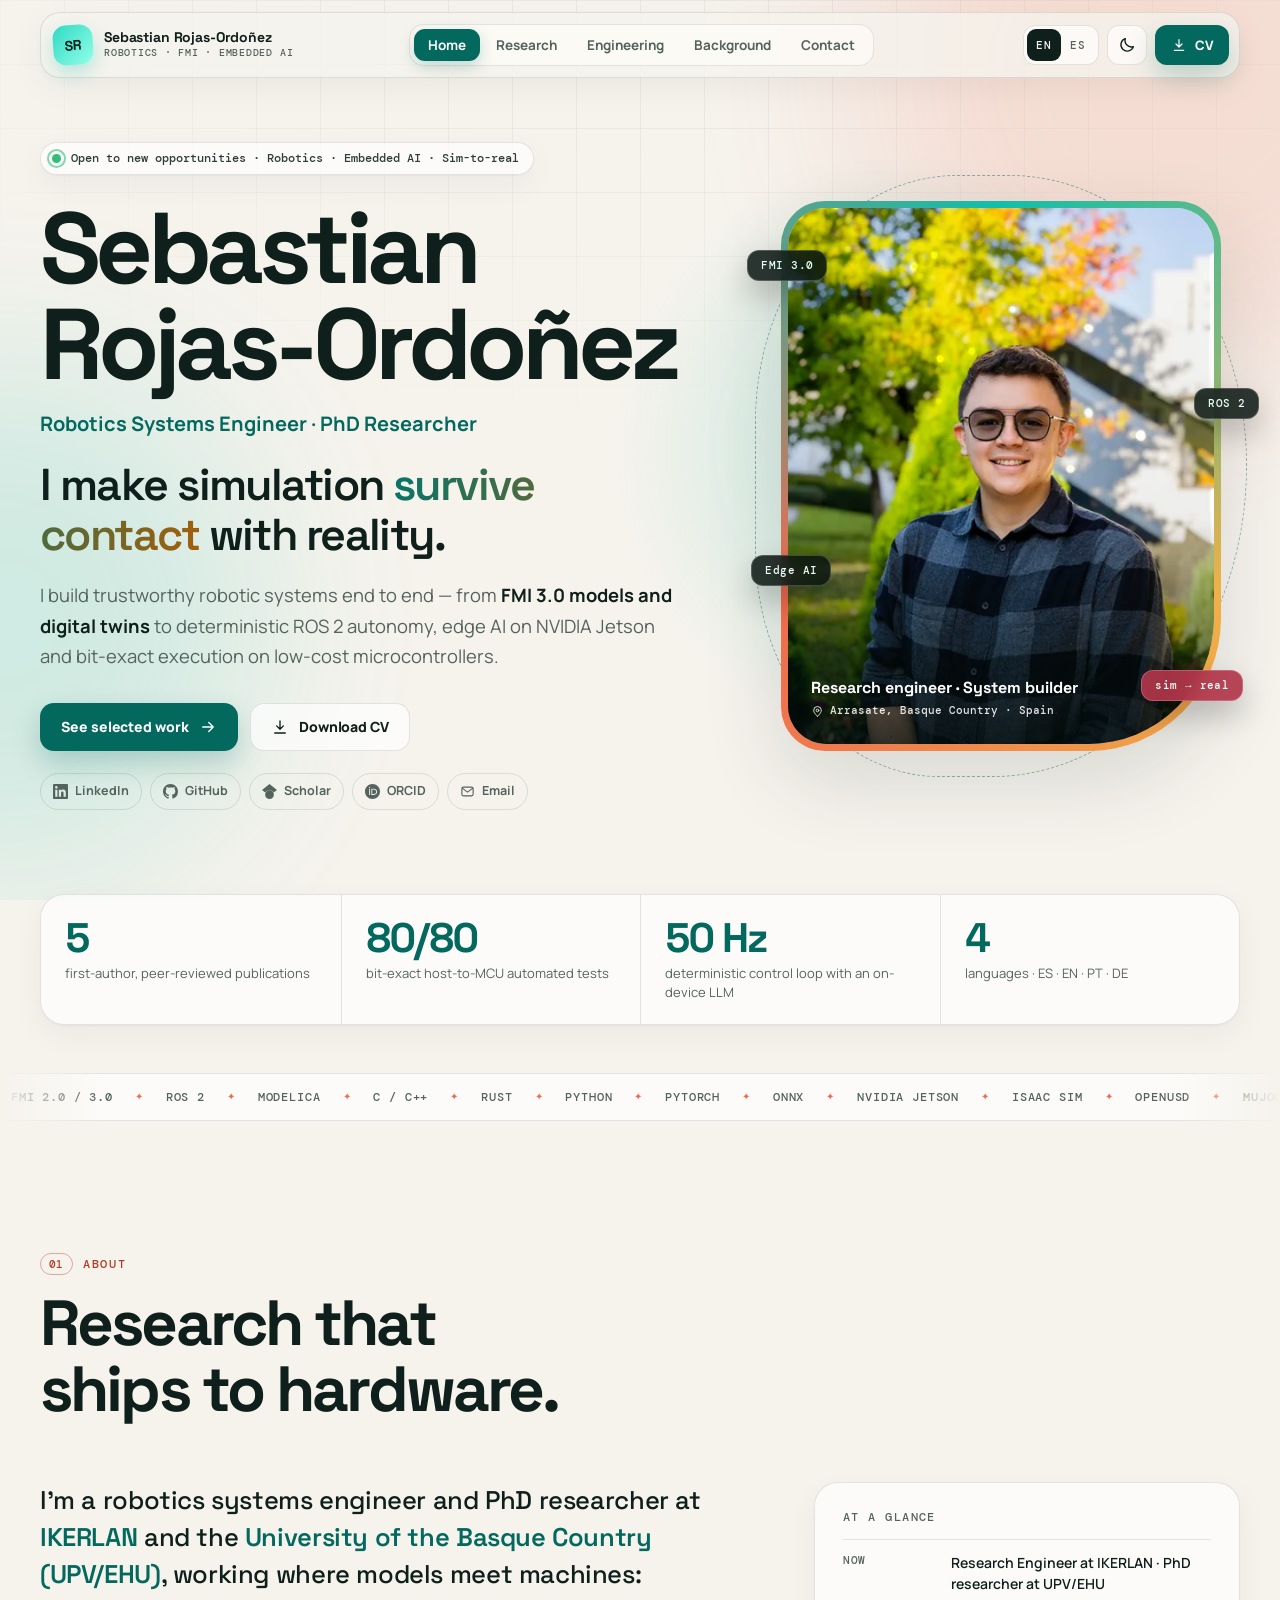
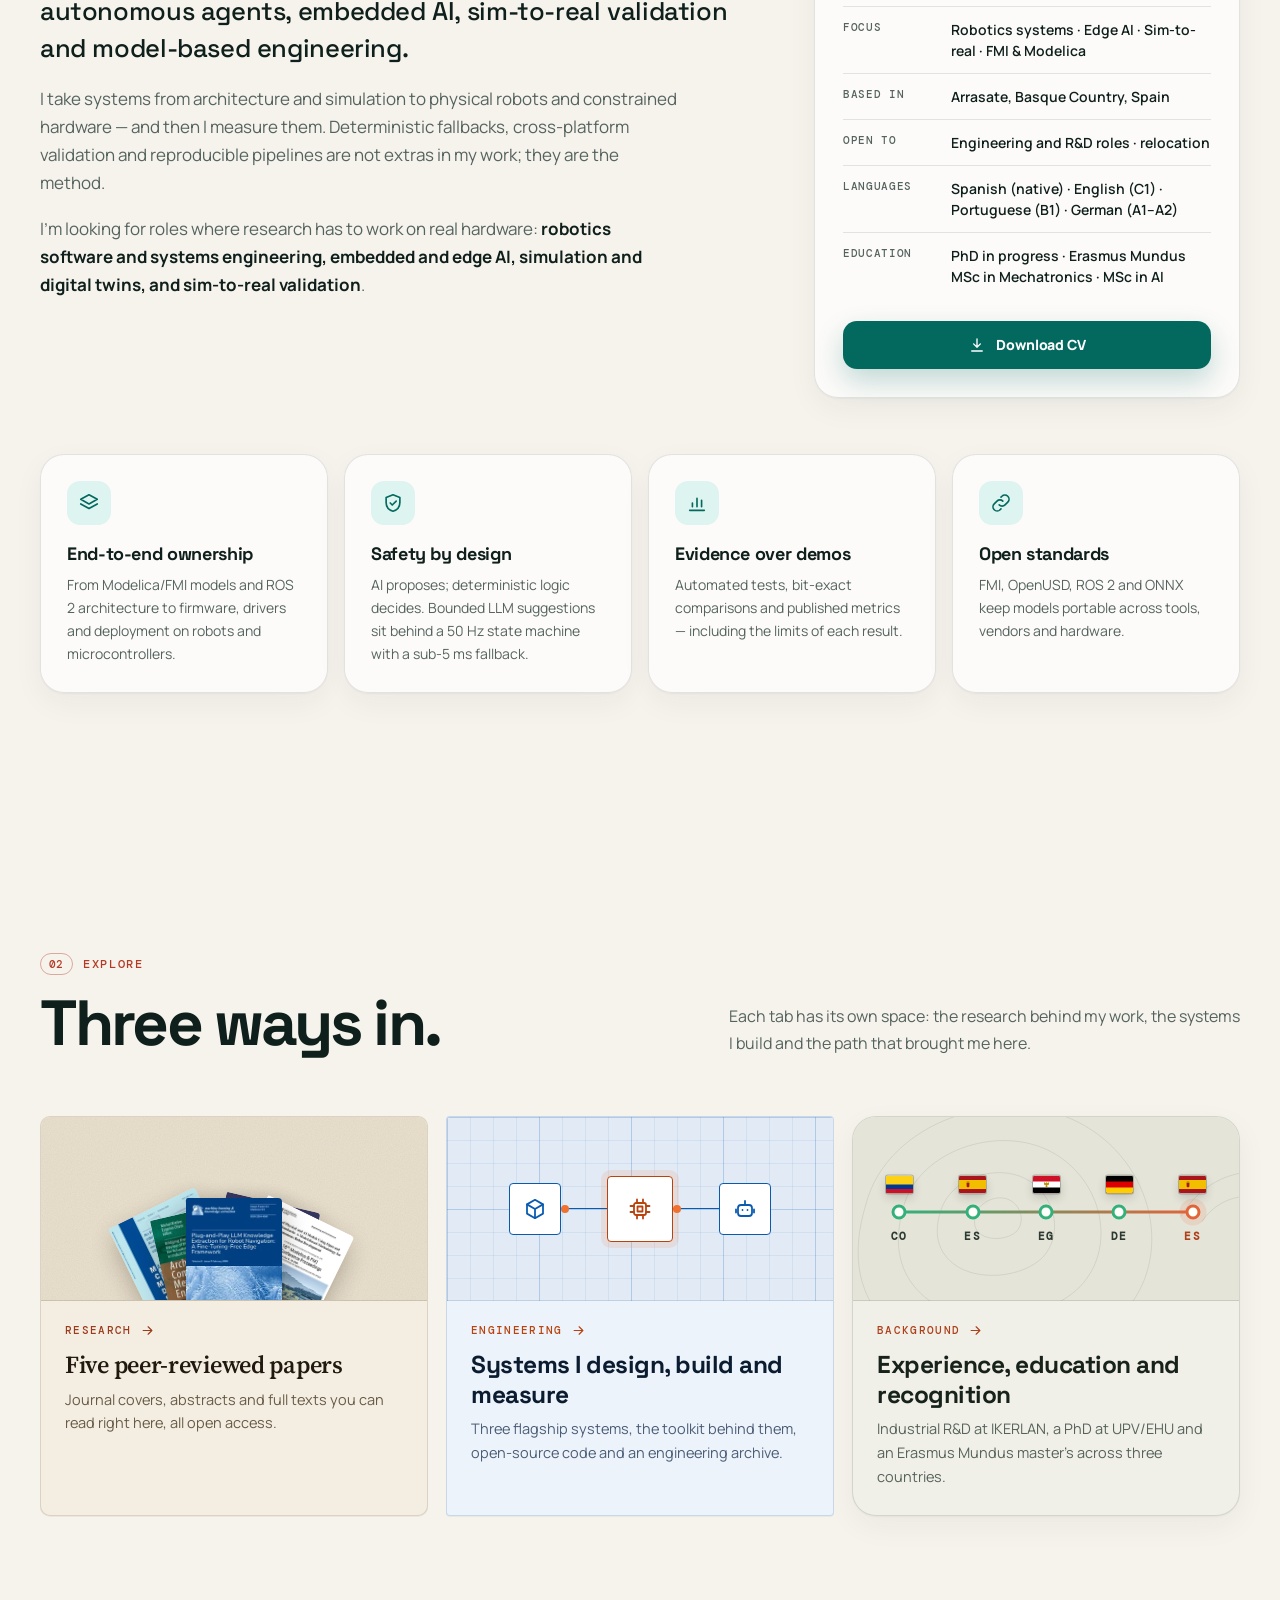
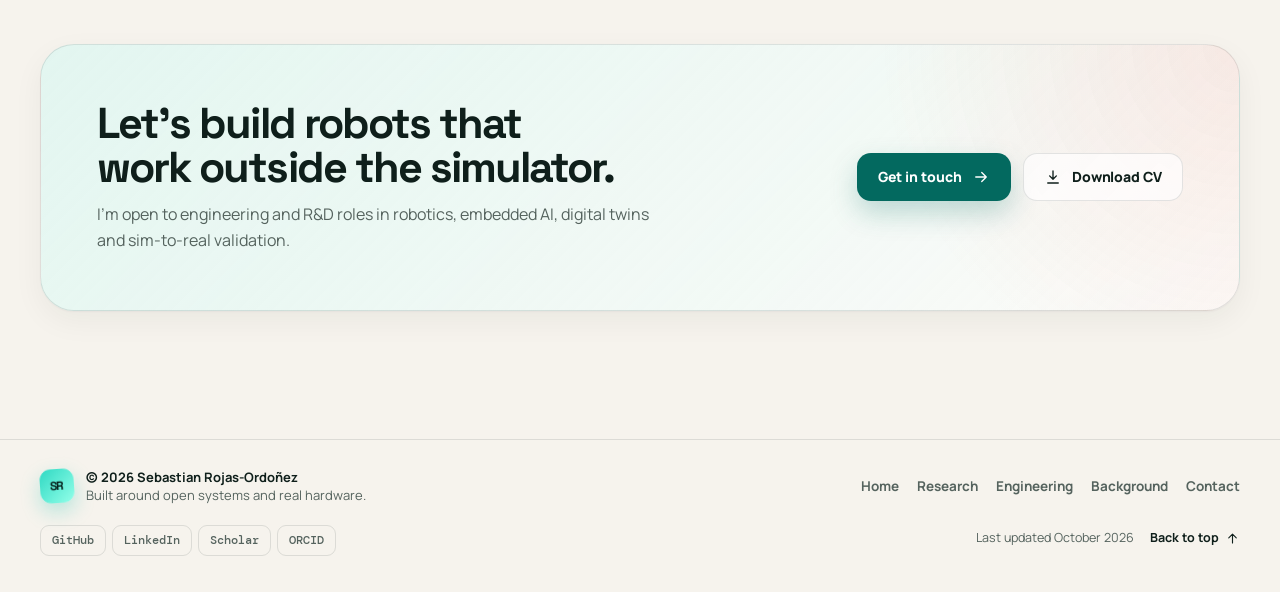
==== commit ee21e1b9: "Split the site into five tabs, each with its own style - Home, Research, Engineering, Background and" ====
--- a/index.html
+++ b/index.html
@@ -44,7 +44,7 @@
         "url": "https://xn--sebastianrojas-ordoez-ubc.com/",
         "name": "Sebastian Rojas-Ordoñez · Robotics Systems Engineer & PhD Researcher",
         "inLanguage": ["en", "es"],
-        "dateModified": "2026-10-23",
+        "dateModified": "2026-10-30",
         "mainEntity": { "@id": "https://xn--sebastianrojas-ordoez-ubc.com/#person" }
       },
       {
@@ -100,7 +100,7 @@
 
   <link rel="preconnect" href="https://fonts.googleapis.com">
   <link rel="preconnect" href="https://fonts.gstatic.com" crossorigin>
-  <link rel="stylesheet" href="https://fonts.googleapis.com/css2?family=DM+Mono:wght@400;500&amp;family=Manrope:wght@400..800&amp;family=Source+Serif+4:opsz,wght@8..60,600..700&amp;family=Space+Grotesk:wght@500..700&amp;display=swap">
+  <link rel="stylesheet" href="https://fonts.googleapis.com/css2?family=DM+Mono:wght@400;500&amp;family=Manrope:wght@400..800&amp;family=Source+Serif+4:ital,opsz,wght@0,8..60,400..700;1,8..60,400&amp;family=Space+Grotesk:wght@500..700&amp;display=swap">
   <link rel="preload" as="image" href="assets/img/profile-960.webp" imagesrcset="assets/img/profile-480.webp 480w, assets/img/profile-960.webp 960w" imagesizes="(max-width: 980px) 88vw, 440px" type="image/webp" fetchpriority="high">
   <link rel="stylesheet" href="assets/css/main.css">
   <script src="assets/js/i18n.js" defer></script>
@@ -143,6 +143,14 @@
     <symbol id="i-linkedin" viewBox="0 0 24 24"><path fill="currentColor" stroke="none" d="M20.45 20.45h-3.56v-5.57c0-1.33-.02-3.04-1.85-3.04-1.85 0-2.14 1.45-2.14 2.94v5.67H9.35V9h3.41v1.56h.05c.48-.9 1.64-1.85 3.37-1.85 3.6 0 4.27 2.37 4.27 5.46v6.28ZM5.34 7.43a2.06 2.06 0 1 1 0-4.13 2.06 2.06 0 0 1 0 4.13ZM7.12 20.45H3.56V9h3.56v11.45ZM22.23 0H1.77C.79 0 0 .77 0 1.73v20.54C0 23.23.79 24 1.77 24h20.45c.98 0 1.78-.77 1.78-1.73V1.73C24 .77 23.2 0 22.22 0h.01Z"/></symbol>
     <symbol id="i-orcid" viewBox="0 0 24 24"><path fill="currentColor" stroke="none" d="M12 0C5.37 0 0 5.37 0 12s5.37 12 12 12 12-5.37 12-12S18.63 0 12 0ZM7.37 4.38c.53 0 .95.43.95.95s-.42.95-.95.95a.95.95 0 0 1-.95-.95c0-.52.42-.95.95-.95Zm-.72 3.04h1.44v10.04H6.65V7.42Zm3.56 0h3.9c3.71 0 5.34 2.65 5.34 5.02 0 2.58-2.01 5.02-5.32 5.02h-3.92V7.42Zm1.44 1.3v7.45h2.3c3.27 0 4.02-2.49 4.02-3.73 0-2.01-1.28-3.72-4.1-3.72h-2.22Z"/></symbol>
     <symbol id="i-scholar" viewBox="0 0 24 24"><path fill="currentColor" stroke="none" d="M5.24 13.77 0 9.5 12 0l12 9.5-5.24 4.27C17.55 11.25 14.98 9.5 12 9.5s-5.55 1.75-6.76 4.27ZM12 10a7 7 0 1 0 0 14 7 7 0 0 0 0-14Z"/></symbol>
+    <symbol id="i-home" viewBox="0 0 24 24"><path d="M4 10.5 12 4l8 6.5V19a1.5 1.5 0 0 1-1.5 1.5H15v-6H9v6H5.5A1.5 1.5 0 0 1 4 19v-8.5Z"/></symbol>
+    <symbol id="i-book" viewBox="0 0 24 24"><path d="M12 6.5C10.2 5 7.8 4.5 4.5 4.5v13c3.3 0 5.7.5 7.5 2 1.8-1.5 4.2-2 7.5-2v-13c-3.3 0-5.7.5-7.5 2Z"/><path d="M12 6.5v13"/></symbol>
+    <symbol id="i-route" viewBox="0 0 24 24"><circle cx="6" cy="18" r="2.5"/><circle cx="18" cy="6" r="2.5"/><path d="M8.5 18H15a3 3 0 0 0 0-6H9a3 3 0 0 1 0-6h6.5"/></symbol>
+    <!-- Flags as SVG: Windows does not draw flag emoji -->
+    <symbol id="flag-co" viewBox="0 0 30 20"><path fill="#fcd116" d="M0 0h30v20H0z"/><path fill="#003893" d="M0 10h30v10H0z"/><path fill="#ce1126" d="M0 15h30v5H0z"/></symbol>
+    <symbol id="flag-es" viewBox="0 0 30 20"><path fill="#aa151b" d="M0 0h30v20H0z"/><path fill="#f1bf00" d="M0 5h30v10H0z"/><path fill="#a67c00" d="M8.4 8h3.2l.3-1.3-.75.45-.4-.75-.75.55-.75-.55-.4.75-.75-.45z"/><path fill="#aa151b" d="M8.45 8.35h3.1v2.95c0 1.05-.69 1.85-1.55 1.85s-1.55-.8-1.55-1.85z"/></symbol>
+    <symbol id="flag-eg" viewBox="0 0 30 20"><path fill="#ce1126" d="M0 0h30v20H0z"/><path fill="#fff" d="M0 6.667h30V20H0z"/><path fill="#000" d="M0 13.333h30V20H0z"/><g fill="#c09300"><circle cx="15" cy="7.7" r=".55"/><path d="M15.3 8.15L15.6 8.5L17.7 7.6L17.85 8.3L17.45 10.7L17.05 10.3L16.75 10.85L16.35 10.45L16.05 10.95L15.75 10.65L15.8 11.95L16.3 12.9L13.7 12.9L14.2 11.95L14.25 10.65L13.95 10.95L13.65 10.45L13.25 10.85L12.95 10.3L12.55 10.7L12.15 8.3L12.3 7.6L14.4 8.5L14.7 8.15Z"/></g></symbol>
+    <symbol id="flag-de" viewBox="0 0 30 20"><path fill="#000" d="M0 0h30v20H0z"/><path fill="#d00" d="M0 6.667h30V20H0z"/><path fill="#ffce00" d="M0 13.333h30V20H0z"/></symbol>
   </svg>
 
   <a class="skip-link" href="#main" data-i18n="a11y.skip">Skip to content</a>
@@ -151,18 +159,17 @@
 
   <header class="site-header" id="site-header">
     <div class="nav-shell">
-      <a class="brand" href="#top" aria-label="Sebastian Rojas-Ordoñez, back to top" data-i18n-attr="aria-label:nav.brandLabel">
+      <a class="brand" href="#home" aria-label="Sebastian Rojas-Ordoñez, home" data-i18n-attr="aria-label:nav.brandLabel">
         <span class="brand-mark" aria-hidden="true">SR</span>
         <span class="brand-text"><strong>Sebastian Rojas-Ordoñez</strong><span data-i18n="brand.tag">Robotics · FMI · Embedded AI</span></span>
       </a>
-      <nav class="nav-links" id="nav-links" aria-label="Primary" data-i18n-attr="aria-label:nav.label">
-        <a href="#about" data-i18n="nav.about">About</a>
-        <a href="#work" data-i18n="nav.work">Work</a>
-        <a href="#experience" data-i18n="nav.experience">Experience</a>
-        <a href="#research" data-i18n="nav.research">Research</a>
-        <a href="#skills" data-i18n="nav.skills">Skills</a>
-        <a href="#contact" data-i18n="nav.contact">Contact</a>
-        <a class="nav-cv-mobile" href="assets/Sebastian_Rojas_Ordonez_CV.pdf" download><svg class="icon" aria-hidden="true"><use href="#i-download"/></svg><span data-i18n="cta.downloadCv">Download CV</span></a>
+      <nav class="tabs" id="tabs" aria-label="Sections" data-i18n-attr="aria-label:nav.label">
+        <span class="tabs-indicator" id="tabs-indicator" aria-hidden="true"></span>
+        <a href="#home" data-tab="home" data-i18n="nav.home">Home</a>
+        <a href="#research" data-tab="research" data-i18n="nav.research">Research</a>
+        <a href="#engineering" data-tab="engineering" data-i18n="nav.engineering">Engineering</a>
+        <a href="#background" data-tab="background" data-i18n="nav.background">Background</a>
+        <a href="#contact" data-tab="contact" data-i18n="nav.contact">Contact</a>
       </nav>
       <div class="nav-tools">
         <button class="lang-toggle" id="lang-toggle" type="button" aria-label="Cambiar idioma a español">
@@ -173,353 +180,217 @@
           <svg class="icon icon-sun" aria-hidden="true"><use href="#i-sun"/></svg>
         </button>
         <a class="btn btn-primary btn-sm nav-cv" href="assets/Sebastian_Rojas_Ordonez_CV.pdf" download><svg class="icon" aria-hidden="true"><use href="#i-download"/></svg><span data-i18n="nav.cv">CV</span></a>
-        <button class="icon-btn menu-toggle" id="menu-toggle" type="button" aria-expanded="false" aria-controls="nav-links" aria-label="Open menu">
-          <svg class="icon icon-menu" aria-hidden="true"><use href="#i-menu"/></svg>
-          <svg class="icon icon-close" aria-hidden="true"><use href="#i-close"/></svg>
-        </button>
       </div>
     </div>
   </header>
 
+  <nav class="tabbar" id="tabbar" aria-label="Sections" data-i18n-attr="aria-label:nav.label">
+    <a href="#home" data-tab="home"><svg class="icon" aria-hidden="true"><use href="#i-home"/></svg><span data-i18n="nav.home">Home</span></a>
+    <a href="#research" data-tab="research"><svg class="icon" aria-hidden="true"><use href="#i-book"/></svg><span data-i18n="nav.research">Research</span></a>
+    <a href="#engineering" data-tab="engineering"><svg class="icon" aria-hidden="true"><use href="#i-cpu"/></svg><span data-i18n="nav.engineering">Engineering</span></a>
+    <a href="#background" data-tab="background"><svg class="icon" aria-hidden="true"><use href="#i-route"/></svg><span data-i18n="nav.background">Background</span></a>
+    <a href="#contact" data-tab="contact"><svg class="icon" aria-hidden="true"><use href="#i-mail"/></svg><span data-i18n="nav.contact">Contact</span></a>
+  </nav>
+
   <main id="main">
-    <!-- ============================== HERO ============================== -->
-    <section class="hero" id="top" aria-labelledby="hero-name">
-      <div class="wrap hero-grid">
-        <div class="hero-copy">
-          <p class="availability"><span class="pulse" aria-hidden="true"></span><span data-i18n="hero.status">Open to new opportunities · Robotics · Embedded AI · Sim-to-real</span></p>
-          <h1 class="hero-name" id="hero-name">Sebastian <span class="nowrap">Rojas-Ordoñez</span></h1>
-          <p class="hero-role" data-i18n="hero.role">Robotics Systems Engineer · PhD Researcher</p>
-          <p class="hero-tagline" data-i18n="hero.tagline">I make simulation <span class="grad">survive contact</span> with reality.</p>
-          <p class="hero-lead" data-i18n="hero.lead">I build trustworthy robotic systems end to end — from <strong>FMI 3.0 models and digital twins</strong> to deterministic ROS 2 autonomy, edge AI on NVIDIA Jetson and bit-exact execution on low-cost microcontrollers.</p>
-          <div class="hero-actions">
-            <a class="btn btn-primary" href="#work"><span data-i18n="hero.ctaWork">See selected work</span><svg class="icon icon-move-down" aria-hidden="true"><use href="#i-arrow-down"/></svg></a>
-            <a class="btn btn-ghost" href="assets/Sebastian_Rojas_Ordonez_CV.pdf" download><svg class="icon" aria-hidden="true"><use href="#i-download"/></svg><span data-i18n="cta.downloadCv">Download CV</span></a>
-          </div>
-          <ul class="profile-pills" aria-label="Profiles" data-i18n-attr="aria-label:hero.profiles">
-            <li><a href="https://www.linkedin.com/in/sebastian-rojasordo%C3%B1ez/" target="_blank" rel="me noopener"><svg class="icon" aria-hidden="true"><use href="#i-linkedin"/></svg>LinkedIn</a></li>
-            <li><a href="https://github.com/SeRoMechatronic" target="_blank" rel="me noopener"><svg class="icon" aria-hidden="true"><use href="#i-github"/></svg>GitHub</a></li>
-            <li><a href="https://scholar.google.com/citations?user=HSflBLwAAAAJ&amp;hl=en" target="_blank" rel="me noopener"><svg class="icon" aria-hidden="true"><use href="#i-scholar"/></svg>Scholar</a></li>
-            <li><a href="https://orcid.org/0009-0000-5142-1284" target="_blank" rel="me noopener"><svg class="icon" aria-hidden="true"><use href="#i-orcid"/></svg>ORCID</a></li>
-            <li><a href="mailto:sebastianrojas.sero@gmail.com"><svg class="icon" aria-hidden="true"><use href="#i-mail"/></svg><span data-i18n="hero.email">Email</span></a></li>
+    <!-- ============================== HOME ============================== -->
+    <div class="view view-home" id="home">
+      <section class="hero" id="top" aria-labelledby="hero-name">
+        <div class="wrap hero-grid">
+          <div class="hero-copy">
+            <p class="availability"><span class="pulse" aria-hidden="true"></span><span data-i18n="hero.status">Open to new opportunities · Robotics · Embedded AI · Sim-to-real</span></p>
+            <h1 class="hero-name" id="hero-name">Sebastian <span class="nowrap">Rojas-Ordoñez</span></h1>
+            <p class="hero-role" data-i18n="hero.role">Robotics Systems Engineer · PhD Researcher</p>
+            <p class="hero-tagline" data-i18n="hero.tagline">I make simulation <span class="grad">survive contact</span> with reality.</p>
+            <p class="hero-lead" data-i18n="hero.lead">I build trustworthy robotic systems end to end — from <strong>FMI 3.0 models and digital twins</strong> to deterministic ROS 2 autonomy, edge AI on NVIDIA Jetson and bit-exact execution on low-cost microcontrollers.</p>
+            <div class="hero-actions">
+              <a class="btn btn-primary" href="#engineering"><span data-i18n="hero.ctaWork">See selected work</span><svg class="icon icon-move" aria-hidden="true"><use href="#i-arrow-right"/></svg></a>
+              <a class="btn btn-ghost" href="assets/Sebastian_Rojas_Ordonez_CV.pdf" download><svg class="icon" aria-hidden="true"><use href="#i-download"/></svg><span data-i18n="cta.downloadCv">Download CV</span></a>
+            </div>
+            <ul class="profile-pills" aria-label="Profiles" data-i18n-attr="aria-label:hero.profiles">
+              <li><a href="https://www.linkedin.com/in/sebastian-rojasordo%C3%B1ez/" target="_blank" rel="me noopener"><svg class="icon" aria-hidden="true"><use href="#i-linkedin"/></svg>LinkedIn</a></li>
+              <li><a href="https://github.com/SeRoMechatronic" target="_blank" rel="me noopener"><svg class="icon" aria-hidden="true"><use href="#i-github"/></svg>GitHub</a></li>
+              <li><a href="https://scholar.google.com/citations?user=HSflBLwAAAAJ&amp;hl=en" target="_blank" rel="me noopener"><svg class="icon" aria-hidden="true"><use href="#i-scholar"/></svg>Scholar</a></li>
+              <li><a href="https://orcid.org/0009-0000-5142-1284" target="_blank" rel="me noopener"><svg class="icon" aria-hidden="true"><use href="#i-orcid"/></svg>ORCID</a></li>
+              <li><a href="mailto:sebastianrojas.sero@gmail.com"><svg class="icon" aria-hidden="true"><use href="#i-mail"/></svg><span data-i18n="hero.email">Email</span></a></li>
+            </ul>
+          </div>
+
+          <div class="hero-visual">
+            <div class="portrait-stage">
+              <span class="orbit" aria-hidden="true"></span>
+              <figure class="portrait" id="portrait">
+                <picture>
+                  <source type="image/webp" srcset="assets/img/profile-480.webp 480w, assets/img/profile-960.webp 960w" sizes="(max-width: 980px) 88vw, 440px">
+                  <img src="assets/img/profile-960.jpg" width="960" height="1440" alt="Portrait of Sebastian Rojas-Ordoñez" data-i18n-attr="alt:hero.portraitAlt" fetchpriority="high" decoding="async">
+                </picture>
+                <figcaption>
+                  <strong data-i18n="hero.captionTitle">Research engineer · System builder</strong>
+                  <span><svg class="icon" aria-hidden="true"><use href="#i-pin"/></svg><span data-i18n="hero.captionPlace">Arrasate, Basque Country · Spain</span></span>
+                </figcaption>
+              </figure>
+              <span class="float-chip chip-a" aria-hidden="true">FMI 3.0</span>
+              <span class="float-chip chip-b" aria-hidden="true">ROS 2</span>
+              <span class="float-chip chip-c" aria-hidden="true">Edge AI</span>
+              <span class="float-chip chip-d" aria-hidden="true">sim → real</span>
+            </div>
+          </div>
+        </div>
+
+        <div class="wrap">
+          <ul class="hero-stats">
+            <li><strong data-count="5">5</strong><span data-i18n="stats.papers">first-author, peer-reviewed publications</span></li>
+            <li><strong data-count="80">80/80</strong><span data-i18n="stats.bitexact">bit-exact host-to-MCU automated tests</span></li>
+            <li><strong data-count="50">50 Hz</strong><span data-i18n="stats.loop">deterministic control loop with an on-device LLM</span></li>
+            <li><strong data-count="4">4</strong><span data-i18n="stats.languages">languages · ES · EN · PT · DE</span></li>
           </ul>
         </div>
-
-        <div class="hero-visual">
-          <div class="portrait-stage">
-            <span class="orbit" aria-hidden="true"></span>
-            <figure class="portrait" id="portrait">
-              <picture>
-                <source type="image/webp" srcset="assets/img/profile-480.webp 480w, assets/img/profile-960.webp 960w" sizes="(max-width: 980px) 88vw, 440px">
-                <img src="assets/img/profile-960.jpg" width="960" height="1440" alt="Portrait of Sebastian Rojas-Ordoñez" data-i18n-attr="alt:hero.portraitAlt" fetchpriority="high" decoding="async">
-              </picture>
-              <figcaption>
-                <strong data-i18n="hero.captionTitle">Research engineer · System builder</strong>
-                <span><svg class="icon" aria-hidden="true"><use href="#i-pin"/></svg><span data-i18n="hero.captionPlace">Arrasate, Basque Country · Spain</span></span>
-              </figcaption>
-            </figure>
-            <span class="float-chip chip-a" aria-hidden="true">FMI 3.0</span>
-            <span class="float-chip chip-b" aria-hidden="true">ROS 2</span>
-            <span class="float-chip chip-c" aria-hidden="true">Edge AI</span>
-            <span class="float-chip chip-d" aria-hidden="true">sim → real</span>
-          </div>
+      </section>
+
+      <div class="marquee" role="region" aria-label="Core technologies" data-i18n-attr="aria-label:marquee.label">
+        <div class="marquee-track">
+          <ul class="marquee-list">
+            <li>FMI 2.0 / 3.0</li><li>ROS 2</li><li>Modelica</li><li>C / C++</li><li>Rust</li><li>Python</li><li>PyTorch</li><li>ONNX</li><li>NVIDIA Jetson</li><li>Isaac Sim</li><li>OpenUSD</li><li>MuJoCo</li><li>Gazebo</li><li>ESP32 · STM32 · RP2350</li><li>Linux</li><li>Docker</li>
+          </ul>
+          <ul class="marquee-list" aria-hidden="true">
+            <li>FMI 2.0 / 3.0</li><li>ROS 2</li><li>Modelica</li><li>C / C++</li><li>Rust</li><li>Python</li><li>PyTorch</li><li>ONNX</li><li>NVIDIA Jetson</li><li>Isaac Sim</li><li>OpenUSD</li><li>MuJoCo</li><li>Gazebo</li><li>ESP32 · STM32 · RP2350</li><li>Linux</li><li>Docker</li>
+          </ul>
         </div>
       </div>
 
-      <div class="wrap">
-        <ul class="hero-stats">
-          <li><strong data-count="5">5</strong><span data-i18n="stats.papers">first-author, peer-reviewed publications</span></li>
-          <li><strong data-count="80">80/80</strong><span data-i18n="stats.bitexact">bit-exact host-to-MCU automated tests</span></li>
-          <li><strong data-count="50">50 Hz</strong><span data-i18n="stats.loop">deterministic control loop with an on-device LLM</span></li>
-          <li><strong data-count="4">4</strong><span data-i18n="stats.languages">languages · ES · EN · PT · DE</span></li>
-        </ul>
-      </div>
-    </section>
-
-    <div class="marquee" role="region" aria-label="Core technologies" data-i18n-attr="aria-label:marquee.label">
-      <div class="marquee-track">
-        <ul class="marquee-list">
-          <li>FMI 2.0 / 3.0</li><li>ROS 2</li><li>Modelica</li><li>C / C++</li><li>Rust</li><li>Python</li><li>PyTorch</li><li>ONNX</li><li>NVIDIA Jetson</li><li>Isaac Sim</li><li>OpenUSD</li><li>MuJoCo</li><li>Gazebo</li><li>ESP32 · STM32 · RP2350</li><li>Linux</li><li>Docker</li>
-        </ul>
-        <ul class="marquee-list" aria-hidden="true">
-          <li>FMI 2.0 / 3.0</li><li>ROS 2</li><li>Modelica</li><li>C / C++</li><li>Rust</li><li>Python</li><li>PyTorch</li><li>ONNX</li><li>NVIDIA Jetson</li><li>Isaac Sim</li><li>OpenUSD</li><li>MuJoCo</li><li>Gazebo</li><li>ESP32 · STM32 · RP2350</li><li>Linux</li><li>Docker</li>
-        </ul>
-      </div>
+      <section class="section about" id="about" aria-labelledby="about-title">
+        <div class="wrap">
+          <header class="section-head reveal">
+            <div>
+              <p class="kicker"><span class="kicker-num">01</span><span data-i18n="about.kicker">About</span></p>
+              <h2 id="about-title" data-i18n="about.title">Research that ships to hardware.</h2>
+            </div>
+          </header>
+
+          <div class="about-grid">
+            <div class="about-copy reveal">
+              <p class="lede" data-i18n="about.p1">I’m a robotics systems engineer and PhD researcher at <strong>IKERLAN</strong> and the <strong>University of the Basque Country (UPV/EHU)</strong>, working where models meet machines: autonomous agents, embedded AI, sim-to-real validation and model-based engineering.</p>
+              <p data-i18n="about.p2">I take systems from architecture and simulation to physical robots and constrained hardware — and then I measure them. Deterministic fallbacks, cross-platform validation and reproducible pipelines are not extras in my work; they are the method.</p>
+              <p data-i18n="about.p3">I’m looking for roles where research has to work on real hardware: <strong>robotics software and systems engineering, embedded and edge AI, simulation and digital twins, and sim-to-real validation</strong>.</p>
+            </div>
+
+            <aside class="facts card reveal" aria-labelledby="facts-title">
+              <h3 id="facts-title" data-i18n="facts.title">At a glance</h3>
+              <dl>
+                <div><dt data-i18n="facts.nowLabel">Now</dt><dd data-i18n="facts.now">Research Engineer at IKERLAN · PhD researcher at UPV/EHU</dd></div>
+                <div><dt data-i18n="facts.focusLabel">Focus</dt><dd data-i18n="facts.focus">Robotics systems · Edge AI · Sim-to-real · FMI &amp; Modelica</dd></div>
+                <div><dt data-i18n="facts.baseLabel">Based in</dt><dd data-i18n="facts.base">Arrasate, Basque Country, Spain</dd></div>
+                <div><dt data-i18n="facts.openLabel">Open to</dt><dd data-i18n="facts.open">Engineering and R&amp;D roles · relocation</dd></div>
+                <div><dt data-i18n="facts.langLabel">Languages</dt><dd data-i18n="facts.lang">Spanish (native) · English (C1) · Portuguese (B1) · German (A1–A2)</dd></div>
+                <div><dt data-i18n="facts.eduLabel">Education</dt><dd data-i18n="facts.edu">PhD in progress · Erasmus Mundus MSc in Mechatronics · MSc in AI</dd></div>
+              </dl>
+              <a class="btn btn-primary btn-block" href="assets/Sebastian_Rojas_Ordonez_CV.pdf" download><svg class="icon" aria-hidden="true"><use href="#i-download"/></svg><span data-i18n="cta.downloadCv">Download CV</span></a>
+            </aside>
+          </div>
+
+          <ul class="pillars">
+            <li class="pillar card spot reveal">
+              <span class="pillar-icon"><svg class="icon" aria-hidden="true"><use href="#i-layers"/></svg></span>
+              <h3 data-i18n="pillar1.title">End-to-end ownership</h3>
+              <p data-i18n="pillar1.text">From Modelica/FMI models and ROS 2 architecture to firmware, drivers and deployment on robots and microcontrollers.</p>
+            </li>
+            <li class="pillar card spot reveal">
+              <span class="pillar-icon"><svg class="icon" aria-hidden="true"><use href="#i-shield"/></svg></span>
+              <h3 data-i18n="pillar2.title">Safety by design</h3>
+              <p data-i18n="pillar2.text">AI proposes; deterministic logic decides. Bounded LLM suggestions sit behind a 50 Hz state machine with a sub-5 ms fallback.</p>
+            </li>
+            <li class="pillar card spot reveal">
+              <span class="pillar-icon"><svg class="icon" aria-hidden="true"><use href="#i-chart"/></svg></span>
+              <h3 data-i18n="pillar3.title">Evidence over demos</h3>
+              <p data-i18n="pillar3.text">Automated tests, bit-exact comparisons and published metrics — including the limits of each result.</p>
+            </li>
+            <li class="pillar card spot reveal">
+              <span class="pillar-icon"><svg class="icon" aria-hidden="true"><use href="#i-link"/></svg></span>
+              <h3 data-i18n="pillar4.title">Open standards</h3>
+              <p data-i18n="pillar4.text">FMI, OpenUSD, ROS 2 and ONNX keep models portable across tools, vendors and hardware.</p>
+            </li>
+          </ul>
+        </div>
+      </section>
+
+      <section class="section explore" id="explore" aria-labelledby="explore-title">
+        <div class="wrap">
+          <header class="section-head has-intro reveal">
+            <div>
+              <p class="kicker"><span class="kicker-num">02</span><span data-i18n="explore.kicker">Explore</span></p>
+              <h2 id="explore-title" data-i18n="explore.title">Three ways in.</h2>
+            </div>
+            <p data-i18n="explore.intro">Each tab has its own space: the research behind my work, the systems I build and the path that brought me here.</p>
+          </header>
+
+          <ul class="explore-grid">
+            <li class="reveal">
+              <a class="explore-card p-research" href="#research">
+                <span class="explore-art art-covers" aria-hidden="true">
+                    <img src="assets/papers/2026-mcmds-fmi-centric-framework-sm.webp" width="200" height="302" alt="" loading="lazy" decoding="async">
+                    <img src="assets/papers/2026-acme-bridging-the-embedded-execution-gap-sm.webp" width="200" height="266" alt="" loading="lazy" decoding="async">
+                    <img src="assets/papers/2026-make-plug-and-play-llm-navigation-sm.webp" width="200" height="283" alt="" loading="lazy" decoding="async">
+                    <img src="assets/papers/2025-applsci-natural-language-relay-control-sm.webp" width="200" height="283" alt="" loading="lazy" decoding="async">
+                    <img src="assets/papers/2025-modelica-fmi-conference-open-standards-sm.webp" width="200" height="283" alt="" loading="lazy" decoding="async">
+                </span>
+                <span class="explore-label"><span data-i18n="nav.research">Research</span><svg class="icon" aria-hidden="true"><use href="#i-arrow-right"/></svg></span>
+                <strong data-i18n="explore.r.title">Five peer-reviewed papers</strong>
+                <span class="explore-text" data-i18n="explore.r.text">Journal covers, abstracts and full texts you can read right here, all open access.</span>
+              </a>
+            </li>
+            <li class="reveal">
+              <a class="explore-card p-engineering" href="#engineering">
+                <span class="explore-art art-blueprint" aria-hidden="true">
+                  <span class="bp-node"><svg class="icon"><use href="#i-cube"/></svg></span><span class="bp-wire"></span>
+                  <span class="bp-node bp-core"><svg class="icon"><use href="#i-cpu"/></svg></span><span class="bp-wire"></span>
+                  <span class="bp-node"><svg class="icon"><use href="#i-bot"/></svg></span>
+                </span>
+                <span class="explore-label"><span data-i18n="nav.engineering">Engineering</span><svg class="icon" aria-hidden="true"><use href="#i-arrow-right"/></svg></span>
+                <strong data-i18n="explore.e.title">Systems I design, build and measure</strong>
+                <span class="explore-text" data-i18n="explore.e.text">Three flagship systems, the toolkit behind them, open-source code and an engineering archive.</span>
+              </a>
+            </li>
+            <li class="reveal">
+              <a class="explore-card p-background" href="#background">
+                <span class="explore-art art-route" aria-hidden="true">
+                  <span class="rt-line"></span>
+                  <i><svg class="flag"><use href="#flag-co"/></svg><b>CO</b></i>
+                  <i><svg class="flag"><use href="#flag-es"/></svg><b>ES</b></i>
+                  <i><svg class="flag"><use href="#flag-eg"/></svg><b>EG</b></i>
+                  <i><svg class="flag"><use href="#flag-de"/></svg><b>DE</b></i>
+                  <i class="is-now"><svg class="flag"><use href="#flag-es"/></svg><b>ES</b></i>
+                </span>
+                <span class="explore-label"><span data-i18n="nav.background">Background</span><svg class="icon" aria-hidden="true"><use href="#i-arrow-right"/></svg></span>
+                <strong data-i18n="explore.b.title">Experience, education and recognition</strong>
+                <span class="explore-text" data-i18n="explore.b.text">Industrial R&amp;D at IKERLAN, a PhD at UPV/EHU and an Erasmus Mundus master’s across three countries.</span>
+              </a>
+            </li>
+          </ul>
+        </div>
+      </section>
+
+      <section class="section home-cta" aria-labelledby="home-cta-title">
+        <div class="wrap">
+          <div class="cta-band reveal">
+            <div>
+              <h2 id="home-cta-title" data-i18n="homecta.title">Let’s build robots that work outside the simulator.</h2>
+              <p data-i18n="homecta.text">I’m open to engineering and R&amp;D roles in robotics, embedded AI, digital twins and sim-to-real validation.</p>
+            </div>
+            <div class="cta-actions">
+              <a class="btn btn-primary" href="#contact"><span data-i18n="homecta.contact">Get in touch</span><svg class="icon icon-move" aria-hidden="true"><use href="#i-arrow-right"/></svg></a>
+              <a class="btn btn-ghost" href="assets/Sebastian_Rojas_Ordonez_CV.pdf" download><svg class="icon" aria-hidden="true"><use href="#i-download"/></svg><span data-i18n="cta.downloadCv">Download CV</span></a>
+            </div>
+          </div>
+        </div>
+      </section>
     </div>
 
-    <!-- ============================== 01 ABOUT ============================== -->
-    <section class="section about" id="about" aria-labelledby="about-title">
-      <div class="wrap">
-        <header class="section-head reveal">
-          <div>
-            <p class="kicker"><span class="kicker-num">01</span><span data-i18n="about.kicker">About</span></p>
-            <h2 id="about-title" data-i18n="about.title">Research that ships to hardware.</h2>
-          </div>
-        </header>
-
-        <div class="about-grid">
-          <div class="about-copy reveal">
-            <p class="lede" data-i18n="about.p1">I’m a robotics systems engineer and PhD researcher at <strong>IKERLAN</strong> and the <strong>University of the Basque Country (UPV/EHU)</strong>, working where models meet machines: autonomous agents, embedded AI, sim-to-real validation and model-based engineering.</p>
-            <p data-i18n="about.p2">I take systems from architecture and simulation to physical robots and constrained hardware — and then I measure them. Deterministic fallbacks, cross-platform validation and reproducible pipelines are not extras in my work; they are the method.</p>
-            <p data-i18n="about.p3">I’m looking for roles where research has to work on real hardware: <strong>robotics software and systems engineering, embedded and edge AI, simulation and digital twins, and sim-to-real validation</strong>.</p>
-          </div>
-
-          <aside class="facts card reveal" aria-labelledby="facts-title">
-            <h3 id="facts-title" data-i18n="facts.title">At a glance</h3>
-            <dl>
-              <div><dt data-i18n="facts.nowLabel">Now</dt><dd data-i18n="facts.now">Research Engineer at IKERLAN · PhD researcher at UPV/EHU</dd></div>
-              <div><dt data-i18n="facts.focusLabel">Focus</dt><dd data-i18n="facts.focus">Robotics systems · Edge AI · Sim-to-real · FMI &amp; Modelica</dd></div>
-              <div><dt data-i18n="facts.baseLabel">Based in</dt><dd data-i18n="facts.base">Arrasate, Basque Country, Spain</dd></div>
-              <div><dt data-i18n="facts.openLabel">Open to</dt><dd data-i18n="facts.open">Engineering and R&amp;D roles · relocation</dd></div>
-              <div><dt data-i18n="facts.langLabel">Languages</dt><dd data-i18n="facts.lang">Spanish (native) · English (C1) · Portuguese (B1) · German (A1–A2)</dd></div>
-              <div><dt data-i18n="facts.eduLabel">Education</dt><dd data-i18n="facts.edu">PhD in progress · Erasmus Mundus MSc in Mechatronics · MSc in AI</dd></div>
-            </dl>
-            <a class="btn btn-primary btn-block" href="assets/Sebastian_Rojas_Ordonez_CV.pdf" download><svg class="icon" aria-hidden="true"><use href="#i-download"/></svg><span data-i18n="cta.downloadCv">Download CV</span></a>
-          </aside>
-        </div>
-
-        <ul class="pillars">
-          <li class="pillar card spot reveal">
-            <span class="pillar-icon"><svg class="icon" aria-hidden="true"><use href="#i-layers"/></svg></span>
-            <h3 data-i18n="pillar1.title">End-to-end ownership</h3>
-            <p data-i18n="pillar1.text">From Modelica/FMI models and ROS 2 architecture to firmware, drivers and deployment on robots and microcontrollers.</p>
-          </li>
-          <li class="pillar card spot reveal">
-            <span class="pillar-icon"><svg class="icon" aria-hidden="true"><use href="#i-shield"/></svg></span>
-            <h3 data-i18n="pillar2.title">Safety by design</h3>
-            <p data-i18n="pillar2.text">AI proposes; deterministic logic decides. Bounded LLM suggestions sit behind a 50 Hz state machine with a sub-5 ms fallback.</p>
-          </li>
-          <li class="pillar card spot reveal">
-            <span class="pillar-icon"><svg class="icon" aria-hidden="true"><use href="#i-chart"/></svg></span>
-            <h3 data-i18n="pillar3.title">Evidence over demos</h3>
-            <p data-i18n="pillar3.text">Automated tests, bit-exact comparisons and published metrics — including the limits of each result.</p>
-          </li>
-          <li class="pillar card spot reveal">
-            <span class="pillar-icon"><svg class="icon" aria-hidden="true"><use href="#i-link"/></svg></span>
-            <h3 data-i18n="pillar4.title">Open standards</h3>
-            <p data-i18n="pillar4.text">FMI, OpenUSD, ROS 2 and ONNX keep models portable across tools, vendors and hardware.</p>
-          </li>
-        </ul>
-      </div>
-    </section>
-
-    <!-- ============================== 02 WORK ============================== -->
-    <section class="section work" id="work" aria-labelledby="work-title">
+    <!-- ============================== RESEARCH ============================== -->
+    <section class="view view-research p-research section research" id="research" aria-labelledby="research-title">
       <div class="wrap">
         <header class="section-head has-intro reveal">
           <div>
-            <p class="kicker"><span class="kicker-num">02</span><span data-i18n="work.kicker">Selected work</span></p>
-            <h2 id="work-title" data-i18n="work.title">From model to metal.</h2>
-          </div>
-          <p data-i18n="work.intro">Three flagship systems that show the full arc of my work: open models, deterministic execution, physical validation and measured outcomes.</p>
-        </header>
-
-        <div class="cases">
-          <!-- Case 1 -->
-          <article class="case reveal" aria-labelledby="case1-title">
-            <div class="case-copy">
-              <p class="case-meta"><span class="case-index">01</span><span data-i18n="case1.area">Portable execution</span><span class="case-context" data-i18n="case1.context">Visiting researcher · UPM GreenLSI · 2026</span></p>
-              <h3 id="case1-title" data-i18n="case1.title">One FMI execution core. Four very different targets.</h3>
-              <p data-i18n="case1.summary">I built <strong>fmi-embedded</strong>, a unified framework that runs the same FMI 2.0/3.0-derived C model on an x64 host and on three low-cost microcontroller families — through a shared core and a thin, portable platform layer instead of rewriting the controller for every target.</p>
-              <ul class="case-points">
-                <li data-i18n="case1.p1">Portable HAL for ADC, GPIO, PWM and encoders, with GCC/Ninja toolchains and bare-metal POSIX stubs.</li>
-                <li data-i18n="case1.p2">Seven-stage control benchmark — from basic I/O to cascaded position control — with automated numerical-equivalence checks.</li>
-                <li data-i18n="case1.p3">Framework documentation contributed to GreenLSI’s open-source codebase.</li>
-              </ul>
-              <div class="metrics">
-                <div class="metric"><strong>80/80</strong><span data-i18n="case1.m1">bit-exact tests</span></div>
-                <div class="metric"><strong>8/8</strong><span data-i18n="case1.m2">validation scenarios</span></div>
-                <div class="metric"><strong>3</strong><span data-i18n="case1.m3">MCU families on real hardware</span></div>
-              </div>
-              <ul class="tags"><li>FMI 2.0 / 3.0</li><li>C</li><li>x64</li><li>ESP32-C6</li><li>STM32F411</li><li>RP2350</li></ul>
-              <div class="case-links">
-                <a class="link-pill" href="papers/2026-acme-bridging-the-embedded-execution-gap.pdf" target="_blank" rel="noopener" data-viewer data-title="Bridging the Embedded Execution Gap (ACME, 2026)"><svg class="icon" aria-hidden="true"><use href="#i-file"/></svg><span data-i18n="case1.link">Read the related FMI review (ACME 2026)</span></a>
-              </div>
-            </div>
-            <div class="case-visual viz-pipeline" role="img" aria-label="Diagram: one FMU execution core running on an x64 host and on ESP32-C6, STM32F411 and RP2350 microcontrollers with bit-exact results" data-i18n-attr="aria-label:case1.vizAria">
-              <span class="viz-label" data-i18n="case1.vizLabel">Unified execution topology</span>
-              <span class="viz-badge" data-i18n="case1.vizBadge">Validated</span>
-              <div class="pipe">
-                <div class="pipe-node"><b data-i18n="case1.vizModel">Model</b><small>Modelica · FMI</small></div>
-                <span class="pipe-wire"></span>
-                <div class="pipe-node pipe-core"><b data-i18n="case1.vizCore">FMU core</b><small data-i18n="case1.vizCoreSub">shared C</small></div>
-                <span class="pipe-wire"></span>
-                <ul class="pipe-targets">
-                  <li><b>x64</b><span data-i18n="case1.vizRef">reference</span></li>
-                  <li><b>ESP32-C6</b><span data-i18n="case1.vizExact">✓ bit-exact</span></li>
-                  <li><b>STM32F411</b><span data-i18n="case1.vizExact">✓ bit-exact</span></li>
-                  <li><b>RP2350</b><span data-i18n="case1.vizExact">✓ bit-exact</span></li>
-                </ul>
-              </div>
-              <p class="viz-foot"><span data-i18n="case1.vizFoot1">80/80 tests</span><span data-i18n="case1.vizFoot2">8/8 scenarios</span><span>Δ = 0</span></p>
-            </div>
-          </article>
-
-          <!-- Case 2 -->
-          <article class="case reveal" aria-labelledby="case2-title">
-            <div class="case-copy">
-              <p class="case-meta"><span class="case-index">02</span><span data-i18n="case2.area">Edge intelligence</span><span class="case-context">IKERLAN · UPV/EHU · MAKE 2026</span></p>
-              <h3 id="case2-title" data-i18n="case2.title">The LLM suggests. A deterministic controller decides.</h3>
-              <p data-i18n="case2.summary">A ROS 2 agentic navigation framework in which an asynchronous, fine-tuning-free LLM on a <strong>Jetson AGX Orin</strong> proposes bounded velocity refinements while a 50 Hz finite-state machine keeps control authority — validated in Gazebo and on a TurtleBot3 with a RealSense D435i, with no cloud dependency.</p>
-              <ul class="case-points">
-                <li data-i18n="case2.p1">Three ROS 2 nodes — FSM, LLM and validator/fusion — enforcing kinematic limits and a deterministic fallback.</li>
-                <li data-i18n="case2.p2">Profiled and benchmarked the on-device stack without increasing control-loop latency.</li>
-                <li data-i18n="case2.p3">Final position error cut from 0.246 m to 0.159 m; trajectory efficiency raised from 0.821 to 0.901.</li>
-              </ul>
-              <div class="metrics">
-                <div class="metric"><strong>50 Hz</strong><span data-i18n="case2.m1">control loop</span></div>
-                <div class="metric"><strong>&lt;5 ms</strong><span data-i18n="case2.m2">safe fallback</span></div>
-                <div class="metric"><strong>−35%</strong><span data-i18n="case2.m3">final position error</span></div>
-              </div>
-              <ul class="tags"><li>ROS 2</li><li>Jetson AGX Orin</li><li>LLM</li><li>TurtleBot3</li><li>RealSense D435i</li><li>Gazebo</li></ul>
-              <div class="case-links">
-                <a class="link-pill" href="https://doi.org/10.3390/make8020049" target="_blank" rel="noopener"><svg class="icon" aria-hidden="true"><use href="#i-file"/></svg><span data-i18n="case2.link1">Paper (MAKE 2026)</span><svg class="icon icon-ext" aria-hidden="true"><use href="#i-arrow-up-right"/></svg></a>
-                <a class="link-pill" href="https://github.com/SeRoMechatronic/Plug-and-Play-LLM-Augmentation-for-FSM-Navigation-ROS-2" target="_blank" rel="noopener"><svg class="icon" aria-hidden="true"><use href="#i-github"/></svg><span data-i18n="case2.link2">Code &amp; data</span><svg class="icon icon-ext" aria-hidden="true"><use href="#i-arrow-up-right"/></svg></a>
-              </div>
-            </div>
-            <div class="case-visual viz-radar" role="img" aria-label="Diagram: a robot navigating while an asynchronous LLM, a validator and a 50 Hz state machine share the decision, with the state machine keeping authority" data-i18n-attr="aria-label:case2.vizAria">
-              <span class="viz-label" data-i18n="case2.vizLabel">On-device navigation · offline</span>
-              <span class="viz-badge" data-i18n="case2.vizBadge">No cloud</span>
-              <div class="radar"><span class="radar-sweep"></span></div>
-              <div class="nav-stage">
-                <svg class="nav-route" viewBox="0 0 320 240"><path d="M 30 200 C 90 190, 110 120, 170 112 S 255 66, 292 40"/></svg>
-                <span class="robot"></span>
-              </div>
-              <ul class="node-stack">
-                <li><b>LLM</b><span data-i18n="case2.vizLlm">async · bounded suggestions</span></li>
-                <li><b data-i18n="case2.vizValidator">Validator</b><span data-i18n="case2.vizValidatorSub">kinematic limits</span></li>
-                <li class="is-core"><b>FSM</b><span data-i18n="case2.vizFsm">50 Hz · control authority</span></li>
-              </ul>
-              <p class="viz-foot"><span data-i18n="case2.vizFoot0">fallback &lt; 5 ms</span><span data-i18n="case2.vizFoot">0.246 → 0.159 m</span></p>
-            </div>
-          </article>
-
-          <!-- Case 3 -->
-          <article class="case reveal" aria-labelledby="case3-title">
-            <div class="case-copy">
-              <p class="case-meta"><span class="case-index">03</span><span data-i18n="case3.area">Physical → digital</span><span class="case-context">ROS 2 · OpenUSD · Isaac Sim</span></p>
-              <h3 id="case3-title" data-i18n="case3.title">A robot that builds its own simulation-ready scene.</h3>
-              <p data-i18n="case3.summary">A ROS 2 pipeline acquires 2D/3D LiDAR and RGB-D data, checks capture quality, self-calibrates its sensors, reconstructs geometry, identifies objects and exports a geometric-semantic <strong>OpenUSD</strong> scene ready for Isaac Sim.</p>
-              <ul class="case-points">
-                <li data-i18n="case3.p1">Explicit acquisition-quality and cross-sensor discrepancy checks at every stage.</li>
-                <li data-i18n="case3.p2">Cross-sensor discrepancy reduced from 7.54 cm to 2.77 cm.</li>
-                <li data-i18n="case3.p3">Validated in one physically tested room; broader generalisation is future work.</li>
-              </ul>
-              <div class="metrics">
-                <div class="metric"><strong>16/16</strong><span data-i18n="case3.m1">acquisition points</span></div>
-                <div class="metric"><strong data-i18n="case3.m2v">2.77 cm</strong><span data-i18n="case3.m2">final discrepancy</span></div>
-                <div class="metric"><strong>−63%</strong><span data-i18n="case3.m3">cross-sensor error</span></div>
-              </div>
-              <ul class="tags"><li>ROS 2</li><li>OpenUSD</li><li>Isaac Sim</li><li>LiDAR 2D/3D</li><li>RGB-D</li></ul>
-              <div class="case-links">
-                <a class="link-pill" href="https://github.com/SeRoMechatronic/sero_ovfmi" target="_blank" rel="noopener"><svg class="icon" aria-hidden="true"><use href="#i-github"/></svg><span data-i18n="case3.link">Related demo: FMI 3.0 × OpenUSD</span><svg class="icon icon-ext" aria-hidden="true"><use href="#i-arrow-up-right"/></svg></a>
-              </div>
-            </div>
-            <div class="case-visual viz-scene" role="img" aria-label="Diagram: a point-cloud scan of a room being turned into a geometric-semantic OpenUSD scene" data-i18n-attr="aria-label:case3.vizAria">
-              <span class="viz-label" data-i18n="case3.vizLabel">Geometric-semantic reconstruction</span>
-              <span class="viz-badge">OpenUSD</span>
-              <div class="scene">
-                <div class="scene-floor"></div>
-                <div class="scene-wall"></div>
-                <div class="scene-box box-a"></div>
-                <div class="scene-box box-b"></div>
-                <div class="scene-points"></div>
-                <div class="scene-scan"></div>
-              </div>
-              <p class="viz-foot"><span data-i18n="case3.vizFoot1">16/16 points</span><span data-i18n="case3.vizFoot2">7.54 → 2.77 cm</span></p>
-            </div>
-          </article>
-        </div>
-      </div>
-    </section>
-
-    <!-- ============================== 03 EXPERIENCE ============================== -->
-    <section class="section experience" id="experience" aria-labelledby="experience-title">
-      <div class="wrap">
-        <header class="section-head has-intro reveal">
-          <div>
-            <p class="kicker"><span class="kicker-num">03</span><span data-i18n="exp.kicker">Experience</span></p>
-            <h2 id="experience-title" data-i18n="exp.title">Industrial R&amp;D with academic depth.</h2>
-          </div>
-          <p data-i18n="exp.intro">Applied R&amp;D at IKERLAN, one of Spain’s leading technology research centres, combined with a PhD at UPV/EHU and a research stay at UPM.</p>
-        </header>
-
-        <div class="exp-layout">
-          <ol class="timeline">
-            <li class="job reveal">
-              <p class="job-date" data-i18n="job1.date">Aug 2024 — Present · Arrasate, Spain</p>
-              <h3 data-i18n="job1.role">Research Engineer &amp; PhD Researcher — Embedded Systems</h3>
-              <p class="job-org" data-i18n="job1.org">IKERLAN Technology Research Centre · UPV/EHU</p>
-              <ul class="job-points">
-                <li data-i18n="job1.p1">Develop robotics and cyber-physical workflows that combine distributed co-simulation, FMI/FMU interoperability, edge computing and physical deployment for industrial validation.</li>
-                <li data-i18n="job1.p2">Built a ROS 2 agentic navigation framework in which an on-device LLM proposes velocity refinements while a deterministic FSM keeps control authority (TurtleBot3, RealSense D435i, Jetson AGX Orin).</li>
-                <li data-i18n="job1.p3">Kept a deterministic 50 Hz control loop with a sub-5 ms fallback while cutting final position error from 0.246 m to 0.159 m.</li>
-                <li data-i18n="job1.p4">Investigator in the Basque ELKARTEK research programmes AUTOTRUST (2024) and SENDOA (2025–2026).</li>
-              </ul>
-              <ul class="tags"><li>FMI / FMU</li><li>ROS 2</li><li data-i18n="tag.cosim">Co-simulation</li><li>Edge AI</li><li>Modelica</li><li>MATLAB/Simulink</li></ul>
-            </li>
-            <li class="job reveal">
-              <p class="job-date" data-i18n="job2.date">May — Jul 2026 · Madrid, Spain</p>
-              <h3 data-i18n="job2.role">Visiting PhD Researcher — GreenLSI Group</h3>
-              <p class="job-org">Universidad Politécnica de Madrid (UPM)</p>
-              <ul class="job-points">
-                <li data-i18n="job2.p1">Developed the fmi-embedded framework: one FMI-derived C model running on an x64 host, ESP32-C6, STM32F411 and RP2350/Pico 2W.</li>
-                <li data-i18n="job2.p2">Demonstrated bit-exact host-to-MCU reproducibility in 80/80 automated tests and 8/8 validation scenarios.</li>
-                <li data-i18n="job2.p3">Extended openSeRo MBD with FMI 3.0 import/export and Scheduled Execution, MuJoCo/XIL integration and 257+ automated tests; built an FMI 3.0 co-simulation orchestrator in Rust.</li>
-              </ul>
-              <ul class="tags"><li>C</li><li>Rust</li><li>FMI 3.0</li><li>HAL</li><li>GCC/Ninja</li><li>MuJoCo</li></ul>
-            </li>
-            <li class="job reveal">
-              <p class="job-date" data-i18n="job3.date">Feb — Jul 2024 · Arrasate, Spain</p>
-              <h3 data-i18n="job3.role">Robotics Research Intern — IKSAFECOLAB</h3>
-              <p class="job-org" data-i18n="job3.org">IKERLAN Technology Research Centre</p>
-              <ul class="job-points">
-                <li data-i18n="job3.p1">Contributed to the first autonomous version of a mobile-manipulator demonstrator for canteen logistics, integrating a mobile base and a robotic arm.</li>
-                <li data-i18n="job3.p2">Defined an architecture that can be extended to future human–robot collaboration.</li>
-              </ul>
-              <ul class="tags"><li>ROS 2</li><li data-i18n="tag.mobileManip">Mobile manipulation</li><li>HRI</li></ul>
-            </li>
-          </ol>
-
-          <aside class="exp-side">
-            <div class="card side-card reveal">
-              <h3 class="side-title"><svg class="icon" aria-hidden="true"><use href="#i-flask"/></svg><span data-i18n="prog.title">Funded research programmes</span></h3>
-              <p class="side-note" data-i18n="prog.note">ELKARTEK is the Basque Government’s programme for collaborative research. I take part as investigator at IKERLAN.</p>
-              <ul class="programmes">
-                <li class="programme">
-                  <div class="programme-top"><span class="programme-code">3GV.ELK.0654.2026</span><span class="status status-active" data-i18n="prog.active">Active</span></div>
-                  <p class="programme-name">ELKARTEK SENDOA <span>2026</span></p>
-                  <p class="programme-meta"><span data-i18n="prog.role">Investigator</span> · <span data-i18n="prog.p2026">Jan – Dec 2026</span></p>
-                </li>
-                <li class="programme">
-                  <div class="programme-top"><span class="programme-code">3GV.ELK.0654.2025</span><span class="status" data-i18n="prog.done">Completed</span></div>
-                  <p class="programme-name">ELKARTEK SENDOA <span>2025</span></p>
-                  <p class="programme-meta"><span data-i18n="prog.role">Investigator</span> · <span data-i18n="prog.p2025">Mar – Dec 2025</span></p>
-                </li>
-                <li class="programme">
-                  <div class="programme-top"><span class="programme-code">3GV.ELK.0599.2024</span><span class="status" data-i18n="prog.done">Completed</span></div>
-                  <p class="programme-name">ELKARTEK AUTOTRUST <span>2024</span></p>
-                  <p class="programme-meta"><span data-i18n="prog.role">Investigator</span> · <span data-i18n="prog.p2024">Jan – Dec 2024</span></p>
-                </li>
-              </ul>
-            </div>
-            <div class="card side-card reveal">
-              <h3 class="side-title"><svg class="icon" aria-hidden="true"><use href="#i-briefcase"/></svg><span data-i18n="earlier.title">Earlier experience</span></h3>
-              <ul class="earlier">
-                <li><span class="earlier-date">2021 – 2022</span><strong data-i18n="earlier.r1">Instructor &amp; Robotics Team Director</strong><span>PIA Salesian Society</span></li>
-                <li><span class="earlier-date">2017 – 2018</span><strong data-i18n="earlier.r2">Research Engineer — Assistive Technology</strong><span data-i18n="earlier.o2">Teletón Children’s Rehabilitation Centre · Tamaulipas, Mexico</span></li>
-              </ul>
-            </div>
-          </aside>
-        </div>
-      </div>
-    </section>
-
-    <!-- ============================== 04 RESEARCH ============================== -->
-    <section class="section research" id="research" aria-labelledby="research-title">
-      <div class="wrap">
-        <header class="section-head has-intro reveal">
-          <div>
-            <p class="kicker"><span class="kicker-num">04</span><span data-i18n="research.kicker">Research</span></p>
+            <p class="kicker"><span data-i18n="research.kicker">Research</span></p>
             <h2 id="research-title" data-i18n="research.title">Evidence, not just prototypes.</h2>
           </div>
           <p data-i18n="research.intro">Five first-author, peer-reviewed publications — four journal articles and one international conference paper — on interoperability, embedded execution, edge intelligence and language-guided control.</p>
@@ -666,278 +537,508 @@
       </div>
     </section>
 
-    <!-- ============================== 05 OPEN SOURCE ============================== -->
-    <section class="section open-source" id="open-source" aria-labelledby="oss-title">
-      <div class="wrap">
-        <header class="section-head has-intro reveal">
-          <div>
-            <p class="kicker"><span class="kicker-num">05</span><span data-i18n="oss.kicker">Open source &amp; teaching</span></p>
-            <h2 id="oss-title" data-i18n="oss.title">Code you can run, not just read about.</h2>
-          </div>
-          <p data-i18n="oss.intro">Public repositories behind the claims — code, datasets, firmware and validation reports that anyone can inspect and reproduce.</p>
-        </header>
-
-        <ul class="repo-grid">
-          <li class="repo card spot reveal">
-            <div class="repo-top"><svg class="icon" aria-hidden="true"><use href="#i-repo"/></svg><span class="repo-kind" data-i18n="oss.r1.kind">Paper code · MAKE 2026</span></div>
-            <h3><a class="stretched" href="https://github.com/SeRoMechatronic/Plug-and-Play-LLM-Augmentation-for-FSM-Navigation-ROS-2" target="_blank" rel="noopener">Plug-and-Play LLM Augmentation for FSM Navigation</a></h3>
-            <p data-i18n="oss.r1.text">Three ROS 2 nodes (FSM, LLM and validator/fusion), per-trial CSV datasets and statistical analysis scripts for the 50 Hz navigation study.</p>
-            <ul class="tags"><li>ROS 2</li><li>LLM</li><li>Python</li><li data-i18n="tag.datasets">Datasets</li></ul>
-            <span class="repo-go" aria-hidden="true"><svg class="icon"><use href="#i-arrow-up-right"/></svg></span>
-          </li>
-          <li class="repo card spot reveal">
-            <div class="repo-top"><svg class="icon" aria-hidden="true"><use href="#i-repo"/></svg><span class="repo-kind">FMI 3.0 × OpenUSD</span></div>
-            <h3><a class="stretched" href="https://github.com/SeRoMechatronic/sero_ovfmi" target="_blank" rel="noopener">sero_ovfmi</a></h3>
-            <p data-i18n="oss.r2.text">openSeRo FMUs declared in OpenUSD and stepped through ovfmi, each step cross-checked against FMPy — plus a live Isaac Sim/PhysX wheel-control experiment.</p>
-            <ul class="tags"><li>FMI 3.0</li><li>OpenUSD</li><li>Isaac Sim</li><li>MIT</li></ul>
-            <span class="repo-go" aria-hidden="true"><svg class="icon"><use href="#i-arrow-up-right"/></svg></span>
-          </li>
-          <li class="repo card spot reveal">
-            <div class="repo-top"><svg class="icon" aria-hidden="true"><use href="#i-repo"/></svg><span class="repo-kind" data-i18n="oss.r3.kind">Desktop app · Rust</span></div>
-            <h3><a class="stretched" href="https://github.com/SeRoMechatronic/MathCore-SeRo-Studio" target="_blank" rel="noopener">MathCore SeRo-Studio</a></h3>
-            <p data-i18n="oss.r3.text">Flashes seven FMI 3.0 Scheduled-Execution control exercises to a Pico 2 W over USB and streams a live dashboard, with recorded hardware sessions for replay.</p>
-            <ul class="tags"><li>Rust</li><li>FMI 3.0 SE</li><li>RP2350</li><li>MIT</li></ul>
-            <span class="repo-go" aria-hidden="true"><svg class="icon"><use href="#i-arrow-up-right"/></svg></span>
-          </li>
-          <li class="repo card spot reveal">
-            <div class="repo-top"><svg class="icon" aria-hidden="true"><use href="#i-repo"/></svg><span class="repo-kind" data-i18n="oss.r4.kind">Contribution · rust-fmi</span></div>
-            <h3><a class="stretched" href="https://github.com/SeRoMechatronic/rust-fmi_SE" target="_blank" rel="noopener">rust-fmi_SE</a></h3>
-            <p data-i18n="oss.r4.text">FMI 3.0 Scheduled Execution implemented end to end in the rust-fmi exporter: partition activation, countdown clocks and safe FFI error handling, with example models and a guide.</p>
-            <ul class="tags"><li>Rust</li><li>FMI 3.0</li><li>FFI</li></ul>
-            <span class="repo-go" aria-hidden="true"><svg class="icon"><use href="#i-arrow-up-right"/></svg></span>
-          </li>
-          <li class="repo card spot reveal">
-            <div class="repo-top"><svg class="icon" aria-hidden="true"><use href="#i-teach"/></svg><span class="repo-kind" data-i18n="oss.r5.kind">Teaching · 2026</span></div>
-            <h3><a class="stretched" href="https://github.com/SeRoMechatronic/2026_eu4m-ai-workshop-student" target="_blank" rel="noopener" data-i18n="oss.r5.title">Applied AI with verification</a></h3>
-            <p data-i18n="oss.r5.text">Material for an 8-hour hands-on workshop for first-semester EU4M students (Universidad de Oviedo), built on a Prompt → Verify → Refine → Document protocol.</p>
-            <ul class="tags"><li>Python</li><li>Colab</li><li data-i18n="tag.teaching">Teaching</li></ul>
-            <span class="repo-go" aria-hidden="true"><svg class="icon"><use href="#i-arrow-up-right"/></svg></span>
-          </li>
-          <li class="repo card spot reveal">
-            <div class="repo-top"><svg class="icon" aria-hidden="true"><use href="#i-terminal"/></svg><span class="repo-kind" data-i18n="oss.r6.kind">Field note</span></div>
-            <h3><a class="stretched" href="https://github.com/SeRoMechatronic/Fix-for-Random-Internet-Loss-on-NVIDIA-Jetson-Ubuntu-snapd-" target="_blank" rel="noopener" data-i18n="oss.r6.title">Fixing random network loss on NVIDIA Jetson</a></h3>
-            <p data-i18n="oss.r6.text">Root cause and a reproducible fix for snapd-related connectivity drops on Jetson devices running Ubuntu.</p>
-            <ul class="tags"><li>Jetson</li><li>Linux</li><li>snapd</li></ul>
-            <span class="repo-go" aria-hidden="true"><svg class="icon"><use href="#i-arrow-up-right"/></svg></span>
-          </li>
-        </ul>
-        <p class="more-link reveal"><a class="link-arrow" href="https://github.com/SeRoMechatronic" target="_blank" rel="me noopener"><svg class="icon" aria-hidden="true"><use href="#i-github"/></svg><span data-i18n="oss.all">All repositories on GitHub</span><svg class="icon" aria-hidden="true"><use href="#i-arrow-right"/></svg></a></p>
-      </div>
-    </section>
-
-    <!-- ============================== 06 SKILLS ============================== -->
-    <section class="section skills" id="skills" aria-labelledby="skills-title">
-      <div class="wrap">
-        <header class="section-head has-intro reveal">
-          <div>
-            <p class="kicker"><span class="kicker-num">06</span><span data-i18n="skills.kicker">Skills</span></p>
-            <h2 id="skills-title" data-i18n="skills.title">From equations to firmware.</h2>
-          </div>
-          <p data-i18n="skills.intro">A cross-layer toolchain for taking an idea from a mathematical model to a measured physical result.</p>
-        </header>
-
-        <ul class="skill-grid">
-          <li class="skill card spot reveal">
-            <h3><span class="skill-icon"><svg class="icon" aria-hidden="true"><use href="#i-bot"/></svg></span><span data-i18n="skills.g1">Robotics &amp; autonomy</span></h3>
-            <ul class="chips" data-i18n="skills.g1list"><li>ROS 2 Humble</li><li>Navigation</li><li>FSM-based autonomy</li><li>Perception pipelines</li><li>TurtleBot3</li><li>RealSense D435i</li><li>2D/3D LiDAR</li><li>Mobile manipulation</li><li>Sim-to-real</li></ul>
-          </li>
-          <li class="skill card spot reveal">
-            <h3><span class="skill-icon"><svg class="icon" aria-hidden="true"><use href="#i-spark"/></svg></span><span data-i18n="skills.g2">AI/ML &amp; agentic systems</span></h3>
-            <ul class="chips" data-i18n="skills.g2list"><li>PyTorch</li><li>ONNX</li><li>LLM &amp; transformer inference</li><li>Edge AI</li><li>CNN / YOLO perception</li><li>Asynchronous agent integration</li><li>Validation &amp; fallback policies</li></ul>
-          </li>
-          <li class="skill card spot reveal">
-            <h3><span class="skill-icon"><svg class="icon" aria-hidden="true"><use href="#i-cube"/></svg></span><span data-i18n="skills.g3">Simulation &amp; model-based engineering</span></h3>
-            <ul class="chips" data-i18n="skills.g3list"><li>FMI 2.0/3.0 (ME · CS · SE)</li><li>Modelica / OpenModelica</li><li>MATLAB / Simulink</li><li>Gazebo</li><li>Isaac Sim</li><li>MuJoCo</li><li>OpenUSD</li><li>MIL / SIL / PIL / HIL</li></ul>
-          </li>
-          <li class="skill card spot reveal">
-            <h3><span class="skill-icon"><svg class="icon" aria-hidden="true"><use href="#i-cpu"/></svg></span><span data-i18n="skills.g4">Systems &amp; embedded</span></h3>
-            <ul class="chips" data-i18n="skills.g4list"><li>C</li><li>C++</li><li>Rust</li><li>Python</li><li>Resource-constrained Linux</li><li>GCC / Ninja</li><li>ESP32-C6</li><li>STM32F411</li><li>RP2350 / Pico 2W</li><li>Jetson AGX Orin</li><li>Bare-metal HAL</li><li>UART / SWO</li></ul>
-          </li>
-          <li class="skill card spot reveal">
-            <h3><span class="skill-icon"><svg class="icon" aria-hidden="true"><use href="#i-chart"/></svg></span><span data-i18n="skills.g5">Engineering practice</span></h3>
-            <ul class="chips" data-i18n="skills.g5list"><li>Automated testing</li><li>Numerical-equivalence checks</li><li>Benchmarking &amp; profiling</li><li>Reproducible build pipelines</li><li>Docker</li><li>Git</li><li>Scientific writing</li></ul>
-          </li>
-          <li class="skill card spot reveal">
-            <h3><span class="skill-icon"><svg class="icon" aria-hidden="true"><use href="#i-gear"/></svg></span><span data-i18n="skills.g6">Mechatronic design</span></h3>
-            <ul class="chips" data-i18n="skills.g6list"><li>SolidWorks</li><li>3D printing</li><li>CNC machining</li><li>PCB design</li><li>PID control</li><li>MATLAB / Simscape</li></ul>
-          </li>
-        </ul>
-
-        <div class="skills-bottom">
-          <div class="toolbelt card reveal">
-            <p class="side-label" data-i18n="skills.toolbelt">Everyday toolbelt</p>
-            <ul class="logo-grid">
-              <li><span class="logo-tile"><img src="assets/logos/ros2.webp" alt="" width="340" height="72" loading="lazy" decoding="async"></span><span>ROS 2</span></li>
-              <li><span class="logo-tile"><img src="assets/logos/cpp.svg" alt="" width="40" height="40" loading="lazy" decoding="async"></span><span>C / C++</span></li>
-              <li><span class="logo-tile tile-text">Rs</span><span>Rust</span></li>
-              <li><span class="logo-tile"><img src="assets/logos/python.svg" alt="" width="40" height="40" loading="lazy" decoding="async"></span><span>Python</span></li>
-              <li><span class="logo-tile tile-text">FMI</span><span>FMI 3.0</span></li>
-              <li><span class="logo-tile"><img src="assets/logos/nvidia.svg" alt="" width="60" height="40" loading="lazy" decoding="async"></span><span>NVIDIA Jetson</span></li>
-              <li><span class="logo-tile"><img src="assets/logos/onnx.svg" alt="" width="60" height="40" loading="lazy" decoding="async"></span><span>ONNX</span></li>
-              <li><span class="logo-tile tile-text">USD</span><span>OpenUSD</span></li>
-              <li><span class="logo-tile"><img src="assets/logos/gazebo.svg" alt="" width="40" height="40" loading="lazy" decoding="async"></span><span>Gazebo</span></li>
-              <li><span class="logo-tile"><img src="assets/logos/linux.svg" alt="" width="40" height="40" loading="lazy" decoding="async"></span><span>Linux</span></li>
-              <li><span class="logo-tile"><img src="assets/logos/docker.svg" alt="" width="40" height="40" loading="lazy" decoding="async"></span><span>Docker</span></li>
-              <li><span class="logo-tile"><img src="assets/logos/solidworks.svg" alt="" width="40" height="40" loading="lazy" decoding="async"></span><span>SolidWorks</span></li>
-            </ul>
-          </div>
-          <div class="languages card reveal">
-            <p class="side-label" data-i18n="skills.languages">Languages</p>
-            <ul class="lang-bars">
-              <li><span data-i18n="lang.es">Spanish</span><b data-i18n="lang.native">Native</b><span class="bar" style="--level:1"></span></li>
-              <li><span data-i18n="lang.en">English</span><b>C1</b><span class="bar" style="--level:.83"></span></li>
-              <li><span data-i18n="lang.pt">Portuguese</span><b>B1</b><span class="bar" style="--level:.5"></span></li>
-              <li><span data-i18n="lang.de">German</span><b>A1–A2</b><span class="bar" style="--level:.25"></span></li>
-            </ul>
-          </div>
-        </div>
-      </div>
-    </section>
-
-    <!-- ============================== 07 EDUCATION ============================== -->
-    <section class="section education" id="education" aria-labelledby="education-title">
-      <div class="wrap">
-        <header class="section-head has-intro reveal">
-          <div>
-            <p class="kicker"><span class="kicker-num">07</span><span data-i18n="edu.kicker">Education</span></p>
-            <h2 id="education-title" data-i18n="edu.title">Trained across disciplines — and countries.</h2>
-          </div>
-          <p data-i18n="edu.intro">Mechatronics gave me physical intuition, artificial intelligence widened the system boundary, and research taught me to make every result reproducible.</p>
-        </header>
-
-        <ol class="journey reveal" aria-label="Study and work locations" data-i18n-attr="aria-label:edu.journeyLabel">
-          <li><span class="journey-dot"></span><b>Popayán</b><span data-i18n="edu.j1">Colombia · 2014</span></li>
-          <li><span class="journey-dot"></span><b>Oviedo</b><span data-i18n="edu.j2">Spain · 2022</span></li>
-          <li><span class="journey-dot"></span><b>Giza</b><span data-i18n="edu.j3">Egypt · 2023</span></li>
-          <li><span class="journey-dot"></span><b>Karlsruhe</b><span data-i18n="edu.j4">Germany · 2024</span></li>
-          <li><span class="journey-dot is-now"></span><b>Arrasate</b><span data-i18n="edu.j5">Spain · 2024 →</span></li>
-        </ol>
-
-        <ul class="degree-grid">
-          <li class="degree card spot reveal">
-            <p class="degree-date" data-i18n="edu.d1.date">Sep 2024 — Present · Vitoria-Gasteiz, Spain</p>
-            <h3 data-i18n="edu.d1.title">PhD in Control Engineering, Automation and Robotics</h3>
-            <p class="degree-school" data-i18n="edu.d1.school">University of the Basque Country (UPV/EHU)</p>
-            <p data-i18n="edu.d1.text">Autonomous robotics, embedded and edge AI, digital twins and co-simulation, open interoperability and model-based engineering.</p>
-          </li>
-          <li class="degree card spot reveal">
-            <p class="degree-date" data-i18n="edu.d2.date">Sep 2022 — Sep 2024 · Spain · Egypt · Germany</p>
-            <h3 data-i18n="edu.d2.title">Erasmus Mundus MSc in Mechatronic Engineering (EU4M)</h3>
-            <p class="degree-school">Universidad de Oviedo · Nile University · Hochschule Karlsruhe</p>
-            <p data-i18n="edu.d2.text"><strong>Erasmus Mundus Scholarship</strong> (EACEA, European Union). Robotics, control, automation, automotive engineering and mechatronic systems.</p>
-          </li>
-          <li class="degree card spot reveal">
-            <p class="degree-date" data-i18n="edu.d3.date">Sep 2020 — Nov 2022 · Online</p>
-            <h3 data-i18n="edu.d3.title">MSc in Artificial Intelligence</h3>
-            <p class="degree-school">Universidad Internacional de La Rioja (UNIR)</p>
-            <p data-i18n="edu.d3.text">Thesis on CNN architectures for diabetic-retinopathy classification; deep learning, computer vision, NLP and robotics.</p>
-          </li>
-          <li class="degree card spot reveal">
-            <p class="degree-date" data-i18n="edu.d4.date">Feb 2014 — Dec 2019 · Popayán, Colombia</p>
-            <h3 data-i18n="edu.d4.title">BSc in Mechatronic Engineering</h3>
-            <p class="degree-school" data-i18n="edu.d4.school">Unicomfacauca University Corporation</p>
-            <p data-i18n="edu.d4.text"><strong>Outstanding Graduate.</strong> Thesis on multispectral-image-based assessment of crop water status.</p>
-          </li>
-        </ul>
-
-        <div class="honours card reveal">
-          <h3 class="side-title"><svg class="icon" aria-hidden="true"><use href="#i-award"/></svg><span data-i18n="honours.title">Honours &amp; recognition</span></h3>
-          <ul class="honour-list">
-            <li><span class="honour-year">2023</span><span data-i18n="honours.h1"><strong>Best project of the master’s programme</strong> — 3-DoF robot arm, Universidad de Oviedo</span></li>
-            <li><span class="honour-year">2022</span><span data-i18n="honours.h2"><strong>Erasmus Mundus Scholarship</strong> — EACEA, European Union</span></li>
-            <li><span class="honour-year">2019</span><span data-i18n="honours.h3"><strong>Outstanding Graduate</strong> — Mechatronic Engineering, Unicomfacauca</span></li>
-            <li><span class="honour-year">2019</span><span data-i18n="honours.h4"><strong>Speaker, XV SEMATRON</strong> — mechatronics research, University of São Paulo (São Carlos, Brazil)</span></li>
-            <li><span class="honour-year">2019</span><span data-i18n="honours.h5"><strong>Registered software</strong> — remote monitoring system for greenhouse crops</span></li>
+    <!-- ============================== ENGINEERING ============================== -->
+    <div class="view view-engineering p-engineering" id="engineering">
+      <header class="view-head">
+        <div class="wrap">
+          <p class="kicker reveal"><span data-i18n="eng.kicker">Engineering</span></p>
+          <h2 class="view-title reveal" id="work-title" data-i18n="work.title">From model to real hardware.</h2>
+          <p class="view-intro reveal" data-i18n="work.intro">Three flagship systems that show the full arc of my work: open models, deterministic execution, physical validation and measured outcomes.</p>
+          <ul class="spec-strip reveal">
+            <li><b>3</b><span data-i18n="eng.s1">flagship systems</span></li>
+            <li><b>6</b><span data-i18n="eng.s2">repositories and teaching</span></li>
+            <li><b>8</b><span data-i18n="eng.s3">archived projects</span></li>
+            <li><b>12</b><span data-i18n="eng.s4">everyday tools</span></li>
           </ul>
         </div>
-      </div>
-    </section>
-
-    <!-- ============================== 08 ARCHIVE ============================== -->
-    <section class="section archive" id="projects" aria-labelledby="archive-title">
-      <div class="wrap">
-        <header class="section-head has-intro reveal">
-          <div>
-            <p class="kicker"><span class="kicker-num">08</span><span data-i18n="arch.kicker">More projects</span></p>
-            <h2 id="archive-title" data-i18n="arch.title">Engineering archive.</h2>
-          </div>
-          <p data-i18n="arch.intro">Earlier and complementary systems. Open any card for the engineering focus and, where available, the full technical report.</p>
-        </header>
-
-        <div class="archive-grid">
-          <details class="arch card reveal">
-            <summary><span class="arch-type" data-i18n="arch.t.platform">Research platform</span><span class="arch-title" data-i18n="arch.a1.title">openSeRo MBD &amp; Rust co-simulation</span><span class="arch-toggle" aria-hidden="true"></span></summary>
-            <div class="arch-body">
-              <p data-i18n="arch.a1.text">A model-based design environment extended with complete FMI 3.0 import/export, combined Model Exchange + Co-Simulation + Scheduled Execution packaging, MuJoCo/XIL workflows and a Rust co-simulation orchestrator with custom FMI bindings.</p>
-              <ul class="tags" data-i18n="arch.a1.tags"><li>248+ blocks · 20 categories</li><li>257+ automated tests</li><li>7 demos on Pico 2W</li></ul>
-              <div class="arch-links"><a class="link-pill" href="https://github.com/SeRoMechatronic/MathCore-SeRo-Studio" target="_blank" rel="noopener"><svg class="icon" aria-hidden="true"><use href="#i-github"/></svg><span data-i18n="arch.a1.link">Public exercises: MathCore SeRo-Studio</span><svg class="icon icon-ext" aria-hidden="true"><use href="#i-arrow-up-right"/></svg></a></div>
-            </div>
-          </details>
-          <details class="arch card reveal">
-            <summary><span class="arch-type" data-i18n="arch.t.funded">Funded R&amp;D</span><span class="arch-title" data-i18n="arch.a2.title">Digital-twin validation platform</span><span class="arch-toggle" aria-hidden="true"></span></summary>
-            <div class="arch-body">
-              <p data-i18n="arch.a2.text">FMI/FMU co-simulation environment connecting MATLAB/Simulink, OpenModelica and LabVIEW in a vendor-neutral, distributed architecture for repeatable testing of industrial cyber-physical systems. Developed within ELKARTEK AUTOTRUST and SENDOA at IKERLAN.</p>
-              <ul class="tags"><li>FMI / FMU</li><li>OpenModelica</li><li>MATLAB/Simulink</li><li>LabVIEW</li></ul>
-              <div class="arch-links"><a class="link-pill" href="https://doi.org/10.3384/ecp218479" target="_blank" rel="noopener"><svg class="icon" aria-hidden="true"><use href="#i-file"/></svg><span data-i18n="arch.a2.link">Modelica &amp; FMI Conference paper</span><svg class="icon icon-ext" aria-hidden="true"><use href="#i-arrow-up-right"/></svg></a></div>
-            </div>
-          </details>
-          <details class="arch card reveal">
-            <summary><span class="arch-type" data-i18n="arch.t.demonstrator">Industrial demonstrator</span><span class="arch-title" data-i18n="arch.a3.title">IKSAFECOLAB collaborative mobile robot</span><span class="arch-toggle" aria-hidden="true"></span></summary>
-            <div class="arch-body">
-              <p data-i18n="arch.a3.text">First autonomous version of an industrial canteen demonstrator: a mobile base and a collaborative arm with ROS 2 navigation, autonomous dish collection and a safety-aware architecture ready for human–robot collaboration.</p>
-              <ul class="tags" data-i18n="arch.a3.tags"><li>ROS 2</li><li>Mobile manipulation</li><li>Safety</li><li>Navigation</li></ul>
-            </div>
-          </details>
-          <details class="arch card reveal">
-            <summary><span class="arch-type" data-i18n="arch.t.award">Award-winning</span><span class="arch-title" data-i18n="arch.a4.title">3-DoF tic-tac-toe robot arm</span><span class="arch-toggle" aria-hidden="true"></span></summary>
-            <div class="arch-body">
-              <p data-i18n="arch.a4.text">A complete robot arm that plays tic-tac-toe, built by a team of six on a €150 budget in four months: CNC-machined aluminium and 3D-printed parts, DC motors with absolute encoders, camera-based vision, and model-based control in MATLAB/Simulink/Simscape with PID tuning and inverse kinematics. Named the best project of the master’s programme (Universidad de Oviedo, 2023).</p>
-              <ul class="tags" data-i18n="arch.a4.tags"><li>MATLAB/Simulink</li><li>Simscape</li><li>Inverse kinematics</li><li>Computer vision</li><li>CNC + 3D printing</li></ul>
-              <div class="arch-links">
-                <a class="link-pill" href="https://drive.google.com/file/d/1drl255U7zx69825bodRbl1kb6q0DuskL/view?usp=sharing" target="_blank" rel="noopener"><svg class="icon" aria-hidden="true"><use href="#i-file"/></svg><span data-i18n="arch.a4.link1">Mechanical design report</span><svg class="icon icon-ext" aria-hidden="true"><use href="#i-arrow-up-right"/></svg></a>
-                <a class="link-pill" href="https://drive.google.com/file/d/1tqaXSOL978Wp7dp7u4vF43wwMu_BDiZy/view?usp=sharing" target="_blank" rel="noopener"><svg class="icon" aria-hidden="true"><use href="#i-file"/></svg><span data-i18n="arch.a4.link2">Simulation report</span><svg class="icon icon-ext" aria-hidden="true"><use href="#i-arrow-up-right"/></svg></a>
-              </div>
-            </div>
-          </details>
-          <details class="arch card reveal">
-            <summary><span class="arch-type" data-i18n="arch.t.mech">Mechanism design</span><span class="arch-title" data-i18n="arch.a5.title">Three-finger 3D-printed gripper</span><span class="arch-toggle" aria-hidden="true"></span></summary>
-            <div class="arch-body">
-              <p data-i18n="arch.a5.text">A crank-rod mechanism drives three fingers from a single servo-actuated rotating plate. Designed in SolidWorks with topology analysis for weight reduction and built entirely from 3D-printed PLA and off-the-shelf fasteners.</p>
-              <ul class="tags" data-i18n="arch.a5.tags"><li>SolidWorks</li><li>3D printing</li><li>Mechanism design</li><li>Servo actuation</li></ul>
-              <div class="arch-links"><a class="link-pill" href="https://drive.google.com/file/d/174hzCTetSxuzxrFEdSQ4gJs2HXfDvEYf/view?usp=sharing" target="_blank" rel="noopener"><svg class="icon" aria-hidden="true"><use href="#i-file"/></svg><span data-i18n="arch.a5.link">Design report</span><svg class="icon icon-ext" aria-hidden="true"><use href="#i-arrow-up-right"/></svg></a></div>
-            </div>
-          </details>
-          <details class="arch card reveal">
-            <summary><span class="arch-type" data-i18n="arch.t.embedded">Embedded systems</span><span class="arch-title" data-i18n="arch.a6.title">Embedded PID control board</span><span class="arch-toggle" aria-hidden="true"></span></summary>
-            <div class="arch-body">
-              <p data-i18n="arch.a6.text">Custom PCB with microcontroller, signal amplification and equipment interface, plus C firmware with several pre-configured discrete PID regulators for position and speed control of a Feedback training unit — validated end to end on the real apparatus.</p>
-              <ul class="tags" data-i18n="arch.a6.tags"><li>C</li><li>PID control</li><li>PCB design</li><li>Microcontrollers</li></ul>
-              <div class="arch-links"><a class="link-pill" href="https://drive.google.com/file/d/1dfIuy2fNXbuZchJFXThwlGYrGzunrZaP/view?usp=sharing" target="_blank" rel="noopener"><svg class="icon" aria-hidden="true"><use href="#i-file"/></svg><span data-i18n="arch.a6.link">Technical report</span><svg class="icon icon-ext" aria-hidden="true"><use href="#i-arrow-up-right"/></svg></a></div>
-            </div>
-          </details>
-          <details class="arch card reveal">
-            <summary><span class="arch-type" data-i18n="arch.t.impact">Social impact</span><span class="arch-title" data-i18n="arch.a7.title">5-DoF bioinspired prosthetic hand</span><span class="arch-toggle" aria-hidden="true"></span></summary>
-            <div class="arch-body">
-              <p data-i18n="arch.a7.text">Low-cost, bioinspired simulation and mechanical design of a five-degree-of-freedom prosthetic hand for children, contributed to a Teletón rehabilitation programme in Tamaulipas, Mexico.</p>
-              <ul class="tags" data-i18n="arch.a7.tags"><li>Biomechanics</li><li>Assistive technology</li><li>SolidWorks</li></ul>
-            </div>
-          </details>
-          <details class="arch card reveal">
-            <summary><span class="arch-type" data-i18n="arch.t.sim">Simulation</span><span class="arch-title" data-i18n="arch.a8.title">Biomechanical bicycle simulation</span><span class="arch-toggle" aria-hidden="true"></span></summary>
-            <div class="arch-body">
-              <p data-i18n="arch.a8.text">A five-bar linkage model of pedalling in MATLAB, with kinematic animation and full dynamic simulation, sweeping saddle and crank parameters to minimise peak joint torque and maximise power transfer.</p>
-              <ul class="tags" data-i18n="arch.a8.tags"><li>MATLAB</li><li>Dynamics</li><li>Biomechanics</li><li>Ergonomics</li></ul>
-            </div>
-          </details>
-        </div>
-      </div>
-    </section>
-
-    <!-- ============================== 09 CONTACT ============================== -->
-    <section class="section contact" id="contact" aria-labelledby="contact-title">
+      </header>
+
+      <section class="section work" id="work" aria-labelledby="work-title">
+        <div class="wrap">
+          <header class="section-head reveal">
+            <p class="kicker"><span class="kicker-num">01</span><span data-i18n="work.kicker">Flagship systems</span></p>
+          </header>
+
+          <div class="cases">
+            <!-- Case 1 -->
+            <article class="case reveal" aria-labelledby="case1-title">
+              <div class="case-copy">
+                <p class="case-meta"><span class="case-index">01</span><span data-i18n="case1.area">Portable execution</span><span class="case-context" data-i18n="case1.context">Visiting researcher · UPM GreenLSI · 2026</span></p>
+                <h3 id="case1-title" data-i18n="case1.title">One FMI execution core. Four very different targets.</h3>
+                <p data-i18n="case1.summary">I built <strong>fmi-embedded</strong>, a unified framework that runs the same FMI 2.0/3.0-derived C model on an x64 host and on three low-cost microcontroller families — through a shared core and a thin, portable platform layer instead of rewriting the controller for every target.</p>
+                <ul class="case-points">
+                  <li data-i18n="case1.p1">Portable HAL for ADC, GPIO, PWM and encoders, with GCC/Ninja toolchains and bare-metal POSIX stubs.</li>
+                  <li data-i18n="case1.p2">Seven-stage control benchmark — from basic I/O to cascaded position control — with automated numerical-equivalence checks.</li>
+                  <li data-i18n="case1.p3">Framework documentation contributed to GreenLSI’s open-source codebase.</li>
+                </ul>
+                <div class="metrics">
+                  <div class="metric"><strong>80/80</strong><span data-i18n="case1.m1">bit-exact tests</span></div>
+                  <div class="metric"><strong>8/8</strong><span data-i18n="case1.m2">validation scenarios</span></div>
+                  <div class="metric"><strong>3</strong><span data-i18n="case1.m3">MCU families on real hardware</span></div>
+                </div>
+                <ul class="tags"><li>FMI 2.0 / 3.0</li><li>C</li><li>x64</li><li>ESP32-C6</li><li>STM32F411</li><li>RP2350</li></ul>
+                <div class="case-links">
+                  <a class="link-pill" href="papers/2026-acme-bridging-the-embedded-execution-gap.pdf" target="_blank" rel="noopener" data-viewer data-title="Bridging the Embedded Execution Gap (ACME, 2026)"><svg class="icon" aria-hidden="true"><use href="#i-file"/></svg><span data-i18n="case1.link">Read the related FMI review (ACME 2026)</span></a>
+                </div>
+              </div>
+              <div class="case-visual viz-pipeline" role="img" aria-label="Diagram: one FMU execution core running on an x64 host and on ESP32-C6, STM32F411 and RP2350 microcontrollers with bit-exact results" data-i18n-attr="aria-label:case1.vizAria">
+                <span class="viz-label" data-i18n="case1.vizLabel">Unified execution topology</span>
+                <span class="viz-badge" data-i18n="case1.vizBadge">Validated</span>
+                <div class="pipe">
+                  <div class="pipe-node"><b data-i18n="case1.vizModel">Model</b><small>Modelica · FMI</small></div>
+                  <span class="pipe-wire"></span>
+                  <div class="pipe-node pipe-core"><b data-i18n="case1.vizCore">FMU core</b><small data-i18n="case1.vizCoreSub">shared C</small></div>
+                  <span class="pipe-wire"></span>
+                  <ul class="pipe-targets">
+                    <li><b>x64</b><span data-i18n="case1.vizRef">reference</span></li>
+                    <li><b>ESP32-C6</b><span data-i18n="case1.vizExact">✓ bit-exact</span></li>
+                    <li><b>STM32F411</b><span data-i18n="case1.vizExact">✓ bit-exact</span></li>
+                    <li><b>RP2350</b><span data-i18n="case1.vizExact">✓ bit-exact</span></li>
+                  </ul>
+                </div>
+                <p class="viz-foot"><span data-i18n="case1.vizFoot1">80/80 tests</span><span data-i18n="case1.vizFoot2">8/8 scenarios</span><span>Δ = 0</span></p>
+              </div>
+            </article>
+
+            <!-- Case 2 -->
+            <article class="case reveal" aria-labelledby="case2-title">
+              <div class="case-copy">
+                <p class="case-meta"><span class="case-index">02</span><span data-i18n="case2.area">Edge intelligence</span><span class="case-context">IKERLAN · UPV/EHU · MAKE 2026</span></p>
+                <h3 id="case2-title" data-i18n="case2.title">The LLM suggests. A deterministic controller decides.</h3>
+                <p data-i18n="case2.summary">A ROS 2 agentic navigation framework in which an asynchronous, fine-tuning-free LLM on a <strong>Jetson AGX Orin</strong> proposes bounded velocity refinements while a 50 Hz finite-state machine keeps control authority — validated in Gazebo and on a TurtleBot3 with a RealSense D435i, with no cloud dependency.</p>
+                <ul class="case-points">
+                  <li data-i18n="case2.p1">Three ROS 2 nodes — FSM, LLM and validator/fusion — enforcing kinematic limits and a deterministic fallback.</li>
+                  <li data-i18n="case2.p2">Profiled and benchmarked the on-device stack without increasing control-loop latency.</li>
+                  <li data-i18n="case2.p3">Final position error cut from 0.246 m to 0.159 m; trajectory efficiency raised from 0.821 to 0.901.</li>
+                </ul>
+                <div class="metrics">
+                  <div class="metric"><strong>50 Hz</strong><span data-i18n="case2.m1">control loop</span></div>
+                  <div class="metric"><strong>&lt;5 ms</strong><span data-i18n="case2.m2">safe fallback</span></div>
+                  <div class="metric"><strong>−35%</strong><span data-i18n="case2.m3">final position error</span></div>
+                </div>
+                <ul class="tags"><li>ROS 2</li><li>Jetson AGX Orin</li><li>LLM</li><li>TurtleBot3</li><li>RealSense D435i</li><li>Gazebo</li></ul>
+                <div class="case-links">
+                  <a class="link-pill" href="https://doi.org/10.3390/make8020049" target="_blank" rel="noopener"><svg class="icon" aria-hidden="true"><use href="#i-file"/></svg><span data-i18n="case2.link1">Paper (MAKE 2026)</span><svg class="icon icon-ext" aria-hidden="true"><use href="#i-arrow-up-right"/></svg></a>
+                  <a class="link-pill" href="https://github.com/SeRoMechatronic/Plug-and-Play-LLM-Augmentation-for-FSM-Navigation-ROS-2" target="_blank" rel="noopener"><svg class="icon" aria-hidden="true"><use href="#i-github"/></svg><span data-i18n="case2.link2">Code &amp; data</span><svg class="icon icon-ext" aria-hidden="true"><use href="#i-arrow-up-right"/></svg></a>
+                </div>
+              </div>
+              <div class="case-visual viz-radar" role="img" aria-label="Diagram: a robot navigating while an asynchronous LLM, a validator and a 50 Hz state machine share the decision, with the state machine keeping authority" data-i18n-attr="aria-label:case2.vizAria">
+                <span class="viz-label" data-i18n="case2.vizLabel">On-device navigation · offline</span>
+                <span class="viz-badge" data-i18n="case2.vizBadge">No cloud</span>
+                <div class="radar"><span class="radar-sweep"></span></div>
+                <div class="nav-stage">
+                  <svg class="nav-route" viewBox="0 0 320 240"><path d="M 30 200 C 90 190, 110 120, 170 112 S 255 66, 292 40"/></svg>
+                  <span class="robot"></span>
+                </div>
+                <ul class="node-stack">
+                  <li><b>LLM</b><span data-i18n="case2.vizLlm">async · bounded suggestions</span></li>
+                  <li><b data-i18n="case2.vizValidator">Validator</b><span data-i18n="case2.vizValidatorSub">kinematic limits</span></li>
+                  <li class="is-core"><b>FSM</b><span data-i18n="case2.vizFsm">50 Hz · control authority</span></li>
+                </ul>
+                <p class="viz-foot"><span data-i18n="case2.vizFoot0">fallback &lt; 5 ms</span><span data-i18n="case2.vizFoot">0.246 → 0.159 m</span></p>
+              </div>
+            </article>
+
+            <!-- Case 3 -->
+            <article class="case reveal" aria-labelledby="case3-title">
+              <div class="case-copy">
+                <p class="case-meta"><span class="case-index">03</span><span data-i18n="case3.area">Physical → digital</span><span class="case-context">ROS 2 · OpenUSD · Isaac Sim</span></p>
+                <h3 id="case3-title" data-i18n="case3.title">A robot that builds its own simulation-ready scene.</h3>
+                <p data-i18n="case3.summary">A ROS 2 pipeline acquires 2D/3D LiDAR and RGB-D data, checks capture quality, self-calibrates its sensors, reconstructs geometry, identifies objects and exports a geometric-semantic <strong>OpenUSD</strong> scene ready for Isaac Sim.</p>
+                <ul class="case-points">
+                  <li data-i18n="case3.p1">Explicit acquisition-quality and cross-sensor discrepancy checks at every stage.</li>
+                  <li data-i18n="case3.p2">Cross-sensor discrepancy reduced from 7.54 cm to 2.77 cm.</li>
+                  <li data-i18n="case3.p3">Validated in one physically tested room; broader generalisation is future work.</li>
+                </ul>
+                <div class="metrics">
+                  <div class="metric"><strong>16/16</strong><span data-i18n="case3.m1">acquisition points</span></div>
+                  <div class="metric"><strong data-i18n="case3.m2v">2.77 cm</strong><span data-i18n="case3.m2">final discrepancy</span></div>
+                  <div class="metric"><strong>−63%</strong><span data-i18n="case3.m3">cross-sensor error</span></div>
+                </div>
+                <ul class="tags"><li>ROS 2</li><li>OpenUSD</li><li>Isaac Sim</li><li>LiDAR 2D/3D</li><li>RGB-D</li></ul>
+                <div class="case-links">
+                  <a class="link-pill" href="https://github.com/SeRoMechatronic/sero_ovfmi" target="_blank" rel="noopener"><svg class="icon" aria-hidden="true"><use href="#i-github"/></svg><span data-i18n="case3.link">Related demo: FMI 3.0 × OpenUSD</span><svg class="icon icon-ext" aria-hidden="true"><use href="#i-arrow-up-right"/></svg></a>
+                </div>
+              </div>
+              <div class="case-visual viz-scene" role="img" aria-label="Diagram: a point-cloud scan of a room being turned into a geometric-semantic OpenUSD scene" data-i18n-attr="aria-label:case3.vizAria">
+                <span class="viz-label" data-i18n="case3.vizLabel">Geometric-semantic reconstruction</span>
+                <span class="viz-badge">OpenUSD</span>
+                <div class="scene">
+                  <div class="scene-floor"></div>
+                  <div class="scene-wall"></div>
+                  <div class="scene-box box-a"></div>
+                  <div class="scene-box box-b"></div>
+                  <div class="scene-points"></div>
+                  <div class="scene-scan"></div>
+                </div>
+                <p class="viz-foot"><span data-i18n="case3.vizFoot1">16/16 points</span><span data-i18n="case3.vizFoot2">7.54 → 2.77 cm</span></p>
+              </div>
+            </article>
+          </div>
+        </div>
+      </section>
+
+      <section class="section skills" id="skills" aria-labelledby="skills-title">
+        <div class="wrap">
+          <header class="section-head has-intro reveal">
+            <div>
+              <p class="kicker"><span class="kicker-num">02</span><span data-i18n="skills.kicker">Skills</span></p>
+              <h2 id="skills-title" data-i18n="skills.title">From equations to firmware.</h2>
+            </div>
+            <p data-i18n="skills.intro">A cross-layer toolchain for taking an idea from a mathematical model to a measured physical result.</p>
+          </header>
+
+          <ul class="skill-grid">
+            <li class="skill card spot reveal">
+              <h3><span class="skill-icon"><svg class="icon" aria-hidden="true"><use href="#i-bot"/></svg></span><span data-i18n="skills.g1">Robotics &amp; autonomy</span></h3>
+              <ul class="chips" data-i18n="skills.g1list"><li>ROS 2 Humble</li><li>Navigation</li><li>FSM-based autonomy</li><li>Perception pipelines</li><li>TurtleBot3</li><li>RealSense D435i</li><li>2D/3D LiDAR</li><li>Mobile manipulation</li><li>Sim-to-real</li></ul>
+            </li>
+            <li class="skill card spot reveal">
+              <h3><span class="skill-icon"><svg class="icon" aria-hidden="true"><use href="#i-spark"/></svg></span><span data-i18n="skills.g2">AI/ML &amp; agentic systems</span></h3>
+              <ul class="chips" data-i18n="skills.g2list"><li>PyTorch</li><li>ONNX</li><li>LLM &amp; transformer inference</li><li>Edge AI</li><li>CNN / YOLO perception</li><li>Asynchronous agent integration</li><li>Validation &amp; fallback policies</li></ul>
+            </li>
+            <li class="skill card spot reveal">
+              <h3><span class="skill-icon"><svg class="icon" aria-hidden="true"><use href="#i-cube"/></svg></span><span data-i18n="skills.g3">Simulation &amp; model-based engineering</span></h3>
+              <ul class="chips" data-i18n="skills.g3list"><li>FMI 2.0/3.0 (ME · CS · SE)</li><li>Modelica / OpenModelica</li><li>MATLAB / Simulink</li><li>Gazebo</li><li>Isaac Sim</li><li>MuJoCo</li><li>OpenUSD</li><li>MIL / SIL / PIL / HIL</li></ul>
+            </li>
+            <li class="skill card spot reveal">
+              <h3><span class="skill-icon"><svg class="icon" aria-hidden="true"><use href="#i-cpu"/></svg></span><span data-i18n="skills.g4">Systems &amp; embedded</span></h3>
+              <ul class="chips" data-i18n="skills.g4list"><li>C</li><li>C++</li><li>Rust</li><li>Python</li><li>Resource-constrained Linux</li><li>GCC / Ninja</li><li>ESP32-C6</li><li>STM32F411</li><li>RP2350 / Pico 2W</li><li>Jetson AGX Orin</li><li>Bare-metal HAL</li><li>UART / SWO</li></ul>
+            </li>
+            <li class="skill card spot reveal">
+              <h3><span class="skill-icon"><svg class="icon" aria-hidden="true"><use href="#i-chart"/></svg></span><span data-i18n="skills.g5">Engineering practice</span></h3>
+              <ul class="chips" data-i18n="skills.g5list"><li>Automated testing</li><li>Numerical-equivalence checks</li><li>Benchmarking &amp; profiling</li><li>Reproducible build pipelines</li><li>Docker</li><li>Git</li><li>Scientific writing</li></ul>
+            </li>
+            <li class="skill card spot reveal">
+              <h3><span class="skill-icon"><svg class="icon" aria-hidden="true"><use href="#i-gear"/></svg></span><span data-i18n="skills.g6">Mechatronic design</span></h3>
+              <ul class="chips" data-i18n="skills.g6list"><li>SolidWorks</li><li>3D printing</li><li>CNC machining</li><li>PCB design</li><li>PID control</li><li>MATLAB / Simscape</li></ul>
+            </li>
+          </ul>
+
+          <div class="skills-bottom">
+            <div class="toolbelt card reveal">
+              <p class="side-label" data-i18n="skills.toolbelt">Everyday toolbelt</p>
+              <ul class="logo-grid">
+                <li><span class="logo-tile"><img src="assets/logos/ros2.webp" alt="" width="340" height="72" loading="lazy" decoding="async"></span><span>ROS 2</span></li>
+                <li><span class="logo-tile"><img src="assets/logos/cpp.svg" alt="" width="40" height="40" loading="lazy" decoding="async"></span><span>C / C++</span></li>
+                <li><span class="logo-tile tile-text">Rs</span><span>Rust</span></li>
+                <li><span class="logo-tile"><img src="assets/logos/python.svg" alt="" width="40" height="40" loading="lazy" decoding="async"></span><span>Python</span></li>
+                <li><span class="logo-tile tile-text">FMI</span><span>FMI 3.0</span></li>
+                <li><span class="logo-tile"><img src="assets/logos/nvidia.svg" alt="" width="60" height="40" loading="lazy" decoding="async"></span><span>NVIDIA Jetson</span></li>
+                <li><span class="logo-tile"><img src="assets/logos/onnx.svg" alt="" width="60" height="40" loading="lazy" decoding="async"></span><span>ONNX</span></li>
+                <li><span class="logo-tile tile-text">USD</span><span>OpenUSD</span></li>
+                <li><span class="logo-tile"><img src="assets/logos/gazebo.svg" alt="" width="40" height="40" loading="lazy" decoding="async"></span><span>Gazebo</span></li>
+                <li><span class="logo-tile"><img src="assets/logos/linux.svg" alt="" width="40" height="40" loading="lazy" decoding="async"></span><span>Linux</span></li>
+                <li><span class="logo-tile"><img src="assets/logos/docker.svg" alt="" width="40" height="40" loading="lazy" decoding="async"></span><span>Docker</span></li>
+                <li><span class="logo-tile"><img src="assets/logos/solidworks.svg" alt="" width="40" height="40" loading="lazy" decoding="async"></span><span>SolidWorks</span></li>
+              </ul>
+            </div>
+          </div>
+        </div>
+      </section>
+
+      <section class="section open-source" id="open-source" aria-labelledby="oss-title">
+        <div class="wrap">
+          <header class="section-head has-intro reveal">
+            <div>
+              <p class="kicker"><span class="kicker-num">03</span><span data-i18n="oss.kicker">Open source &amp; teaching</span></p>
+              <h2 id="oss-title" data-i18n="oss.title">Code you can run, not just read about.</h2>
+            </div>
+            <p data-i18n="oss.intro">Public repositories behind the claims — code, datasets, firmware and validation reports that anyone can inspect and reproduce.</p>
+          </header>
+
+          <ul class="repo-grid">
+            <li class="repo card spot reveal">
+              <div class="repo-top"><svg class="icon" aria-hidden="true"><use href="#i-repo"/></svg><span class="repo-kind" data-i18n="oss.r1.kind">Paper code · MAKE 2026</span></div>
+              <h3><a class="stretched" href="https://github.com/SeRoMechatronic/Plug-and-Play-LLM-Augmentation-for-FSM-Navigation-ROS-2" target="_blank" rel="noopener">Plug-and-Play LLM Augmentation for FSM Navigation</a></h3>
+              <p data-i18n="oss.r1.text">Three ROS 2 nodes (FSM, LLM and validator/fusion), per-trial CSV datasets and statistical analysis scripts for the 50 Hz navigation study.</p>
+              <ul class="tags"><li>ROS 2</li><li>LLM</li><li>Python</li><li data-i18n="tag.datasets">Datasets</li></ul>
+              <span class="repo-go" aria-hidden="true"><svg class="icon"><use href="#i-arrow-up-right"/></svg></span>
+            </li>
+            <li class="repo card spot reveal">
+              <div class="repo-top"><svg class="icon" aria-hidden="true"><use href="#i-repo"/></svg><span class="repo-kind">FMI 3.0 × OpenUSD</span></div>
+              <h3><a class="stretched" href="https://github.com/SeRoMechatronic/sero_ovfmi" target="_blank" rel="noopener">sero_ovfmi</a></h3>
+              <p data-i18n="oss.r2.text">openSeRo FMUs declared in OpenUSD and stepped through ovfmi, each step cross-checked against FMPy — plus a live Isaac Sim/PhysX wheel-control experiment.</p>
+              <ul class="tags"><li>FMI 3.0</li><li>OpenUSD</li><li>Isaac Sim</li><li>MIT</li></ul>
+              <span class="repo-go" aria-hidden="true"><svg class="icon"><use href="#i-arrow-up-right"/></svg></span>
+            </li>
+            <li class="repo card spot reveal">
+              <div class="repo-top"><svg class="icon" aria-hidden="true"><use href="#i-repo"/></svg><span class="repo-kind" data-i18n="oss.r3.kind">Desktop app · Rust</span></div>
+              <h3><a class="stretched" href="https://github.com/SeRoMechatronic/MathCore-SeRo-Studio" target="_blank" rel="noopener">MathCore SeRo-Studio</a></h3>
+              <p data-i18n="oss.r3.text">Flashes seven FMI 3.0 Scheduled-Execution control exercises to a Pico 2 W over USB and streams a live dashboard, with recorded hardware sessions for replay.</p>
+              <ul class="tags"><li>Rust</li><li>FMI 3.0 SE</li><li>RP2350</li><li>MIT</li></ul>
+              <span class="repo-go" aria-hidden="true"><svg class="icon"><use href="#i-arrow-up-right"/></svg></span>
+            </li>
+            <li class="repo card spot reveal">
+              <div class="repo-top"><svg class="icon" aria-hidden="true"><use href="#i-repo"/></svg><span class="repo-kind" data-i18n="oss.r4.kind">Contribution · rust-fmi</span></div>
+              <h3><a class="stretched" href="https://github.com/SeRoMechatronic/rust-fmi_SE" target="_blank" rel="noopener">rust-fmi_SE</a></h3>
+              <p data-i18n="oss.r4.text">FMI 3.0 Scheduled Execution implemented end to end in the rust-fmi exporter: partition activation, countdown clocks and safe FFI error handling, with example models and a guide.</p>
+              <ul class="tags"><li>Rust</li><li>FMI 3.0</li><li>FFI</li></ul>
+              <span class="repo-go" aria-hidden="true"><svg class="icon"><use href="#i-arrow-up-right"/></svg></span>
+            </li>
+            <li class="repo card spot reveal">
+              <div class="repo-top"><svg class="icon" aria-hidden="true"><use href="#i-teach"/></svg><span class="repo-kind" data-i18n="oss.r5.kind">Teaching · 2026</span></div>
+              <h3><a class="stretched" href="https://github.com/SeRoMechatronic/2026_eu4m-ai-workshop-student" target="_blank" rel="noopener" data-i18n="oss.r5.title">Applied AI with verification</a></h3>
+              <p data-i18n="oss.r5.text">Material for an 8-hour hands-on workshop for first-semester EU4M students (Universidad de Oviedo), built on a Prompt → Verify → Refine → Document protocol.</p>
+              <ul class="tags"><li>Python</li><li>Colab</li><li data-i18n="tag.teaching">Teaching</li></ul>
+              <span class="repo-go" aria-hidden="true"><svg class="icon"><use href="#i-arrow-up-right"/></svg></span>
+            </li>
+            <li class="repo card spot reveal">
+              <div class="repo-top"><svg class="icon" aria-hidden="true"><use href="#i-terminal"/></svg><span class="repo-kind" data-i18n="oss.r6.kind">Field note</span></div>
+              <h3><a class="stretched" href="https://github.com/SeRoMechatronic/Fix-for-Random-Internet-Loss-on-NVIDIA-Jetson-Ubuntu-snapd-" target="_blank" rel="noopener" data-i18n="oss.r6.title">Fixing random network loss on NVIDIA Jetson</a></h3>
+              <p data-i18n="oss.r6.text">Root cause and a reproducible fix for snapd-related connectivity drops on Jetson devices running Ubuntu.</p>
+              <ul class="tags"><li>Jetson</li><li>Linux</li><li>snapd</li></ul>
+              <span class="repo-go" aria-hidden="true"><svg class="icon"><use href="#i-arrow-up-right"/></svg></span>
+            </li>
+          </ul>
+          <p class="more-link reveal"><a class="link-arrow" href="https://github.com/SeRoMechatronic" target="_blank" rel="me noopener"><svg class="icon" aria-hidden="true"><use href="#i-github"/></svg><span data-i18n="oss.all">All repositories on GitHub</span><svg class="icon" aria-hidden="true"><use href="#i-arrow-right"/></svg></a></p>
+        </div>
+      </section>
+
+      <section class="section archive" id="projects" aria-labelledby="archive-title">
+        <div class="wrap">
+          <header class="section-head has-intro reveal">
+            <div>
+              <p class="kicker"><span class="kicker-num">04</span><span data-i18n="arch.kicker">More projects</span></p>
+              <h2 id="archive-title" data-i18n="arch.title">Engineering archive.</h2>
+            </div>
+            <p data-i18n="arch.intro">Earlier and complementary systems. Open any card for the engineering focus and, where available, the full technical report.</p>
+          </header>
+
+          <div class="archive-grid">
+            <details class="arch card reveal">
+              <summary><span class="arch-type" data-i18n="arch.t.platform">Research platform</span><span class="arch-title" data-i18n="arch.a1.title">openSeRo MBD &amp; Rust co-simulation</span><span class="arch-toggle" aria-hidden="true"></span></summary>
+              <div class="arch-body">
+                <p data-i18n="arch.a1.text">A model-based design environment extended with complete FMI 3.0 import/export, combined Model Exchange + Co-Simulation + Scheduled Execution packaging, MuJoCo/XIL workflows and a Rust co-simulation orchestrator with custom FMI bindings.</p>
+                <ul class="tags" data-i18n="arch.a1.tags"><li>248+ blocks · 20 categories</li><li>257+ automated tests</li><li>7 demos on Pico 2W</li></ul>
+                <div class="arch-links"><a class="link-pill" href="https://github.com/SeRoMechatronic/MathCore-SeRo-Studio" target="_blank" rel="noopener"><svg class="icon" aria-hidden="true"><use href="#i-github"/></svg><span data-i18n="arch.a1.link">Public exercises: MathCore SeRo-Studio</span><svg class="icon icon-ext" aria-hidden="true"><use href="#i-arrow-up-right"/></svg></a></div>
+              </div>
+            </details>
+            <details class="arch card reveal">
+              <summary><span class="arch-type" data-i18n="arch.t.funded">Funded R&amp;D</span><span class="arch-title" data-i18n="arch.a2.title">Digital-twin validation platform</span><span class="arch-toggle" aria-hidden="true"></span></summary>
+              <div class="arch-body">
+                <p data-i18n="arch.a2.text">FMI/FMU co-simulation environment connecting MATLAB/Simulink, OpenModelica and LabVIEW in a vendor-neutral, distributed architecture for repeatable testing of industrial cyber-physical systems. Developed within ELKARTEK AUTOTRUST and SENDOA at IKERLAN.</p>
+                <ul class="tags"><li>FMI / FMU</li><li>OpenModelica</li><li>MATLAB/Simulink</li><li>LabVIEW</li></ul>
+                <div class="arch-links"><a class="link-pill" href="https://doi.org/10.3384/ecp218479" target="_blank" rel="noopener"><svg class="icon" aria-hidden="true"><use href="#i-file"/></svg><span data-i18n="arch.a2.link">Modelica &amp; FMI Conference paper</span><svg class="icon icon-ext" aria-hidden="true"><use href="#i-arrow-up-right"/></svg></a></div>
+              </div>
+            </details>
+            <details class="arch card reveal">
+              <summary><span class="arch-type" data-i18n="arch.t.demonstrator">Industrial demonstrator</span><span class="arch-title" data-i18n="arch.a3.title">IKSAFECOLAB collaborative mobile robot</span><span class="arch-toggle" aria-hidden="true"></span></summary>
+              <div class="arch-body">
+                <p data-i18n="arch.a3.text">First autonomous version of an industrial canteen demonstrator: a mobile base and a collaborative arm with ROS 2 navigation, autonomous dish collection and a safety-aware architecture ready for human–robot collaboration.</p>
+                <ul class="tags" data-i18n="arch.a3.tags"><li>ROS 2</li><li>Mobile manipulation</li><li>Safety</li><li>Navigation</li></ul>
+              </div>
+            </details>
+            <details class="arch card reveal">
+              <summary><span class="arch-type" data-i18n="arch.t.award">Award-winning</span><span class="arch-title" data-i18n="arch.a4.title">3-DoF tic-tac-toe robot arm</span><span class="arch-toggle" aria-hidden="true"></span></summary>
+              <div class="arch-body">
+                <p data-i18n="arch.a4.text">A complete robot arm that plays tic-tac-toe, built by a team of six on a €150 budget in four months: CNC-machined aluminium and 3D-printed parts, DC motors with absolute encoders, camera-based vision, and model-based control in MATLAB/Simulink/Simscape with PID tuning and inverse kinematics. Named the best project of the master’s programme (Universidad de Oviedo, 2023).</p>
+                <ul class="tags" data-i18n="arch.a4.tags"><li>MATLAB/Simulink</li><li>Simscape</li><li>Inverse kinematics</li><li>Computer vision</li><li>CNC + 3D printing</li></ul>
+                <div class="arch-links">
+                  <a class="link-pill" href="https://drive.google.com/file/d/1drl255U7zx69825bodRbl1kb6q0DuskL/view?usp=sharing" target="_blank" rel="noopener"><svg class="icon" aria-hidden="true"><use href="#i-file"/></svg><span data-i18n="arch.a4.link1">Mechanical design report</span><svg class="icon icon-ext" aria-hidden="true"><use href="#i-arrow-up-right"/></svg></a>
+                  <a class="link-pill" href="https://drive.google.com/file/d/1tqaXSOL978Wp7dp7u4vF43wwMu_BDiZy/view?usp=sharing" target="_blank" rel="noopener"><svg class="icon" aria-hidden="true"><use href="#i-file"/></svg><span data-i18n="arch.a4.link2">Simulation report</span><svg class="icon icon-ext" aria-hidden="true"><use href="#i-arrow-up-right"/></svg></a>
+                </div>
+              </div>
+            </details>
+            <details class="arch card reveal">
+              <summary><span class="arch-type" data-i18n="arch.t.mech">Mechanism design</span><span class="arch-title" data-i18n="arch.a5.title">Three-finger 3D-printed gripper</span><span class="arch-toggle" aria-hidden="true"></span></summary>
+              <div class="arch-body">
+                <p data-i18n="arch.a5.text">A crank-rod mechanism drives three fingers from a single servo-actuated rotating plate. Designed in SolidWorks with topology analysis for weight reduction and built entirely from 3D-printed PLA and off-the-shelf fasteners.</p>
+                <ul class="tags" data-i18n="arch.a5.tags"><li>SolidWorks</li><li>3D printing</li><li>Mechanism design</li><li>Servo actuation</li></ul>
+                <div class="arch-links"><a class="link-pill" href="https://drive.google.com/file/d/174hzCTetSxuzxrFEdSQ4gJs2HXfDvEYf/view?usp=sharing" target="_blank" rel="noopener"><svg class="icon" aria-hidden="true"><use href="#i-file"/></svg><span data-i18n="arch.a5.link">Design report</span><svg class="icon icon-ext" aria-hidden="true"><use href="#i-arrow-up-right"/></svg></a></div>
+              </div>
+            </details>
+            <details class="arch card reveal">
+              <summary><span class="arch-type" data-i18n="arch.t.embedded">Embedded systems</span><span class="arch-title" data-i18n="arch.a6.title">Embedded PID control board</span><span class="arch-toggle" aria-hidden="true"></span></summary>
+              <div class="arch-body">
+                <p data-i18n="arch.a6.text">Custom PCB with microcontroller, signal amplification and equipment interface, plus C firmware with several pre-configured discrete PID regulators for position and speed control of a Feedback training unit — validated end to end on the real apparatus.</p>
+                <ul class="tags" data-i18n="arch.a6.tags"><li>C</li><li>PID control</li><li>PCB design</li><li>Microcontrollers</li></ul>
+                <div class="arch-links"><a class="link-pill" href="https://drive.google.com/file/d/1dfIuy2fNXbuZchJFXThwlGYrGzunrZaP/view?usp=sharing" target="_blank" rel="noopener"><svg class="icon" aria-hidden="true"><use href="#i-file"/></svg><span data-i18n="arch.a6.link">Technical report</span><svg class="icon icon-ext" aria-hidden="true"><use href="#i-arrow-up-right"/></svg></a></div>
+              </div>
+            </details>
+            <details class="arch card reveal">
+              <summary><span class="arch-type" data-i18n="arch.t.impact">Social impact</span><span class="arch-title" data-i18n="arch.a7.title">5-DoF bioinspired prosthetic hand</span><span class="arch-toggle" aria-hidden="true"></span></summary>
+              <div class="arch-body">
+                <p data-i18n="arch.a7.text">Low-cost, bioinspired simulation and mechanical design of a five-degree-of-freedom prosthetic hand for children, contributed to a Teletón rehabilitation programme in Tamaulipas, Mexico.</p>
+                <ul class="tags" data-i18n="arch.a7.tags"><li>Biomechanics</li><li>Assistive technology</li><li>SolidWorks</li></ul>
+              </div>
+            </details>
+            <details class="arch card reveal">
+              <summary><span class="arch-type" data-i18n="arch.t.sim">Simulation</span><span class="arch-title" data-i18n="arch.a8.title">Biomechanical bicycle simulation</span><span class="arch-toggle" aria-hidden="true"></span></summary>
+              <div class="arch-body">
+                <p data-i18n="arch.a8.text">A five-bar linkage model of pedalling in MATLAB, with kinematic animation and full dynamic simulation, sweeping saddle and crank parameters to minimise peak joint torque and maximise power transfer.</p>
+                <ul class="tags" data-i18n="arch.a8.tags"><li>MATLAB</li><li>Dynamics</li><li>Biomechanics</li><li>Ergonomics</li></ul>
+              </div>
+            </details>
+          </div>
+        </div>
+      </section>
+    </div>
+
+    <!-- ============================== BACKGROUND ============================== -->
+    <div class="view view-background p-background" id="background">
+      <header class="view-head">
+        <div class="wrap">
+          <p class="kicker reveal"><span data-i18n="bg.kicker">Background</span></p>
+          <h2 class="view-title reveal" id="background-title" data-i18n="edu.title">Trained across disciplines — and countries.</h2>
+          <p class="view-intro reveal" data-i18n="edu.intro">Mechatronics gave me physical intuition, artificial intelligence widened the system boundary, and research taught me to make every result reproducible.</p>
+          <ol class="journey reveal" aria-label="Study and work locations" data-i18n-attr="aria-label:edu.journeyLabel">
+            <li><span class="journey-dot"></span><b aria-hidden="true"><svg class="flag"><use href="#flag-co"/></svg>CO</b><span data-i18n="edu.j1">Colombia · 2014</span></li>
+            <li><span class="journey-dot"></span><b aria-hidden="true"><svg class="flag"><use href="#flag-es"/></svg>ES</b><span data-i18n="edu.j2">Spain · 2022</span></li>
+            <li><span class="journey-dot"></span><b aria-hidden="true"><svg class="flag"><use href="#flag-eg"/></svg>EG</b><span data-i18n="edu.j3">Egypt · 2023</span></li>
+            <li><span class="journey-dot"></span><b aria-hidden="true"><svg class="flag"><use href="#flag-de"/></svg>DE</b><span data-i18n="edu.j4">Germany · 2024</span></li>
+            <li><span class="journey-dot is-now"></span><b aria-hidden="true"><svg class="flag"><use href="#flag-es"/></svg>ES</b><span data-i18n="edu.j5">Spain · 2024 →</span></li>
+          </ol>
+        </div>
+      </header>
+
+      <section class="section experience" id="experience" aria-labelledby="experience-title">
+        <div class="wrap">
+          <header class="section-head has-intro reveal">
+            <div>
+              <p class="kicker"><span class="kicker-num">01</span><span data-i18n="exp.kicker">Experience</span></p>
+              <h2 id="experience-title" data-i18n="exp.title">Industrial R&amp;D with academic depth.</h2>
+            </div>
+            <p data-i18n="exp.intro">Applied R&amp;D at IKERLAN, one of Spain’s leading technology research centres, combined with a PhD at UPV/EHU and a research stay at UPM.</p>
+          </header>
+
+          <div class="exp-layout">
+            <ol class="timeline">
+              <li class="job reveal">
+                <p class="job-date" data-i18n="job1.date">Aug 2024 — Present · Arrasate, Spain</p>
+                <h3 data-i18n="job1.role">Research Engineer &amp; PhD Researcher — Embedded Systems</h3>
+                <p class="job-org" data-i18n="job1.org">IKERLAN Technology Research Centre · UPV/EHU</p>
+                <ul class="job-points">
+                  <li data-i18n="job1.p1">Develop robotics and cyber-physical workflows that combine distributed co-simulation, FMI/FMU interoperability, edge computing and physical deployment for industrial validation.</li>
+                  <li data-i18n="job1.p2">Built a ROS 2 agentic navigation framework in which an on-device LLM proposes velocity refinements while a deterministic FSM keeps control authority (TurtleBot3, RealSense D435i, Jetson AGX Orin).</li>
+                  <li data-i18n="job1.p3">Kept a deterministic 50 Hz control loop with a sub-5 ms fallback while cutting final position error from 0.246 m to 0.159 m.</li>
+                  <li data-i18n="job1.p4">Investigator in the Basque ELKARTEK research programmes AUTOTRUST (2024) and SENDOA (2025–2026).</li>
+                </ul>
+                <ul class="tags"><li>FMI / FMU</li><li>ROS 2</li><li data-i18n="tag.cosim">Co-simulation</li><li>Edge AI</li><li>Modelica</li><li>MATLAB/Simulink</li></ul>
+              </li>
+              <li class="job reveal">
+                <p class="job-date" data-i18n="job2.date">May — Jul 2026 · Madrid, Spain</p>
+                <h3 data-i18n="job2.role">Visiting PhD Researcher — GreenLSI Group</h3>
+                <p class="job-org">Universidad Politécnica de Madrid (UPM)</p>
+                <ul class="job-points">
+                  <li data-i18n="job2.p1">Developed the fmi-embedded framework: one FMI-derived C model running on an x64 host, ESP32-C6, STM32F411 and RP2350/Pico 2W.</li>
+                  <li data-i18n="job2.p2">Demonstrated bit-exact host-to-MCU reproducibility in 80/80 automated tests and 8/8 validation scenarios.</li>
+                  <li data-i18n="job2.p3">Extended openSeRo MBD with FMI 3.0 import/export and Scheduled Execution, MuJoCo/XIL integration and 257+ automated tests; built an FMI 3.0 co-simulation orchestrator in Rust.</li>
+                </ul>
+                <ul class="tags"><li>C</li><li>Rust</li><li>FMI 3.0</li><li>HAL</li><li>GCC/Ninja</li><li>MuJoCo</li></ul>
+              </li>
+              <li class="job reveal">
+                <p class="job-date" data-i18n="job3.date">Feb — Jul 2024 · Arrasate, Spain</p>
+                <h3 data-i18n="job3.role">Robotics Research Intern — IKSAFECOLAB</h3>
+                <p class="job-org" data-i18n="job3.org">IKERLAN Technology Research Centre</p>
+                <ul class="job-points">
+                  <li data-i18n="job3.p1">Contributed to the first autonomous version of a mobile-manipulator demonstrator for canteen logistics, integrating a mobile base and a robotic arm.</li>
+                  <li data-i18n="job3.p2">Defined an architecture that can be extended to future human–robot collaboration.</li>
+                </ul>
+                <ul class="tags"><li>ROS 2</li><li data-i18n="tag.mobileManip">Mobile manipulation</li><li>HRI</li></ul>
+              </li>
+            </ol>
+
+            <aside class="exp-side">
+              <div class="card side-card reveal">
+                <h3 class="side-title"><svg class="icon" aria-hidden="true"><use href="#i-flask"/></svg><span data-i18n="prog.title">Funded research programmes</span></h3>
+                <p class="side-note" data-i18n="prog.note">ELKARTEK is the Basque Government’s programme for collaborative research. I take part as investigator at IKERLAN.</p>
+                <ul class="programmes">
+                  <li class="programme">
+                    <div class="programme-top"><span class="programme-code">3GV.ELK.0654.2026</span><span class="status status-active" data-i18n="prog.active">Active</span></div>
+                    <p class="programme-name">ELKARTEK SENDOA <span>2026</span></p>
+                    <p class="programme-meta"><span data-i18n="prog.role">Investigator</span> · <span data-i18n="prog.p2026">Jan – Dec 2026</span></p>
+                  </li>
+                  <li class="programme">
+                    <div class="programme-top"><span class="programme-code">3GV.ELK.0654.2025</span><span class="status" data-i18n="prog.done">Completed</span></div>
+                    <p class="programme-name">ELKARTEK SENDOA <span>2025</span></p>
+                    <p class="programme-meta"><span data-i18n="prog.role">Investigator</span> · <span data-i18n="prog.p2025">Mar – Dec 2025</span></p>
+                  </li>
+                  <li class="programme">
+                    <div class="programme-top"><span class="programme-code">3GV.ELK.0599.2024</span><span class="status" data-i18n="prog.done">Completed</span></div>
+                    <p class="programme-name">ELKARTEK AUTOTRUST <span>2024</span></p>
+                    <p class="programme-meta"><span data-i18n="prog.role">Investigator</span> · <span data-i18n="prog.p2024">Jan – Dec 2024</span></p>
+                  </li>
+                </ul>
+              </div>
+              <div class="card side-card reveal">
+                <h3 class="side-title"><svg class="icon" aria-hidden="true"><use href="#i-briefcase"/></svg><span data-i18n="earlier.title">Earlier experience</span></h3>
+                <ul class="earlier">
+                  <li><span class="earlier-date">2021 – 2022</span><strong data-i18n="earlier.r1">Instructor &amp; Robotics Team Director</strong><span>PIA Salesian Society</span></li>
+                  <li><span class="earlier-date">2017 – 2018</span><strong data-i18n="earlier.r2">Research Engineer — Assistive Technology</strong><span data-i18n="earlier.o2">Teletón Children’s Rehabilitation Centre · Tamaulipas, Mexico</span></li>
+                </ul>
+              </div>
+            </aside>
+          </div>
+        </div>
+      </section>
+
+      <section class="section education" id="education" aria-labelledby="education-title">
+        <div class="wrap">
+          <header class="section-head reveal">
+            <div>
+              <p class="kicker"><span class="kicker-num">02</span><span data-i18n="edu.kicker">Education</span></p>
+              <h2 id="education-title" data-i18n="edu.h2">Degrees and recognition.</h2>
+            </div>
+          </header>
+
+          <ul class="degree-grid">
+            <li class="degree card spot reveal">
+              <p class="degree-date" data-i18n="edu.d1.date">Sep 2024 — Present · Vitoria-Gasteiz, Spain</p>
+              <h3 data-i18n="edu.d1.title">PhD in Control Engineering, Automation and Robotics</h3>
+              <p class="degree-school" data-i18n="edu.d1.school">University of the Basque Country (UPV/EHU)</p>
+              <p data-i18n="edu.d1.text">Autonomous robotics, embedded and edge AI, digital twins and co-simulation, open interoperability and model-based engineering.</p>
+            </li>
+            <li class="degree card spot reveal">
+              <p class="degree-date" data-i18n="edu.d2.date">Sep 2022 — Sep 2024 · Spain · Egypt · Germany</p>
+              <h3 data-i18n="edu.d2.title">Erasmus Mundus MSc in Mechatronic Engineering (EU4M)</h3>
+              <p class="degree-school">Universidad de Oviedo · Nile University · Hochschule Karlsruhe</p>
+              <p data-i18n="edu.d2.text"><strong>Erasmus Mundus Scholarship</strong> (EACEA, European Union). Robotics, control, automation, automotive engineering and mechatronic systems.</p>
+            </li>
+            <li class="degree card spot reveal">
+              <p class="degree-date" data-i18n="edu.d3.date">Sep 2020 — Nov 2022 · Online</p>
+              <h3 data-i18n="edu.d3.title">MSc in Artificial Intelligence</h3>
+              <p class="degree-school">Universidad Internacional de La Rioja (UNIR)</p>
+              <p data-i18n="edu.d3.text">Thesis on CNN architectures for diabetic-retinopathy classification; deep learning, computer vision, NLP and robotics.</p>
+            </li>
+            <li class="degree card spot reveal">
+              <p class="degree-date" data-i18n="edu.d4.date">Feb 2014 — Dec 2019 · Popayán, Colombia</p>
+              <h3 data-i18n="edu.d4.title">BSc in Mechatronic Engineering</h3>
+              <p class="degree-school" data-i18n="edu.d4.school">Unicomfacauca University Corporation</p>
+              <p data-i18n="edu.d4.text"><strong>Outstanding Graduate.</strong> Thesis on multispectral-image-based assessment of crop water status.</p>
+            </li>
+          </ul>
+
+          <div class="edu-bottom">
+            <div class="honours card reveal">
+              <h3 class="side-title"><svg class="icon" aria-hidden="true"><use href="#i-award"/></svg><span data-i18n="honours.title">Honours &amp; recognition</span></h3>
+              <ul class="honour-list">
+                <li><span class="honour-year">2023</span><span data-i18n="honours.h1"><strong>Best project of the master’s programme</strong> — 3-DoF robot arm, Universidad de Oviedo</span></li>
+                <li><span class="honour-year">2022</span><span data-i18n="honours.h2"><strong>Erasmus Mundus Scholarship</strong> — EACEA, European Union</span></li>
+                <li><span class="honour-year">2019</span><span data-i18n="honours.h3"><strong>Outstanding Graduate</strong> — Mechatronic Engineering, Unicomfacauca</span></li>
+                <li><span class="honour-year">2019</span><span data-i18n="honours.h4"><strong>Speaker, XV SEMATRON</strong> — mechatronics research, University of São Paulo (São Carlos, Brazil)</span></li>
+                <li><span class="honour-year">2019</span><span data-i18n="honours.h5"><strong>Registered software</strong> — remote monitoring system for greenhouse crops</span></li>
+              </ul>
+            </div>
+            <div class="languages card reveal">
+              <p class="side-label" data-i18n="skills.languages">Languages</p>
+              <ul class="lang-bars">
+                <li><span data-i18n="lang.es">Spanish</span><b data-i18n="lang.native">Native</b><span class="bar" style="--level:1"></span></li>
+                <li><span data-i18n="lang.en">English</span><b>C1</b><span class="bar" style="--level:.83"></span></li>
+                <li><span data-i18n="lang.pt">Portuguese</span><b>B1</b><span class="bar" style="--level:.5"></span></li>
+                <li><span data-i18n="lang.de">German</span><b>A1–A2</b><span class="bar" style="--level:.25"></span></li>
+              </ul>
+            </div>
+          </div>
+        </div>
+      </section>
+    </div>
+
+    <!-- ============================== CONTACT ============================== -->
+    <section class="view view-contact p-contact section contact" id="contact" aria-labelledby="contact-title">
       <div class="wrap">
         <div class="contact-card reveal">
-          <p class="kicker kicker-light"><span class="kicker-num">09</span><span data-i18n="contact.kicker">Contact</span></p>
+          <p class="kicker kicker-light"><span data-i18n="contact.kicker">Contact</span></p>
           <h2 id="contact-title" data-i18n="contact.title">Have a hard problem between simulation and reality?</h2>
           <p class="contact-text" data-i18n="contact.text">I’m open to engineering roles, industrial R&amp;D partnerships and research collaborations in robotics, digital twins, embedded systems and edge AI. Email is the fastest way to reach me.</p>
           <div class="contact-actions">
@@ -946,7 +1047,6 @@
               <svg class="icon icon-copy" aria-hidden="true"><use href="#i-copy"/></svg><svg class="icon icon-done" aria-hidden="true"><use href="#i-check"/></svg>
               <span class="copy-label" data-i18n="contact.copy">Copy address</span><span class="copy-done" data-i18n="contact.copied">Copied to clipboard</span>
             </button>
-            <a class="btn btn-glass" href="https://www.linkedin.com/in/sebastian-rojasordo%C3%B1ez/" target="_blank" rel="me noopener"><svg class="icon" aria-hidden="true"><use href="#i-linkedin"/></svg>LinkedIn</a>
             <a class="btn btn-glass" href="assets/Sebastian_Rojas_Ordonez_CV.pdf" target="_blank" rel="noopener"><svg class="icon" aria-hidden="true"><use href="#i-file"/></svg><span data-i18n="contact.cv">View CV (PDF)</span></a>
           </div>
           <p class="sr-only" id="copy-status" role="status" aria-live="polite"></p>
@@ -955,6 +1055,12 @@
             <li><svg class="icon" aria-hidden="true"><use href="#i-pin"/></svg><span data-i18n="contact.place">Arrasate, Basque Country, Spain · open to relocation</span></li>
             <li><svg class="icon" aria-hidden="true"><use href="#i-globe"/></svg>ES · EN · PT · DE</li>
           </ul>
+          <ul class="contact-profiles">
+            <li><a href="https://www.linkedin.com/in/sebastian-rojasordo%C3%B1ez/" target="_blank" rel="me noopener"><svg class="icon" aria-hidden="true"><use href="#i-linkedin"/></svg><span><b>LinkedIn</b><small data-i18n="contact.pLinkedin">Professional profile</small></span><svg class="icon icon-ext" aria-hidden="true"><use href="#i-arrow-up-right"/></svg></a></li>
+            <li><a href="https://github.com/SeRoMechatronic" target="_blank" rel="me noopener"><svg class="icon" aria-hidden="true"><use href="#i-github"/></svg><span><b>GitHub</b><small data-i18n="pub.code">Code &amp; data</small></span><svg class="icon icon-ext" aria-hidden="true"><use href="#i-arrow-up-right"/></svg></a></li>
+            <li><a href="https://scholar.google.com/citations?user=HSflBLwAAAAJ&amp;hl=en" target="_blank" rel="me noopener"><svg class="icon" aria-hidden="true"><use href="#i-scholar"/></svg><span><b>Google Scholar</b><small data-i18n="research.scholarSub">Citations &amp; full list</small></span><svg class="icon icon-ext" aria-hidden="true"><use href="#i-arrow-up-right"/></svg></a></li>
+            <li><a href="https://orcid.org/0009-0000-5142-1284" target="_blank" rel="me noopener"><svg class="icon" aria-hidden="true"><use href="#i-orcid"/></svg><span><b>ORCID</b><small>0009-0000-5142-1284</small></span><svg class="icon icon-ext" aria-hidden="true"><use href="#i-arrow-up-right"/></svg></a></li>
+          </ul>
         </div>
       </div>
     </section>
@@ -966,13 +1072,20 @@
         <span class="brand-mark" aria-hidden="true">SR</span>
         <p><span>© <span id="year">2026</span> Sebastian Rojas-Ordoñez</span><span data-i18n="footer.tagline">Built around open systems and real hardware.</span></p>
       </div>
+      <nav class="footer-nav" aria-label="Sections" data-i18n-attr="aria-label:nav.label">
+        <a href="#home" data-i18n="nav.home">Home</a>
+        <a href="#research" data-i18n="nav.research">Research</a>
+        <a href="#engineering" data-i18n="nav.engineering">Engineering</a>
+        <a href="#background" data-i18n="nav.background">Background</a>
+        <a href="#contact" data-i18n="nav.contact">Contact</a>
+      </nav>
       <ul class="footer-links">
         <li><a href="https://github.com/SeRoMechatronic" target="_blank" rel="me noopener">GitHub</a></li>
         <li><a href="https://www.linkedin.com/in/sebastian-rojasordo%C3%B1ez/" target="_blank" rel="me noopener">LinkedIn</a></li>
         <li><a href="https://scholar.google.com/citations?user=HSflBLwAAAAJ&amp;hl=en" target="_blank" rel="me noopener">Scholar</a></li>
         <li><a href="https://orcid.org/0009-0000-5142-1284" target="_blank" rel="me noopener">ORCID</a></li>
       </ul>
-      <p class="footer-meta"><span data-i18n="footer.updated">Last updated October 2026</span><a href="#top" class="to-top"><span data-i18n="footer.top">Back to top</span><svg class="icon" aria-hidden="true"><use href="#i-arrow-up"/></svg></a></p>
+      <p class="footer-meta"><span data-i18n="footer.updated">Last updated October 2026</span><a href="#top" class="to-top" data-to-top><span data-i18n="footer.top">Back to top</span><svg class="icon" aria-hidden="true"><use href="#i-arrow-up"/></svg></a></p>
     </div>
   </footer>
   <dialog class="viewer" id="pdf-viewer" aria-labelledby="viewer-title" tabindex="-1">
--- a/assets/css/main.css
+++ b/assets/css/main.css
@@ -96,6 +96,84 @@
   color-scheme: dark;
 }
 
+/* ---------- 1b. A personality per tab ----------
+   Each tab redefines the tokens (light and dark). :root[data-view] lets the header, footer and page
+   background follow the open tab; the .p-* classes also dress the Home preview cards. */
+:root {
+  --grain: url("data:image/svg+xml,%3Csvg xmlns='http://www.w3.org/2000/svg' width='180' height='180'%3E%3Cfilter id='n'%3E%3CfeTurbulence type='fractalNoise' baseFrequency='.85' numOctaves='3' stitchTiles='stitch'/%3E%3CfeColorMatrix values='0 0 0 0 .42 0 0 0 0 .3 0 0 0 0 .14 0 0 0 .16 0'/%3E%3C/filter%3E%3Crect width='100%25' height='100%25' filter='url(%23n)'/%3E%3C/svg%3E");
+  --topo: url("data:image/svg+xml,%3Csvg xmlns='http://www.w3.org/2000/svg' width='640' height='640' viewBox='0 0 640 640' fill='none' stroke='%236f7f74' stroke-opacity='.19' stroke-width='1.1'%3E%3Cpath d='M98 316c26-104 170-150 262-102 94 48 120 170 52 238-66 66-206 76-276 20-50-40-56-96-38-156z'/%3E%3Cpath d='M144 320c18-72 118-104 182-70 64 34 82 118 36 166-46 46-142 52-190 14-34-28-40-66-28-110z'/%3E%3Cpath d='M190 324c12-42 70-60 106-40 36 20 46 68 20 96-26 26-82 30-110 8-20-16-24-38-16-64z'/%3E%3Cpath d='M234 326c6-16 28-24 42-16 14 8 18 26 8 38-10 10-32 12-44 4-8-6-10-14-6-26z'/%3E%3Cpath d='M-10 92c70 18 120-26 196-14 86 14 120 74 214 64 92-10 150-70 250-40'/%3E%3Cpath d='M-10 122c74 16 124-22 198-10 88 14 124 70 214 62 90-8 148-62 248-36'/%3E%3Cpath d='M-10 548c96-40 150 8 236-12 90-20 128-90 222-80 86 10 120 70 202 60'/%3E%3Cpath d='M-10 580c100-36 152 6 240-12 88-18 126-82 220-74 84 8 118 64 200 56'/%3E%3Cpath d='M486 330c40-70 130-70 164-20M512 336c26-40 84-40 104-10'/%3E%3C/svg%3E");
+}
+
+@supports (color: light-dark(#000, #fff)) {
+  /* Research: the library — warm paper, ink and gold */
+  :root[data-view="research"], .p-research {
+    --bg: light-dark(#f4eee2, #15110b); --bg-2: light-dark(#e9e1d1, #1c170f);
+    --surface: light-dark(rgba(255, 251, 242, .86), rgba(36, 29, 20, .8)); --surface-2: light-dark(#fffdf7, #241e15); --surface-solid: light-dark(#faf4e8, #1a150e);
+    --ink: light-dark(#21190f, #f4ebdb); --ink-2: light-dark(#3d3223, #dccfb8); --muted: light-dark(#685a46, #b1a38c);
+    --line: light-dark(rgba(70, 48, 18, .15), rgba(244, 235, 219, .12)); --line-2: light-dark(rgba(70, 48, 18, .3), rgba(244, 235, 219, .24));
+    --hover: light-dark(rgba(70, 48, 18, .06), rgba(244, 235, 219, .06)); --grid: light-dark(rgba(70, 48, 18, .05), rgba(244, 235, 219, .04));
+    --teal: light-dark(#85570a, #e6b862); --teal-vivid: light-dark(#d39b2f, #f0c674);
+    --coral: light-dark(#9b3b1c, #f09a72); --coral-vivid: light-dark(#d0643a, #ff9a6b); --coral-soft: light-dark(rgba(208, 100, 58, .12), rgba(255, 154, 107, .14));
+    --amber: light-dark(#85570a, #f0c674); --amber-vivid: light-dark(#d39b2f, #f0c674); --amber-soft: light-dark(rgba(211, 155, 47, .18), rgba(240, 198, 116, .14));
+    --primary: light-dark(#2a2014, #ecc77c); --primary-hover: light-dark(#120d07, #f5d79a); --on-primary: light-dark(#fff8ea, #1c1508);
+    --primary-shadow: light-dark(rgba(42, 32, 20, .22), rgba(236, 199, 124, .14)); --primary-soft: light-dark(rgba(211, 155, 47, .12), rgba(236, 199, 124, .08));
+    --icon-bg: light-dark(rgba(211, 155, 47, .15), rgba(236, 199, 124, .1)); --tag-bg: light-dark(rgba(255, 250, 240, .7), rgba(255, 255, 255, .03));
+    --ptag-bg: light-dark(rgba(70, 48, 18, .07), rgba(244, 235, 219, .08)); --spot: light-dark(rgba(211, 155, 47, .1), rgba(236, 199, 124, .07));
+    --focus: light-dark(#b4441f, #f0c674); --selection: light-dark(rgba(211, 155, 47, .28), rgba(240, 198, 116, .3));
+    --grad-a: light-dark(#85570a, #f0c674); --grad-b: light-dark(#9b3b1c, #ff9a6b);
+    --shadow-sm: 0 1px 0 light-dark(rgba(70, 48, 18, .06), rgba(0, 0, 0, .3)); --shadow-nav: 0 14px 40px light-dark(rgba(60, 40, 10, .12), rgba(0, 0, 0, .4));
+    --radius-sm: 6px; --radius: 8px; --radius-lg: 10px; --radius-xl: 14px;
+  }
+
+  /* Engineering: the blueprint — technical blue, square corners, orange annotations */
+  :root[data-view="engineering"], .p-engineering {
+    --bg: light-dark(#edf3fa, #0a182b); --bg-2: light-dark(#e1eaf5, #0e2036);
+    --surface: light-dark(rgba(255, 255, 255, .86), rgba(14, 36, 62, .8)); --surface-2: light-dark(#ffffff, #10294a); --surface-solid: light-dark(#f6f9fd, #0d2340);
+    --ink: light-dark(#0b1c31, #e7f1ff); --ink-2: light-dark(#1f3450, #c3d5ec); --muted: light-dark(#4a5d76, #90a8c6);
+    --line: light-dark(rgba(16, 70, 140, .16), rgba(120, 180, 255, .18)); --line-2: light-dark(rgba(16, 70, 140, .3), rgba(120, 180, 255, .34));
+    --hover: light-dark(rgba(16, 70, 140, .06), rgba(120, 180, 255, .07)); --grid: light-dark(rgba(16, 90, 180, .075), rgba(120, 180, 255, .075));
+    --teal: light-dark(#0a5bb0, #6cc7ff); --teal-vivid: light-dark(#2d8cf0, #7dd3ff);
+    --coral: light-dark(#b8430f, #ffab73); --coral-vivid: light-dark(#f0722e, #ff9a55); --coral-soft: light-dark(rgba(240, 114, 46, .12), rgba(255, 154, 85, .14));
+    --amber: light-dark(#8a5a06, #f5c46b); --amber-vivid: light-dark(#f0b048, #f5c46b); --amber-soft: light-dark(rgba(240, 176, 72, .2), rgba(245, 196, 107, .14));
+    --primary: light-dark(#0a5bb0, #6cc7ff); --primary-hover: light-dark(#084a90, #9ad8ff); --on-primary: light-dark(#ffffff, #04162b);
+    --primary-shadow: light-dark(rgba(10, 91, 176, .25), rgba(108, 199, 255, .16)); --primary-soft: light-dark(rgba(45, 140, 240, .1), rgba(108, 199, 255, .08));
+    --icon-bg: light-dark(rgba(45, 140, 240, .12), rgba(108, 199, 255, .1)); --tag-bg: light-dark(rgba(255, 255, 255, .7), rgba(255, 255, 255, .03));
+    --ptag-bg: light-dark(rgba(16, 70, 140, .07), rgba(120, 180, 255, .08)); --spot: light-dark(rgba(45, 140, 240, .1), rgba(108, 199, 255, .08));
+    --focus: light-dark(#f0722e, #ffab73); --selection: light-dark(rgba(45, 140, 240, .25), rgba(108, 199, 255, .3));
+    --grad-a: light-dark(#0a5bb0, #6cc7ff); --grad-b: light-dark(#b8430f, #ffab73);
+    --shadow-sm: 0 1px 0 light-dark(rgba(16, 70, 140, .06), rgba(0, 0, 0, .25)); --shadow-nav: 0 14px 40px light-dark(rgba(10, 40, 90, .12), rgba(0, 0, 0, .45));
+    --radius-sm: 4px; --radius: 4px; --radius-lg: 4px; --radius-xl: 6px;
+  }
+
+  /* Background: the journey map — map paper, forest green and a terracotta route */
+  :root[data-view="background"], .p-background {
+    --bg: light-dark(#f1f0e8, #0f1512); --bg-2: light-dark(#e5e4d8, #151d19);
+    --surface: light-dark(rgba(255, 255, 250, .84), rgba(26, 38, 32, .8)); --surface-2: light-dark(#fffffa, #18241e); --surface-solid: light-dark(#f8f7f0, #141e19);
+    --ink: light-dark(#17221b, #eaf1eb); --ink-2: light-dark(#2d3a31, #c8d4cb); --muted: light-dark(#56635a, #94a499);
+    --line: light-dark(rgba(40, 60, 45, .15), rgba(220, 240, 226, .12)); --line-2: light-dark(rgba(40, 60, 45, .28), rgba(220, 240, 226, .24));
+    --hover: light-dark(rgba(40, 60, 45, .06), rgba(220, 240, 226, .06)); --grid: light-dark(rgba(40, 60, 45, .06), rgba(220, 240, 226, .05));
+    --teal: light-dark(#1d6a4e, #74d6a8); --teal-vivid: light-dark(#33b07c, #7fe0b0);
+    --coral: light-dark(#ad3f1b, #ff9c74); --coral-vivid: light-dark(#e2643a, #ff8a5c); --coral-soft: light-dark(rgba(226, 100, 58, .13), rgba(255, 138, 92, .15));
+    --primary: light-dark(#1d6a4e, #74d6a8); --primary-hover: light-dark(#155039, #9ae6bf); --on-primary: light-dark(#ffffff, #06231a);
+    --primary-shadow: light-dark(rgba(29, 106, 78, .24), rgba(116, 214, 168, .16)); --primary-soft: light-dark(rgba(51, 176, 124, .1), rgba(116, 214, 168, .08));
+    --icon-bg: light-dark(rgba(51, 176, 124, .13), rgba(116, 214, 168, .1)); --tag-bg: light-dark(rgba(255, 255, 250, .7), rgba(255, 255, 255, .03));
+    --ptag-bg: light-dark(rgba(40, 60, 45, .07), rgba(220, 240, 226, .08)); --spot: light-dark(rgba(226, 100, 58, .08), rgba(255, 138, 92, .07));
+    --focus: light-dark(#e2643a, #ff9c74); --selection: light-dark(rgba(226, 100, 58, .22), rgba(255, 138, 92, .28));
+    --grad-a: light-dark(#1d6a4e, #74d6a8); --grad-b: light-dark(#ad3f1b, #ff9c74);
+  }
+}
+
+/* Contact: let's talk — white on a warm gradient, the same in both themes */
+:root[data-view="contact"], .p-contact {
+  --bg: #6e2347; --bg-2: #5c1f3d; --surface: rgba(255, 255, 255, .1); --surface-2: rgba(255, 255, 255, .14); --surface-solid: #6e2347;
+  --ink: #ffffff; --ink-2: rgba(255, 255, 255, .94); --muted: rgba(255, 255, 255, .86);
+  --line: rgba(255, 255, 255, .24); --line-2: rgba(255, 255, 255, .4); --hover: rgba(255, 255, 255, .1); --grid: rgba(255, 255, 255, .06);
+  --teal: #ffd29a; --teal-vivid: #ffd29a; --coral: #ffe2d6; --coral-vivid: #ffb59a; --amber-vivid: #ffd29a;
+  --primary: #ffffff; --primary-hover: #fff1ec; --on-primary: #8c2a45; --primary-shadow: rgba(40, 0, 20, .3); --primary-soft: rgba(255, 255, 255, .12);
+  --icon-bg: rgba(255, 255, 255, .14); --tag-bg: rgba(255, 255, 255, .1); --ptag-bg: rgba(255, 255, 255, .12); --spot: rgba(255, 255, 255, .1);
+  --focus: #ffe08a; --selection: rgba(255, 255, 255, .3); --shadow-nav: 0 14px 40px rgba(30, 0, 15, .35);
+}
+
 /* ---------- 2. Base ---------- */
 *, *::before, *::after { box-sizing: border-box; }
 html { -webkit-text-size-adjust: 100%; text-size-adjust: 100%; scroll-behavior: smooth; scroll-padding-top: 92px; }
@@ -104,6 +182,7 @@
   font: 400 16px/1.65 var(--font-body); -webkit-font-smoothing: antialiased; -moz-osx-font-smoothing: grayscale;
   overflow-x: clip; transition: background-color .3s ease;
 }
+main { overflow-x: clip; } /* body's clip only reaches the viewport; this keeps decorations such as the portrait orbit from widening the page on phones */
 img, svg, video, iframe { display: block; max-width: 100%; }
 img { height: auto; }
 a { color: inherit; text-decoration: none; }
@@ -122,6 +201,7 @@
 .wrap { width: min(var(--wrap), 100% - 2 * var(--gutter)); margin-inline: auto; }
 .sprite { position: absolute; width: 0; height: 0; overflow: hidden; }
 .icon { width: 1.15em; height: 1.15em; flex: none; fill: none; stroke: currentColor; stroke-width: 1.8; stroke-linecap: round; stroke-linejoin: round; }
+.flag { width: 1.35em; height: .9em; flex: none; border-radius: 2px; box-shadow: 0 0 0 1px var(--line-2); }
 .nowrap { white-space: nowrap; }
 .sr-only { position: absolute !important; width: 1px; height: 1px; padding: 0; margin: -1px; overflow: hidden; clip: rect(0 0 0 0); white-space: nowrap; border: 0; }
 .skip-link {
@@ -154,14 +234,14 @@
 .site-header { position: fixed; top: 12px; left: 0; right: 0; z-index: 100; pointer-events: none; }
 .nav-shell {
   position: relative; pointer-events: auto; width: min(var(--wrap), 100% - 24px); height: var(--nav-h); margin-inline: auto;
-  display: flex; align-items: center; gap: 16px; padding: 0 10px 0 12px;
+  display: grid; grid-template-columns: minmax(0, 1fr) auto minmax(0, 1fr); align-items: center; gap: 16px; padding: 0 10px 0 12px;
   border: 1px solid var(--line); border-radius: 20px;
   background: color-mix(in srgb, var(--bg) 80%, transparent);
   -webkit-backdrop-filter: blur(18px) saturate(150%); backdrop-filter: blur(18px) saturate(150%);
   box-shadow: 0 10px 34px rgba(0, 0, 0, .05); transition: box-shadow .3s, background-color .3s;
 }
 .site-header.is-scrolled .nav-shell { box-shadow: var(--shadow-nav); background: color-mix(in srgb, var(--bg) 90%, transparent); }
-.brand { display: flex; align-items: center; gap: 11px; margin-right: auto; min-width: 0; border-radius: 12px; }
+.brand { display: flex; align-items: center; gap: 11px; justify-self: start; min-width: 0; border-radius: 12px; }
 .brand-mark {
   width: 40px; height: 40px; flex: none; display: grid; place-items: center; border-radius: 13px;
   background: linear-gradient(135deg, #2fd9c3, #93ffe9); color: #06211c;
@@ -173,14 +253,27 @@
 .brand-text strong { font: 700 14px/1.2 var(--font-display); color: var(--ink); letter-spacing: -.01em; white-space: nowrap; }
 .brand-text span { font: 500 9.5px/1.5 var(--font-mono); letter-spacing: .08em; text-transform: uppercase; color: var(--muted); white-space: nowrap; }
 
-.nav-links { display: flex; align-items: center; gap: 2px; }
-.nav-links a { position: relative; padding: 8px 12px; border-radius: 10px; font-size: 13px; font-weight: 700; color: var(--muted); transition: color .2s, background-color .2s; }
-.nav-links a:hover { color: var(--ink); background: var(--hover); }
-.nav-links a.is-active { color: var(--ink); }
-.nav-links a.is-active::after { content: ""; position: absolute; left: 50%; bottom: 2px; width: 4px; height: 4px; border-radius: 50%; background: var(--coral-vivid); transform: translateX(-50%); }
-.nav-links .nav-cv-mobile { display: none; }
-
-.nav-tools { display: flex; align-items: center; gap: 8px; }
+/* Desktop tabs: a pill slides under the open tab and takes that tab's colour */
+.tabs {
+  position: relative; display: flex; align-items: center; gap: 2px; padding: 4px;
+  border: 1px solid var(--line); border-radius: 15px; background: color-mix(in srgb, var(--surface-2) 70%, transparent);
+}
+.tabs a { position: relative; z-index: 1; padding: 8px 14px; border-radius: 11px; font-size: 13.5px; font-weight: 700; line-height: 1.2; color: var(--muted); white-space: nowrap; transition: color .3s; }
+.tabs a:hover { color: var(--ink); }
+.tabs.is-ready a.is-active { color: var(--on-primary); }
+.tabs:not(.is-ready) a.is-active { color: var(--ink); background: var(--hover); }
+.tabs-indicator {
+  position: absolute; z-index: 0; top: 4px; bottom: 4px; left: 0; width: var(--iw, 0px); border-radius: 11px;
+  background: var(--primary); box-shadow: 0 6px 16px var(--primary-shadow); transform: translateX(var(--ix, 0px)); opacity: 0;
+  view-transition-name: tabs-indicator;
+}
+.tabs.is-ready .tabs-indicator { opacity: 1; transition: transform .45s var(--ease), width .45s var(--ease), background-color .45s; }
+:root[data-vt] .tabs-indicator { transition: none; }
+
+/* Phones and small tablets: the same tabs as a floating bar at the bottom */
+.tabbar { display: none; }
+
+.nav-tools { display: flex; align-items: center; justify-self: end; gap: 8px; }
 .icon-btn {
   width: 40px; height: 40px; display: grid; place-items: center; flex: none;
   border: 1px solid var(--line); border-radius: 12px; background: var(--surface); color: var(--ink);
@@ -210,11 +303,6 @@
 :root[lang="es"] .lang-toggle::before { transform: translateX(100%); }
 .lang-opt { position: relative; z-index: 1; display: grid; place-items: center; width: 34px; height: 100%; color: var(--muted); transition: color .3s; }
 :root[lang="en"] .lang-opt[data-opt="en"], :root[lang="es"] .lang-opt[data-opt="es"] { color: var(--bg); }
-
-.menu-toggle { display: none; }
-.menu-toggle .icon-close { display: none; }
-.menu-toggle[aria-expanded="true"] .icon-menu { display: none; }
-.menu-toggle[aria-expanded="true"] .icon-close { display: block; }
 
 /* ---------- 6. Buttons, pills, tags, cards ---------- */
 .btn {
@@ -237,8 +325,8 @@
 .btn-outline { --btn-bg: transparent; --btn-line: var(--line-2); }
 .btn-outline:hover { --btn-bg: var(--surface-2); }
 .btn .icon-ext { opacity: .75; }
-.icon-move-down { transition: transform .25s var(--ease); }
-.btn:hover .icon-move-down { transform: translateY(3px); }
+.icon-move { transition: transform .25s var(--ease); }
+.btn:hover .icon-move { transform: translateX(3px); }
 
 .link-pill {
   display: inline-flex; align-items: center; gap: 7px; min-height: 36px; padding: 0 13px;
@@ -608,7 +696,7 @@
 .journey li { position: relative; display: grid; justify-items: center; gap: 3px; text-align: center; }
 .journey-dot { position: relative; z-index: 1; width: 18px; height: 18px; margin-bottom: 10px; border-radius: 50%; background: var(--bg); border: 3px solid var(--teal); }
 .journey-dot.is-now { border-color: var(--coral-vivid); box-shadow: 0 0 0 6px var(--coral-soft); }
-.journey b { font: 700 15px/1.2 var(--font-display); color: var(--ink); }
+.journey b { display: inline-flex; align-items: center; gap: .45em; font: 700 15px/1.2 var(--font-display); letter-spacing: .04em; color: var(--ink); }
 .journey li > span:last-child { font: 500 11px/1.3 var(--font-mono); color: var(--muted); }
 .degree-grid { display: grid; grid-template-columns: repeat(2, 1fr); gap: 16px; }
 .degree { padding: 26px; }
@@ -668,7 +756,11 @@
 
 /* ---------- 19. Footer ---------- */
 .site-footer { padding: 28px 0 40px; border-top: 1px solid var(--line); }
-.footer-inner { display: grid; grid-template-columns: 1fr auto auto; align-items: center; gap: 20px 32px; }
+.footer-inner { display: grid; grid-template-columns: minmax(0, 1fr) auto; align-items: center; gap: 20px 32px; }
+.footer-nav { display: flex; flex-wrap: wrap; justify-content: flex-end; gap: 4px 18px; }
+.footer-nav a { font-size: 13.5px; font-weight: 700; color: var(--muted); transition: color .2s; }
+.footer-nav a:hover { color: var(--ink); }
+.footer-meta { justify-self: end; }
 .footer-brand { display: flex; align-items: center; gap: 12px; }
 .footer-brand .brand-mark { width: 34px; height: 34px; border-radius: 11px; font-size: 12px; }
 .footer-brand p { display: grid; font-size: 13px; line-height: 1.45; color: var(--muted); }
@@ -695,24 +787,230 @@
 .viewer-frame { flex: 1; width: 100%; border: 0; background: #525659; }
 html:has(.viewer[open]) { overflow: hidden; }
 
+/* ---------- 20b. Tabs as views ----------
+   One view at a time, chosen by the URL fragment: #research, or any element inside it, opens that tab;
+   no fragment opens Home. Pure CSS, so links, back/forward and bookmarks work even before the JS runs.
+   Browsers without :has() simply show every view one after the other. */
+@supports selector(:has(*)) {
+  .js .view:not(:target, :has(:target)) { display: none; }
+  .js:not(:has(.view:target, .view :target)) .view-home { display: block; }
+}
+.view:not(.view-home) { background-color: var(--bg); }
+:root[data-view]:not([data-view="home"]) .backdrop { display: none; } /* the ambient glow belongs to Home */
+.view.is-entering { animation: view-in .45s var(--ease) both; }
+@keyframes view-in { from { opacity: 0; transform: translateY(14px); } }
+
+.view-head { padding: calc(var(--nav-h) + 12px + clamp(52px, 8vw, 104px)) 0 clamp(20px, 3vw, 36px); }
+.view-title { max-width: 17ch; font: 700 clamp(2.6rem, 1.3rem + 4.8vw, 5.4rem)/.98 var(--font-display); letter-spacing: -.055em; color: var(--ink); text-wrap: balance; }
+.view-intro { max-width: 62ch; margin-top: 24px; font-size: clamp(1.02rem, .95rem + .35vw, 1.2rem); color: var(--muted); }
+.view-head + .section { padding-top: clamp(40px, 6vw, 72px); }
+.view.section { padding-top: calc(var(--nav-h) + 12px + clamp(52px, 8vw, 104px)); }
+
+/* Animated change of tab (View Transitions); the header and the tab pill stay put */
+.site-header { view-transition-name: site-header; }
+@media (prefers-reduced-motion: no-preference) {
+  ::view-transition-old(root) { animation: vt-out .24s var(--ease) both; }
+  ::view-transition-new(root) { animation: vt-in .46s var(--ease) both; }
+  :root[data-vt="back"]::view-transition-old(root) { animation-name: vt-out-back; }
+  :root[data-vt="back"]::view-transition-new(root) { animation-name: vt-in-back; }
+  ::view-transition-group(tabs-indicator) { animation-duration: .45s; animation-timing-function: var(--ease); }
+}
+@keyframes vt-out { to { opacity: 0; transform: translateX(-28px); } }
+@keyframes vt-in { from { opacity: 0; transform: translateX(36px); } }
+@keyframes vt-out-back { to { opacity: 0; transform: translateX(28px); } }
+@keyframes vt-in-back { from { opacity: 0; transform: translateX(-36px); } }
+
+/* ---------- 20c. Home: one card per tab, and a call to action ---------- */
+.explore-grid { display: grid; grid-template-columns: repeat(3, 1fr); gap: 18px; }
+.explore-grid > li { display: flex; }
+.explore-card {
+  position: relative; display: flex; flex-direction: column; width: 100%; overflow: hidden; padding: 0 24px 26px;
+  border: 1px solid var(--line); border-radius: var(--radius-lg); background: var(--bg); color: var(--ink-2); box-shadow: var(--shadow-sm);
+  transition: transform .35s var(--ease), box-shadow .35s;
+}
+.explore-card:hover { transform: translateY(-6px); box-shadow: 0 26px 60px rgba(15, 31, 27, .16); }
+.explore-art { position: relative; display: block; height: 184px; margin: 0 -24px 22px; overflow: hidden; border-bottom: 1px solid var(--line); }
+.explore-label { display: inline-flex; align-items: center; gap: 8px; font: 500 11px/1.2 var(--font-mono); letter-spacing: .12em; text-transform: uppercase; color: var(--coral); }
+.explore-label .icon { width: 15px; height: 15px; transition: transform .3s var(--ease); }
+.explore-card:hover .explore-label .icon { transform: translateX(4px); }
+.explore-card strong { margin: 12px 0 8px; font: 700 clamp(1.25rem, 1.05rem + .6vw, 1.55rem)/1.2 var(--font-display); letter-spacing: -.02em; color: var(--ink); }
+.explore-card.p-research strong { font-family: var(--font-serif); font-weight: 600; letter-spacing: -.012em; }
+.explore-text { font-size: 14.5px; color: var(--muted); }
+
+.art-covers { background: var(--grain), var(--bg-2); }
+.art-covers img {
+  position: absolute; left: 50%; bottom: -34px; width: 96px; border-radius: 2px 4px 4px 2px;
+  box-shadow: 0 12px 26px rgba(30, 20, 5, .32); transform-origin: 50% 130%; transition: transform .5s var(--ease);
+}
+.art-covers img:nth-child(1) { transform: translateX(-50%) rotate(-26deg); }
+.art-covers img:nth-child(2) { transform: translateX(-50%) rotate(-13deg); }
+.art-covers img:nth-child(3) { transform: translateX(-50%) rotate(0deg); z-index: 1; }
+.art-covers img:nth-child(4) { transform: translateX(-50%) rotate(13deg); }
+.art-covers img:nth-child(5) { transform: translateX(-50%) rotate(26deg); }
+.explore-card:hover .art-covers img:nth-child(1) { transform: translateX(-50%) rotate(-34deg); }
+.explore-card:hover .art-covers img:nth-child(2) { transform: translateX(-50%) rotate(-17deg); }
+.explore-card:hover .art-covers img:nth-child(3) { transform: translateX(-50%) translateY(-8px); }
+.explore-card:hover .art-covers img:nth-child(4) { transform: translateX(-50%) rotate(17deg); }
+.explore-card:hover .art-covers img:nth-child(5) { transform: translateX(-50%) rotate(34deg); }
+
+.art-blueprint {
+  display: flex; align-items: center; justify-content: center;
+  background-color: var(--bg-2);
+  background-image: linear-gradient(color-mix(in srgb, var(--teal) 16%, transparent) 1px, transparent 1px), linear-gradient(90deg, color-mix(in srgb, var(--teal) 16%, transparent) 1px, transparent 1px),
+    linear-gradient(var(--grid) 1px, transparent 1px), linear-gradient(90deg, var(--grid) 1px, transparent 1px);
+  background-size: 92px 92px, 92px 92px, 23px 23px, 23px 23px;
+}
+.bp-node { display: grid; place-items: center; width: 52px; height: 52px; border: 1.5px solid var(--teal); border-radius: 4px; background: var(--surface-2); color: var(--teal); }
+.bp-node .icon { width: 24px; height: 24px; }
+.bp-core { width: 66px; height: 66px; border-color: var(--coral); color: var(--coral); box-shadow: 0 0 0 6px var(--coral-soft); }
+.bp-wire { position: relative; width: 46px; height: 1.5px; background: var(--teal); }
+.bp-wire::after { content: ""; position: absolute; top: -3px; left: 0; width: 8px; height: 8px; border-radius: 50%; background: var(--coral-vivid); animation: packet 1.6s linear infinite; }
+
+.art-route { background: var(--topo) center / 520px, var(--bg-2); }
+.rt-line { position: absolute; left: 12%; right: 12%; top: 52%; height: 3px; border-radius: 3px; background: linear-gradient(90deg, var(--teal-vivid), var(--coral-vivid)); transform: translateY(-50%); }
+.art-route i { position: absolute; top: 52%; width: 15px; height: 15px; border: 3px solid var(--teal-vivid); border-radius: 50%; background: var(--surface-2); transform: translate(-50%, -50%); }
+.art-route .flag {
+  position: absolute; left: 50%; bottom: calc(100% + 14px); width: 27px; height: 18px; max-width: none;
+  box-shadow: 0 0 0 1px var(--line-2), 0 4px 10px rgba(20, 40, 25, .18); transform: translateX(-50%); transition: transform .45s var(--ease) var(--d, 0s);
+}
+.explore-card:hover .art-route .flag { transform: translate(-50%, -5px); }
+.art-route b { position: absolute; left: 50%; top: calc(100% + 14px); font: 600 11px/1 var(--font-mono); letter-spacing: .12em; color: var(--ink-2); transform: translateX(-50%); }
+.art-route .is-now b { color: var(--coral); }
+.art-route i:nth-of-type(1) { left: 12%; }
+.art-route i:nth-of-type(2) { left: 31%; --d: .04s; }
+.art-route i:nth-of-type(3) { left: 50%; --d: .08s; }
+.art-route i:nth-of-type(4) { left: 69%; --d: .12s; }
+.art-route i:nth-of-type(5) { left: 88%; --d: .16s; border-color: var(--coral-vivid); box-shadow: 0 0 0 6px var(--coral-soft); }
+
+.home-cta { padding-top: 0; }
+.cta-band {
+  display: flex; flex-wrap: wrap; align-items: center; justify-content: space-between; gap: 24px 48px; padding: clamp(28px, 4.5vw, 56px);
+  border: 1px solid var(--line); border-radius: var(--radius-xl); box-shadow: var(--shadow-sm);
+  background: radial-gradient(600px circle at 100% 0%, color-mix(in srgb, var(--coral-vivid) 12%, transparent), transparent 60%), linear-gradient(135deg, color-mix(in srgb, var(--teal-vivid) 12%, var(--surface-2)), var(--surface));
+}
+.cta-band h2 { max-width: 20ch; font-size: clamp(1.7rem, 1.1rem + 2vw, 2.8rem); }
+.cta-band p { max-width: 56ch; margin-top: 12px; color: var(--muted); }
+.cta-actions { display: flex; flex-wrap: wrap; gap: 12px; }
+
+/* ---------- 20d. Research: the library ---------- */
+.view-research { background-image: var(--grain); }
+.view-research .section-head { margin-bottom: clamp(40px, 6vw, 72px); }
+.view-research .section-head h2 { max-width: 15ch; font: 600 clamp(2.7rem, 1.3rem + 5.2vw, 5.6rem)/1 var(--font-serif); letter-spacing: -.03em; }
+.view-research .section-head.has-intro > p { font: 400 clamp(1.05rem, 1rem + .3vw, 1.25rem)/1.6 var(--font-serif); color: var(--ink-2); }
+.view-research .kicker { gap: 12px; }
+.view-research .kicker::before { content: ""; width: 34px; height: 1.5px; background: currentColor; }
+.view-research .research-overview { padding-top: 26px; border-top: 3px double var(--line-2); }
+.view-research .big-stat { background: var(--surface); }
+.view-research .big-stat strong { font-family: var(--font-serif); font-weight: 600; letter-spacing: -.04em; }
+.view-research .tags li, .view-research .ptag, .view-research .keywords li { border-radius: 3px; }
+.view-research .papers-hint { margin: 44px 0 6px; font: italic 400 17px/1.6 var(--font-serif); }
+.view-research .papers-hint em { font-style: normal; font-weight: 600; }
+.view-research .papers { gap: 0; }
+.view-research .paper.card { padding: clamp(28px, 4vw, 52px) 0; border: 0; border-top: 1px solid var(--line-2); border-radius: 0; background: none; box-shadow: none; }
+.view-research .paper:last-child { border-bottom: 1px solid var(--line-2); }
+.view-research .paper-cover { border-radius: 2px 5px 5px 2px; box-shadow: 0 1px 2px rgba(30, 20, 5, .14), 0 28px 46px -16px rgba(30, 20, 5, .55); }
+.view-research .paper-cover::before { content: ""; position: absolute; z-index: 1; inset: 0 auto 0 0; width: 12px; pointer-events: none; background: linear-gradient(90deg, rgba(0, 0, 0, .3), rgba(255, 255, 255, .14) 45%, transparent); }
+.view-research .cover-hint { z-index: 2; }
+.view-research .paper h3 { font-size: clamp(1.35rem, 1.1rem + .85vw, 1.95rem); font-weight: 600; }
+.view-research .paper-abstract { font: 400 16.5px/1.7 var(--font-serif); }
+.view-research .keywords li { background: transparent; font: 400 14px/1.3 var(--font-serif); }
+
+/* ---------- 20e. Engineering: the blueprint ---------- */
+.view-engineering {
+  --major: color-mix(in srgb, var(--teal) 11%, transparent);
+  background-image: linear-gradient(var(--major) 1px, transparent 1px), linear-gradient(90deg, var(--major) 1px, transparent 1px),
+    linear-gradient(var(--grid) 1px, transparent 1px), linear-gradient(90deg, var(--grid) 1px, transparent 1px);
+  background-size: 120px 120px, 120px 120px, 24px 24px, 24px 24px;
+}
+.view-engineering .kicker-num, .view-engineering .case-index { border-radius: 3px; }
+.view-engineering .view-title { position: relative; padding-bottom: 30px; }
+.view-engineering .view-title::after {
+  content: ""; position: absolute; left: 0; bottom: 0; width: min(100%, 520px); height: 12px; opacity: .8;
+  border-inline: 1.5px solid var(--teal); background: linear-gradient(var(--teal), var(--teal)) center / 100% 1.5px no-repeat;
+}
+.spec-strip { display: grid; grid-template-columns: repeat(4, 1fr); margin-top: clamp(32px, 4vw, 48px); border: 1.5px solid var(--line-2); border-radius: 4px; background: var(--surface); }
+.spec-strip li { display: grid; align-content: start; gap: 6px; padding: 16px 18px; }
+.spec-strip li + li { border-left: 1.5px solid var(--line-2); }
+.spec-strip b { font: 500 clamp(1.8rem, 1.3rem + 1.5vw, 2.6rem)/1 var(--font-mono); letter-spacing: -.03em; color: var(--teal); }
+.spec-strip span { font: 500 11px/1.4 var(--font-mono); letter-spacing: .08em; text-transform: uppercase; color: var(--muted); }
+/* square corners with registration ticks, as on a drawing sheet */
+.view-engineering :is(.card, .case) {
+  --tk: color-mix(in srgb, var(--teal) 80%, transparent);
+  border-color: var(--line-2); box-shadow: none;
+  background:
+    linear-gradient(var(--tk), var(--tk)) left top / 14px 1.5px no-repeat, linear-gradient(var(--tk), var(--tk)) left top / 1.5px 14px no-repeat,
+    linear-gradient(var(--tk), var(--tk)) right top / 14px 1.5px no-repeat, linear-gradient(var(--tk), var(--tk)) right top / 1.5px 14px no-repeat,
+    linear-gradient(var(--tk), var(--tk)) left bottom / 14px 1.5px no-repeat, linear-gradient(var(--tk), var(--tk)) left bottom / 1.5px 14px no-repeat,
+    linear-gradient(var(--tk), var(--tk)) right bottom / 14px 1.5px no-repeat, linear-gradient(var(--tk), var(--tk)) right bottom / 1.5px 14px no-repeat,
+    var(--surface);
+}
+.view-engineering :is(.metric, .logo-tile, .repo-go, .arch-toggle, .chips li, .tags li, .link-pill, .btn) { border-radius: 4px; }
+.view-engineering .arch, .view-engineering .arch summary { border-radius: 4px; }
+.view-engineering .chips li { font: 500 12px/1.35 var(--font-mono); }
+.view-engineering .case-visual { background: radial-gradient(120% 80% at 70% 10%, #10294a, #06111f 60%); }
+.view-engineering .case-visual::before { background-image: linear-gradient(rgba(108, 199, 255, .08) 1px, transparent 1px), linear-gradient(90deg, rgba(108, 199, 255, .08) 1px, transparent 1px); }
+.view-engineering .skills-bottom { grid-template-columns: 1fr; }
+.view-engineering .logo-grid { grid-template-columns: repeat(12, 1fr); }
+
+/* ---------- 20f. Background: the journey map ---------- */
+.view-background { background-image: var(--topo); background-size: 720px; }
+.view-background .journey { margin-top: clamp(40px, 5vw, 64px); padding: 30px 8px 24px; border: 1px solid var(--line); border-radius: var(--radius-lg); background: var(--surface); box-shadow: var(--shadow-sm); }
+.view-background .journey::before { left: 10%; right: 10%; top: 41px; height: 4px; border-radius: 4px; background: linear-gradient(90deg, var(--teal-vivid), var(--coral-vivid)); }
+.view-background .journey-dot { width: 26px; height: 26px; border: 4px solid var(--teal-vivid); background: var(--surface-2); box-shadow: 0 4px 10px rgba(20, 40, 25, .15); }
+.view-background .journey-dot.is-now { border-color: var(--coral-vivid); box-shadow: 0 0 0 7px var(--coral-soft); }
+.view-background .journey-dot.is-now::after { content: ""; position: absolute; inset: -9px; border-radius: 50%; border: 2px solid var(--coral-vivid); opacity: .6; animation: ping 2.2s var(--ease) infinite; }
+.view-background .journey b { font-size: clamp(1rem, .9rem + .5vw, 1.3rem); }
+.view-background .timeline::before { left: 11px; width: 3px; opacity: .85; background: repeating-linear-gradient(var(--coral-vivid) 0 9px, transparent 9px 16px); }
+.view-background .job::before {
+  left: 3px; top: 2px; width: 19px; height: 19px; border: 3px solid var(--bg); border-radius: 50% 50% 50% 0;
+  background: var(--teal-vivid); box-shadow: 0 0 0 2px var(--teal-vivid); transform: rotate(-45deg);
+}
+.view-background .job:first-child::before { background: var(--coral-vivid); box-shadow: 0 0 0 2px var(--coral-vivid), 0 0 0 9px var(--coral-soft); }
+.view-background .degree { border-top: 3px solid var(--teal-vivid); }
+.view-background .degree:first-child { border-top-color: var(--coral-vivid); }
+.edu-bottom { display: grid; grid-template-columns: minmax(0, 1.5fr) minmax(260px, .5fr); gap: 16px; margin-top: 16px; align-items: start; }
+.edu-bottom .honours { margin-top: 0; }
+.edu-bottom .honour-list { grid-template-columns: 1fr; }
+
+/* ---------- 20g. Contact: let's talk ---------- */
+.view-contact.section {
+  min-height: 100svh; display: flex; align-items: center; overflow: clip; padding-bottom: clamp(56px, 8vw, 96px);
+  background-image: radial-gradient(900px circle at 88% 0%, rgba(255, 196, 140, .22), transparent 60%), radial-gradient(700px circle at 0% 100%, rgba(98, 240, 219, .14), transparent 60%),
+    linear-gradient(to bottom, transparent 78%, var(--bg)), linear-gradient(125deg, #a8341f, #a02f45 45%, #7d2850 75%, #4f2463);
+}
+@supports (color: light-dark(#000, #fff)) {
+  .view-contact.section {
+    background-image: radial-gradient(900px circle at 88% 0%, rgba(255, 196, 140, .22), transparent 60%), radial-gradient(700px circle at 0% 100%, rgba(98, 240, 219, .14), transparent 60%),
+      linear-gradient(to bottom, transparent 78%, var(--bg)),
+      linear-gradient(125deg, light-dark(#a8341f, #7c2616), light-dark(#a02f45, #73203a) 45%, light-dark(#7d2850, #591c40) 75%, light-dark(#4f2463, #33173f));
+  }
+}
+.view-contact > .wrap { position: relative; }
+.view-contact .contact-card { padding: 0; overflow: visible; border-radius: 0; background: none; box-shadow: none; }
+.view-contact .contact-card::before { right: -40px; top: -200px; }
+.view-contact .contact-card::after { display: none; }
+.view-contact .contact-card h2 { max-width: 16ch; font-size: clamp(2.6rem, 1.4rem + 4.6vw, 5.6rem); line-height: 1; }
+.contact-profiles { display: grid; grid-template-columns: repeat(4, minmax(0, 1fr)); gap: 12px; margin-top: 28px; }
+.contact-profiles a {
+  display: flex; align-items: center; gap: 12px; height: 100%; padding: 15px 16px; border: 1px solid rgba(255, 255, 255, .26); border-radius: 16px;
+  background: rgba(255, 255, 255, .08); color: #fff; transition: background-color .2s, transform .2s var(--ease);
+}
+.contact-profiles a:hover { background: rgba(255, 255, 255, .16); transform: translateY(-2px); }
+.contact-profiles a > .icon:first-child { width: 22px; height: 22px; }
+.contact-profiles span { display: grid; flex: 1; min-width: 0; line-height: 1.3; }
+.contact-profiles b { font-size: 14px; }
+.contact-profiles small { font: 400 11px/1.35 var(--font-mono); opacity: .88; overflow-wrap: anywhere; }
+
 /* ---------- 21. Scroll reveal ---------- */
 .js .reveal { opacity: 0; transform: translateY(26px); transition: opacity .7s var(--ease), transform .7s var(--ease); transition-delay: calc(var(--stagger, 0) * 70ms); }
 .js .reveal.is-visible { opacity: 1; transform: none; }
 
 /* ---------- 22. Responsive ---------- */
 @media (max-width: 1120px) {
-  .menu-toggle { display: grid; }
-  .nav-cv { display: none; }
-  .nav-links {
-    position: absolute; top: calc(100% + 8px); left: 0; right: 0; display: grid; gap: 2px; padding: 10px;
-    border: 1px solid var(--line); border-radius: 18px; background: var(--surface-solid); box-shadow: var(--shadow);
-    opacity: 0; visibility: hidden; transform: translateY(-6px); transition: opacity .2s, transform .2s, visibility .2s;
-  }
-  .nav-links.is-open { opacity: 1; visibility: visible; transform: none; }
-  .nav-links a { padding: 13px 14px; font-size: 15px; }
-  .nav-links a.is-active::after { left: auto; right: 16px; top: 50%; bottom: auto; transform: translateY(-50%); }
-  .nav-links .nav-cv-mobile { display: flex; align-items: center; justify-content: center; gap: 9px; margin-top: 6px; background: var(--primary); color: var(--on-primary); }
-  .nav-links .nav-cv-mobile:hover { background: var(--primary-hover); color: var(--on-primary); }
+  .brand-text { display: none; }
+  .tabs a { padding: 8px 12px; }
+  .view-engineering .logo-grid { grid-template-columns: repeat(6, 1fr); }
+  .contact-profiles { grid-template-columns: repeat(2, minmax(0, 1fr)); }
   .pillars { grid-template-columns: repeat(2, 1fr); }
   .research-overview { grid-template-columns: repeat(2, 1fr); }
   .big-stat { grid-column: 1 / -1; flex-direction: row; align-items: center; }
@@ -739,7 +1037,28 @@
   .repo-grid, .skill-grid { grid-template-columns: repeat(2, 1fr); }
   .skills-bottom { grid-template-columns: 1fr; }
   .honour-list { grid-template-columns: 1fr; }
+  .edu-bottom { grid-template-columns: 1fr; }
   .footer-inner { grid-template-columns: 1fr; justify-items: start; }
+  .footer-nav { justify-content: flex-start; }
+  .footer-meta { justify-self: start; }
+}
+
+@media (max-width: 860px) {
+  .tabs { display: none; }
+  .brand-text { display: flex; }
+  .tabbar {
+    position: fixed; z-index: 110; left: 10px; right: 10px; bottom: calc(10px + env(safe-area-inset-bottom)); display: grid; grid-template-columns: repeat(5, minmax(0, 1fr));
+    padding: 5px; border: 1px solid var(--line); border-radius: 22px; background: color-mix(in srgb, var(--bg) 88%, transparent);
+    -webkit-backdrop-filter: blur(18px) saturate(150%); backdrop-filter: blur(18px) saturate(150%); box-shadow: var(--shadow-nav);
+    view-transition-name: tabbar;
+  }
+  .tabbar a { display: grid; justify-items: center; gap: 2px; min-width: 0; padding: 6px 2px 5px; border-radius: 17px; font: 700 10.5px/1.15 var(--font-body); color: var(--muted); transition: color .25s; }
+  .tabbar a > span { max-width: 100%; overflow: hidden; text-overflow: ellipsis; white-space: nowrap; }
+  .tabbar .icon { width: 46px; height: 28px; padding: 4px 13px; border-radius: 999px; transition: background-color .3s, color .3s; }
+  .tabbar a.is-active { color: var(--ink); }
+  .tabbar a.is-active .icon { background: var(--primary); color: var(--on-primary); }
+  body { padding-bottom: calc(84px + env(safe-area-inset-bottom)); }
+  .explore-grid { grid-template-columns: 1fr; }
 }
 
 @media (max-width: 720px) {
@@ -781,8 +1100,15 @@
   .logo-grid { grid-template-columns: repeat(4, 1fr); }
   .journey { grid-template-columns: 1fr; gap: 14px; padding-left: 4px; }
   .journey::before { left: 12px; right: auto; top: 8px; bottom: 8px; width: 2px; height: auto; background: repeating-linear-gradient(180deg, var(--line-2) 0 6px, transparent 6px 12px); }
-  .journey li { grid-template-columns: 26px auto 1fr; justify-items: start; align-items: center; gap: 10px; text-align: left; }
+  .journey li { grid-template-columns: 26px 4em 1fr; justify-items: start; align-items: center; gap: 10px; text-align: left; }
   .journey-dot { margin: 0; justify-self: center; }
+  .view-background .journey { padding: 18px 14px; }
+  .view-background .journey::before { left: 25px; right: auto; top: 31px; bottom: 31px; width: 4px; height: auto; background: linear-gradient(var(--teal-vivid), var(--coral-vivid)); }
+  .view-engineering .logo-grid { grid-template-columns: repeat(4, 1fr); }
+  .spec-strip { grid-template-columns: repeat(2, 1fr); }
+  .spec-strip li:nth-child(3) { border-left: 0; }
+  .spec-strip li:nth-child(n + 3) { border-top: 1.5px solid var(--line-2); }
+  .cta-actions .btn { flex: 1 1 auto; }
   .facts dl > div { grid-template-columns: 1fr; gap: 2px; }
   .viewer { width: 100%; height: 100%; max-height: 100dvh; border-radius: 0; }
 }
@@ -790,8 +1116,9 @@
 @media (max-width: 420px) {
   .hero-stats li { padding: 18px 16px; }
   .hero-stats span { font-size: 12.5px; }
-  .logo-grid { grid-template-columns: repeat(3, 1fr); }
+  .logo-grid, .view-engineering .logo-grid { grid-template-columns: repeat(3, 1fr); }
   .paper-actions .btn { flex: 1 1 auto; }
+  .tabbar a { font-size: 9.5px; }
 }
 
 /* ---------- 23. Reduced motion ---------- */
@@ -805,13 +1132,18 @@
   .marquee-list li { padding: 8px 11px; }
   .marquee-list[aria-hidden="true"] { display: none; }
   .portrait { transform: none !important; }
+  ::view-transition-group(*), ::view-transition-old(*), ::view-transition-new(*) { animation: none !important; }
 }
 
 /* ---------- 24. Print ---------- */
 @media print {
   .site-header, .scroll-progress, .backdrop, .marquee, .case-visual, .hero-visual, .contact-actions, .viewer,
-  .abstract-toggle, .repo-go, .arch-toggle, .skip-link, .paper-cover, .more-link { display: none !important; }
-  body { background: #fff; color: #111; }
+  .abstract-toggle, .repo-go, .arch-toggle, .skip-link, .paper-cover, .more-link,
+  .tabbar, .footer-nav, .explore, .home-cta, .contact-profiles { display: none !important; }
+  .js .view { display: block !important; }
+  .view, .view.section { min-height: 0; padding-top: 24px; background: none !important; }
+  .view-head { padding: 24px 0 0; }
+  body { background: #fff; color: #111; padding-bottom: 0; }
   .js .reveal { opacity: 1 !important; transform: none !important; }
   .hero { min-height: 0; padding: 0 0 24px; }
   .section { padding: 24px 0; }
@@ -821,4 +1153,5 @@
   .card, .case { box-shadow: none; }
   .contact-card { background: none; color: #111; box-shadow: none; border: 1px solid #ccc; }
   .contact-card h2, .contact-text, .contact-meta, .kicker-light { color: #111; }
-}
+  .view-contact { --ink: #111; --ink-2: #333; --muted: #555; --line: #ccc; color: #111; }
+}
